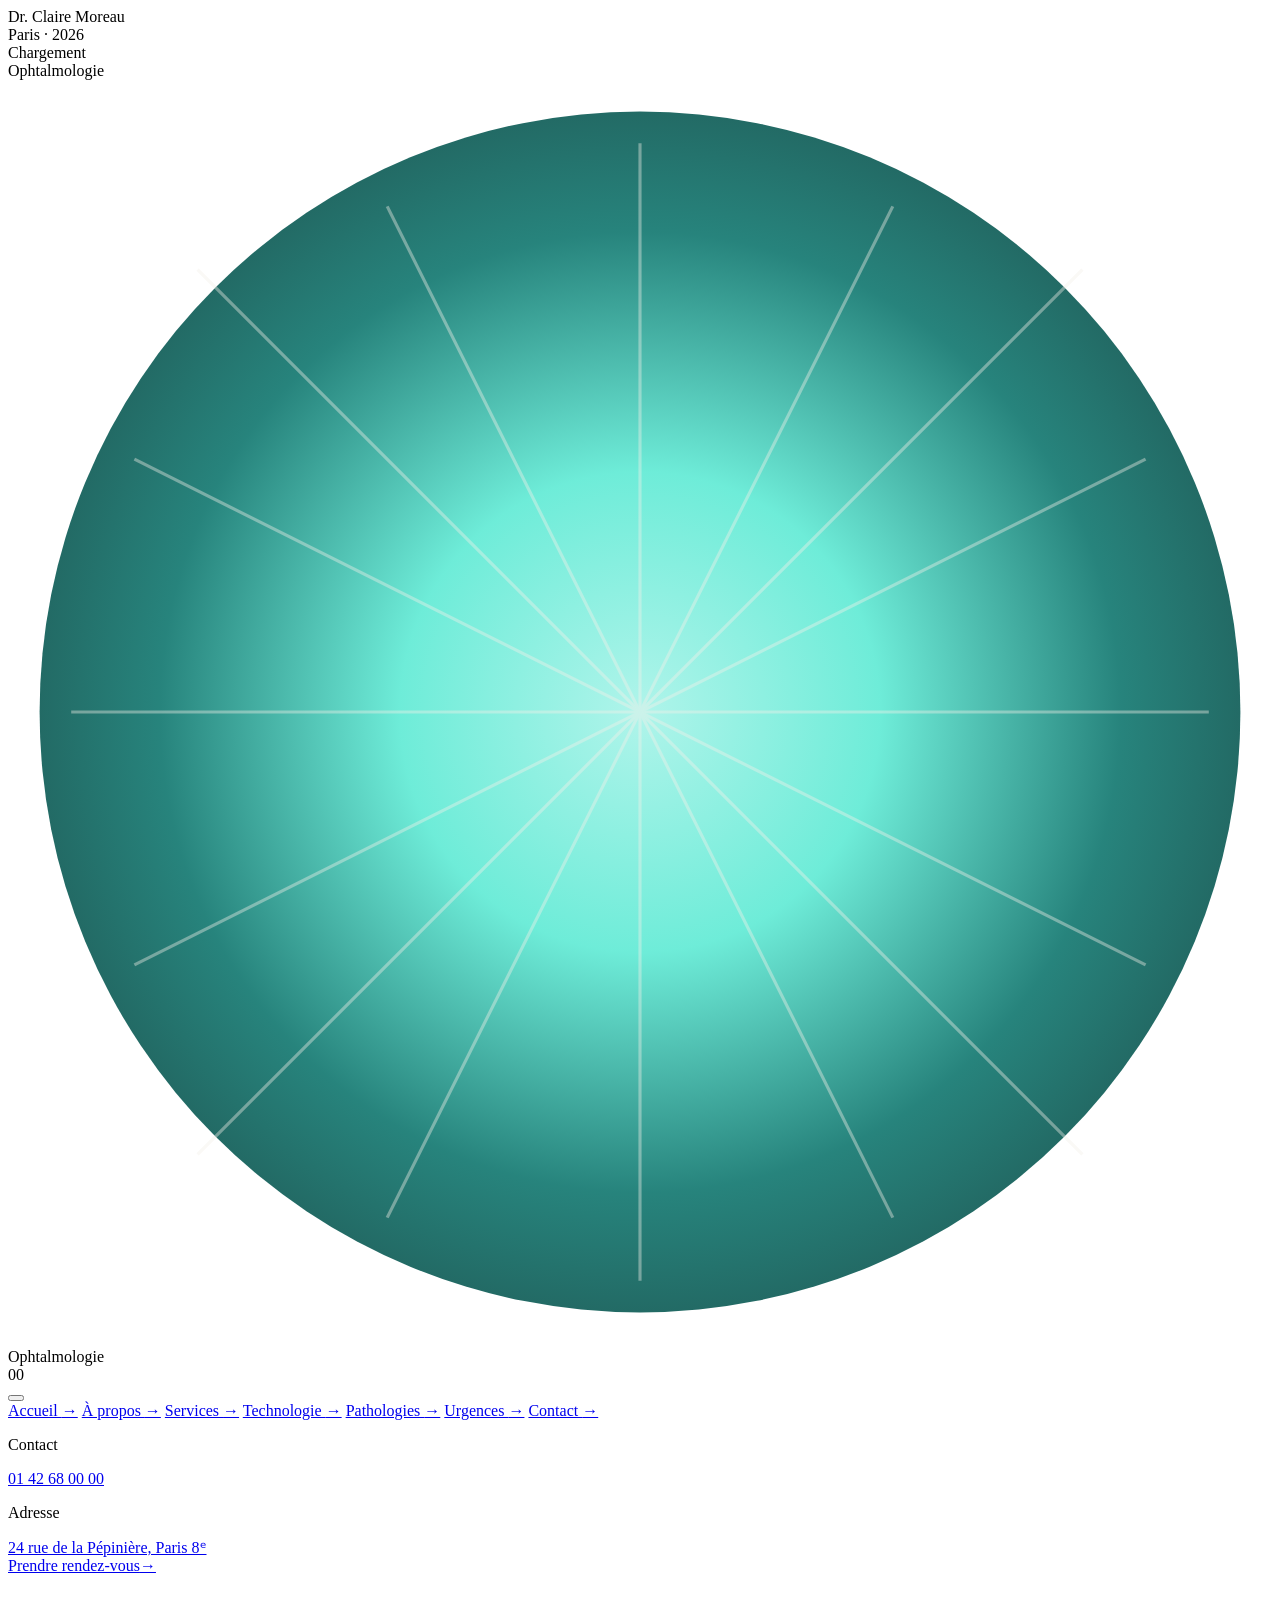
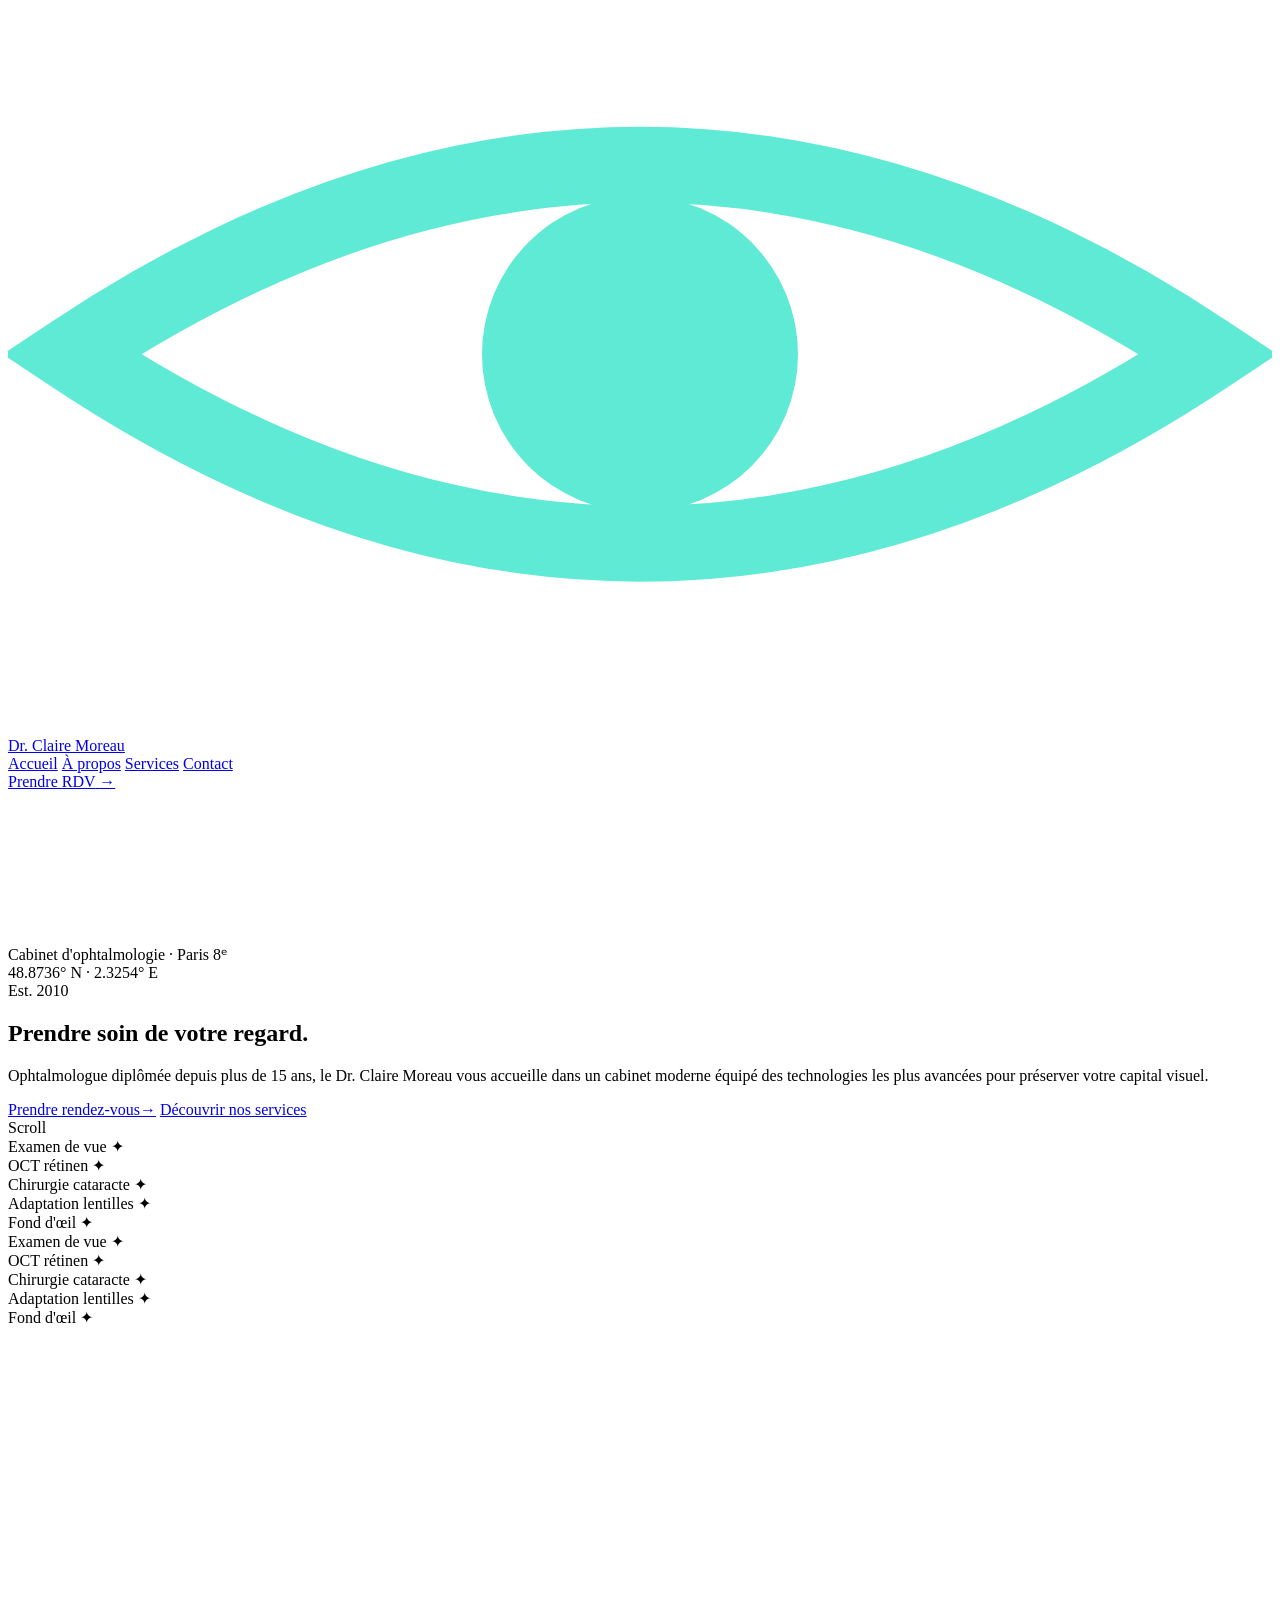
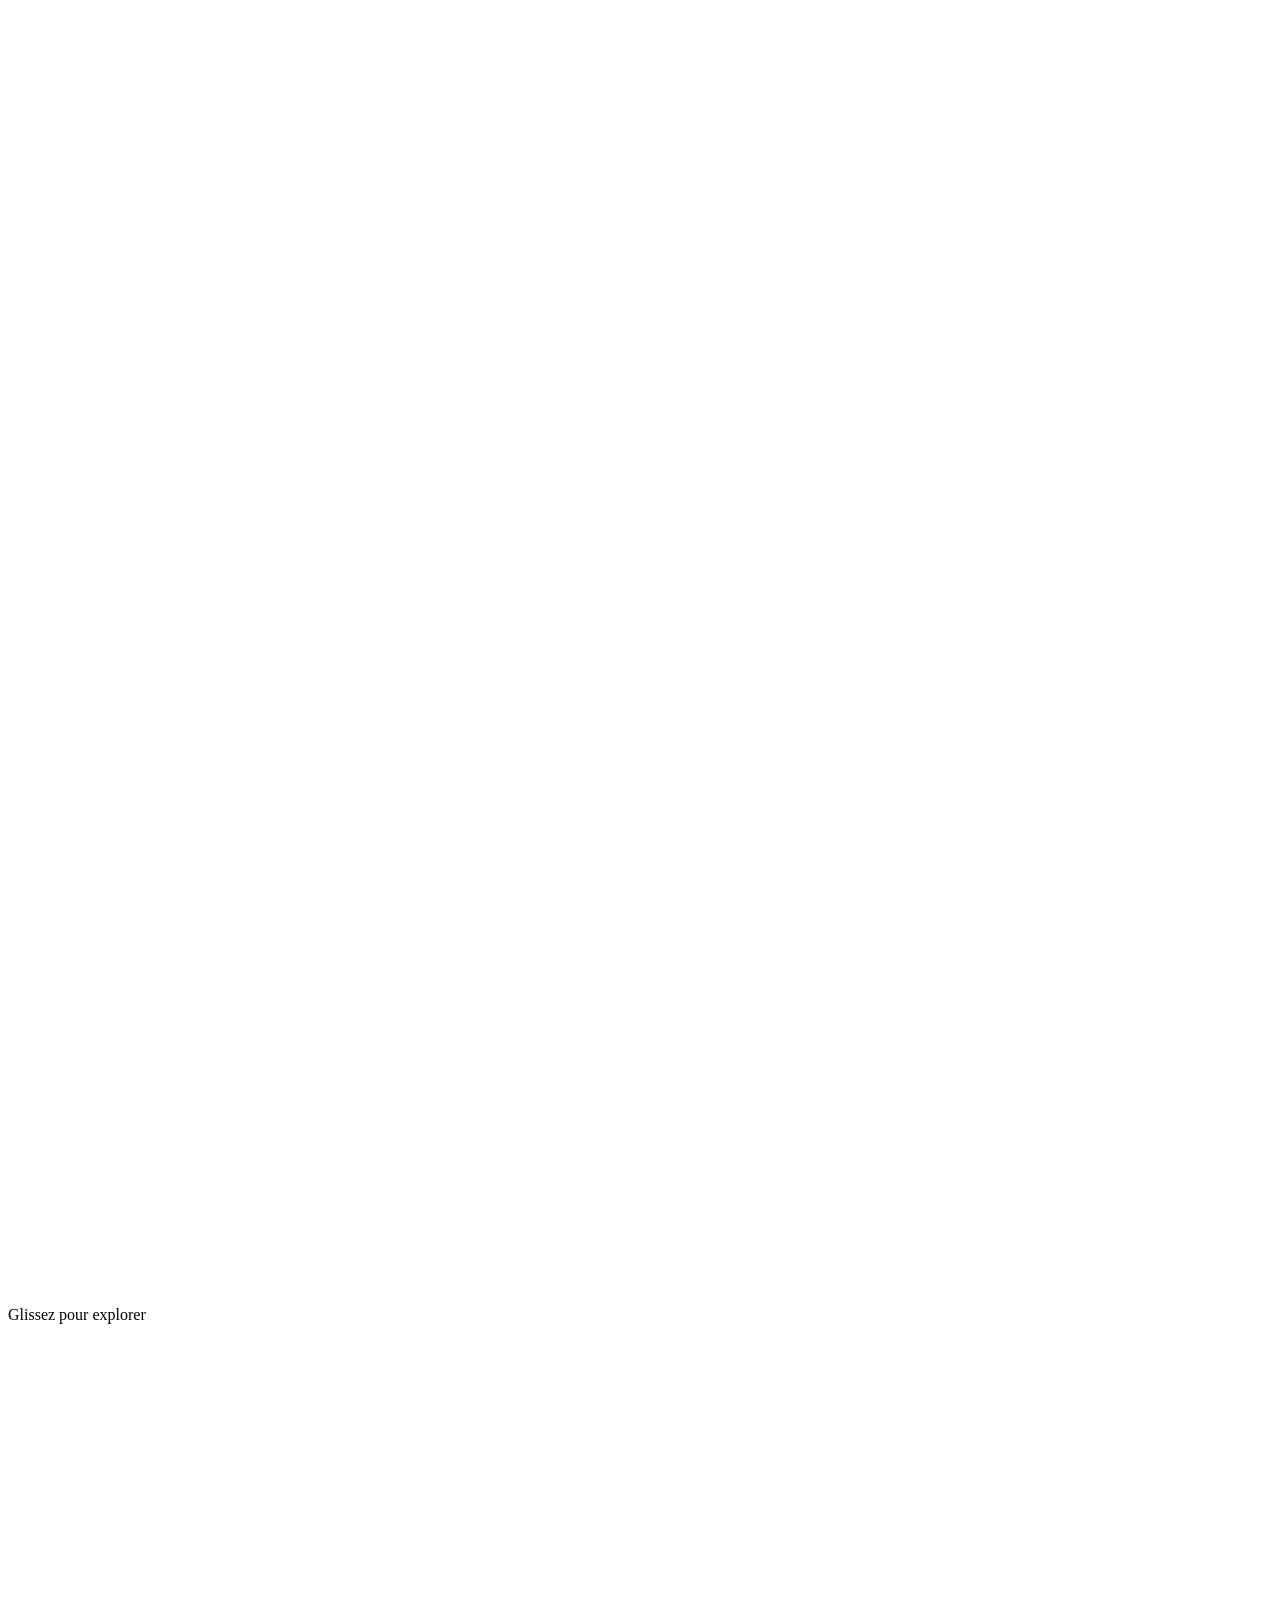
==== index.html @ ea25dba2 "refactor(pages): split index.html" ====
<!DOCTYPE html>
<html lang="fr">
<head>
<meta charset="UTF-8">
<meta name="viewport" content="width=device-width, initial-scale=1.0">
<title>Dr. Claire Moreau — Ophtalmologue à Paris</title>
<meta name="theme-color" content="#F5F1EA">
<link href="https://cdn.jsdelivr.net/fontsource/fonts/fraunces@latest/latin-400-normal.css" rel="stylesheet">
<link href="https://cdn.jsdelivr.net/fontsource/fonts/fraunces@latest/latin-500-normal.css" rel="stylesheet">
<link href="https://cdn.jsdelivr.net/fontsource/fonts/fraunces@latest/latin-600-normal.css" rel="stylesheet">
<link href="https://cdn.jsdelivr.net/fontsource/fonts/fraunces@latest/latin-700-normal.css" rel="stylesheet">
<link href="https://cdn.jsdelivr.net/fontsource/fonts/inter@latest/latin-300-normal.css" rel="stylesheet">
<link href="https://cdn.jsdelivr.net/fontsource/fonts/inter@latest/latin-400-normal.css" rel="stylesheet">
<link href="https://cdn.jsdelivr.net/fontsource/fonts/inter@latest/latin-500-normal.css" rel="stylesheet">
<link href="https://cdn.jsdelivr.net/fontsource/fonts/jetbrains-mono@latest/latin-400-normal.css" rel="stylesheet">
<title>Dr. Claire Moreau — Ophtalmologue à Paris</title>
<link rel="stylesheet" href="css/motion.css">
<link rel="stylesheet" href="css/site.css">

<link rel="stylesheet" href="css/motion.css">
</head>
<body>


<!-- LOADER -->
<div class="loader" id="loader">
  <div class="loader-corner tl">Dr. Claire Moreau</div>
  <div class="loader-corner tr">Paris · 2026</div>
  <div class="loader-corner bl">Chargement</div>
  <div class="loader-corner br">Ophtalmologie</div>
  <div class="loader-iris">
    <svg viewBox="0 0 200 200" xmlns="http://www.w3.org/2000/svg">
      <defs>
        <radialGradient id="loaderIrisGrad">
          <stop offset="0%" stop-color="#a7f3e8"/>
          <stop offset="40%" stop-color="#5EEAD4"/>
          <stop offset="80%" stop-color="#0F766E"/>
          <stop offset="100%" stop-color="#0a5a54"/>
        </radialGradient>
      </defs>
      <circle cx="100" cy="100" r="95" fill="url(#loaderIrisGrad)" opacity=".9"/>
      <g stroke="#F5F1EA" stroke-width=".5" fill="none" opacity=".4">
        <line x1="100" y1="10" x2="100" y2="190"/>
        <line x1="10" y1="100" x2="190" y2="100"/>
        <line x1="30" y1="30" x2="170" y2="170"/>
        <line x1="170" y1="30" x2="30" y2="170"/>
        <line x1="20" y1="60" x2="180" y2="140"/>
        <line x1="180" y1="60" x2="20" y2="140"/>
        <line x1="60" y1="20" x2="140" y2="180"/>
        <line x1="140" y1="20" x2="60" y2="180"/>
      </g>
    </svg>
    <div class="loader-pupil"></div>
  </div>
  <div class="loader-text">Ophtalmologie</div>
  <div class="loader-bar"></div>
  <div class="loader-percent" id="loaderPercent">00</div>
</div>

<!-- PAGE TRANSITION -->
<div class="page-transition" id="pageTransition"></div>

<!-- CURSOR -->
<div class="cursor-dot" id="cursorDot"></div>
<div class="cursor-ring" id="cursorRing"></div>
<div class="cursor-label" id="cursorLabel"></div>

<!-- PROGRESS -->
<div class="progress-bar" id="progressBar"></div>

<!-- NAV DOTS -->
<div class="nav-dots" id="navDots">
  <div class="nav-dot active" data-section="hero" data-label="Accueil"></div>
  <div class="nav-dot" data-section="about" data-label="À propos"></div>
  <div class="nav-dot" data-section="timeline" data-label="Parcours"></div>
  <div class="nav-dot" data-section="services" data-label="Services"></div>
  <div class="nav-dot" data-section="tech" data-label="Technologie"></div>
  <div class="nav-dot" data-section="pathologies" data-label="Pathologies"></div>
  <div class="nav-dot" data-section="urgence" data-label="Urgences"></div>
  <div class="nav-dot" data-section="contact" data-label="Contact"></div>
</div>

<!-- BURGER -->
<button class="burger" id="burger" aria-label="Menu">
  <span></span><span></span><span></span>
</button>

<!-- MOBILE MENU -->
<div class="mobile-menu" id="mobileMenu">
  <a href="#home" data-link>Accueil <span class="mm-arrow">→</span></a>
  <a href="#about" data-link>À propos <span class="mm-arrow">→</span></a>
  <a href="#services" data-link>Services <span class="mm-arrow">→</span></a>
  <a href="#tech" data-link>Technologie <span class="mm-arrow">→</span></a>
  <a href="#pathologies" data-link>Pathologies <span class="mm-arrow">→</span></a>
  <a href="#urgence" data-link>Urgences <span class="mm-arrow">→</span></a>
  <a href="#contact" data-link>Contact <span class="mm-arrow">→</span></a>
  <div class="mobile-menu-footer">
    <p>Contact</p>
    <a href="tel:+33142680000">01 42 68 00 00</a>
    <p style="margin-top:16px">Adresse</p>
    <a href="#contact" data-link>24 rue de la Pépinière, Paris 8ᵉ</a>
  </div>
  <div class="mobile-menu-cta">
    <a href="#rdv" class="btn-primary" data-link><span>Prendre rendez-vous</span><span class="arrow">→</span></a>
  </div>
</div>

<!-- HEADER -->
<header class="header" id="header">
  <a href="#home" class="logo" data-link>
    <div class="logo-mark">
      <svg viewBox="0 0 20 12" xmlns="http://www.w3.org/2000/svg">
        <path d="M 1 6 Q 10 0 19 6 Q 10 12 1 6 Z" fill="none" stroke="#5EEAD4" stroke-width="1.2"/>
        <circle cx="10" cy="6" r="2.5" fill="#5EEAD4"/>
      </svg>
    </div>
    <span>Dr. Claire Moreau</span>
  </a>
  <nav class="nav">
    <a href="#home" data-link>Accueil</a>
    <a href="#about" data-link>À propos</a>
    <a href="#services" data-link>Services</a>
    <a href="#contact" data-link>Contact</a>
    <div class="btn-rdv-wrapper">
      <a href="#rdv" class="btn-primary" data-link>
        <span>Prendre RDV</span>
        <span class="arrow">→</span>
      </a>
      <div class="btn-rdv-indicator"></div>
    </div>
  </nav>
</header>

<!-- PAGE HOME -->
<main id="page-home" class="page active">

  <!-- HERO -->
  <section class="hero" id="hero">
    <canvas class="hero-canvas" id="heroCanvas"></canvas>
    <div class="hero-grid-lines"></div>

    <div class="hero-top">
      <div class="hero-tag">Cabinet d'ophtalmologie · Paris 8ᵉ</div>
      <div class="hero-meta">
        <div>48.8736° N · 2.3254° E</div>
        <div>Est. 2010</div>
      </div>
    </div>

    <div class="hero-middle">
      <h1 class="hero-title">
        <span class="line"><span class="word">Prendre</span></span>
        <span class="line"><span class="word italic">soin</span> <span class="word">de</span></span>
        <span class="line"><span class="word outline">votre</span></span>
        <span class="line"><span class="word">regard.</span></span>
      </h1>
      <div class="hero-iris-wrap">
        <div class="hero-iris-ring r3"></div>
        <div class="hero-iris-ring r2"></div>
        <div class="hero-iris-ring"></div>
        <div class="hero-iris" id="heroIris">
          <div class="hero-pupil" id="heroPupil"></div>
        </div>
      </div>
    </div>

    <div class="hero-bottom">
      <p class="hero-desc">Ophtalmologue diplômée depuis plus de 15 ans, le Dr. Claire Moreau vous accueille dans un cabinet moderne équipé des technologies les plus avancées pour préserver votre capital visuel.</p>
      <div class="hero-cta">
        <a href="#rdv" class="btn-primary" data-link><span>Prendre rendez-vous</span><span class="arrow">→</span></a>
        <a href="#services" class="btn-ghost" data-link><span class="line"></span>Découvrir nos services</a>
      </div>
      <div class="hero-scroll">
        <span>Scroll</span>
        <div class="scroll-line"></div>
      </div>
    </div>
  </section>

  <!-- MARQUEE -->
  <section class="marquee">
    <div class="marquee-track">
      <div class="marquee-item">Examen de vue <span class="star">✦</span></div>
      <div class="marquee-item">OCT rétinen <span class="star">✦</span></div>
      <div class="marquee-item">Chirurgie cataracte <span class="star">✦</span></div>
      <div class="marquee-item">Adaptation lentilles <span class="star">✦</span></div>
      <div class="marquee-item">Fond d'œil <span class="star">✦</span></div>
      <div class="marquee-item">Examen de vue <span class="star">✦</span></div>
      <div class="marquee-item">OCT rétinen <span class="star">✦</span></div>
      <div class="marquee-item">Chirurgie cataracte <span class="star">✦</span></div>
      <div class="marquee-item">Adaptation lentilles <span class="star">✦</span></div>
      <div class="marquee-item">Fond d'œil <span class="star">✦</span></div>
    </div>
  </section>

  <!-- STATS -->
  <section class="stats">
    <div class="stats-wrap">
      <div class="stats-head reveal">
        <h3>Des chiffres qui<br>reflètent notre <em>engagement</em>.</h3>
        <div class="tag">— 2010 / 2026</div>
      </div>
      <div class="stats-grid reveal-stagger">
        <div class="stat-card">
          <div class="stat-ring" data-progress="75">
            <svg viewBox="0 0 80 80"><circle class="bg" cx="40" cy="40" r="35"/><circle class="fg" cx="40" cy="40" r="35" style="--offset:55"/></svg>
            <div class="stat-ring-num"><span data-count="15">0</span>+</div>
          </div>
          <div class="stat-info">
            <div class="stat-label">Années</div>
            <div class="stat-desc">D'expertise au service de vos yeux</div>
          </div>
        </div>
        <div class="stat-card">
          <div class="stat-ring" data-progress="90">
            <svg viewBox="0 0 80 80"><circle class="bg" cx="40" cy="40" r="35"/><circle class="fg" cx="40" cy="40" r="35" style="--offset:22"/></svg>
            <div class="stat-ring-num"><span data-count="12">0</span>k</div>
          </div>
          <div class="stat-info">
            <div class="stat-label">Patients</div>
            <div class="stat-desc">Suivis avec attention et rigueur</div>
          </div>
        </div>
        <div class="stat-card">
          <div class="stat-ring" data-progress="99">
            <svg viewBox="0 0 80 80"><circle class="bg" cx="40" cy="40" r="35"/><circle class="fg" cx="40" cy="40" r="35" style="--offset:2"/></svg>
            <div class="stat-ring-num"><span data-count="99">0</span>%</div>
          </div>
          <div class="stat-info">
            <div class="stat-label">Satisfaction</div>
            <div class="stat-desc">Avis vérifiés de nos patients</div>
          </div>
        </div>
        <div class="stat-card">
          <div class="stat-ring" data-progress="85">
            <svg viewBox="0 0 80 80"><circle class="bg" cx="40" cy="40" r="35"/><circle class="fg" cx="40" cy="40" r="35" style="--offset:33"/></svg>
            <div class="stat-ring-num"><span data-count="24">0</span>h</div>
          </div>
          <div class="stat-info">
            <div class="stat-label">Délai moyen</div>
            <div class="stat-desc">Pour obtenir un rendez-vous</div>
          </div>
        </div>
      </div>
    </div>
  </section>

  <!-- ABOUT -->
  <section class="section" id="about">
    <div class="about">
      <div class="about-visual reveal">
        <div class="about-img-main img-reveal">
          <img src="https://image.qwenlm.ai/public_source/860427e2-b7f1-4936-89f8-916ef7ffcfad/1d69959e1-fb62-40d4-9c3c-cf11b9788fbc.png" alt="Dr. Moreau">
        </div>
        <div class="about-img-accent img-reveal">
          <img src="https://image.qwenlm.ai/public_source/860427e2-b7f1-4936-89f8-916ef7ffcfad/1fa917272-ec1d-4524-aebf-7c05ce0dde37.png" alt="Cabinet">
        </div>
        <div class="glass-card gc1">
          <div class="glass-card-ic mint">✓</div>
          <div class="glass-card-txt"><strong>15+ ans</strong><span>D'expérience</span></div>
        </div>
        <div class="glass-card gc2">
          <div class="glass-card-ic">🎓</div>
          <div class="glass-card-txt"><strong>DU Rétine</strong><span>Paris Cité</span></div>
        </div>
        <div class="glass-card gc3">
          <div class="glass-card-ic copper">★</div>
          <div class="glass-card-txt"><strong>4.9/5</strong><span>847 avis</span></div>
        </div>
      </div>
      <div class="about-content reveal">
        <div class="section-tag">À propos</div>
        <h2 class="section-title">Une expertise<br>au service<br>de <em>votre vision</em>.</h2>
        <p class="about-text">Le Dr. Claire Moreau exerce l'ophtalmologie depuis plus de 15 ans. Formée aux Hôpitaux de Paris et spécialisée en pathologies rétiniennes, elle allie rigueur scientifique et écoute attentive.</p>
        <p class="about-text">Son cabinet, récemment rénové, intègre les équipements de dernière génération pour offrir des diagnostics précis et des soins personnalisés à chaque patient.</p>
        <div class="about-signature">
          <div class="about-signature-img">
            <img src="https://image.qwenlm.ai/public_source/860427e2-b7f1-4936-89f8-916ef7ffcfad/1d69959e1-fb62-40d4-9c3c-cf11b9788fbc.png" alt="">
          </div>
          <div>
            <div class="about-signature-name">Dr. Claire Moreau</div>
            <div class="about-signature-role">Ophtalmologue · Paris</div>
          </div>
        </div>
        <div class="about-features">
          <div class="about-feat"><div class="about-feat-num">01 — Diplôme</div><h4>DU Rétine médicale</h4><p>Université Paris Cité</p></div>
          <div class="about-feat"><div class="about-feat-num">02 — Parcours</div><h4>Ex-interne des hôpitaux</h4><p>CHU Pitié-Salpêtrière</p></div>
          <div class="about-feat"><div class="about-feat-num">03 — Équipement</div><h4>OCT haute résolution</h4><p>Imagerie de dernière génération</p></div>
          <div class="about-feat"><div class="about-feat-num">04 — Approche</div><h4>Consultation 30 min</h4><p>Écoute et temps dédié</p></div>
        </div>
      </div>
    </div>
  </section>

  <!-- TIMELINE -->
  <section class="timeline-section" id="timeline">
    <div class="timeline-wrap">
      <div class="timeline-head reveal">
        <div class="section-tag">Parcours</div>
        <h2 class="section-title">15 années<br>d'<em>excellence</em>.</h2>
        <p class="section-lead" style="margin:20px auto 0">Un parcours dédié à l'ophtalmologie, de l'internat à l'ouverture du cabinet.</p>
      </div>
      <div class="timeline">
        <div class="timeline-progress" id="timelineProgress"></div>
        <div class="timeline-item reveal">
          <div class="timeline-content">
            <div class="timeline-year">2010 — Diplôme</div>
            <h4>Doctorat en médecine</h4>
            <p>Obtention du doctorat avec spécialisation en ophtalmologie à l'Université Paris Descartes.</p>
          </div>
          <div class="timeline-dot">01</div>
        </div>
        <div class="timeline-item reveal">
          <div class="timeline-dot">02</div>
          <div class="timeline-content">
            <div class="timeline-year">2010 — 2014 — Internat</div>
            <h4>CHU Pitié-Salpêtrière</h4>
            <p>Internat des hôpitaux de Paris avec formation approfondie en pathologies rétiniennes et chirurgie.</p>
          </div>
        </div>
        <div class="timeline-item reveal">
          <div class="timeline-content">
            <div class="timeline-year">2015 — Spécialisation</div>
            <h4>DU Rétine médicale</h4>
            <p>Obtention du Diplôme Universitaire de Rétine médicale à l'Université Paris Cité.</p>
          </div>
          <div class="timeline-dot">03</div>
        </div>
        <div class="timeline-item reveal">
          <div class="timeline-dot">04</div>
          <div class="timeline-content">
            <div class="timeline-year">2016 — Ouverture</div>
            <h4>Cabinet du 8ᵉ arrondissement</h4>
            <p>Ouverture du cabinet au cœur de Paris, équipé des technologies OCT et rétinographie de dernière génération.</p>
          </div>
        </div>
        <div class="timeline-item reveal">
          <div class="timeline-content">
            <div class="timeline-year">2026 — Aujourd'hui</div>
            <h4>12 000+ patients suivis</h4>
            <p>Un cabinet reconnu pour son expertise, son écoute et son équipement de pointe. Note moyenne de 4.9/5.</p>
          </div>
          <div class="timeline-dot">05</div>
        </div>
      </div>
    </div>
  </section>

  <!-- SERVICES -->
  <section class="services-section" id="services">
    <div class="services-wrap">
      <div class="services-head">
        <div class="reveal">
          <div class="section-tag">Nos services</div>
          <h2 class="section-title">Des examens<br><em>complets</em> &<br>modernes.</h2>
        </div>
        <p class="section-lead reveal">Notre cabinet propose une gamme complète de consultations et d'examens ophtalmologiques, réalisés avec les technologies les plus récentes pour un diagnostic précis.</p>
      </div>
    </div>
    <div class="services-scroll reveal-stagger" id="servicesScroll">
      <div class="service-card">
        <div class="service-img"><span class="service-num">01 / 06</span><img src="https://image.qwenlm.ai/public_source/860427e2-b7f1-4936-89f8-916ef7ffcfad/1fa917272-ec1d-4524-aebf-7c05ce0dde37.png" alt=""></div>
        <div class="service-body">
          <h3>Examen de vue complet</h3>
          <p>Bilan visuel, mesure de la réfraction, contrôle de la pression oculaire et analyse de la santé oculaire globale.</p>
          <span class="service-link">En savoir plus →</span>
        </div>
      </div>
      <div class="service-card">
        <div class="service-img"><span class="service-num">02 / 06</span><img src="https://image.qwenlm.ai/public_source/860427e2-b7f1-4936-89f8-916ef7ffcfad/13abe39f0-f428-4d48-9979-1dbc76755d6a.png" alt=""></div>
        <div class="service-body">
          <h3>OCT & Rétinographie</h3>
          <p>Imagerie haute résolution de la rétine pour dépister précocement les pathologies maculaires et le glaucome.</p>
          <span class="service-link">En savoir plus →</span>
        </div>
      </div>
      <div class="service-card">
        <div class="service-img"><span class="service-num">03 / 06</span><img src="https://image.qwenlm.ai/public_source/860427e2-b7f1-4936-89f8-916ef7ffcfad/1fa917272-ec1d-4524-aebf-7c05ce0dde37.png" alt=""></div>
        <div class="service-body">
          <h3>Adaptation lentilles</h3>
          <p>Essai et adaptation de lentilles de contact souples, rigides ou toriques avec suivi personnalisé.</p>
          <span class="service-link">En savoir plus →</span>
        </div>
      </div>
      <div class="service-card">
        <div class="service-img"><span class="service-num">04 / 06</span><img src="https://image.qwenlm.ai/public_source/860427e2-b7f1-4936-89f8-916ef7ffcfad/13abe39f0-f428-4d48-9979-1dbc76755d6a.png" alt=""></div>
        <div class="service-body">
          <h3>Champ visuel</h3>
          <p>Examen du champ visuel pour le dépistage et le suivi du glaucome et des pathologies neurologiques.</p>
          <span class="service-link">En savoir plus →</span>
        </div>
      </div>
      <div class="service-card">
        <div class="service-img"><span class="service-num">05 / 06</span><img src="https://image.qwenlm.ai/public_source/860427e2-b7f1-4936-89f8-916ef7ffcfad/1fa917272-ec1d-4524-aebf-7c05ce0dde37.png" alt=""></div>
        <div class="service-body">
          <h3>Topographie cornéenne</h3>
          <p>Analyse détaillée de la cornée pour le diagnostic du kératocône et la préparation chirurgicale.</p>
          <span class="service-link">En savoir plus →</span>
        </div>
      </div>
      <div class="service-card">
        <div class="service-img"><span class="service-num">06 / 06</span><img src="https://image.qwenlm.ai/public_source/860427e2-b7f1-4936-89f8-916ef7ffcfad/13abe39f0-f428-4d48-9979-1dbc76755d6a.png" alt=""></div>
        <div class="service-body">
          <h3>Biométrie optique</h3>
          <p>Mesure précise de l'œil pour le calcul des implants en cas de chirurgie de la cataracte.</p>
          <span class="service-link">En savoir plus →</span>
        </div>
      </div>
    </div>
    <div class="scroll-indicator">
      <span>Glissez pour explorer</span>
      <div class="scroll-indicator-line"></div>
    </div>
  </section>

  <!-- TECH -->
  <section class="tech-section" id="tech">
    <div class="tech-wrap">
      <div class="tech-head">
        <div class="reveal">
          <div class="section-tag">Équipements</div>
          <h2 class="section-title">Technologie<br>de <em>pointe</em>.</h2>
        </div>
        <p class="section-lead reveal" style="color:rgba(245,241,234,.7)">Notre cabinet est équipé des appareils les plus récents pour garantir des diagnostics précis et des soins de qualité.</p>
      </div>
      <div class="tech-grid reveal-stagger">
        <div class="tech-card">
          <div class="tech-ic"><svg viewBox="0 0 24 24"><circle cx="12" cy="12" r="10"/><circle cx="12" cy="12" r="6"/><circle cx="12" cy="12" r="2"/></svg></div>
          <h4>OCT Spectral</h4>
          <p>Imagerie haute résolution de la rétine et du nerf optique avec une précision micrométrique.</p>
          <span class="tech-tag">Dernière génération</span>
        </div>
        <div class="tech-card">
          <div class="tech-ic"><svg viewBox="0 0 24 24"><path d="M12 2L2 7l10 5 10-5-10-5z"/><path d="M2 17l10 5 10-5M2 12l10 5 10-5"/></svg></div>
          <h4>Topographie cornéenne</h4>
          <p>Cartographie 3D de la surface cornéenne pour un diagnostic précis des irrégularités.</p>
          <span class="tech-tag">Cartographie 3D</span>
        </div>
        <div class="tech-card">
          <div class="tech-ic"><svg viewBox="0 0 24 24"><rect x="3" y="3" width="18" height="18" rx="2"/><circle cx="12" cy="12" r="4"/><path d="M3 12h4M17 12h4M12 3v4M12 17v4"/></svg></div>
          <h4>Rétinographie</h4>
          <p>Photographie haute définition du fond d'œil pour le suivi des pathologies rétiniennes.</p>
          <span class="tech-tag">HD numérique</span>
        </div>
        <div class="tech-card">
          <div class="tech-ic"><svg viewBox="0 0 24 24"><path d="M3 12h4l3-9 4 18 3-9h4"/></svg></div>
          <h4>Biométrie optique</h4>
          <p>Mesure non-contact des dimensions de l'œil pour le calcul précis des implants.</p>
          <span class="tech-tag">Sans contact</span>
        </div>
        <div class="tech-card">
          <div class="tech-ic"><svg viewBox="0 0 24 24"><circle cx="12" cy="12" r="10"/><path d="M12 6v6l4 2"/></svg></div>
          <h4>Champ visuel</h4>
          <p>Analyse computerisée du champ visuel pour le dépistage et le suivi du glaucome.</p>
          <span class="tech-tag">Computerisé</span>
        </div>
        <div class="tech-card">
          <div class="tech-ic"><svg viewBox="0 0 24 24"><path d="M12 2v4M12 18v4M4.93 4.93l2.83 2.83M16.24 16.24l2.83 2.83M2 12h4M18 12h4M4.93 19.07l2.83-2.83M16.24 7.76l2.83-2.83"/></svg></div>
          <h4>Tonométrie</h4>
          <p>Mesure de la pression intraoculaire par souffle, sans contact et sans douleur.</p>
          <span class="tech-tag">Air pulsé</span>
        </div>
        <div class="tech-card">
          <div class="tech-ic"><svg viewBox="0 0 24 24"><path d="M1 12s4-8 11-8 11 8 11 8-4 8-11 8-11-8-11-8z"/><circle cx="12" cy="12" r="3"/></svg></div>
          <h4>Lampe à fente</h4>
          <p>Examen microscopique des structures antérieures de l'œil avec grossissement jusqu'à 40x.</p>
          <span class="tech-tag">Microscopie</span>
        </div>
        <div class="tech-card">
          <div class="tech-ic"><svg viewBox="0 0 24 24"><rect x="2" y="4" width="20" height="16" rx="2"/><path d="M6 8h12M6 12h12M6 16h8"/></svg></div>
          <h4>IA d'analyse</h4>
          <p>Assistance au diagnostic par intelligence artificielle pour la détection précoce des pathologies.</p>
          <span class="tech-tag">Intelligence artificielle</span>
        </div>
      </div>
    </div>
  </section>

  <!-- PATHOLOGIES -->
  <section class="patho-section" id="pathologies">
    <div class="patho-wrap">
      <div class="services-head" style="margin-bottom:60px">
        <div class="reveal">
          <div class="section-tag">Pathologies traitées</div>
          <h2 class="section-title">Une prise<br>en charge<br><em>spécialisée</em>.</h2>
        </div>
        <p class="section-lead reveal">Diagnostic, suivi et traitement des principales pathologies oculaires avec un protocole personnalisé pour chaque patient.</p>
      </div>
      <div class="bento reveal-stagger">
        <div class="bento-item large" style="background-image:url('https://image.qwenlm.ai/public_source/860427e2-b7f1-4936-89f8-916ef7ffcfad/1fa917272-ec1d-4524-aebf-7c05ce0dde37.png')">
          <div class="bento-ic">
            <svg viewBox="0 0 24 24"><path d="M1 12s4-8 11-8 11 8 11 8-4 8-11 8-11-8-11-8z"/><circle cx="12" cy="12" r="3"/></svg>
          </div>
          <div>
            <div class="bento-tag">Pathologie majeure</div>
            <h3>Cataracte</h3>
            <p>Dépistage précoce, évaluation du cristallin et orientation vers la chirurgie si nécessaire. Suivi complet pré et post-opératoire.</p>
          </div>
        </div>
        <div class="bento-item">
          <div class="bento-ic">
            <svg viewBox="0 0 24 24"><circle cx="12" cy="12" r="10"/><circle cx="12" cy="12" r="4"/><circle cx="12" cy="12" r="1"/></svg>
          </div>
          <div><div class="bento-tag">Pression oculaire</div><h3>Glaucome</h3><p>Surveillance pression & champ visuel</p></div>
        </div>
        <div class="bento-item">
          <div class="bento-ic">
            <svg viewBox="0 0 24 24"><circle cx="12" cy="12" r="10"/><path d="M8 12h8M12 8v8"/></svg>
          </div>
          <div><div class="bento-tag">Macula</div><h3>DMLA</h3><p>Suivi dégénérescence maculaire</p></div>
        </div>
        <div class="bento-item wide">
          <div class="bento-ic">
            <svg viewBox="0 0 24 24"><path d="M12 2v6M12 22v-6M4.93 4.93l4.24 4.24M14.83 14.83l4.24 4.24M2 12h6M22 12h-6M4.93 19.07l4.24-4.24M14.83 9.17l4.24-4.24"/></svg>
          </div>
          <div><div class="bento-tag">Confort quotidien</div><h3>Sécheresse oculaire</h3><p>Traitement adapté pour un confort visuel optimal au quotidien</p></div>
        </div>
        <div class="bento-item">
          <div class="bento-ic">
            <svg viewBox="0 0 24 24"><path d="M3 12h4l3-9 4 18 3-9h4"/></svg>
          </div>
          <div><div class="bento-tag">Suivi diabète</div><h3>Rétinopathie</h3><p>Suivi régulier</p></div>
        </div>
        <div class="bento-item">
          <div class="bento-ic">
            <svg viewBox="0 0 24 24"><circle cx="6" cy="12" r="4"/><circle cx="18" cy="12" r="4"/><path d="M10 12h4"/></svg>
          </div>
          <div><div class="bento-tag">Correction</div><h3>Myopie & Presbytie</h3><p>Correction & suivi</p></div>
        </div>
      </div>
    </div>
  </section>

  <!-- JOURNEY -->
  <section class="journey-section">
    <div class="journey-wrap">
      <div class="journey-head reveal">
        <div class="section-tag">Votre parcours</div>
        <h2 class="section-title">De la prise de RDV<br>au <em>suivi</em>.</h2>
        <p class="section-lead" style="margin:20px auto 0">Un parcours patient pensé pour vous accompagner à chaque étape, avec transparence et bienveillance.</p>
      </div>
      <div class="journey reveal-stagger">
        <div class="journey-step">
          <div class="journey-num">01</div>
          <h4>Prise de RDV</h4>
          <p>Réservation en ligne en quelques clics, confirmation instantanée par SMS.</p>
        </div>
        <div class="journey-step">
          <div class="journey-num">02</div>
          <h4>Accueil</h4>
          <p>Récupération de votre dossier et pré-examen par notre orthoptiste.</p>
        </div>
        <div class="journey-step">
          <div class="journey-num">03</div>
          <h4>Consultation</h4>
          <p>Examen complet par le Dr. Moreau avec imagerie si nécessaire.</p>
        </div>
        <div class="journey-step">
          <div class="journey-num">04</div>
          <h4>Diagnostic</h4>
          <p>Explications détaillées, ordonnance et plan de traitement personnalisé.</p>
        </div>
        <div class="journey-step">
          <div class="journey-num">05</div>
          <h4>Suivi</h4>
          <p>Planification du prochain rendez-vous et suivi à long terme.</p>
        </div>
      </div>
    </div>
  </section>

  <!-- URGENCE -->
  <section class="urgence-section" id="urgence">
    <div class="urgence-wrap">
      <div class="reveal">
        <div class="section-tag">Urgences</div>
        <h2 class="section-title">Symptômes qui<br>nécessitent une<br><em>consultation rapide</em>.</h2>
        <p>Certains signes doivent vous alerter. Si vous ressentez l'un de ces symptômes, contactez-nous immédiatement pour une prise en charge rapide.</p>
        <a href="#rdv" class="btn-primary" data-link><span>Prendre RDV urgent</span><span class="arrow">→</span></a>
      </div>
      <div class="reveal">
        <div class="urgence-visual img-reveal">
          <img src="https://image.qwenlm.ai/public_source/860427e2-b7f1-4936-89f8-916ef7ffcfad/13abe39f0-f428-4d48-9979-1dbc76755d6a.png" alt="">
          <div class="urgence-visual-badge">Disponible 7j/7</div>
        </div>
      </div>
    </div>
    <div class="urgence-list reveal-stagger">
      <div class="urgence-item"><span class="urgence-num">01</span><h4>Baisse brutale de la vision</h4><div class="arrow">→</div></div>
      <div class="urgence-item"><span class="urgence-num">02</span><h4>Douleur oculaire intense</h4><div class="arrow">→</div></div>
      <div class="urgence-item"><span class="urgence-num">03</span><h4>Apparition de flashes lumineux</h4><div class="arrow">→</div></div>
      <div class="urgence-item"><span class="urgence-num">04</span><h4>Vision d'un voile noir</h4><div class="arrow">→</div></div>
      <div class="urgence-item"><span class="urgence-num">05</span><h4>Traumatisme oculaire</h4><div class="arrow">→</div></div>
      <div class="urgence-item"><span class="urgence-num">06</span><h4>Œil rouge douloureux</h4><div class="arrow">→</div></div>
    </div>
  </section>

  <!-- TESTIMONIALS -->
  <section class="testimonials">
    <div class="testi-wrap">
      <div class="testi-head">
        <div class="reveal">
          <div class="section-tag">Témoignages</div>
          <h2 class="section-title">Ce que disent<br>nos <em>patients</em>.</h2>
          <div class="testi-rating">
            <div class="testi-rating-num">4.9</div>
            <div class="testi-rating-info">
              <div class="testi-stars">★★★★★</div>
              <div class="testi-rating-text">847 avis vérifiés</div>
            </div>
          </div>
        </div>
        <p class="section-lead reveal" style="margin-left:auto">Plus de 800 avis vérifiés. Une note moyenne basée sur l'écoute, la compétence et le professionnalisme du Dr. Moreau et de son équipe.</p>
      </div>
      <div class="testi-grid reveal-stagger">
        <div class="testi">
          <div class="testi-quote">"</div>
          <p>Une praticienne à l'écoute, qui prend le temps d'expliquer chaque geste. Le cabinet est moderne et l'accueil chaleureux. Je recommande vivement.</p>
          <div class="testi-author">
            <div class="testi-avatar">SM</div>
            <div>
              <div class="testi-name">Sophie M.</div>
              <div class="testi-role">Patiente depuis 2019</div>
            </div>
          </div>
        </div>
        <div class="testi">
          <div class="testi-quote">"</div>
          <p>Examen complet, équipement de pointe, et surtout une vraie pédagogie. Le Dr. Moreau sait mettre en confiance et répondre à toutes les questions.</p>
          <div class="testi-author">
            <div class="testi-avatar">TL</div>
            <div>
              <div class="testi-name">Thomas L.</div>
              <div class="testi-role">Patient depuis 2021</div>
            </div>
          </div>
        </div>
        <div class="testi">
          <div class="testi-quote">"</div>
          <p>Prise de rendez-vous rapide, consultation minutieuse. Le Dr. Moreau a détecté un début de glaucome que personne n'avait vu. Un grand merci.</p>
          <div class="testi-author">
            <div class="testi-avatar">CB</div>
            <div>
              <div class="testi-name">Claire B.</div>
              <div class="testi-role">Patiente depuis 2022</div>
            </div>
          </div>
        </div>
      </div>
    </div>
  </section>

  <!-- FAQ -->
  <section class="faq-section">
    <div class="faq-wrap">
      <div class="faq-head reveal">
        <div class="section-tag" style="justify-content:center">Questions fréquentes</div>
        <h2 class="section-title">Tout ce que<br>vous devez <em>savoir</em>.</h2>
      </div>
      <div class="faq-list reveal-stagger">
        <div class="faq-item">
          <div class="faq-q"><h4>Combien dure une consultation ?</h4><div class="faq-toggle"></div></div>
          <div class="faq-a">Une consultation complète dure en moyenne 30 minutes. Ce temps inclut l'accueil, l'examen complet, les explications et la prescription si nécessaire.</div>
        </div>
        <div class="faq-item">
          <div class="faq-q"><h4>Dois-je apporter quelque chose ?</h4><div class="faq-toggle"></div></div>
          <div class="faq-a">Pensez à apporter vos lunettes actuelles, votre ordonnance si vous en avez une, ainsi que votre carte vitale et toute ordonnance de votre médecin traitant.</div>
        </div>
        <div class="faq-item">
          <div class="faq-q"><h4>Les examens sont-ils remboursés ?</h4><div class="faq-toggle"></div></div>
          <div class="faq-a">La consultation est prise en charge par la Sécurité Sociale et votre mutuelle. Certains examens complémentaires (OCT, champ visuel) peuvent faire l'objet d'un dépassement.</div>
        </div>
        <div class="faq-item">
          <div class="faq-q"><h4>Peut-on venir en urgence ?</h4><div class="faq-toggle"></div></div>
          <div class="faq-a">Oui, nous réservons chaque jour des créneaux pour les urgences. Appelez le cabinet au 01 42 68 00 00, nous vous accueillerons dans les meilleurs délais.</div>
        </div>
        <div class="faq-item">
          <div class="faq-q"><h4>Proposez-vous la chirurgie réfractive ?</h4><div class="faq-toggle"></div></div>
          <div class="faq-a">Nous réalisons le bilan pré-opératoire complet et vous orientons vers un chirurgien partenaire de confiance si une intervention est envisagée.</div>
        </div>
      </div>
    </div>
  </section>

  <!-- CONTACT -->
  <section class="contact-section" id="contact">
    <div class="contact-wrap">
      <div class="reveal" style="text-align:center;margin-bottom:20px">
        <div class="section-tag" style="justify-content:center">Contact</div>
        <h2 class="section-title">Nous <em>trouver</em>.</h2>
      </div>
      <div class="contact-grid">
        <div class="contact-info reveal-stagger">
          <div class="contact-row">
            <div class="contact-row-label">Adresse</div>
            <div class="contact-row-value">24 rue de la Pépinière<br>75008 Paris, France</div>
          </div>
          <div class="contact-row">
            <div class="contact-row-label">Téléphone</div>
            <div class="contact-row-value"><a href="tel:+33142680000">01 42 68 00 00</a></div>
          </div>
          <div class="contact-row">
            <div class="contact-row-label">Email</div>
            <div class="contact-row-value"><a href="mailto:contact@dr-moreau.fr">contact@dr-moreau.fr</a></div>
          </div>
          <div class="contact-row">
            <div class="contact-row-label">Horaires</div>
            <div class="contact-row-value">Lun — Ven · 9h — 19h<br>Samedi · 9h — 13h</div>
          </div>
          <div class="contact-row">
            <div class="contact-row-label">Accès</div>
            <div class="contact-row-value">Métro Saint-Lazare<br>Lignes 3, 12, 13, 14</div>
          </div>
        </div>
        <form class="contact-form reveal" onsubmit="event.preventDefault();alert('Message envoyé !');">
          <h3>Envoyer un message</h3>
          <div class="form-group"><label>Nom complet</label><input type="text" required></div>
          <div class="form-group"><label>Email</label><input type="email" required></div>
          <div class="form-group"><label>Téléphone</label><input type="tel"></div>
          <div class="form-group"><label>Message</label><textarea required></textarea></div>
          <button type="submit" class="btn-primary" style="width:100%;justify-content:center"><span>Envoyer le message</span><span class="arrow">→</span></button>
        </form>
      </div>
    </div>
  </section>

  <!-- CTA FINAL -->
  <section class="cta-final">
    <canvas class="cta-final-canvas" id="ctaCanvas"></canvas>
    <div class="section-tag">Prochaine étape</div>
    <h2>Votre vision mérite<br>une attention<br><em>exceptionnelle</em>.</h2>
    <p>Réservez votre consultation en quelques clics. Notre équipe vous accueille dans un cadre bienveillant et moderne, équipé des technologies les plus avancées.</p>
    <a href="#rdv" class="btn-primary" data-link><span>Prendre rendez-vous</span><span class="arrow">→</span></a>
  </section>

</main>

<!-- FOOTER -->
<footer class="footer">
  <div class="footer-grid">
    <div class="footer-brand">
      <div class="logo" style="color:var(--cream)"><div class="logo-mark"><svg viewBox="0 0 20 12"><path d="M 1 6 Q 10 0 19 6 Q 10 12 1 6 Z" fill="none" stroke="#5EEAD4" stroke-width="1.2"/><circle cx="10" cy="6" r="2.5" fill="#5EEAD4"/></svg></div><span>Dr. Claire Moreau</span></div>
      <p>Ophtalmologue — Cabinet moderne au cœur de Paris. Soins personnalisés et technologies de pointe pour préserver votre capital visuel.</p>
    </div>
    <div><h5>Navigation</h5><a href="#home" data-link>Accueil</a><a href="#about" data-link>À propos</a><a href="#services" data-link>Services</a><a href="#contact" data-link>Contact</a></div>
    <div><h5>Services</h5><a href="#services" data-link>Examen de vue</a><a href="#services" data-link>OCT & Rétinographie</a><a href="#services" data-link>Lentilles</a><a href="#rdv" data-link>Urgences</a></div>
    <div><h5>Contact</h5><p>24 rue de la Pépinière<br>75008 Paris</p><p>01 42 68 00 00</p></div>
  </div>
  <div class="footer-bottom">
    <span>© 2026 — Tous droits réservés</span>
    <span>Mentions légales · Confidentialité</span>
  </div>
</footer>

<script>
// ===== LOADER =====
const loaderPercent=document.getElementById('loaderPercent');
let loadProg=0;
const loadInterval=setInterval(()=>{
  loadProg+=Math.random()*8;
  if(loadProg>=100){loadProg=100;clearInterval(loadInterval)}
  loaderPercent.textContent=String(Math.floor(loadProg)).padStart(2,'0');
},60);
const finishLoader=()=>{
  const el=document.getElementById('loader');
  if(el) el.classList.add('done');
};
window.addEventListener('load',()=>setTimeout(finishLoader,450),{once:true});
setTimeout(finishLoader,1800);

// ===== BURGER MENU =====
const burger=document.getElementById('burger');
const mobileMenu=document.getElementById('mobileMenu');
burger.addEventListener('click',()=>{
  burger.classList.toggle('open');
  mobileMenu.classList.toggle('open');
  document.body.style.overflow=mobileMenu.classList.contains('open')?'hidden':'';
});

// ===== CURSOR =====
const isTouchDevice='ontouchstart' in window || navigator.maxTouchPoints>0;
const dot=document.getElementById('cursorDot'),ring=document.getElementById('cursorRing'),label=document.getElementById('cursorLabel');
let mx=0,my=0,rx=0,ry=0;

if(!isTouchDevice){
  document.addEventListener('mousemove',e=>{mx=e.clientX;my=e.clientY;dot.style.left=mx+'px';dot.style.top=my+'px'});
  function animCursor(){rx+=(mx-rx)*.18;ry+=(my-ry)*.18;ring.style.left=rx+'px';ring.style.top=ry+'px';label.style.left=(rx+60)+'px';label.style.top=ry+'px';requestAnimationFrame(animCursor)}
  animCursor();

  function setupHover(els,lbl,mode){
    els.forEach(el=>{
      el.addEventListener('mouseenter',()=>{
        ring.classList.add(mode||'hover');
        if(lbl){label.textContent=lbl;label.classList.add('show')}
      });
      el.addEventListener('mouseleave',()=>{
        ring.classList.remove('hover');ring.classList.remove('view');
        if(lbl)label.classList.remove('show');
      });
    });
  }
  setupHover(document.querySelectorAll('a:not(.btn-primary),button,.motif,.slot,.cal-day.available,.faq-item'));
  setupHover(document.querySelectorAll('.btn-primary'),'RDV');
  setupHover(document.querySelectorAll('.service-card,.bento-item,.tech-card'),'View','view');
}

// ===== PROGRESS BAR =====
const progressBar=document.getElementById('progressBar');
window.addEventListener('scroll',()=>{
  const h=document.documentElement.scrollHeight-window.innerHeight;
  progressBar.style.width=(window.scrollY/h*100)+'%';
},{passive:true});

// ===== HEADER =====
const header=document.getElementById('header');
window.addEventListener('scroll',()=>{header.classList.toggle('scrolled',window.scrollY>50)},{passive:true});

// ===== NAV DOTS =====
const navDots=document.querySelectorAll('.nav-dot');
const sectionIds=['hero','about','timeline','services','tech','pathologies','urgence','contact'];
window.addEventListener('scroll',()=>{
  let current='hero';
  sectionIds.forEach(id=>{
    const el=document.getElementById(id);
    if(el&&el.getBoundingClientRect().top<window.innerHeight/2)current=id;
  });
  navDots.forEach(d=>d.classList.toggle('active',d.dataset.section===current));
},{passive:true});
navDots.forEach(d=>{
  d.addEventListener('click',()=>{
    const target=document.getElementById(d.dataset.section);
    if(target)target.scrollIntoView({behavior:'smooth'});
  });
});

// ===== PAGE TRANSITION =====
const pageTransition=document.getElementById('pageTransition');
function showPage(hash){
  const id=hash==='#rdv'?'page-rdv':'page-home';
  const currentPage=document.querySelector('.page.active');
  if(currentPage&&currentPage.id===id)return;
  // Close mobile menu if open
  if(mobileMenu.classList.contains('open')){
    burger.classList.remove('open');
    mobileMenu.classList.remove('open');
    document.body.style.overflow='';
  }
  pageTransition.classList.add('active');
  setTimeout(()=>{
    document.querySelectorAll('.page').forEach(p=>p.classList.remove('active'));
    document.getElementById(id).classList.add('active');
    document.querySelectorAll('.nav a[data-link]').forEach(a=>a.classList.remove('active'));
    document.querySelectorAll(`.nav a[href="${hash}"]`).forEach(a=>a.classList.add('active'));
    window.scrollTo({top:0,behavior:'instant'});
    setTimeout(initReveal,50);
  },500);
  setTimeout(()=>{pageTransition.classList.remove('active')},1000);
}
window.addEventListener('hashchange',()=>showPage(location.hash||'#home'));
document.querySelectorAll('[data-link]').forEach(a=>{
  a.addEventListener('click',e=>{
    const href=a.getAttribute('href');
    if(href.startsWith('#')){
      e.preventDefault();
      location.hash=href;
      showPage(href);
    }
  });
});
showPage(location.hash||'#home');

// ===== HERO CANVAS =====
const heroCanvas=document.getElementById('heroCanvas');
if(heroCanvas){
  const ctx=heroCanvas.getContext('2d');
  let w,h,particles=[];
  function resizeCanvas(){w=heroCanvas.width=heroCanvas.offsetWidth;h=heroCanvas.height=heroCanvas.offsetHeight}
  resizeCanvas();window.addEventListener('resize',resizeCanvas);
  const particleCount=window.innerWidth<768?25:50;
  for(let i=0;i<particleCount;i++){
    particles.push({
      x:Math.random()*w,y:Math.random()*h,
      vx:(Math.random()-.5)*.3,vy:(Math.random()-.5)*.3,
      r:Math.random()*2+.5,
      o:Math.random()*.5+.2
    });
  }
  function drawParticles(){
    ctx.clearRect(0,0,w,h);
    particles.forEach(p=>{
      p.x+=p.vx;p.y+=p.vy;
      if(p.x<0||p.x>w)p.vx*=-1;
      if(p.y<0||p.y>h)p.vy*=-1;
      ctx.beginPath();
      ctx.arc(p.x,p.y,p.r,0,Math.PI*2);
      ctx.fillStyle=`rgba(15,118,110,${p.o})`;
      ctx.fill();
    });
    particles.forEach((a,i)=>{
      particles.slice(i+1).forEach(b=>{
        const d=Math.hypot(a.x-b.x,a.y-b.y);
        if(d<100){
          ctx.beginPath();
          ctx.moveTo(a.x,a.y);ctx.lineTo(b.x,b.y);
          ctx.strokeStyle=`rgba(15,118,110,${.15*(1-d/100)})`;
          ctx.lineWidth=.5;ctx.stroke();
        }
      });
    });
    requestAnimationFrame(drawParticles);
  }
  drawParticles();
}

// ===== HERO IRIS TRACKING =====
const heroIris=document.getElementById('heroIris');
const heroPupil=document.getElementById('heroPupil');
if(!isTouchDevice){
  document.addEventListener('mousemove',e=>{
    if(!heroIris||!heroPupil)return;
    const rect=heroIris.getBoundingClientRect();
    const cx=rect.left+rect.width/2,cy=rect.top+rect.height/2;
    const dx=e.clientX-cx,dy=e.clientY-cy;
    const dist=Math.hypot(dx,dy);
    const maxPupil=30;
    const factor=Math.min(dist/400,1);
    const px=(dx/(dist+1))*maxPupil*factor;
    const py=(dy/(dist+1))*maxPupil*factor;
    heroPupil.style.transform=`translate(calc(-50% + ${px}px),calc(-50% + ${py}px))`;
  });
}

// ===== CTA CANVAS =====
const ctaCanvas=document.getElementById('ctaCanvas');
if(ctaCanvas){
  const ctx=ctaCanvas.getContext('2d');
  let w,h,orbs=[];
  function resizeCta(){w=ctaCanvas.width=ctaCanvas.offsetWidth;h=ctaCanvas.height=ctaCanvas.offsetHeight}
  resizeCta();window.addEventListener('resize',resizeCta);
  const orbCount=window.innerWidth<768?3:6;
  for(let i=0;i<orbCount;i++){
    orbs.push({
      x:Math.random()*w,y:Math.random()*h,
      vx:(Math.random()-.5)*.5,vy:(Math.random()-.5)*.5,
      r:Math.random()*200+100,
      c:i%2===0?'rgba(94,234,212,.15)':'rgba(200,149,109,.1)'
    });
  }
  function drawOrbs(){
    ctx.clearRect(0,0,w,h);
    orbs.forEach(o=>{
      o.x+=o.vx;o.y+=o.vy;
      if(o.x<-o.r)o.x=w+o.r;
      if(o.x>w+o.r)o.x=-o.r;
      if(o.y<-o.r)o.y=h+o.r;
      if(o.y>h+o.r)o.y=-o.r;
      const grad=ctx.createRadialGradient(o.x,o.y,0,o.x,o.y,o.r);
      grad.addColorStop(0,o.c);
      grad.addColorStop(1,'transparent');
      ctx.fillStyle=grad;
      ctx.beginPath();ctx.arc(o.x,o.y,o.r,0,Math.PI*2);ctx.fill();
    });
    requestAnimationFrame(drawOrbs);
  }
  drawOrbs();
}

// ===== REVEAL =====
function initReveal(){
  const obs=new IntersectionObserver(entries=>{
    entries.forEach(e=>{if(e.isIntersecting){e.target.classList.add('visible');obs.unobserve(e.target)}});
  },{threshold:.1});
  document.querySelectorAll('.reveal,.reveal-stagger,.img-reveal').forEach(el=>obs.observe(el));
}
initReveal();

// ===== STATS RINGS =====
const statsObs=new IntersectionObserver(entries=>{
  entries.forEach(e=>{
    if(e.isIntersecting){
      document.querySelectorAll('.stat-ring').forEach(ring=>ring.classList.add('animate'));
      statsObs.disconnect();
    }
  });
},{threshold:.3});
const statsSection=document.querySelector('.stats');
if(statsSection)statsObs.observe(statsSection);

// ===== COUNTERS =====
const countObs=new IntersectionObserver(entries=>{
  entries.forEach(e=>{
    if(e.isIntersecting){
      const el=e.target,target=+el.dataset.count;
      let cur=0,step=target/50;
      const t=setInterval(()=>{
        cur+=step;
        if(cur>=target){cur=target;clearInterval(t)}
        el.textContent=Math.floor(cur).toLocaleString('fr-FR');
      },30);
      countObs.unobserve(el);
    }
  });
},{threshold:.5});
document.querySelectorAll('[data-count]').forEach(el=>countObs.observe(el));

// ===== TIMELINE PROGRESS =====
const timelineSection=document.getElementById('timeline');
const timelineProgress=document.getElementById('timelineProgress');
if(timelineSection&&timelineProgress){
  window.addEventListener('scroll',()=>{
    const rect=timelineSection.getBoundingClientRect();
    const sectionTop=rect.top;
    const sectionHeight=rect.height;
    const windowHeight=window.innerHeight;
    if(sectionTop<windowHeight&&sectionTop+sectionHeight>0){
      const progress=Math.min(Math.max((windowHeight-sectionTop)/(sectionHeight+windowHeight),0),1);
      timelineProgress.style.height=(progress*100)+'%';
    }
  },{passive:true});
}

// ===== FAQ =====
document.querySelectorAll('.faq-item').forEach(item=>{
  item.addEventListener('click',()=>{
    const isOpen=item.classList.contains('open');
    document.querySelectorAll('.faq-item').forEach(i=>i.classList.remove('open'));
    if(!isOpen)item.classList.add('open');
  });
});

// ===== PARALLAX IMAGES =====
window.addEventListener('scroll',()=>{
  document.querySelectorAll('.about-img-main img, .urgence-visual img').forEach(img=>{
    const rect=img.getBoundingClientRect();
    const center=rect.top+rect.height/2;
    const offset=(center-window.innerHeight/2)*0.05;
    img.style.transform=`translateY(${offset}px) scale(1.05)`;
  });
},{passive:true});

// ===== MAGNETIC BUTTONS (desktop only) =====
if(!isTouchDevice){
  document.querySelectorAll('.btn-primary').forEach(btn=>{
    btn.addEventListener('mousemove',e=>{
      const rect=btn.getBoundingClientRect();
      const x=e.clientX-rect.left-rect.width/2;
      const y=e.clientY-rect.top-rect.height/2;
      btn.style.transform=`translate(${x*0.15}px,${y*0.25}px) translateY(-3px)`;
    });
    btn.addEventListener('mouseleave',()=>{
      btn.style.transform='';
    });
  });
}

// ===== SERVICES DRAG SCROLL =====
const servicesScroll=document.getElementById('servicesScroll');
if(servicesScroll){
  let isDown=false,startX,scrollLeft;
  servicesScroll.addEventListener('mousedown',e=>{
    isDown=true;servicesScroll.style.cursor='grabbing';
    startX=e.pageX-servicesScroll.offsetLeft;
    scrollLeft=servicesScroll.scrollLeft;
  });
  servicesScroll.addEventListener('mouseleave',()=>{isDown=false;servicesScroll.style.cursor=''});
  servicesScroll.addEventListener('mouseup',()=>{isDown=false;servicesScroll.style.cursor=''});
  servicesScroll.addEventListener('mousemove',e=>{
    if(!isDown)return;
    e.preventDefault();
    const x=e.pageX-servicesScroll.offsetLeft;
    const walk=(x-startX)*1.5;
    servicesScroll.scrollLeft=scrollLeft-walk;
  });
}

// ===== RDV =====
const state={motif:null,date:null,slot:null,viewDate:new Date()};
const monthNames=['Janvier','Février','Mars','Avril','Mai','Juin','Juillet','Août','Septembre','Octobre','Novembre','Décembre'];
const dayNames=['Lun','Mar','Mer','Jeu','Ven','Sam','Dim'];

const rdvEls={
  calendar:document.getElementById('calendarSection'),
  slots:document.getElementById('slotsSection'),
  recap:document.getElementById('recapSection'),
  confirm:document.getElementById('confirmSection')
};

function rdvScrollTo(el){
  if(!el)return;
  requestAnimationFrame(()=>setTimeout(()=>el.scrollIntoView({behavior:'smooth',block:'start'}),40));
}

function setRdvPanel(el,display){
  if(!el)return;
  el.style.display=display;
  el.classList.remove('visible','is-visible');
  requestAnimationFrame(()=>el.classList.add('visible','is-visible'));
}

function resetRdvAfterMotif(){
  state.date=null;
  state.slot=null;
  rdvEls.slots.style.display='none';
  rdvEls.recap.style.display='none';
  rdvEls.confirm.style.display='none';
}

document.querySelectorAll('.motif').forEach(m=>{
  m.addEventListener('click',()=>{
    document.querySelectorAll('.motif').forEach(x=>x.classList.remove('selected'));
    m.classList.add('selected');
    state.motif=m.dataset.motif;
    resetRdvAfterMotif();
    updateSteps(2);
    renderCalendar();
    setRdvPanel(rdvEls.calendar,'block');
    rdvScrollTo(rdvEls.calendar);
  });
});

function updateSteps(n){
  document.querySelectorAll('.step').forEach(s=>{
    const sn=+s.dataset.step;
    s.classList.remove('active','done');
    if(sn<n)s.classList.add('done');
    if(sn===n)s.classList.add('active');
  });
}

function renderCalendar(){
  const calendarDays=document.getElementById('calendarDays');
  const monthTitle=document.getElementById('calMonthYear');
  if(!calendarDays||!monthTitle)return;

  const d=state.viewDate;
  const year=d.getFullYear(),month=d.getMonth();
  monthTitle.textContent=`${monthNames[month]} ${year}`;

  const first=new Date(year,month,1);
  const last=new Date(year,month+1,0);
  const startDay=(first.getDay()+6)%7;
  const today=new Date();
  today.setHours(0,0,0,0);

  let html=dayNames.map(n=>`<div class="cal-day-name">${n}</div>`).join('');
  for(let i=0;i<startDay;i++)html+='<div class="cal-day empty" aria-hidden="true"></div>';

  for(let day=1;day<=last.getDate();day++){
    const date=new Date(year,month,day);
    const dow=date.getDay();
    const isPast=date<today;
    const isWeekend=dow===0||dow===6;
    const isAvailable=!isPast&&!isWeekend;
    const isToday=date.getTime()===today.getTime();
    const isSelected=state.date&&state.date.getTime()===date.getTime();
    let cls='cal-day '+(isAvailable?'available':'disabled');
    if(isToday)cls+=' today';
    if(isSelected)cls+=' selected';
    html+=`<button type="button" class="${cls}" data-day="${day}" ${isAvailable?'':'disabled'}>${day}</button>`;
  }

  calendarDays.innerHTML=html;
  calendarDays.querySelectorAll('.cal-day.available').forEach(el=>{
    el.addEventListener('click',()=>{
      const day=Number(el.dataset.day);
      state.date=new Date(year,month,day);
      state.slot=null;
      updateSteps(3);
      renderCalendar();
      showSlots();
    });
  });

  const prev=document.getElementById('prevMonth');
  if(prev)prev.disabled=(year===today.getFullYear()&&month<=today.getMonth());
}

document.getElementById('prevMonth')?.addEventListener('click',()=>{
  state.viewDate.setMonth(state.viewDate.getMonth()-1);
  renderCalendar();
});

document.getElementById('nextMonth')?.addEventListener('click',()=>{
  state.viewDate.setMonth(state.viewDate.getMonth()+1);
  renderCalendar();
});

function showSlots(){
  if(!state.date)return;
  const slots=['09:00','09:30','10:00','10:30','11:00','11:30','14:00','14:30','15:00','15:30','16:00','16:30','17:00','17:30','18:00'];
  const seed=state.date.getDate()+state.date.getMonth();
  const available=slots.filter((_,i)=>(i+seed)%3!==0);
  const grid=document.getElementById('slotsGrid');
  const dateLabel=document.getElementById('slotDate');
  if(!grid||!dateLabel)return;

  dateLabel.textContent=state.date.toLocaleDateString('fr-FR',{weekday:'long',day:'numeric',month:'long',year:'numeric'});
  grid.innerHTML=available.map(s=>`<button type="button" class="slot" data-slot="${s}">${s}</button>`).join('');

  grid.querySelectorAll('.slot').forEach(el=>{
    el.addEventListener('click',()=>{
      grid.querySelectorAll('.slot').forEach(x=>x.classList.remove('selected'));
      el.classList.add('selected');
      state.slot=el.dataset.slot;
      updateSteps(4);
      showRecap();
    });
  });

  setRdvPanel(rdvEls.slots,'block');
  rdvScrollTo(rdvEls.slots);
}

function showRecap(){
  if(!state.date||!state.slot)return;
  document.getElementById('recapMotif').textContent=state.motif||'—';
  document.getElementById('recapDate').textContent=state.date.toLocaleDateString('fr-FR',{weekday:'long',day:'numeric',month:'long'});
  document.getElementById('recapSlot').textContent=state.slot;
  setRdvPanel(rdvEls.recap,'grid');
  rdvScrollTo(rdvEls.recap);
}

function confirmRdv(){
  const name=document.getElementById('fName').value.trim();
  const email=document.getElementById('fEmail').value.trim();
  const phone=document.getElementById('fPhone').value.trim();

  if(!name||!email||!phone){alert('Veuillez remplir tous les champs');return}
  if(!/^[\\d\\s+().-]{10,}$/.test(phone)){alert('Numéro de téléphone invalide');return}

  document.getElementById('confMotif').textContent=state.motif||'—';
  document.getElementById('confDate').textContent=state.date.toLocaleDateString('fr-FR',{weekday:'long',day:'numeric',month:'long'})+' à '+state.slot;
  rdvEls.recap.style.display='none';
  setRdvPanel(rdvEls.confirm,'block');
  updateSteps(4);
  rdvScrollTo(rdvEls.confirm);
}

renderCalendar();tml lang="fr">
<head>
<meta charset="UTF-8">
<meta name="viewport" content="width=device-width, initial-scale=1.0">
<title>Dr. Claire Moreau — Ophtalmologue à Paris</title>
<meta name="theme-color" content="#F5F1EA">
<link href="https://cdn.jsdelivr.net/fontsource/fonts/fraunces@latest/latin-400-normal.css" rel="stylesheet">
<link href="https://cdn.jsdelivr.net/fontsource/fonts/fraunces@latest/latin-500-normal.css" rel="stylesheet">
<link href="https://cdn.jsdelivr.net/fontsource/fonts/fraunces@latest/latin-600-normal.css" rel="stylesheet">
<link href="https://cdn.jsdelivr.net/fontsource/fonts/fraunces@latest/latin-700-normal.css" rel="stylesheet">
<link href="https://cdn.jsdelivr.net/fontsource/fonts/inter@latest/latin-300-normal.css" rel="stylesheet">
<link href="https://cdn.jsdelivr.net/fontsource/fonts/inter@latest/latin-400-normal.css" rel="stylesheet">
<link href="https://cdn.jsdelivr.net/fontsource/fonts/inter@latest/latin-500-normal.css" rel="stylesheet">
<link href="https://cdn.jsdelivr.net/fontsource/fonts/jetbrains-mono@latest/latin-400-normal.css" rel="stylesheet">
<style>
:root{
  --sage:#0F766E;
  --sage-dark:#0a5a54;
  --sage-light:#14908a;
  --mint:#5EEAD4;
  --cream:#F5F1EA;
  --cream-2:#EDE8DE;
  --cream-3:#E5DFD2;
  --ink:#0f0f0f;
  --ink-2:#2a2a2a;
  --muted:#7a7a7a;
  --copper:#C8956D;
  --line:rgba(15,15,15,.08);
  --line-dark:rgba(255,255,255,.08);
  --shadow:0 30px 80px -20px rgba(15,118,110,.25);
  --shadow-lg:0 40px 100px -30px rgba(0,0,0,.3);
  --radius:20px;
  --glass:rgba(255,255,255,.55);
  --glass-border:rgba(255,255,255,.6);
  --pad-x:60px;
  --section-pad:160px;
}
*{margin:0;padding:0;box-sizing:border-box}
html{scroll-behavior:smooth;-webkit-text-size-adjust:100%}
body{
  font-family:'Inter',sans-serif;
  background:var(--cream);
  color:var(--ink);
  line-height:1.6;
  overflow-x:hidden;
  cursor:none;
  font-weight:300;
}
body::before{
  content:'';position:fixed;inset:0;pointer-events:none;z-index:9998;
  opacity:.035;mix-blend-mode:multiply;
  background-image:url("data:image/svg+xml,%3Csvg viewBox='0 0 200 200' xmlns='http://www.w3.org/2000/svg'%3E%3Cfilter id='n'%3E%3CfeTurbulence type='fractalNoise' baseFrequency='0.9'/%3E%3C/filter%3E%3Crect width='100%25' height='100%25' filter='url(%23n)'/%3E%3C/svg%3E");
}
h1,h2,h3,h4{font-family:'Fraunces',serif;font-weight:400;line-height:1.02;color:var(--ink);letter-spacing:-.025em}
a{color:inherit;text-decoration:none}
img{max-width:100%;display:block}
button{font-family:inherit;cursor:none;border:none;background:none}
::selection{background:var(--sage);color:var(--cream)}

/* ====== LOADER ====== */
.loader{
  position:fixed;inset:0;z-index:10000;
  background:var(--ink);
  display:flex;align-items:center;justify-content:center;flex-direction:column;
  transition:opacity 1.2s cubic-bezier(.77,0,.18,1),visibility 1.2s;
}
.loader.done{opacity:0;visibility:hidden}
.loader-iris{
  width:200px;height:200px;position:relative;
  display:flex;align-items:center;justify-content:center;
}
.loader-iris svg{width:100%;height:100%;animation:loaderSpin 4s linear infinite}
@keyframes loaderSpin{to{transform:rotate(360deg)}}
.loader-pupil{
  position:absolute;width:40px;height:40px;border-radius:50%;
  background:var(--ink);
  animation:loaderPulse 1.4s ease-in-out infinite;
}
@keyframes loaderPulse{0%,100%{transform:scale(1)}50%{transform:scale(.6)}}
.loader-text{
  color:var(--cream);font-family:'Fraunces',serif;
  font-size:14px;letter-spacing:6px;text-transform:uppercase;
  margin-top:40px;opacity:0;animation:loaderText 1.5s .3s forwards;
  font-style:italic;
}
@keyframes loaderText{to{opacity:.7}}
.loader-bar{
  width:200px;height:1px;background:rgba(255,255,255,.1);
  margin-top:24px;overflow:hidden;position:relative;
}
.loader-bar::after{
  content:'';display:block;height:100%;width:0;
  background:var(--mint);animation:loaderFill 2.4s cubic-bezier(.77,0,.18,1) forwards;
}
@keyframes loaderFill{to{width:100%}}
.loader-percent{
  position:absolute;bottom:40px;right:60px;
  font-family:'JetBrains Mono',monospace;
  font-size:11px;letter-spacing:2px;
  color:rgba(245,241,234,.4);
}
.loader-corner{
  position:absolute;font-family:'JetBrains Mono',monospace;
  font-size:10px;letter-spacing:2px;color:rgba(245,241,234,.3);
  text-transform:uppercase;
}
.loader-corner.tl{top:40px;left:60px}
.loader-corner.tr{top:40px;right:60px}
.loader-corner.bl{bottom:40px;left:60px}
.loader-corner.br{bottom:40px;right:60px}

/* ====== CURSOR ====== */
.cursor-dot,.cursor-ring,.cursor-label{
  position:fixed;top:0;left:0;pointer-events:none;z-index:9999;
  border-radius:50%;transform:translate(-50%,-50%);
  mix-blend-mode:difference;
}
.cursor-dot{width:5px;height:5px;background:var(--cream);transition:transform .2s,opacity .3s}
.cursor-ring{width:36px;height:36px;border:1px solid var(--cream);transition:width .4s cubic-bezier(.16,1,.3,1),height .4s cubic-bezier(.16,1,.3,1),border-color .3s,background .3s}
.cursor-ring.hover{width:80px;height:80px;background:var(--cream)}
.cursor-ring.view{width:100px;height:100px;background:var(--cream)}
.cursor-label{
  width:auto;height:auto;border-radius:30px;
  background:transparent;color:var(--ink);
  padding:0;font-size:10px;font-weight:500;
  letter-spacing:2px;text-transform:uppercase;
  opacity:0;transition:opacity .3s;
  white-space:nowrap;mix-blend-mode:difference;
}
.cursor-label.show{opacity:1}

/* ====== PROGRESS ====== */
.progress-bar{
  position:fixed;top:0;left:0;height:1px;width:0;
  background:linear-gradient(90deg,var(--sage),var(--mint));z-index:200;transition:width .1s;
}

/* ====== NAV DOTS ====== */
.nav-dots{
  position:fixed;right:30px;top:50%;transform:translateY(-50%);
  z-index:90;display:flex;flex-direction:column;gap:14px;
}
.nav-dot{
  width:8px;height:8px;border-radius:50%;
  background:var(--line);cursor:none;
  transition:all .4s;position:relative;
}
.nav-dot.active{background:var(--ink);transform:scale(1.4)}
.nav-dot::before{
  content:attr(data-label);
  position:absolute;right:20px;top:50%;transform:translateY(-50%);
  font-family:'JetBrains Mono',monospace;
  font-size:10px;letter-spacing:2px;text-transform:uppercase;
  color:var(--muted);opacity:0;transition:opacity .3s;
  white-space:nowrap;pointer-events:none;
}
.nav-dot:hover::before{opacity:1}

/* ====== HEADER ====== */
.header{
  position:fixed;top:0;left:0;right:0;z-index:100;
  padding:24px var(--pad-x);
  display:flex;align-items:center;justify-content:space-between;
  transition:all .5s cubic-bezier(.16,1,.3,1);
}
.header.scrolled{
  padding:16px var(--pad-x);
  background:rgba(245,241,234,.85);
  backdrop-filter:blur(24px) saturate(180%);
  -webkit-backdrop-filter:blur(24px) saturate(180%);
  border-bottom:1px solid var(--line);
}
.logo{
  display:flex;align-items:center;gap:12px;
  font-family:'Fraunces',serif;font-weight:400;font-size:17px;
  letter-spacing:-.01em;z-index:101;
}
.logo-mark{
  width:36px;height:36px;border-radius:50%;
  background:var(--ink);
  display:flex;align-items:center;justify-content:center;
  position:relative;overflow:hidden;
  transition:transform .8s cubic-bezier(.16,1,.3,1);
}
.logo:hover .logo-mark{transform:rotate(360deg) scale(1.05)}
.logo-mark svg{width:20px;height:12px}
.nav{display:flex;gap:40px;align-items:center}
.nav a{
  font-weight:400;font-size:14px;color:var(--ink-2);
  position:relative;transition:color .3s;
  letter-spacing:-.01em;
}
.nav a:not(.btn-primary):hover{color:var(--ink)}
.nav a:not(.btn-primary)::after{
  content:'';position:absolute;left:0;bottom:-4px;
  width:0;height:1px;background:var(--ink);transition:width .5s cubic-bezier(.16,1,.3,1);
}
.nav a:not(.btn-primary):hover::after{width:100%}

/* ====== BURGER MENU ====== */
.burger{
  display:none;
  width:44px;height:44px;
  position:relative;z-index:102;
  flex-direction:column;justify-content:center;align-items:center;gap:6px;
  cursor:none;
}
.burger span{
  display:block;width:24px;height:1.5px;
  background:var(--ink);
  transition:all .4s cubic-bezier(.16,1,.3,1);
  transform-origin:center;
}
.burger.open span:nth-child(1){transform:translateY(3.75px) rotate(45deg)}
.burger.open span:nth-child(2){opacity:0;transform:scaleX(0)}
.burger.open span:nth-child(3){transform:translateY(-3.75px) rotate(-45deg)}

/* Mobile menu overlay */
.mobile-menu{
  position:fixed;inset:0;z-index:100;
  background:var(--cream);
  display:flex;flex-direction:column;
  padding:120px 30px 40px;
  transform:translateY(-100%);
  transition:transform .6s cubic-bezier(.77,0,.18,1);
  overflow-y:auto;
}
.mobile-menu.open{transform:translateY(0)}
.mobile-menu a{
  font-family:'Fraunces',serif;
  font-size:32px;font-weight:400;
  padding:18px 0;
  border-bottom:1px solid var(--line);
  display:flex;justify-content:space-between;align-items:center;
  color:var(--ink);
  transition:color .3s,padding-left .3s;
}
.mobile-menu a:hover{color:var(--sage);padding-left:10px}
.mobile-menu a .mm-arrow{
  font-size:18px;color:var(--muted);
  transition:transform .3s,color .3s;
}
.mobile-menu a:hover .mm-arrow{transform:translateX(4px);color:var(--sage)}
.mobile-menu-footer{
  margin-top:auto;padding-top:40px;
  border-top:1px solid var(--line);
}
.mobile-menu-footer p{
  font-family:'JetBrains Mono',monospace;
  font-size:11px;letter-spacing:2px;text-transform:uppercase;
  color:var(--muted);margin-bottom:8px;
}
.mobile-menu-footer a{
  font-family:'Fraunces',serif;
  font-size:18px;border:none;padding:4px 0;
}
.mobile-menu-cta{
  margin-top:30px;
}
.mobile-menu-cta .btn-primary{width:100%;justify-content:center;padding:18px}

/* ====== BOUTON RDV ====== */
.btn-rdv-wrapper{position:relative;display:inline-flex;align-items:center}
.btn-rdv-wrapper::before{
  content:'';position:absolute;inset:-6px;border-radius:46px;
  background:transparent;border:1.5px solid rgba(94,234,212,.3);
  animation:haloPulse 2.5s ease-in-out infinite;z-index:0;pointer-events:none;
}
@keyframes haloPulse{
  0%,100%{border-color:rgba(94,234,212,.25);transform:scale(1);opacity:1}
  50%{border-color:rgba(94,234,212,.55);transform:scale(1.04);opacity:.7}
}
.btn-rdv-indicator{
  position:absolute;top:-4px;right:-4px;
  width:10px;height:10px;background:#34D399;border-radius:50%;
  z-index:2;box-shadow:0 0 0 0 rgba(52,211,153,.6);
  animation:indicatorPulse 2s infinite;
}
@keyframes indicatorPulse{
  0%,100%{box-shadow:0 0 0 0 rgba(52,211,153,.6)}
  50%{box-shadow:0 0 0 8px rgba(52,211,153,0)}
}
.btn-primary{
  background:var(--ink);color:var(--cream);
  padding:15px 30px;border-radius:40px;
  font-weight:400;font-size:13px;letter-spacing:.02em;
  transition:all .5s cubic-bezier(.16,1,.3,1);
  display:inline-flex;align-items:center;gap:10px;
  position:relative;overflow:hidden;z-index:1;
}
.btn-primary::before{
  content:'';position:absolute;inset:0;
  background:var(--sage);
  transform:translateY(100%);transition:transform .5s cubic-bezier(.16,1,.3,1);
  z-index:0;
}
.btn-primary span{position:relative;z-index:1;transition:transform .5s}
.btn-primary:hover{transform:translateY(-3px);box-shadow:0 20px 40px -10px rgba(15,118,110,.45)}
.btn-primary:hover::before{transform:translateY(0)}
.btn-primary .arrow{display:inline-block;transition:transform .5s}
.btn-primary:hover .arrow{transform:translateX(4px)}
.btn-ghost{
  display:inline-flex;align-items:center;gap:10px;
  font-size:13px;color:var(--muted);transition:color .3s;
}
.btn-ghost:hover{color:var(--ink)}
.btn-ghost .line{width:30px;height:1px;background:currentColor;transition:width .4s}
.btn-ghost:hover .line{width:50px}

/* ====== PAGES ====== */
.page{display:none;opacity:0;transition:opacity .6s}
.page.active{display:block;opacity:1}

.page-transition{
  position:fixed;inset:0;z-index:9990;
  background:var(--ink);
  transform:translateY(100%);
  pointer-events:none;
}
.page-transition.active{animation:pageSlide 1s cubic-bezier(.77,0,.18,1) forwards}
@keyframes pageSlide{
  0%{transform:translateY(100%)}
  45%{transform:translateY(0)}
  55%{transform:translateY(0)}
  100%{transform:translateY(-100%)}
}

/* ====== HERO ====== */
.hero{
  min-height:100vh;
  padding:140px var(--pad-x) 60px;
  position:relative;overflow:hidden;
  display:flex;flex-direction:column;justify-content:space-between;
  background:radial-gradient(ellipse at top right,rgba(94,234,212,.15),transparent 50%),
             radial-gradient(ellipse at bottom left,rgba(200,149,109,.08),transparent 50%),
             var(--cream);
}
.hero-canvas{position:absolute;inset:0;z-index:1;pointer-events:none}
.hero-grid-lines{position:absolute;inset:0;z-index:1;pointer-events:none;opacity:.4}
.hero-grid-lines::before,.hero-grid-lines::after{
  content:'';position:absolute;background:var(--line);
}
.hero-grid-lines::before{top:0;bottom:0;left:33.33%;width:1px}
.hero-grid-lines::after{top:0;bottom:0;right:33.33%;width:1px}

.hero-top{
  display:flex;justify-content:space-between;align-items:flex-start;
  margin-bottom:40px;position:relative;z-index:3;
}
.hero-tag{
  display:inline-flex;align-items:center;gap:10px;
  font-family:'JetBrains Mono',monospace;
  font-size:11px;letter-spacing:2px;text-transform:uppercase;
  color:var(--muted);
}
.hero-tag::before{
  content:'';width:6px;height:6px;border-radius:50%;
  background:var(--sage);
  box-shadow:0 0 0 4px rgba(15,118,110,.15);
  animation:pulse 2s infinite;
}
@keyframes pulse{0%,100%{box-shadow:0 0 0 4px rgba(15,118,110,.15)}50%{box-shadow:0 0 0 10px rgba(15,118,110,.02)}}
.hero-meta{
  font-family:'JetBrains Mono',monospace;
  font-size:11px;letter-spacing:2px;text-transform:uppercase;
  color:var(--muted);text-align:right;
}
.hero-meta div{margin-bottom:4px}

.hero-middle{
  position:relative;z-index:3;
  display:grid;grid-template-columns:1.3fr auto;gap:60px;align-items:center;
  flex:1;
}
.hero-title{
  font-size:clamp(56px,10vw,160px);
  font-weight:400;line-height:.92;
  letter-spacing:-.04em;
}
.hero-title .line{display:block;overflow:hidden;padding:4px 0}
.hero-title .word{
  display:inline-block;
  transform:translateY(110%);
  animation:wordUp 1.2s cubic-bezier(.16,1,.3,1) forwards;
}
@keyframes wordUp{to{transform:translateY(0)}}
.hero-title .italic{font-style:italic;color:var(--sage);font-weight:400}
.hero-title .outline{
  -webkit-text-stroke:1.5px var(--ink);
  color:transparent;font-style:italic;
}
.hero-title .word:nth-child(1){animation-delay:.1s}
.hero-title .word:nth-child(2){animation-delay:.2s}
.hero-title .word:nth-child(3){animation-delay:.3s}
.hero-title .word:nth-child(4){animation-delay:.4s}
.hero-title .word:nth-child(5){animation-delay:.5s}

.hero-iris-wrap{
  position:relative;
  width:420px;height:420px;
  display:flex;align-items:center;justify-content:center;
}
.hero-iris{
  width:380px;height:380px;border-radius:50%;
  position:relative;
  background:radial-gradient(circle at 35% 35%,#a7f3e8,var(--mint) 25%,var(--sage) 60%,var(--sage-dark) 100%);
  box-shadow:
    0 0 80px rgba(94,234,212,.4),
    inset 0 0 60px rgba(15,118,110,.3),
    0 30px 80px -20px rgba(15,118,110,.3);
  animation:irisFloat 6s ease-in-out infinite;
}
@keyframes irisFloat{
  0%,100%{transform:translateY(0)}
  50%{transform:translateY(-15px)}
}
.hero-iris::before{
  content:'';position:absolute;inset:0;border-radius:50%;
  background:
    repeating-conic-gradient(from 0deg,transparent 0deg,rgba(255,255,255,.08) 2deg,transparent 4deg),
    radial-gradient(circle at 50% 50%,transparent 30%,rgba(15,118,110,.4) 70%);
  animation:irisRotate 20s linear infinite;
}
@keyframes irisRotate{to{transform:rotate(360deg)}}
.hero-pupil{
  position:absolute;top:50%;left:50%;
  width:140px;height:140px;border-radius:50%;
  background:radial-gradient(circle at 40% 40%,#1a2e2b,var(--ink));
  transform:translate(-50%,-50%);
  transition:transform .3s ease-out;
  box-shadow:inset 0 0 30px rgba(0,0,0,.5);
}
.hero-pupil::before{
  content:'';position:absolute;top:15%;left:20%;
  width:30%;height:30%;border-radius:50%;
  background:rgba(255,255,255,.8);
  filter:blur(2px);
}
.hero-pupil::after{
  content:'';position:absolute;bottom:25%;right:20%;
  width:15%;height:15%;border-radius:50%;
  background:rgba(255,255,255,.5);
  filter:blur(1px);
}
.hero-iris-ring{
  position:absolute;inset:-20px;border-radius:50%;
  border:1px solid rgba(94,234,212,.3);
  animation:ringPulseOuter 3s ease-in-out infinite;
}
.hero-iris-ring.r2{inset:-40px;border-color:rgba(94,234,212,.15);animation-delay:.5s}
.hero-iris-ring.r3{inset:-60px;border-color:rgba(94,234,212,.08);animation-delay:1s}
@keyframes ringPulseOuter{
  0%,100%{transform:scale(1);opacity:1}
  50%{transform:scale(1.05);opacity:.5}
}

.hero-bottom{
  display:grid;grid-template-columns:1fr 1fr 1fr;
  gap:40px;align-items:end;
  padding-top:40px;border-top:1px solid var(--line);
  position:relative;z-index:3;margin-top:60px;
}
.hero-desc{
  font-size:15px;color:var(--ink-2);max-width:380px;
  line-height:1.6;font-weight:300;
}
.hero-cta{display:flex;flex-direction:column;gap:16px;align-items:flex-end}
.hero-cta .btn-primary{padding:20px 40px;font-size:14px}
.hero-scroll{
  font-family:'JetBrains Mono',monospace;
  font-size:11px;letter-spacing:2px;text-transform:uppercase;
  color:var(--muted);
  display:flex;align-items:center;gap:12px;
}
.scroll-line{
  width:40px;height:1px;background:var(--muted);position:relative;overflow:hidden;
}
.scroll-line::after{
  content:'';position:absolute;inset:0;
  background:var(--ink);
  animation:scrollLine 2s infinite;
}
@keyframes scrollLine{0%{transform:translateX(-100%)}100%{transform:translateX(100%)}}

/* ====== MARQUEE ====== */
.marquee{
  padding:40px 0;
  border-top:1px solid var(--line);
  border-bottom:1px solid var(--line);
  overflow:hidden;
  background:var(--cream);
}
.marquee:hover .marquee-track{animation-play-state:paused}
.marquee-track{
  display:flex;gap:60px;
  animation:marquee 50s linear infinite;
  width:max-content;
}
@keyframes marquee{to{transform:translateX(-50%)}}
.marquee-item{
  font-family:'Fraunces',serif;
  font-size:clamp(32px,4vw,64px);
  font-weight:400;font-style:italic;
  color:var(--ink);
  display:flex;align-items:center;gap:60px;
  white-space:nowrap;
  transition:color .4s;
}
.marquee-item:hover{color:var(--sage)}
.marquee-item .star{color:var(--sage);font-style:normal;font-size:.5em}

/* ====== STATS ====== */
.stats{
  padding:var(--section-pad) var(--pad-x);
  background:var(--ink);color:var(--cream);
  position:relative;overflow:hidden;
}
.stats::before{
  content:'';position:absolute;top:-50%;right:-20%;
  width:900px;height:900px;border-radius:50%;
  background:radial-gradient(circle,rgba(94,234,212,.08),transparent 60%);
}
.stats-wrap{max-width:1400px;margin:0 auto;position:relative;z-index:1}
.stats-head{
  display:flex;justify-content:space-between;align-items:end;
  margin-bottom:80px;padding-bottom:40px;border-bottom:1px solid var(--line-dark);
}
.stats-head h3{
  font-family:'Fraunces',serif;
  font-size:clamp(32px,4vw,56px);
  font-weight:400;color:var(--cream);
  letter-spacing:-.02em;max-width:600px;line-height:1.1;
}
.stats-head h3 em{font-style:italic;color:var(--mint)}
.stats-head .tag{
  font-family:'JetBrains Mono',monospace;
  font-size:11px;letter-spacing:3px;text-transform:uppercase;
  color:rgba(245,241,234,.5);
}
.stats-grid{
  display:grid;grid-template-columns:repeat(4,1fr);gap:30px;
}
.stat-card{
  padding:30px;
  border:1px solid var(--line-dark);
  border-radius:16px;
  background:rgba(255,255,255,.02);
  backdrop-filter:blur(10px);
  transition:all .5s;
}
.stat-card:hover{background:rgba(255,255,255,.05);border-color:rgba(94,234,212,.3);transform:translateY(-4px)}
.stat-ring{width:80px;height:80px;margin-bottom:20px;position:relative}
.stat-ring svg{width:100%;height:100%;transform:rotate(-90deg)}
.stat-ring circle{fill:none;stroke-width:3}
.stat-ring .bg{stroke:rgba(255,255,255,.1)}
.stat-ring .fg{stroke:var(--mint);stroke-linecap:round;stroke-dasharray:220;stroke-dashoffset:220;transition:stroke-dashoffset 2s cubic-bezier(.16,1,.3,1)}
.stat-ring.animate .fg{stroke-dashoffset:var(--offset)}
.stat-ring-num{
  position:absolute;inset:0;
  display:flex;align-items:center;justify-content:center;
  font-family:'Fraunces',serif;
  font-size:20px;color:var(--cream);font-weight:400;
}
.stat-label{
  font-family:'JetBrains Mono',monospace;
  font-size:10px;letter-spacing:2px;text-transform:uppercase;
  color:rgba(245,241,234,.5);
  margin-bottom:8px;
}
.stat-desc{font-size:12px;color:rgba(245,241,234,.6);line-height:1.5}

/* ====== SECTIONS ====== */
.section{padding:var(--section-pad) var(--pad-x);max-width:1500px;margin:0 auto;position:relative}
.section-tag{
  display:inline-flex;align-items:center;gap:12px;
  font-family:'JetBrains Mono',monospace;
  font-size:11px;letter-spacing:3px;text-transform:uppercase;
  color:var(--sage);margin-bottom:28px;
}
.section-tag::before{
  content:'';width:30px;height:1px;background:var(--sage);
}
.section-title{
  font-size:clamp(40px,6vw,88px);
  font-weight:400;line-height:1;
  letter-spacing:-.03em;
  margin-bottom:30px;
}
.section-title em{font-style:italic;color:var(--sage)}
.section-lead{
  font-size:17px;color:var(--ink-2);max-width:560px;
  line-height:1.7;font-weight:300;
}

/* ====== ABOUT ====== */
.about{
  display:grid;grid-template-columns:1fr 1.2fr;
  gap:100px;align-items:center;
}
.about-visual{position:relative;height:720px}
.about-img-main{
  position:absolute;top:0;left:0;right:40px;bottom:100px;
  border-radius:var(--radius);overflow:hidden;
  background:var(--cream-2);
  box-shadow:var(--shadow-lg);
}
.about-img-main img{width:100%;height:100%;object-fit:cover;transition:transform 1.5s cubic-bezier(.16,1,.3,1)}
.about-img-main:hover img{transform:scale(1.05)}
.about-img-accent{
  position:absolute;bottom:0;right:0;
  width:260px;height:200px;border-radius:var(--radius);
  overflow:hidden;border:10px solid var(--cream);
  box-shadow:var(--shadow);
}
.about-img-accent img{width:100%;height:100%;object-fit:cover}

.glass-card{
  position:absolute;
  background:var(--glass);
  backdrop-filter:blur(20px) saturate(180%);
  -webkit-backdrop-filter:blur(20px) saturate(180%);
  border:1px solid var(--glass-border);
  border-radius:16px;
  padding:16px 20px;
  box-shadow:0 20px 40px -10px rgba(0,0,0,.15);
  z-index:3;
  display:flex;align-items:center;gap:12px;
  animation:glassFloat 5s ease-in-out infinite;
}
@keyframes glassFloat{
  0%,100%{transform:translateY(0)}
  50%{transform:translateY(-8px)}
}
.glass-card.gc1{top:40px;right:-20px;animation-delay:0s}
.glass-card.gc2{bottom:140px;left:-40px;animation-delay:1.5s}
.glass-card.gc3{bottom:20px;right:40px;animation-delay:3s}
.glass-card-ic{
  width:40px;height:40px;border-radius:12px;
  background:var(--sage);color:var(--cream);
  display:flex;align-items:center;justify-content:center;
  font-size:18px;flex-shrink:0;
}
.glass-card-ic.mint{background:var(--mint);color:var(--ink)}
.glass-card-ic.copper{background:var(--copper);color:var(--cream)}
.glass-card-txt strong{display:block;font-family:'Fraunces',serif;font-size:18px;font-weight:500;letter-spacing:-.01em}
.glass-card-txt span{font-size:11px;color:var(--muted);font-family:'JetBrains Mono',monospace;letter-spacing:1px;text-transform:uppercase}

.about-content h2{margin-bottom:30px}
.about-text{font-size:16px;color:var(--ink-2);margin-bottom:20px;line-height:1.7;font-weight:300}
.about-signature{
  margin-top:30px;padding-top:30px;border-top:1px solid var(--line);
  display:flex;align-items:center;gap:20px;
}
.about-signature-img{
  width:60px;height:60px;border-radius:50%;overflow:hidden;
  background:var(--cream-2);flex-shrink:0;
}
.about-signature-img img{width:100%;height:100%;object-fit:cover}
.about-signature-name{font-family:'Fraunces',serif;font-size:18px;font-style:italic}
.about-signature-role{font-size:12px;color:var(--muted);font-family:'JetBrains Mono',monospace;letter-spacing:1px;text-transform:uppercase}
.about-features{
  display:grid;grid-template-columns:1fr 1fr;gap:24px;
  margin-top:40px;
}
.about-feat{
  padding:24px 0;border-top:1px solid var(--line);
  transition:all .4s;
}
.about-feat:hover{padding-left:10px}
.about-feat-num{
  font-family:'JetBrains Mono',monospace;
  font-size:10px;color:var(--sage);margin-bottom:12px;
  letter-spacing:2px;
}
.about-feat h4{font-size:20px;margin-bottom:8px;font-weight:400}
.about-feat p{font-size:13px;color:var(--muted);line-height:1.5}

/* ====== TIMELINE ====== */
.timeline-section{
  padding:var(--section-pad) var(--pad-x);
  background:var(--cream-2);
  position:relative;overflow:hidden;
}
.timeline-wrap{max-width:1200px;margin:0 auto}
.timeline-head{text-align:center;margin-bottom:100px}
.timeline-head .section-tag{justify-content:center}
.timeline{position:relative;padding:40px 0}
.timeline::before{
  content:'';position:absolute;
  left:50%;top:0;bottom:0;width:1px;
  background:linear-gradient(180deg,transparent,var(--line) 10%,var(--line) 90%,transparent);
  transform:translateX(-50%);
}
.timeline-progress{
  position:absolute;
  left:50%;top:0;width:1px;height:0;
  background:var(--sage);
  transform:translateX(-50%);
  transition:height .1s linear;
  z-index:1;
}
.timeline-item{
  display:grid;grid-template-columns:1fr 80px 1fr;
  gap:0;align-items:center;
  margin-bottom:60px;
  position:relative;
}
.timeline-item:last-child{margin-bottom:0}
.timeline-content{
  padding:30px;
  background:var(--cream);
  border:1px solid var(--line);
  border-radius:16px;
  transition:all .5s;
}
.timeline-content:hover{transform:translateY(-4px);box-shadow:var(--shadow);border-color:var(--sage)}
.timeline-item:nth-child(odd) .timeline-content{grid-column:1}
.timeline-item:nth-child(even) .timeline-content{grid-column:3}
.timeline-dot{
  grid-column:2;justify-self:center;
  width:60px;height:60px;border-radius:50%;
  background:var(--cream);
  border:2px solid var(--line);
  display:flex;align-items:center;justify-content:center;
  font-family:'Fraunces',serif;
  font-size:16px;color:var(--sage);font-weight:500;
  position:relative;z-index:2;
  transition:all .5s;
}
.timeline-item.visible .timeline-dot{
  background:var(--sage);color:var(--cream);border-color:var(--sage);
  transform:scale(1.1);
}
.timeline-year{
  font-family:'JetBrains Mono',monospace;
  font-size:11px;letter-spacing:2px;color:var(--sage);
  margin-bottom:8px;text-transform:uppercase;
}
.timeline-content h4{font-size:22px;margin-bottom:8px;font-weight:400}
.timeline-content p{font-size:14px;color:var(--ink-2);line-height:1.6;font-weight:300}

/* ====== SERVICES ====== */
.services-section{
  padding:var(--section-pad) 0 var(--section-pad) var(--pad-x);
  background:var(--cream);
  position:relative;overflow:hidden;
}
.services-wrap{max-width:1500px;margin:0 auto;padding-right:var(--pad-x)}
.services-head{
  display:grid;grid-template-columns:1fr 1fr;gap:60px;
  align-items:end;margin-bottom:80px;padding-right:var(--pad-x);
}
.services-scroll{
  display:flex;gap:24px;
  overflow-x:auto;
  scroll-snap-type:x mandatory;
  scrollbar-width:none;
  padding-bottom:20px;
  padding-right:var(--pad-x);
  -webkit-overflow-scrolling:touch;
}
.services-scroll::-webkit-scrollbar{display:none}
.service-card{
  flex:0 0 420px;
  scroll-snap-align:start;
  background:var(--cream-2);
  border-radius:var(--radius);
  overflow:hidden;
  transition:all .7s cubic-bezier(.16,1,.3,1);
  position:relative;
  border:1px solid var(--line);
}
.service-card:hover{transform:translateY(-10px);box-shadow:var(--shadow-lg);border-color:transparent}
.service-img{
  height:320px;overflow:hidden;position:relative;
  background:linear-gradient(135deg,var(--sage),var(--sage-dark));
}
.service-img img{width:100%;height:100%;object-fit:cover;transition:transform 1.2s cubic-bezier(.16,1,.3,1)}
.service-card:hover .service-img img{transform:scale(1.08)}
.service-img::after{
  content:'';position:absolute;inset:0;
  background:linear-gradient(180deg,transparent 40%,rgba(0,0,0,.5));
}
.service-num{
  position:absolute;top:20px;left:20px;z-index:2;
  font-family:'JetBrains Mono',monospace;
  font-size:10px;color:var(--cream);
  letter-spacing:2px;
  background:rgba(0,0,0,.3);backdrop-filter:blur(10px);
  padding:8px 14px;border-radius:20px;
}
.service-body{padding:36px}
.service-body h3{font-size:26px;margin-bottom:14px;font-weight:400}
.service-body p{font-size:14px;color:var(--ink-2);margin-bottom:24px;line-height:1.6;font-weight:300}
.service-link{
  font-size:11px;font-weight:500;color:var(--sage);
  display:inline-flex;align-items:center;gap:8px;
  letter-spacing:2px;text-transform:uppercase;
  font-family:'JetBrains Mono',monospace;
  transition:gap .4s;
}
.service-card:hover .service-link{gap:14px}

.scroll-indicator{
  display:flex;align-items:center;gap:16px;
  margin-top:40px;padding-right:var(--pad-x);
  font-family:'JetBrains Mono',monospace;
  font-size:11px;letter-spacing:2px;text-transform:uppercase;
  color:var(--muted);
}
.scroll-indicator-line{
  flex:1;height:1px;background:var(--line);position:relative;overflow:hidden;
}
.scroll-indicator-line::after{
  content:'';position:absolute;inset:0;width:30%;
  background:var(--sage);
  animation:scrollIndicate 3s ease-in-out infinite;
}
@keyframes scrollIndicate{
  0%{transform:translateX(-100%)}
  50%{transform:translateX(230%)}
  100%{transform:translateX(230%)}
}

/* ====== TECH ====== */
.tech-section{
  padding:var(--section-pad) var(--pad-x);
  background:var(--ink);color:var(--cream);
  position:relative;overflow:hidden;
}
.tech-section::before{
  content:'';position:absolute;inset:0;
  background:
    radial-gradient(circle at 20% 30%,rgba(94,234,212,.1),transparent 40%),
    radial-gradient(circle at 80% 70%,rgba(200,149,109,.08),transparent 40%);
}
.tech-wrap{max-width:1500px;margin:0 auto;position:relative;z-index:1}
.tech-head{
  display:grid;grid-template-columns:1fr 1fr;gap:60px;
  align-items:end;margin-bottom:80px;
}
.tech-head .section-tag{color:var(--mint)}
.tech-head .section-tag::before{background:var(--mint)}
.tech-head h2{color:var(--cream)}
.tech-head h2 em{color:var(--mint)}
.tech-head p{color:rgba(245,241,234,.7)}
.tech-grid{
  display:grid;grid-template-columns:repeat(4,1fr);gap:20px;
}
.tech-card{
  padding:32px;
  background:rgba(255,255,255,.03);
  backdrop-filter:blur(10px);
  border:1px solid var(--line-dark);
  border-radius:16px;
  transition:all .5s;
  position:relative;overflow:hidden;
}
.tech-card::before{
  content:'';position:absolute;top:0;left:0;right:0;height:2px;
  background:linear-gradient(90deg,var(--mint),transparent);
  transform:scaleX(0);transform-origin:left;
  transition:transform .6s;
}
.tech-card:hover{background:rgba(255,255,255,.06);border-color:rgba(94,234,212,.3);transform:translateY(-6px)}
.tech-card:hover::before{transform:scaleX(1)}
.tech-ic{
  width:56px;height:56px;border-radius:14px;
  background:rgba(94,234,212,.1);
  border:1px solid rgba(94,234,212,.2);
  display:flex;align-items:center;justify-content:center;
  margin-bottom:20px;
  transition:all .4s;
}
.tech-ic svg{width:28px;height:28px;stroke:var(--mint);stroke-width:1.5;fill:none}
.tech-card:hover .tech-ic{background:var(--mint);border-color:var(--mint)}
.tech-card:hover .tech-ic svg{stroke:var(--ink)}
.tech-card h4{font-size:20px;color:var(--cream);margin-bottom:10px;font-weight:400}
.tech-card p{font-size:13px;color:rgba(245,241,234,.6);line-height:1.6;font-weight:300}
.tech-tag{
  display:inline-block;margin-top:16px;
  font-family:'JetBrains Mono',monospace;
  font-size:10px;letter-spacing:2px;text-transform:uppercase;
  color:var(--mint);
  padding:4px 10px;border-radius:20px;
  background:rgba(94,234,212,.1);
  border:1px solid rgba(94,234,212,.2);
}

/* ====== BENTO ====== */
.patho-section{padding:var(--section-pad) var(--pad-x)}
.patho-wrap{max-width:1500px;margin:0 auto}
.bento{
  display:grid;
  grid-template-columns:repeat(4,1fr);
  grid-template-rows:repeat(2,260px);
  gap:16px;
}
.bento-item{
  background:var(--cream-2);
  border-radius:var(--radius);
  padding:32px;
  position:relative;overflow:hidden;
  transition:all .6s cubic-bezier(.16,1,.3,1);
  border:1px solid var(--line);
  display:flex;flex-direction:column;justify-content:space-between;
}
.bento-item:hover{background:var(--ink);color:var(--cream);transform:translateY(-6px)}
.bento-item:hover h3,.bento-item:hover p{color:var(--cream)}
.bento-item:hover p{opacity:.7}
.bento-item:hover .bento-ic{background:var(--sage);color:var(--cream);border-color:var(--sage)}
.bento-item:hover .bento-ic svg{stroke:var(--cream)}
.bento-item.large{grid-column:span 2;grid-row:span 2;background-size:cover;background-position:center}
.bento-item.large::before{
  content:'';position:absolute;inset:0;
  background:linear-gradient(180deg,rgba(15,15,15,.3),rgba(15,15,15,.85));
  z-index:1;transition:background .6s;
}
.bento-item.large:hover::before{background:linear-gradient(180deg,rgba(15,118,110,.4),rgba(15,15,15,.9))}
.bento-item.large>*{position:relative;z-index:2;color:var(--cream)}
.bento-item.large h3{color:var(--cream);font-size:40px}
.bento-item.large p{color:rgba(245,241,234,.8)}
.bento-item.wide{grid-column:span 2}
.bento-ic{
  width:56px;height:56px;border-radius:14px;
  background:var(--cream);
  display:flex;align-items:center;justify-content:center;
  transition:all .4s;
  border:1px solid var(--line);
}
.bento-ic svg{width:26px;height:26px;stroke:var(--ink);stroke-width:1.5;fill:none}
.bento-item h3{font-size:24px;font-weight:400;margin-bottom:8px;transition:color .4s}
.bento-item.large h3{font-size:40px}
.bento-item p{font-size:14px;color:var(--ink-2);transition:all .4s;line-height:1.5;font-weight:300}
.bento-item.large p{font-size:16px;max-width:400px}
.bento-tag{
  font-family:'JetBrains Mono',monospace;
  font-size:10px;letter-spacing:2px;text-transform:uppercase;
  color:var(--sage);margin-bottom:12px;
}
.bento-item.large .bento-tag{color:var(--mint)}
.bento-item:hover .bento-tag{color:var(--mint)}

/* ====== JOURNEY ====== */
.journey-section{
  padding:var(--section-pad) var(--pad-x);
  background:var(--cream-2);
  position:relative;overflow:hidden;
}
.journey-wrap{max-width:1400px;margin:0 auto}
.journey-head{text-align:center;margin-bottom:100px}
.journey-head .section-tag{justify-content:center}
.journey{
  display:grid;grid-template-columns:repeat(5,1fr);gap:20px;
  position:relative;
}
.journey::before{
  content:'';position:absolute;
  top:40px;left:10%;right:10%;height:1px;
  background:linear-gradient(90deg,transparent,var(--line) 10%,var(--line) 90%,transparent);
}
.journey-step{
  text-align:center;position:relative;
  padding-top:80px;
}
.journey-num{
  position:absolute;top:0;left:50%;transform:translateX(-50%);
  width:80px;height:80px;border-radius:50%;
  background:var(--cream);
  border:1px solid var(--line);
  display:flex;align-items:center;justify-content:center;
  font-family:'Fraunces',serif;font-size:24px;color:var(--sage);
  transition:all .5s;
  z-index:1;
}
.journey-step:hover .journey-num{
  background:var(--sage);color:var(--cream);border-color:var(--sage);
  transform:translateX(-50%) scale(1.1) rotate(-5deg);
}
.journey-step h4{font-size:18px;margin-bottom:8px;font-weight:400}
.journey-step p{font-size:13px;color:var(--ink-2);line-height:1.5;font-weight:300}

/* ====== URGENCE ====== */
.urgence-section{
  padding:var(--section-pad) var(--pad-x);
  background:var(--cream);
  position:relative;overflow:hidden;
}
.urgence-wrap{
  max-width:1500px;margin:0 auto;
  display:grid;grid-template-columns:1fr 1fr;gap:100px;align-items:center;
  position:relative;z-index:1;
}
.urgence-visual{
  height:600px;border-radius:var(--radius);overflow:hidden;
  position:relative;
  box-shadow:var(--shadow-lg);
}
.urgence-visual img{width:100%;height:100%;object-fit:cover;transition:transform 1.5s}
.urgence-visual:hover img{transform:scale(1.05)}
.urgence-visual::after{
  content:'';position:absolute;inset:0;
  background:linear-gradient(135deg,transparent 40%,rgba(15,15,15,.5));
}
.urgence-visual-badge{
  position:absolute;bottom:30px;left:30px;
  background:var(--glass);
  backdrop-filter:blur(20px) saturate(180%);
  -webkit-backdrop-filter:blur(20px) saturate(180%);
  border:1px solid var(--glass-border);
  color:var(--ink);
  padding:16px 24px;border-radius:12px;
  font-family:'JetBrains Mono',monospace;
  font-size:11px;letter-spacing:2px;text-transform:uppercase;
  display:flex;align-items:center;gap:12px;z-index:2;
}
.urgence-visual-badge::before{
  content:'';width:8px;height:8px;border-radius:50%;
  background:#ef4444;animation:pulseRed 1.5s infinite;
}
@keyframes pulseRed{0%,100%{box-shadow:0 0 0 0 rgba(239,68,68,.5)}50%{box-shadow:0 0 0 8px rgba(239,68,68,0)}}
.urgence-section h2{margin-bottom:30px}
.urgence-section>p{color:var(--ink-2);margin-bottom:40px;font-size:17px;max-width:480px;font-weight:300}
.urgence-list{display:flex;flex-direction:column;max-width:1500px;margin:80px auto 0}
.urgence-item{
  padding:24px 0;
  border-bottom:1px solid var(--line);
  display:grid;grid-template-columns:60px 1fr auto;gap:24px;align-items:center;
  transition:all .4s;
}
.urgence-item:first-child{border-top:1px solid var(--line)}
.urgence-item:hover{padding-left:16px;background:linear-gradient(90deg,rgba(15,118,110,.04),transparent)}
.urgence-num{
  font-family:'JetBrains Mono',monospace;
  font-size:12px;color:var(--sage);letter-spacing:2px;
}
.urgence-item h4{font-size:22px;font-weight:400;font-style:italic}
.urgence-item .arrow{
  width:36px;height:36px;border-radius:50%;
  background:var(--cream-2);
  display:flex;align-items:center;justify-content:center;
  transition:all .4s;
}
.urgence-item:hover .arrow{background:var(--sage);color:var(--cream);transform:rotate(-45deg)}

/* ====== TESTIMONIALS ====== */
.testimonials{padding:var(--section-pad) var(--pad-x);background:var(--cream-2)}
.testi-wrap{max-width:1500px;margin:0 auto}
.testi-head{
  display:grid;grid-template-columns:1fr 1fr;gap:60px;
  align-items:end;margin-bottom:80px;
}
.testi-rating{
  display:flex;align-items:center;gap:16px;
  margin-top:20px;
}
.testi-rating-num{
  font-family:'Fraunces',serif;
  font-size:64px;line-height:1;color:var(--ink);
  letter-spacing:-.03em;
}
.testi-rating-info{display:flex;flex-direction:column;gap:4px}
.testi-stars{color:var(--copper);font-size:14px;letter-spacing:2px}
.testi-rating-text{font-size:12px;color:var(--muted);font-family:'JetBrains Mono',monospace;letter-spacing:1px;text-transform:uppercase}
.testi-grid{
  display:grid;grid-template-columns:repeat(3,1fr);gap:24px;
}
.testi{
  background:var(--cream);
  padding:40px;border-radius:var(--radius);
  border:1px solid var(--line);
  transition:all .5s cubic-bezier(.16,1,.3,1);
  display:flex;flex-direction:column;
}
.testi:hover{transform:translateY(-8px);box-shadow:var(--shadow)}
.testi-quote{
  font-family:'Fraunces',serif;
  font-size:80px;color:var(--sage);
  line-height:.8;margin-bottom:10px;
  font-style:italic;
}
.testi p{font-size:15px;color:var(--ink-2);line-height:1.7;font-style:italic;font-weight:300;flex:1}
.testi-author{
  display:flex;align-items:center;gap:14px;
  padding-top:24px;margin-top:24px;border-top:1px solid var(--line);
}
.testi-avatar{
  width:48px;height:48px;border-radius:50%;overflow:hidden;
  background:linear-gradient(135deg,var(--sage),var(--mint));
  display:flex;align-items:center;justify-content:center;
  color:var(--cream);font-weight:500;font-size:14px;flex-shrink:0;
}
.testi-name{font-weight:500;font-size:14px;font-family:'Fraunces',serif}
.testi-role{font-size:11px;color:var(--muted);font-family:'JetBrains Mono',monospace;letter-spacing:1px;text-transform:uppercase}

/* ====== FAQ ====== */
.faq-section{padding:var(--section-pad) var(--pad-x);background:var(--cream)}
.faq-wrap{max-width:1000px;margin:0 auto}
.faq-head{text-align:center;margin-bottom:80px}
.faq-list{display:flex;flex-direction:column}
.faq-item{
  border-bottom:1px solid var(--line);
  padding:28px 0;
  cursor:none;
}
.faq-q{
  display:flex;justify-content:space-between;align-items:center;gap:20px;
}
.faq-q h4{font-size:24px;font-weight:400;transition:color .3s;flex:1}
.faq-item.open .faq-q h4{color:var(--sage);font-style:italic}
.faq-toggle{
  width:44px;height:44px;border-radius:50%;
  background:var(--cream-2);
  display:flex;align-items:center;justify-content:center;
  transition:all .5s cubic-bezier(.16,1,.3,1);flex-shrink:0;
  position:relative;border:1px solid var(--line);
}
.faq-toggle::before,.faq-toggle::after{
  content:'';position:absolute;background:var(--ink);
  transition:transform .5s cubic-bezier(.16,1,.3,1);
}
.faq-toggle::before{width:14px;height:1.5px}
.faq-toggle::after{width:1.5px;height:14px}
.faq-item.open .faq-toggle{background:var(--ink);transform:rotate(135deg)}
.faq-item.open .faq-toggle::before,.faq-item.open .faq-toggle::after{background:var(--cream)}
.faq-a{
  max-height:0;overflow:hidden;
  transition:max-height .6s cubic-bezier(.16,1,.3,1),padding .6s;
  color:var(--ink-2);font-size:15px;line-height:1.7;font-weight:300;
  padding-left:64px;
}
.faq-item.open .faq-a{max-height:300px;padding-top:20px}

/* ====== CONTACT ====== */
.contact-section{padding:var(--section-pad) var(--pad-x);background:var(--cream-2)}
.contact-wrap{max-width:1500px;margin:0 auto}
.contact-grid{
  display:grid;grid-template-columns:1fr 1fr;gap:80px;
  margin-top:80px;
}
.contact-info{display:flex;flex-direction:column}
.contact-row{
  display:grid;grid-template-columns:140px 1fr;gap:30px;
  padding:32px 0;border-bottom:1px solid var(--line);
  align-items:start;
  transition:all .4s;
}
.contact-row:hover{padding-left:12px}
.contact-row:first-child{border-top:1px solid var(--line)}
.contact-row-label{
  font-family:'JetBrains Mono',monospace;
  font-size:10px;letter-spacing:2px;text-transform:uppercase;
  color:var(--muted);padding-top:6px;
}
.contact-row-value{font-size:20px;font-family:'Fraunces',serif;font-weight:400;line-height:1.4}
.contact-row-value a{border-bottom:1px solid var(--line);transition:border-color .3s}
.contact-row-value a:hover{border-color:var(--sage);color:var(--sage)}
.contact-form{
  background:var(--cream);padding:50px;border-radius:var(--radius);
  border:1px solid var(--line);
  box-shadow:var(--shadow);
}
.contact-form h3{font-size:36px;margin-bottom:30px;font-weight:400}
.form-group{margin-bottom:28px;position:relative}
.form-group label{
  display:block;font-family:'JetBrains Mono',monospace;
  font-size:10px;letter-spacing:2px;text-transform:uppercase;
  color:var(--muted);margin-bottom:10px;
}
.form-group input,.form-group textarea{
  width:100%;padding:14px 0;
  border:none;border-bottom:1px solid var(--line);
  background:transparent;
  font-family:'Fraunces',serif;font-size:18px;font-weight:400;
  color:var(--ink);
  transition:border-color .3s;
}
.form-group input:focus,.form-group textarea:focus{
  outline:none;border-color:var(--sage);
}
.form-group textarea{resize:vertical;min-height:100px;font-family:'Inter',sans-serif;font-size:15px;font-weight:300}

/* ====== CTA FINAL ====== */
.cta-final{
  padding:200px var(--pad-x);
  background:var(--ink);color:var(--cream);
  text-align:center;position:relative;overflow:hidden;
  min-height:100vh;
  display:flex;flex-direction:column;align-items:center;justify-content:center;
}
.cta-final-canvas{position:absolute;inset:0;z-index:0}
.cta-final::before{
  content:'';position:absolute;inset:0;z-index:1;
  background:
    radial-gradient(circle at 30% 50%,rgba(94,234,212,.15),transparent 50%),
    radial-gradient(circle at 70% 50%,rgba(200,149,109,.1),transparent 50%);
}
.cta-final>*:not(.cta-final-canvas){position:relative;z-index:2}
.cta-final .section-tag{color:var(--mint);justify-content:center}
.cta-final .section-tag::before{background:var(--mint)}
.cta-final h2{
  color:var(--cream);
  font-size:clamp(48px,8vw,140px);
  font-weight:400;line-height:.92;
  letter-spacing:-.03em;
  margin-bottom:40px;
}
.cta-final h2 em{font-style:italic;color:var(--mint)}
.cta-final p{
  color:rgba(245,241,234,.7);max-width:500px;margin:0 auto 50px;
  font-size:17px;font-weight:300;
}
.cta-final .btn-primary{background:var(--mint);color:var(--ink);padding:22px 44px;font-size:15px}
.cta-final .btn-primary::before{background:var(--cream)}

/* ====== FOOTER ====== */
.footer{
  background:var(--ink);color:var(--cream);
  padding:80px var(--pad-x) 30px;
  border-top:1px solid var(--line-dark);
}
.footer-grid{
  max-width:1500px;margin:0 auto;
  display:grid;grid-template-columns:2fr 1fr 1fr 1fr;gap:60px;
  padding-bottom:60px;
}
.footer-brand .logo{color:var(--cream);margin-bottom:20px}
.footer-brand p{color:rgba(245,241,234,.5);font-size:14px;max-width:320px;line-height:1.7;font-weight:300}
.footer h5{
  font-family:'JetBrains Mono',monospace;
  font-size:10px;letter-spacing:2px;text-transform:uppercase;
  color:rgba(245,241,234,.4);margin-bottom:20px;font-weight:400;
}
.footer a,.footer p{color:rgba(245,241,234,.7);font-size:14px;display:block;margin-bottom:10px;transition:color .2s;font-weight:300}
.footer a:hover{color:var(--mint)}
.footer-bottom{
  max-width:1500px;margin:0 auto;
  padding-top:30px;border-top:1px solid var(--line-dark);
  display:flex;justify-content:space-between;
  color:rgba(245,241,234,.4);font-size:11px;
  font-family:'JetBrains Mono',monospace;letter-spacing:1px;
}

/* ====== PAGE RDV ====== */
.rdv-hero{
  padding:180px var(--pad-x) 80px;
  position:relative;overflow:hidden;
}
.rdv-hero-wrap{max-width:1500px;margin:0 auto}
.rdv-hero h1{
  font-size:clamp(48px,8vw,120px);
  font-weight:400;line-height:.95;letter-spacing:-.03em;
  margin-bottom:24px;
}
.rdv-hero h1 em{font-style:italic;color:var(--sage)}
.rdv-hero p{font-size:18px;color:var(--ink-2);max-width:500px;font-weight:300}
.rdv-container{max-width:1100px;margin:0 auto;padding:0 var(--pad-x) 120px}

.steps{
  display:grid;grid-template-columns:repeat(4,1fr);gap:0;
  margin-bottom:80px;
  border-bottom:1px solid var(--line);
  padding-bottom:30px;
}
.step{
  display:flex;align-items:center;gap:16px;
  padding:0 20px;
  position:relative;
  transition:all .4s;
}
.step:not(:last-child)::after{
  content:'';position:absolute;right:0;top:50%;
  width:1px;height:20px;background:var(--line);
  transform:translateY(-50%);
}
.step-num{
  width:40px;height:40px;border-radius:50%;
  background:var(--cream-2);color:var(--muted);
  display:flex;align-items:center;justify-content:center;
  font-family:'JetBrains Mono',monospace;
  font-size:12px;font-weight:400;
  transition:all .5s cubic-bezier(.16,1,.3,1);flex-shrink:0;
  border:1px solid var(--line);
}
.step.active .step-num{background:var(--ink);color:var(--cream);border-color:var(--ink);transform:scale(1.1)}
.step.done .step-num{background:var(--sage);color:var(--cream);border-color:var(--sage)}
.step-info{display:flex;flex-direction:column}
.step-label{
  font-family:'JetBrains Mono',monospace;
  font-size:10px;letter-spacing:2px;text-transform:uppercase;
  color:var(--muted);margin-bottom:2px;
}
.step-title{font-size:16px;font-weight:400;font-family:'Fraunces',serif}
.step.active .step-title{color:var(--ink)}

.motif-head{text-align:center;margin-bottom:50px}
.motif-head h3{font-size:40px;margin-bottom:12px;font-weight:400}
.motif-head p{color:var(--ink-2);font-size:15px;font-weight:300}
.motif-grid{display:grid;grid-template-columns:repeat(4,1fr);gap:20px;margin-bottom:60px}
.motif{
  padding:36px 24px;border-radius:var(--radius);
  background:var(--cream);
  border:1px solid var(--line);
  text-align:left;transition:all .5s cubic-bezier(.16,1,.3,1);
  cursor:none;
  position:relative;overflow:hidden;
}
.motif::before{
  content:'';position:absolute;inset:0;
  background:linear-gradient(135deg,var(--sage),var(--sage-dark));
  opacity:0;transition:opacity .5s;z-index:0;
}
.motif>*{position:relative;z-index:1;transition:color .5s}
.motif:hover{transform:translateY(-8px);box-shadow:var(--shadow)}
.motif.selected{border-color:transparent}
.motif.selected::before{opacity:1}
.motif.selected h3,.motif.selected p{color:var(--cream)}
.motif.selected .motif-ic{background:rgba(255,255,255,.15);border-color:rgba(255,255,255,.2)}
.motif.selected .motif-ic svg{stroke:var(--cream)}
.motif-ic{
  width:60px;height:60px;border-radius:16px;
  background:var(--cream-2);
  display:flex;align-items:center;justify-content:center;
  margin-bottom:24px;
  transition:all .5s;
  border:1px solid var(--line);
}
.motif-ic svg{width:28px;height:28px;stroke:var(--ink);stroke-width:1.5;fill:none;transition:stroke .5s}
.motif h3{font-size:20px;margin-bottom:8px;font-weight:400}
.motif p{font-size:13px;color:var(--muted);line-height:1.5;font-weight:300}

.calendar-wrap{
  background:var(--cream);border-radius:var(--radius);
  padding:40px;
  border:1px solid var(--line);
  margin-bottom:40px;
}
.calendar-head{
  display:flex;justify-content:space-between;align-items:center;
  margin-bottom:30px;
}
.calendar-head h3{font-size:32px;font-weight:400}
.cal-nav{
  width:48px;height:48px;border-radius:50%;
  background:var(--cream-2);
  display:flex;align-items:center;justify-content:center;
  font-size:18px;transition:all .3s;
  border:1px solid var(--line);
}
.cal-nav:hover{background:var(--ink);color:var(--cream);border-color:var(--ink)}
.cal-nav:disabled{opacity:.3;cursor:not-allowed}
.cal-nav:disabled:hover{background:var(--cream-2);color:var(--ink);border-color:var(--line)}
.calendar-days{
  display:grid;grid-template-columns:repeat(7,1fr);gap:8px;
}
.cal-day-name{
  text-align:center;font-family:'JetBrains Mono',monospace;
  font-size:10px;letter-spacing:2px;text-transform:uppercase;
  color:var(--muted);padding:10px 0;
}
.cal-day{
  aspect-ratio:1;border-radius:12px;
  display:flex;align-items:center;justify-content:center;
  font-size:14px;font-weight:400;
  color:var(--ink-2);
  transition:all .3s cubic-bezier(.16,1,.3,1);
  position:relative;
  border:1px solid transparent;
}
.cal-day.empty{background:transparent}
.cal-day.disabled{color:#ccc;background:var(--cream-2);cursor:not-allowed;opacity:.4}
.cal-day.available{
  background:rgba(15,118,110,.06);color:var(--sage-dark);
  font-weight:500;border-color:rgba(15,118,110,.15);
}
.cal-day.available:hover{background:var(--sage);color:var(--cream);border-color:var(--sage);transform:scale(1.08)}
.cal-day.selected{background:var(--ink);color:var(--cream);border-color:var(--ink)}
.cal-day.today::after{
  content:'';position:absolute;bottom:6px;
  width:4px;height:4px;border-radius:50%;background:var(--sage);
}
.cal-day.selected::after{background:var(--mint)}
.cal-hint{
  text-align:center;margin-top:24px;
  font-family:'JetBrains Mono',monospace;
  font-size:11px;letter-spacing:2px;text-transform:uppercase;
  color:var(--muted);
}

.slots-wrap{
  background:var(--cream);border-radius:var(--radius);
  padding:40px;
  border:1px solid var(--line);
  margin-bottom:40px;
}
.slots-wrap h3{font-size:28px;margin-bottom:8px;font-weight:400}
.slots-sub{
  font-family:'JetBrains Mono',monospace;
  font-size:11px;letter-spacing:2px;text-transform:uppercase;
  color:var(--muted);margin-bottom:24px;
  word-break:break-word;
}
.slots-grid{display:grid;grid-template-columns:repeat(6,1fr);gap:10px}
.slot{
  padding:16px;border-radius:12px;
  background:var(--cream-2);
  text-align:center;font-weight:500;font-size:14px;
  transition:all .3s cubic-bezier(.16,1,.3,1);
  cursor:none;
  border:1px solid var(--line);
  font-family:'JetBrains Mono',monospace;
  letter-spacing:.5px;
}
.slot:hover{background:var(--sage);color:var(--cream);border-color:var(--sage);transform:translateY(-3px)}
.slot.selected{background:var(--ink);color:var(--cream);border-color:var(--ink)}

.recap-form{
  display:grid;grid-template-columns:1fr 1.2fr;gap:40px;
  background:var(--cream);border-radius:var(--radius);
  padding:50px;
  border:1px solid var(--line);
}
.recap{
  padding:36px;border-radius:16px;
  background:var(--ink);color:var(--cream);
  position:relative;overflow:hidden;
}
.recap::before{
  content:'';position:absolute;top:-50%;right:-30%;
  width:300px;height:300px;border-radius:50%;
  background:radial-gradient(circle,rgba(94,234,212,.15),transparent 60%);
}
.recap h3{color:var(--cream);font-size:24px;margin-bottom:24px;font-weight:400;position:relative}
.recap-row{
  display:flex;justify-content:space-between;gap:12px;
  padding:14px 0;border-bottom:1px solid var(--line-dark);
  font-size:14px;position:relative;
}
.recap-row:last-child{border:none}
.recap-row span:first-child{
  font-family:'JetBrains Mono',monospace;
  font-size:10px;letter-spacing:2px;text-transform:uppercase;
  color:rgba(245,241,234,.5);
  flex-shrink:0;
}
.recap-row span:last-child{font-weight:400;font-family:'Fraunces',serif;font-size:17px;text-align:right}

.confirm{
  text-align:center;padding:80px 40px;
  background:var(--cream);border-radius:var(--radius);
  border:1px solid var(--line);
}
.confirm-check{
  width:100px;height:100px;border-radius:50%;
  background:var(--sage);
  display:flex;align-items:center;justify-content:center;
  margin:0 auto 30px;color:var(--cream);
  font-size:48px;
  animation:popIn .7s cubic-bezier(.34,1.56,.64,1);
  position:relative;
}
.confirm-check::before{
  content:'';position:absolute;inset:-10px;border-radius:50%;
  border:2px solid var(--sage);opacity:.3;
  animation:ringPulse 2s infinite;
}
@keyframes ringPulse{0%{transform:scale(1);opacity:.3}100%{transform:scale(1.5);opacity:0}}
@keyframes popIn{from{transform:scale(0) rotate(-180deg)}to{transform:scale(1) rotate(0)}}
.confirm h2{font-size:44px;margin-bottom:14px;font-weight:400}
.confirm>p{color:var(--ink-2);margin-bottom:30px;font-size:16px;font-weight:300}
.confirm-recap{
  background:var(--cream-2);padding:30px;border-radius:16px;
  margin-bottom:30px;text-align:left;max-width:500px;margin-left:auto;margin-right:auto;
}
.confirm-recap .recap-row span:first-child{color:var(--muted)}
.confirm-recap .recap-row span:last-child{color:var(--ink);font-family:'Fraunces',serif;font-size:17px}

/* ====== REVEAL ====== */
.reveal{opacity:0;transform:translateY(50px);transition:all 1.1s cubic-bezier(.16,1,.3,1)}
.reveal.visible{opacity:1;transform:translateY(0)}
.reveal-stagger>*{opacity:0;transform:translateY(40px);transition:all .9s cubic-bezier(.16,1,.3,1)}
.reveal-stagger.visible>*{opacity:1;transform:translateY(0)}
.reveal-stagger.visible>*:nth-child(1){transition-delay:.05s}
.reveal-stagger.visible>*:nth-child(2){transition-delay:.12s}
.reveal-stagger.visible>*:nth-child(3){transition-delay:.19s}
.reveal-stagger.visible>*:nth-child(4){transition-delay:.26s}
.reveal-stagger.visible>*:nth-child(5){transition-delay:.33s}
.reveal-stagger.visible>*:nth-child(6){transition-delay:.4s}

.img-reveal{position:relative;overflow:hidden}
.img-reveal::after{
  content:'';position:absolute;inset:0;
  background:var(--cream);
  transform:scaleX(1);transform-origin:right;
  transition:transform 1.2s cubic-bezier(.77,0,.18,1);
}
.img-reveal.visible::after{transform:scaleX(0)}

/* ========================================
   RESPONSIVE — TABLETTE (≤ 1024px)
   ======================================== */
@media(max-width:1024px){
  :root{
    --pad-x:40px;
    --section-pad:120px;
  }
  .header,.header.scrolled{padding-left:30px;padding-right:30px}
  .nav{display:none}
  .burger{display:flex}
  .nav-dots{display:none}
  
  .loader-corner{font-size:9px;letter-spacing:1px}
  .loader-corner.tl{top:30px;left:30px}
  .loader-corner.tr{top:30px;right:30px}
  .loader-corner.bl{bottom:30px;left:30px}
  .loader-corner.br{bottom:30px;right:30px}
  .loader-percent{bottom:30px;right:30px}
  
  .hero{padding-top:120px}
  .hero-middle{grid-template-columns:1fr;gap:40px}
  .hero-iris-wrap{width:320px;height:320px;margin:0 auto}
  .hero-iris{width:280px;height:280px}
  .hero-pupil{width:110px;height:110px}
  .hero-iris-ring.r3{display:none}
  .hero-bottom{grid-template-columns:1fr;gap:30px;margin-top:40px}
  .hero-cta{align-items:flex-start}
  
  .about,.services-head,.urgence-wrap,.contact-grid,.recap-form,.testi-head,.tech-head{grid-template-columns:1fr;gap:50px}
  .about-visual{height:560px}
  .about-img-accent{width:200px;height:160px}
  .glass-card.gc1{top:20px;right:10px}
  .glass-card.gc2{bottom:120px;left:10px}
  .glass-card.gc3{bottom:20px;right:20px}
  
  .stats-grid,.footer-grid,.tech-grid{grid-template-columns:repeat(2,1fr);gap:24px}
  .services-grid,.motif-grid,.testi-grid{grid-template-columns:repeat(2,1fr)}
  
  .bento{grid-template-columns:repeat(2,1fr);grid-template-rows:auto}
  .bento-item.large,.bento-item.wide{grid-column:span 2;grid-row:auto}
  .bento-item.large h3{font-size:32px}
  
  .journey{grid-template-columns:repeat(3,1fr);gap:30px}
  .journey::before{display:none}
  
  .timeline-item{grid-template-columns:50px 1fr;gap:20px}
  .timeline::before,.timeline-progress{left:25px}
  .timeline-dot{width:50px;height:50px;font-size:14px;grid-column:1}
  .timeline-item:nth-child(odd) .timeline-content,
  .timeline-item:nth-child(even) .timeline-content{grid-column:2}
  
  .steps{grid-template-columns:repeat(2,1fr);gap:20px}
  .step:not(:last-child)::after{display:none}
  .slots-grid{grid-template-columns:repeat(4,1fr)}
  .service-card{flex:0 0 340px}
  
  .urgence-visual{height:450px}
  .faq-q h4{font-size:20px}
  .faq-a{padding-left:0}
  
  .contact-row{grid-template-columns:120px 1fr;gap:20px}
  .contact-row-value{font-size:18px}
  
  .cta-final h2{font-size:clamp(40px,7vw,100px)}
}

/* ========================================
   RESPONSIVE — MOBILE (≤ 768px)
   ======================================== */
@media(max-width:768px){
  :root{
    --pad-x:24px;
    --section-pad:100px;
  }
  .header,.header.scrolled{padding:14px 20px}
  .logo{font-size:15px;gap:10px}
  .logo-mark{width:32px;height:32px}
  .logo-mark svg{width:18px;height:10px}
  .burger{width:40px;height:40px}
  .burger span{width:22px}
  
  .mobile-menu{padding:100px 24px 30px}
  .mobile-menu a{font-size:26px;padding:16px 0}
  
  .loader-iris{width:140px;height:140px}
  .loader-pupil{width:28px;height:28px}
  .loader-text{font-size:12px;letter-spacing:4px;margin-top:30px}
  .loader-bar{width:140px}
  .loader-corner{display:none}
  .loader-percent{bottom:24px;right:24px;font-size:10px}
  
  .hero{padding:110px 20px 40px;min-height:auto}
  .hero-top{flex-direction:column;gap:10px;margin-bottom:30px}
  .hero-meta{text-align:left}
  .hero-middle{gap:30px}
  .hero-title{font-size:clamp(44px,11vw,64px)}
  .hero-iris-wrap{width:240px;height:240px;margin:20px auto}
  .hero-iris{width:200px;height:200px}
  .hero-pupil{width:80px;height:80px}
  .hero-iris-ring.r2,.hero-iris-ring.r3{display:none}
  .hero-iris-ring{inset:-10px}
  .hero-bottom{gap:24px;margin-top:30px;padding-top:30px}
  .hero-desc{font-size:14px;max-width:100%}
  .hero-cta .btn-primary{padding:16px 28px;font-size:13px;width:100%;justify-content:center}
  .hero-scroll{display:none}
  
  .marquee{padding:30px 0}
  .marquee-item{font-size:clamp(24px,6vw,36px);gap:30px}
  .marquee-track{gap:30px}
  
  .stats{padding:80px 20px}
  .stats-head{flex-direction:column;align-items:flex-start;gap:20px;margin-bottom:50px;padding-bottom:30px}
  .stats-head h3{font-size:clamp(28px,6vw,40px);max-width:100%}
  .stats-grid{grid-template-columns:1fr 1fr;gap:16px}
  .stat-card{padding:20px}
  .stat-ring{width:60px;height:60px;margin-bottom:14px}
  .stat-ring-num{font-size:16px}
  .stat-label{font-size:9px}
  .stat-desc{display:none}
  
  .section{padding:80px 20px}
  .section-title{font-size:clamp(32px,8vw,48px);margin-bottom:20px}
  .section-lead{font-size:15px}
  .section-tag{font-size:10px;margin-bottom:20px}
  
  .about{gap:40px}
  .about-visual{height:480px}
  .about-img-main{right:20px;bottom:80px}
  .about-img-accent{width:160px;height:130px;border-width:6px}
  .glass-card{padding:12px 16px;border-radius:12px}
  .glass-card.gc1{top:10px;right:0}
  .glass-card.gc2{bottom:100px;left:0}
  .glass-card.gc3{bottom:10px;right:10px}
  .glass-card-ic{width:34px;height:34px;font-size:15px;border-radius:10px}
  .glass-card-txt strong{font-size:15px}
  .glass-card-txt span{font-size:9px}
  .about-text{font-size:15px}
  .about-signature-img{width:50px;height:50px}
  .about-signature-name{font-size:16px}
  .about-features{grid-template-columns:1fr;gap:16px;margin-top:30px}
  .about-feat{padding:18px 0}
  .about-feat h4{font-size:18px}
  
  .timeline-section{padding:80px 20px}
  .timeline-head{margin-bottom:60px}
  .timeline{padding:20px 0}
  .timeline-item{grid-template-columns:40px 1fr;gap:16px;margin-bottom:40px}
  .timeline::before,.timeline-progress{left:20px}
  .timeline-dot{width:40px;height:40px;font-size:12px}
  .timeline-content{padding:20px}
  .timeline-content h4{font-size:18px}
  .timeline-content p{font-size:13px}
  .timeline-year{font-size:10px}
  
  .services-section{padding:80px 0 80px 20px}
  .services-wrap{padding-right:20px}
  .services-head{padding-right:20px;margin-bottom:50px}
  .services-scroll{padding-right:20px;gap:16px}
  .service-card{flex:0 0 85vw;max-width:340px}
  .service-img{height:240px}
  .service-body{padding:24px}
  .service-body h3{font-size:22px}
  .service-body p{font-size:13px;margin-bottom:18px}
  .scroll-indicator{padding-right:20px;margin-top:30px}
  
  .tech-section{padding:80px 20px}
  .tech-head{margin-bottom:50px}
  .tech-grid{grid-template-columns:1fr 1fr;gap:14px}
  .tech-card{padding:22px}
  .tech-ic{width:46px;height:46px;margin-bottom:14px}
  .tech-ic svg{width:22px;height:22px}
  .tech-card h4{font-size:17px;margin-bottom:8px}
  .tech-card p{font-size:12px}
  .tech-tag{font-size:9px;padding:3px 8px;margin-top:12px}
  
  .patho-section{padding:80px 20px}
  .bento{grid-template-columns:1fr;grid-template-rows:auto;gap:14px}
  .bento-item{padding:24px;min-height:180px}
  .bento-item.large,.bento-item.wide{grid-column:span 1}
  .bento-item.large{min-height:280px}
  .bento-item.large h3{font-size:28px}
  .bento-item.large p{font-size:14px}
  .bento-item h3{font-size:20px}
  .bento-item p{font-size:13px}
  .bento-ic{width:46px;height:46px}
  .bento-ic svg{width:22px;height:22px}
  
  .journey-section{padding:80px 20px}
  .journey-head{margin-bottom:60px}
  .journey{grid-template-columns:1fr;gap:24px}
  .journey-step{
    padding:20px 20px 20px 80px;
    text-align:left;
    background:var(--cream);
    border-radius:16px;
    border:1px solid var(--line);
    position:relative;
  }
  .journey-num{
    top:50%;left:20px;
    transform:translateY(-50%);
    width:48px;height:48px;font-size:18px;
  }
  .journey-step:hover .journey-num{transform:translateY(-50%) scale(1.05)}
  .journey-step h4{font-size:17px;margin-bottom:4px}
  .journey-step p{font-size:12px}
  
  .urgence-section{padding:80px 20px}
  .urgence-wrap{gap:50px}
  .urgence-visual{height:360px}
  .urgence-visual-badge{bottom:20px;left:20px;padding:12px 18px;font-size:10px}
  .urgence-section h2{font-size:clamp(32px,7vw,48px)}
  .urgence-section>p{font-size:15px;margin-bottom:30px}
  .urgence-list{margin-top:50px}
  .urgence-item{grid-template-columns:40px 1fr auto;gap:14px;padding:18px 0}
  .urgence-num{font-size:11px}
  .urgence-item h4{font-size:17px}
  .urgence-item .arrow{width:32px;height:32px}
  
  .testimonials{padding:80px 20px}
  .testi-head{margin-bottom:50px}
  .testi-rating-num{font-size:48px}
  .testi-grid{grid-template-columns:1fr;gap:16px}
  .testi{padding:28px}
  .testi-quote{font-size:56px}
  .testi p{font-size:14px}
  
  .faq-section{padding:80px 20px}
  .faq-head{margin-bottom:50px}
  .faq-item{padding:20px 0}
  .faq-q h4{font-size:18px}
  .faq-toggle{width:38px;height:38px}
  .faq-toggle::before{width:12px}
  .faq-toggle::after{height:12px}
  
  .contact-section{padding:80px 20px}
  .contact-grid{gap:50px;margin-top:50px}
  .contact-row{grid-template-columns:1fr;gap:6px;padding:20px 0}
  .contact-row-label{padding-top:0}
  .contact-row-value{font-size:18px}
  .contact-form{padding:30px 24px}
  .contact-form h3{font-size:26px;margin-bottom:24px}
  .form-group{margin-bottom:22px}
  .form-group input,.form-group textarea{font-size:16px}
  
  .cta-final{padding:100px 20px;min-height:auto}
  .cta-final h2{font-size:clamp(36px,10vw,64px);margin-bottom:24px}
  .cta-final p{font-size:15px;margin-bottom:36px}
  .cta-final .btn-primary{padding:18px 32px;font-size:14px;width:100%;max-width:320px;justify-content:center}
  
  .footer{padding:60px 20px 24px}
  .footer-grid{grid-template-columns:1fr;gap:40px;padding-bottom:40px}
  .footer-brand p{max-width:100%}
  .footer-bottom{flex-direction:column;gap:8px;text-align:center;font-size:10px}
  
  /* RDV PAGE */
  .rdv-hero{padding:120px 20px 60px}
  .rdv-hero h1{font-size:clamp(36px,9vw,60px)}
  .rdv-hero p{font-size:15px}
  .rdv-container{padding:0 20px 80px}
  
  .steps{grid-template-columns:1fr;gap:14px;margin-bottom:50px;padding-bottom:20px}
  .step{padding:8px 0}
  .step-num{width:36px;height:36px;font-size:11px}
  .step-title{font-size:15px}
  
  .motif-head h3{font-size:28px}
  .motif-head p{font-size:14px}
  .motif-grid{grid-template-columns:1fr 1fr;gap:12px;margin-bottom:40px}
  .motif{padding:24px 18px}
  .motif-ic{width:48px;height:48px;margin-bottom:16px}
  .motif-ic svg{width:22px;height:22px}
  .motif h3{font-size:16px}
  .motif p{font-size:12px}
  
  .calendar-wrap{padding:24px 18px}
  .calendar-head h3{font-size:22px}
  .cal-nav{width:40px;height:40px;font-size:16px}
  .calendar-days{gap:4px}
  .cal-day-name{font-size:9px;padding:8px 0;letter-spacing:1px}
  .cal-day{font-size:13px;border-radius:10px}
  .cal-hint{font-size:10px;margin-top:18px}
  
  .slots-wrap{padding:24px 18px}
  .slots-wrap h3{font-size:22px}
  .slots-sub{font-size:10px;margin-bottom:18px}
  .slots-grid{grid-template-columns:repeat(3,1fr);gap:8px}
  .slot{padding:12px 8px;font-size:13px}
  
  .recap-form{grid-template-columns:1fr;padding:30px 20px;gap:24px}
  .recap{padding:24px}
  .recap h3{font-size:20px;margin-bottom:18px}
  .recap-row{font-size:13px;padding:12px 0;flex-wrap:wrap}
  .recap-row span:last-child{font-size:15px}
  
  .confirm{padding:50px 24px}
  .confirm-check{width:80px;height:80px;font-size:36px}
  .confirm h2{font-size:28px}
  .confirm>p{font-size:14px}
  .confirm-recap{padding:20px}
}

/* ========================================
   RESPONSIVE — PETIT MOBILE (≤ 420px)
   ======================================== */
@media(max-width:420px){
  :root{
    --pad-x:18px;
    --section-pad:80px;
  }
  .hero-title{font-size:44px}
  .hero-iris-wrap{width:200px;height:200px}
  .hero-iris{width:170px;height:170px}
  .hero-pupil{width:68px;height:68px}
  
  .stats-grid{grid-template-columns:1fr;gap:12px}
  .stat-card{padding:18px;display:flex;align-items:center;gap:16px}
  .stat-ring{width:50px;height:50px;margin-bottom:0;flex-shrink:0}
  .stat-info{flex:1}
  
  .about-visual{height:420px}
  .about-img-main{right:10px;bottom:60px}
  .about-img-accent{width:130px;height:100px;border-width:5px}
  .glass-card.gc2{display:none}
  
  .tech-grid{grid-template-columns:1fr}
  
  .motif-grid{grid-template-columns:1fr}
  
  .journey-step{padding-left:70px}
  .journey-num{width:42px;height:42px;font-size:16px}
  
  .slots-grid{grid-template-columns:repeat(2,1fr)}
  
  .recap-form{padding:24px 18px}
  
  .cal-day{font-size:12px}
  .cal-day-name{font-size:8px}
}

/* ========================================
   RESPONSIVE — GRAND ÉCRAN (≥ 1600px)
   ======================================== */
@media(min-width:1600px){
  :root{
    --pad-x:80px;
  }
  .section-title{font-size:clamp(60px,5vw,100px)}
  .hero-title{font-size:clamp(120px,9vw,180px)}
}

/* ========================================
   ACCESSIBILITÉ & PERFORMANCE
   ======================================== */
@media(hover:none){
  .cursor-dot,.cursor-ring,.cursor-label{display:none}
  body,button,a{cursor:auto}
  .service-card:hover,.bento-item:hover,.tech-card:hover,
  .testi:hover,.journey-step:hover .journey-num{transform:none}
}

@media(prefers-reduced-motion:reduce){
  *,*::before,*::after{
    animation-duration:.01ms !important;
    animation-iteration-count:1 !important;
    transition-duration:.01ms !important;
  }
  .marquee-track{animation:none}
}

/* Touch devices optimization */
@media(pointer:coarse){
  .cal-day,.slot,.motif,.faq-item,.nav-dot,.btn-primary{
    min-height:44px;
  }
  .cal-day.available{min-height:44px}
  .slot{min-height:48px}
}
</style>
<link rel="stylesheet" href="css/motion.css">
</head>
<script src="js/motion.js" defer></script>

<script src="js/app.js" defer></script>
</body>
</html>
---- css/motion.css ----
/* =========================================================
   PRECISION IN MOTION — COMPLETE SECTION MOTION SYSTEM
   ========================================================= */

:root{
  --motion-fast:180ms;
  --motion-micro:260ms;
  --motion-normal:450ms;
  --motion-slow:700ms;
  --motion-reveal:900ms;
  --ease-standard:cubic-bezier(.16,1,.3,1);
  --ease-smooth:cubic-bezier(.22,1,.36,1);
  --ease-exit:cubic-bezier(.77,0,.18,1);
}

/* Global motion contract */
html{scroll-behavior:smooth}
body{cursor:none}
a,button,.slot,.cal-day,.motif,.faq-item{cursor:none}

/* ---------- LOADER / PAGE TRANSITION ---------- */
.loader-iris svg{animation:loaderRevealSpin 3.6s linear 1}
.loader-pupil{animation:loaderPupil 1.4s var(--ease-smooth) infinite}
.loader-bar::after{animation:loaderFill 1.9s var(--ease-exit) forwards}
@keyframes loaderRevealSpin{from{transform:rotate(-70deg) scale(.82);opacity:0}to{transform:rotate(290deg) scale(1);opacity:1}}
@keyframes loaderPupil{0%,100%{transform:scale(1)}50%{transform:scale(.72)}}

.page-transition{will-change:transform}
.page-transition.active{animation:pageSlide 850ms var(--ease-exit) forwards}

/* ---------- HEADER ---------- */
.header{will-change:padding,background-color,backdrop-filter}
.header.scrolled{box-shadow:0 10px 35px rgba(15,15,15,.035)}
.nav a:not(.btn-primary)::after{transition:width var(--motion-normal) var(--ease-standard)}
.logo-mark{transition:transform 650ms var(--ease-standard)}
.logo:hover .logo-mark{transform:rotate(180deg) scale(1.03)}

/* ---------- BUTTONS ---------- */
.btn-primary{transition:transform var(--motion-normal) var(--ease-standard),box-shadow var(--motion-normal) var(--ease-standard),color var(--motion-normal) var(--ease-standard)}
.btn-primary::before{transition:transform var(--motion-normal) var(--ease-standard)}
.btn-primary:hover{transform:translateY(-3px);box-shadow:0 20px 40px -10px rgba(15,118,110,.35)}
.btn-primary .arrow{transition:transform var(--motion-normal) var(--ease-standard)}
.btn-ghost .line{transition:width 350ms var(--ease-standard)}
.btn-rdv-wrapper::before{animation:rdvHalo 3.2s ease-in-out infinite}
.btn-rdv-indicator{animation:rdvIndicator 2.4s ease-in-out infinite}
@keyframes rdvHalo{0%,100%{transform:scale(1);opacity:.55}50%{transform:scale(1.025);opacity:.2}}
@keyframes rdvIndicator{0%,100%{box-shadow:0 0 0 0 rgba(52,211,153,.5)}50%{box-shadow:0 0 0 7px rgba(52,211,153,0)}}

/* ---------- REVEAL PRIMITIVES ---------- */
[data-motion],
.motion-reveal,
.reveal,
.reveal-up,
.reveal-left,
.reveal-right,
.reveal-stagger{
  will-change:transform,opacity;
}
[data-motion="up"],
.motion-reveal,
.reveal,
.reveal-up{
  opacity:0;
  transform:translate3d(0,38px,0);
  transition:opacity var(--motion-reveal) var(--ease-standard),transform var(--motion-reveal) var(--ease-standard);
}
[data-motion="left"],.reveal-left{opacity:0;transform:translate3d(-42px,0,0);transition:opacity var(--motion-reveal) var(--ease-standard),transform var(--motion-reveal) var(--ease-standard)}
[data-motion="right"],.reveal-right{opacity:0;transform:translate3d(42px,0,0);transition:opacity var(--motion-reveal) var(--ease-standard),transform var(--motion-reveal) var(--ease-standard)}
[data-motion="scale"]{opacity:0;transform:scale(.94);transition:opacity 800ms var(--ease-standard),transform 900ms var(--ease-standard)}
[data-motion].is-visible,.motion-reveal.is-visible,.reveal.visible,.reveal.is-visible,.reveal-up.is-visible,.reveal-left.is-visible,.reveal-right.is-visible,.reveal-stagger.visible{
  opacity:1;transform:none;
}
.reveal-stagger>*{
  opacity:0;transform:translate3d(0,24px,0);
  transition:opacity 650ms var(--ease-standard),transform 650ms var(--ease-standard);
}
.reveal-stagger.visible>*{opacity:1;transform:none}
.reveal-stagger.visible>*:nth-child(1){transition-delay:50ms}
.reveal-stagger.visible>*:nth-child(2){transition-delay:120ms}
.reveal-stagger.visible>*:nth-child(3){transition-delay:190ms}
.reveal-stagger.visible>*:nth-child(4){transition-delay:260ms}
.reveal-stagger.visible>*:nth-child(5){transition-delay:330ms}
.reveal-stagger.visible>*:nth-child(6){transition-delay:400ms}

/* ---------- HERO: signature motion ---------- */
.hero{isolation:isolate}
.hero-grid-lines{transition:opacity 1.2s var(--ease-standard)}
.hero.is-motion-ready .hero-grid-lines{opacity:.28}
.hero-tag::before{animation:heroStatus 2.8s ease-in-out infinite}
@keyframes heroStatus{0%,100%{box-shadow:0 0 0 4px rgba(15,118,110,.15)}50%{box-shadow:0 0 0 9px rgba(15,118,110,.03)}}

.hero-title .word{
  animation:heroWordIn 1050ms var(--ease-standard) both;
}
.hero-title .word:nth-child(1){animation-delay:150ms}
.hero-title .word:nth-child(2){animation-delay:230ms}
.hero-title .word:nth-child(3){animation-delay:310ms}
.hero-title .word:nth-child(4){animation-delay:390ms}
.hero-title .word:nth-child(5){animation-delay:470ms}
@keyframes heroWordIn{from{transform:translateY(110%);opacity:0}to{transform:translateY(0);opacity:1}}

.hero-iris{
  animation:heroIrisEnter 1200ms var(--ease-standard) 260ms both;
  will-change:transform;
}
.hero-iris::before{animation:heroIrisTexture 24s linear infinite}
@keyframes heroIrisEnter{from{opacity:0;transform:scale(.82);filter:blur(12px)}to{opacity:1;transform:scale(1);filter:blur(0)}}
@keyframes heroIrisTexture{to{transform:rotate(360deg)}}
.hero-pupil{transition:transform 650ms var(--ease-smooth),width 500ms var(--ease-smooth),height 500ms var(--ease-smooth)}
.hero-iris-ring{animation:heroRing 4s ease-in-out infinite}
.hero-iris-ring.r2{animation-delay:700ms}
.hero-iris-ring.r3{animation-delay:1400ms}
@keyframes heroRing{0%,100%{transform:scale(1);opacity:.9}50%{transform:scale(1.035);opacity:.4}}
.hero-scroll .scroll-line::after{animation:scrollLine 2.2s var(--ease-standard) infinite}
.hero-bottom{transition:transform 800ms var(--ease-standard),opacity 800ms var(--ease-standard)}
.hero.is-scrolling .hero-bottom{opacity:.72;transform:translateY(8px)}

/* ---------- MARQUEE ---------- */
.marquee-track{animation:marquee 55s linear infinite}
.marquee-item{transition:color 350ms var(--ease-standard)}
@media (hover:hover){.marquee:hover .marquee-track{animation-play-state:paused}}

/* ---------- STATS ---------- */
.stats::before{transition:transform 1.5s var(--ease-standard)}
.stats-card,.stat-card{transition:transform 500ms var(--ease-standard),background-color 400ms var(--ease-standard),border-color 400ms var(--ease-standard)}
.stat-card:hover{transform:translateY(-5px)}
.stat-ring .fg{transition:stroke-dashoffset 1600ms var(--ease-standard)}

/* ---------- ABOUT ---------- */
.about-img-main img,.urgence-visual img{transition:transform 1400ms var(--ease-standard)}
.about-img-main:hover img,.urgence-visual:hover img{transform:scale(1.035)}
.glass-card{animation:glassFloat 7s ease-in-out infinite}
.glass-card.gc2{animation-delay:1.7s}.glass-card.gc3{animation-delay:3.4s}
@keyframes glassFloat{0%,100%{transform:translateY(0)}50%{transform:translateY(-5px)}}
.about-feat{transition:padding-left 350ms var(--ease-standard),background-color 350ms var(--ease-standard)}
.about-feat:hover{padding-left:10px}

/* ---------- TIMELINE ---------- */
.timeline-progress{height:0;will-change:height}
.timeline-item{opacity:0;transform:translateY(30px);transition:opacity 700ms var(--ease-standard),transform 700ms var(--ease-standard)}
.timeline-item.visible{opacity:1;transform:none}
.timeline-item:nth-child(even){transition-delay:80ms}
.timeline-dot{transition:background-color 450ms var(--ease-standard),color 450ms var(--ease-standard),border-color 450ms var(--ease-standard),transform 450ms var(--ease-standard)}
.timeline-item.visible .timeline-dot{transform:scale(1.08)}
.timeline-content{transition:transform 500ms var(--ease-standard),box-shadow 500ms var(--ease-standard),border-color 400ms var(--ease-standard)}
.timeline-content:hover{transform:translateY(-4px);box-shadow:var(--shadow)}

/* ---------- SERVICES ---------- */
.service-card{transition:transform 550ms var(--ease-standard),box-shadow 550ms var(--ease-standard),border-color 450ms var(--ease-standard)}
.service-card:hover{transform:translateY(-7px);box-shadow:var(--shadow-lg)}
.service-img img{transition:transform 1100ms var(--ease-standard)}
.service-card:hover .service-img img{transform:scale(1.045)}
.service-link{transition:gap 350ms var(--ease-standard)}

/* ---------- TECHNOLOGY ---------- */
.tech-card{transition:transform 500ms var(--ease-standard),background-color 450ms var(--ease-standard),border-color 450ms var(--ease-standard)}
.tech-card:hover{transform:translateY(-5px)}
.tech-card::before{transition:transform 650ms var(--ease-standard)}
.tech-ic{transition:transform 450ms var(--ease-standard),background-color 450ms var(--ease-standard),border-color 450ms var(--ease-standard)}
.tech-card:hover .tech-ic{transform:scale(1.04)}
.tech-section.scan-active::after{
  content:"";position:absolute;top:0;bottom:0;left:-10%;width:1px;
  background:linear-gradient(180deg,transparent,var(--mint),transparent);
  animation:techScan 1200ms var(--ease-standard) both;
  pointer-events:none;
}
@keyframes techScan{from{transform:translateX(0);opacity:0}15%{opacity:1}to{transform:translateX(1200%);opacity:0}}

/* ---------- PATHOLOGIES / BENTO ---------- */
.bento-item{transition:transform 550ms var(--ease-standard),background-color 500ms var(--ease-standard),box-shadow 500ms var(--ease-standard),border-color 400ms var(--ease-standard)}
.bento-item:hover{transform:translateY(-5px)}
.bento-item.large::before{transition:background 600ms var(--ease-standard)}
.bento-ic{transition:transform 450ms var(--ease-standard),background-color 450ms var(--ease-standard)}
.bento-item:hover .bento-ic{transform:scale(1.04)}

/* ---------- PATIENT JOURNEY ---------- */
.journey-step{opacity:0;transform:translateY(24px);transition:opacity 650ms var(--ease-standard),transform 650ms var(--ease-standard)}
.journey-step.visible{opacity:1;transform:none}
.journey-step:nth-child(2){transition-delay:70ms}.journey-step:nth-child(3){transition-delay:140ms}.journey-step:nth-child(4){transition-delay:210ms}.journey-step:nth-child(5){transition-delay:280ms}
.journey-step:hover .journey-num{transform:translateX(-50%) scale(1.06)}
.journey-progress{
  position:absolute;top:40px;left:10%;height:1px;width:0;background:var(--sage);
  z-index:0;transform-origin:left center;
}

/* ---------- URGENCE ---------- */
.urgence-item{transition:padding-left 350ms var(--ease-standard),background-color 350ms var(--ease-standard)}
.urgence-item:hover{padding-left:12px}
.urgence-item .arrow{transition:transform 400ms var(--ease-standard),background-color 400ms var(--ease-standard),color 400ms var(--ease-standard)}
.urgence-visual-badge::before{animation:pulseRed 2s ease-in-out infinite}

/* ---------- TESTIMONIALS ---------- */
.testi{transition:transform 550ms var(--ease-standard),box-shadow 550ms var(--ease-standard)}
.testi:hover{transform:translateY(-6px);box-shadow:var(--shadow)}
.testi-quote{transition:transform 500ms var(--ease-standard),color 500ms var(--ease-standard)}
.testi:hover .testi-quote{transform:translateX(4px)}

/* ---------- FAQ ---------- */
.faq-item{transition:border-color 350ms var(--ease-standard)}
.faq-toggle{transition:transform 500ms var(--ease-standard),background-color 400ms var(--ease-standard)}
.faq-a{transition:max-height 600ms var(--ease-smooth),padding 600ms var(--ease-smooth),opacity 400ms var(--ease-standard)}
.faq-item:not(.open) .faq-a{opacity:0}
.faq-item.open .faq-a{opacity:1}

/* ---------- CONTACT ---------- */
.contact-row{transition:padding-left 350ms var(--ease-standard),background-color 350ms var(--ease-standard)}
.contact-form{transition:transform 600ms var(--ease-standard),box-shadow 600ms var(--ease-standard)}
.contact-form:focus-within{transform:translateY(-3px);box-shadow:0 35px 80px -30px rgba(15,118,110,.2)}
.form-group input,.form-group textarea{transition:border-color 300ms var(--ease-standard)}

/* ---------- FINAL CTA ---------- */
.cta-final{isolation:isolate}
.cta-final h2{animation:ctaBreath 7s ease-in-out infinite}
@keyframes ctaBreath{0%,100%{transform:translateY(0)}50%{transform:translateY(-3px)}}

/* ---------- FOOTER ---------- */
.footer a{transition:color 250ms var(--ease-standard),transform 250ms var(--ease-standard)}
.footer a:hover{transform:translateX(3px)}

/* ---------- BOOKING ---------- */
.rdv-hero h1{overflow:hidden}
.steps{position:relative}
.steps::after{
  content:"";position:absolute;left:0;bottom:-1px;height:2px;width:0;background:var(--sage);
  transition:width 700ms var(--ease-standard);
}
.steps.booking-progress::after{width:var(--booking-progress,25%)}
.step{transition:opacity 350ms var(--ease-standard),transform 450ms var(--ease-standard)}
.step.active{transform:translateY(-2px)}
.step-num{transition:transform 450ms var(--ease-standard),background-color 450ms var(--ease-standard),color 450ms var(--ease-standard)}
.motif{transition:transform 500ms var(--ease-standard),box-shadow 500ms var(--ease-standard),border-color 400ms var(--ease-standard)}
.motif:hover{transform:translateY(-5px);box-shadow:var(--shadow)}
.motif::before{transition:opacity 500ms var(--ease-standard)}
.calendar-wrap,.slots-wrap,.recap-form,.confirm{animation:bookingPanelIn 700ms var(--ease-standard) both}
@keyframes bookingPanelIn{from{opacity:0;transform:translateY(20px)}to{opacity:1;transform:none}}
.cal-day{transition:transform 220ms var(--ease-standard),background-color 220ms var(--ease-standard),color 220ms var(--ease-standard)}
.cal-day.available:hover{transform:scale(1.05)}
.slot{transition:transform 220ms var(--ease-standard),background-color 220ms var(--ease-standard),color 220ms var(--ease-standard)}
.slot:hover{transform:translateY(-2px)}
.confirm-check{animation:confirmCheckIn 750ms cubic-bezier(.34,1.56,.64,1) both}
@keyframes confirmCheckIn{from{opacity:0;transform:scale(.45) rotate(-20deg)}to{opacity:1;transform:scale(1) rotate(0)}}

/* ---------- IMAGE REVEAL ---------- */
.img-reveal::after{transition:transform 1100ms var(--ease-exit)}

/* ---------- MOBILE: touch-first ---------- */
@media (hover:none),(pointer:coarse){
  body{cursor:auto}
  a,button,.slot,.cal-day,.motif,.faq-item{cursor:pointer}
  .cursor-dot,.cursor-ring,.cursor-label,.nav-dots{display:none!important}
  .service-card:hover,.timeline-content:hover,.tech-card:hover,.bento-item:hover,.testi:hover{transform:none}
  .about-img-main:hover img,.urgence-visual:hover img,.service-card:hover .service-img img{transform:none}
  .btn-primary:hover{transform:none;box-shadow:none}
  .marquee-track{animation-duration:75s}
}
@media(max-width:768px){
  :root{--motion-reveal:700ms}
  .hero-iris{animation-duration:900ms}
  .hero-iris::before{animation-duration:32s}
  .hero-iris-ring{animation:none}
  .hero-title .word{animation-duration:750ms}
  .glass-card{animation:none}
  .journey-progress{display:none}
  .cta-final h2{animation:none}
  .steps::after{bottom:-1px}
}
@media(prefers-reduced-motion:reduce){
  html{scroll-behavior:auto}
  *,*::before,*::after{
    animation-duration:1ms!important;
    animation-iteration-count:1!important;
    transition-duration:1ms!important;
    scroll-behavior:auto!important;
  }
  [data-motion],.motion-reveal,.reveal,.reveal-up,.reveal-left,.reveal-right,.reveal-stagger>*,
  .timeline-item,.journey-step{opacity:1!important;transform:none!important}
  .particles,#particles,.particle-canvas,.hero-canvas,.cta-final-canvas{display:none!important}
}
---- css/motion.css ----
/* =========================================================
   PRECISION IN MOTION — COMPLETE SECTION MOTION SYSTEM
   ========================================================= */

:root{
  --motion-fast:180ms;
  --motion-micro:260ms;
  --motion-normal:450ms;
  --motion-slow:700ms;
  --motion-reveal:900ms;
  --ease-standard:cubic-bezier(.16,1,.3,1);
  --ease-smooth:cubic-bezier(.22,1,.36,1);
  --ease-exit:cubic-bezier(.77,0,.18,1);
}

/* Global motion contract */
html{scroll-behavior:smooth}
body{cursor:none}
a,button,.slot,.cal-day,.motif,.faq-item{cursor:none}

/* ---------- LOADER / PAGE TRANSITION ---------- */
.loader-iris svg{animation:loaderRevealSpin 3.6s linear 1}
.loader-pupil{animation:loaderPupil 1.4s var(--ease-smooth) infinite}
.loader-bar::after{animation:loaderFill 1.9s var(--ease-exit) forwards}
@keyframes loaderRevealSpin{from{transform:rotate(-70deg) scale(.82);opacity:0}to{transform:rotate(290deg) scale(1);opacity:1}}
@keyframes loaderPupil{0%,100%{transform:scale(1)}50%{transform:scale(.72)}}

.page-transition{will-change:transform}
.page-transition.active{animation:pageSlide 850ms var(--ease-exit) forwards}

/* ---------- HEADER ---------- */
.header{will-change:padding,background-color,backdrop-filter}
.header.scrolled{box-shadow:0 10px 35px rgba(15,15,15,.035)}
.nav a:not(.btn-primary)::after{transition:width var(--motion-normal) var(--ease-standard)}
.logo-mark{transition:transform 650ms var(--ease-standard)}
.logo:hover .logo-mark{transform:rotate(180deg) scale(1.03)}

/* ---------- BUTTONS ---------- */
.btn-primary{transition:transform var(--motion-normal) var(--ease-standard),box-shadow var(--motion-normal) var(--ease-standard),color var(--motion-normal) var(--ease-standard)}
.btn-primary::before{transition:transform var(--motion-normal) var(--ease-standard)}
.btn-primary:hover{transform:translateY(-3px);box-shadow:0 20px 40px -10px rgba(15,118,110,.35)}
.btn-primary .arrow{transition:transform var(--motion-normal) var(--ease-standard)}
.btn-ghost .line{transition:width 350ms var(--ease-standard)}
.btn-rdv-wrapper::before{animation:rdvHalo 3.2s ease-in-out infinite}
.btn-rdv-indicator{animation:rdvIndicator 2.4s ease-in-out infinite}
@keyframes rdvHalo{0%,100%{transform:scale(1);opacity:.55}50%{transform:scale(1.025);opacity:.2}}
@keyframes rdvIndicator{0%,100%{box-shadow:0 0 0 0 rgba(52,211,153,.5)}50%{box-shadow:0 0 0 7px rgba(52,211,153,0)}}

/* ---------- REVEAL PRIMITIVES ---------- */
[data-motion],
.motion-reveal,
.reveal,
.reveal-up,
.reveal-left,
.reveal-right,
.reveal-stagger{
  will-change:transform,opacity;
}
[data-motion="up"],
.motion-reveal,
.reveal,
.reveal-up{
  opacity:0;
  transform:translate3d(0,38px,0);
  transition:opacity var(--motion-reveal) var(--ease-standard),transform var(--motion-reveal) var(--ease-standard);
}
[data-motion="left"],.reveal-left{opacity:0;transform:translate3d(-42px,0,0);transition:opacity var(--motion-reveal) var(--ease-standard),transform var(--motion-reveal) var(--ease-standard)}
[data-motion="right"],.reveal-right{opacity:0;transform:translate3d(42px,0,0);transition:opacity var(--motion-reveal) var(--ease-standard),transform var(--motion-reveal) var(--ease-standard)}
[data-motion="scale"]{opacity:0;transform:scale(.94);transition:opacity 800ms var(--ease-standard),transform 900ms var(--ease-standard)}
[data-motion].is-visible,.motion-reveal.is-visible,.reveal.visible,.reveal.is-visible,.reveal-up.is-visible,.reveal-left.is-visible,.reveal-right.is-visible,.reveal-stagger.visible{
  opacity:1;transform:none;
}
.reveal-stagger>*{
  opacity:0;transform:translate3d(0,24px,0);
  transition:opacity 650ms var(--ease-standard),transform 650ms var(--ease-standard);
}
.reveal-stagger.visible>*{opacity:1;transform:none}
.reveal-stagger.visible>*:nth-child(1){transition-delay:50ms}
.reveal-stagger.visible>*:nth-child(2){transition-delay:120ms}
.reveal-stagger.visible>*:nth-child(3){transition-delay:190ms}
.reveal-stagger.visible>*:nth-child(4){transition-delay:260ms}
.reveal-stagger.visible>*:nth-child(5){transition-delay:330ms}
.reveal-stagger.visible>*:nth-child(6){transition-delay:400ms}

/* ---------- HERO: signature motion ---------- */
.hero{isolation:isolate}
.hero-grid-lines{transition:opacity 1.2s var(--ease-standard)}
.hero.is-motion-ready .hero-grid-lines{opacity:.28}
.hero-tag::before{animation:heroStatus 2.8s ease-in-out infinite}
@keyframes heroStatus{0%,100%{box-shadow:0 0 0 4px rgba(15,118,110,.15)}50%{box-shadow:0 0 0 9px rgba(15,118,110,.03)}}

.hero-title .word{
  animation:heroWordIn 1050ms var(--ease-standard) both;
}
.hero-title .word:nth-child(1){animation-delay:150ms}
.hero-title .word:nth-child(2){animation-delay:230ms}
.hero-title .word:nth-child(3){animation-delay:310ms}
.hero-title .word:nth-child(4){animation-delay:390ms}
.hero-title .word:nth-child(5){animation-delay:470ms}
@keyframes heroWordIn{from{transform:translateY(110%);opacity:0}to{transform:translateY(0);opacity:1}}

.hero-iris{
  animation:heroIrisEnter 1200ms var(--ease-standard) 260ms both;
  will-change:transform;
}
.hero-iris::before{animation:heroIrisTexture 24s linear infinite}
@keyframes heroIrisEnter{from{opacity:0;transform:scale(.82);filter:blur(12px)}to{opacity:1;transform:scale(1);filter:blur(0)}}
@keyframes heroIrisTexture{to{transform:rotate(360deg)}}
.hero-pupil{transition:transform 650ms var(--ease-smooth),width 500ms var(--ease-smooth),height 500ms var(--ease-smooth)}
.hero-iris-ring{animation:heroRing 4s ease-in-out infinite}
.hero-iris-ring.r2{animation-delay:700ms}
.hero-iris-ring.r3{animation-delay:1400ms}
@keyframes heroRing{0%,100%{transform:scale(1);opacity:.9}50%{transform:scale(1.035);opacity:.4}}
.hero-scroll .scroll-line::after{animation:scrollLine 2.2s var(--ease-standard) infinite}
.hero-bottom{transition:transform 800ms var(--ease-standard),opacity 800ms var(--ease-standard)}
.hero.is-scrolling .hero-bottom{opacity:.72;transform:translateY(8px)}

/* ---------- MARQUEE ---------- */
.marquee-track{animation:marquee 55s linear infinite}
.marquee-item{transition:color 350ms var(--ease-standard)}
@media (hover:hover){.marquee:hover .marquee-track{animation-play-state:paused}}

/* ---------- STATS ---------- */
.stats::before{transition:transform 1.5s var(--ease-standard)}
.stats-card,.stat-card{transition:transform 500ms var(--ease-standard),background-color 400ms var(--ease-standard),border-color 400ms var(--ease-standard)}
.stat-card:hover{transform:translateY(-5px)}
.stat-ring .fg{transition:stroke-dashoffset 1600ms var(--ease-standard)}

/* ---------- ABOUT ---------- */
.about-img-main img,.urgence-visual img{transition:transform 1400ms var(--ease-standard)}
.about-img-main:hover img,.urgence-visual:hover img{transform:scale(1.035)}
.glass-card{animation:glassFloat 7s ease-in-out infinite}
.glass-card.gc2{animation-delay:1.7s}.glass-card.gc3{animation-delay:3.4s}
@keyframes glassFloat{0%,100%{transform:translateY(0)}50%{transform:translateY(-5px)}}
.about-feat{transition:padding-left 350ms var(--ease-standard),background-color 350ms var(--ease-standard)}
.about-feat:hover{padding-left:10px}

/* ---------- TIMELINE ---------- */
.timeline-progress{height:0;will-change:height}
.timeline-item{opacity:0;transform:translateY(30px);transition:opacity 700ms var(--ease-standard),transform 700ms var(--ease-standard)}
.timeline-item.visible{opacity:1;transform:none}
.timeline-item:nth-child(even){transition-delay:80ms}
.timeline-dot{transition:background-color 450ms var(--ease-standard),color 450ms var(--ease-standard),border-color 450ms var(--ease-standard),transform 450ms var(--ease-standard)}
.timeline-item.visible .timeline-dot{transform:scale(1.08)}
.timeline-content{transition:transform 500ms var(--ease-standard),box-shadow 500ms var(--ease-standard),border-color 400ms var(--ease-standard)}
.timeline-content:hover{transform:translateY(-4px);box-shadow:var(--shadow)}

/* ---------- SERVICES ---------- */
.service-card{transition:transform 550ms var(--ease-standard),box-shadow 550ms var(--ease-standard),border-color 450ms var(--ease-standard)}
.service-card:hover{transform:translateY(-7px);box-shadow:var(--shadow-lg)}
.service-img img{transition:transform 1100ms var(--ease-standard)}
.service-card:hover .service-img img{transform:scale(1.045)}
.service-link{transition:gap 350ms var(--ease-standard)}

/* ---------- TECHNOLOGY ---------- */
.tech-card{transition:transform 500ms var(--ease-standard),background-color 450ms var(--ease-standard),border-color 450ms var(--ease-standard)}
.tech-card:hover{transform:translateY(-5px)}
.tech-card::before{transition:transform 650ms var(--ease-standard)}
.tech-ic{transition:transform 450ms var(--ease-standard),background-color 450ms var(--ease-standard),border-color 450ms var(--ease-standard)}
.tech-card:hover .tech-ic{transform:scale(1.04)}
.tech-section.scan-active::after{
  content:"";position:absolute;top:0;bottom:0;left:-10%;width:1px;
  background:linear-gradient(180deg,transparent,var(--mint),transparent);
  animation:techScan 1200ms var(--ease-standard) both;
  pointer-events:none;
}
@keyframes techScan{from{transform:translateX(0);opacity:0}15%{opacity:1}to{transform:translateX(1200%);opacity:0}}

/* ---------- PATHOLOGIES / BENTO ---------- */
.bento-item{transition:transform 550ms var(--ease-standard),background-color 500ms var(--ease-standard),box-shadow 500ms var(--ease-standard),border-color 400ms var(--ease-standard)}
.bento-item:hover{transform:translateY(-5px)}
.bento-item.large::before{transition:background 600ms var(--ease-standard)}
.bento-ic{transition:transform 450ms var(--ease-standard),background-color 450ms var(--ease-standard)}
.bento-item:hover .bento-ic{transform:scale(1.04)}

/* ---------- PATIENT JOURNEY ---------- */
.journey-step{opacity:0;transform:translateY(24px);transition:opacity 650ms var(--ease-standard),transform 650ms var(--ease-standard)}
.journey-step.visible{opacity:1;transform:none}
.journey-step:nth-child(2){transition-delay:70ms}.journey-step:nth-child(3){transition-delay:140ms}.journey-step:nth-child(4){transition-delay:210ms}.journey-step:nth-child(5){transition-delay:280ms}
.journey-step:hover .journey-num{transform:translateX(-50%) scale(1.06)}
.journey-progress{
  position:absolute;top:40px;left:10%;height:1px;width:0;background:var(--sage);
  z-index:0;transform-origin:left center;
}

/* ---------- URGENCE ---------- */
.urgence-item{transition:padding-left 350ms var(--ease-standard),background-color 350ms var(--ease-standard)}
.urgence-item:hover{padding-left:12px}
.urgence-item .arrow{transition:transform 400ms var(--ease-standard),background-color 400ms var(--ease-standard),color 400ms var(--ease-standard)}
.urgence-visual-badge::before{animation:pulseRed 2s ease-in-out infinite}

/* ---------- TESTIMONIALS ---------- */
.testi{transition:transform 550ms var(--ease-standard),box-shadow 550ms var(--ease-standard)}
.testi:hover{transform:translateY(-6px);box-shadow:var(--shadow)}
.testi-quote{transition:transform 500ms var(--ease-standard),color 500ms var(--ease-standard)}
.testi:hover .testi-quote{transform:translateX(4px)}

/* ---------- FAQ ---------- */
.faq-item{transition:border-color 350ms var(--ease-standard)}
.faq-toggle{transition:transform 500ms var(--ease-standard),background-color 400ms var(--ease-standard)}
.faq-a{transition:max-height 600ms var(--ease-smooth),padding 600ms var(--ease-smooth),opacity 400ms var(--ease-standard)}
.faq-item:not(.open) .faq-a{opacity:0}
.faq-item.open .faq-a{opacity:1}

/* ---------- CONTACT ---------- */
.contact-row{transition:padding-left 350ms var(--ease-standard),background-color 350ms var(--ease-standard)}
.contact-form{transition:transform 600ms var(--ease-standard),box-shadow 600ms var(--ease-standard)}
.contact-form:focus-within{transform:translateY(-3px);box-shadow:0 35px 80px -30px rgba(15,118,110,.2)}
.form-group input,.form-group textarea{transition:border-color 300ms var(--ease-standard)}

/* ---------- FINAL CTA ---------- */
.cta-final{isolation:isolate}
.cta-final h2{animation:ctaBreath 7s ease-in-out infinite}
@keyframes ctaBreath{0%,100%{transform:translateY(0)}50%{transform:translateY(-3px)}}

/* ---------- FOOTER ---------- */
.footer a{transition:color 250ms var(--ease-standard),transform 250ms var(--ease-standard)}
.footer a:hover{transform:translateX(3px)}

/* ---------- BOOKING ---------- */
.rdv-hero h1{overflow:hidden}
.steps{position:relative}
.steps::after{
  content:"";position:absolute;left:0;bottom:-1px;height:2px;width:0;background:var(--sage);
  transition:width 700ms var(--ease-standard);
}
.steps.booking-progress::after{width:var(--booking-progress,25%)}
.step{transition:opacity 350ms var(--ease-standard),transform 450ms var(--ease-standard)}
.step.active{transform:translateY(-2px)}
.step-num{transition:transform 450ms var(--ease-standard),background-color 450ms var(--ease-standard),color 450ms var(--ease-standard)}
.motif{transition:transform 500ms var(--ease-standard),box-shadow 500ms var(--ease-standard),border-color 400ms var(--ease-standard)}
.motif:hover{transform:translateY(-5px);box-shadow:var(--shadow)}
.motif::before{transition:opacity 500ms var(--ease-standard)}
.calendar-wrap,.slots-wrap,.recap-form,.confirm{animation:bookingPanelIn 700ms var(--ease-standard) both}
@keyframes bookingPanelIn{from{opacity:0;transform:translateY(20px)}to{opacity:1;transform:none}}
.cal-day{transition:transform 220ms var(--ease-standard),background-color 220ms var(--ease-standard),color 220ms var(--ease-standard)}
.cal-day.available:hover{transform:scale(1.05)}
.slot{transition:transform 220ms var(--ease-standard),background-color 220ms var(--ease-standard),color 220ms var(--ease-standard)}
.slot:hover{transform:translateY(-2px)}
.confirm-check{animation:confirmCheckIn 750ms cubic-bezier(.34,1.56,.64,1) both}
@keyframes confirmCheckIn{from{opacity:0;transform:scale(.45) rotate(-20deg)}to{opacity:1;transform:scale(1) rotate(0)}}

/* ---------- IMAGE REVEAL ---------- */
.img-reveal::after{transition:transform 1100ms var(--ease-exit)}

/* ---------- MOBILE: touch-first ---------- */
@media (hover:none),(pointer:coarse){
  body{cursor:auto}
  a,button,.slot,.cal-day,.motif,.faq-item{cursor:pointer}
  .cursor-dot,.cursor-ring,.cursor-label,.nav-dots{display:none!important}
  .service-card:hover,.timeline-content:hover,.tech-card:hover,.bento-item:hover,.testi:hover{transform:none}
  .about-img-main:hover img,.urgence-visual:hover img,.service-card:hover .service-img img{transform:none}
  .btn-primary:hover{transform:none;box-shadow:none}
  .marquee-track{animation-duration:75s}
}
@media(max-width:768px){
  :root{--motion-reveal:700ms}
  .hero-iris{animation-duration:900ms}
  .hero-iris::before{animation-duration:32s}
  .hero-iris-ring{animation:none}
  .hero-title .word{animation-duration:750ms}
  .glass-card{animation:none}
  .journey-progress{display:none}
  .cta-final h2{animation:none}
  .steps::after{bottom:-1px}
}
@media(prefers-reduced-motion:reduce){
  html{scroll-behavior:auto}
  *,*::before,*::after{
    animation-duration:1ms!important;
    animation-iteration-count:1!important;
    transition-duration:1ms!important;
    scroll-behavior:auto!important;
  }
  [data-motion],.motion-reveal,.reveal,.reveal-up,.reveal-left,.reveal-right,.reveal-stagger>*,
  .timeline-item,.journey-step{opacity:1!important;transform:none!important}
  .particles,#particles,.particle-canvas,.hero-canvas,.cta-final-canvas{display:none!important}
}
---- css/motion.css ----
/* =========================================================
   PRECISION IN MOTION — COMPLETE SECTION MOTION SYSTEM
   ========================================================= */

:root{
  --motion-fast:180ms;
  --motion-micro:260ms;
  --motion-normal:450ms;
  --motion-slow:700ms;
  --motion-reveal:900ms;
  --ease-standard:cubic-bezier(.16,1,.3,1);
  --ease-smooth:cubic-bezier(.22,1,.36,1);
  --ease-exit:cubic-bezier(.77,0,.18,1);
}

/* Global motion contract */
html{scroll-behavior:smooth}
body{cursor:none}
a,button,.slot,.cal-day,.motif,.faq-item{cursor:none}

/* ---------- LOADER / PAGE TRANSITION ---------- */
.loader-iris svg{animation:loaderRevealSpin 3.6s linear 1}
.loader-pupil{animation:loaderPupil 1.4s var(--ease-smooth) infinite}
.loader-bar::after{animation:loaderFill 1.9s var(--ease-exit) forwards}
@keyframes loaderRevealSpin{from{transform:rotate(-70deg) scale(.82);opacity:0}to{transform:rotate(290deg) scale(1);opacity:1}}
@keyframes loaderPupil{0%,100%{transform:scale(1)}50%{transform:scale(.72)}}

.page-transition{will-change:transform}
.page-transition.active{animation:pageSlide 850ms var(--ease-exit) forwards}

/* ---------- HEADER ---------- */
.header{will-change:padding,background-color,backdrop-filter}
.header.scrolled{box-shadow:0 10px 35px rgba(15,15,15,.035)}
.nav a:not(.btn-primary)::after{transition:width var(--motion-normal) var(--ease-standard)}
.logo-mark{transition:transform 650ms var(--ease-standard)}
.logo:hover .logo-mark{transform:rotate(180deg) scale(1.03)}

/* ---------- BUTTONS ---------- */
.btn-primary{transition:transform var(--motion-normal) var(--ease-standard),box-shadow var(--motion-normal) var(--ease-standard),color var(--motion-normal) var(--ease-standard)}
.btn-primary::before{transition:transform var(--motion-normal) var(--ease-standard)}
.btn-primary:hover{transform:translateY(-3px);box-shadow:0 20px 40px -10px rgba(15,118,110,.35)}
.btn-primary .arrow{transition:transform var(--motion-normal) var(--ease-standard)}
.btn-ghost .line{transition:width 350ms var(--ease-standard)}
.btn-rdv-wrapper::before{animation:rdvHalo 3.2s ease-in-out infinite}
.btn-rdv-indicator{animation:rdvIndicator 2.4s ease-in-out infinite}
@keyframes rdvHalo{0%,100%{transform:scale(1);opacity:.55}50%{transform:scale(1.025);opacity:.2}}
@keyframes rdvIndicator{0%,100%{box-shadow:0 0 0 0 rgba(52,211,153,.5)}50%{box-shadow:0 0 0 7px rgba(52,211,153,0)}}

/* ---------- REVEAL PRIMITIVES ---------- */
[data-motion],
.motion-reveal,
.reveal,
.reveal-up,
.reveal-left,
.reveal-right,
.reveal-stagger{
  will-change:transform,opacity;
}
[data-motion="up"],
.motion-reveal,
.reveal,
.reveal-up{
  opacity:0;
  transform:translate3d(0,38px,0);
  transition:opacity var(--motion-reveal) var(--ease-standard),transform var(--motion-reveal) var(--ease-standard);
}
[data-motion="left"],.reveal-left{opacity:0;transform:translate3d(-42px,0,0);transition:opacity var(--motion-reveal) var(--ease-standard),transform var(--motion-reveal) var(--ease-standard)}
[data-motion="right"],.reveal-right{opacity:0;transform:translate3d(42px,0,0);transition:opacity var(--motion-reveal) var(--ease-standard),transform var(--motion-reveal) var(--ease-standard)}
[data-motion="scale"]{opacity:0;transform:scale(.94);transition:opacity 800ms var(--ease-standard),transform 900ms var(--ease-standard)}
[data-motion].is-visible,.motion-reveal.is-visible,.reveal.visible,.reveal.is-visible,.reveal-up.is-visible,.reveal-left.is-visible,.reveal-right.is-visible,.reveal-stagger.visible{
  opacity:1;transform:none;
}
.reveal-stagger>*{
  opacity:0;transform:translate3d(0,24px,0);
  transition:opacity 650ms var(--ease-standard),transform 650ms var(--ease-standard);
}
.reveal-stagger.visible>*{opacity:1;transform:none}
.reveal-stagger.visible>*:nth-child(1){transition-delay:50ms}
.reveal-stagger.visible>*:nth-child(2){transition-delay:120ms}
.reveal-stagger.visible>*:nth-child(3){transition-delay:190ms}
.reveal-stagger.visible>*:nth-child(4){transition-delay:260ms}
.reveal-stagger.visible>*:nth-child(5){transition-delay:330ms}
.reveal-stagger.visible>*:nth-child(6){transition-delay:400ms}

/* ---------- HERO: signature motion ---------- */
.hero{isolation:isolate}
.hero-grid-lines{transition:opacity 1.2s var(--ease-standard)}
.hero.is-motion-ready .hero-grid-lines{opacity:.28}
.hero-tag::before{animation:heroStatus 2.8s ease-in-out infinite}
@keyframes heroStatus{0%,100%{box-shadow:0 0 0 4px rgba(15,118,110,.15)}50%{box-shadow:0 0 0 9px rgba(15,118,110,.03)}}

.hero-title .word{
  animation:heroWordIn 1050ms var(--ease-standard) both;
}
.hero-title .word:nth-child(1){animation-delay:150ms}
.hero-title .word:nth-child(2){animation-delay:230ms}
.hero-title .word:nth-child(3){animation-delay:310ms}
.hero-title .word:nth-child(4){animation-delay:390ms}
.hero-title .word:nth-child(5){animation-delay:470ms}
@keyframes heroWordIn{from{transform:translateY(110%);opacity:0}to{transform:translateY(0);opacity:1}}

.hero-iris{
  animation:heroIrisEnter 1200ms var(--ease-standard) 260ms both;
  will-change:transform;
}
.hero-iris::before{animation:heroIrisTexture 24s linear infinite}
@keyframes heroIrisEnter{from{opacity:0;transform:scale(.82);filter:blur(12px)}to{opacity:1;transform:scale(1);filter:blur(0)}}
@keyframes heroIrisTexture{to{transform:rotate(360deg)}}
.hero-pupil{transition:transform 650ms var(--ease-smooth),width 500ms var(--ease-smooth),height 500ms var(--ease-smooth)}
.hero-iris-ring{animation:heroRing 4s ease-in-out infinite}
.hero-iris-ring.r2{animation-delay:700ms}
.hero-iris-ring.r3{animation-delay:1400ms}
@keyframes heroRing{0%,100%{transform:scale(1);opacity:.9}50%{transform:scale(1.035);opacity:.4}}
.hero-scroll .scroll-line::after{animation:scrollLine 2.2s var(--ease-standard) infinite}
.hero-bottom{transition:transform 800ms var(--ease-standard),opacity 800ms var(--ease-standard)}
.hero.is-scrolling .hero-bottom{opacity:.72;transform:translateY(8px)}

/* ---------- MARQUEE ---------- */
.marquee-track{animation:marquee 55s linear infinite}
.marquee-item{transition:color 350ms var(--ease-standard)}
@media (hover:hover){.marquee:hover .marquee-track{animation-play-state:paused}}

/* ---------- STATS ---------- */
.stats::before{transition:transform 1.5s var(--ease-standard)}
.stats-card,.stat-card{transition:transform 500ms var(--ease-standard),background-color 400ms var(--ease-standard),border-color 400ms var(--ease-standard)}
.stat-card:hover{transform:translateY(-5px)}
.stat-ring .fg{transition:stroke-dashoffset 1600ms var(--ease-standard)}

/* ---------- ABOUT ---------- */
.about-img-main img,.urgence-visual img{transition:transform 1400ms var(--ease-standard)}
.about-img-main:hover img,.urgence-visual:hover img{transform:scale(1.035)}
.glass-card{animation:glassFloat 7s ease-in-out infinite}
.glass-card.gc2{animation-delay:1.7s}.glass-card.gc3{animation-delay:3.4s}
@keyframes glassFloat{0%,100%{transform:translateY(0)}50%{transform:translateY(-5px)}}
.about-feat{transition:padding-left 350ms var(--ease-standard),background-color 350ms var(--ease-standard)}
.about-feat:hover{padding-left:10px}

/* ---------- TIMELINE ---------- */
.timeline-progress{height:0;will-change:height}
.timeline-item{opacity:0;transform:translateY(30px);transition:opacity 700ms var(--ease-standard),transform 700ms var(--ease-standard)}
.timeline-item.visible{opacity:1;transform:none}
.timeline-item:nth-child(even){transition-delay:80ms}
.timeline-dot{transition:background-color 450ms var(--ease-standard),color 450ms var(--ease-standard),border-color 450ms var(--ease-standard),transform 450ms var(--ease-standard)}
.timeline-item.visible .timeline-dot{transform:scale(1.08)}
.timeline-content{transition:transform 500ms var(--ease-standard),box-shadow 500ms var(--ease-standard),border-color 400ms var(--ease-standard)}
.timeline-content:hover{transform:translateY(-4px);box-shadow:var(--shadow)}

/* ---------- SERVICES ---------- */
.service-card{transition:transform 550ms var(--ease-standard),box-shadow 550ms var(--ease-standard),border-color 450ms var(--ease-standard)}
.service-card:hover{transform:translateY(-7px);box-shadow:var(--shadow-lg)}
.service-img img{transition:transform 1100ms var(--ease-standard)}
.service-card:hover .service-img img{transform:scale(1.045)}
.service-link{transition:gap 350ms var(--ease-standard)}

/* ---------- TECHNOLOGY ---------- */
.tech-card{transition:transform 500ms var(--ease-standard),background-color 450ms var(--ease-standard),border-color 450ms var(--ease-standard)}
.tech-card:hover{transform:translateY(-5px)}
.tech-card::before{transition:transform 650ms var(--ease-standard)}
.tech-ic{transition:transform 450ms var(--ease-standard),background-color 450ms var(--ease-standard),border-color 450ms var(--ease-standard)}
.tech-card:hover .tech-ic{transform:scale(1.04)}
.tech-section.scan-active::after{
  content:"";position:absolute;top:0;bottom:0;left:-10%;width:1px;
  background:linear-gradient(180deg,transparent,var(--mint),transparent);
  animation:techScan 1200ms var(--ease-standard) both;
  pointer-events:none;
}
@keyframes techScan{from{transform:translateX(0);opacity:0}15%{opacity:1}to{transform:translateX(1200%);opacity:0}}

/* ---------- PATHOLOGIES / BENTO ---------- */
.bento-item{transition:transform 550ms var(--ease-standard),background-color 500ms var(--ease-standard),box-shadow 500ms var(--ease-standard),border-color 400ms var(--ease-standard)}
.bento-item:hover{transform:translateY(-5px)}
.bento-item.large::before{transition:background 600ms var(--ease-standard)}
.bento-ic{transition:transform 450ms var(--ease-standard),background-color 450ms var(--ease-standard)}
.bento-item:hover .bento-ic{transform:scale(1.04)}

/* ---------- PATIENT JOURNEY ---------- */
.journey-step{opacity:0;transform:translateY(24px);transition:opacity 650ms var(--ease-standard),transform 650ms var(--ease-standard)}
.journey-step.visible{opacity:1;transform:none}
.journey-step:nth-child(2){transition-delay:70ms}.journey-step:nth-child(3){transition-delay:140ms}.journey-step:nth-child(4){transition-delay:210ms}.journey-step:nth-child(5){transition-delay:280ms}
.journey-step:hover .journey-num{transform:translateX(-50%) scale(1.06)}
.journey-progress{
  position:absolute;top:40px;left:10%;height:1px;width:0;background:var(--sage);
  z-index:0;transform-origin:left center;
}

/* ---------- URGENCE ---------- */
.urgence-item{transition:padding-left 350ms var(--ease-standard),background-color 350ms var(--ease-standard)}
.urgence-item:hover{padding-left:12px}
.urgence-item .arrow{transition:transform 400ms var(--ease-standard),background-color 400ms var(--ease-standard),color 400ms var(--ease-standard)}
.urgence-visual-badge::before{animation:pulseRed 2s ease-in-out infinite}

/* ---------- TESTIMONIALS ---------- */
.testi{transition:transform 550ms var(--ease-standard),box-shadow 550ms var(--ease-standard)}
.testi:hover{transform:translateY(-6px);box-shadow:var(--shadow)}
.testi-quote{transition:transform 500ms var(--ease-standard),color 500ms var(--ease-standard)}
.testi:hover .testi-quote{transform:translateX(4px)}

/* ---------- FAQ ---------- */
.faq-item{transition:border-color 350ms var(--ease-standard)}
.faq-toggle{transition:transform 500ms var(--ease-standard),background-color 400ms var(--ease-standard)}
.faq-a{transition:max-height 600ms var(--ease-smooth),padding 600ms var(--ease-smooth),opacity 400ms var(--ease-standard)}
.faq-item:not(.open) .faq-a{opacity:0}
.faq-item.open .faq-a{opacity:1}

/* ---------- CONTACT ---------- */
.contact-row{transition:padding-left 350ms var(--ease-standard),background-color 350ms var(--ease-standard)}
.contact-form{transition:transform 600ms var(--ease-standard),box-shadow 600ms var(--ease-standard)}
.contact-form:focus-within{transform:translateY(-3px);box-shadow:0 35px 80px -30px rgba(15,118,110,.2)}
.form-group input,.form-group textarea{transition:border-color 300ms var(--ease-standard)}

/* ---------- FINAL CTA ---------- */
.cta-final{isolation:isolate}
.cta-final h2{animation:ctaBreath 7s ease-in-out infinite}
@keyframes ctaBreath{0%,100%{transform:translateY(0)}50%{transform:translateY(-3px)}}

/* ---------- FOOTER ---------- */
.footer a{transition:color 250ms var(--ease-standard),transform 250ms var(--ease-standard)}
.footer a:hover{transform:translateX(3px)}

/* ---------- BOOKING ---------- */
.rdv-hero h1{overflow:hidden}
.steps{position:relative}
.steps::after{
  content:"";position:absolute;left:0;bottom:-1px;height:2px;width:0;background:var(--sage);
  transition:width 700ms var(--ease-standard);
}
.steps.booking-progress::after{width:var(--booking-progress,25%)}
.step{transition:opacity 350ms var(--ease-standard),transform 450ms var(--ease-standard)}
.step.active{transform:translateY(-2px)}
.step-num{transition:transform 450ms var(--ease-standard),background-color 450ms var(--ease-standard),color 450ms var(--ease-standard)}
.motif{transition:transform 500ms var(--ease-standard),box-shadow 500ms var(--ease-standard),border-color 400ms var(--ease-standard)}
.motif:hover{transform:translateY(-5px);box-shadow:var(--shadow)}
.motif::before{transition:opacity 500ms var(--ease-standard)}
.calendar-wrap,.slots-wrap,.recap-form,.confirm{animation:bookingPanelIn 700ms var(--ease-standard) both}
@keyframes bookingPanelIn{from{opacity:0;transform:translateY(20px)}to{opacity:1;transform:none}}
.cal-day{transition:transform 220ms var(--ease-standard),background-color 220ms var(--ease-standard),color 220ms var(--ease-standard)}
.cal-day.available:hover{transform:scale(1.05)}
.slot{transition:transform 220ms var(--ease-standard),background-color 220ms var(--ease-standard),color 220ms var(--ease-standard)}
.slot:hover{transform:translateY(-2px)}
.confirm-check{animation:confirmCheckIn 750ms cubic-bezier(.34,1.56,.64,1) both}
@keyframes confirmCheckIn{from{opacity:0;transform:scale(.45) rotate(-20deg)}to{opacity:1;transform:scale(1) rotate(0)}}

/* ---------- IMAGE REVEAL ---------- */
.img-reveal::after{transition:transform 1100ms var(--ease-exit)}

/* ---------- MOBILE: touch-first ---------- */
@media (hover:none),(pointer:coarse){
  body{cursor:auto}
  a,button,.slot,.cal-day,.motif,.faq-item{cursor:pointer}
  .cursor-dot,.cursor-ring,.cursor-label,.nav-dots{display:none!important}
  .service-card:hover,.timeline-content:hover,.tech-card:hover,.bento-item:hover,.testi:hover{transform:none}
  .about-img-main:hover img,.urgence-visual:hover img,.service-card:hover .service-img img{transform:none}
  .btn-primary:hover{transform:none;box-shadow:none}
  .marquee-track{animation-duration:75s}
}
@media(max-width:768px){
  :root{--motion-reveal:700ms}
  .hero-iris{animation-duration:900ms}
  .hero-iris::before{animation-duration:32s}
  .hero-iris-ring{animation:none}
  .hero-title .word{animation-duration:750ms}
  .glass-card{animation:none}
  .journey-progress{display:none}
  .cta-final h2{animation:none}
  .steps::after{bottom:-1px}
}
@media(prefers-reduced-motion:reduce){
  html{scroll-behavior:auto}
  *,*::before,*::after{
    animation-duration:1ms!important;
    animation-iteration-count:1!important;
    transition-duration:1ms!important;
    scroll-behavior:auto!important;
  }
  [data-motion],.motion-reveal,.reveal,.reveal-up,.reveal-left,.reveal-right,.reveal-stagger>*,
  .timeline-item,.journey-step{opacity:1!important;transform:none!important}
  .particles,#particles,.particle-canvas,.hero-canvas,.cta-final-canvas{display:none!important}
}
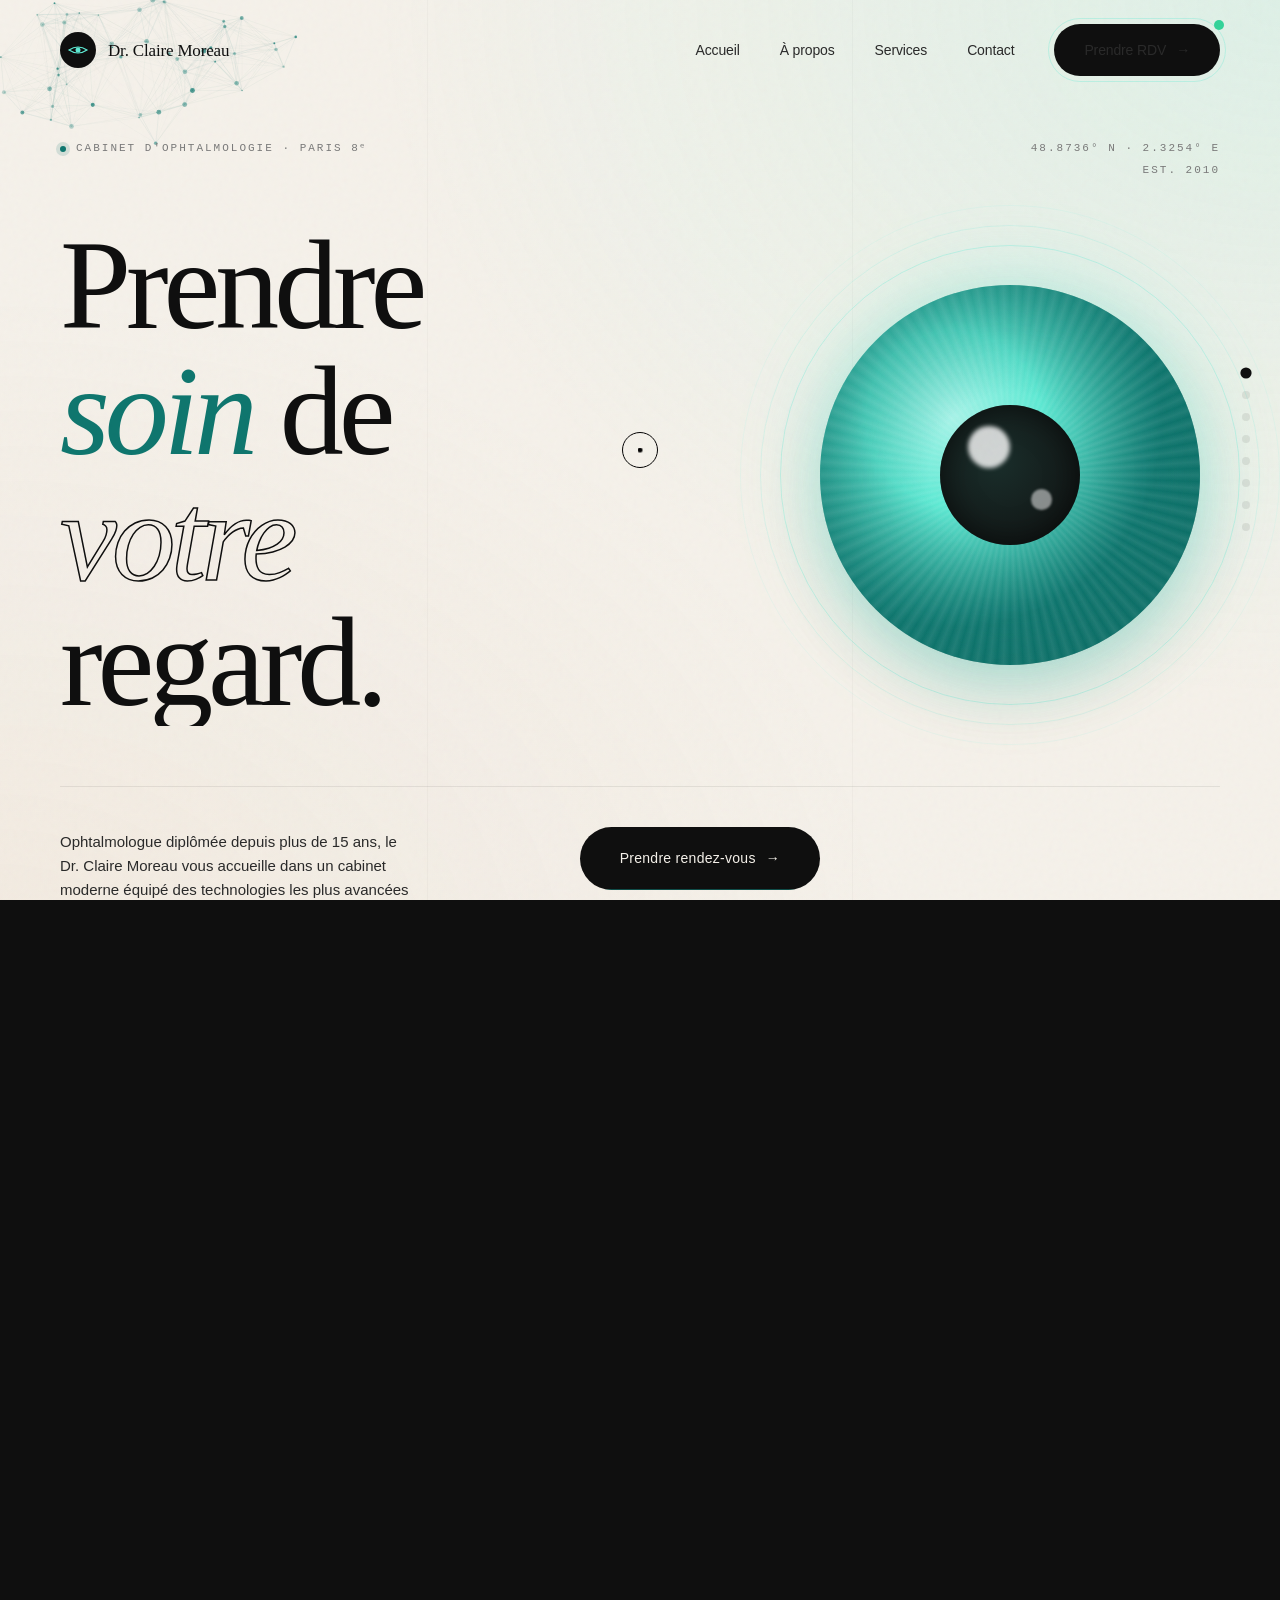
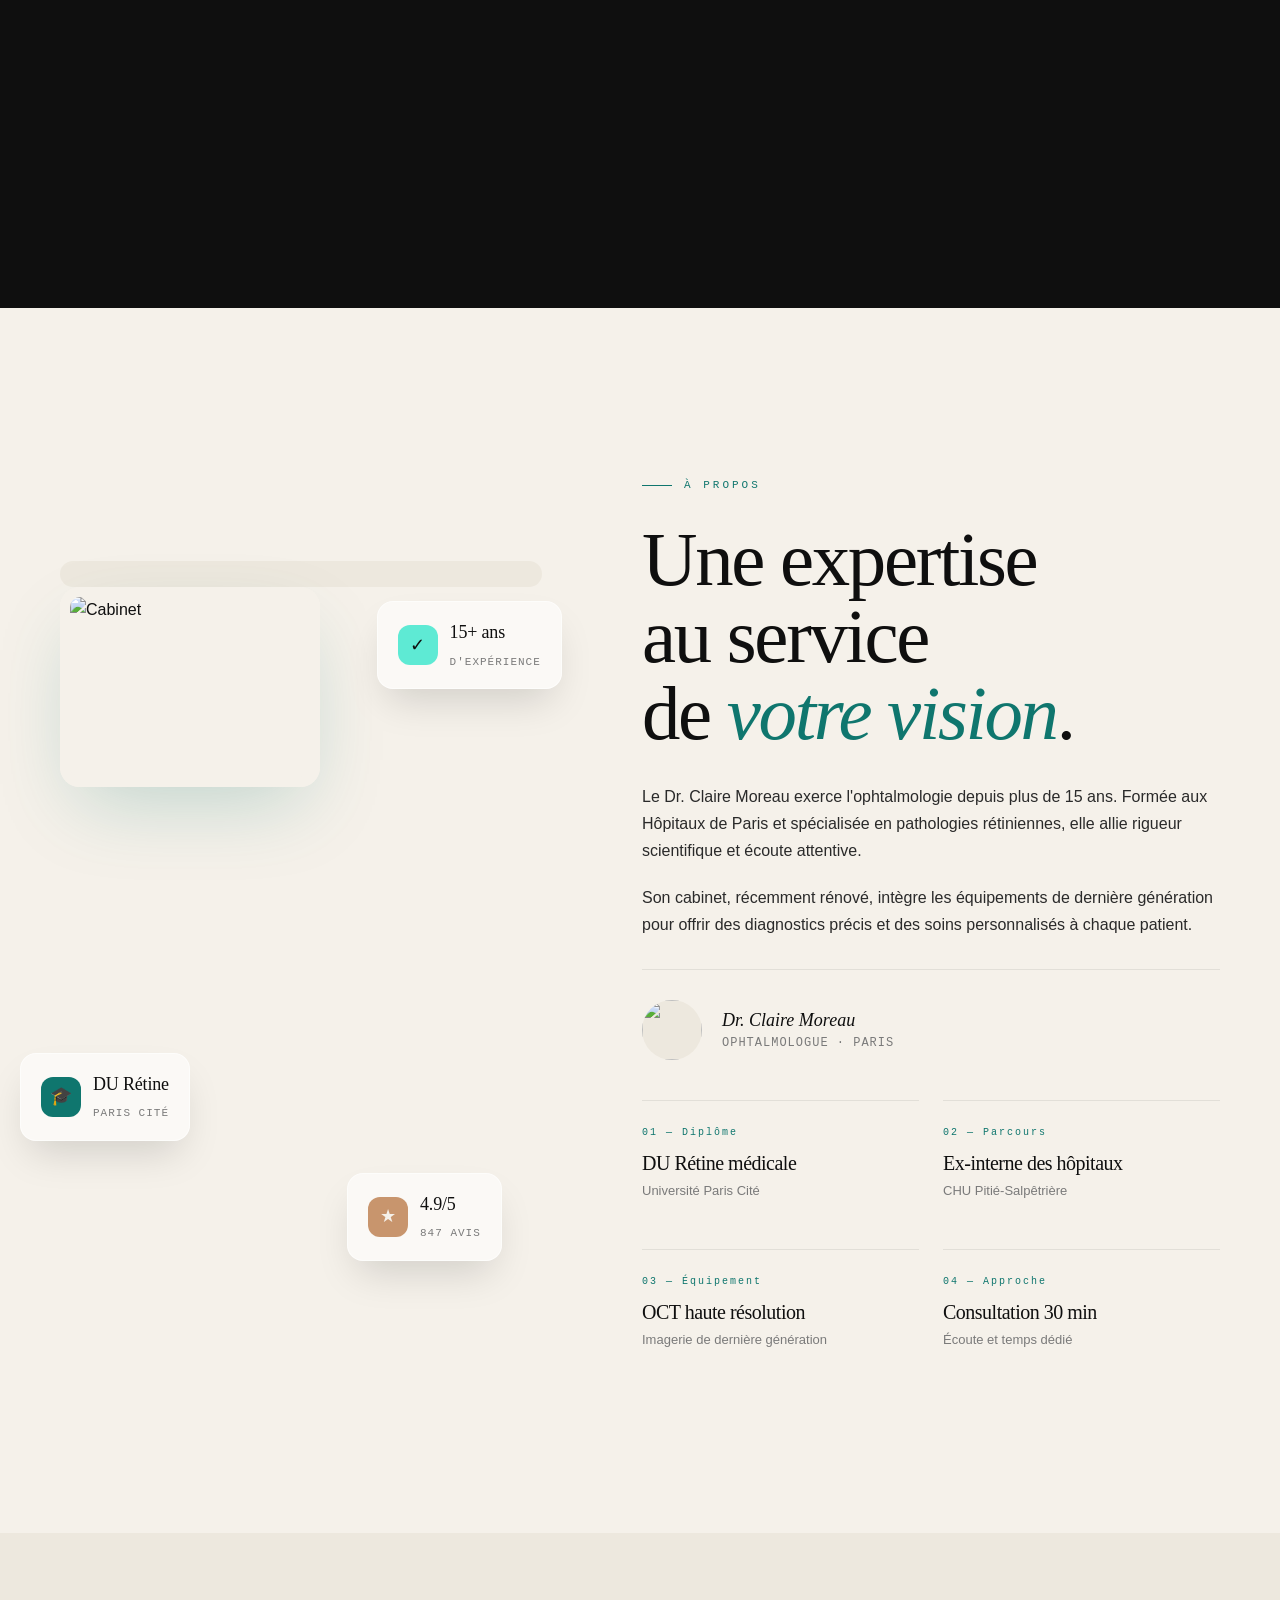
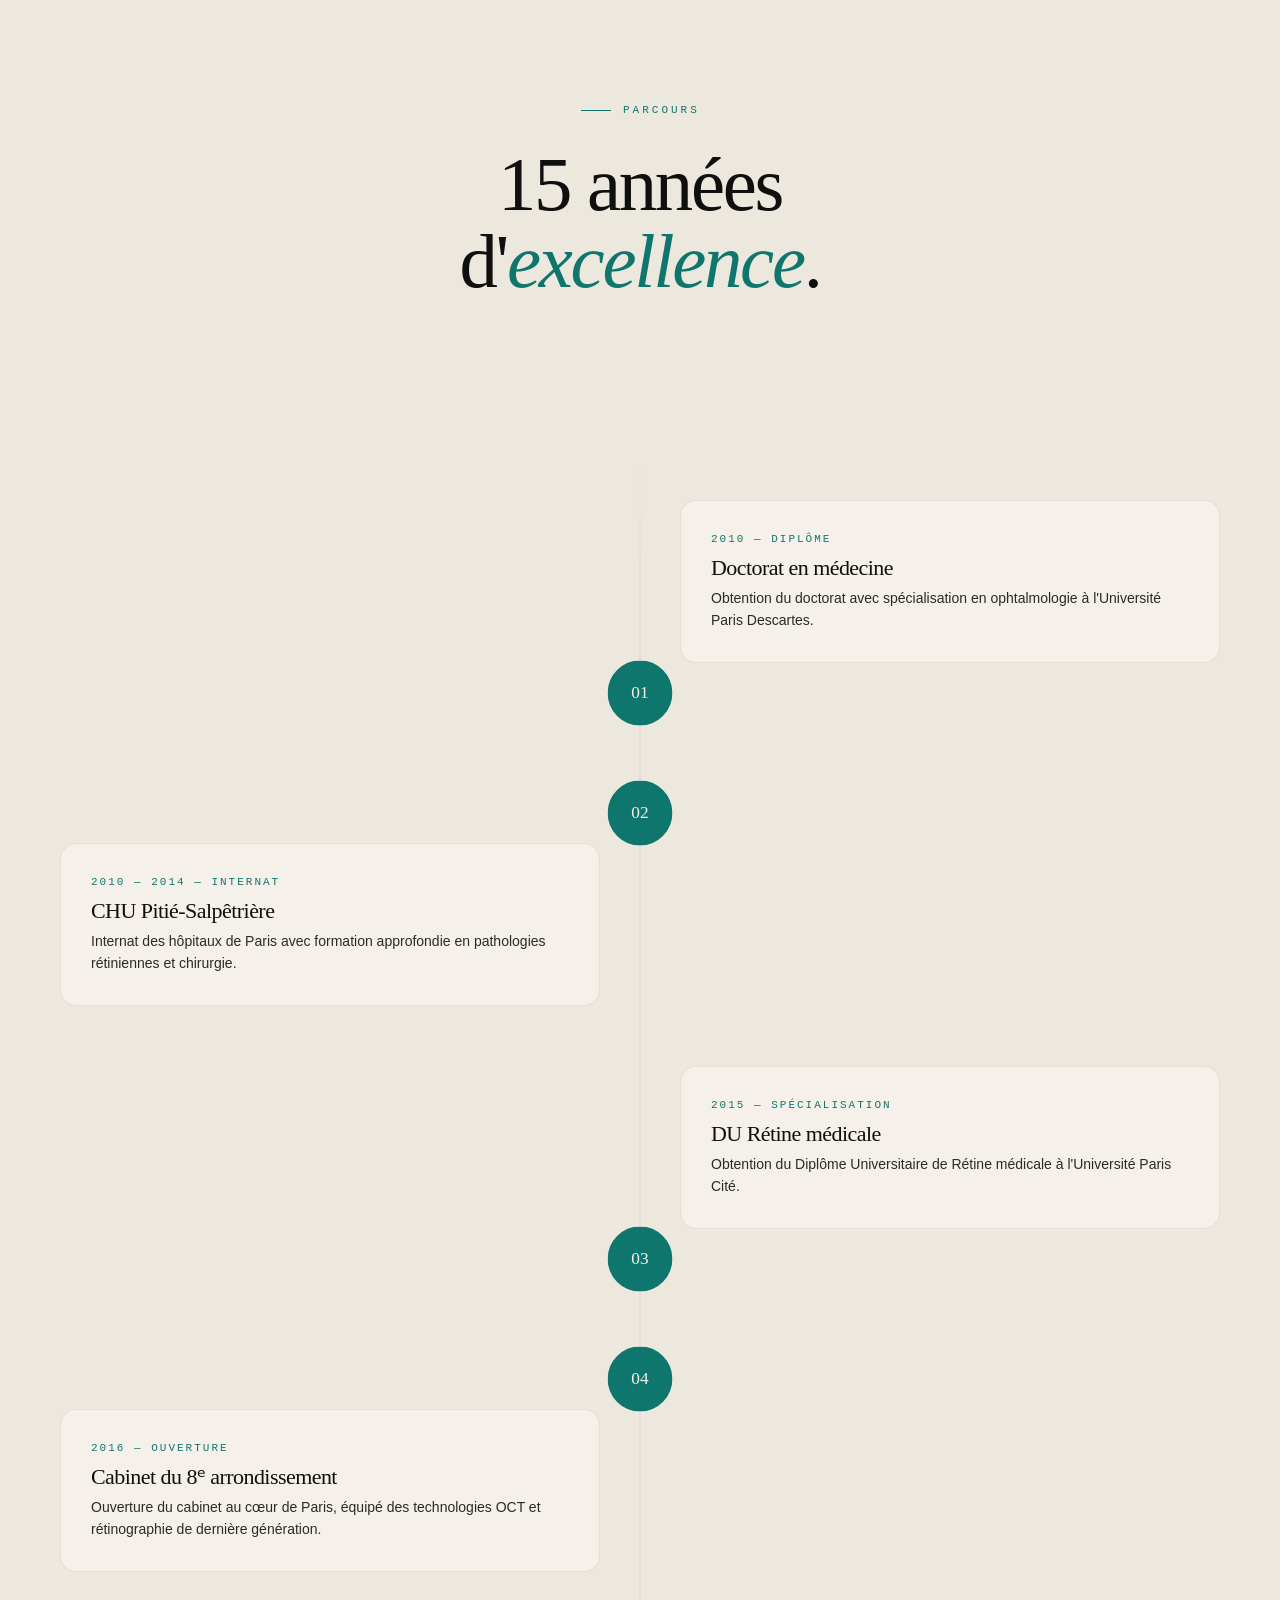
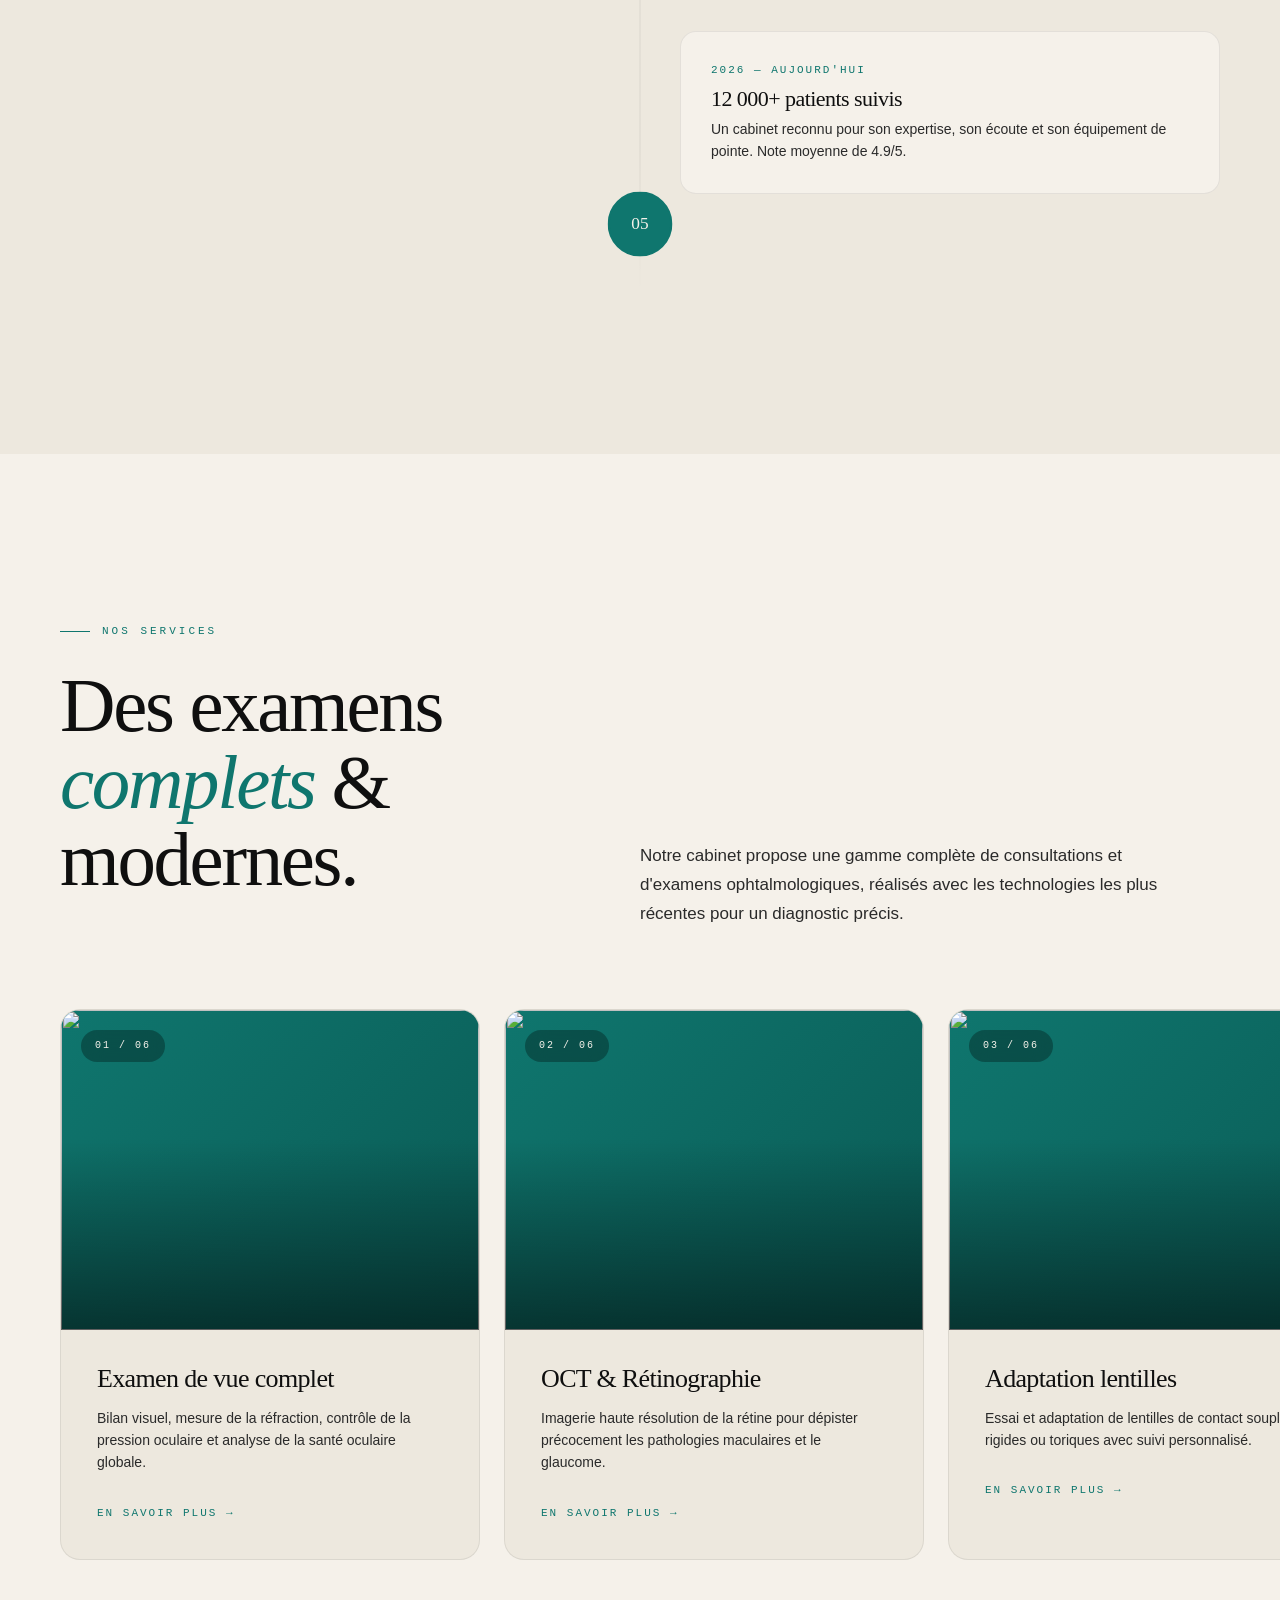
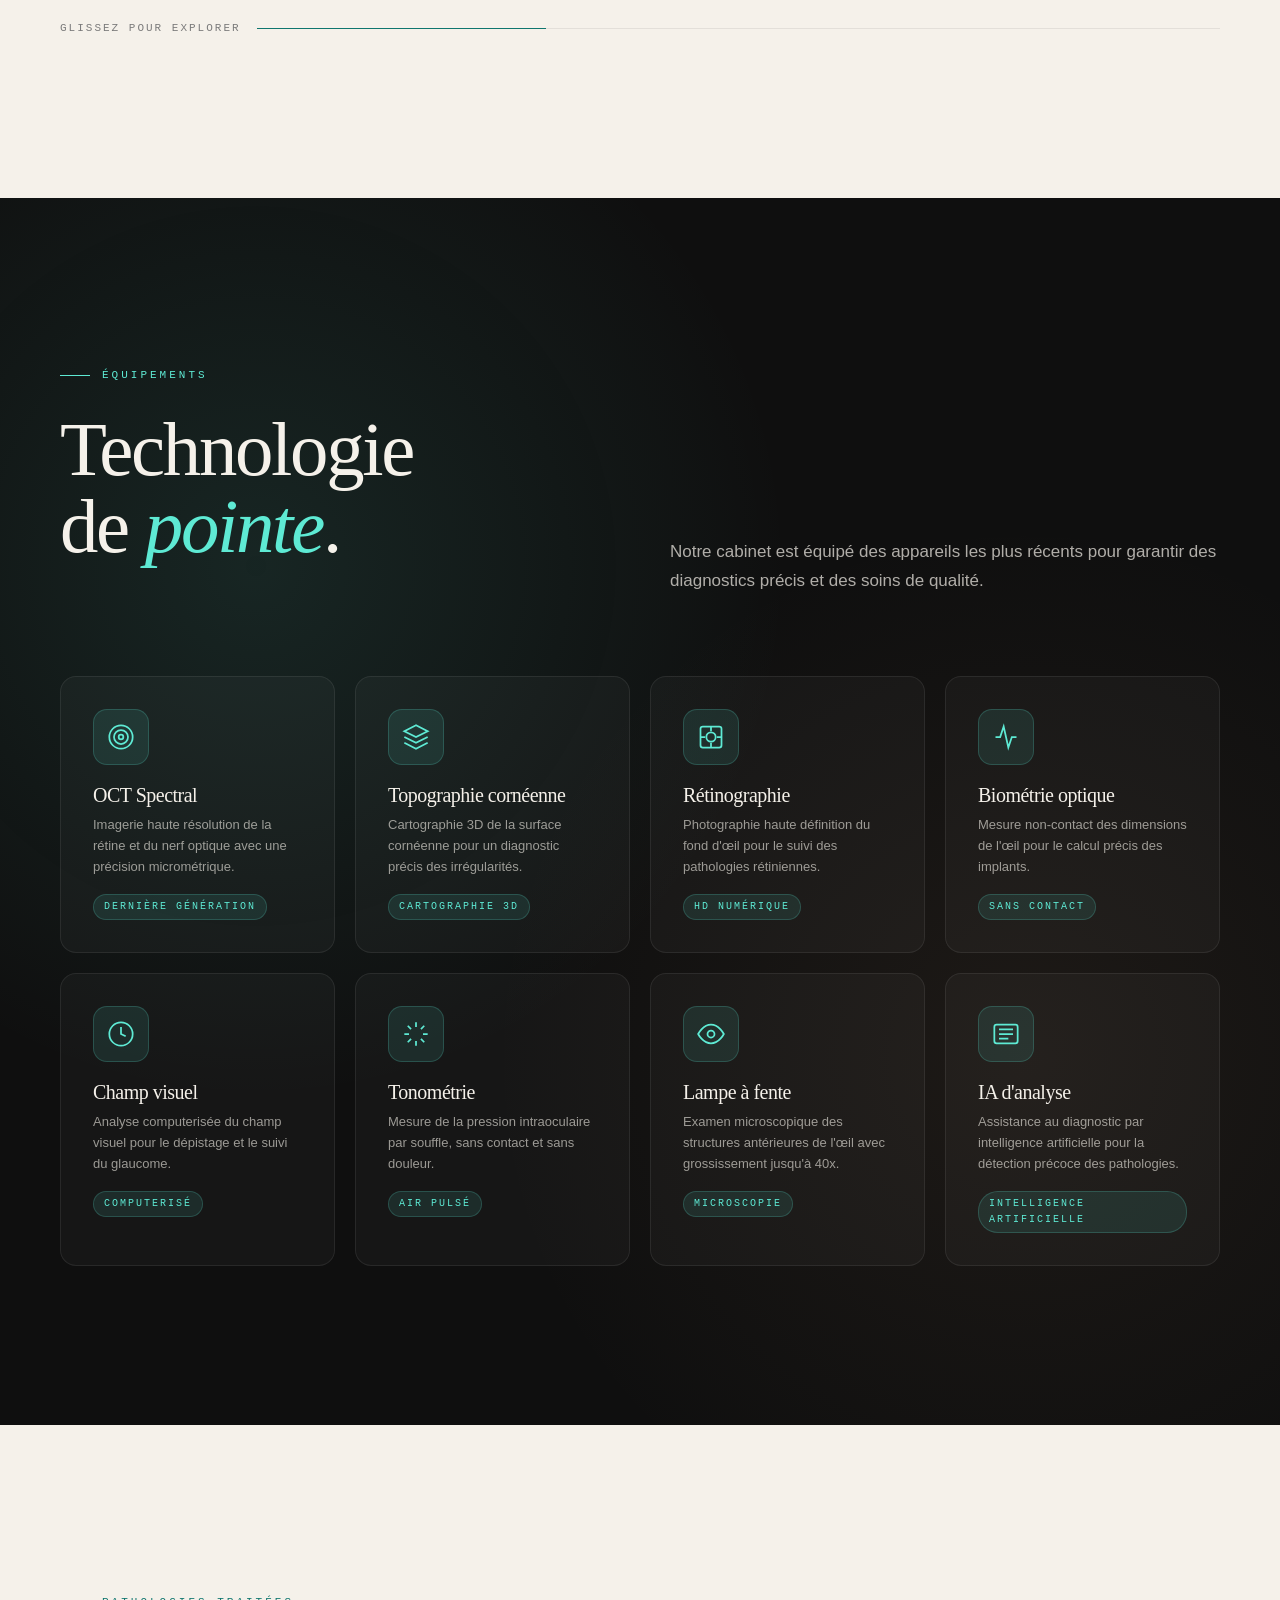
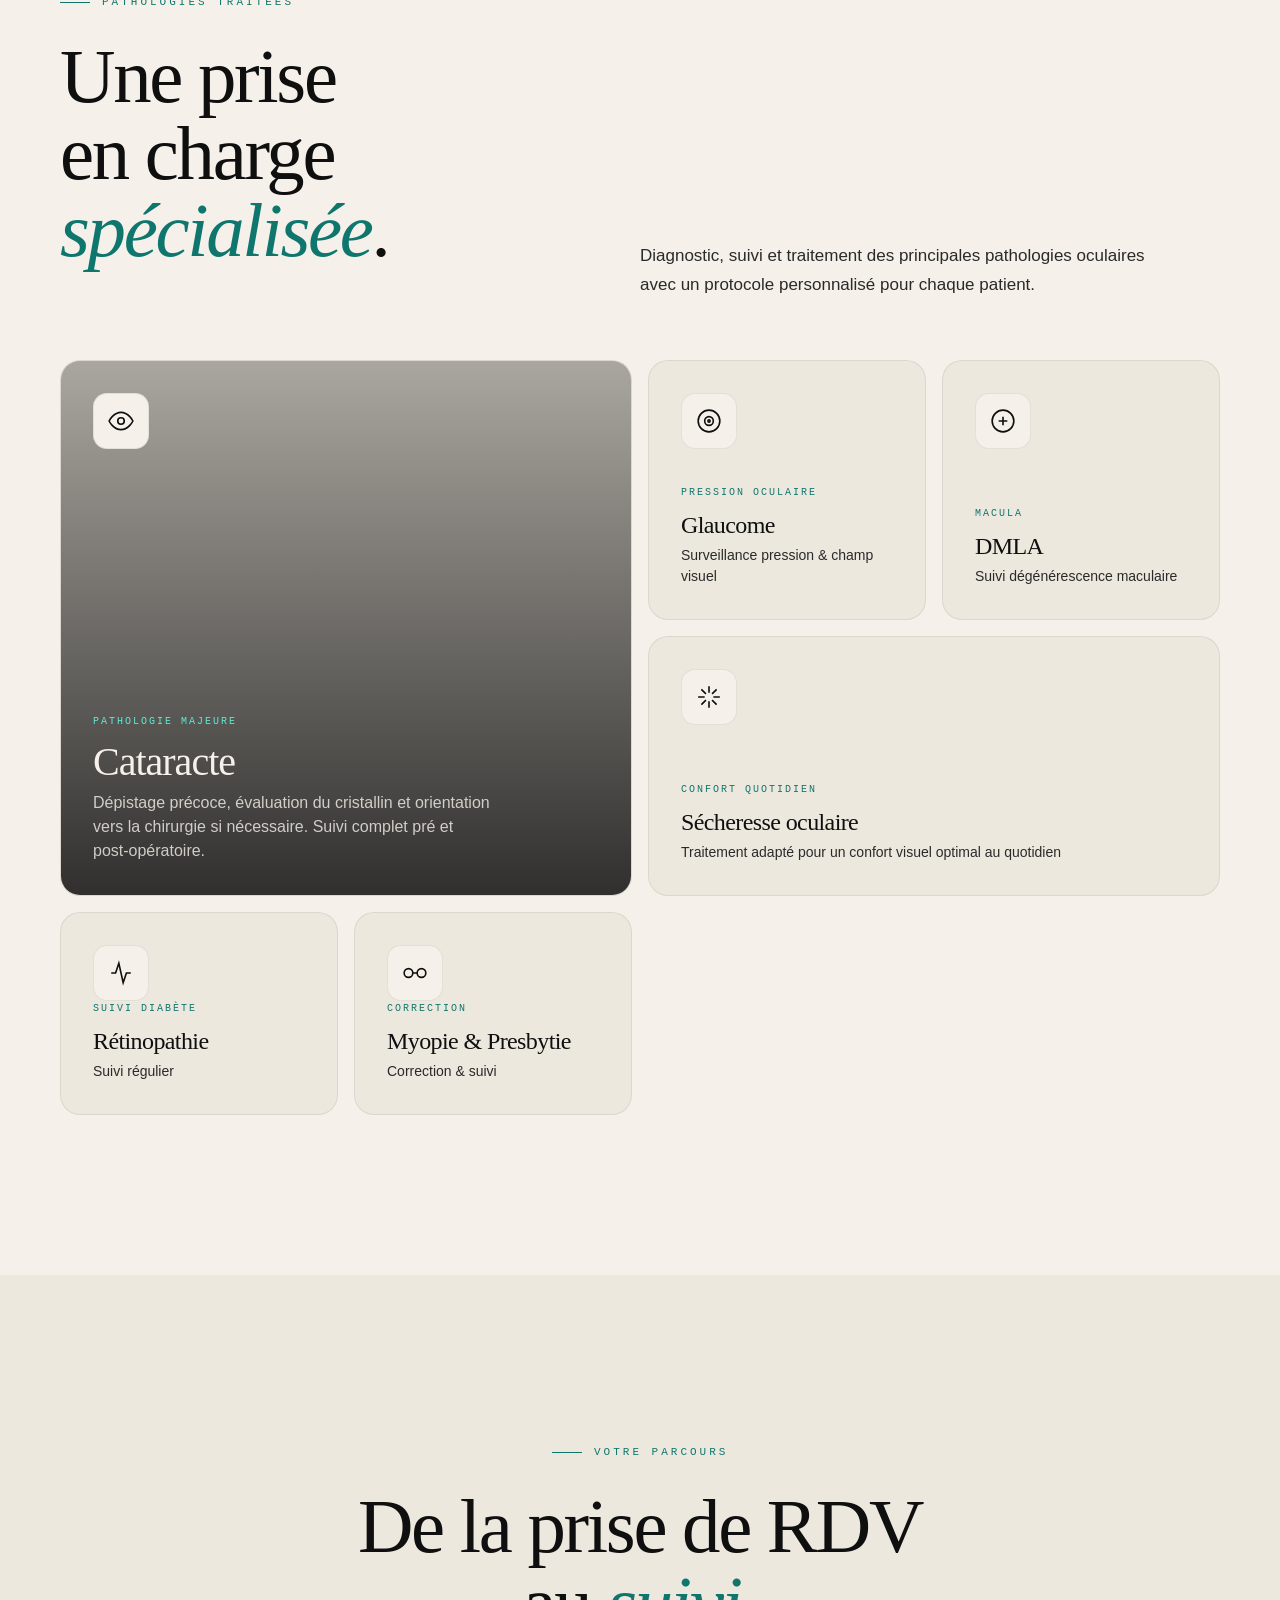
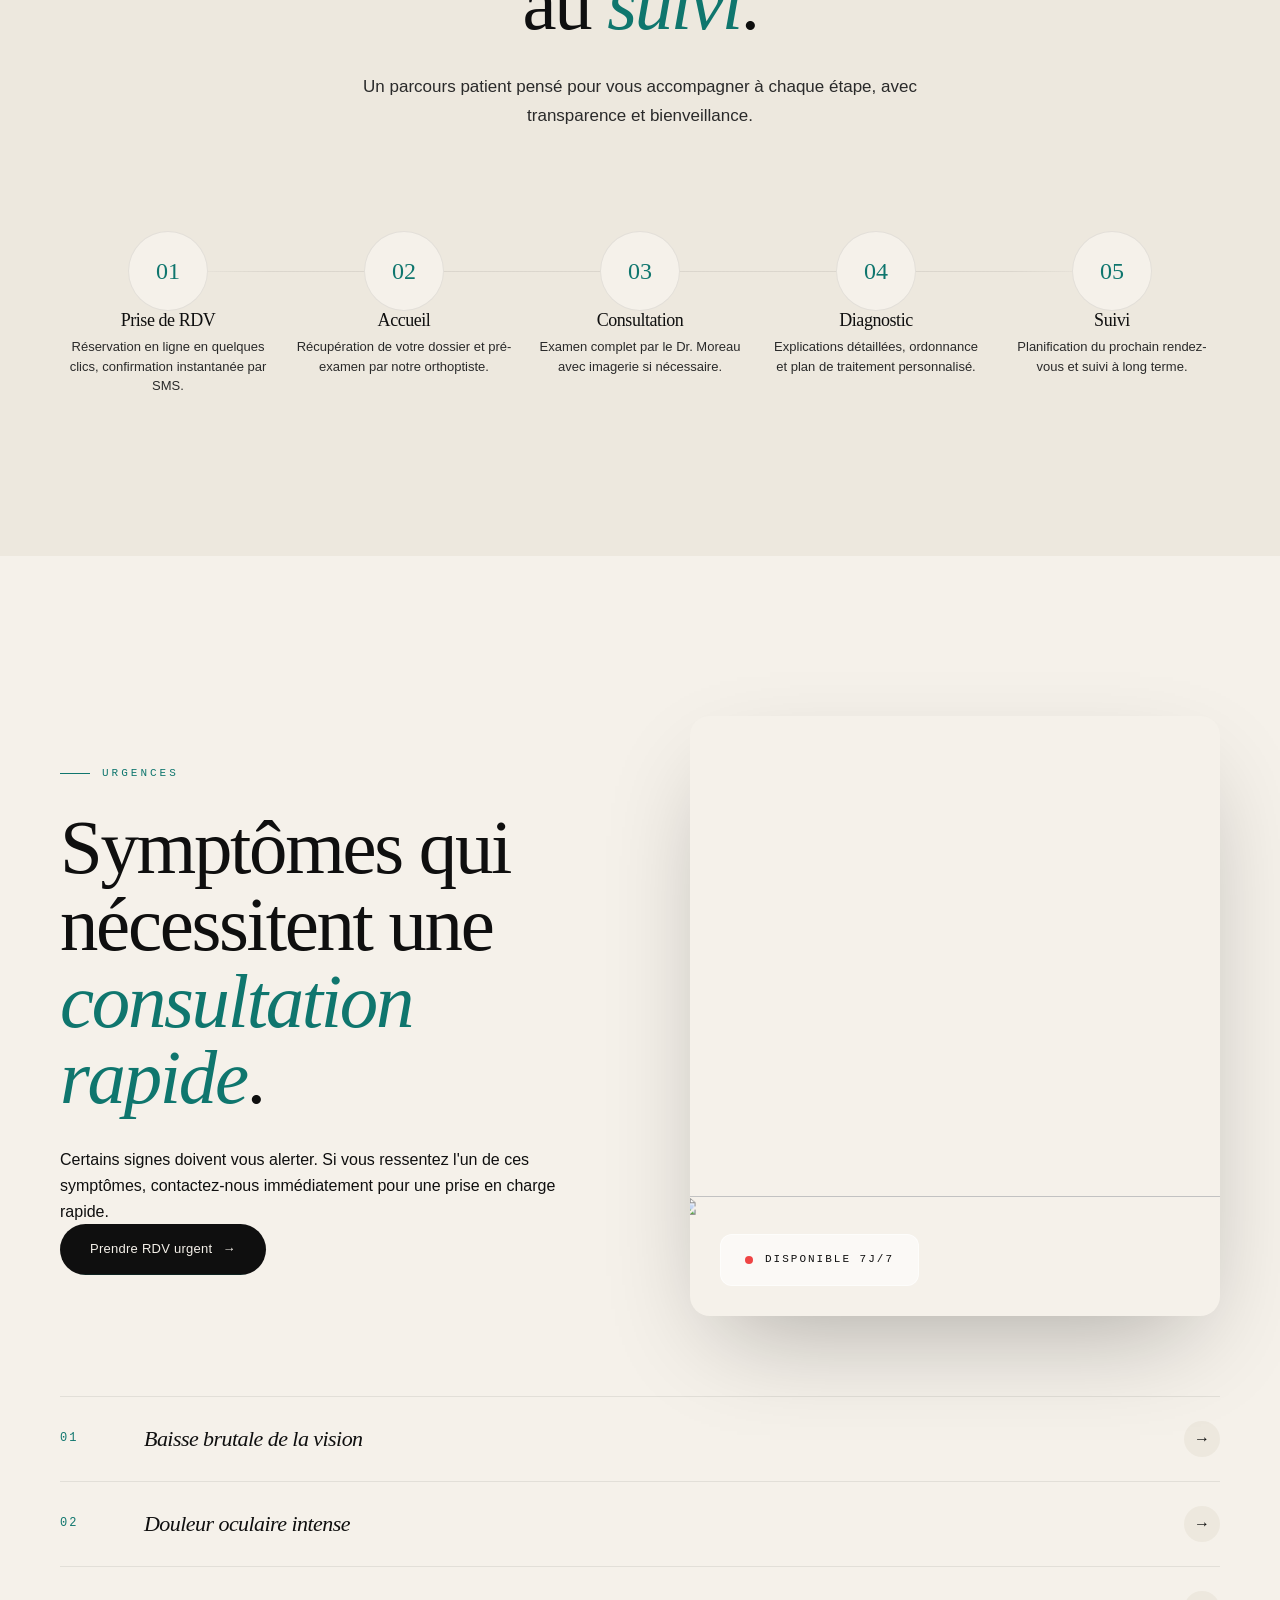
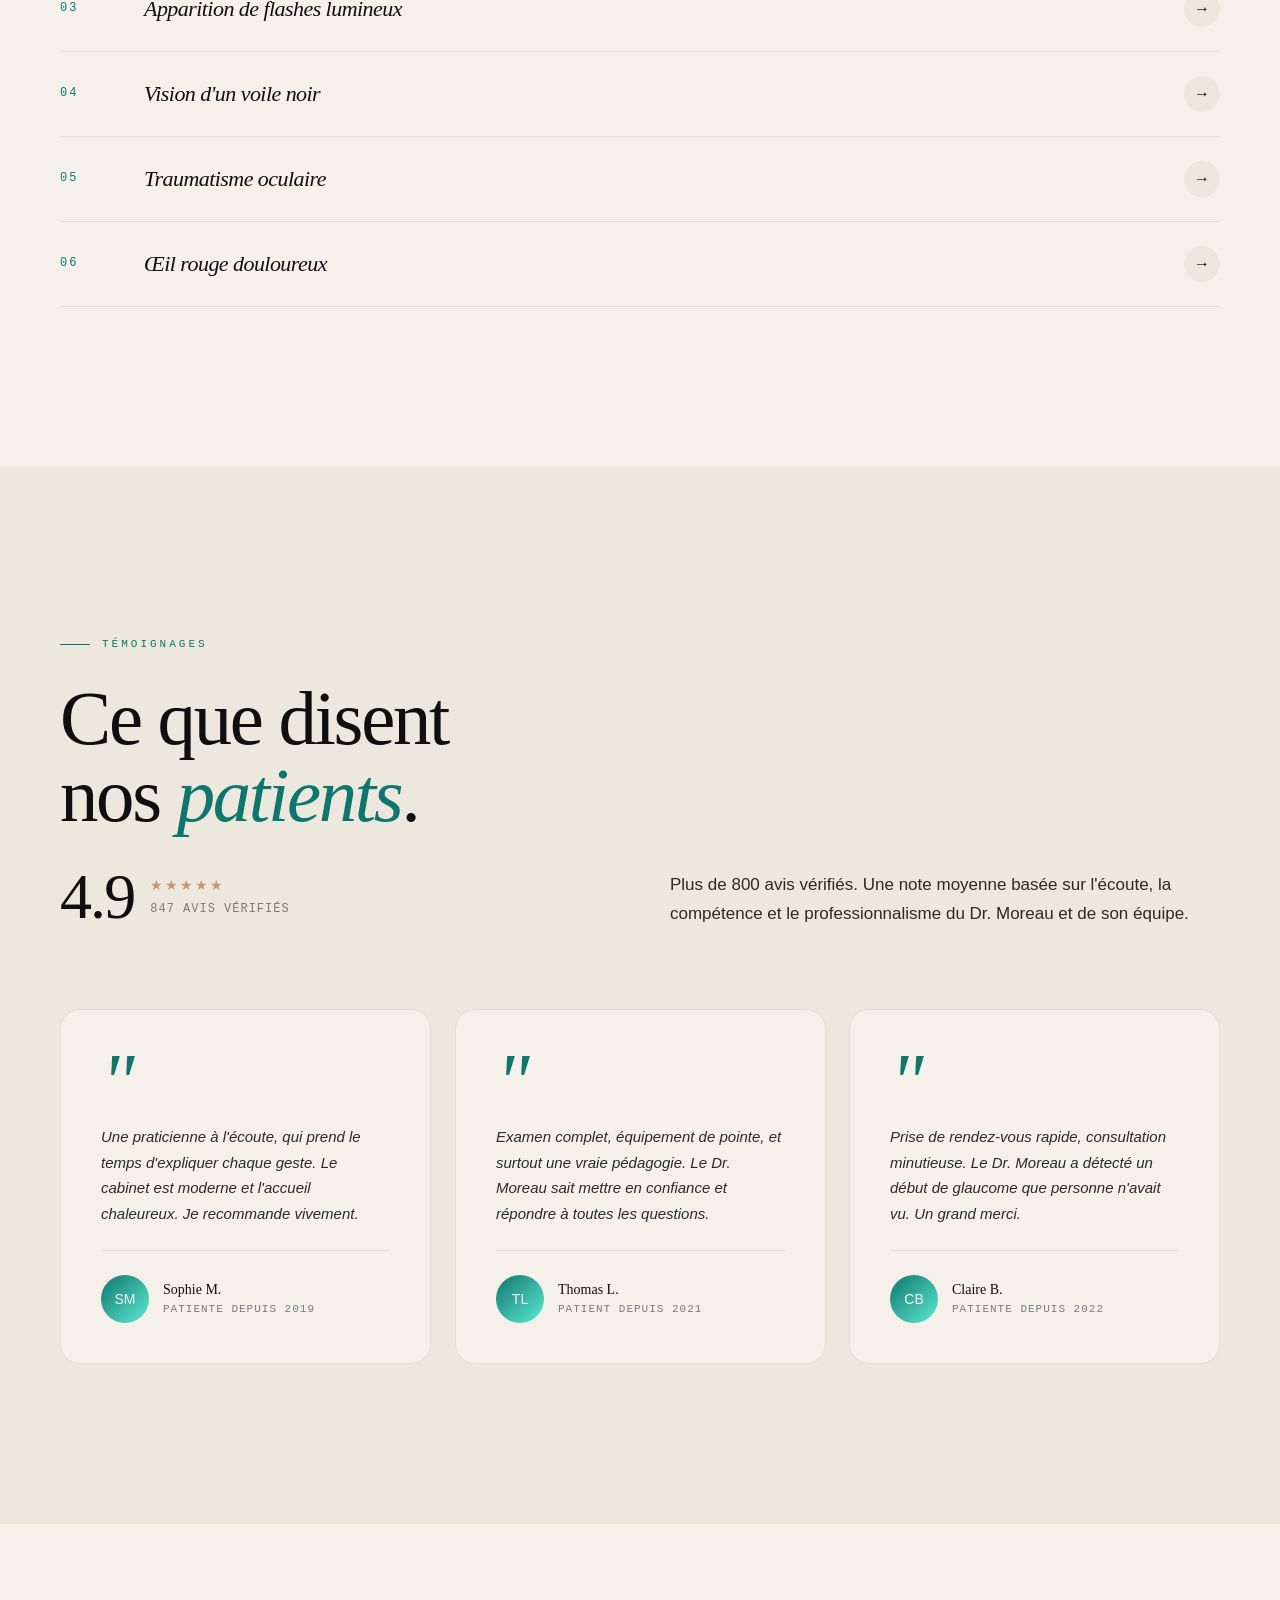
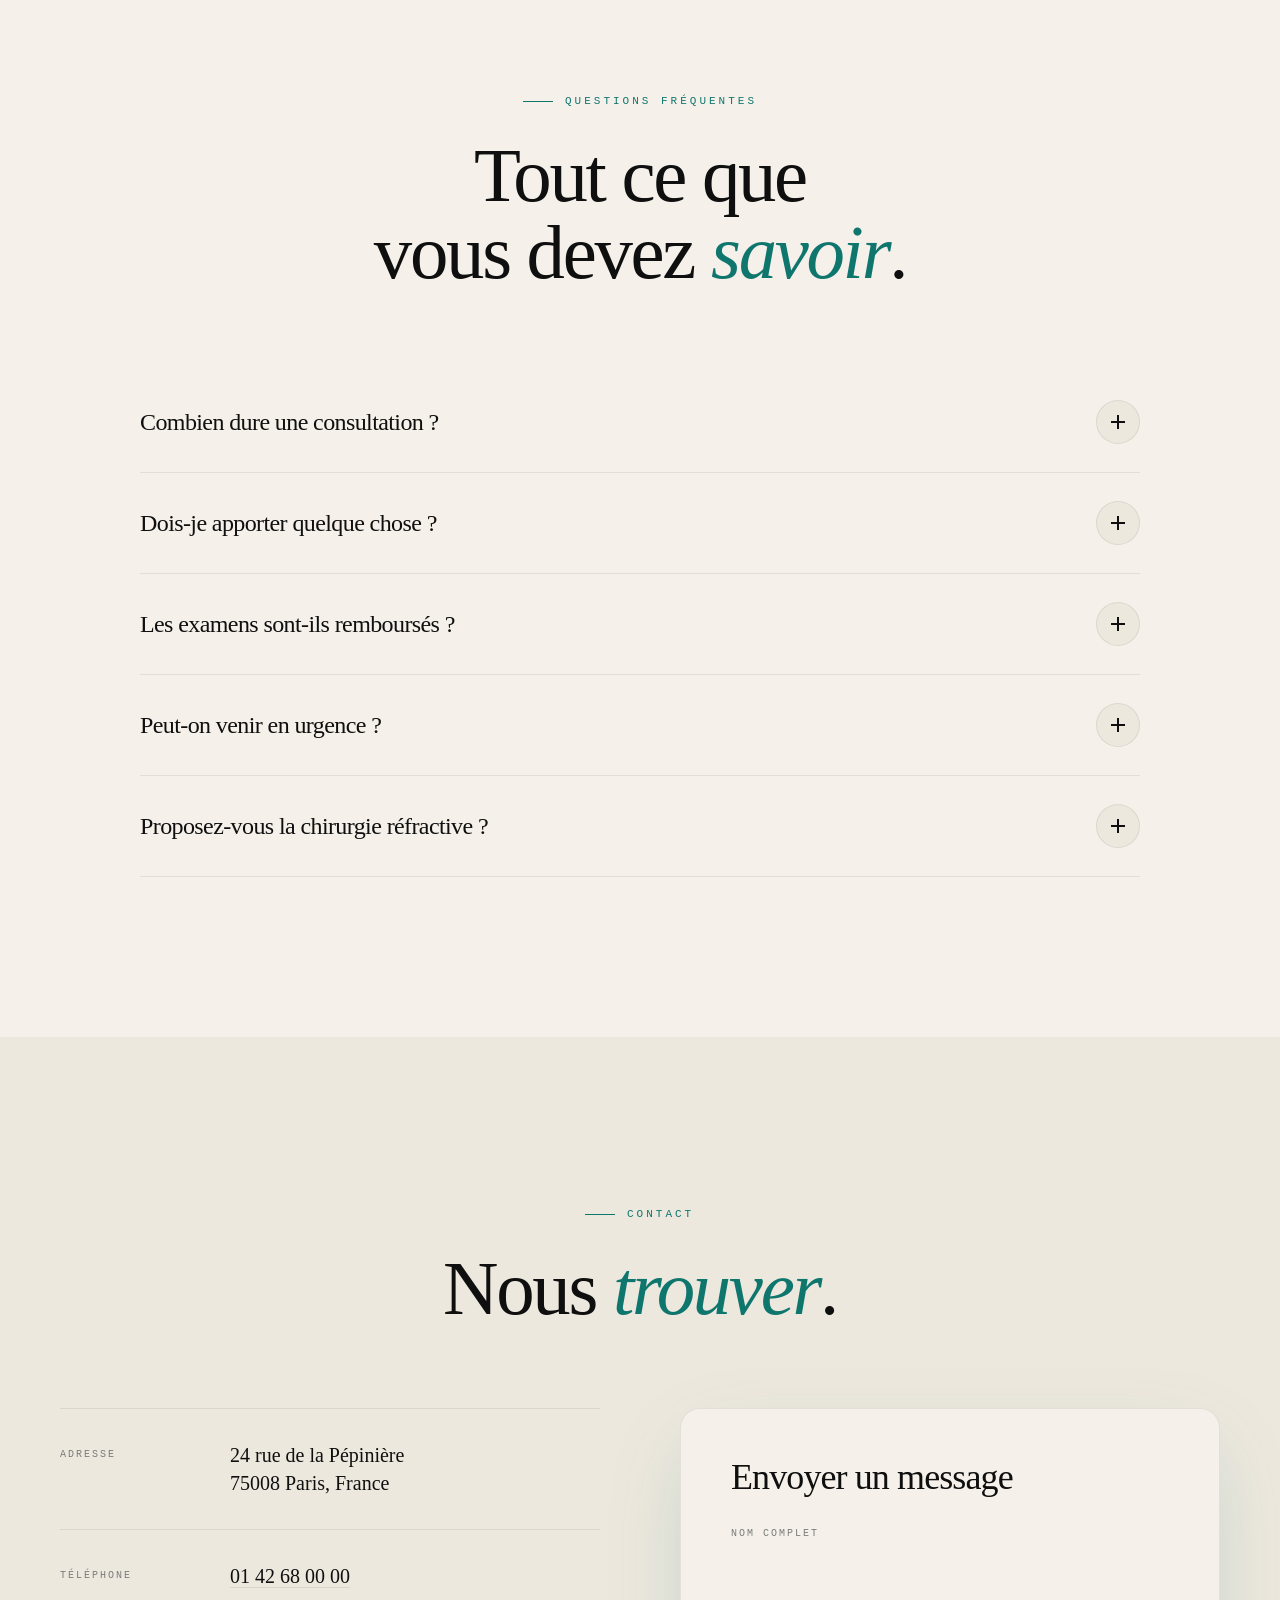
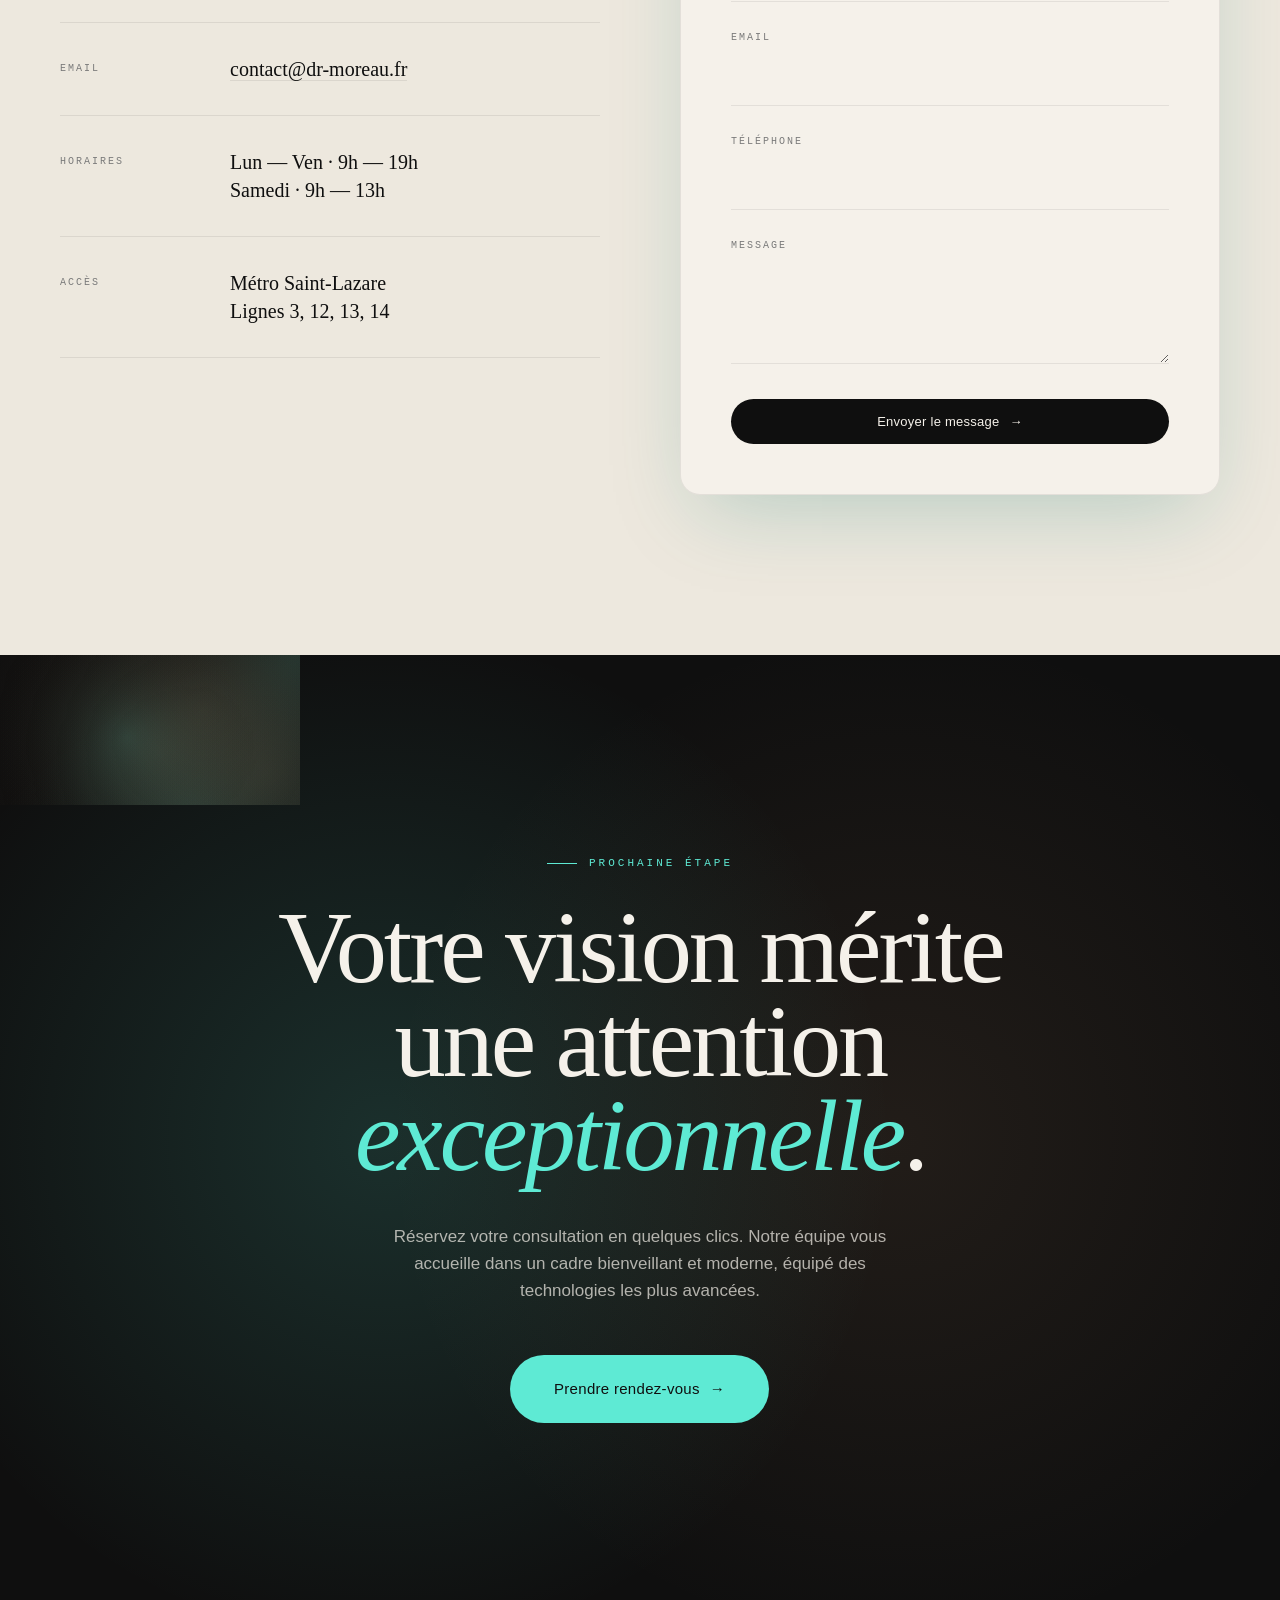
==== commit b3a9bea1: "refactor(pages): split home and RDV into dedicated documents" ====
--- a/index.html
+++ b/index.html
@@ -1,9 +1,9 @@
 <!DOCTYPE html>
 <html lang="fr">
 <head>
+<title>Dr. Claire Moreau — Ophtalmologue à Paris</title>
 <meta charset="UTF-8">
 <meta name="viewport" content="width=device-width, initial-scale=1.0">
-<title>Dr. Claire Moreau — Ophtalmologue à Paris</title>
 <meta name="theme-color" content="#F5F1EA">
 <link href="https://cdn.jsdelivr.net/fontsource/fonts/fraunces@latest/latin-400-normal.css" rel="stylesheet">
 <link href="https://cdn.jsdelivr.net/fontsource/fonts/fraunces@latest/latin-500-normal.css" rel="stylesheet">
@@ -13,10 +13,7 @@
 <link href="https://cdn.jsdelivr.net/fontsource/fonts/inter@latest/latin-400-normal.css" rel="stylesheet">
 <link href="https://cdn.jsdelivr.net/fontsource/fonts/inter@latest/latin-500-normal.css" rel="stylesheet">
 <link href="https://cdn.jsdelivr.net/fontsource/fonts/jetbrains-mono@latest/latin-400-normal.css" rel="stylesheet">
-<title>Dr. Claire Moreau — Ophtalmologue à Paris</title>
-<link rel="stylesheet" href="css/motion.css">
 <link rel="stylesheet" href="css/site.css">
-
 <link rel="stylesheet" href="css/motion.css">
 </head>
 <body>
@@ -101,7 +98,7 @@
     <a href="#contact" data-link>24 rue de la Pépinière, Paris 8ᵉ</a>
   </div>
   <div class="mobile-menu-cta">
-    <a href="#rdv" class="btn-primary" data-link><span>Prendre rendez-vous</span><span class="arrow">→</span></a>
+    <a href="rdv.html" class="btn-primary" data-link><span>Prendre rendez-vous</span><span class="arrow">→</span></a>
   </div>
 </div>
 
@@ -122,7 +119,7 @@
     <a href="#services" data-link>Services</a>
     <a href="#contact" data-link>Contact</a>
     <div class="btn-rdv-wrapper">
-      <a href="#rdv" class="btn-primary" data-link>
+      <a href="rdv.html" class="btn-primary" data-link>
         <span>Prendre RDV</span>
         <span class="arrow">→</span>
       </a>
@@ -167,7 +164,7 @@
     <div class="hero-bottom">
       <p class="hero-desc">Ophtalmologue diplômée depuis plus de 15 ans, le Dr. Claire Moreau vous accueille dans un cabinet moderne équipé des technologies les plus avancées pour préserver votre capital visuel.</p>
       <div class="hero-cta">
-        <a href="#rdv" class="btn-primary" data-link><span>Prendre rendez-vous</span><span class="arrow">→</span></a>
+        <a href="rdv.html" class="btn-primary" data-link><span>Prendre rendez-vous</span><span class="arrow">→</span></a>
         <a href="#services" class="btn-ghost" data-link><span class="line"></span>Découvrir nos services</a>
       </div>
       <div class="hero-scroll">
@@ -576,7 +573,7 @@
         <div class="section-tag">Urgences</div>
         <h2 class="section-title">Symptômes qui<br>nécessitent une<br><em>consultation rapide</em>.</h2>
         <p>Certains signes doivent vous alerter. Si vous ressentez l'un de ces symptômes, contactez-nous immédiatement pour une prise en charge rapide.</p>
-        <a href="#rdv" class="btn-primary" data-link><span>Prendre RDV urgent</span><span class="arrow">→</span></a>
+        <a href="rdv.html" class="btn-primary" data-link><span>Prendre RDV urgent</span><span class="arrow">→</span></a>
       </div>
       <div class="reveal">
         <div class="urgence-visual img-reveal">
@@ -730,7 +727,7 @@
     <div class="section-tag">Prochaine étape</div>
     <h2>Votre vision mérite<br>une attention<br><em>exceptionnelle</em>.</h2>
     <p>Réservez votre consultation en quelques clics. Notre équipe vous accueille dans un cadre bienveillant et moderne, équipé des technologies les plus avancées.</p>
-    <a href="#rdv" class="btn-primary" data-link><span>Prendre rendez-vous</span><span class="arrow">→</span></a>
+    <a href="rdv.html" class="btn-primary" data-link><span>Prendre rendez-vous</span><span class="arrow">→</span></a>
   </section>
 
 </main>
@@ -743,7 +740,7 @@
       <p>Ophtalmologue — Cabinet moderne au cœur de Paris. Soins personnalisés et technologies de pointe pour préserver votre capital visuel.</p>
     </div>
     <div><h5>Navigation</h5><a href="#home" data-link>Accueil</a><a href="#about" data-link>À propos</a><a href="#services" data-link>Services</a><a href="#contact" data-link>Contact</a></div>
-    <div><h5>Services</h5><a href="#services" data-link>Examen de vue</a><a href="#services" data-link>OCT & Rétinographie</a><a href="#services" data-link>Lentilles</a><a href="#rdv" data-link>Urgences</a></div>
+    <div><h5>Services</h5><a href="#services" data-link>Examen de vue</a><a href="#services" data-link>OCT & Rétinographie</a><a href="#services" data-link>Lentilles</a><a href="rdv.html" data-link>Urgences</a></div>
     <div><h5>Contact</h5><p>24 rue de la Pépinière<br>75008 Paris</p><p>01 42 68 00 00</p></div>
   </div>
   <div class="footer-bottom">
@@ -3118,6 +3115,7 @@
 </head>
 <script src="js/motion.js" defer></script>
 
-<script src="js/app.js" defer></script>
+<script src="js/home.js" defer></script>
+<script src="js/motion.js" defer></script>
 </body>
 </html>
--- a/css/site.css
+++ b/css/site.css
@@ -0,0 +1,1863 @@
+
+:root{
+  --sage:#0F766E;
+  --sage-dark:#0a5a54;
+  --sage-light:#14908a;
+  --mint:#5EEAD4;
+  --cream:#F5F1EA;
+  --cream-2:#EDE8DE;
+  --cream-3:#E5DFD2;
+  --ink:#0f0f0f;
+  --ink-2:#2a2a2a;
+  --muted:#7a7a7a;
+  --copper:#C8956D;
+  --line:rgba(15,15,15,.08);
+  --line-dark:rgba(255,255,255,.08);
+  --shadow:0 30px 80px -20px rgba(15,118,110,.25);
+  --shadow-lg:0 40px 100px -30px rgba(0,0,0,.3);
+  --radius:20px;
+  --glass:rgba(255,255,255,.55);
+  --glass-border:rgba(255,255,255,.6);
+  --pad-x:60px;
+  --section-pad:160px;
+}
+*{margin:0;padding:0;box-sizing:border-box}
+html{scroll-behavior:smooth;-webkit-text-size-adjust:100%}
+body{
+  font-family:'Inter',sans-serif;
+  background:var(--cream);
+  color:var(--ink);
+  line-height:1.6;
+  overflow-x:hidden;
+  cursor:none;
+  font-weight:300;
+}
+body::before{
+  content:'';position:fixed;inset:0;pointer-events:none;z-index:9998;
+  opacity:.035;mix-blend-mode:multiply;
+  background-image:url("data:image/svg+xml,%3Csvg viewBox='0 0 200 200' xmlns='http://www.w3.org/2000/svg'%3E%3Cfilter id='n'%3E%3CfeTurbulence type='fractalNoise' baseFrequency='0.9'/%3E%3C/filter%3E%3Crect width='100%25' height='100%25' filter='url(%23n)'/%3E%3C/svg%3E");
+}
+h1,h2,h3,h4{font-family:'Fraunces',serif;font-weight:400;line-height:1.02;color:var(--ink);letter-spacing:-.025em}
+a{color:inherit;text-decoration:none}
+img{max-width:100%;display:block}
+button{font-family:inherit;cursor:none;border:none;background:none}
+::selection{background:var(--sage);color:var(--cream)}
+
+/* ====== LOADER ====== */
+.loader{
+  position:fixed;inset:0;z-index:10000;
+  background:var(--ink);
+  display:flex;align-items:center;justify-content:center;flex-direction:column;
+  transition:opacity 1.2s cubic-bezier(.77,0,.18,1),visibility 1.2s;
+}
+.loader.done{opacity:0;visibility:hidden}
+.loader-iris{
+  width:200px;height:200px;position:relative;
+  display:flex;align-items:center;justify-content:center;
+}
+.loader-iris svg{width:100%;height:100%;animation:loaderSpin 4s linear infinite}
+@keyframes loaderSpin{to{transform:rotate(360deg)}}
+.loader-pupil{
+  position:absolute;width:40px;height:40px;border-radius:50%;
+  background:var(--ink);
+  animation:loaderPulse 1.4s ease-in-out infinite;
+}
+@keyframes loaderPulse{0%,100%{transform:scale(1)}50%{transform:scale(.6)}}
+.loader-text{
+  color:var(--cream);font-family:'Fraunces',serif;
+  font-size:14px;letter-spacing:6px;text-transform:uppercase;
+  margin-top:40px;opacity:0;animation:loaderText 1.5s .3s forwards;
+  font-style:italic;
+}
+@keyframes loaderText{to{opacity:.7}}
+.loader-bar{
+  width:200px;height:1px;background:rgba(255,255,255,.1);
+  margin-top:24px;overflow:hidden;position:relative;
+}
+.loader-bar::after{
+  content:'';display:block;height:100%;width:0;
+  background:var(--mint);animation:loaderFill 2.4s cubic-bezier(.77,0,.18,1) forwards;
+}
+@keyframes loaderFill{to{width:100%}}
+.loader-percent{
+  position:absolute;bottom:40px;right:60px;
+  font-family:'JetBrains Mono',monospace;
+  font-size:11px;letter-spacing:2px;
+  color:rgba(245,241,234,.4);
+}
+.loader-corner{
+  position:absolute;font-family:'JetBrains Mono',monospace;
+  font-size:10px;letter-spacing:2px;color:rgba(245,241,234,.3);
+  text-transform:uppercase;
+}
+.loader-corner.tl{top:40px;left:60px}
+.loader-corner.tr{top:40px;right:60px}
+.loader-corner.bl{bottom:40px;left:60px}
+.loader-corner.br{bottom:40px;right:60px}
+
+/* ====== CURSOR ====== */
+.cursor-dot,.cursor-ring,.cursor-label{
+  position:fixed;top:0;left:0;pointer-events:none;z-index:9999;
+  border-radius:50%;transform:translate(-50%,-50%);
+  mix-blend-mode:difference;
+}
+.cursor-dot{width:5px;height:5px;background:var(--cream);transition:transform .2s,opacity .3s}
+.cursor-ring{width:36px;height:36px;border:1px solid var(--cream);transition:width .4s cubic-bezier(.16,1,.3,1),height .4s cubic-bezier(.16,1,.3,1),border-color .3s,background .3s}
+.cursor-ring.hover{width:80px;height:80px;background:var(--cream)}
+.cursor-ring.view{width:100px;height:100px;background:var(--cream)}
+.cursor-label{
+  width:auto;height:auto;border-radius:30px;
+  background:transparent;color:var(--ink);
+  padding:0;font-size:10px;font-weight:500;
+  letter-spacing:2px;text-transform:uppercase;
+  opacity:0;transition:opacity .3s;
+  white-space:nowrap;mix-blend-mode:difference;
+}
+.cursor-label.show{opacity:1}
+
+/* ====== PROGRESS ====== */
+.progress-bar{
+  position:fixed;top:0;left:0;height:1px;width:0;
+  background:linear-gradient(90deg,var(--sage),var(--mint));z-index:200;transition:width .1s;
+}
+
+/* ====== NAV DOTS ====== */
+.nav-dots{
+  position:fixed;right:30px;top:50%;transform:translateY(-50%);
+  z-index:90;display:flex;flex-direction:column;gap:14px;
+}
+.nav-dot{
+  width:8px;height:8px;border-radius:50%;
+  background:var(--line);cursor:none;
+  transition:all .4s;position:relative;
+}
+.nav-dot.active{background:var(--ink);transform:scale(1.4)}
+.nav-dot::before{
+  content:attr(data-label);
+  position:absolute;right:20px;top:50%;transform:translateY(-50%);
+  font-family:'JetBrains Mono',monospace;
+  font-size:10px;letter-spacing:2px;text-transform:uppercase;
+  color:var(--muted);opacity:0;transition:opacity .3s;
+  white-space:nowrap;pointer-events:none;
+}
+.nav-dot:hover::before{opacity:1}
+
+/* ====== HEADER ====== */
+.header{
+  position:fixed;top:0;left:0;right:0;z-index:100;
+  padding:24px var(--pad-x);
+  display:flex;align-items:center;justify-content:space-between;
+  transition:all .5s cubic-bezier(.16,1,.3,1);
+}
+.header.scrolled{
+  padding:16px var(--pad-x);
+  background:rgba(245,241,234,.85);
+  backdrop-filter:blur(24px) saturate(180%);
+  -webkit-backdrop-filter:blur(24px) saturate(180%);
+  border-bottom:1px solid var(--line);
+}
+.logo{
+  display:flex;align-items:center;gap:12px;
+  font-family:'Fraunces',serif;font-weight:400;font-size:17px;
+  letter-spacing:-.01em;z-index:101;
+}
+.logo-mark{
+  width:36px;height:36px;border-radius:50%;
+  background:var(--ink);
+  display:flex;align-items:center;justify-content:center;
+  position:relative;overflow:hidden;
+  transition:transform .8s cubic-bezier(.16,1,.3,1);
+}
+.logo:hover .logo-mark{transform:rotate(360deg) scale(1.05)}
+.logo-mark svg{width:20px;height:12px}
+.nav{display:flex;gap:40px;align-items:center}
+.nav a{
+  font-weight:400;font-size:14px;color:var(--ink-2);
+  position:relative;transition:color .3s;
+  letter-spacing:-.01em;
+}
+.nav a:not(.btn-primary):hover{color:var(--ink)}
+.nav a:not(.btn-primary)::after{
+  content:'';position:absolute;left:0;bottom:-4px;
+  width:0;height:1px;background:var(--ink);transition:width .5s cubic-bezier(.16,1,.3,1);
+}
+.nav a:not(.btn-primary):hover::after{width:100%}
+
+/* ====== BURGER MENU ====== */
+.burger{
+  display:none;
+  width:44px;height:44px;
+  position:relative;z-index:102;
+  flex-direction:column;justify-content:center;align-items:center;gap:6px;
+  cursor:none;
+}
+.burger span{
+  display:block;width:24px;height:1.5px;
+  background:var(--ink);
+  transition:all .4s cubic-bezier(.16,1,.3,1);
+  transform-origin:center;
+}
+.burger.open span:nth-child(1){transform:translateY(3.75px) rotate(45deg)}
+.burger.open span:nth-child(2){opacity:0;transform:scaleX(0)}
+.burger.open span:nth-child(3){transform:translateY(-3.75px) rotate(-45deg)}
+
+/* Mobile menu overlay */
+.mobile-menu{
+  position:fixed;inset:0;z-index:100;
+  background:var(--cream);
+  display:flex;flex-direction:column;
+  padding:120px 30px 40px;
+  transform:translateY(-100%);
+  transition:transform .6s cubic-bezier(.77,0,.18,1);
+  overflow-y:auto;
+}
+.mobile-menu.open{transform:translateY(0)}
+.mobile-menu a{
+  font-family:'Fraunces',serif;
+  font-size:32px;font-weight:400;
+  padding:18px 0;
+  border-bottom:1px solid var(--line);
+  display:flex;justify-content:space-between;align-items:center;
+  color:var(--ink);
+  transition:color .3s,padding-left .3s;
+}
+.mobile-menu a:hover{color:var(--sage);padding-left:10px}
+.mobile-menu a .mm-arrow{
+  font-size:18px;color:var(--muted);
+  transition:transform .3s,color .3s;
+}
+.mobile-menu a:hover .mm-arrow{transform:translateX(4px);color:var(--sage)}
+.mobile-menu-footer{
+  margin-top:auto;padding-top:40px;
+  border-top:1px solid var(--line);
+}
+.mobile-menu-footer p{
+  font-family:'JetBrains Mono',monospace;
+  font-size:11px;letter-spacing:2px;text-transform:uppercase;
+  color:var(--muted);margin-bottom:8px;
+}
+.mobile-menu-footer a{
+  font-family:'Fraunces',serif;
+  font-size:18px;border:none;padding:4px 0;
+}
+.mobile-menu-cta{
+  margin-top:30px;
+}
+.mobile-menu-cta .btn-primary{width:100%;justify-content:center;padding:18px}
+
+/* ====== BOUTON RDV ====== */
+.btn-rdv-wrapper{position:relative;display:inline-flex;align-items:center}
+.btn-rdv-wrapper::before{
+  content:'';position:absolute;inset:-6px;border-radius:46px;
+  background:transparent;border:1.5px solid rgba(94,234,212,.3);
+  animation:haloPulse 2.5s ease-in-out infinite;z-index:0;pointer-events:none;
+}
+@keyframes haloPulse{
+  0%,100%{border-color:rgba(94,234,212,.25);transform:scale(1);opacity:1}
+  50%{border-color:rgba(94,234,212,.55);transform:scale(1.04);opacity:.7}
+}
+.btn-rdv-indicator{
+  position:absolute;top:-4px;right:-4px;
+  width:10px;height:10px;background:#34D399;border-radius:50%;
+  z-index:2;box-shadow:0 0 0 0 rgba(52,211,153,.6);
+  animation:indicatorPulse 2s infinite;
+}
+@keyframes indicatorPulse{
+  0%,100%{box-shadow:0 0 0 0 rgba(52,211,153,.6)}
+  50%{box-shadow:0 0 0 8px rgba(52,211,153,0)}
+}
+.btn-primary{
+  background:var(--ink);color:var(--cream);
+  padding:15px 30px;border-radius:40px;
+  font-weight:400;font-size:13px;letter-spacing:.02em;
+  transition:all .5s cubic-bezier(.16,1,.3,1);
+  display:inline-flex;align-items:center;gap:10px;
+  position:relative;overflow:hidden;z-index:1;
+}
+.btn-primary::before{
+  content:'';position:absolute;inset:0;
+  background:var(--sage);
+  transform:translateY(100%);transition:transform .5s cubic-bezier(.16,1,.3,1);
+  z-index:0;
+}
+.btn-primary span{position:relative;z-index:1;transition:transform .5s}
+.btn-primary:hover{transform:translateY(-3px);box-shadow:0 20px 40px -10px rgba(15,118,110,.45)}
+.btn-primary:hover::before{transform:translateY(0)}
+.btn-primary .arrow{display:inline-block;transition:transform .5s}
+.btn-primary:hover .arrow{transform:translateX(4px)}
+.btn-ghost{
+  display:inline-flex;align-items:center;gap:10px;
+  font-size:13px;color:var(--muted);transition:color .3s;
+}
+.btn-ghost:hover{color:var(--ink)}
+.btn-ghost .line{width:30px;height:1px;background:currentColor;transition:width .4s}
+.btn-ghost:hover .line{width:50px}
+
+/* ====== PAGES ====== */
+.page{display:none;opacity:0;transition:opacity .6s}
+.page.active{display:block;opacity:1}
+
+.page-transition{
+  position:fixed;inset:0;z-index:9990;
+  background:var(--ink);
+  transform:translateY(100%);
+  pointer-events:none;
+}
+.page-transition.active{animation:pageSlide 1s cubic-bezier(.77,0,.18,1) forwards}
+@keyframes pageSlide{
+  0%{transform:translateY(100%)}
+  45%{transform:translateY(0)}
+  55%{transform:translateY(0)}
+  100%{transform:translateY(-100%)}
+}
+
+/* ====== HERO ====== */
+.hero{
+  min-height:100vh;
+  padding:140px var(--pad-x) 60px;
+  position:relative;overflow:hidden;
+  display:flex;flex-direction:column;justify-content:space-between;
+  background:radial-gradient(ellipse at top right,rgba(94,234,212,.15),transparent 50%),
+             radial-gradient(ellipse at bottom left,rgba(200,149,109,.08),transparent 50%),
+             var(--cream);
+}
+.hero-canvas{position:absolute;inset:0;z-index:1;pointer-events:none}
+.hero-grid-lines{position:absolute;inset:0;z-index:1;pointer-events:none;opacity:.4}
+.hero-grid-lines::before,.hero-grid-lines::after{
+  content:'';position:absolute;background:var(--line);
+}
+.hero-grid-lines::before{top:0;bottom:0;left:33.33%;width:1px}
+.hero-grid-lines::after{top:0;bottom:0;right:33.33%;width:1px}
+
+.hero-top{
+  display:flex;justify-content:space-between;align-items:flex-start;
+  margin-bottom:40px;position:relative;z-index:3;
+}
+.hero-tag{
+  display:inline-flex;align-items:center;gap:10px;
+  font-family:'JetBrains Mono',monospace;
+  font-size:11px;letter-spacing:2px;text-transform:uppercase;
+  color:var(--muted);
+}
+.hero-tag::before{
+  content:'';width:6px;height:6px;border-radius:50%;
+  background:var(--sage);
+  box-shadow:0 0 0 4px rgba(15,118,110,.15);
+  animation:pulse 2s infinite;
+}
+@keyframes pulse{0%,100%{box-shadow:0 0 0 4px rgba(15,118,110,.15)}50%{box-shadow:0 0 0 10px rgba(15,118,110,.02)}}
+.hero-meta{
+  font-family:'JetBrains Mono',monospace;
+  font-size:11px;letter-spacing:2px;text-transform:uppercase;
+  color:var(--muted);text-align:right;
+}
+.hero-meta div{margin-bottom:4px}
+
+.hero-middle{
+  position:relative;z-index:3;
+  display:grid;grid-template-columns:1.3fr auto;gap:60px;align-items:center;
+  flex:1;
+}
+.hero-title{
+  font-size:clamp(56px,10vw,160px);
+  font-weight:400;line-height:.92;
+  letter-spacing:-.04em;
+}
+.hero-title .line{display:block;overflow:hidden;padding:4px 0}
+.hero-title .word{
+  display:inline-block;
+  transform:translateY(110%);
+  animation:wordUp 1.2s cubic-bezier(.16,1,.3,1) forwards;
+}
+@keyframes wordUp{to{transform:translateY(0)}}
+.hero-title .italic{font-style:italic;color:var(--sage);font-weight:400}
+.hero-title .outline{
+  -webkit-text-stroke:1.5px var(--ink);
+  color:transparent;font-style:italic;
+}
+.hero-title .word:nth-child(1){animation-delay:.1s}
+.hero-title .word:nth-child(2){animation-delay:.2s}
+.hero-title .word:nth-child(3){animation-delay:.3s}
+.hero-title .word:nth-child(4){animation-delay:.4s}
+.hero-title .word:nth-child(5){animation-delay:.5s}
+
+.hero-iris-wrap{
+  position:relative;
+  width:420px;height:420px;
+  display:flex;align-items:center;justify-content:center;
+}
+.hero-iris{
+  width:380px;height:380px;border-radius:50%;
+  position:relative;
+  background:radial-gradient(circle at 35% 35%,#a7f3e8,var(--mint) 25%,var(--sage) 60%,var(--sage-dark) 100%);
+  box-shadow:
+    0 0 80px rgba(94,234,212,.4),
+    inset 0 0 60px rgba(15,118,110,.3),
+    0 30px 80px -20px rgba(15,118,110,.3);
+  animation:irisFloat 6s ease-in-out infinite;
+}
+@keyframes irisFloat{
+  0%,100%{transform:translateY(0)}
+  50%{transform:translateY(-15px)}
+}
+.hero-iris::before{
+  content:'';position:absolute;inset:0;border-radius:50%;
+  background:
+    repeating-conic-gradient(from 0deg,transparent 0deg,rgba(255,255,255,.08) 2deg,transparent 4deg),
+    radial-gradient(circle at 50% 50%,transparent 30%,rgba(15,118,110,.4) 70%);
+  animation:irisRotate 20s linear infinite;
+}
+@keyframes irisRotate{to{transform:rotate(360deg)}}
+.hero-pupil{
+  position:absolute;top:50%;left:50%;
+  width:140px;height:140px;border-radius:50%;
+  background:radial-gradient(circle at 40% 40%,#1a2e2b,var(--ink));
+  transform:translate(-50%,-50%);
+  transition:transform .3s ease-out;
+  box-shadow:inset 0 0 30px rgba(0,0,0,.5);
+}
+.hero-pupil::before{
+  content:'';position:absolute;top:15%;left:20%;
+  width:30%;height:30%;border-radius:50%;
+  background:rgba(255,255,255,.8);
+  filter:blur(2px);
+}
+.hero-pupil::after{
+  content:'';position:absolute;bottom:25%;right:20%;
+  width:15%;height:15%;border-radius:50%;
+  background:rgba(255,255,255,.5);
+  filter:blur(1px);
+}
+.hero-iris-ring{
+  position:absolute;inset:-20px;border-radius:50%;
+  border:1px solid rgba(94,234,212,.3);
+  animation:ringPulseOuter 3s ease-in-out infinite;
+}
+.hero-iris-ring.r2{inset:-40px;border-color:rgba(94,234,212,.15);animation-delay:.5s}
+.hero-iris-ring.r3{inset:-60px;border-color:rgba(94,234,212,.08);animation-delay:1s}
+@keyframes ringPulseOuter{
+  0%,100%{transform:scale(1);opacity:1}
+  50%{transform:scale(1.05);opacity:.5}
+}
+
+.hero-bottom{
+  display:grid;grid-template-columns:1fr 1fr 1fr;
+  gap:40px;align-items:end;
+  padding-top:40px;border-top:1px solid var(--line);
+  position:relative;z-index:3;margin-top:60px;
+}
+.hero-desc{
+  font-size:15px;color:var(--ink-2);max-width:380px;
+  line-height:1.6;font-weight:300;
+}
+.hero-cta{display:flex;flex-direction:column;gap:16px;align-items:flex-end}
+.hero-cta .btn-primary{padding:20px 40px;font-size:14px}
+.hero-scroll{
+  font-family:'JetBrains Mono',monospace;
+  font-size:11px;letter-spacing:2px;text-transform:uppercase;
+  color:var(--muted);
+  display:flex;align-items:center;gap:12px;
+}
+.scroll-line{
+  width:40px;height:1px;background:var(--muted);position:relative;overflow:hidden;
+}
+.scroll-line::after{
+  content:'';position:absolute;inset:0;
+  background:var(--ink);
+  animation:scrollLine 2s infinite;
+}
+@keyframes scrollLine{0%{transform:translateX(-100%)}100%{transform:translateX(100%)}}
+
+/* ====== MARQUEE ====== */
+.marquee{
+  padding:40px 0;
+  border-top:1px solid var(--line);
+  border-bottom:1px solid var(--line);
+  overflow:hidden;
+  background:var(--cream);
+}
+.marquee:hover .marquee-track{animation-play-state:paused}
+.marquee-track{
+  display:flex;gap:60px;
+  animation:marquee 50s linear infinite;
+  width:max-content;
+}
+@keyframes marquee{to{transform:translateX(-50%)}}
+.marquee-item{
+  font-family:'Fraunces',serif;
+  font-size:clamp(32px,4vw,64px);
+  font-weight:400;font-style:italic;
+  color:var(--ink);
+  display:flex;align-items:center;gap:60px;
+  white-space:nowrap;
+  transition:color .4s;
+}
+.marquee-item:hover{color:var(--sage)}
+.marquee-item .star{color:var(--sage);font-style:normal;font-size:.5em}
+
+/* ====== STATS ====== */
+.stats{
+  padding:var(--section-pad) var(--pad-x);
+  background:var(--ink);color:var(--cream);
+  position:relative;overflow:hidden;
+}
+.stats::before{
+  content:'';position:absolute;top:-50%;right:-20%;
+  width:900px;height:900px;border-radius:50%;
+  background:radial-gradient(circle,rgba(94,234,212,.08),transparent 60%);
+}
+.stats-wrap{max-width:1400px;margin:0 auto;position:relative;z-index:1}
+.stats-head{
+  display:flex;justify-content:space-between;align-items:end;
+  margin-bottom:80px;padding-bottom:40px;border-bottom:1px solid var(--line-dark);
+}
+.stats-head h3{
+  font-family:'Fraunces',serif;
+  font-size:clamp(32px,4vw,56px);
+  font-weight:400;color:var(--cream);
+  letter-spacing:-.02em;max-width:600px;line-height:1.1;
+}
+.stats-head h3 em{font-style:italic;color:var(--mint)}
+.stats-head .tag{
+  font-family:'JetBrains Mono',monospace;
+  font-size:11px;letter-spacing:3px;text-transform:uppercase;
+  color:rgba(245,241,234,.5);
+}
+.stats-grid{
+  display:grid;grid-template-columns:repeat(4,1fr);gap:30px;
+}
+.stat-card{
+  padding:30px;
+  border:1px solid var(--line-dark);
+  border-radius:16px;
+  background:rgba(255,255,255,.02);
+  backdrop-filter:blur(10px);
+  transition:all .5s;
+}
+.stat-card:hover{background:rgba(255,255,255,.05);border-color:rgba(94,234,212,.3);transform:translateY(-4px)}
+.stat-ring{width:80px;height:80px;margin-bottom:20px;position:relative}
+.stat-ring svg{width:100%;height:100%;transform:rotate(-90deg)}
+.stat-ring circle{fill:none;stroke-width:3}
+.stat-ring .bg{stroke:rgba(255,255,255,.1)}
+.stat-ring .fg{stroke:var(--mint);stroke-linecap:round;stroke-dasharray:220;stroke-dashoffset:220;transition:stroke-dashoffset 2s cubic-bezier(.16,1,.3,1)}
+.stat-ring.animate .fg{stroke-dashoffset:var(--offset)}
+.stat-ring-num{
+  position:absolute;inset:0;
+  display:flex;align-items:center;justify-content:center;
+  font-family:'Fraunces',serif;
+  font-size:20px;color:var(--cream);font-weight:400;
+}
+.stat-label{
+  font-family:'JetBrains Mono',monospace;
+  font-size:10px;letter-spacing:2px;text-transform:uppercase;
+  color:rgba(245,241,234,.5);
+  margin-bottom:8px;
+}
+.stat-desc{font-size:12px;color:rgba(245,241,234,.6);line-height:1.5}
+
+/* ====== SECTIONS ====== */
+.section{padding:var(--section-pad) var(--pad-x);max-width:1500px;margin:0 auto;position:relative}
+.section-tag{
+  display:inline-flex;align-items:center;gap:12px;
+  font-family:'JetBrains Mono',monospace;
+  font-size:11px;letter-spacing:3px;text-transform:uppercase;
+  color:var(--sage);margin-bottom:28px;
+}
+.section-tag::before{
+  content:'';width:30px;height:1px;background:var(--sage);
+}
+.section-title{
+  font-size:clamp(40px,6vw,88px);
+  font-weight:400;line-height:1;
+  letter-spacing:-.03em;
+  margin-bottom:30px;
+}
+.section-title em{font-style:italic;color:var(--sage)}
+.section-lead{
+  font-size:17px;color:var(--ink-2);max-width:560px;
+  line-height:1.7;font-weight:300;
+}
+
+/* ====== ABOUT ====== */
+.about{
+  display:grid;grid-template-columns:1fr 1.2fr;
+  gap:100px;align-items:center;
+}
+.about-visual{position:relative;height:720px}
+.about-img-main{
+  position:absolute;top:0;left:0;right:40px;bottom:100px;
+  border-radius:var(--radius);overflow:hidden;
+  background:var(--cream-2);
+  box-shadow:var(--shadow-lg);
+}
+.about-img-main img{width:100%;height:100%;object-fit:cover;transition:transform 1.5s cubic-bezier(.16,1,.3,1)}
+.about-img-main:hover img{transform:scale(1.05)}
+.about-img-accent{
+  position:absolute;bottom:0;right:0;
+  width:260px;height:200px;border-radius:var(--radius);
+  overflow:hidden;border:10px solid var(--cream);
+  box-shadow:var(--shadow);
+}
+.about-img-accent img{width:100%;height:100%;object-fit:cover}
+
+.glass-card{
+  position:absolute;
+  background:var(--glass);
+  backdrop-filter:blur(20px) saturate(180%);
+  -webkit-backdrop-filter:blur(20px) saturate(180%);
+  border:1px solid var(--glass-border);
+  border-radius:16px;
+  padding:16px 20px;
+  box-shadow:0 20px 40px -10px rgba(0,0,0,.15);
+  z-index:3;
+  display:flex;align-items:center;gap:12px;
+  animation:glassFloat 5s ease-in-out infinite;
+}
+@keyframes glassFloat{
+  0%,100%{transform:translateY(0)}
+  50%{transform:translateY(-8px)}
+}
+.glass-card.gc1{top:40px;right:-20px;animation-delay:0s}
+.glass-card.gc2{bottom:140px;left:-40px;animation-delay:1.5s}
+.glass-card.gc3{bottom:20px;right:40px;animation-delay:3s}
+.glass-card-ic{
+  width:40px;height:40px;border-radius:12px;
+  background:var(--sage);color:var(--cream);
+  display:flex;align-items:center;justify-content:center;
+  font-size:18px;flex-shrink:0;
+}
+.glass-card-ic.mint{background:var(--mint);color:var(--ink)}
+.glass-card-ic.copper{background:var(--copper);color:var(--cream)}
+.glass-card-txt strong{display:block;font-family:'Fraunces',serif;font-size:18px;font-weight:500;letter-spacing:-.01em}
+.glass-card-txt span{font-size:11px;color:var(--muted);font-family:'JetBrains Mono',monospace;letter-spacing:1px;text-transform:uppercase}
+
+.about-content h2{margin-bottom:30px}
+.about-text{font-size:16px;color:var(--ink-2);margin-bottom:20px;line-height:1.7;font-weight:300}
+.about-signature{
+  margin-top:30px;padding-top:30px;border-top:1px solid var(--line);
+  display:flex;align-items:center;gap:20px;
+}
+.about-signature-img{
+  width:60px;height:60px;border-radius:50%;overflow:hidden;
+  background:var(--cream-2);flex-shrink:0;
+}
+.about-signature-img img{width:100%;height:100%;object-fit:cover}
+.about-signature-name{font-family:'Fraunces',serif;font-size:18px;font-style:italic}
+.about-signature-role{font-size:12px;color:var(--muted);font-family:'JetBrains Mono',monospace;letter-spacing:1px;text-transform:uppercase}
+.about-features{
+  display:grid;grid-template-columns:1fr 1fr;gap:24px;
+  margin-top:40px;
+}
+.about-feat{
+  padding:24px 0;border-top:1px solid var(--line);
+  transition:all .4s;
+}
+.about-feat:hover{padding-left:10px}
+.about-feat-num{
+  font-family:'JetBrains Mono',monospace;
+  font-size:10px;color:var(--sage);margin-bottom:12px;
+  letter-spacing:2px;
+}
+.about-feat h4{font-size:20px;margin-bottom:8px;font-weight:400}
+.about-feat p{font-size:13px;color:var(--muted);line-height:1.5}
+
+/* ====== TIMELINE ====== */
+.timeline-section{
+  padding:var(--section-pad) var(--pad-x);
+  background:var(--cream-2);
+  position:relative;overflow:hidden;
+}
+.timeline-wrap{max-width:1200px;margin:0 auto}
+.timeline-head{text-align:center;margin-bottom:100px}
+.timeline-head .section-tag{justify-content:center}
+.timeline{position:relative;padding:40px 0}
+.timeline::before{
+  content:'';position:absolute;
+  left:50%;top:0;bottom:0;width:1px;
+  background:linear-gradient(180deg,transparent,var(--line) 10%,var(--line) 90%,transparent);
+  transform:translateX(-50%);
+}
+.timeline-progress{
+  position:absolute;
+  left:50%;top:0;width:1px;height:0;
+  background:var(--sage);
+  transform:translateX(-50%);
+  transition:height .1s linear;
+  z-index:1;
+}
+.timeline-item{
+  display:grid;grid-template-columns:1fr 80px 1fr;
+  gap:0;align-items:center;
+  margin-bottom:60px;
+  position:relative;
+}
+.timeline-item:last-child{margin-bottom:0}
+.timeline-content{
+  padding:30px;
+  background:var(--cream);
+  border:1px solid var(--line);
+  border-radius:16px;
+  transition:all .5s;
+}
+.timeline-content:hover{transform:translateY(-4px);box-shadow:var(--shadow);border-color:var(--sage)}
+.timeline-item:nth-child(odd) .timeline-content{grid-column:1}
+.timeline-item:nth-child(even) .timeline-content{grid-column:3}
+.timeline-dot{
+  grid-column:2;justify-self:center;
+  width:60px;height:60px;border-radius:50%;
+  background:var(--cream);
+  border:2px solid var(--line);
+  display:flex;align-items:center;justify-content:center;
+  font-family:'Fraunces',serif;
+  font-size:16px;color:var(--sage);font-weight:500;
+  position:relative;z-index:2;
+  transition:all .5s;
+}
+.timeline-item.visible .timeline-dot{
+  background:var(--sage);color:var(--cream);border-color:var(--sage);
+  transform:scale(1.1);
+}
+.timeline-year{
+  font-family:'JetBrains Mono',monospace;
+  font-size:11px;letter-spacing:2px;color:var(--sage);
+  margin-bottom:8px;text-transform:uppercase;
+}
+.timeline-content h4{font-size:22px;margin-bottom:8px;font-weight:400}
+.timeline-content p{font-size:14px;color:var(--ink-2);line-height:1.6;font-weight:300}
+
+/* ====== SERVICES ====== */
+.services-section{
+  padding:var(--section-pad) 0 var(--section-pad) var(--pad-x);
+  background:var(--cream);
+  position:relative;overflow:hidden;
+}
+.services-wrap{max-width:1500px;margin:0 auto;padding-right:var(--pad-x)}
+.services-head{
+  display:grid;grid-template-columns:1fr 1fr;gap:60px;
+  align-items:end;margin-bottom:80px;padding-right:var(--pad-x);
+}
+.services-scroll{
+  display:flex;gap:24px;
+  overflow-x:auto;
+  scroll-snap-type:x mandatory;
+  scrollbar-width:none;
+  padding-bottom:20px;
+  padding-right:var(--pad-x);
+  -webkit-overflow-scrolling:touch;
+}
+.services-scroll::-webkit-scrollbar{display:none}
+.service-card{
+  flex:0 0 420px;
+  scroll-snap-align:start;
+  background:var(--cream-2);
+  border-radius:var(--radius);
+  overflow:hidden;
+  transition:all .7s cubic-bezier(.16,1,.3,1);
+  position:relative;
+  border:1px solid var(--line);
+}
+.service-card:hover{transform:translateY(-10px);box-shadow:var(--shadow-lg);border-color:transparent}
+.service-img{
+  height:320px;overflow:hidden;position:relative;
+  background:linear-gradient(135deg,var(--sage),var(--sage-dark));
+}
+.service-img img{width:100%;height:100%;object-fit:cover;transition:transform 1.2s cubic-bezier(.16,1,.3,1)}
+.service-card:hover .service-img img{transform:scale(1.08)}
+.service-img::after{
+  content:'';position:absolute;inset:0;
+  background:linear-gradient(180deg,transparent 40%,rgba(0,0,0,.5));
+}
+.service-num{
+  position:absolute;top:20px;left:20px;z-index:2;
+  font-family:'JetBrains Mono',monospace;
+  font-size:10px;color:var(--cream);
+  letter-spacing:2px;
+  background:rgba(0,0,0,.3);backdrop-filter:blur(10px);
+  padding:8px 14px;border-radius:20px;
+}
+.service-body{padding:36px}
+.service-body h3{font-size:26px;margin-bottom:14px;font-weight:400}
+.service-body p{font-size:14px;color:var(--ink-2);margin-bottom:24px;line-height:1.6;font-weight:300}
+.service-link{
+  font-size:11px;font-weight:500;color:var(--sage);
+  display:inline-flex;align-items:center;gap:8px;
+  letter-spacing:2px;text-transform:uppercase;
+  font-family:'JetBrains Mono',monospace;
+  transition:gap .4s;
+}
+.service-card:hover .service-link{gap:14px}
+
+.scroll-indicator{
+  display:flex;align-items:center;gap:16px;
+  margin-top:40px;padding-right:var(--pad-x);
+  font-family:'JetBrains Mono',monospace;
+  font-size:11px;letter-spacing:2px;text-transform:uppercase;
+  color:var(--muted);
+}
+.scroll-indicator-line{
+  flex:1;height:1px;background:var(--line);position:relative;overflow:hidden;
+}
+.scroll-indicator-line::after{
+  content:'';position:absolute;inset:0;width:30%;
+  background:var(--sage);
+  animation:scrollIndicate 3s ease-in-out infinite;
+}
+@keyframes scrollIndicate{
+  0%{transform:translateX(-100%)}
+  50%{transform:translateX(230%)}
+  100%{transform:translateX(230%)}
+}
+
+/* ====== TECH ====== */
+.tech-section{
+  padding:var(--section-pad) var(--pad-x);
+  background:var(--ink);color:var(--cream);
+  position:relative;overflow:hidden;
+}
+.tech-section::before{
+  content:'';position:absolute;inset:0;
+  background:
+    radial-gradient(circle at 20% 30%,rgba(94,234,212,.1),transparent 40%),
+    radial-gradient(circle at 80% 70%,rgba(200,149,109,.08),transparent 40%);
+}
+.tech-wrap{max-width:1500px;margin:0 auto;position:relative;z-index:1}
+.tech-head{
+  display:grid;grid-template-columns:1fr 1fr;gap:60px;
+  align-items:end;margin-bottom:80px;
+}
+.tech-head .section-tag{color:var(--mint)}
+.tech-head .section-tag::before{background:var(--mint)}
+.tech-head h2{color:var(--cream)}
+.tech-head h2 em{color:var(--mint)}
+.tech-head p{color:rgba(245,241,234,.7)}
+.tech-grid{
+  display:grid;grid-template-columns:repeat(4,1fr);gap:20px;
+}
+.tech-card{
+  padding:32px;
+  background:rgba(255,255,255,.03);
+  backdrop-filter:blur(10px);
+  border:1px solid var(--line-dark);
+  border-radius:16px;
+  transition:all .5s;
+  position:relative;overflow:hidden;
+}
+.tech-card::before{
+  content:'';position:absolute;top:0;left:0;right:0;height:2px;
+  background:linear-gradient(90deg,var(--mint),transparent);
+  transform:scaleX(0);transform-origin:left;
+  transition:transform .6s;
+}
+.tech-card:hover{background:rgba(255,255,255,.06);border-color:rgba(94,234,212,.3);transform:translateY(-6px)}
+.tech-card:hover::before{transform:scaleX(1)}
+.tech-ic{
+  width:56px;height:56px;border-radius:14px;
+  background:rgba(94,234,212,.1);
+  border:1px solid rgba(94,234,212,.2);
+  display:flex;align-items:center;justify-content:center;
+  margin-bottom:20px;
+  transition:all .4s;
+}
+.tech-ic svg{width:28px;height:28px;stroke:var(--mint);stroke-width:1.5;fill:none}
+.tech-card:hover .tech-ic{background:var(--mint);border-color:var(--mint)}
+.tech-card:hover .tech-ic svg{stroke:var(--ink)}
+.tech-card h4{font-size:20px;color:var(--cream);margin-bottom:10px;font-weight:400}
+.tech-card p{font-size:13px;color:rgba(245,241,234,.6);line-height:1.6;font-weight:300}
+.tech-tag{
+  display:inline-block;margin-top:16px;
+  font-family:'JetBrains Mono',monospace;
+  font-size:10px;letter-spacing:2px;text-transform:uppercase;
+  color:var(--mint);
+  padding:4px 10px;border-radius:20px;
+  background:rgba(94,234,212,.1);
+  border:1px solid rgba(94,234,212,.2);
+}
+
+/* ====== BENTO ====== */
+.patho-section{padding:var(--section-pad) var(--pad-x)}
+.patho-wrap{max-width:1500px;margin:0 auto}
+.bento{
+  display:grid;
+  grid-template-columns:repeat(4,1fr);
+  grid-template-rows:repeat(2,260px);
+  gap:16px;
+}
+.bento-item{
+  background:var(--cream-2);
+  border-radius:var(--radius);
+  padding:32px;
+  position:relative;overflow:hidden;
+  transition:all .6s cubic-bezier(.16,1,.3,1);
+  border:1px solid var(--line);
+  display:flex;flex-direction:column;justify-content:space-between;
+}
+.bento-item:hover{background:var(--ink);color:var(--cream);transform:translateY(-6px)}
+.bento-item:hover h3,.bento-item:hover p{color:var(--cream)}
+.bento-item:hover p{opacity:.7}
+.bento-item:hover .bento-ic{background:var(--sage);color:var(--cream);border-color:var(--sage)}
+.bento-item:hover .bento-ic svg{stroke:var(--cream)}
+.bento-item.large{grid-column:span 2;grid-row:span 2;background-size:cover;background-position:center}
+.bento-item.large::before{
+  content:'';position:absolute;inset:0;
+  background:linear-gradient(180deg,rgba(15,15,15,.3),rgba(15,15,15,.85));
+  z-index:1;transition:background .6s;
+}
+.bento-item.large:hover::before{background:linear-gradient(180deg,rgba(15,118,110,.4),rgba(15,15,15,.9))}
+.bento-item.large>*{position:relative;z-index:2;color:var(--cream)}
+.bento-item.large h3{color:var(--cream);font-size:40px}
+.bento-item.large p{color:rgba(245,241,234,.8)}
+.bento-item.wide{grid-column:span 2}
+.bento-ic{
+  width:56px;height:56px;border-radius:14px;
+  background:var(--cream);
+  display:flex;align-items:center;justify-content:center;
+  transition:all .4s;
+  border:1px solid var(--line);
+}
+.bento-ic svg{width:26px;height:26px;stroke:var(--ink);stroke-width:1.5;fill:none}
+.bento-item h3{font-size:24px;font-weight:400;margin-bottom:8px;transition:color .4s}
+.bento-item.large h3{font-size:40px}
+.bento-item p{font-size:14px;color:var(--ink-2);transition:all .4s;line-height:1.5;font-weight:300}
+.bento-item.large p{font-size:16px;max-width:400px}
+.bento-tag{
+  font-family:'JetBrains Mono',monospace;
+  font-size:10px;letter-spacing:2px;text-transform:uppercase;
+  color:var(--sage);margin-bottom:12px;
+}
+.bento-item.large .bento-tag{color:var(--mint)}
+.bento-item:hover .bento-tag{color:var(--mint)}
+
+/* ====== JOURNEY ====== */
+.journey-section{
+  padding:var(--section-pad) var(--pad-x);
+  background:var(--cream-2);
+  position:relative;overflow:hidden;
+}
+.journey-wrap{max-width:1400px;margin:0 auto}
+.journey-head{text-align:center;margin-bottom:100px}
+.journey-head .section-tag{justify-content:center}
+.journey{
+  display:grid;grid-template-columns:repeat(5,1fr);gap:20px;
+  position:relative;
+}
+.journey::before{
+  content:'';position:absolute;
+  top:40px;left:10%;right:10%;height:1px;
+  background:linear-gradient(90deg,transparent,var(--line) 10%,var(--line) 90%,transparent);
+}
+.journey-step{
+  text-align:center;position:relative;
+  padding-top:80px;
+}
+.journey-num{
+  position:absolute;top:0;left:50%;transform:translateX(-50%);
+  width:80px;height:80px;border-radius:50%;
+  background:var(--cream);
+  border:1px solid var(--line);
+  display:flex;align-items:center;justify-content:center;
+  font-family:'Fraunces',serif;font-size:24px;color:var(--sage);
+  transition:all .5s;
+  z-index:1;
+}
+.journey-step:hover .journey-num{
+  background:var(--sage);color:var(--cream);border-color:var(--sage);
+  transform:translateX(-50%) scale(1.1) rotate(-5deg);
+}
+.journey-step h4{font-size:18px;margin-bottom:8px;font-weight:400}
+.journey-step p{font-size:13px;color:var(--ink-2);line-height:1.5;font-weight:300}
+
+/* ====== URGENCE ====== */
+.urgence-section{
+  padding:var(--section-pad) var(--pad-x);
+  background:var(--cream);
+  position:relative;overflow:hidden;
+}
+.urgence-wrap{
+  max-width:1500px;margin:0 auto;
+  display:grid;grid-template-columns:1fr 1fr;gap:100px;align-items:center;
+  position:relative;z-index:1;
+}
+.urgence-visual{
+  height:600px;border-radius:var(--radius);overflow:hidden;
+  position:relative;
+  box-shadow:var(--shadow-lg);
+}
+.urgence-visual img{width:100%;height:100%;object-fit:cover;transition:transform 1.5s}
+.urgence-visual:hover img{transform:scale(1.05)}
+.urgence-visual::after{
+  content:'';position:absolute;inset:0;
+  background:linear-gradient(135deg,transparent 40%,rgba(15,15,15,.5));
+}
+.urgence-visual-badge{
+  position:absolute;bottom:30px;left:30px;
+  background:var(--glass);
+  backdrop-filter:blur(20px) saturate(180%);
+  -webkit-backdrop-filter:blur(20px) saturate(180%);
+  border:1px solid var(--glass-border);
+  color:var(--ink);
+  padding:16px 24px;border-radius:12px;
+  font-family:'JetBrains Mono',monospace;
+  font-size:11px;letter-spacing:2px;text-transform:uppercase;
+  display:flex;align-items:center;gap:12px;z-index:2;
+}
+.urgence-visual-badge::before{
+  content:'';width:8px;height:8px;border-radius:50%;
+  background:#ef4444;animation:pulseRed 1.5s infinite;
+}
+@keyframes pulseRed{0%,100%{box-shadow:0 0 0 0 rgba(239,68,68,.5)}50%{box-shadow:0 0 0 8px rgba(239,68,68,0)}}
+.urgence-section h2{margin-bottom:30px}
+.urgence-section>p{color:var(--ink-2);margin-bottom:40px;font-size:17px;max-width:480px;font-weight:300}
+.urgence-list{display:flex;flex-direction:column;max-width:1500px;margin:80px auto 0}
+.urgence-item{
+  padding:24px 0;
+  border-bottom:1px solid var(--line);
+  display:grid;grid-template-columns:60px 1fr auto;gap:24px;align-items:center;
+  transition:all .4s;
+}
+.urgence-item:first-child{border-top:1px solid var(--line)}
+.urgence-item:hover{padding-left:16px;background:linear-gradient(90deg,rgba(15,118,110,.04),transparent)}
+.urgence-num{
+  font-family:'JetBrains Mono',monospace;
+  font-size:12px;color:var(--sage);letter-spacing:2px;
+}
+.urgence-item h4{font-size:22px;font-weight:400;font-style:italic}
+.urgence-item .arrow{
+  width:36px;height:36px;border-radius:50%;
+  background:var(--cream-2);
+  display:flex;align-items:center;justify-content:center;
+  transition:all .4s;
+}
+.urgence-item:hover .arrow{background:var(--sage);color:var(--cream);transform:rotate(-45deg)}
+
+/* ====== TESTIMONIALS ====== */
+.testimonials{padding:var(--section-pad) var(--pad-x);background:var(--cream-2)}
+.testi-wrap{max-width:1500px;margin:0 auto}
+.testi-head{
+  display:grid;grid-template-columns:1fr 1fr;gap:60px;
+  align-items:end;margin-bottom:80px;
+}
+.testi-rating{
+  display:flex;align-items:center;gap:16px;
+  margin-top:20px;
+}
+.testi-rating-num{
+  font-family:'Fraunces',serif;
+  font-size:64px;line-height:1;color:var(--ink);
+  letter-spacing:-.03em;
+}
+.testi-rating-info{display:flex;flex-direction:column;gap:4px}
+.testi-stars{color:var(--copper);font-size:14px;letter-spacing:2px}
+.testi-rating-text{font-size:12px;color:var(--muted);font-family:'JetBrains Mono',monospace;letter-spacing:1px;text-transform:uppercase}
+.testi-grid{
+  display:grid;grid-template-columns:repeat(3,1fr);gap:24px;
+}
+.testi{
+  background:var(--cream);
+  padding:40px;border-radius:var(--radius);
+  border:1px solid var(--line);
+  transition:all .5s cubic-bezier(.16,1,.3,1);
+  display:flex;flex-direction:column;
+}
+.testi:hover{transform:translateY(-8px);box-shadow:var(--shadow)}
+.testi-quote{
+  font-family:'Fraunces',serif;
+  font-size:80px;color:var(--sage);
+  line-height:.8;margin-bottom:10px;
+  font-style:italic;
+}
+.testi p{font-size:15px;color:var(--ink-2);line-height:1.7;font-style:italic;font-weight:300;flex:1}
+.testi-author{
+  display:flex;align-items:center;gap:14px;
+  padding-top:24px;margin-top:24px;border-top:1px solid var(--line);
+}
+.testi-avatar{
+  width:48px;height:48px;border-radius:50%;overflow:hidden;
+  background:linear-gradient(135deg,var(--sage),var(--mint));
+  display:flex;align-items:center;justify-content:center;
+  color:var(--cream);font-weight:500;font-size:14px;flex-shrink:0;
+}
+.testi-name{font-weight:500;font-size:14px;font-family:'Fraunces',serif}
+.testi-role{font-size:11px;color:var(--muted);font-family:'JetBrains Mono',monospace;letter-spacing:1px;text-transform:uppercase}
+
+/* ====== FAQ ====== */
+.faq-section{padding:var(--section-pad) var(--pad-x);background:var(--cream)}
+.faq-wrap{max-width:1000px;margin:0 auto}
+.faq-head{text-align:center;margin-bottom:80px}
+.faq-list{display:flex;flex-direction:column}
+.faq-item{
+  border-bottom:1px solid var(--line);
+  padding:28px 0;
+  cursor:none;
+}
+.faq-q{
+  display:flex;justify-content:space-between;align-items:center;gap:20px;
+}
+.faq-q h4{font-size:24px;font-weight:400;transition:color .3s;flex:1}
+.faq-item.open .faq-q h4{color:var(--sage);font-style:italic}
+.faq-toggle{
+  width:44px;height:44px;border-radius:50%;
+  background:var(--cream-2);
+  display:flex;align-items:center;justify-content:center;
+  transition:all .5s cubic-bezier(.16,1,.3,1);flex-shrink:0;
+  position:relative;border:1px solid var(--line);
+}
+.faq-toggle::before,.faq-toggle::after{
+  content:'';position:absolute;background:var(--ink);
+  transition:transform .5s cubic-bezier(.16,1,.3,1);
+}
+.faq-toggle::before{width:14px;height:1.5px}
+.faq-toggle::after{width:1.5px;height:14px}
+.faq-item.open .faq-toggle{background:var(--ink);transform:rotate(135deg)}
+.faq-item.open .faq-toggle::before,.faq-item.open .faq-toggle::after{background:var(--cream)}
+.faq-a{
+  max-height:0;overflow:hidden;
+  transition:max-height .6s cubic-bezier(.16,1,.3,1),padding .6s;
+  color:var(--ink-2);font-size:15px;line-height:1.7;font-weight:300;
+  padding-left:64px;
+}
+.faq-item.open .faq-a{max-height:300px;padding-top:20px}
+
+/* ====== CONTACT ====== */
+.contact-section{padding:var(--section-pad) var(--pad-x);background:var(--cream-2)}
+.contact-wrap{max-width:1500px;margin:0 auto}
+.contact-grid{
+  display:grid;grid-template-columns:1fr 1fr;gap:80px;
+  margin-top:80px;
+}
+.contact-info{display:flex;flex-direction:column}
+.contact-row{
+  display:grid;grid-template-columns:140px 1fr;gap:30px;
+  padding:32px 0;border-bottom:1px solid var(--line);
+  align-items:start;
+  transition:all .4s;
+}
+.contact-row:hover{padding-left:12px}
+.contact-row:first-child{border-top:1px solid var(--line)}
+.contact-row-label{
+  font-family:'JetBrains Mono',monospace;
+  font-size:10px;letter-spacing:2px;text-transform:uppercase;
+  color:var(--muted);padding-top:6px;
+}
+.contact-row-value{font-size:20px;font-family:'Fraunces',serif;font-weight:400;line-height:1.4}
+.contact-row-value a{border-bottom:1px solid var(--line);transition:border-color .3s}
+.contact-row-value a:hover{border-color:var(--sage);color:var(--sage)}
+.contact-form{
+  background:var(--cream);padding:50px;border-radius:var(--radius);
+  border:1px solid var(--line);
+  box-shadow:var(--shadow);
+}
+.contact-form h3{font-size:36px;margin-bottom:30px;font-weight:400}
+.form-group{margin-bottom:28px;position:relative}
+.form-group label{
+  display:block;font-family:'JetBrains Mono',monospace;
+  font-size:10px;letter-spacing:2px;text-transform:uppercase;
+  color:var(--muted);margin-bottom:10px;
+}
+.form-group input,.form-group textarea{
+  width:100%;padding:14px 0;
+  border:none;border-bottom:1px solid var(--line);
+  background:transparent;
+  font-family:'Fraunces',serif;font-size:18px;font-weight:400;
+  color:var(--ink);
+  transition:border-color .3s;
+}
+.form-group input:focus,.form-group textarea:focus{
+  outline:none;border-color:var(--sage);
+}
+.form-group textarea{resize:vertical;min-height:100px;font-family:'Inter',sans-serif;font-size:15px;font-weight:300}
+
+/* ====== CTA FINAL ====== */
+.cta-final{
+  padding:200px var(--pad-x);
+  background:var(--ink);color:var(--cream);
+  text-align:center;position:relative;overflow:hidden;
+  min-height:100vh;
+  display:flex;flex-direction:column;align-items:center;justify-content:center;
+}
+.cta-final-canvas{position:absolute;inset:0;z-index:0}
+.cta-final::before{
+  content:'';position:absolute;inset:0;z-index:1;
+  background:
+    radial-gradient(circle at 30% 50%,rgba(94,234,212,.15),transparent 50%),
+    radial-gradient(circle at 70% 50%,rgba(200,149,109,.1),transparent 50%);
+}
+.cta-final>*:not(.cta-final-canvas){position:relative;z-index:2}
+.cta-final .section-tag{color:var(--mint);justify-content:center}
+.cta-final .section-tag::before{background:var(--mint)}
+.cta-final h2{
+  color:var(--cream);
+  font-size:clamp(48px,8vw,140px);
+  font-weight:400;line-height:.92;
+  letter-spacing:-.03em;
+  margin-bottom:40px;
+}
+.cta-final h2 em{font-style:italic;color:var(--mint)}
+.cta-final p{
+  color:rgba(245,241,234,.7);max-width:500px;margin:0 auto 50px;
+  font-size:17px;font-weight:300;
+}
+.cta-final .btn-primary{background:var(--mint);color:var(--ink);padding:22px 44px;font-size:15px}
+.cta-final .btn-primary::before{background:var(--cream)}
+
+/* ====== FOOTER ====== */
+.footer{
+  background:var(--ink);color:var(--cream);
+  padding:80px var(--pad-x) 30px;
+  border-top:1px solid var(--line-dark);
+}
+.footer-grid{
+  max-width:1500px;margin:0 auto;
+  display:grid;grid-template-columns:2fr 1fr 1fr 1fr;gap:60px;
+  padding-bottom:60px;
+}
+.footer-brand .logo{color:var(--cream);margin-bottom:20px}
+.footer-brand p{color:rgba(245,241,234,.5);font-size:14px;max-width:320px;line-height:1.7;font-weight:300}
+.footer h5{
+  font-family:'JetBrains Mono',monospace;
+  font-size:10px;letter-spacing:2px;text-transform:uppercase;
+  color:rgba(245,241,234,.4);margin-bottom:20px;font-weight:400;
+}
+.footer a,.footer p{color:rgba(245,241,234,.7);font-size:14px;display:block;margin-bottom:10px;transition:color .2s;font-weight:300}
+.footer a:hover{color:var(--mint)}
+.footer-bottom{
+  max-width:1500px;margin:0 auto;
+  padding-top:30px;border-top:1px solid var(--line-dark);
+  display:flex;justify-content:space-between;
+  color:rgba(245,241,234,.4);font-size:11px;
+  font-family:'JetBrains Mono',monospace;letter-spacing:1px;
+}
+
+/* ====== PAGE RDV ====== */
+.rdv-hero{
+  padding:180px var(--pad-x) 80px;
+  position:relative;overflow:hidden;
+}
+.rdv-hero-wrap{max-width:1500px;margin:0 auto}
+.rdv-hero h1{
+  font-size:clamp(48px,8vw,120px);
+  font-weight:400;line-height:.95;letter-spacing:-.03em;
+  margin-bottom:24px;
+}
+.rdv-hero h1 em{font-style:italic;color:var(--sage)}
+.rdv-hero p{font-size:18px;color:var(--ink-2);max-width:500px;font-weight:300}
+.rdv-container{max-width:1100px;margin:0 auto;padding:0 var(--pad-x) 120px}
+
+.steps{
+  display:grid;grid-template-columns:repeat(4,1fr);gap:0;
+  margin-bottom:80px;
+  border-bottom:1px solid var(--line);
+  padding-bottom:30px;
+}
+.step{
+  display:flex;align-items:center;gap:16px;
+  padding:0 20px;
+  position:relative;
+  transition:all .4s;
+}
+.step:not(:last-child)::after{
+  content:'';position:absolute;right:0;top:50%;
+  width:1px;height:20px;background:var(--line);
+  transform:translateY(-50%);
+}
+.step-num{
+  width:40px;height:40px;border-radius:50%;
+  background:var(--cream-2);color:var(--muted);
+  display:flex;align-items:center;justify-content:center;
+  font-family:'JetBrains Mono',monospace;
+  font-size:12px;font-weight:400;
+  transition:all .5s cubic-bezier(.16,1,.3,1);flex-shrink:0;
+  border:1px solid var(--line);
+}
+.step.active .step-num{background:var(--ink);color:var(--cream);border-color:var(--ink);transform:scale(1.1)}
+.step.done .step-num{background:var(--sage);color:var(--cream);border-color:var(--sage)}
+.step-info{display:flex;flex-direction:column}
+.step-label{
+  font-family:'JetBrains Mono',monospace;
+  font-size:10px;letter-spacing:2px;text-transform:uppercase;
+  color:var(--muted);margin-bottom:2px;
+}
+.step-title{font-size:16px;font-weight:400;font-family:'Fraunces',serif}
+.step.active .step-title{color:var(--ink)}
+
+.motif-head{text-align:center;margin-bottom:50px}
+.motif-head h3{font-size:40px;margin-bottom:12px;font-weight:400}
+.motif-head p{color:var(--ink-2);font-size:15px;font-weight:300}
+.motif-grid{display:grid;grid-template-columns:repeat(4,1fr);gap:20px;margin-bottom:60px}
+.motif{
+  padding:36px 24px;border-radius:var(--radius);
+  background:var(--cream);
+  border:1px solid var(--line);
+  text-align:left;transition:all .5s cubic-bezier(.16,1,.3,1);
+  cursor:none;
+  position:relative;overflow:hidden;
+}
+.motif::before{
+  content:'';position:absolute;inset:0;
+  background:linear-gradient(135deg,var(--sage),var(--sage-dark));
+  opacity:0;transition:opacity .5s;z-index:0;
+}
+.motif>*{position:relative;z-index:1;transition:color .5s}
+.motif:hover{transform:translateY(-8px);box-shadow:var(--shadow)}
+.motif.selected{border-color:transparent}
+.motif.selected::before{opacity:1}
+.motif.selected h3,.motif.selected p{color:var(--cream)}
+.motif.selected .motif-ic{background:rgba(255,255,255,.15);border-color:rgba(255,255,255,.2)}
+.motif.selected .motif-ic svg{stroke:var(--cream)}
+.motif-ic{
+  width:60px;height:60px;border-radius:16px;
+  background:var(--cream-2);
+  display:flex;align-items:center;justify-content:center;
+  margin-bottom:24px;
+  transition:all .5s;
+  border:1px solid var(--line);
+}
+.motif-ic svg{width:28px;height:28px;stroke:var(--ink);stroke-width:1.5;fill:none;transition:stroke .5s}
+.motif h3{font-size:20px;margin-bottom:8px;font-weight:400}
+.motif p{font-size:13px;color:var(--muted);line-height:1.5;font-weight:300}
+
+.calendar-wrap{
+  background:var(--cream);border-radius:var(--radius);
+  padding:40px;
+  border:1px solid var(--line);
+  margin-bottom:40px;
+}
+.calendar-head{
+  display:flex;justify-content:space-between;align-items:center;
+  margin-bottom:30px;
+}
+.calendar-head h3{font-size:32px;font-weight:400}
+.cal-nav{
+  width:48px;height:48px;border-radius:50%;
+  background:var(--cream-2);
+  display:flex;align-items:center;justify-content:center;
+  font-size:18px;transition:all .3s;
+  border:1px solid var(--line);
+}
+.cal-nav:hover{background:var(--ink);color:var(--cream);border-color:var(--ink)}
+.cal-nav:disabled{opacity:.3;cursor:not-allowed}
+.cal-nav:disabled:hover{background:var(--cream-2);color:var(--ink);border-color:var(--line)}
+.calendar-days{
+  display:grid;grid-template-columns:repeat(7,1fr);gap:8px;
+}
+.cal-day-name{
+  text-align:center;font-family:'JetBrains Mono',monospace;
+  font-size:10px;letter-spacing:2px;text-transform:uppercase;
+  color:var(--muted);padding:10px 0;
+}
+.cal-day{
+  aspect-ratio:1;border-radius:12px;
+  display:flex;align-items:center;justify-content:center;
+  font-size:14px;font-weight:400;
+  color:var(--ink-2);
+  transition:all .3s cubic-bezier(.16,1,.3,1);
+  position:relative;
+  border:1px solid transparent;
+}
+.cal-day.empty{background:transparent}
+.cal-day.disabled{color:#ccc;background:var(--cream-2);cursor:not-allowed;opacity:.4}
+.cal-day.available{
+  background:rgba(15,118,110,.06);color:var(--sage-dark);
+  font-weight:500;border-color:rgba(15,118,110,.15);
+}
+.cal-day.available:hover{background:var(--sage);color:var(--cream);border-color:var(--sage);transform:scale(1.08)}
+.cal-day.selected{background:var(--ink);color:var(--cream);border-color:var(--ink)}
+.cal-day.today::after{
+  content:'';position:absolute;bottom:6px;
+  width:4px;height:4px;border-radius:50%;background:var(--sage);
+}
+.cal-day.selected::after{background:var(--mint)}
+.cal-hint{
+  text-align:center;margin-top:24px;
+  font-family:'JetBrains Mono',monospace;
+  font-size:11px;letter-spacing:2px;text-transform:uppercase;
+  color:var(--muted);
+}
+
+.slots-wrap{
+  background:var(--cream);border-radius:var(--radius);
+  padding:40px;
+  border:1px solid var(--line);
+  margin-bottom:40px;
+}
+.slots-wrap h3{font-size:28px;margin-bottom:8px;font-weight:400}
+.slots-sub{
+  font-family:'JetBrains Mono',monospace;
+  font-size:11px;letter-spacing:2px;text-transform:uppercase;
+  color:var(--muted);margin-bottom:24px;
+  word-break:break-word;
+}
+.slots-grid{display:grid;grid-template-columns:repeat(6,1fr);gap:10px}
+.slot{
+  padding:16px;border-radius:12px;
+  background:var(--cream-2);
+  text-align:center;font-weight:500;font-size:14px;
+  transition:all .3s cubic-bezier(.16,1,.3,1);
+  cursor:none;
+  border:1px solid var(--line);
+  font-family:'JetBrains Mono',monospace;
+  letter-spacing:.5px;
+}
+.slot:hover{background:var(--sage);color:var(--cream);border-color:var(--sage);transform:translateY(-3px)}
+.slot.selected{background:var(--ink);color:var(--cream);border-color:var(--ink)}
+
+.recap-form{
+  display:grid;grid-template-columns:1fr 1.2fr;gap:40px;
+  background:var(--cream);border-radius:var(--radius);
+  padding:50px;
+  border:1px solid var(--line);
+}
+.recap{
+  padding:36px;border-radius:16px;
+  background:var(--ink);color:var(--cream);
+  position:relative;overflow:hidden;
+}
+.recap::before{
+  content:'';position:absolute;top:-50%;right:-30%;
+  width:300px;height:300px;border-radius:50%;
+  background:radial-gradient(circle,rgba(94,234,212,.15),transparent 60%);
+}
+.recap h3{color:var(--cream);font-size:24px;margin-bottom:24px;font-weight:400;position:relative}
+.recap-row{
+  display:flex;justify-content:space-between;gap:12px;
+  padding:14px 0;border-bottom:1px solid var(--line-dark);
+  font-size:14px;position:relative;
+}
+.recap-row:last-child{border:none}
+.recap-row span:first-child{
+  font-family:'JetBrains Mono',monospace;
+  font-size:10px;letter-spacing:2px;text-transform:uppercase;
+  color:rgba(245,241,234,.5);
+  flex-shrink:0;
+}
+.recap-row span:last-child{font-weight:400;font-family:'Fraunces',serif;font-size:17px;text-align:right}
+
+.confirm{
+  text-align:center;padding:80px 40px;
+  background:var(--cream);border-radius:var(--radius);
+  border:1px solid var(--line);
+}
+.confirm-check{
+  width:100px;height:100px;border-radius:50%;
+  background:var(--sage);
+  display:flex;align-items:center;justify-content:center;
+  margin:0 auto 30px;color:var(--cream);
+  font-size:48px;
+  animation:popIn .7s cubic-bezier(.34,1.56,.64,1);
+  position:relative;
+}
+.confirm-check::before{
+  content:'';position:absolute;inset:-10px;border-radius:50%;
+  border:2px solid var(--sage);opacity:.3;
+  animation:ringPulse 2s infinite;
+}
+@keyframes ringPulse{0%{transform:scale(1);opacity:.3}100%{transform:scale(1.5);opacity:0}}
+@keyframes popIn{from{transform:scale(0) rotate(-180deg)}to{transform:scale(1) rotate(0)}}
+.confirm h2{font-size:44px;margin-bottom:14px;font-weight:400}
+.confirm>p{color:var(--ink-2);margin-bottom:30px;font-size:16px;font-weight:300}
+.confirm-recap{
+  background:var(--cream-2);padding:30px;border-radius:16px;
+  margin-bottom:30px;text-align:left;max-width:500px;margin-left:auto;margin-right:auto;
+}
+.confirm-recap .recap-row span:first-child{color:var(--muted)}
+.confirm-recap .recap-row span:last-child{color:var(--ink);font-family:'Fraunces',serif;font-size:17px}
+
+/* ====== REVEAL ====== */
+.reveal{opacity:0;transform:translateY(50px);transition:all 1.1s cubic-bezier(.16,1,.3,1)}
+.reveal.visible{opacity:1;transform:translateY(0)}
+.reveal-stagger>*{opacity:0;transform:translateY(40px);transition:all .9s cubic-bezier(.16,1,.3,1)}
+.reveal-stagger.visible>*{opacity:1;transform:translateY(0)}
+.reveal-stagger.visible>*:nth-child(1){transition-delay:.05s}
+.reveal-stagger.visible>*:nth-child(2){transition-delay:.12s}
+.reveal-stagger.visible>*:nth-child(3){transition-delay:.19s}
+.reveal-stagger.visible>*:nth-child(4){transition-delay:.26s}
+.reveal-stagger.visible>*:nth-child(5){transition-delay:.33s}
+.reveal-stagger.visible>*:nth-child(6){transition-delay:.4s}
+
+.img-reveal{position:relative;overflow:hidden}
+.img-reveal::after{
+  content:'';position:absolute;inset:0;
+  background:var(--cream);
+  transform:scaleX(1);transform-origin:right;
+  transition:transform 1.2s cubic-bezier(.77,0,.18,1);
+}
+.img-reveal.visible::after{transform:scaleX(0)}
+
+/* ========================================
+   RESPONSIVE — TABLETTE (≤ 1024px)
+   ======================================== */
+@media(max-width:1024px){
+  :root{
+    --pad-x:40px;
+    --section-pad:120px;
+  }
+  .header,.header.scrolled{padding-left:30px;padding-right:30px}
+  .nav{display:none}
+  .burger{display:flex}
+  .nav-dots{display:none}
+  
+  .loader-corner{font-size:9px;letter-spacing:1px}
+  .loader-corner.tl{top:30px;left:30px}
+  .loader-corner.tr{top:30px;right:30px}
+  .loader-corner.bl{bottom:30px;left:30px}
+  .loader-corner.br{bottom:30px;right:30px}
+  .loader-percent{bottom:30px;right:30px}
+  
+  .hero{padding-top:120px}
+  .hero-middle{grid-template-columns:1fr;gap:40px}
+  .hero-iris-wrap{width:320px;height:320px;margin:0 auto}
+  .hero-iris{width:280px;height:280px}
+  .hero-pupil{width:110px;height:110px}
+  .hero-iris-ring.r3{display:none}
+  .hero-bottom{grid-template-columns:1fr;gap:30px;margin-top:40px}
+  .hero-cta{align-items:flex-start}
+  
+  .about,.services-head,.urgence-wrap,.contact-grid,.recap-form,.testi-head,.tech-head{grid-template-columns:1fr;gap:50px}
+  .about-visual{height:560px}
+  .about-img-accent{width:200px;height:160px}
+  .glass-card.gc1{top:20px;right:10px}
+  .glass-card.gc2{bottom:120px;left:10px}
+  .glass-card.gc3{bottom:20px;right:20px}
+  
+  .stats-grid,.footer-grid,.tech-grid{grid-template-columns:repeat(2,1fr);gap:24px}
+  .services-grid,.motif-grid,.testi-grid{grid-template-columns:repeat(2,1fr)}
+  
+  .bento{grid-template-columns:repeat(2,1fr);grid-template-rows:auto}
+  .bento-item.large,.bento-item.wide{grid-column:span 2;grid-row:auto}
+  .bento-item.large h3{font-size:32px}
+  
+  .journey{grid-template-columns:repeat(3,1fr);gap:30px}
+  .journey::before{display:none}
+  
+  .timeline-item{grid-template-columns:50px 1fr;gap:20px}
+  .timeline::before,.timeline-progress{left:25px}
+  .timeline-dot{width:50px;height:50px;font-size:14px;grid-column:1}
+  .timeline-item:nth-child(odd) .timeline-content,
+  .timeline-item:nth-child(even) .timeline-content{grid-column:2}
+  
+  .steps{grid-template-columns:repeat(2,1fr);gap:20px}
+  .step:not(:last-child)::after{display:none}
+  .slots-grid{grid-template-columns:repeat(4,1fr)}
+  .service-card{flex:0 0 340px}
+  
+  .urgence-visual{height:450px}
+  .faq-q h4{font-size:20px}
+  .faq-a{padding-left:0}
+  
+  .contact-row{grid-template-columns:120px 1fr;gap:20px}
+  .contact-row-value{font-size:18px}
+  
+  .cta-final h2{font-size:clamp(40px,7vw,100px)}
+}
+
+/* ========================================
+   RESPONSIVE — MOBILE (≤ 768px)
+   ======================================== */
+@media(max-width:768px){
+  :root{
+    --pad-x:24px;
+    --section-pad:100px;
+  }
+  .header,.header.scrolled{padding:14px 20px}
+  .logo{font-size:15px;gap:10px}
+  .logo-mark{width:32px;height:32px}
+  .logo-mark svg{width:18px;height:10px}
+  .burger{width:40px;height:40px}
+  .burger span{width:22px}
+  
+  .mobile-menu{padding:100px 24px 30px}
+  .mobile-menu a{font-size:26px;padding:16px 0}
+  
+  .loader-iris{width:140px;height:140px}
+  .loader-pupil{width:28px;height:28px}
+  .loader-text{font-size:12px;letter-spacing:4px;margin-top:30px}
+  .loader-bar{width:140px}
+  .loader-corner{display:none}
+  .loader-percent{bottom:24px;right:24px;font-size:10px}
+  
+  .hero{padding:110px 20px 40px;min-height:auto}
+  .hero-top{flex-direction:column;gap:10px;margin-bottom:30px}
+  .hero-meta{text-align:left}
+  .hero-middle{gap:30px}
+  .hero-title{font-size:clamp(44px,11vw,64px)}
+  .hero-iris-wrap{width:240px;height:240px;margin:20px auto}
+  .hero-iris{width:200px;height:200px}
+  .hero-pupil{width:80px;height:80px}
+  .hero-iris-ring.r2,.hero-iris-ring.r3{display:none}
+  .hero-iris-ring{inset:-10px}
+  .hero-bottom{gap:24px;margin-top:30px;padding-top:30px}
+  .hero-desc{font-size:14px;max-width:100%}
+  .hero-cta .btn-primary{padding:16px 28px;font-size:13px;width:100%;justify-content:center}
+  .hero-scroll{display:none}
+  
+  .marquee{padding:30px 0}
+  .marquee-item{font-size:clamp(24px,6vw,36px);gap:30px}
+  .marquee-track{gap:30px}
+  
+  .stats{padding:80px 20px}
+  .stats-head{flex-direction:column;align-items:flex-start;gap:20px;margin-bottom:50px;padding-bottom:30px}
+  .stats-head h3{font-size:clamp(28px,6vw,40px);max-width:100%}
+  .stats-grid{grid-template-columns:1fr 1fr;gap:16px}
+  .stat-card{padding:20px}
+  .stat-ring{width:60px;height:60px;margin-bottom:14px}
+  .stat-ring-num{font-size:16px}
+  .stat-label{font-size:9px}
+  .stat-desc{display:none}
+  
+  .section{padding:80px 20px}
+  .section-title{font-size:clamp(32px,8vw,48px);margin-bottom:20px}
+  .section-lead{font-size:15px}
+  .section-tag{font-size:10px;margin-bottom:20px}
+  
+  .about{gap:40px}
+  .about-visual{height:480px}
+  .about-img-main{right:20px;bottom:80px}
+  .about-img-accent{width:160px;height:130px;border-width:6px}
+  .glass-card{padding:12px 16px;border-radius:12px}
+  .glass-card.gc1{top:10px;right:0}
+  .glass-card.gc2{bottom:100px;left:0}
+  .glass-card.gc3{bottom:10px;right:10px}
+  .glass-card-ic{width:34px;height:34px;font-size:15px;border-radius:10px}
+  .glass-card-txt strong{font-size:15px}
+  .glass-card-txt span{font-size:9px}
+  .about-text{font-size:15px}
+  .about-signature-img{width:50px;height:50px}
+  .about-signature-name{font-size:16px}
+  .about-features{grid-template-columns:1fr;gap:16px;margin-top:30px}
+  .about-feat{padding:18px 0}
+  .about-feat h4{font-size:18px}
+  
+  .timeline-section{padding:80px 20px}
+  .timeline-head{margin-bottom:60px}
+  .timeline{padding:20px 0}
+  .timeline-item{grid-template-columns:40px 1fr;gap:16px;margin-bottom:40px}
+  .timeline::before,.timeline-progress{left:20px}
+  .timeline-dot{width:40px;height:40px;font-size:12px}
+  .timeline-content{padding:20px}
+  .timeline-content h4{font-size:18px}
+  .timeline-content p{font-size:13px}
+  .timeline-year{font-size:10px}
+  
+  .services-section{padding:80px 0 80px 20px}
+  .services-wrap{padding-right:20px}
+  .services-head{padding-right:20px;margin-bottom:50px}
+  .services-scroll{padding-right:20px;gap:16px}
+  .service-card{flex:0 0 85vw;max-width:340px}
+  .service-img{height:240px}
+  .service-body{padding:24px}
+  .service-body h3{font-size:22px}
+  .service-body p{font-size:13px;margin-bottom:18px}
+  .scroll-indicator{padding-right:20px;margin-top:30px}
+  
+  .tech-section{padding:80px 20px}
+  .tech-head{margin-bottom:50px}
+  .tech-grid{grid-template-columns:1fr 1fr;gap:14px}
+  .tech-card{padding:22px}
+  .tech-ic{width:46px;height:46px;margin-bottom:14px}
+  .tech-ic svg{width:22px;height:22px}
+  .tech-card h4{font-size:17px;margin-bottom:8px}
+  .tech-card p{font-size:12px}
+  .tech-tag{font-size:9px;padding:3px 8px;margin-top:12px}
+  
+  .patho-section{padding:80px 20px}
+  .bento{grid-template-columns:1fr;grid-template-rows:auto;gap:14px}
+  .bento-item{padding:24px;min-height:180px}
+  .bento-item.large,.bento-item.wide{grid-column:span 1}
+  .bento-item.large{min-height:280px}
+  .bento-item.large h3{font-size:28px}
+  .bento-item.large p{font-size:14px}
+  .bento-item h3{font-size:20px}
+  .bento-item p{font-size:13px}
+  .bento-ic{width:46px;height:46px}
+  .bento-ic svg{width:22px;height:22px}
+  
+  .journey-section{padding:80px 20px}
+  .journey-head{margin-bottom:60px}
+  .journey{grid-template-columns:1fr;gap:24px}
+  .journey-step{
+    padding:20px 20px 20px 80px;
+    text-align:left;
+    background:var(--cream);
+    border-radius:16px;
+    border:1px solid var(--line);
+    position:relative;
+  }
+  .journey-num{
+    top:50%;left:20px;
+    transform:translateY(-50%);
+    width:48px;height:48px;font-size:18px;
+  }
+  .journey-step:hover .journey-num{transform:translateY(-50%) scale(1.05)}
+  .journey-step h4{font-size:17px;margin-bottom:4px}
+  .journey-step p{font-size:12px}
+  
+  .urgence-section{padding:80px 20px}
+  .urgence-wrap{gap:50px}
+  .urgence-visual{height:360px}
+  .urgence-visual-badge{bottom:20px;left:20px;padding:12px 18px;font-size:10px}
+  .urgence-section h2{font-size:clamp(32px,7vw,48px)}
+  .urgence-section>p{font-size:15px;margin-bottom:30px}
+  .urgence-list{margin-top:50px}
+  .urgence-item{grid-template-columns:40px 1fr auto;gap:14px;padding:18px 0}
+  .urgence-num{font-size:11px}
+  .urgence-item h4{font-size:17px}
+  .urgence-item .arrow{width:32px;height:32px}
+  
+  .testimonials{padding:80px 20px}
+  .testi-head{margin-bottom:50px}
+  .testi-rating-num{font-size:48px}
+  .testi-grid{grid-template-columns:1fr;gap:16px}
+  .testi{padding:28px}
+  .testi-quote{font-size:56px}
+  .testi p{font-size:14px}
+  
+  .faq-section{padding:80px 20px}
+  .faq-head{margin-bottom:50px}
+  .faq-item{padding:20px 0}
+  .faq-q h4{font-size:18px}
+  .faq-toggle{width:38px;height:38px}
+  .faq-toggle::before{width:12px}
+  .faq-toggle::after{height:12px}
+  
+  .contact-section{padding:80px 20px}
+  .contact-grid{gap:50px;margin-top:50px}
+  .contact-row{grid-template-columns:1fr;gap:6px;padding:20px 0}
+  .contact-row-label{padding-top:0}
+  .contact-row-value{font-size:18px}
+  .contact-form{padding:30px 24px}
+  .contact-form h3{font-size:26px;margin-bottom:24px}
+  .form-group{margin-bottom:22px}
+  .form-group input,.form-group textarea{font-size:16px}
+  
+  .cta-final{padding:100px 20px;min-height:auto}
+  .cta-final h2{font-size:clamp(36px,10vw,64px);margin-bottom:24px}
+  .cta-final p{font-size:15px;margin-bottom:36px}
+  .cta-final .btn-primary{padding:18px 32px;font-size:14px;width:100%;max-width:320px;justify-content:center}
+  
+  .footer{padding:60px 20px 24px}
+  .footer-grid{grid-template-columns:1fr;gap:40px;padding-bottom:40px}
+  .footer-brand p{max-width:100%}
+  .footer-bottom{flex-direction:column;gap:8px;text-align:center;font-size:10px}
+  
+  /* RDV PAGE */
+  .rdv-hero{padding:120px 20px 60px}
+  .rdv-hero h1{font-size:clamp(36px,9vw,60px)}
+  .rdv-hero p{font-size:15px}
+  .rdv-container{padding:0 20px 80px}
+  
+  .steps{grid-template-columns:1fr;gap:14px;margin-bottom:50px;padding-bottom:20px}
+  .step{padding:8px 0}
+  .step-num{width:36px;height:36px;font-size:11px}
+  .step-title{font-size:15px}
+  
+  .motif-head h3{font-size:28px}
+  .motif-head p{font-size:14px}
+  .motif-grid{grid-template-columns:1fr 1fr;gap:12px;margin-bottom:40px}
+  .motif{padding:24px 18px}
+  .motif-ic{width:48px;height:48px;margin-bottom:16px}
+  .motif-ic svg{width:22px;height:22px}
+  .motif h3{font-size:16px}
+  .motif p{font-size:12px}
+  
+  .calendar-wrap{padding:24px 18px}
+  .calendar-head h3{font-size:22px}
+  .cal-nav{width:40px;height:40px;font-size:16px}
+  .calendar-days{gap:4px}
+  .cal-day-name{font-size:9px;padding:8px 0;letter-spacing:1px}
+  .cal-day{font-size:13px;border-radius:10px}
+  .cal-hint{font-size:10px;margin-top:18px}
+  
+  .slots-wrap{padding:24px 18px}
+  .slots-wrap h3{font-size:22px}
+  .slots-sub{font-size:10px;margin-bottom:18px}
+  .slots-grid{grid-template-columns:repeat(3,1fr);gap:8px}
+  .slot{padding:12px 8px;font-size:13px}
+  
+  .recap-form{grid-template-columns:1fr;padding:30px 20px;gap:24px}
+  .recap{padding:24px}
+  .recap h3{font-size:20px;margin-bottom:18px}
+  .recap-row{font-size:13px;padding:12px 0;flex-wrap:wrap}
+  .recap-row span:last-child{font-size:15px}
+  
+  .confirm{padding:50px 24px}
+  .confirm-check{width:80px;height:80px;font-size:36px}
+  .confirm h2{font-size:28px}
+  .confirm>p{font-size:14px}
+  .confirm-recap{padding:20px}
+}
+
+/* ========================================
+   RESPONSIVE — PETIT MOBILE (≤ 420px)
+   ======================================== */
+@media(max-width:420px){
+  :root{
+    --pad-x:18px;
+    --section-pad:80px;
+  }
+  .hero-title{font-size:44px}
+  .hero-iris-wrap{width:200px;height:200px}
+  .hero-iris{width:170px;height:170px}
+  .hero-pupil{width:68px;height:68px}
+  
+  .stats-grid{grid-template-columns:1fr;gap:12px}
+  .stat-card{padding:18px;display:flex;align-items:center;gap:16px}
+  .stat-ring{width:50px;height:50px;margin-bottom:0;flex-shrink:0}
+  .stat-info{flex:1}
+  
+  .about-visual{height:420px}
+  .about-img-main{right:10px;bottom:60px}
+  .about-img-accent{width:130px;height:100px;border-width:5px}
+  .glass-card.gc2{display:none}
+  
+  .tech-grid{grid-template-columns:1fr}
+  
+  .motif-grid{grid-template-columns:1fr}
+  
+  .journey-step{padding-left:70px}
+  .journey-num{width:42px;height:42px;font-size:16px}
+  
+  .slots-grid{grid-template-columns:repeat(2,1fr)}
+  
+  .recap-form{padding:24px 18px}
+  
+  .cal-day{font-size:12px}
+  .cal-day-name{font-size:8px}
+}
+
+/* ========================================
+   RESPONSIVE — GRAND ÉCRAN (≥ 1600px)
+   ======================================== */
+@media(min-width:1600px){
+  :root{
+    --pad-x:80px;
+  }
+  .section-title{font-size:clamp(60px,5vw,100px)}
+  .hero-title{font-size:clamp(120px,9vw,180px)}
+}
+
+/* ========================================
+   ACCESSIBILITÉ & PERFORMANCE
+   ======================================== */
+@media(hover:none){
+  .cursor-dot,.cursor-ring,.cursor-label{display:none}
+  body,button,a{cursor:auto}
+  .service-card:hover,.bento-item:hover,.tech-card:hover,
+  .testi:hover,.journey-step:hover .journey-num{transform:none}
+}
+
+@media(prefers-reduced-motion:reduce){
+  *,*::before,*::after{
+    animation-duration:.01ms !important;
+    animation-iteration-count:1 !important;
+    transition-duration:.01ms !important;
+  }
+  .marquee-track{animation:none}
+}
+
+/* Touch devices optimization */
+@media(pointer:coarse){
+  .cal-day,.slot,.motif,.faq-item,.nav-dot,.btn-primary{
+    min-height:44px;
+  }
+  .cal-day.available{min-height:44px}
+  .slot{min-height:48px}
+}
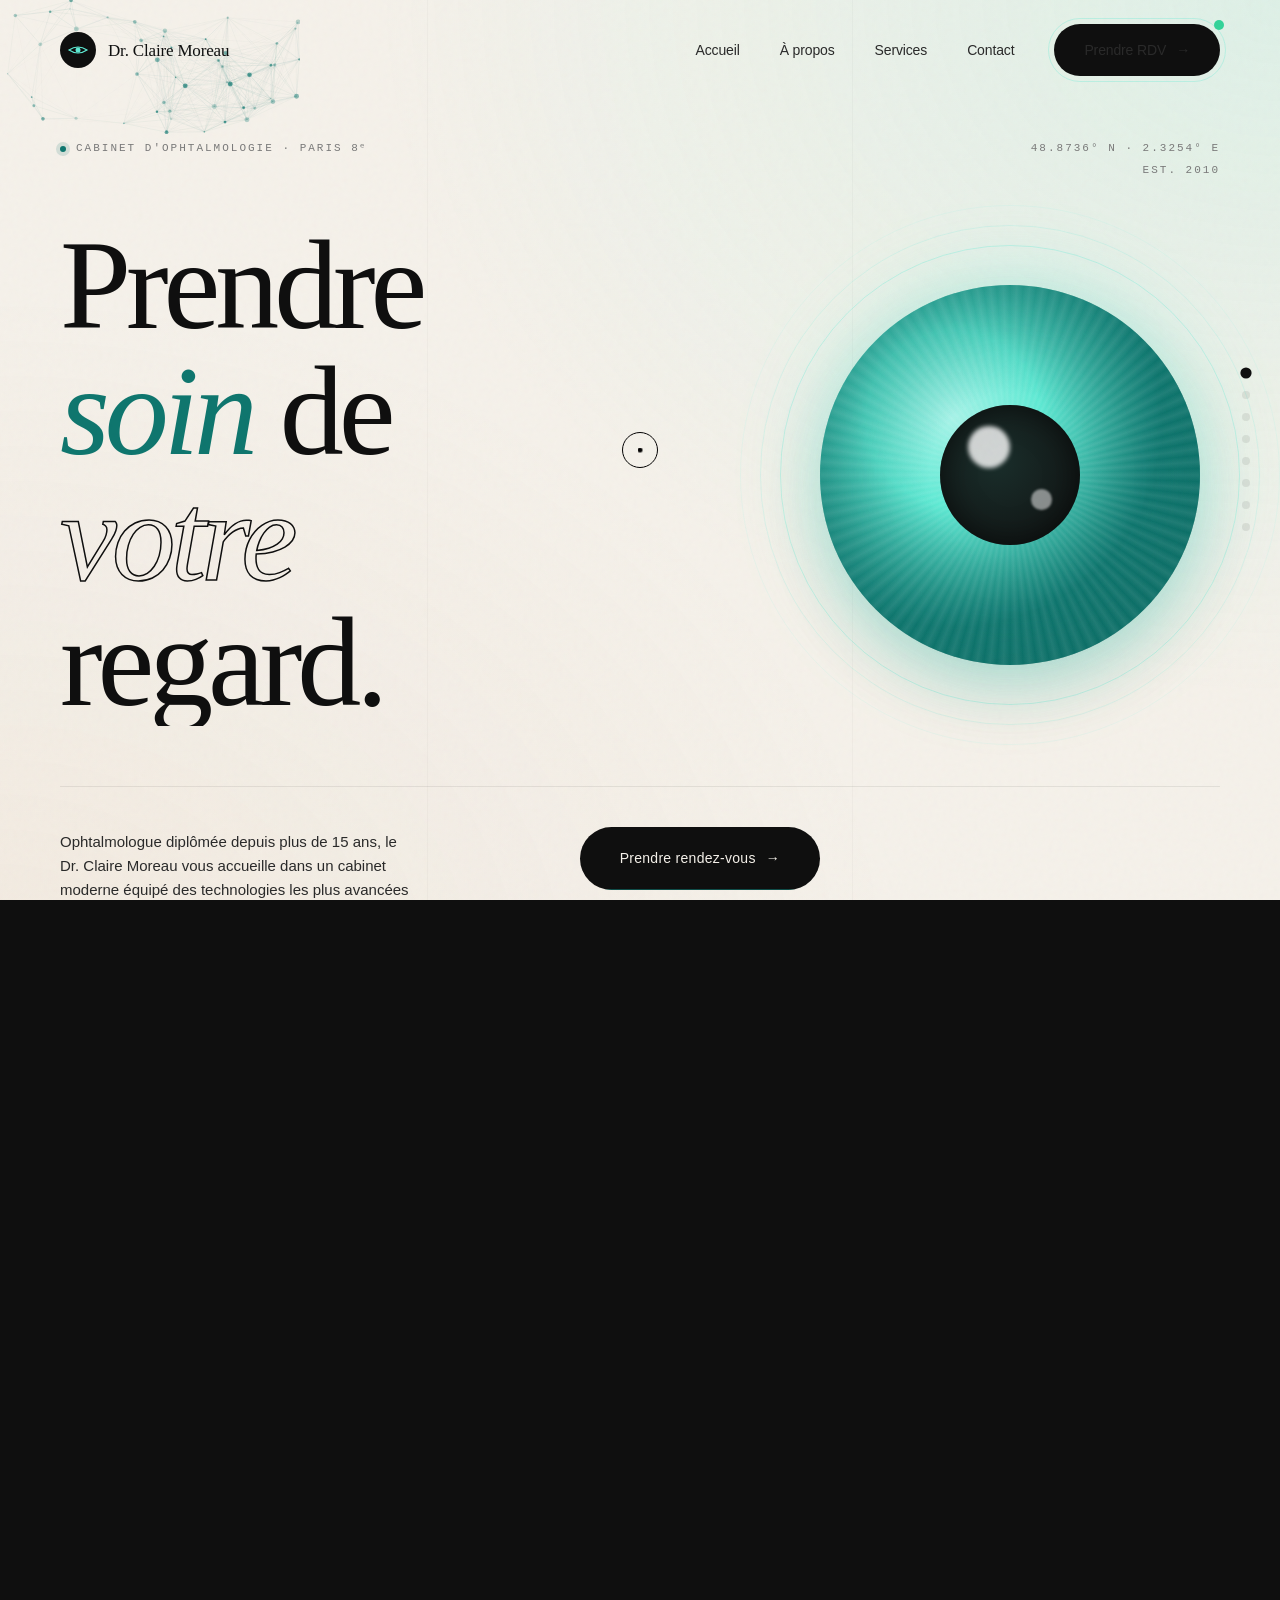
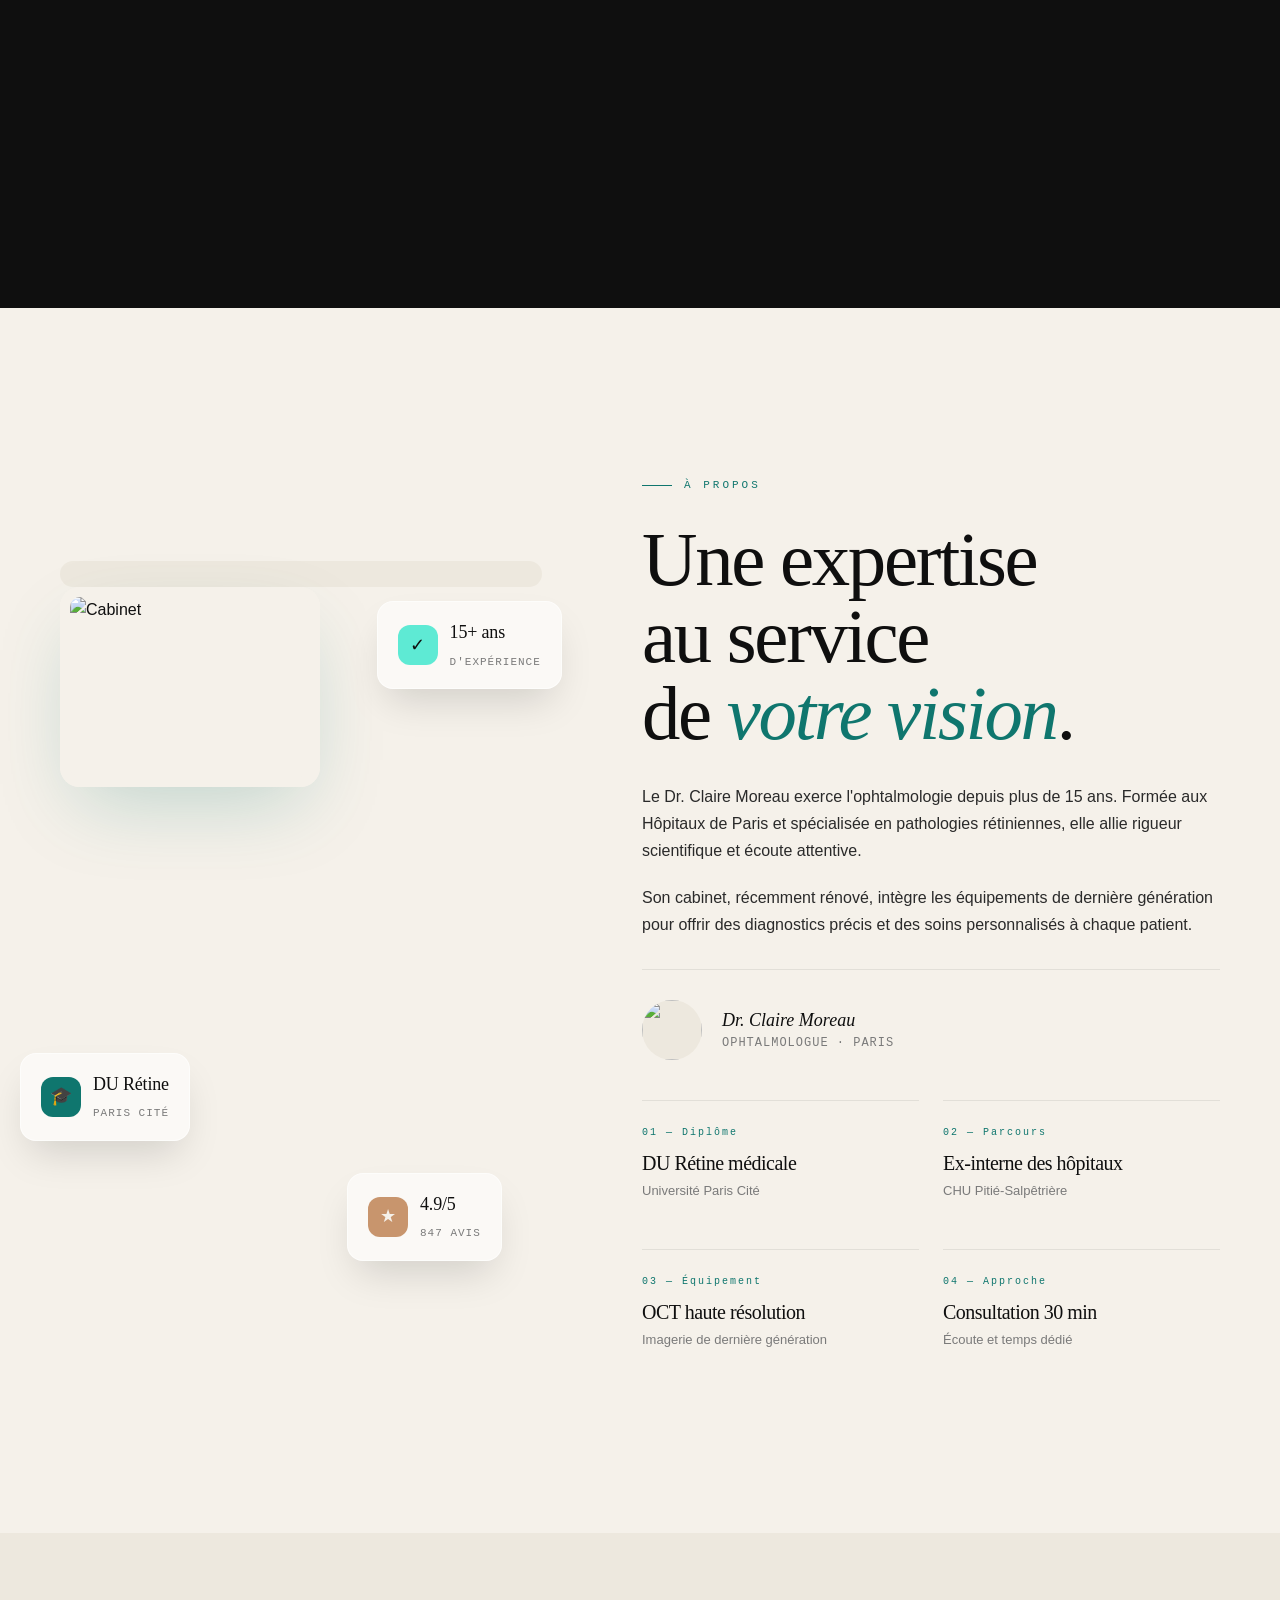
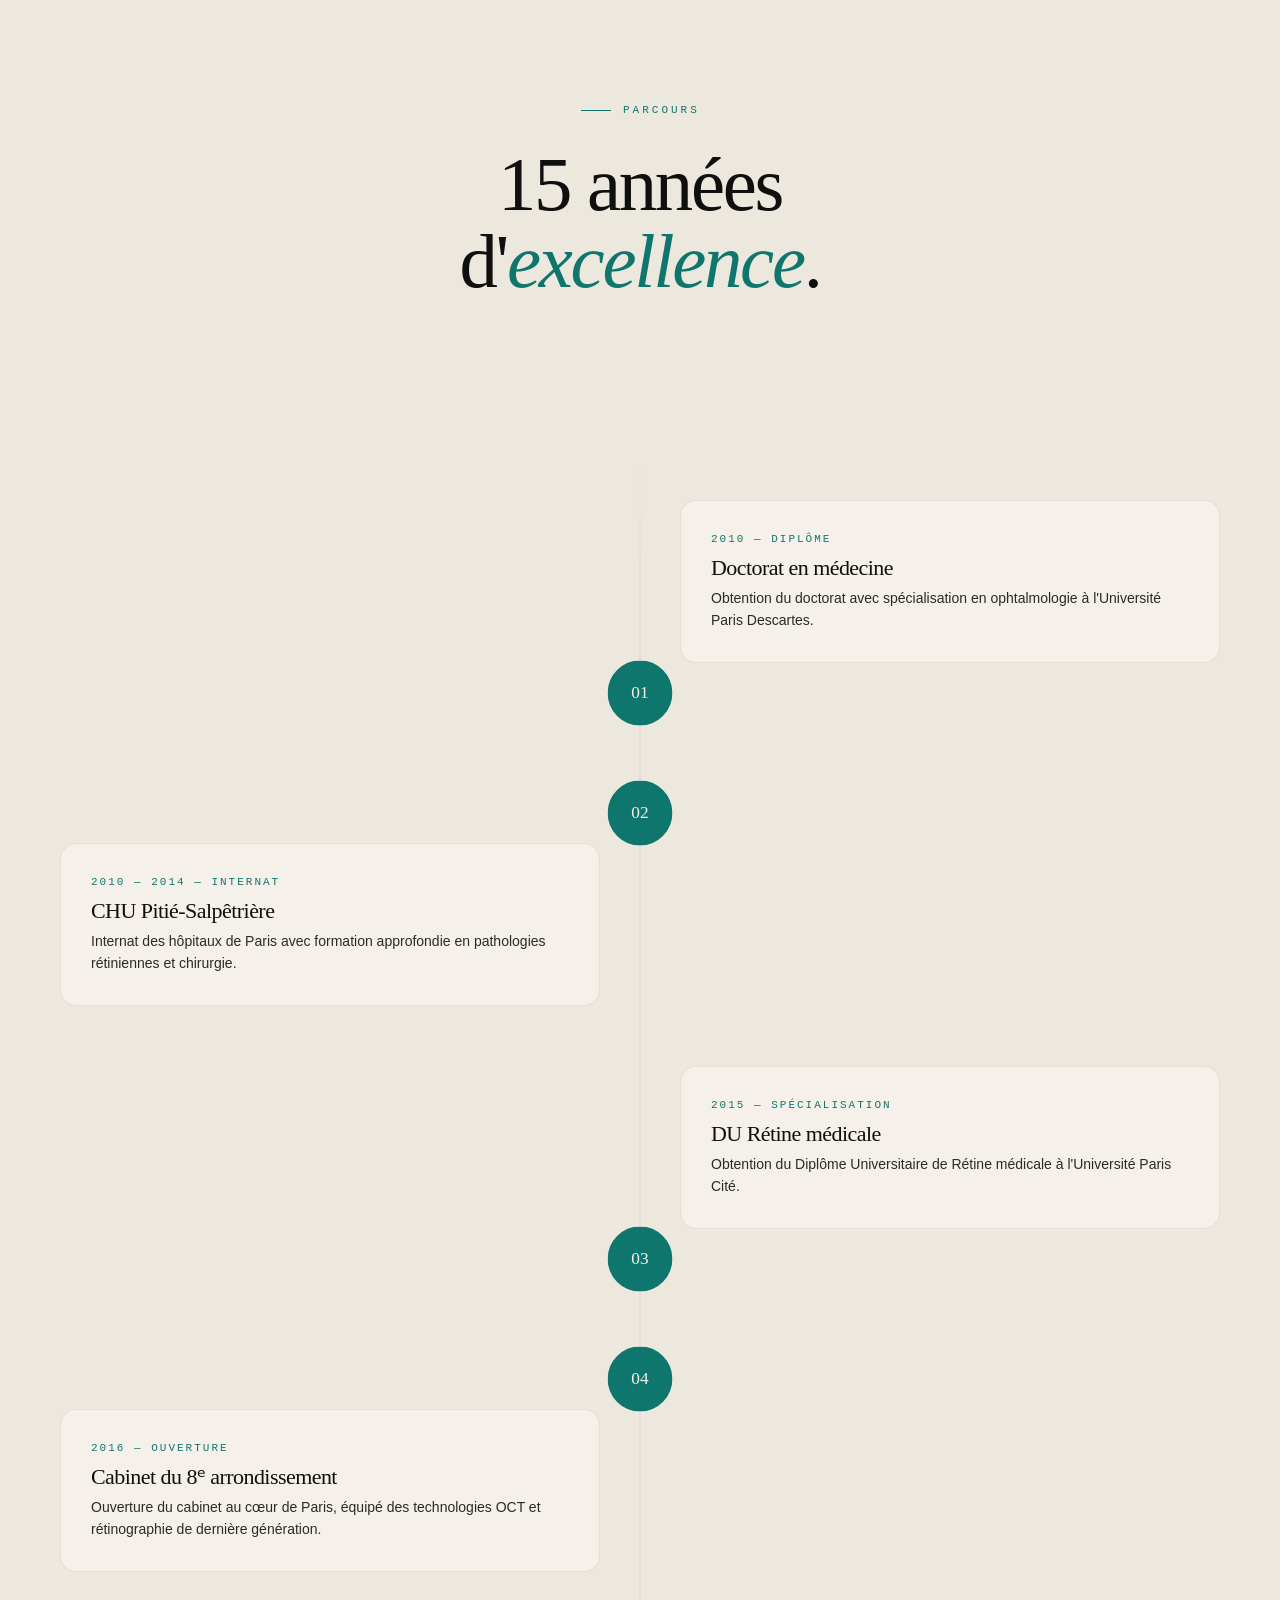
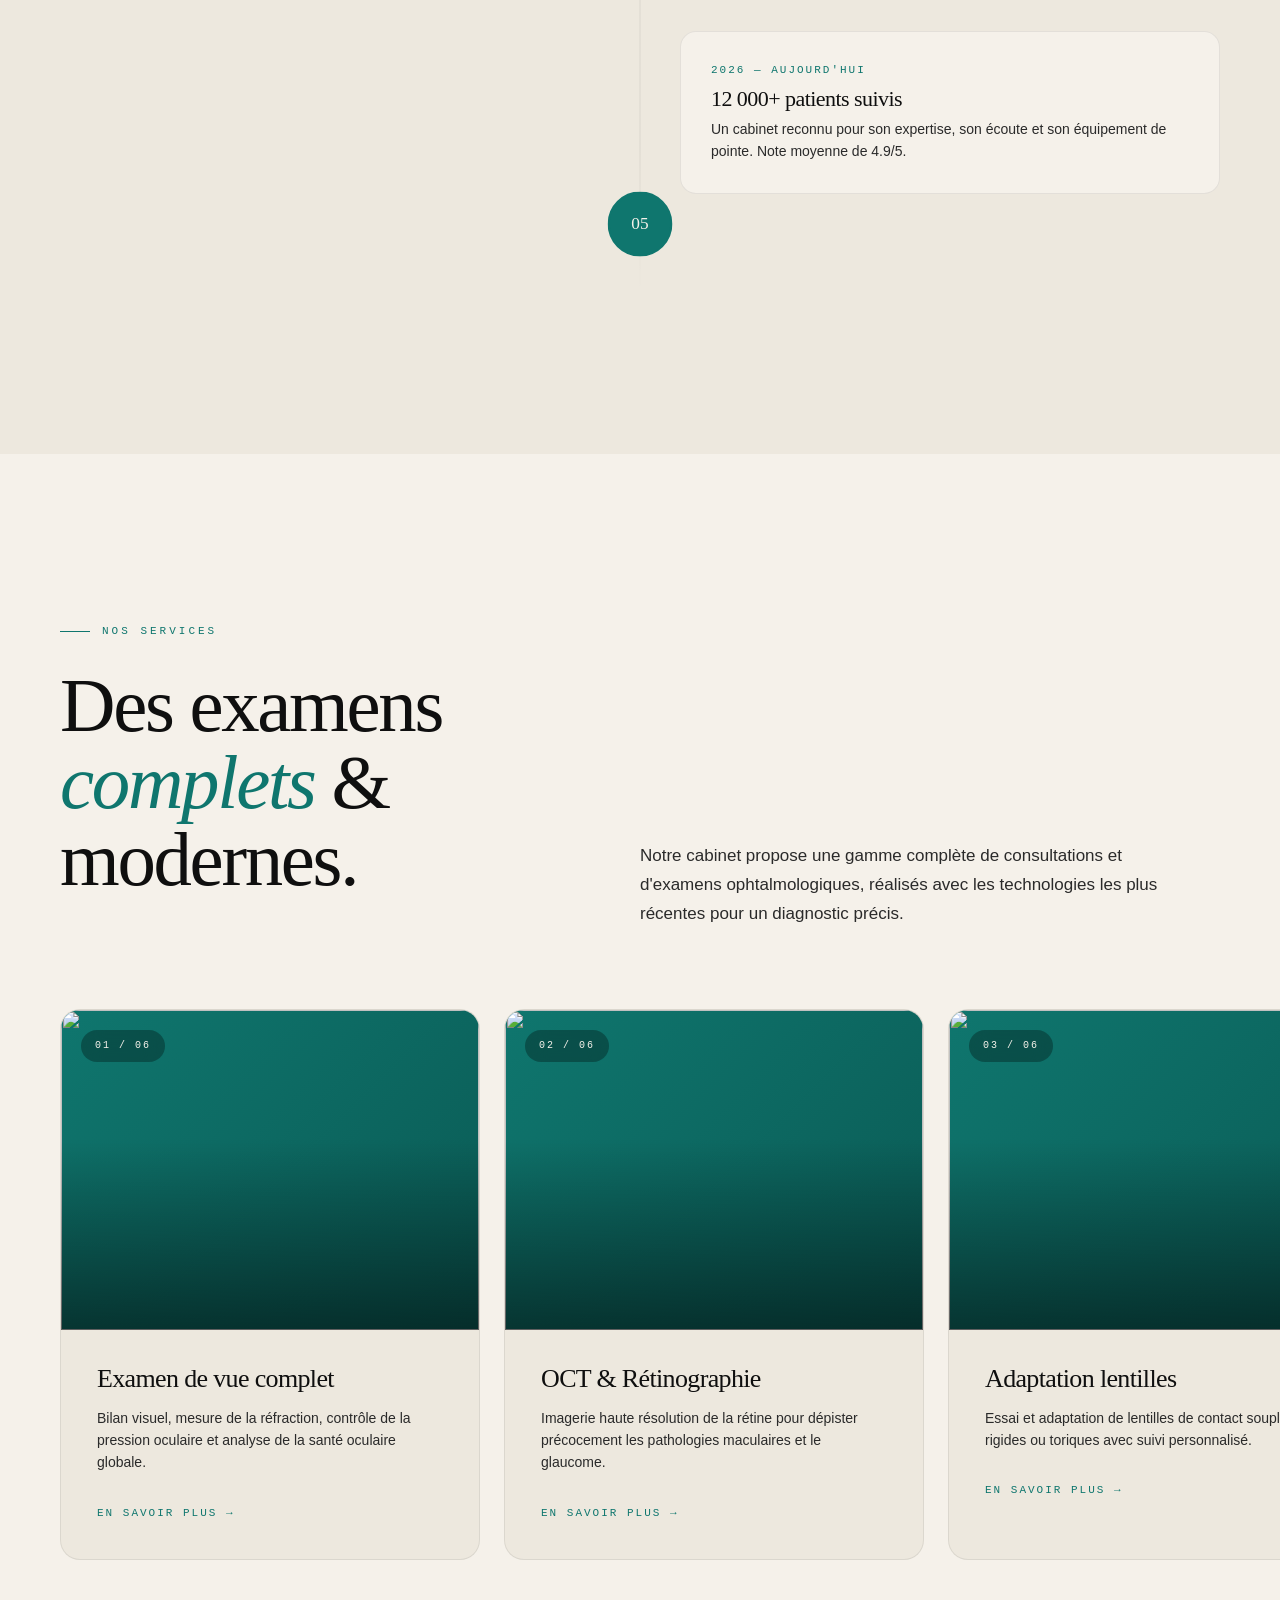
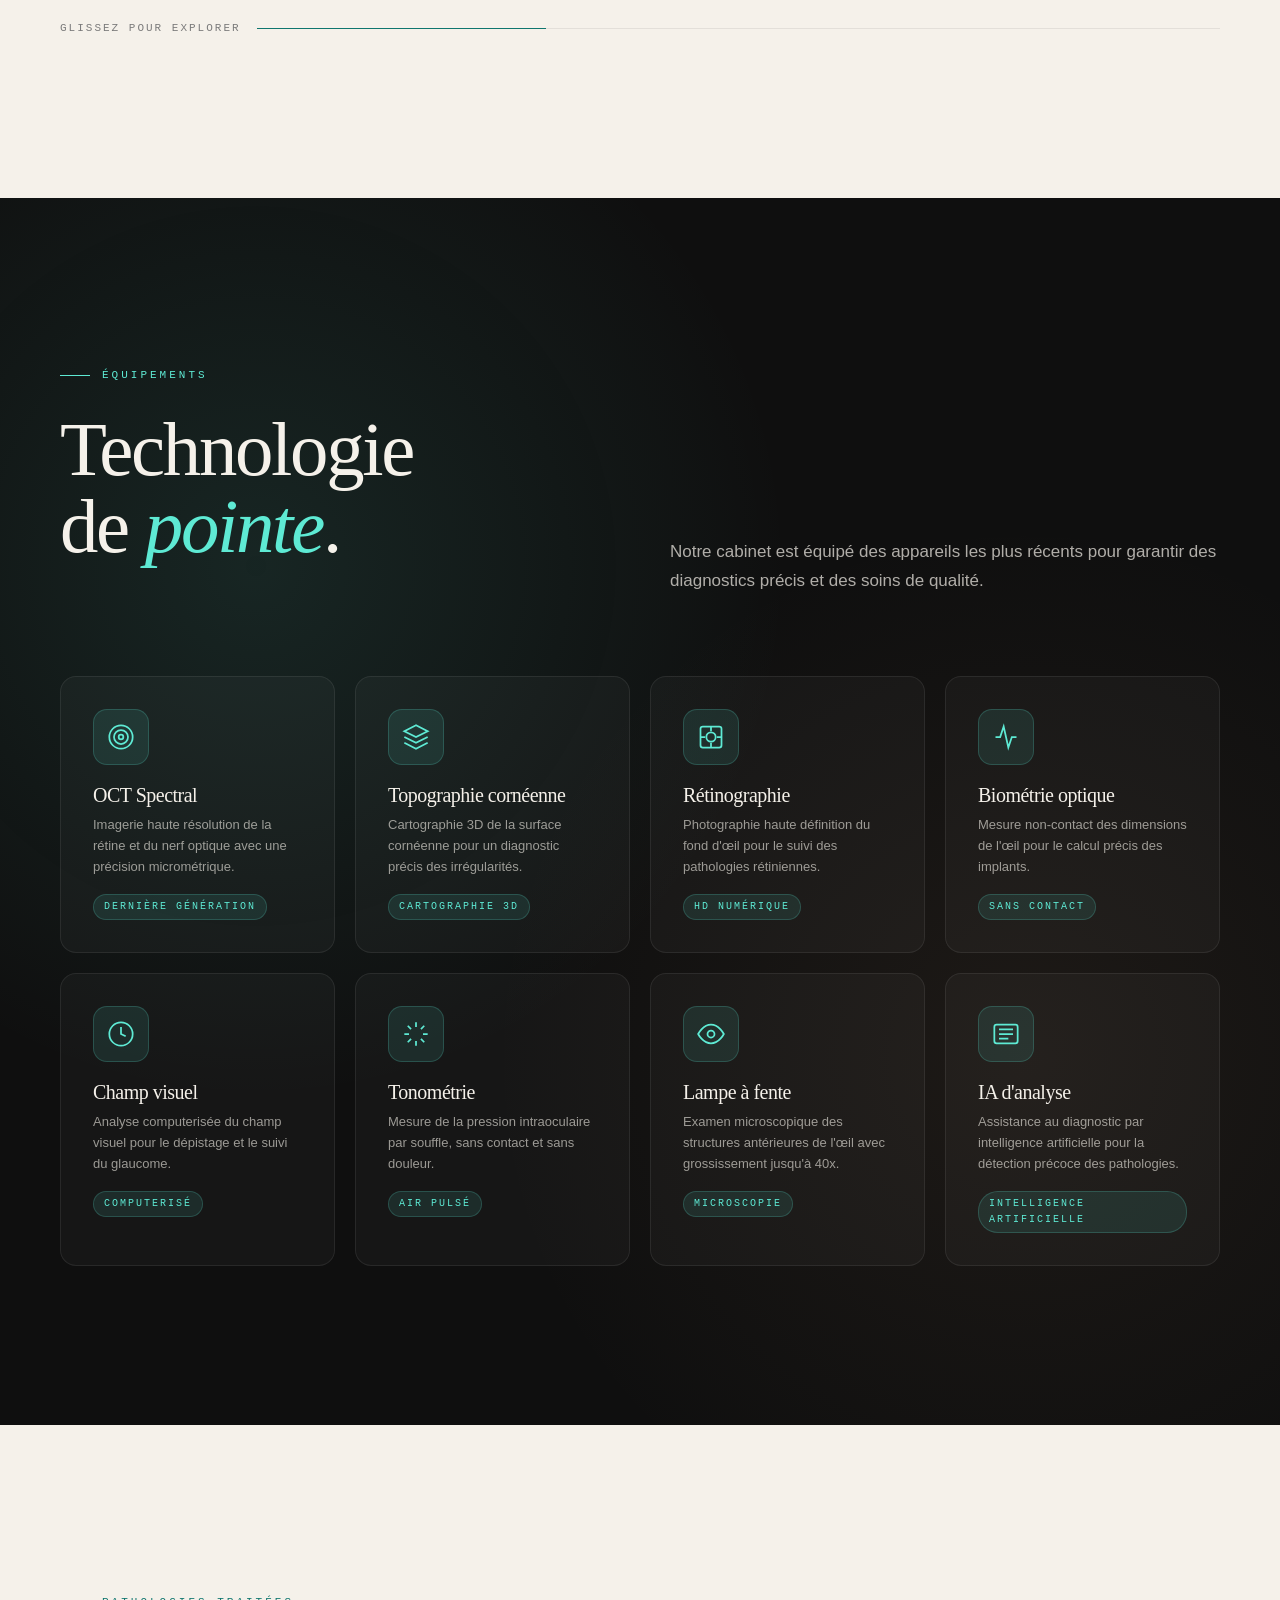
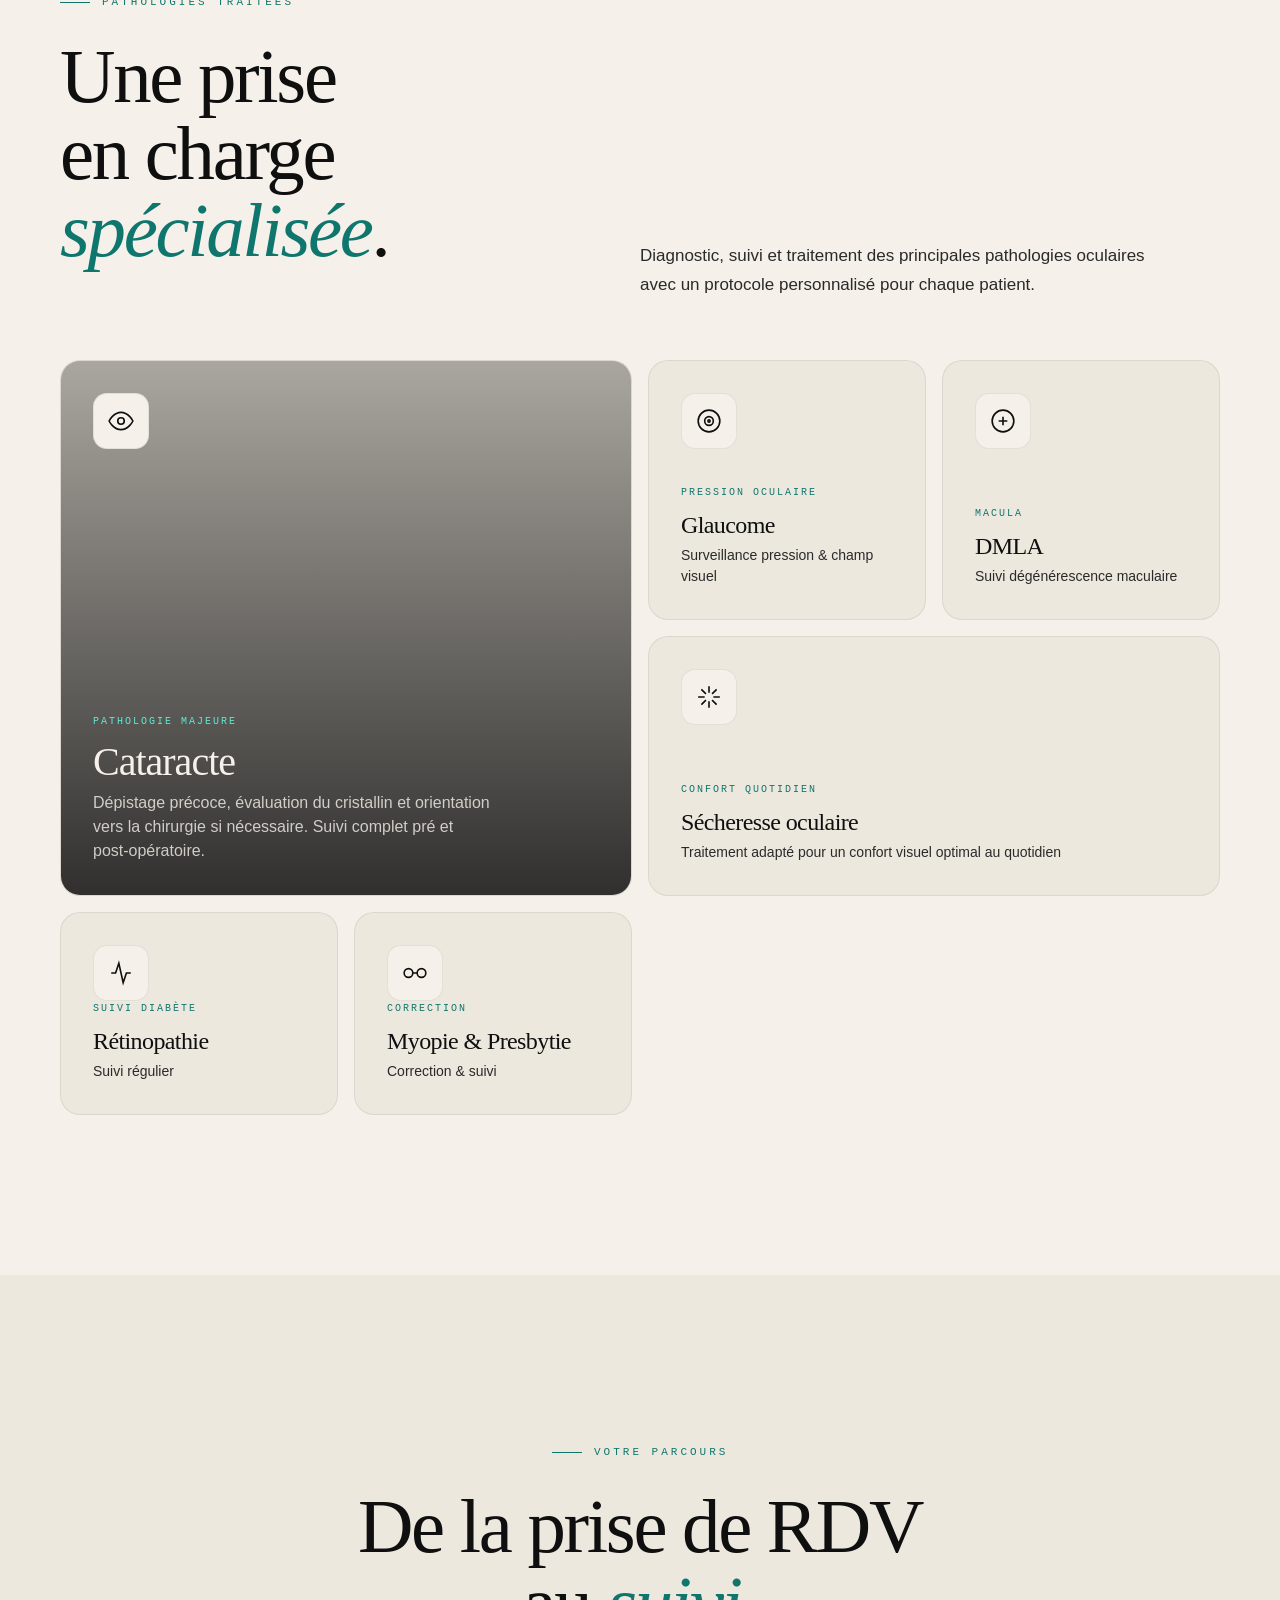
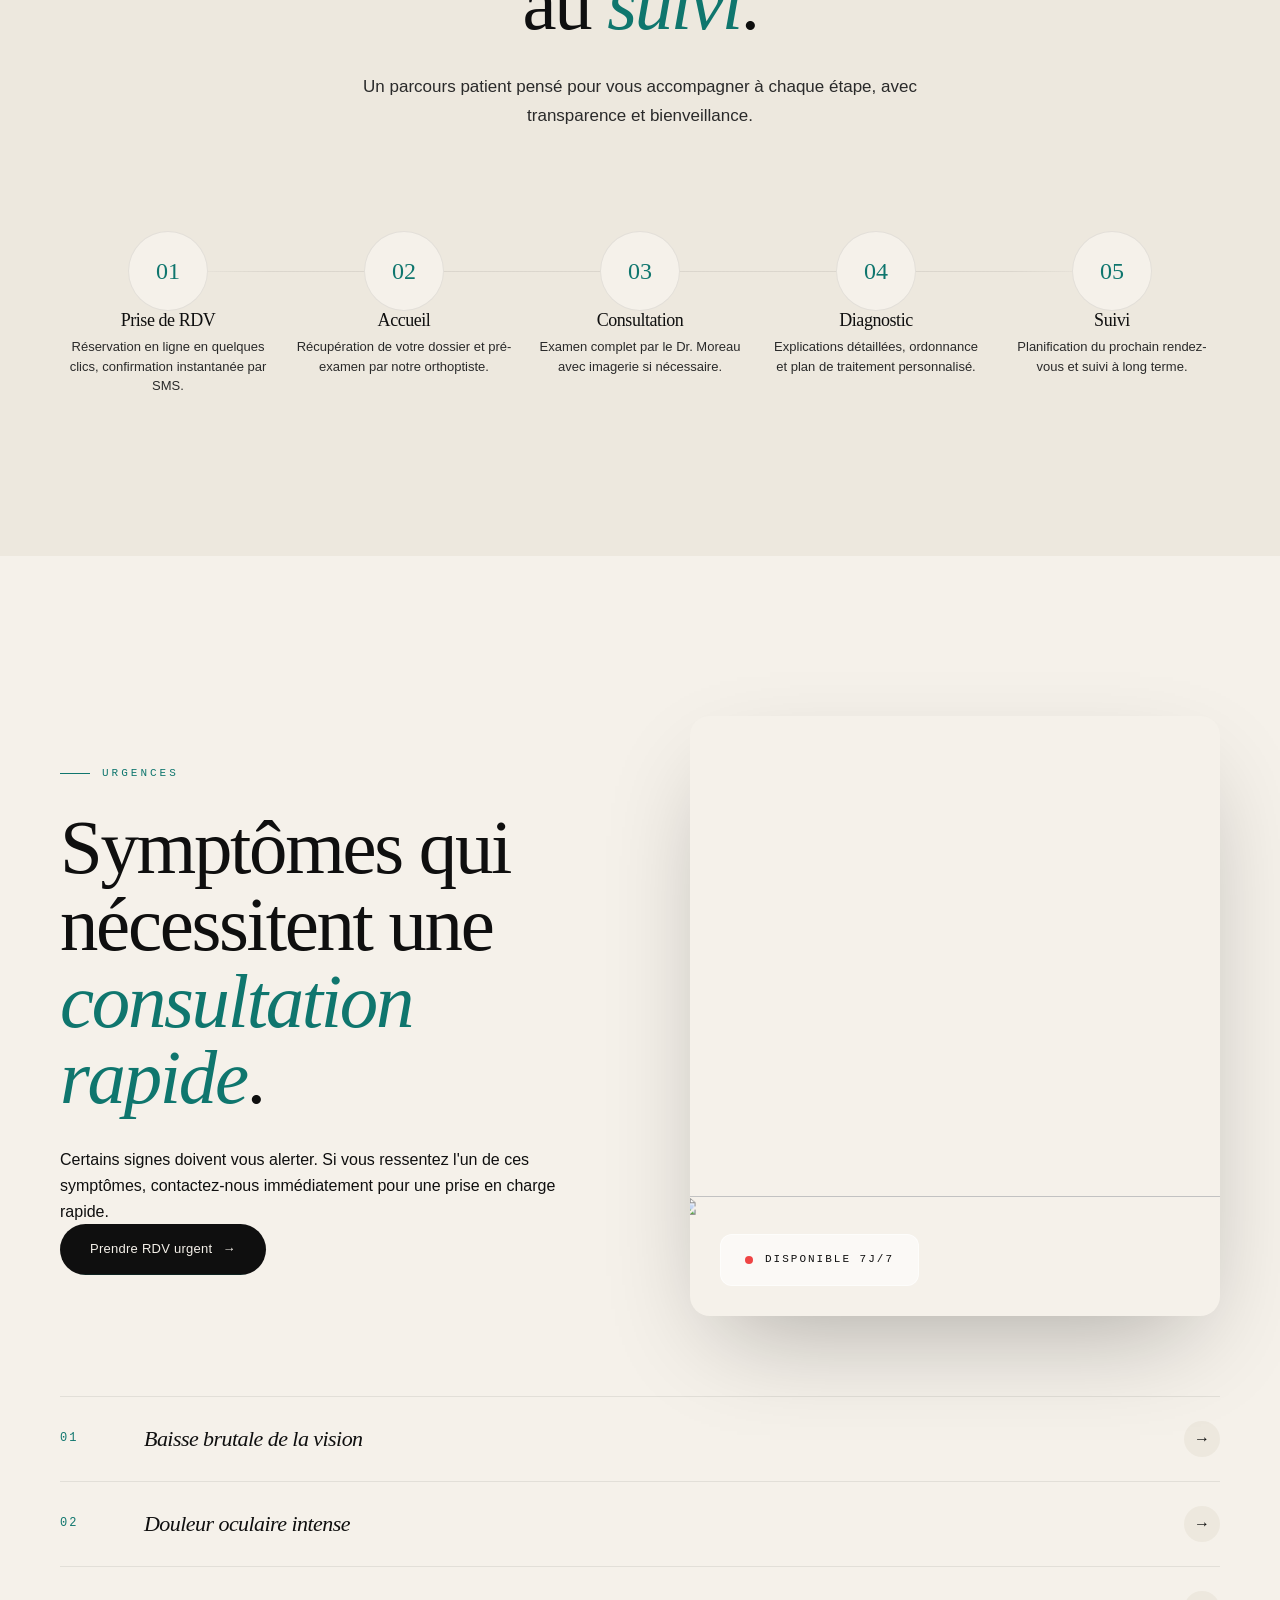
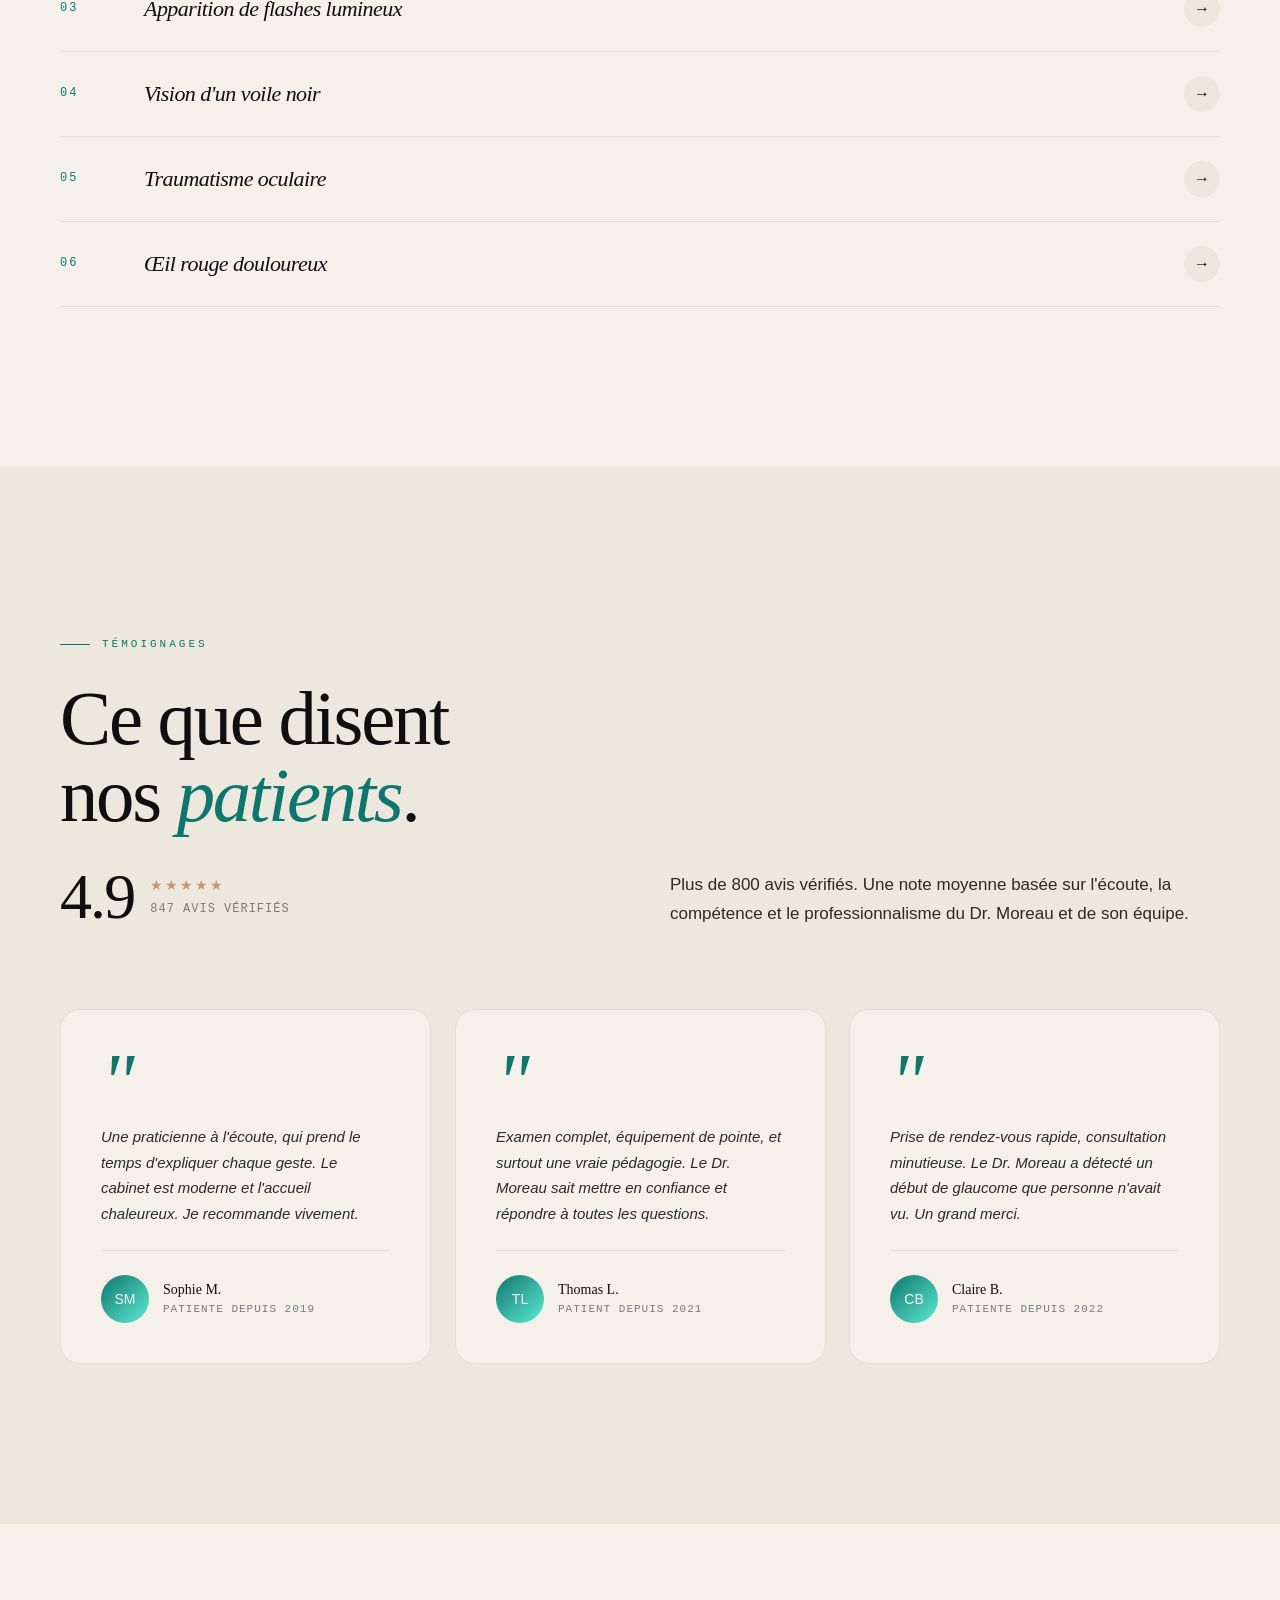
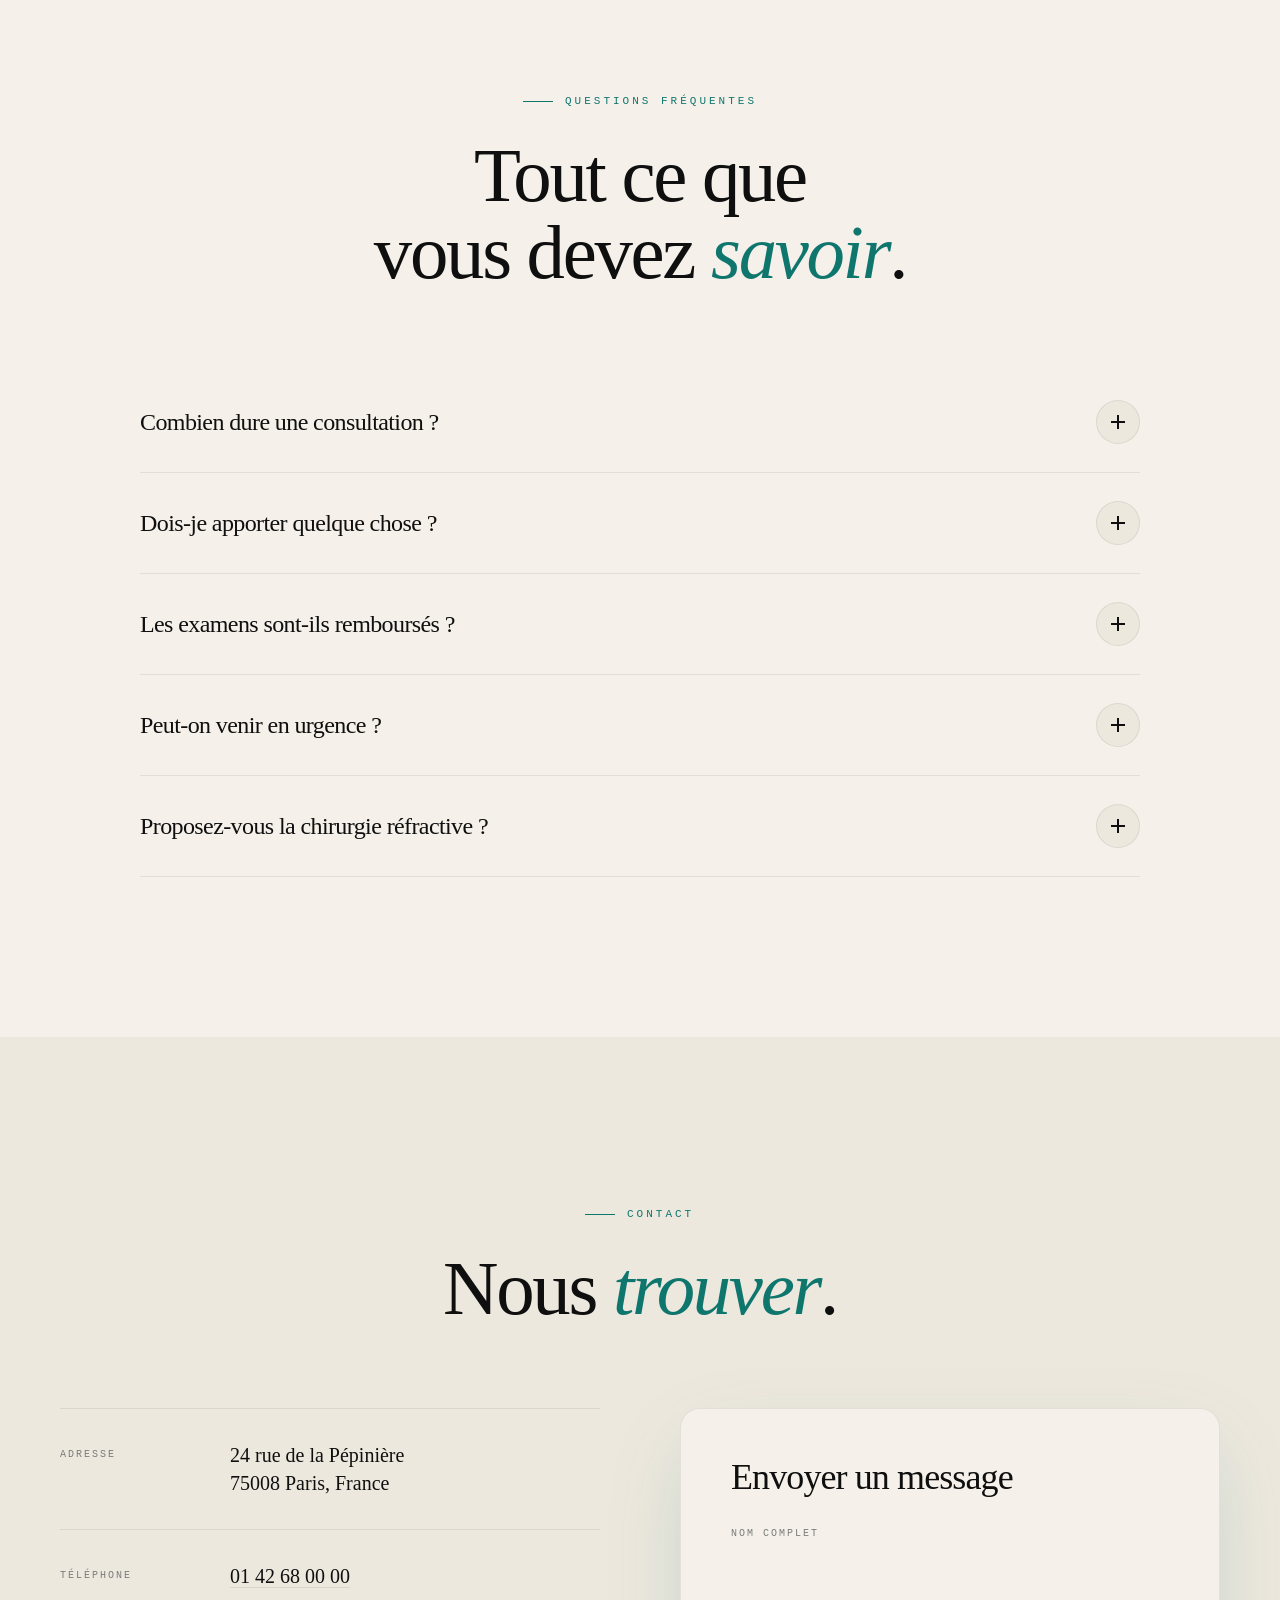
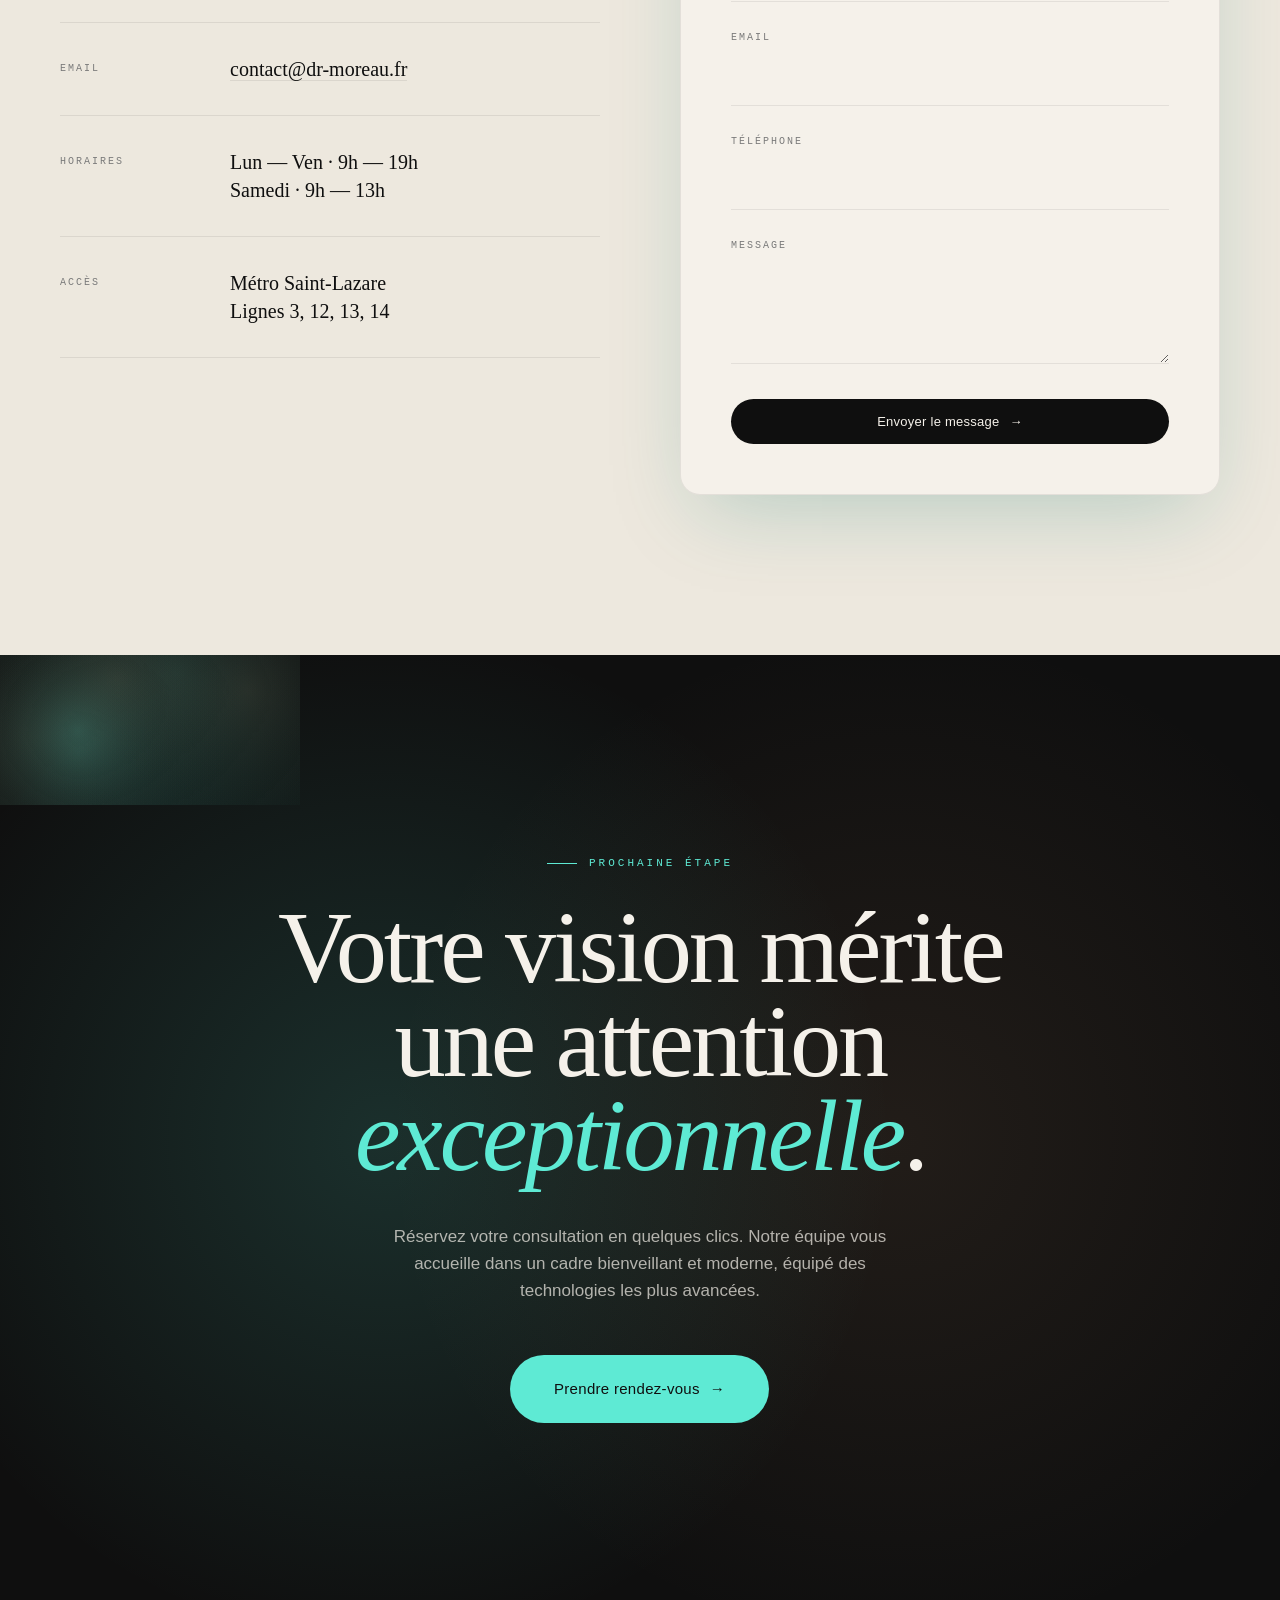
==== commit 12559bb8: "fix(pages): rebuild clean home document after page split" ====
--- a/index.html
+++ b/index.html
@@ -1,9 +1,9 @@
 <!DOCTYPE html>
 <html lang="fr">
 <head>
-<title>Dr. Claire Moreau — Ophtalmologue à Paris</title>
 <meta charset="UTF-8">
 <meta name="viewport" content="width=device-width, initial-scale=1.0">
+<title>Dr. Claire Moreau — Ophtalmologue à Paris</title>
 <meta name="theme-color" content="#F5F1EA">
 <link href="https://cdn.jsdelivr.net/fontsource/fonts/fraunces@latest/latin-400-normal.css" rel="stylesheet">
 <link href="https://cdn.jsdelivr.net/fontsource/fonts/fraunces@latest/latin-500-normal.css" rel="stylesheet">
@@ -730,9 +730,7 @@
     <a href="rdv.html" class="btn-primary" data-link><span>Prendre rendez-vous</span><span class="arrow">→</span></a>
   </section>
 
-</main>
-
-<!-- FOOTER -->
+</main><!-- FOOTER -->
 <footer class="footer">
   <div class="footer-grid">
     <div class="footer-brand">
@@ -748,2373 +746,6 @@
     <span>Mentions légales · Confidentialité</span>
   </div>
 </footer>
-
-<script>
-// ===== LOADER =====
-const loaderPercent=document.getElementById('loaderPercent');
-let loadProg=0;
-const loadInterval=setInterval(()=>{
-  loadProg+=Math.random()*8;
-  if(loadProg>=100){loadProg=100;clearInterval(loadInterval)}
-  loaderPercent.textContent=String(Math.floor(loadProg)).padStart(2,'0');
-},60);
-const finishLoader=()=>{
-  const el=document.getElementById('loader');
-  if(el) el.classList.add('done');
-};
-window.addEventListener('load',()=>setTimeout(finishLoader,450),{once:true});
-setTimeout(finishLoader,1800);
-
-// ===== BURGER MENU =====
-const burger=document.getElementById('burger');
-const mobileMenu=document.getElementById('mobileMenu');
-burger.addEventListener('click',()=>{
-  burger.classList.toggle('open');
-  mobileMenu.classList.toggle('open');
-  document.body.style.overflow=mobileMenu.classList.contains('open')?'hidden':'';
-});
-
-// ===== CURSOR =====
-const isTouchDevice='ontouchstart' in window || navigator.maxTouchPoints>0;
-const dot=document.getElementById('cursorDot'),ring=document.getElementById('cursorRing'),label=document.getElementById('cursorLabel');
-let mx=0,my=0,rx=0,ry=0;
-
-if(!isTouchDevice){
-  document.addEventListener('mousemove',e=>{mx=e.clientX;my=e.clientY;dot.style.left=mx+'px';dot.style.top=my+'px'});
-  function animCursor(){rx+=(mx-rx)*.18;ry+=(my-ry)*.18;ring.style.left=rx+'px';ring.style.top=ry+'px';label.style.left=(rx+60)+'px';label.style.top=ry+'px';requestAnimationFrame(animCursor)}
-  animCursor();
-
-  function setupHover(els,lbl,mode){
-    els.forEach(el=>{
-      el.addEventListener('mouseenter',()=>{
-        ring.classList.add(mode||'hover');
-        if(lbl){label.textContent=lbl;label.classList.add('show')}
-      });
-      el.addEventListener('mouseleave',()=>{
-        ring.classList.remove('hover');ring.classList.remove('view');
-        if(lbl)label.classList.remove('show');
-      });
-    });
-  }
-  setupHover(document.querySelectorAll('a:not(.btn-primary),button,.motif,.slot,.cal-day.available,.faq-item'));
-  setupHover(document.querySelectorAll('.btn-primary'),'RDV');
-  setupHover(document.querySelectorAll('.service-card,.bento-item,.tech-card'),'View','view');
-}
-
-// ===== PROGRESS BAR =====
-const progressBar=document.getElementById('progressBar');
-window.addEventListener('scroll',()=>{
-  const h=document.documentElement.scrollHeight-window.innerHeight;
-  progressBar.style.width=(window.scrollY/h*100)+'%';
-},{passive:true});
-
-// ===== HEADER =====
-const header=document.getElementById('header');
-window.addEventListener('scroll',()=>{header.classList.toggle('scrolled',window.scrollY>50)},{passive:true});
-
-// ===== NAV DOTS =====
-const navDots=document.querySelectorAll('.nav-dot');
-const sectionIds=['hero','about','timeline','services','tech','pathologies','urgence','contact'];
-window.addEventListener('scroll',()=>{
-  let current='hero';
-  sectionIds.forEach(id=>{
-    const el=document.getElementById(id);
-    if(el&&el.getBoundingClientRect().top<window.innerHeight/2)current=id;
-  });
-  navDots.forEach(d=>d.classList.toggle('active',d.dataset.section===current));
-},{passive:true});
-navDots.forEach(d=>{
-  d.addEventListener('click',()=>{
-    const target=document.getElementById(d.dataset.section);
-    if(target)target.scrollIntoView({behavior:'smooth'});
-  });
-});
-
-// ===== PAGE TRANSITION =====
-const pageTransition=document.getElementById('pageTransition');
-function showPage(hash){
-  const id=hash==='#rdv'?'page-rdv':'page-home';
-  const currentPage=document.querySelector('.page.active');
-  if(currentPage&&currentPage.id===id)return;
-  // Close mobile menu if open
-  if(mobileMenu.classList.contains('open')){
-    burger.classList.remove('open');
-    mobileMenu.classList.remove('open');
-    document.body.style.overflow='';
-  }
-  pageTransition.classList.add('active');
-  setTimeout(()=>{
-    document.querySelectorAll('.page').forEach(p=>p.classList.remove('active'));
-    document.getElementById(id).classList.add('active');
-    document.querySelectorAll('.nav a[data-link]').forEach(a=>a.classList.remove('active'));
-    document.querySelectorAll(`.nav a[href="${hash}"]`).forEach(a=>a.classList.add('active'));
-    window.scrollTo({top:0,behavior:'instant'});
-    setTimeout(initReveal,50);
-  },500);
-  setTimeout(()=>{pageTransition.classList.remove('active')},1000);
-}
-window.addEventListener('hashchange',()=>showPage(location.hash||'#home'));
-document.querySelectorAll('[data-link]').forEach(a=>{
-  a.addEventListener('click',e=>{
-    const href=a.getAttribute('href');
-    if(href.startsWith('#')){
-      e.preventDefault();
-      location.hash=href;
-      showPage(href);
-    }
-  });
-});
-showPage(location.hash||'#home');
-
-// ===== HERO CANVAS =====
-const heroCanvas=document.getElementById('heroCanvas');
-if(heroCanvas){
-  const ctx=heroCanvas.getContext('2d');
-  let w,h,particles=[];
-  function resizeCanvas(){w=heroCanvas.width=heroCanvas.offsetWidth;h=heroCanvas.height=heroCanvas.offsetHeight}
-  resizeCanvas();window.addEventListener('resize',resizeCanvas);
-  const particleCount=window.innerWidth<768?25:50;
-  for(let i=0;i<particleCount;i++){
-    particles.push({
-      x:Math.random()*w,y:Math.random()*h,
-      vx:(Math.random()-.5)*.3,vy:(Math.random()-.5)*.3,
-      r:Math.random()*2+.5,
-      o:Math.random()*.5+.2
-    });
-  }
-  function drawParticles(){
-    ctx.clearRect(0,0,w,h);
-    particles.forEach(p=>{
-      p.x+=p.vx;p.y+=p.vy;
-      if(p.x<0||p.x>w)p.vx*=-1;
-      if(p.y<0||p.y>h)p.vy*=-1;
-      ctx.beginPath();
-      ctx.arc(p.x,p.y,p.r,0,Math.PI*2);
-      ctx.fillStyle=`rgba(15,118,110,${p.o})`;
-      ctx.fill();
-    });
-    particles.forEach((a,i)=>{
-      particles.slice(i+1).forEach(b=>{
-        const d=Math.hypot(a.x-b.x,a.y-b.y);
-        if(d<100){
-          ctx.beginPath();
-          ctx.moveTo(a.x,a.y);ctx.lineTo(b.x,b.y);
-          ctx.strokeStyle=`rgba(15,118,110,${.15*(1-d/100)})`;
-          ctx.lineWidth=.5;ctx.stroke();
-        }
-      });
-    });
-    requestAnimationFrame(drawParticles);
-  }
-  drawParticles();
-}
-
-// ===== HERO IRIS TRACKING =====
-const heroIris=document.getElementById('heroIris');
-const heroPupil=document.getElementById('heroPupil');
-if(!isTouchDevice){
-  document.addEventListener('mousemove',e=>{
-    if(!heroIris||!heroPupil)return;
-    const rect=heroIris.getBoundingClientRect();
-    const cx=rect.left+rect.width/2,cy=rect.top+rect.height/2;
-    const dx=e.clientX-cx,dy=e.clientY-cy;
-    const dist=Math.hypot(dx,dy);
-    const maxPupil=30;
-    const factor=Math.min(dist/400,1);
-    const px=(dx/(dist+1))*maxPupil*factor;
-    const py=(dy/(dist+1))*maxPupil*factor;
-    heroPupil.style.transform=`translate(calc(-50% + ${px}px),calc(-50% + ${py}px))`;
-  });
-}
-
-// ===== CTA CANVAS =====
-const ctaCanvas=document.getElementById('ctaCanvas');
-if(ctaCanvas){
-  const ctx=ctaCanvas.getContext('2d');
-  let w,h,orbs=[];
-  function resizeCta(){w=ctaCanvas.width=ctaCanvas.offsetWidth;h=ctaCanvas.height=ctaCanvas.offsetHeight}
-  resizeCta();window.addEventListener('resize',resizeCta);
-  const orbCount=window.innerWidth<768?3:6;
-  for(let i=0;i<orbCount;i++){
-    orbs.push({
-      x:Math.random()*w,y:Math.random()*h,
-      vx:(Math.random()-.5)*.5,vy:(Math.random()-.5)*.5,
-      r:Math.random()*200+100,
-      c:i%2===0?'rgba(94,234,212,.15)':'rgba(200,149,109,.1)'
-    });
-  }
-  function drawOrbs(){
-    ctx.clearRect(0,0,w,h);
-    orbs.forEach(o=>{
-      o.x+=o.vx;o.y+=o.vy;
-      if(o.x<-o.r)o.x=w+o.r;
-      if(o.x>w+o.r)o.x=-o.r;
-      if(o.y<-o.r)o.y=h+o.r;
-      if(o.y>h+o.r)o.y=-o.r;
-      const grad=ctx.createRadialGradient(o.x,o.y,0,o.x,o.y,o.r);
-      grad.addColorStop(0,o.c);
-      grad.addColorStop(1,'transparent');
-      ctx.fillStyle=grad;
-      ctx.beginPath();ctx.arc(o.x,o.y,o.r,0,Math.PI*2);ctx.fill();
-    });
-    requestAnimationFrame(drawOrbs);
-  }
-  drawOrbs();
-}
-
-// ===== REVEAL =====
-function initReveal(){
-  const obs=new IntersectionObserver(entries=>{
-    entries.forEach(e=>{if(e.isIntersecting){e.target.classList.add('visible');obs.unobserve(e.target)}});
-  },{threshold:.1});
-  document.querySelectorAll('.reveal,.reveal-stagger,.img-reveal').forEach(el=>obs.observe(el));
-}
-initReveal();
-
-// ===== STATS RINGS =====
-const statsObs=new IntersectionObserver(entries=>{
-  entries.forEach(e=>{
-    if(e.isIntersecting){
-      document.querySelectorAll('.stat-ring').forEach(ring=>ring.classList.add('animate'));
-      statsObs.disconnect();
-    }
-  });
-},{threshold:.3});
-const statsSection=document.querySelector('.stats');
-if(statsSection)statsObs.observe(statsSection);
-
-// ===== COUNTERS =====
-const countObs=new IntersectionObserver(entries=>{
-  entries.forEach(e=>{
-    if(e.isIntersecting){
-      const el=e.target,target=+el.dataset.count;
-      let cur=0,step=target/50;
-      const t=setInterval(()=>{
-        cur+=step;
-        if(cur>=target){cur=target;clearInterval(t)}
-        el.textContent=Math.floor(cur).toLocaleString('fr-FR');
-      },30);
-      countObs.unobserve(el);
-    }
-  });
-},{threshold:.5});
-document.querySelectorAll('[data-count]').forEach(el=>countObs.observe(el));
-
-// ===== TIMELINE PROGRESS =====
-const timelineSection=document.getElementById('timeline');
-const timelineProgress=document.getElementById('timelineProgress');
-if(timelineSection&&timelineProgress){
-  window.addEventListener('scroll',()=>{
-    const rect=timelineSection.getBoundingClientRect();
-    const sectionTop=rect.top;
-    const sectionHeight=rect.height;
-    const windowHeight=window.innerHeight;
-    if(sectionTop<windowHeight&&sectionTop+sectionHeight>0){
-      const progress=Math.min(Math.max((windowHeight-sectionTop)/(sectionHeight+windowHeight),0),1);
-      timelineProgress.style.height=(progress*100)+'%';
-    }
-  },{passive:true});
-}
-
-// ===== FAQ =====
-document.querySelectorAll('.faq-item').forEach(item=>{
-  item.addEventListener('click',()=>{
-    const isOpen=item.classList.contains('open');
-    document.querySelectorAll('.faq-item').forEach(i=>i.classList.remove('open'));
-    if(!isOpen)item.classList.add('open');
-  });
-});
-
-// ===== PARALLAX IMAGES =====
-window.addEventListener('scroll',()=>{
-  document.querySelectorAll('.about-img-main img, .urgence-visual img').forEach(img=>{
-    const rect=img.getBoundingClientRect();
-    const center=rect.top+rect.height/2;
-    const offset=(center-window.innerHeight/2)*0.05;
-    img.style.transform=`translateY(${offset}px) scale(1.05)`;
-  });
-},{passive:true});
-
-// ===== MAGNETIC BUTTONS (desktop only) =====
-if(!isTouchDevice){
-  document.querySelectorAll('.btn-primary').forEach(btn=>{
-    btn.addEventListener('mousemove',e=>{
-      const rect=btn.getBoundingClientRect();
-      const x=e.clientX-rect.left-rect.width/2;
-      const y=e.clientY-rect.top-rect.height/2;
-      btn.style.transform=`translate(${x*0.15}px,${y*0.25}px) translateY(-3px)`;
-    });
-    btn.addEventListener('mouseleave',()=>{
-      btn.style.transform='';
-    });
-  });
-}
-
-// ===== SERVICES DRAG SCROLL =====
-const servicesScroll=document.getElementById('servicesScroll');
-if(servicesScroll){
-  let isDown=false,startX,scrollLeft;
-  servicesScroll.addEventListener('mousedown',e=>{
-    isDown=true;servicesScroll.style.cursor='grabbing';
-    startX=e.pageX-servicesScroll.offsetLeft;
-    scrollLeft=servicesScroll.scrollLeft;
-  });
-  servicesScroll.addEventListener('mouseleave',()=>{isDown=false;servicesScroll.style.cursor=''});
-  servicesScroll.addEventListener('mouseup',()=>{isDown=false;servicesScroll.style.cursor=''});
-  servicesScroll.addEventListener('mousemove',e=>{
-    if(!isDown)return;
-    e.preventDefault();
-    const x=e.pageX-servicesScroll.offsetLeft;
-    const walk=(x-startX)*1.5;
-    servicesScroll.scrollLeft=scrollLeft-walk;
-  });
-}
-
-// ===== RDV =====
-const state={motif:null,date:null,slot:null,viewDate:new Date()};
-const monthNames=['Janvier','Février','Mars','Avril','Mai','Juin','Juillet','Août','Septembre','Octobre','Novembre','Décembre'];
-const dayNames=['Lun','Mar','Mer','Jeu','Ven','Sam','Dim'];
-
-const rdvEls={
-  calendar:document.getElementById('calendarSection'),
-  slots:document.getElementById('slotsSection'),
-  recap:document.getElementById('recapSection'),
-  confirm:document.getElementById('confirmSection')
-};
-
-function rdvScrollTo(el){
-  if(!el)return;
-  requestAnimationFrame(()=>setTimeout(()=>el.scrollIntoView({behavior:'smooth',block:'start'}),40));
-}
-
-function setRdvPanel(el,display){
-  if(!el)return;
-  el.style.display=display;
-  el.classList.remove('visible','is-visible');
-  requestAnimationFrame(()=>el.classList.add('visible','is-visible'));
-}
-
-function resetRdvAfterMotif(){
-  state.date=null;
-  state.slot=null;
-  rdvEls.slots.style.display='none';
-  rdvEls.recap.style.display='none';
-  rdvEls.confirm.style.display='none';
-}
-
-document.querySelectorAll('.motif').forEach(m=>{
-  m.addEventListener('click',()=>{
-    document.querySelectorAll('.motif').forEach(x=>x.classList.remove('selected'));
-    m.classList.add('selected');
-    state.motif=m.dataset.motif;
-    resetRdvAfterMotif();
-    updateSteps(2);
-    renderCalendar();
-    setRdvPanel(rdvEls.calendar,'block');
-    rdvScrollTo(rdvEls.calendar);
-  });
-});
-
-function updateSteps(n){
-  document.querySelectorAll('.step').forEach(s=>{
-    const sn=+s.dataset.step;
-    s.classList.remove('active','done');
-    if(sn<n)s.classList.add('done');
-    if(sn===n)s.classList.add('active');
-  });
-}
-
-function renderCalendar(){
-  const calendarDays=document.getElementById('calendarDays');
-  const monthTitle=document.getElementById('calMonthYear');
-  if(!calendarDays||!monthTitle)return;
-
-  const d=state.viewDate;
-  const year=d.getFullYear(),month=d.getMonth();
-  monthTitle.textContent=`${monthNames[month]} ${year}`;
-
-  const first=new Date(year,month,1);
-  const last=new Date(year,month+1,0);
-  const startDay=(first.getDay()+6)%7;
-  const today=new Date();
-  today.setHours(0,0,0,0);
-
-  let html=dayNames.map(n=>`<div class="cal-day-name">${n}</div>`).join('');
-  for(let i=0;i<startDay;i++)html+='<div class="cal-day empty" aria-hidden="true"></div>';
-
-  for(let day=1;day<=last.getDate();day++){
-    const date=new Date(year,month,day);
-    const dow=date.getDay();
-    const isPast=date<today;
-    const isWeekend=dow===0||dow===6;
-    const isAvailable=!isPast&&!isWeekend;
-    const isToday=date.getTime()===today.getTime();
-    const isSelected=state.date&&state.date.getTime()===date.getTime();
-    let cls='cal-day '+(isAvailable?'available':'disabled');
-    if(isToday)cls+=' today';
-    if(isSelected)cls+=' selected';
-    html+=`<button type="button" class="${cls}" data-day="${day}" ${isAvailable?'':'disabled'}>${day}</button>`;
-  }
-
-  calendarDays.innerHTML=html;
-  calendarDays.querySelectorAll('.cal-day.available').forEach(el=>{
-    el.addEventListener('click',()=>{
-      const day=Number(el.dataset.day);
-      state.date=new Date(year,month,day);
-      state.slot=null;
-      updateSteps(3);
-      renderCalendar();
-      showSlots();
-    });
-  });
-
-  const prev=document.getElementById('prevMonth');
-  if(prev)prev.disabled=(year===today.getFullYear()&&month<=today.getMonth());
-}
-
-document.getElementById('prevMonth')?.addEventListener('click',()=>{
-  state.viewDate.setMonth(state.viewDate.getMonth()-1);
-  renderCalendar();
-});
-
-document.getElementById('nextMonth')?.addEventListener('click',()=>{
-  state.viewDate.setMonth(state.viewDate.getMonth()+1);
-  renderCalendar();
-});
-
-function showSlots(){
-  if(!state.date)return;
-  const slots=['09:00','09:30','10:00','10:30','11:00','11:30','14:00','14:30','15:00','15:30','16:00','16:30','17:00','17:30','18:00'];
-  const seed=state.date.getDate()+state.date.getMonth();
-  const available=slots.filter((_,i)=>(i+seed)%3!==0);
-  const grid=document.getElementById('slotsGrid');
-  const dateLabel=document.getElementById('slotDate');
-  if(!grid||!dateLabel)return;
-
-  dateLabel.textContent=state.date.toLocaleDateString('fr-FR',{weekday:'long',day:'numeric',month:'long',year:'numeric'});
-  grid.innerHTML=available.map(s=>`<button type="button" class="slot" data-slot="${s}">${s}</button>`).join('');
-
-  grid.querySelectorAll('.slot').forEach(el=>{
-    el.addEventListener('click',()=>{
-      grid.querySelectorAll('.slot').forEach(x=>x.classList.remove('selected'));
-      el.classList.add('selected');
-      state.slot=el.dataset.slot;
-      updateSteps(4);
-      showRecap();
-    });
-  });
-
-  setRdvPanel(rdvEls.slots,'block');
-  rdvScrollTo(rdvEls.slots);
-}
-
-function showRecap(){
-  if(!state.date||!state.slot)return;
-  document.getElementById('recapMotif').textContent=state.motif||'—';
-  document.getElementById('recapDate').textContent=state.date.toLocaleDateString('fr-FR',{weekday:'long',day:'numeric',month:'long'});
-  document.getElementById('recapSlot').textContent=state.slot;
-  setRdvPanel(rdvEls.recap,'grid');
-  rdvScrollTo(rdvEls.recap);
-}
-
-function confirmRdv(){
-  const name=document.getElementById('fName').value.trim();
-  const email=document.getElementById('fEmail').value.trim();
-  const phone=document.getElementById('fPhone').value.trim();
-
-  if(!name||!email||!phone){alert('Veuillez remplir tous les champs');return}
-  if(!/^[\\d\\s+().-]{10,}$/.test(phone)){alert('Numéro de téléphone invalide');return}
-
-  document.getElementById('confMotif').textContent=state.motif||'—';
-  document.getElementById('confDate').textContent=state.date.toLocaleDateString('fr-FR',{weekday:'long',day:'numeric',month:'long'})+' à '+state.slot;
-  rdvEls.recap.style.display='none';
-  setRdvPanel(rdvEls.confirm,'block');
-  updateSteps(4);
-  rdvScrollTo(rdvEls.confirm);
-}
-
-renderCalendar();tml lang="fr">
-<head>
-<meta charset="UTF-8">
-<meta name="viewport" content="width=device-width, initial-scale=1.0">
-<title>Dr. Claire Moreau — Ophtalmologue à Paris</title>
-<meta name="theme-color" content="#F5F1EA">
-<link href="https://cdn.jsdelivr.net/fontsource/fonts/fraunces@latest/latin-400-normal.css" rel="stylesheet">
-<link href="https://cdn.jsdelivr.net/fontsource/fonts/fraunces@latest/latin-500-normal.css" rel="stylesheet">
-<link href="https://cdn.jsdelivr.net/fontsource/fonts/fraunces@latest/latin-600-normal.css" rel="stylesheet">
-<link href="https://cdn.jsdelivr.net/fontsource/fonts/fraunces@latest/latin-700-normal.css" rel="stylesheet">
-<link href="https://cdn.jsdelivr.net/fontsource/fonts/inter@latest/latin-300-normal.css" rel="stylesheet">
-<link href="https://cdn.jsdelivr.net/fontsource/fonts/inter@latest/latin-400-normal.css" rel="stylesheet">
-<link href="https://cdn.jsdelivr.net/fontsource/fonts/inter@latest/latin-500-normal.css" rel="stylesheet">
-<link href="https://cdn.jsdelivr.net/fontsource/fonts/jetbrains-mono@latest/latin-400-normal.css" rel="stylesheet">
-<style>
-:root{
-  --sage:#0F766E;
-  --sage-dark:#0a5a54;
-  --sage-light:#14908a;
-  --mint:#5EEAD4;
-  --cream:#F5F1EA;
-  --cream-2:#EDE8DE;
-  --cream-3:#E5DFD2;
-  --ink:#0f0f0f;
-  --ink-2:#2a2a2a;
-  --muted:#7a7a7a;
-  --copper:#C8956D;
-  --line:rgba(15,15,15,.08);
-  --line-dark:rgba(255,255,255,.08);
-  --shadow:0 30px 80px -20px rgba(15,118,110,.25);
-  --shadow-lg:0 40px 100px -30px rgba(0,0,0,.3);
-  --radius:20px;
-  --glass:rgba(255,255,255,.55);
-  --glass-border:rgba(255,255,255,.6);
-  --pad-x:60px;
-  --section-pad:160px;
-}
-*{margin:0;padding:0;box-sizing:border-box}
-html{scroll-behavior:smooth;-webkit-text-size-adjust:100%}
-body{
-  font-family:'Inter',sans-serif;
-  background:var(--cream);
-  color:var(--ink);
-  line-height:1.6;
-  overflow-x:hidden;
-  cursor:none;
-  font-weight:300;
-}
-body::before{
-  content:'';position:fixed;inset:0;pointer-events:none;z-index:9998;
-  opacity:.035;mix-blend-mode:multiply;
-  background-image:url("data:image/svg+xml,%3Csvg viewBox='0 0 200 200' xmlns='http://www.w3.org/2000/svg'%3E%3Cfilter id='n'%3E%3CfeTurbulence type='fractalNoise' baseFrequency='0.9'/%3E%3C/filter%3E%3Crect width='100%25' height='100%25' filter='url(%23n)'/%3E%3C/svg%3E");
-}
-h1,h2,h3,h4{font-family:'Fraunces',serif;font-weight:400;line-height:1.02;color:var(--ink);letter-spacing:-.025em}
-a{color:inherit;text-decoration:none}
-img{max-width:100%;display:block}
-button{font-family:inherit;cursor:none;border:none;background:none}
-::selection{background:var(--sage);color:var(--cream)}
-
-/* ====== LOADER ====== */
-.loader{
-  position:fixed;inset:0;z-index:10000;
-  background:var(--ink);
-  display:flex;align-items:center;justify-content:center;flex-direction:column;
-  transition:opacity 1.2s cubic-bezier(.77,0,.18,1),visibility 1.2s;
-}
-.loader.done{opacity:0;visibility:hidden}
-.loader-iris{
-  width:200px;height:200px;position:relative;
-  display:flex;align-items:center;justify-content:center;
-}
-.loader-iris svg{width:100%;height:100%;animation:loaderSpin 4s linear infinite}
-@keyframes loaderSpin{to{transform:rotate(360deg)}}
-.loader-pupil{
-  position:absolute;width:40px;height:40px;border-radius:50%;
-  background:var(--ink);
-  animation:loaderPulse 1.4s ease-in-out infinite;
-}
-@keyframes loaderPulse{0%,100%{transform:scale(1)}50%{transform:scale(.6)}}
-.loader-text{
-  color:var(--cream);font-family:'Fraunces',serif;
-  font-size:14px;letter-spacing:6px;text-transform:uppercase;
-  margin-top:40px;opacity:0;animation:loaderText 1.5s .3s forwards;
-  font-style:italic;
-}
-@keyframes loaderText{to{opacity:.7}}
-.loader-bar{
-  width:200px;height:1px;background:rgba(255,255,255,.1);
-  margin-top:24px;overflow:hidden;position:relative;
-}
-.loader-bar::after{
-  content:'';display:block;height:100%;width:0;
-  background:var(--mint);animation:loaderFill 2.4s cubic-bezier(.77,0,.18,1) forwards;
-}
-@keyframes loaderFill{to{width:100%}}
-.loader-percent{
-  position:absolute;bottom:40px;right:60px;
-  font-family:'JetBrains Mono',monospace;
-  font-size:11px;letter-spacing:2px;
-  color:rgba(245,241,234,.4);
-}
-.loader-corner{
-  position:absolute;font-family:'JetBrains Mono',monospace;
-  font-size:10px;letter-spacing:2px;color:rgba(245,241,234,.3);
-  text-transform:uppercase;
-}
-.loader-corner.tl{top:40px;left:60px}
-.loader-corner.tr{top:40px;right:60px}
-.loader-corner.bl{bottom:40px;left:60px}
-.loader-corner.br{bottom:40px;right:60px}
-
-/* ====== CURSOR ====== */
-.cursor-dot,.cursor-ring,.cursor-label{
-  position:fixed;top:0;left:0;pointer-events:none;z-index:9999;
-  border-radius:50%;transform:translate(-50%,-50%);
-  mix-blend-mode:difference;
-}
-.cursor-dot{width:5px;height:5px;background:var(--cream);transition:transform .2s,opacity .3s}
-.cursor-ring{width:36px;height:36px;border:1px solid var(--cream);transition:width .4s cubic-bezier(.16,1,.3,1),height .4s cubic-bezier(.16,1,.3,1),border-color .3s,background .3s}
-.cursor-ring.hover{width:80px;height:80px;background:var(--cream)}
-.cursor-ring.view{width:100px;height:100px;background:var(--cream)}
-.cursor-label{
-  width:auto;height:auto;border-radius:30px;
-  background:transparent;color:var(--ink);
-  padding:0;font-size:10px;font-weight:500;
-  letter-spacing:2px;text-transform:uppercase;
-  opacity:0;transition:opacity .3s;
-  white-space:nowrap;mix-blend-mode:difference;
-}
-.cursor-label.show{opacity:1}
-
-/* ====== PROGRESS ====== */
-.progress-bar{
-  position:fixed;top:0;left:0;height:1px;width:0;
-  background:linear-gradient(90deg,var(--sage),var(--mint));z-index:200;transition:width .1s;
-}
-
-/* ====== NAV DOTS ====== */
-.nav-dots{
-  position:fixed;right:30px;top:50%;transform:translateY(-50%);
-  z-index:90;display:flex;flex-direction:column;gap:14px;
-}
-.nav-dot{
-  width:8px;height:8px;border-radius:50%;
-  background:var(--line);cursor:none;
-  transition:all .4s;position:relative;
-}
-.nav-dot.active{background:var(--ink);transform:scale(1.4)}
-.nav-dot::before{
-  content:attr(data-label);
-  position:absolute;right:20px;top:50%;transform:translateY(-50%);
-  font-family:'JetBrains Mono',monospace;
-  font-size:10px;letter-spacing:2px;text-transform:uppercase;
-  color:var(--muted);opacity:0;transition:opacity .3s;
-  white-space:nowrap;pointer-events:none;
-}
-.nav-dot:hover::before{opacity:1}
-
-/* ====== HEADER ====== */
-.header{
-  position:fixed;top:0;left:0;right:0;z-index:100;
-  padding:24px var(--pad-x);
-  display:flex;align-items:center;justify-content:space-between;
-  transition:all .5s cubic-bezier(.16,1,.3,1);
-}
-.header.scrolled{
-  padding:16px var(--pad-x);
-  background:rgba(245,241,234,.85);
-  backdrop-filter:blur(24px) saturate(180%);
-  -webkit-backdrop-filter:blur(24px) saturate(180%);
-  border-bottom:1px solid var(--line);
-}
-.logo{
-  display:flex;align-items:center;gap:12px;
-  font-family:'Fraunces',serif;font-weight:400;font-size:17px;
-  letter-spacing:-.01em;z-index:101;
-}
-.logo-mark{
-  width:36px;height:36px;border-radius:50%;
-  background:var(--ink);
-  display:flex;align-items:center;justify-content:center;
-  position:relative;overflow:hidden;
-  transition:transform .8s cubic-bezier(.16,1,.3,1);
-}
-.logo:hover .logo-mark{transform:rotate(360deg) scale(1.05)}
-.logo-mark svg{width:20px;height:12px}
-.nav{display:flex;gap:40px;align-items:center}
-.nav a{
-  font-weight:400;font-size:14px;color:var(--ink-2);
-  position:relative;transition:color .3s;
-  letter-spacing:-.01em;
-}
-.nav a:not(.btn-primary):hover{color:var(--ink)}
-.nav a:not(.btn-primary)::after{
-  content:'';position:absolute;left:0;bottom:-4px;
-  width:0;height:1px;background:var(--ink);transition:width .5s cubic-bezier(.16,1,.3,1);
-}
-.nav a:not(.btn-primary):hover::after{width:100%}
-
-/* ====== BURGER MENU ====== */
-.burger{
-  display:none;
-  width:44px;height:44px;
-  position:relative;z-index:102;
-  flex-direction:column;justify-content:center;align-items:center;gap:6px;
-  cursor:none;
-}
-.burger span{
-  display:block;width:24px;height:1.5px;
-  background:var(--ink);
-  transition:all .4s cubic-bezier(.16,1,.3,1);
-  transform-origin:center;
-}
-.burger.open span:nth-child(1){transform:translateY(3.75px) rotate(45deg)}
-.burger.open span:nth-child(2){opacity:0;transform:scaleX(0)}
-.burger.open span:nth-child(3){transform:translateY(-3.75px) rotate(-45deg)}
-
-/* Mobile menu overlay */
-.mobile-menu{
-  position:fixed;inset:0;z-index:100;
-  background:var(--cream);
-  display:flex;flex-direction:column;
-  padding:120px 30px 40px;
-  transform:translateY(-100%);
-  transition:transform .6s cubic-bezier(.77,0,.18,1);
-  overflow-y:auto;
-}
-.mobile-menu.open{transform:translateY(0)}
-.mobile-menu a{
-  font-family:'Fraunces',serif;
-  font-size:32px;font-weight:400;
-  padding:18px 0;
-  border-bottom:1px solid var(--line);
-  display:flex;justify-content:space-between;align-items:center;
-  color:var(--ink);
-  transition:color .3s,padding-left .3s;
-}
-.mobile-menu a:hover{color:var(--sage);padding-left:10px}
-.mobile-menu a .mm-arrow{
-  font-size:18px;color:var(--muted);
-  transition:transform .3s,color .3s;
-}
-.mobile-menu a:hover .mm-arrow{transform:translateX(4px);color:var(--sage)}
-.mobile-menu-footer{
-  margin-top:auto;padding-top:40px;
-  border-top:1px solid var(--line);
-}
-.mobile-menu-footer p{
-  font-family:'JetBrains Mono',monospace;
-  font-size:11px;letter-spacing:2px;text-transform:uppercase;
-  color:var(--muted);margin-bottom:8px;
-}
-.mobile-menu-footer a{
-  font-family:'Fraunces',serif;
-  font-size:18px;border:none;padding:4px 0;
-}
-.mobile-menu-cta{
-  margin-top:30px;
-}
-.mobile-menu-cta .btn-primary{width:100%;justify-content:center;padding:18px}
-
-/* ====== BOUTON RDV ====== */
-.btn-rdv-wrapper{position:relative;display:inline-flex;align-items:center}
-.btn-rdv-wrapper::before{
-  content:'';position:absolute;inset:-6px;border-radius:46px;
-  background:transparent;border:1.5px solid rgba(94,234,212,.3);
-  animation:haloPulse 2.5s ease-in-out infinite;z-index:0;pointer-events:none;
-}
-@keyframes haloPulse{
-  0%,100%{border-color:rgba(94,234,212,.25);transform:scale(1);opacity:1}
-  50%{border-color:rgba(94,234,212,.55);transform:scale(1.04);opacity:.7}
-}
-.btn-rdv-indicator{
-  position:absolute;top:-4px;right:-4px;
-  width:10px;height:10px;background:#34D399;border-radius:50%;
-  z-index:2;box-shadow:0 0 0 0 rgba(52,211,153,.6);
-  animation:indicatorPulse 2s infinite;
-}
-@keyframes indicatorPulse{
-  0%,100%{box-shadow:0 0 0 0 rgba(52,211,153,.6)}
-  50%{box-shadow:0 0 0 8px rgba(52,211,153,0)}
-}
-.btn-primary{
-  background:var(--ink);color:var(--cream);
-  padding:15px 30px;border-radius:40px;
-  font-weight:400;font-size:13px;letter-spacing:.02em;
-  transition:all .5s cubic-bezier(.16,1,.3,1);
-  display:inline-flex;align-items:center;gap:10px;
-  position:relative;overflow:hidden;z-index:1;
-}
-.btn-primary::before{
-  content:'';position:absolute;inset:0;
-  background:var(--sage);
-  transform:translateY(100%);transition:transform .5s cubic-bezier(.16,1,.3,1);
-  z-index:0;
-}
-.btn-primary span{position:relative;z-index:1;transition:transform .5s}
-.btn-primary:hover{transform:translateY(-3px);box-shadow:0 20px 40px -10px rgba(15,118,110,.45)}
-.btn-primary:hover::before{transform:translateY(0)}
-.btn-primary .arrow{display:inline-block;transition:transform .5s}
-.btn-primary:hover .arrow{transform:translateX(4px)}
-.btn-ghost{
-  display:inline-flex;align-items:center;gap:10px;
-  font-size:13px;color:var(--muted);transition:color .3s;
-}
-.btn-ghost:hover{color:var(--ink)}
-.btn-ghost .line{width:30px;height:1px;background:currentColor;transition:width .4s}
-.btn-ghost:hover .line{width:50px}
-
-/* ====== PAGES ====== */
-.page{display:none;opacity:0;transition:opacity .6s}
-.page.active{display:block;opacity:1}
-
-.page-transition{
-  position:fixed;inset:0;z-index:9990;
-  background:var(--ink);
-  transform:translateY(100%);
-  pointer-events:none;
-}
-.page-transition.active{animation:pageSlide 1s cubic-bezier(.77,0,.18,1) forwards}
-@keyframes pageSlide{
-  0%{transform:translateY(100%)}
-  45%{transform:translateY(0)}
-  55%{transform:translateY(0)}
-  100%{transform:translateY(-100%)}
-}
-
-/* ====== HERO ====== */
-.hero{
-  min-height:100vh;
-  padding:140px var(--pad-x) 60px;
-  position:relative;overflow:hidden;
-  display:flex;flex-direction:column;justify-content:space-between;
-  background:radial-gradient(ellipse at top right,rgba(94,234,212,.15),transparent 50%),
-             radial-gradient(ellipse at bottom left,rgba(200,149,109,.08),transparent 50%),
-             var(--cream);
-}
-.hero-canvas{position:absolute;inset:0;z-index:1;pointer-events:none}
-.hero-grid-lines{position:absolute;inset:0;z-index:1;pointer-events:none;opacity:.4}
-.hero-grid-lines::before,.hero-grid-lines::after{
-  content:'';position:absolute;background:var(--line);
-}
-.hero-grid-lines::before{top:0;bottom:0;left:33.33%;width:1px}
-.hero-grid-lines::after{top:0;bottom:0;right:33.33%;width:1px}
-
-.hero-top{
-  display:flex;justify-content:space-between;align-items:flex-start;
-  margin-bottom:40px;position:relative;z-index:3;
-}
-.hero-tag{
-  display:inline-flex;align-items:center;gap:10px;
-  font-family:'JetBrains Mono',monospace;
-  font-size:11px;letter-spacing:2px;text-transform:uppercase;
-  color:var(--muted);
-}
-.hero-tag::before{
-  content:'';width:6px;height:6px;border-radius:50%;
-  background:var(--sage);
-  box-shadow:0 0 0 4px rgba(15,118,110,.15);
-  animation:pulse 2s infinite;
-}
-@keyframes pulse{0%,100%{box-shadow:0 0 0 4px rgba(15,118,110,.15)}50%{box-shadow:0 0 0 10px rgba(15,118,110,.02)}}
-.hero-meta{
-  font-family:'JetBrains Mono',monospace;
-  font-size:11px;letter-spacing:2px;text-transform:uppercase;
-  color:var(--muted);text-align:right;
-}
-.hero-meta div{margin-bottom:4px}
-
-.hero-middle{
-  position:relative;z-index:3;
-  display:grid;grid-template-columns:1.3fr auto;gap:60px;align-items:center;
-  flex:1;
-}
-.hero-title{
-  font-size:clamp(56px,10vw,160px);
-  font-weight:400;line-height:.92;
-  letter-spacing:-.04em;
-}
-.hero-title .line{display:block;overflow:hidden;padding:4px 0}
-.hero-title .word{
-  display:inline-block;
-  transform:translateY(110%);
-  animation:wordUp 1.2s cubic-bezier(.16,1,.3,1) forwards;
-}
-@keyframes wordUp{to{transform:translateY(0)}}
-.hero-title .italic{font-style:italic;color:var(--sage);font-weight:400}
-.hero-title .outline{
-  -webkit-text-stroke:1.5px var(--ink);
-  color:transparent;font-style:italic;
-}
-.hero-title .word:nth-child(1){animation-delay:.1s}
-.hero-title .word:nth-child(2){animation-delay:.2s}
-.hero-title .word:nth-child(3){animation-delay:.3s}
-.hero-title .word:nth-child(4){animation-delay:.4s}
-.hero-title .word:nth-child(5){animation-delay:.5s}
-
-.hero-iris-wrap{
-  position:relative;
-  width:420px;height:420px;
-  display:flex;align-items:center;justify-content:center;
-}
-.hero-iris{
-  width:380px;height:380px;border-radius:50%;
-  position:relative;
-  background:radial-gradient(circle at 35% 35%,#a7f3e8,var(--mint) 25%,var(--sage) 60%,var(--sage-dark) 100%);
-  box-shadow:
-    0 0 80px rgba(94,234,212,.4),
-    inset 0 0 60px rgba(15,118,110,.3),
-    0 30px 80px -20px rgba(15,118,110,.3);
-  animation:irisFloat 6s ease-in-out infinite;
-}
-@keyframes irisFloat{
-  0%,100%{transform:translateY(0)}
-  50%{transform:translateY(-15px)}
-}
-.hero-iris::before{
-  content:'';position:absolute;inset:0;border-radius:50%;
-  background:
-    repeating-conic-gradient(from 0deg,transparent 0deg,rgba(255,255,255,.08) 2deg,transparent 4deg),
-    radial-gradient(circle at 50% 50%,transparent 30%,rgba(15,118,110,.4) 70%);
-  animation:irisRotate 20s linear infinite;
-}
-@keyframes irisRotate{to{transform:rotate(360deg)}}
-.hero-pupil{
-  position:absolute;top:50%;left:50%;
-  width:140px;height:140px;border-radius:50%;
-  background:radial-gradient(circle at 40% 40%,#1a2e2b,var(--ink));
-  transform:translate(-50%,-50%);
-  transition:transform .3s ease-out;
-  box-shadow:inset 0 0 30px rgba(0,0,0,.5);
-}
-.hero-pupil::before{
-  content:'';position:absolute;top:15%;left:20%;
-  width:30%;height:30%;border-radius:50%;
-  background:rgba(255,255,255,.8);
-  filter:blur(2px);
-}
-.hero-pupil::after{
-  content:'';position:absolute;bottom:25%;right:20%;
-  width:15%;height:15%;border-radius:50%;
-  background:rgba(255,255,255,.5);
-  filter:blur(1px);
-}
-.hero-iris-ring{
-  position:absolute;inset:-20px;border-radius:50%;
-  border:1px solid rgba(94,234,212,.3);
-  animation:ringPulseOuter 3s ease-in-out infinite;
-}
-.hero-iris-ring.r2{inset:-40px;border-color:rgba(94,234,212,.15);animation-delay:.5s}
-.hero-iris-ring.r3{inset:-60px;border-color:rgba(94,234,212,.08);animation-delay:1s}
-@keyframes ringPulseOuter{
-  0%,100%{transform:scale(1);opacity:1}
-  50%{transform:scale(1.05);opacity:.5}
-}
-
-.hero-bottom{
-  display:grid;grid-template-columns:1fr 1fr 1fr;
-  gap:40px;align-items:end;
-  padding-top:40px;border-top:1px solid var(--line);
-  position:relative;z-index:3;margin-top:60px;
-}
-.hero-desc{
-  font-size:15px;color:var(--ink-2);max-width:380px;
-  line-height:1.6;font-weight:300;
-}
-.hero-cta{display:flex;flex-direction:column;gap:16px;align-items:flex-end}
-.hero-cta .btn-primary{padding:20px 40px;font-size:14px}
-.hero-scroll{
-  font-family:'JetBrains Mono',monospace;
-  font-size:11px;letter-spacing:2px;text-transform:uppercase;
-  color:var(--muted);
-  display:flex;align-items:center;gap:12px;
-}
-.scroll-line{
-  width:40px;height:1px;background:var(--muted);position:relative;overflow:hidden;
-}
-.scroll-line::after{
-  content:'';position:absolute;inset:0;
-  background:var(--ink);
-  animation:scrollLine 2s infinite;
-}
-@keyframes scrollLine{0%{transform:translateX(-100%)}100%{transform:translateX(100%)}}
-
-/* ====== MARQUEE ====== */
-.marquee{
-  padding:40px 0;
-  border-top:1px solid var(--line);
-  border-bottom:1px solid var(--line);
-  overflow:hidden;
-  background:var(--cream);
-}
-.marquee:hover .marquee-track{animation-play-state:paused}
-.marquee-track{
-  display:flex;gap:60px;
-  animation:marquee 50s linear infinite;
-  width:max-content;
-}
-@keyframes marquee{to{transform:translateX(-50%)}}
-.marquee-item{
-  font-family:'Fraunces',serif;
-  font-size:clamp(32px,4vw,64px);
-  font-weight:400;font-style:italic;
-  color:var(--ink);
-  display:flex;align-items:center;gap:60px;
-  white-space:nowrap;
-  transition:color .4s;
-}
-.marquee-item:hover{color:var(--sage)}
-.marquee-item .star{color:var(--sage);font-style:normal;font-size:.5em}
-
-/* ====== STATS ====== */
-.stats{
-  padding:var(--section-pad) var(--pad-x);
-  background:var(--ink);color:var(--cream);
-  position:relative;overflow:hidden;
-}
-.stats::before{
-  content:'';position:absolute;top:-50%;right:-20%;
-  width:900px;height:900px;border-radius:50%;
-  background:radial-gradient(circle,rgba(94,234,212,.08),transparent 60%);
-}
-.stats-wrap{max-width:1400px;margin:0 auto;position:relative;z-index:1}
-.stats-head{
-  display:flex;justify-content:space-between;align-items:end;
-  margin-bottom:80px;padding-bottom:40px;border-bottom:1px solid var(--line-dark);
-}
-.stats-head h3{
-  font-family:'Fraunces',serif;
-  font-size:clamp(32px,4vw,56px);
-  font-weight:400;color:var(--cream);
-  letter-spacing:-.02em;max-width:600px;line-height:1.1;
-}
-.stats-head h3 em{font-style:italic;color:var(--mint)}
-.stats-head .tag{
-  font-family:'JetBrains Mono',monospace;
-  font-size:11px;letter-spacing:3px;text-transform:uppercase;
-  color:rgba(245,241,234,.5);
-}
-.stats-grid{
-  display:grid;grid-template-columns:repeat(4,1fr);gap:30px;
-}
-.stat-card{
-  padding:30px;
-  border:1px solid var(--line-dark);
-  border-radius:16px;
-  background:rgba(255,255,255,.02);
-  backdrop-filter:blur(10px);
-  transition:all .5s;
-}
-.stat-card:hover{background:rgba(255,255,255,.05);border-color:rgba(94,234,212,.3);transform:translateY(-4px)}
-.stat-ring{width:80px;height:80px;margin-bottom:20px;position:relative}
-.stat-ring svg{width:100%;height:100%;transform:rotate(-90deg)}
-.stat-ring circle{fill:none;stroke-width:3}
-.stat-ring .bg{stroke:rgba(255,255,255,.1)}
-.stat-ring .fg{stroke:var(--mint);stroke-linecap:round;stroke-dasharray:220;stroke-dashoffset:220;transition:stroke-dashoffset 2s cubic-bezier(.16,1,.3,1)}
-.stat-ring.animate .fg{stroke-dashoffset:var(--offset)}
-.stat-ring-num{
-  position:absolute;inset:0;
-  display:flex;align-items:center;justify-content:center;
-  font-family:'Fraunces',serif;
-  font-size:20px;color:var(--cream);font-weight:400;
-}
-.stat-label{
-  font-family:'JetBrains Mono',monospace;
-  font-size:10px;letter-spacing:2px;text-transform:uppercase;
-  color:rgba(245,241,234,.5);
-  margin-bottom:8px;
-}
-.stat-desc{font-size:12px;color:rgba(245,241,234,.6);line-height:1.5}
-
-/* ====== SECTIONS ====== */
-.section{padding:var(--section-pad) var(--pad-x);max-width:1500px;margin:0 auto;position:relative}
-.section-tag{
-  display:inline-flex;align-items:center;gap:12px;
-  font-family:'JetBrains Mono',monospace;
-  font-size:11px;letter-spacing:3px;text-transform:uppercase;
-  color:var(--sage);margin-bottom:28px;
-}
-.section-tag::before{
-  content:'';width:30px;height:1px;background:var(--sage);
-}
-.section-title{
-  font-size:clamp(40px,6vw,88px);
-  font-weight:400;line-height:1;
-  letter-spacing:-.03em;
-  margin-bottom:30px;
-}
-.section-title em{font-style:italic;color:var(--sage)}
-.section-lead{
-  font-size:17px;color:var(--ink-2);max-width:560px;
-  line-height:1.7;font-weight:300;
-}
-
-/* ====== ABOUT ====== */
-.about{
-  display:grid;grid-template-columns:1fr 1.2fr;
-  gap:100px;align-items:center;
-}
-.about-visual{position:relative;height:720px}
-.about-img-main{
-  position:absolute;top:0;left:0;right:40px;bottom:100px;
-  border-radius:var(--radius);overflow:hidden;
-  background:var(--cream-2);
-  box-shadow:var(--shadow-lg);
-}
-.about-img-main img{width:100%;height:100%;object-fit:cover;transition:transform 1.5s cubic-bezier(.16,1,.3,1)}
-.about-img-main:hover img{transform:scale(1.05)}
-.about-img-accent{
-  position:absolute;bottom:0;right:0;
-  width:260px;height:200px;border-radius:var(--radius);
-  overflow:hidden;border:10px solid var(--cream);
-  box-shadow:var(--shadow);
-}
-.about-img-accent img{width:100%;height:100%;object-fit:cover}
-
-.glass-card{
-  position:absolute;
-  background:var(--glass);
-  backdrop-filter:blur(20px) saturate(180%);
-  -webkit-backdrop-filter:blur(20px) saturate(180%);
-  border:1px solid var(--glass-border);
-  border-radius:16px;
-  padding:16px 20px;
-  box-shadow:0 20px 40px -10px rgba(0,0,0,.15);
-  z-index:3;
-  display:flex;align-items:center;gap:12px;
-  animation:glassFloat 5s ease-in-out infinite;
-}
-@keyframes glassFloat{
-  0%,100%{transform:translateY(0)}
-  50%{transform:translateY(-8px)}
-}
-.glass-card.gc1{top:40px;right:-20px;animation-delay:0s}
-.glass-card.gc2{bottom:140px;left:-40px;animation-delay:1.5s}
-.glass-card.gc3{bottom:20px;right:40px;animation-delay:3s}
-.glass-card-ic{
-  width:40px;height:40px;border-radius:12px;
-  background:var(--sage);color:var(--cream);
-  display:flex;align-items:center;justify-content:center;
-  font-size:18px;flex-shrink:0;
-}
-.glass-card-ic.mint{background:var(--mint);color:var(--ink)}
-.glass-card-ic.copper{background:var(--copper);color:var(--cream)}
-.glass-card-txt strong{display:block;font-family:'Fraunces',serif;font-size:18px;font-weight:500;letter-spacing:-.01em}
-.glass-card-txt span{font-size:11px;color:var(--muted);font-family:'JetBrains Mono',monospace;letter-spacing:1px;text-transform:uppercase}
-
-.about-content h2{margin-bottom:30px}
-.about-text{font-size:16px;color:var(--ink-2);margin-bottom:20px;line-height:1.7;font-weight:300}
-.about-signature{
-  margin-top:30px;padding-top:30px;border-top:1px solid var(--line);
-  display:flex;align-items:center;gap:20px;
-}
-.about-signature-img{
-  width:60px;height:60px;border-radius:50%;overflow:hidden;
-  background:var(--cream-2);flex-shrink:0;
-}
-.about-signature-img img{width:100%;height:100%;object-fit:cover}
-.about-signature-name{font-family:'Fraunces',serif;font-size:18px;font-style:italic}
-.about-signature-role{font-size:12px;color:var(--muted);font-family:'JetBrains Mono',monospace;letter-spacing:1px;text-transform:uppercase}
-.about-features{
-  display:grid;grid-template-columns:1fr 1fr;gap:24px;
-  margin-top:40px;
-}
-.about-feat{
-  padding:24px 0;border-top:1px solid var(--line);
-  transition:all .4s;
-}
-.about-feat:hover{padding-left:10px}
-.about-feat-num{
-  font-family:'JetBrains Mono',monospace;
-  font-size:10px;color:var(--sage);margin-bottom:12px;
-  letter-spacing:2px;
-}
-.about-feat h4{font-size:20px;margin-bottom:8px;font-weight:400}
-.about-feat p{font-size:13px;color:var(--muted);line-height:1.5}
-
-/* ====== TIMELINE ====== */
-.timeline-section{
-  padding:var(--section-pad) var(--pad-x);
-  background:var(--cream-2);
-  position:relative;overflow:hidden;
-}
-.timeline-wrap{max-width:1200px;margin:0 auto}
-.timeline-head{text-align:center;margin-bottom:100px}
-.timeline-head .section-tag{justify-content:center}
-.timeline{position:relative;padding:40px 0}
-.timeline::before{
-  content:'';position:absolute;
-  left:50%;top:0;bottom:0;width:1px;
-  background:linear-gradient(180deg,transparent,var(--line) 10%,var(--line) 90%,transparent);
-  transform:translateX(-50%);
-}
-.timeline-progress{
-  position:absolute;
-  left:50%;top:0;width:1px;height:0;
-  background:var(--sage);
-  transform:translateX(-50%);
-  transition:height .1s linear;
-  z-index:1;
-}
-.timeline-item{
-  display:grid;grid-template-columns:1fr 80px 1fr;
-  gap:0;align-items:center;
-  margin-bottom:60px;
-  position:relative;
-}
-.timeline-item:last-child{margin-bottom:0}
-.timeline-content{
-  padding:30px;
-  background:var(--cream);
-  border:1px solid var(--line);
-  border-radius:16px;
-  transition:all .5s;
-}
-.timeline-content:hover{transform:translateY(-4px);box-shadow:var(--shadow);border-color:var(--sage)}
-.timeline-item:nth-child(odd) .timeline-content{grid-column:1}
-.timeline-item:nth-child(even) .timeline-content{grid-column:3}
-.timeline-dot{
-  grid-column:2;justify-self:center;
-  width:60px;height:60px;border-radius:50%;
-  background:var(--cream);
-  border:2px solid var(--line);
-  display:flex;align-items:center;justify-content:center;
-  font-family:'Fraunces',serif;
-  font-size:16px;color:var(--sage);font-weight:500;
-  position:relative;z-index:2;
-  transition:all .5s;
-}
-.timeline-item.visible .timeline-dot{
-  background:var(--sage);color:var(--cream);border-color:var(--sage);
-  transform:scale(1.1);
-}
-.timeline-year{
-  font-family:'JetBrains Mono',monospace;
-  font-size:11px;letter-spacing:2px;color:var(--sage);
-  margin-bottom:8px;text-transform:uppercase;
-}
-.timeline-content h4{font-size:22px;margin-bottom:8px;font-weight:400}
-.timeline-content p{font-size:14px;color:var(--ink-2);line-height:1.6;font-weight:300}
-
-/* ====== SERVICES ====== */
-.services-section{
-  padding:var(--section-pad) 0 var(--section-pad) var(--pad-x);
-  background:var(--cream);
-  position:relative;overflow:hidden;
-}
-.services-wrap{max-width:1500px;margin:0 auto;padding-right:var(--pad-x)}
-.services-head{
-  display:grid;grid-template-columns:1fr 1fr;gap:60px;
-  align-items:end;margin-bottom:80px;padding-right:var(--pad-x);
-}
-.services-scroll{
-  display:flex;gap:24px;
-  overflow-x:auto;
-  scroll-snap-type:x mandatory;
-  scrollbar-width:none;
-  padding-bottom:20px;
-  padding-right:var(--pad-x);
-  -webkit-overflow-scrolling:touch;
-}
-.services-scroll::-webkit-scrollbar{display:none}
-.service-card{
-  flex:0 0 420px;
-  scroll-snap-align:start;
-  background:var(--cream-2);
-  border-radius:var(--radius);
-  overflow:hidden;
-  transition:all .7s cubic-bezier(.16,1,.3,1);
-  position:relative;
-  border:1px solid var(--line);
-}
-.service-card:hover{transform:translateY(-10px);box-shadow:var(--shadow-lg);border-color:transparent}
-.service-img{
-  height:320px;overflow:hidden;position:relative;
-  background:linear-gradient(135deg,var(--sage),var(--sage-dark));
-}
-.service-img img{width:100%;height:100%;object-fit:cover;transition:transform 1.2s cubic-bezier(.16,1,.3,1)}
-.service-card:hover .service-img img{transform:scale(1.08)}
-.service-img::after{
-  content:'';position:absolute;inset:0;
-  background:linear-gradient(180deg,transparent 40%,rgba(0,0,0,.5));
-}
-.service-num{
-  position:absolute;top:20px;left:20px;z-index:2;
-  font-family:'JetBrains Mono',monospace;
-  font-size:10px;color:var(--cream);
-  letter-spacing:2px;
-  background:rgba(0,0,0,.3);backdrop-filter:blur(10px);
-  padding:8px 14px;border-radius:20px;
-}
-.service-body{padding:36px}
-.service-body h3{font-size:26px;margin-bottom:14px;font-weight:400}
-.service-body p{font-size:14px;color:var(--ink-2);margin-bottom:24px;line-height:1.6;font-weight:300}
-.service-link{
-  font-size:11px;font-weight:500;color:var(--sage);
-  display:inline-flex;align-items:center;gap:8px;
-  letter-spacing:2px;text-transform:uppercase;
-  font-family:'JetBrains Mono',monospace;
-  transition:gap .4s;
-}
-.service-card:hover .service-link{gap:14px}
-
-.scroll-indicator{
-  display:flex;align-items:center;gap:16px;
-  margin-top:40px;padding-right:var(--pad-x);
-  font-family:'JetBrains Mono',monospace;
-  font-size:11px;letter-spacing:2px;text-transform:uppercase;
-  color:var(--muted);
-}
-.scroll-indicator-line{
-  flex:1;height:1px;background:var(--line);position:relative;overflow:hidden;
-}
-.scroll-indicator-line::after{
-  content:'';position:absolute;inset:0;width:30%;
-  background:var(--sage);
-  animation:scrollIndicate 3s ease-in-out infinite;
-}
-@keyframes scrollIndicate{
-  0%{transform:translateX(-100%)}
-  50%{transform:translateX(230%)}
-  100%{transform:translateX(230%)}
-}
-
-/* ====== TECH ====== */
-.tech-section{
-  padding:var(--section-pad) var(--pad-x);
-  background:var(--ink);color:var(--cream);
-  position:relative;overflow:hidden;
-}
-.tech-section::before{
-  content:'';position:absolute;inset:0;
-  background:
-    radial-gradient(circle at 20% 30%,rgba(94,234,212,.1),transparent 40%),
-    radial-gradient(circle at 80% 70%,rgba(200,149,109,.08),transparent 40%);
-}
-.tech-wrap{max-width:1500px;margin:0 auto;position:relative;z-index:1}
-.tech-head{
-  display:grid;grid-template-columns:1fr 1fr;gap:60px;
-  align-items:end;margin-bottom:80px;
-}
-.tech-head .section-tag{color:var(--mint)}
-.tech-head .section-tag::before{background:var(--mint)}
-.tech-head h2{color:var(--cream)}
-.tech-head h2 em{color:var(--mint)}
-.tech-head p{color:rgba(245,241,234,.7)}
-.tech-grid{
-  display:grid;grid-template-columns:repeat(4,1fr);gap:20px;
-}
-.tech-card{
-  padding:32px;
-  background:rgba(255,255,255,.03);
-  backdrop-filter:blur(10px);
-  border:1px solid var(--line-dark);
-  border-radius:16px;
-  transition:all .5s;
-  position:relative;overflow:hidden;
-}
-.tech-card::before{
-  content:'';position:absolute;top:0;left:0;right:0;height:2px;
-  background:linear-gradient(90deg,var(--mint),transparent);
-  transform:scaleX(0);transform-origin:left;
-  transition:transform .6s;
-}
-.tech-card:hover{background:rgba(255,255,255,.06);border-color:rgba(94,234,212,.3);transform:translateY(-6px)}
-.tech-card:hover::before{transform:scaleX(1)}
-.tech-ic{
-  width:56px;height:56px;border-radius:14px;
-  background:rgba(94,234,212,.1);
-  border:1px solid rgba(94,234,212,.2);
-  display:flex;align-items:center;justify-content:center;
-  margin-bottom:20px;
-  transition:all .4s;
-}
-.tech-ic svg{width:28px;height:28px;stroke:var(--mint);stroke-width:1.5;fill:none}
-.tech-card:hover .tech-ic{background:var(--mint);border-color:var(--mint)}
-.tech-card:hover .tech-ic svg{stroke:var(--ink)}
-.tech-card h4{font-size:20px;color:var(--cream);margin-bottom:10px;font-weight:400}
-.tech-card p{font-size:13px;color:rgba(245,241,234,.6);line-height:1.6;font-weight:300}
-.tech-tag{
-  display:inline-block;margin-top:16px;
-  font-family:'JetBrains Mono',monospace;
-  font-size:10px;letter-spacing:2px;text-transform:uppercase;
-  color:var(--mint);
-  padding:4px 10px;border-radius:20px;
-  background:rgba(94,234,212,.1);
-  border:1px solid rgba(94,234,212,.2);
-}
-
-/* ====== BENTO ====== */
-.patho-section{padding:var(--section-pad) var(--pad-x)}
-.patho-wrap{max-width:1500px;margin:0 auto}
-.bento{
-  display:grid;
-  grid-template-columns:repeat(4,1fr);
-  grid-template-rows:repeat(2,260px);
-  gap:16px;
-}
-.bento-item{
-  background:var(--cream-2);
-  border-radius:var(--radius);
-  padding:32px;
-  position:relative;overflow:hidden;
-  transition:all .6s cubic-bezier(.16,1,.3,1);
-  border:1px solid var(--line);
-  display:flex;flex-direction:column;justify-content:space-between;
-}
-.bento-item:hover{background:var(--ink);color:var(--cream);transform:translateY(-6px)}
-.bento-item:hover h3,.bento-item:hover p{color:var(--cream)}
-.bento-item:hover p{opacity:.7}
-.bento-item:hover .bento-ic{background:var(--sage);color:var(--cream);border-color:var(--sage)}
-.bento-item:hover .bento-ic svg{stroke:var(--cream)}
-.bento-item.large{grid-column:span 2;grid-row:span 2;background-size:cover;background-position:center}
-.bento-item.large::before{
-  content:'';position:absolute;inset:0;
-  background:linear-gradient(180deg,rgba(15,15,15,.3),rgba(15,15,15,.85));
-  z-index:1;transition:background .6s;
-}
-.bento-item.large:hover::before{background:linear-gradient(180deg,rgba(15,118,110,.4),rgba(15,15,15,.9))}
-.bento-item.large>*{position:relative;z-index:2;color:var(--cream)}
-.bento-item.large h3{color:var(--cream);font-size:40px}
-.bento-item.large p{color:rgba(245,241,234,.8)}
-.bento-item.wide{grid-column:span 2}
-.bento-ic{
-  width:56px;height:56px;border-radius:14px;
-  background:var(--cream);
-  display:flex;align-items:center;justify-content:center;
-  transition:all .4s;
-  border:1px solid var(--line);
-}
-.bento-ic svg{width:26px;height:26px;stroke:var(--ink);stroke-width:1.5;fill:none}
-.bento-item h3{font-size:24px;font-weight:400;margin-bottom:8px;transition:color .4s}
-.bento-item.large h3{font-size:40px}
-.bento-item p{font-size:14px;color:var(--ink-2);transition:all .4s;line-height:1.5;font-weight:300}
-.bento-item.large p{font-size:16px;max-width:400px}
-.bento-tag{
-  font-family:'JetBrains Mono',monospace;
-  font-size:10px;letter-spacing:2px;text-transform:uppercase;
-  color:var(--sage);margin-bottom:12px;
-}
-.bento-item.large .bento-tag{color:var(--mint)}
-.bento-item:hover .bento-tag{color:var(--mint)}
-
-/* ====== JOURNEY ====== */
-.journey-section{
-  padding:var(--section-pad) var(--pad-x);
-  background:var(--cream-2);
-  position:relative;overflow:hidden;
-}
-.journey-wrap{max-width:1400px;margin:0 auto}
-.journey-head{text-align:center;margin-bottom:100px}
-.journey-head .section-tag{justify-content:center}
-.journey{
-  display:grid;grid-template-columns:repeat(5,1fr);gap:20px;
-  position:relative;
-}
-.journey::before{
-  content:'';position:absolute;
-  top:40px;left:10%;right:10%;height:1px;
-  background:linear-gradient(90deg,transparent,var(--line) 10%,var(--line) 90%,transparent);
-}
-.journey-step{
-  text-align:center;position:relative;
-  padding-top:80px;
-}
-.journey-num{
-  position:absolute;top:0;left:50%;transform:translateX(-50%);
-  width:80px;height:80px;border-radius:50%;
-  background:var(--cream);
-  border:1px solid var(--line);
-  display:flex;align-items:center;justify-content:center;
-  font-family:'Fraunces',serif;font-size:24px;color:var(--sage);
-  transition:all .5s;
-  z-index:1;
-}
-.journey-step:hover .journey-num{
-  background:var(--sage);color:var(--cream);border-color:var(--sage);
-  transform:translateX(-50%) scale(1.1) rotate(-5deg);
-}
-.journey-step h4{font-size:18px;margin-bottom:8px;font-weight:400}
-.journey-step p{font-size:13px;color:var(--ink-2);line-height:1.5;font-weight:300}
-
-/* ====== URGENCE ====== */
-.urgence-section{
-  padding:var(--section-pad) var(--pad-x);
-  background:var(--cream);
-  position:relative;overflow:hidden;
-}
-.urgence-wrap{
-  max-width:1500px;margin:0 auto;
-  display:grid;grid-template-columns:1fr 1fr;gap:100px;align-items:center;
-  position:relative;z-index:1;
-}
-.urgence-visual{
-  height:600px;border-radius:var(--radius);overflow:hidden;
-  position:relative;
-  box-shadow:var(--shadow-lg);
-}
-.urgence-visual img{width:100%;height:100%;object-fit:cover;transition:transform 1.5s}
-.urgence-visual:hover img{transform:scale(1.05)}
-.urgence-visual::after{
-  content:'';position:absolute;inset:0;
-  background:linear-gradient(135deg,transparent 40%,rgba(15,15,15,.5));
-}
-.urgence-visual-badge{
-  position:absolute;bottom:30px;left:30px;
-  background:var(--glass);
-  backdrop-filter:blur(20px) saturate(180%);
-  -webkit-backdrop-filter:blur(20px) saturate(180%);
-  border:1px solid var(--glass-border);
-  color:var(--ink);
-  padding:16px 24px;border-radius:12px;
-  font-family:'JetBrains Mono',monospace;
-  font-size:11px;letter-spacing:2px;text-transform:uppercase;
-  display:flex;align-items:center;gap:12px;z-index:2;
-}
-.urgence-visual-badge::before{
-  content:'';width:8px;height:8px;border-radius:50%;
-  background:#ef4444;animation:pulseRed 1.5s infinite;
-}
-@keyframes pulseRed{0%,100%{box-shadow:0 0 0 0 rgba(239,68,68,.5)}50%{box-shadow:0 0 0 8px rgba(239,68,68,0)}}
-.urgence-section h2{margin-bottom:30px}
-.urgence-section>p{color:var(--ink-2);margin-bottom:40px;font-size:17px;max-width:480px;font-weight:300}
-.urgence-list{display:flex;flex-direction:column;max-width:1500px;margin:80px auto 0}
-.urgence-item{
-  padding:24px 0;
-  border-bottom:1px solid var(--line);
-  display:grid;grid-template-columns:60px 1fr auto;gap:24px;align-items:center;
-  transition:all .4s;
-}
-.urgence-item:first-child{border-top:1px solid var(--line)}
-.urgence-item:hover{padding-left:16px;background:linear-gradient(90deg,rgba(15,118,110,.04),transparent)}
-.urgence-num{
-  font-family:'JetBrains Mono',monospace;
-  font-size:12px;color:var(--sage);letter-spacing:2px;
-}
-.urgence-item h4{font-size:22px;font-weight:400;font-style:italic}
-.urgence-item .arrow{
-  width:36px;height:36px;border-radius:50%;
-  background:var(--cream-2);
-  display:flex;align-items:center;justify-content:center;
-  transition:all .4s;
-}
-.urgence-item:hover .arrow{background:var(--sage);color:var(--cream);transform:rotate(-45deg)}
-
-/* ====== TESTIMONIALS ====== */
-.testimonials{padding:var(--section-pad) var(--pad-x);background:var(--cream-2)}
-.testi-wrap{max-width:1500px;margin:0 auto}
-.testi-head{
-  display:grid;grid-template-columns:1fr 1fr;gap:60px;
-  align-items:end;margin-bottom:80px;
-}
-.testi-rating{
-  display:flex;align-items:center;gap:16px;
-  margin-top:20px;
-}
-.testi-rating-num{
-  font-family:'Fraunces',serif;
-  font-size:64px;line-height:1;color:var(--ink);
-  letter-spacing:-.03em;
-}
-.testi-rating-info{display:flex;flex-direction:column;gap:4px}
-.testi-stars{color:var(--copper);font-size:14px;letter-spacing:2px}
-.testi-rating-text{font-size:12px;color:var(--muted);font-family:'JetBrains Mono',monospace;letter-spacing:1px;text-transform:uppercase}
-.testi-grid{
-  display:grid;grid-template-columns:repeat(3,1fr);gap:24px;
-}
-.testi{
-  background:var(--cream);
-  padding:40px;border-radius:var(--radius);
-  border:1px solid var(--line);
-  transition:all .5s cubic-bezier(.16,1,.3,1);
-  display:flex;flex-direction:column;
-}
-.testi:hover{transform:translateY(-8px);box-shadow:var(--shadow)}
-.testi-quote{
-  font-family:'Fraunces',serif;
-  font-size:80px;color:var(--sage);
-  line-height:.8;margin-bottom:10px;
-  font-style:italic;
-}
-.testi p{font-size:15px;color:var(--ink-2);line-height:1.7;font-style:italic;font-weight:300;flex:1}
-.testi-author{
-  display:flex;align-items:center;gap:14px;
-  padding-top:24px;margin-top:24px;border-top:1px solid var(--line);
-}
-.testi-avatar{
-  width:48px;height:48px;border-radius:50%;overflow:hidden;
-  background:linear-gradient(135deg,var(--sage),var(--mint));
-  display:flex;align-items:center;justify-content:center;
-  color:var(--cream);font-weight:500;font-size:14px;flex-shrink:0;
-}
-.testi-name{font-weight:500;font-size:14px;font-family:'Fraunces',serif}
-.testi-role{font-size:11px;color:var(--muted);font-family:'JetBrains Mono',monospace;letter-spacing:1px;text-transform:uppercase}
-
-/* ====== FAQ ====== */
-.faq-section{padding:var(--section-pad) var(--pad-x);background:var(--cream)}
-.faq-wrap{max-width:1000px;margin:0 auto}
-.faq-head{text-align:center;margin-bottom:80px}
-.faq-list{display:flex;flex-direction:column}
-.faq-item{
-  border-bottom:1px solid var(--line);
-  padding:28px 0;
-  cursor:none;
-}
-.faq-q{
-  display:flex;justify-content:space-between;align-items:center;gap:20px;
-}
-.faq-q h4{font-size:24px;font-weight:400;transition:color .3s;flex:1}
-.faq-item.open .faq-q h4{color:var(--sage);font-style:italic}
-.faq-toggle{
-  width:44px;height:44px;border-radius:50%;
-  background:var(--cream-2);
-  display:flex;align-items:center;justify-content:center;
-  transition:all .5s cubic-bezier(.16,1,.3,1);flex-shrink:0;
-  position:relative;border:1px solid var(--line);
-}
-.faq-toggle::before,.faq-toggle::after{
-  content:'';position:absolute;background:var(--ink);
-  transition:transform .5s cubic-bezier(.16,1,.3,1);
-}
-.faq-toggle::before{width:14px;height:1.5px}
-.faq-toggle::after{width:1.5px;height:14px}
-.faq-item.open .faq-toggle{background:var(--ink);transform:rotate(135deg)}
-.faq-item.open .faq-toggle::before,.faq-item.open .faq-toggle::after{background:var(--cream)}
-.faq-a{
-  max-height:0;overflow:hidden;
-  transition:max-height .6s cubic-bezier(.16,1,.3,1),padding .6s;
-  color:var(--ink-2);font-size:15px;line-height:1.7;font-weight:300;
-  padding-left:64px;
-}
-.faq-item.open .faq-a{max-height:300px;padding-top:20px}
-
-/* ====== CONTACT ====== */
-.contact-section{padding:var(--section-pad) var(--pad-x);background:var(--cream-2)}
-.contact-wrap{max-width:1500px;margin:0 auto}
-.contact-grid{
-  display:grid;grid-template-columns:1fr 1fr;gap:80px;
-  margin-top:80px;
-}
-.contact-info{display:flex;flex-direction:column}
-.contact-row{
-  display:grid;grid-template-columns:140px 1fr;gap:30px;
-  padding:32px 0;border-bottom:1px solid var(--line);
-  align-items:start;
-  transition:all .4s;
-}
-.contact-row:hover{padding-left:12px}
-.contact-row:first-child{border-top:1px solid var(--line)}
-.contact-row-label{
-  font-family:'JetBrains Mono',monospace;
-  font-size:10px;letter-spacing:2px;text-transform:uppercase;
-  color:var(--muted);padding-top:6px;
-}
-.contact-row-value{font-size:20px;font-family:'Fraunces',serif;font-weight:400;line-height:1.4}
-.contact-row-value a{border-bottom:1px solid var(--line);transition:border-color .3s}
-.contact-row-value a:hover{border-color:var(--sage);color:var(--sage)}
-.contact-form{
-  background:var(--cream);padding:50px;border-radius:var(--radius);
-  border:1px solid var(--line);
-  box-shadow:var(--shadow);
-}
-.contact-form h3{font-size:36px;margin-bottom:30px;font-weight:400}
-.form-group{margin-bottom:28px;position:relative}
-.form-group label{
-  display:block;font-family:'JetBrains Mono',monospace;
-  font-size:10px;letter-spacing:2px;text-transform:uppercase;
-  color:var(--muted);margin-bottom:10px;
-}
-.form-group input,.form-group textarea{
-  width:100%;padding:14px 0;
-  border:none;border-bottom:1px solid var(--line);
-  background:transparent;
-  font-family:'Fraunces',serif;font-size:18px;font-weight:400;
-  color:var(--ink);
-  transition:border-color .3s;
-}
-.form-group input:focus,.form-group textarea:focus{
-  outline:none;border-color:var(--sage);
-}
-.form-group textarea{resize:vertical;min-height:100px;font-family:'Inter',sans-serif;font-size:15px;font-weight:300}
-
-/* ====== CTA FINAL ====== */
-.cta-final{
-  padding:200px var(--pad-x);
-  background:var(--ink);color:var(--cream);
-  text-align:center;position:relative;overflow:hidden;
-  min-height:100vh;
-  display:flex;flex-direction:column;align-items:center;justify-content:center;
-}
-.cta-final-canvas{position:absolute;inset:0;z-index:0}
-.cta-final::before{
-  content:'';position:absolute;inset:0;z-index:1;
-  background:
-    radial-gradient(circle at 30% 50%,rgba(94,234,212,.15),transparent 50%),
-    radial-gradient(circle at 70% 50%,rgba(200,149,109,.1),transparent 50%);
-}
-.cta-final>*:not(.cta-final-canvas){position:relative;z-index:2}
-.cta-final .section-tag{color:var(--mint);justify-content:center}
-.cta-final .section-tag::before{background:var(--mint)}
-.cta-final h2{
-  color:var(--cream);
-  font-size:clamp(48px,8vw,140px);
-  font-weight:400;line-height:.92;
-  letter-spacing:-.03em;
-  margin-bottom:40px;
-}
-.cta-final h2 em{font-style:italic;color:var(--mint)}
-.cta-final p{
-  color:rgba(245,241,234,.7);max-width:500px;margin:0 auto 50px;
-  font-size:17px;font-weight:300;
-}
-.cta-final .btn-primary{background:var(--mint);color:var(--ink);padding:22px 44px;font-size:15px}
-.cta-final .btn-primary::before{background:var(--cream)}
-
-/* ====== FOOTER ====== */
-.footer{
-  background:var(--ink);color:var(--cream);
-  padding:80px var(--pad-x) 30px;
-  border-top:1px solid var(--line-dark);
-}
-.footer-grid{
-  max-width:1500px;margin:0 auto;
-  display:grid;grid-template-columns:2fr 1fr 1fr 1fr;gap:60px;
-  padding-bottom:60px;
-}
-.footer-brand .logo{color:var(--cream);margin-bottom:20px}
-.footer-brand p{color:rgba(245,241,234,.5);font-size:14px;max-width:320px;line-height:1.7;font-weight:300}
-.footer h5{
-  font-family:'JetBrains Mono',monospace;
-  font-size:10px;letter-spacing:2px;text-transform:uppercase;
-  color:rgba(245,241,234,.4);margin-bottom:20px;font-weight:400;
-}
-.footer a,.footer p{color:rgba(245,241,234,.7);font-size:14px;display:block;margin-bottom:10px;transition:color .2s;font-weight:300}
-.footer a:hover{color:var(--mint)}
-.footer-bottom{
-  max-width:1500px;margin:0 auto;
-  padding-top:30px;border-top:1px solid var(--line-dark);
-  display:flex;justify-content:space-between;
-  color:rgba(245,241,234,.4);font-size:11px;
-  font-family:'JetBrains Mono',monospace;letter-spacing:1px;
-}
-
-/* ====== PAGE RDV ====== */
-.rdv-hero{
-  padding:180px var(--pad-x) 80px;
-  position:relative;overflow:hidden;
-}
-.rdv-hero-wrap{max-width:1500px;margin:0 auto}
-.rdv-hero h1{
-  font-size:clamp(48px,8vw,120px);
-  font-weight:400;line-height:.95;letter-spacing:-.03em;
-  margin-bottom:24px;
-}
-.rdv-hero h1 em{font-style:italic;color:var(--sage)}
-.rdv-hero p{font-size:18px;color:var(--ink-2);max-width:500px;font-weight:300}
-.rdv-container{max-width:1100px;margin:0 auto;padding:0 var(--pad-x) 120px}
-
-.steps{
-  display:grid;grid-template-columns:repeat(4,1fr);gap:0;
-  margin-bottom:80px;
-  border-bottom:1px solid var(--line);
-  padding-bottom:30px;
-}
-.step{
-  display:flex;align-items:center;gap:16px;
-  padding:0 20px;
-  position:relative;
-  transition:all .4s;
-}
-.step:not(:last-child)::after{
-  content:'';position:absolute;right:0;top:50%;
-  width:1px;height:20px;background:var(--line);
-  transform:translateY(-50%);
-}
-.step-num{
-  width:40px;height:40px;border-radius:50%;
-  background:var(--cream-2);color:var(--muted);
-  display:flex;align-items:center;justify-content:center;
-  font-family:'JetBrains Mono',monospace;
-  font-size:12px;font-weight:400;
-  transition:all .5s cubic-bezier(.16,1,.3,1);flex-shrink:0;
-  border:1px solid var(--line);
-}
-.step.active .step-num{background:var(--ink);color:var(--cream);border-color:var(--ink);transform:scale(1.1)}
-.step.done .step-num{background:var(--sage);color:var(--cream);border-color:var(--sage)}
-.step-info{display:flex;flex-direction:column}
-.step-label{
-  font-family:'JetBrains Mono',monospace;
-  font-size:10px;letter-spacing:2px;text-transform:uppercase;
-  color:var(--muted);margin-bottom:2px;
-}
-.step-title{font-size:16px;font-weight:400;font-family:'Fraunces',serif}
-.step.active .step-title{color:var(--ink)}
-
-.motif-head{text-align:center;margin-bottom:50px}
-.motif-head h3{font-size:40px;margin-bottom:12px;font-weight:400}
-.motif-head p{color:var(--ink-2);font-size:15px;font-weight:300}
-.motif-grid{display:grid;grid-template-columns:repeat(4,1fr);gap:20px;margin-bottom:60px}
-.motif{
-  padding:36px 24px;border-radius:var(--radius);
-  background:var(--cream);
-  border:1px solid var(--line);
-  text-align:left;transition:all .5s cubic-bezier(.16,1,.3,1);
-  cursor:none;
-  position:relative;overflow:hidden;
-}
-.motif::before{
-  content:'';position:absolute;inset:0;
-  background:linear-gradient(135deg,var(--sage),var(--sage-dark));
-  opacity:0;transition:opacity .5s;z-index:0;
-}
-.motif>*{position:relative;z-index:1;transition:color .5s}
-.motif:hover{transform:translateY(-8px);box-shadow:var(--shadow)}
-.motif.selected{border-color:transparent}
-.motif.selected::before{opacity:1}
-.motif.selected h3,.motif.selected p{color:var(--cream)}
-.motif.selected .motif-ic{background:rgba(255,255,255,.15);border-color:rgba(255,255,255,.2)}
-.motif.selected .motif-ic svg{stroke:var(--cream)}
-.motif-ic{
-  width:60px;height:60px;border-radius:16px;
-  background:var(--cream-2);
-  display:flex;align-items:center;justify-content:center;
-  margin-bottom:24px;
-  transition:all .5s;
-  border:1px solid var(--line);
-}
-.motif-ic svg{width:28px;height:28px;stroke:var(--ink);stroke-width:1.5;fill:none;transition:stroke .5s}
-.motif h3{font-size:20px;margin-bottom:8px;font-weight:400}
-.motif p{font-size:13px;color:var(--muted);line-height:1.5;font-weight:300}
-
-.calendar-wrap{
-  background:var(--cream);border-radius:var(--radius);
-  padding:40px;
-  border:1px solid var(--line);
-  margin-bottom:40px;
-}
-.calendar-head{
-  display:flex;justify-content:space-between;align-items:center;
-  margin-bottom:30px;
-}
-.calendar-head h3{font-size:32px;font-weight:400}
-.cal-nav{
-  width:48px;height:48px;border-radius:50%;
-  background:var(--cream-2);
-  display:flex;align-items:center;justify-content:center;
-  font-size:18px;transition:all .3s;
-  border:1px solid var(--line);
-}
-.cal-nav:hover{background:var(--ink);color:var(--cream);border-color:var(--ink)}
-.cal-nav:disabled{opacity:.3;cursor:not-allowed}
-.cal-nav:disabled:hover{background:var(--cream-2);color:var(--ink);border-color:var(--line)}
-.calendar-days{
-  display:grid;grid-template-columns:repeat(7,1fr);gap:8px;
-}
-.cal-day-name{
-  text-align:center;font-family:'JetBrains Mono',monospace;
-  font-size:10px;letter-spacing:2px;text-transform:uppercase;
-  color:var(--muted);padding:10px 0;
-}
-.cal-day{
-  aspect-ratio:1;border-radius:12px;
-  display:flex;align-items:center;justify-content:center;
-  font-size:14px;font-weight:400;
-  color:var(--ink-2);
-  transition:all .3s cubic-bezier(.16,1,.3,1);
-  position:relative;
-  border:1px solid transparent;
-}
-.cal-day.empty{background:transparent}
-.cal-day.disabled{color:#ccc;background:var(--cream-2);cursor:not-allowed;opacity:.4}
-.cal-day.available{
-  background:rgba(15,118,110,.06);color:var(--sage-dark);
-  font-weight:500;border-color:rgba(15,118,110,.15);
-}
-.cal-day.available:hover{background:var(--sage);color:var(--cream);border-color:var(--sage);transform:scale(1.08)}
-.cal-day.selected{background:var(--ink);color:var(--cream);border-color:var(--ink)}
-.cal-day.today::after{
-  content:'';position:absolute;bottom:6px;
-  width:4px;height:4px;border-radius:50%;background:var(--sage);
-}
-.cal-day.selected::after{background:var(--mint)}
-.cal-hint{
-  text-align:center;margin-top:24px;
-  font-family:'JetBrains Mono',monospace;
-  font-size:11px;letter-spacing:2px;text-transform:uppercase;
-  color:var(--muted);
-}
-
-.slots-wrap{
-  background:var(--cream);border-radius:var(--radius);
-  padding:40px;
-  border:1px solid var(--line);
-  margin-bottom:40px;
-}
-.slots-wrap h3{font-size:28px;margin-bottom:8px;font-weight:400}
-.slots-sub{
-  font-family:'JetBrains Mono',monospace;
-  font-size:11px;letter-spacing:2px;text-transform:uppercase;
-  color:var(--muted);margin-bottom:24px;
-  word-break:break-word;
-}
-.slots-grid{display:grid;grid-template-columns:repeat(6,1fr);gap:10px}
-.slot{
-  padding:16px;border-radius:12px;
-  background:var(--cream-2);
-  text-align:center;font-weight:500;font-size:14px;
-  transition:all .3s cubic-bezier(.16,1,.3,1);
-  cursor:none;
-  border:1px solid var(--line);
-  font-family:'JetBrains Mono',monospace;
-  letter-spacing:.5px;
-}
-.slot:hover{background:var(--sage);color:var(--cream);border-color:var(--sage);transform:translateY(-3px)}
-.slot.selected{background:var(--ink);color:var(--cream);border-color:var(--ink)}
-
-.recap-form{
-  display:grid;grid-template-columns:1fr 1.2fr;gap:40px;
-  background:var(--cream);border-radius:var(--radius);
-  padding:50px;
-  border:1px solid var(--line);
-}
-.recap{
-  padding:36px;border-radius:16px;
-  background:var(--ink);color:var(--cream);
-  position:relative;overflow:hidden;
-}
-.recap::before{
-  content:'';position:absolute;top:-50%;right:-30%;
-  width:300px;height:300px;border-radius:50%;
-  background:radial-gradient(circle,rgba(94,234,212,.15),transparent 60%);
-}
-.recap h3{color:var(--cream);font-size:24px;margin-bottom:24px;font-weight:400;position:relative}
-.recap-row{
-  display:flex;justify-content:space-between;gap:12px;
-  padding:14px 0;border-bottom:1px solid var(--line-dark);
-  font-size:14px;position:relative;
-}
-.recap-row:last-child{border:none}
-.recap-row span:first-child{
-  font-family:'JetBrains Mono',monospace;
-  font-size:10px;letter-spacing:2px;text-transform:uppercase;
-  color:rgba(245,241,234,.5);
-  flex-shrink:0;
-}
-.recap-row span:last-child{font-weight:400;font-family:'Fraunces',serif;font-size:17px;text-align:right}
-
-.confirm{
-  text-align:center;padding:80px 40px;
-  background:var(--cream);border-radius:var(--radius);
-  border:1px solid var(--line);
-}
-.confirm-check{
-  width:100px;height:100px;border-radius:50%;
-  background:var(--sage);
-  display:flex;align-items:center;justify-content:center;
-  margin:0 auto 30px;color:var(--cream);
-  font-size:48px;
-  animation:popIn .7s cubic-bezier(.34,1.56,.64,1);
-  position:relative;
-}
-.confirm-check::before{
-  content:'';position:absolute;inset:-10px;border-radius:50%;
-  border:2px solid var(--sage);opacity:.3;
-  animation:ringPulse 2s infinite;
-}
-@keyframes ringPulse{0%{transform:scale(1);opacity:.3}100%{transform:scale(1.5);opacity:0}}
-@keyframes popIn{from{transform:scale(0) rotate(-180deg)}to{transform:scale(1) rotate(0)}}
-.confirm h2{font-size:44px;margin-bottom:14px;font-weight:400}
-.confirm>p{color:var(--ink-2);margin-bottom:30px;font-size:16px;font-weight:300}
-.confirm-recap{
-  background:var(--cream-2);padding:30px;border-radius:16px;
-  margin-bottom:30px;text-align:left;max-width:500px;margin-left:auto;margin-right:auto;
-}
-.confirm-recap .recap-row span:first-child{color:var(--muted)}
-.confirm-recap .recap-row span:last-child{color:var(--ink);font-family:'Fraunces',serif;font-size:17px}
-
-/* ====== REVEAL ====== */
-.reveal{opacity:0;transform:translateY(50px);transition:all 1.1s cubic-bezier(.16,1,.3,1)}
-.reveal.visible{opacity:1;transform:translateY(0)}
-.reveal-stagger>*{opacity:0;transform:translateY(40px);transition:all .9s cubic-bezier(.16,1,.3,1)}
-.reveal-stagger.visible>*{opacity:1;transform:translateY(0)}
-.reveal-stagger.visible>*:nth-child(1){transition-delay:.05s}
-.reveal-stagger.visible>*:nth-child(2){transition-delay:.12s}
-.reveal-stagger.visible>*:nth-child(3){transition-delay:.19s}
-.reveal-stagger.visible>*:nth-child(4){transition-delay:.26s}
-.reveal-stagger.visible>*:nth-child(5){transition-delay:.33s}
-.reveal-stagger.visible>*:nth-child(6){transition-delay:.4s}
-
-.img-reveal{position:relative;overflow:hidden}
-.img-reveal::after{
-  content:'';position:absolute;inset:0;
-  background:var(--cream);
-  transform:scaleX(1);transform-origin:right;
-  transition:transform 1.2s cubic-bezier(.77,0,.18,1);
-}
-.img-reveal.visible::after{transform:scaleX(0)}
-
-/* ========================================
-   RESPONSIVE — TABLETTE (≤ 1024px)
-   ======================================== */
-@media(max-width:1024px){
-  :root{
-    --pad-x:40px;
-    --section-pad:120px;
-  }
-  .header,.header.scrolled{padding-left:30px;padding-right:30px}
-  .nav{display:none}
-  .burger{display:flex}
-  .nav-dots{display:none}
-  
-  .loader-corner{font-size:9px;letter-spacing:1px}
-  .loader-corner.tl{top:30px;left:30px}
-  .loader-corner.tr{top:30px;right:30px}
-  .loader-corner.bl{bottom:30px;left:30px}
-  .loader-corner.br{bottom:30px;right:30px}
-  .loader-percent{bottom:30px;right:30px}
-  
-  .hero{padding-top:120px}
-  .hero-middle{grid-template-columns:1fr;gap:40px}
-  .hero-iris-wrap{width:320px;height:320px;margin:0 auto}
-  .hero-iris{width:280px;height:280px}
-  .hero-pupil{width:110px;height:110px}
-  .hero-iris-ring.r3{display:none}
-  .hero-bottom{grid-template-columns:1fr;gap:30px;margin-top:40px}
-  .hero-cta{align-items:flex-start}
-  
-  .about,.services-head,.urgence-wrap,.contact-grid,.recap-form,.testi-head,.tech-head{grid-template-columns:1fr;gap:50px}
-  .about-visual{height:560px}
-  .about-img-accent{width:200px;height:160px}
-  .glass-card.gc1{top:20px;right:10px}
-  .glass-card.gc2{bottom:120px;left:10px}
-  .glass-card.gc3{bottom:20px;right:20px}
-  
-  .stats-grid,.footer-grid,.tech-grid{grid-template-columns:repeat(2,1fr);gap:24px}
-  .services-grid,.motif-grid,.testi-grid{grid-template-columns:repeat(2,1fr)}
-  
-  .bento{grid-template-columns:repeat(2,1fr);grid-template-rows:auto}
-  .bento-item.large,.bento-item.wide{grid-column:span 2;grid-row:auto}
-  .bento-item.large h3{font-size:32px}
-  
-  .journey{grid-template-columns:repeat(3,1fr);gap:30px}
-  .journey::before{display:none}
-  
-  .timeline-item{grid-template-columns:50px 1fr;gap:20px}
-  .timeline::before,.timeline-progress{left:25px}
-  .timeline-dot{width:50px;height:50px;font-size:14px;grid-column:1}
-  .timeline-item:nth-child(odd) .timeline-content,
-  .timeline-item:nth-child(even) .timeline-content{grid-column:2}
-  
-  .steps{grid-template-columns:repeat(2,1fr);gap:20px}
-  .step:not(:last-child)::after{display:none}
-  .slots-grid{grid-template-columns:repeat(4,1fr)}
-  .service-card{flex:0 0 340px}
-  
-  .urgence-visual{height:450px}
-  .faq-q h4{font-size:20px}
-  .faq-a{padding-left:0}
-  
-  .contact-row{grid-template-columns:120px 1fr;gap:20px}
-  .contact-row-value{font-size:18px}
-  
-  .cta-final h2{font-size:clamp(40px,7vw,100px)}
-}
-
-/* ========================================
-   RESPONSIVE — MOBILE (≤ 768px)
-   ======================================== */
-@media(max-width:768px){
-  :root{
-    --pad-x:24px;
-    --section-pad:100px;
-  }
-  .header,.header.scrolled{padding:14px 20px}
-  .logo{font-size:15px;gap:10px}
-  .logo-mark{width:32px;height:32px}
-  .logo-mark svg{width:18px;height:10px}
-  .burger{width:40px;height:40px}
-  .burger span{width:22px}
-  
-  .mobile-menu{padding:100px 24px 30px}
-  .mobile-menu a{font-size:26px;padding:16px 0}
-  
-  .loader-iris{width:140px;height:140px}
-  .loader-pupil{width:28px;height:28px}
-  .loader-text{font-size:12px;letter-spacing:4px;margin-top:30px}
-  .loader-bar{width:140px}
-  .loader-corner{display:none}
-  .loader-percent{bottom:24px;right:24px;font-size:10px}
-  
-  .hero{padding:110px 20px 40px;min-height:auto}
-  .hero-top{flex-direction:column;gap:10px;margin-bottom:30px}
-  .hero-meta{text-align:left}
-  .hero-middle{gap:30px}
-  .hero-title{font-size:clamp(44px,11vw,64px)}
-  .hero-iris-wrap{width:240px;height:240px;margin:20px auto}
-  .hero-iris{width:200px;height:200px}
-  .hero-pupil{width:80px;height:80px}
-  .hero-iris-ring.r2,.hero-iris-ring.r3{display:none}
-  .hero-iris-ring{inset:-10px}
-  .hero-bottom{gap:24px;margin-top:30px;padding-top:30px}
-  .hero-desc{font-size:14px;max-width:100%}
-  .hero-cta .btn-primary{padding:16px 28px;font-size:13px;width:100%;justify-content:center}
-  .hero-scroll{display:none}
-  
-  .marquee{padding:30px 0}
-  .marquee-item{font-size:clamp(24px,6vw,36px);gap:30px}
-  .marquee-track{gap:30px}
-  
-  .stats{padding:80px 20px}
-  .stats-head{flex-direction:column;align-items:flex-start;gap:20px;margin-bottom:50px;padding-bottom:30px}
-  .stats-head h3{font-size:clamp(28px,6vw,40px);max-width:100%}
-  .stats-grid{grid-template-columns:1fr 1fr;gap:16px}
-  .stat-card{padding:20px}
-  .stat-ring{width:60px;height:60px;margin-bottom:14px}
-  .stat-ring-num{font-size:16px}
-  .stat-label{font-size:9px}
-  .stat-desc{display:none}
-  
-  .section{padding:80px 20px}
-  .section-title{font-size:clamp(32px,8vw,48px);margin-bottom:20px}
-  .section-lead{font-size:15px}
-  .section-tag{font-size:10px;margin-bottom:20px}
-  
-  .about{gap:40px}
-  .about-visual{height:480px}
-  .about-img-main{right:20px;bottom:80px}
-  .about-img-accent{width:160px;height:130px;border-width:6px}
-  .glass-card{padding:12px 16px;border-radius:12px}
-  .glass-card.gc1{top:10px;right:0}
-  .glass-card.gc2{bottom:100px;left:0}
-  .glass-card.gc3{bottom:10px;right:10px}
-  .glass-card-ic{width:34px;height:34px;font-size:15px;border-radius:10px}
-  .glass-card-txt strong{font-size:15px}
-  .glass-card-txt span{font-size:9px}
-  .about-text{font-size:15px}
-  .about-signature-img{width:50px;height:50px}
-  .about-signature-name{font-size:16px}
-  .about-features{grid-template-columns:1fr;gap:16px;margin-top:30px}
-  .about-feat{padding:18px 0}
-  .about-feat h4{font-size:18px}
-  
-  .timeline-section{padding:80px 20px}
-  .timeline-head{margin-bottom:60px}
-  .timeline{padding:20px 0}
-  .timeline-item{grid-template-columns:40px 1fr;gap:16px;margin-bottom:40px}
-  .timeline::before,.timeline-progress{left:20px}
-  .timeline-dot{width:40px;height:40px;font-size:12px}
-  .timeline-content{padding:20px}
-  .timeline-content h4{font-size:18px}
-  .timeline-content p{font-size:13px}
-  .timeline-year{font-size:10px}
-  
-  .services-section{padding:80px 0 80px 20px}
-  .services-wrap{padding-right:20px}
-  .services-head{padding-right:20px;margin-bottom:50px}
-  .services-scroll{padding-right:20px;gap:16px}
-  .service-card{flex:0 0 85vw;max-width:340px}
-  .service-img{height:240px}
-  .service-body{padding:24px}
-  .service-body h3{font-size:22px}
-  .service-body p{font-size:13px;margin-bottom:18px}
-  .scroll-indicator{padding-right:20px;margin-top:30px}
-  
-  .tech-section{padding:80px 20px}
-  .tech-head{margin-bottom:50px}
-  .tech-grid{grid-template-columns:1fr 1fr;gap:14px}
-  .tech-card{padding:22px}
-  .tech-ic{width:46px;height:46px;margin-bottom:14px}
-  .tech-ic svg{width:22px;height:22px}
-  .tech-card h4{font-size:17px;margin-bottom:8px}
-  .tech-card p{font-size:12px}
-  .tech-tag{font-size:9px;padding:3px 8px;margin-top:12px}
-  
-  .patho-section{padding:80px 20px}
-  .bento{grid-template-columns:1fr;grid-template-rows:auto;gap:14px}
-  .bento-item{padding:24px;min-height:180px}
-  .bento-item.large,.bento-item.wide{grid-column:span 1}
-  .bento-item.large{min-height:280px}
-  .bento-item.large h3{font-size:28px}
-  .bento-item.large p{font-size:14px}
-  .bento-item h3{font-size:20px}
-  .bento-item p{font-size:13px}
-  .bento-ic{width:46px;height:46px}
-  .bento-ic svg{width:22px;height:22px}
-  
-  .journey-section{padding:80px 20px}
-  .journey-head{margin-bottom:60px}
-  .journey{grid-template-columns:1fr;gap:24px}
-  .journey-step{
-    padding:20px 20px 20px 80px;
-    text-align:left;
-    background:var(--cream);
-    border-radius:16px;
-    border:1px solid var(--line);
-    position:relative;
-  }
-  .journey-num{
-    top:50%;left:20px;
-    transform:translateY(-50%);
-    width:48px;height:48px;font-size:18px;
-  }
-  .journey-step:hover .journey-num{transform:translateY(-50%) scale(1.05)}
-  .journey-step h4{font-size:17px;margin-bottom:4px}
-  .journey-step p{font-size:12px}
-  
-  .urgence-section{padding:80px 20px}
-  .urgence-wrap{gap:50px}
-  .urgence-visual{height:360px}
-  .urgence-visual-badge{bottom:20px;left:20px;padding:12px 18px;font-size:10px}
-  .urgence-section h2{font-size:clamp(32px,7vw,48px)}
-  .urgence-section>p{font-size:15px;margin-bottom:30px}
-  .urgence-list{margin-top:50px}
-  .urgence-item{grid-template-columns:40px 1fr auto;gap:14px;padding:18px 0}
-  .urgence-num{font-size:11px}
-  .urgence-item h4{font-size:17px}
-  .urgence-item .arrow{width:32px;height:32px}
-  
-  .testimonials{padding:80px 20px}
-  .testi-head{margin-bottom:50px}
-  .testi-rating-num{font-size:48px}
-  .testi-grid{grid-template-columns:1fr;gap:16px}
-  .testi{padding:28px}
-  .testi-quote{font-size:56px}
-  .testi p{font-size:14px}
-  
-  .faq-section{padding:80px 20px}
-  .faq-head{margin-bottom:50px}
-  .faq-item{padding:20px 0}
-  .faq-q h4{font-size:18px}
-  .faq-toggle{width:38px;height:38px}
-  .faq-toggle::before{width:12px}
-  .faq-toggle::after{height:12px}
-  
-  .contact-section{padding:80px 20px}
-  .contact-grid{gap:50px;margin-top:50px}
-  .contact-row{grid-template-columns:1fr;gap:6px;padding:20px 0}
-  .contact-row-label{padding-top:0}
-  .contact-row-value{font-size:18px}
-  .contact-form{padding:30px 24px}
-  .contact-form h3{font-size:26px;margin-bottom:24px}
-  .form-group{margin-bottom:22px}
-  .form-group input,.form-group textarea{font-size:16px}
-  
-  .cta-final{padding:100px 20px;min-height:auto}
-  .cta-final h2{font-size:clamp(36px,10vw,64px);margin-bottom:24px}
-  .cta-final p{font-size:15px;margin-bottom:36px}
-  .cta-final .btn-primary{padding:18px 32px;font-size:14px;width:100%;max-width:320px;justify-content:center}
-  
-  .footer{padding:60px 20px 24px}
-  .footer-grid{grid-template-columns:1fr;gap:40px;padding-bottom:40px}
-  .footer-brand p{max-width:100%}
-  .footer-bottom{flex-direction:column;gap:8px;text-align:center;font-size:10px}
-  
-  /* RDV PAGE */
-  .rdv-hero{padding:120px 20px 60px}
-  .rdv-hero h1{font-size:clamp(36px,9vw,60px)}
-  .rdv-hero p{font-size:15px}
-  .rdv-container{padding:0 20px 80px}
-  
-  .steps{grid-template-columns:1fr;gap:14px;margin-bottom:50px;padding-bottom:20px}
-  .step{padding:8px 0}
-  .step-num{width:36px;height:36px;font-size:11px}
-  .step-title{font-size:15px}
-  
-  .motif-head h3{font-size:28px}
-  .motif-head p{font-size:14px}
-  .motif-grid{grid-template-columns:1fr 1fr;gap:12px;margin-bottom:40px}
-  .motif{padding:24px 18px}
-  .motif-ic{width:48px;height:48px;margin-bottom:16px}
-  .motif-ic svg{width:22px;height:22px}
-  .motif h3{font-size:16px}
-  .motif p{font-size:12px}
-  
-  .calendar-wrap{padding:24px 18px}
-  .calendar-head h3{font-size:22px}
-  .cal-nav{width:40px;height:40px;font-size:16px}
-  .calendar-days{gap:4px}
-  .cal-day-name{font-size:9px;padding:8px 0;letter-spacing:1px}
-  .cal-day{font-size:13px;border-radius:10px}
-  .cal-hint{font-size:10px;margin-top:18px}
-  
-  .slots-wrap{padding:24px 18px}
-  .slots-wrap h3{font-size:22px}
-  .slots-sub{font-size:10px;margin-bottom:18px}
-  .slots-grid{grid-template-columns:repeat(3,1fr);gap:8px}
-  .slot{padding:12px 8px;font-size:13px}
-  
-  .recap-form{grid-template-columns:1fr;padding:30px 20px;gap:24px}
-  .recap{padding:24px}
-  .recap h3{font-size:20px;margin-bottom:18px}
-  .recap-row{font-size:13px;padding:12px 0;flex-wrap:wrap}
-  .recap-row span:last-child{font-size:15px}
-  
-  .confirm{padding:50px 24px}
-  .confirm-check{width:80px;height:80px;font-size:36px}
-  .confirm h2{font-size:28px}
-  .confirm>p{font-size:14px}
-  .confirm-recap{padding:20px}
-}
-
-/* ========================================
-   RESPONSIVE — PETIT MOBILE (≤ 420px)
-   ======================================== */
-@media(max-width:420px){
-  :root{
-    --pad-x:18px;
-    --section-pad:80px;
-  }
-  .hero-title{font-size:44px}
-  .hero-iris-wrap{width:200px;height:200px}
-  .hero-iris{width:170px;height:170px}
-  .hero-pupil{width:68px;height:68px}
-  
-  .stats-grid{grid-template-columns:1fr;gap:12px}
-  .stat-card{padding:18px;display:flex;align-items:center;gap:16px}
-  .stat-ring{width:50px;height:50px;margin-bottom:0;flex-shrink:0}
-  .stat-info{flex:1}
-  
-  .about-visual{height:420px}
-  .about-img-main{right:10px;bottom:60px}
-  .about-img-accent{width:130px;height:100px;border-width:5px}
-  .glass-card.gc2{display:none}
-  
-  .tech-grid{grid-template-columns:1fr}
-  
-  .motif-grid{grid-template-columns:1fr}
-  
-  .journey-step{padding-left:70px}
-  .journey-num{width:42px;height:42px;font-size:16px}
-  
-  .slots-grid{grid-template-columns:repeat(2,1fr)}
-  
-  .recap-form{padding:24px 18px}
-  
-  .cal-day{font-size:12px}
-  .cal-day-name{font-size:8px}
-}
-
-/* ========================================
-   RESPONSIVE — GRAND ÉCRAN (≥ 1600px)
-   ======================================== */
-@media(min-width:1600px){
-  :root{
-    --pad-x:80px;
-  }
-  .section-title{font-size:clamp(60px,5vw,100px)}
-  .hero-title{font-size:clamp(120px,9vw,180px)}
-}
-
-/* ========================================
-   ACCESSIBILITÉ & PERFORMANCE
-   ======================================== */
-@media(hover:none){
-  .cursor-dot,.cursor-ring,.cursor-label{display:none}
-  body,button,a{cursor:auto}
-  .service-card:hover,.bento-item:hover,.tech-card:hover,
-  .testi:hover,.journey-step:hover .journey-num{transform:none}
-}
-
-@media(prefers-reduced-motion:reduce){
-  *,*::before,*::after{
-    animation-duration:.01ms !important;
-    animation-iteration-count:1 !important;
-    transition-duration:.01ms !important;
-  }
-  .marquee-track{animation:none}
-}
-
-/* Touch devices optimization */
-@media(pointer:coarse){
-  .cal-day,.slot,.motif,.faq-item,.nav-dot,.btn-primary{
-    min-height:44px;
-  }
-  .cal-day.available{min-height:44px}
-  .slot{min-height:48px}
-}
-</style>
-<link rel="stylesheet" href="css/motion.css">
-</head>
-<script src="js/motion.js" defer></script>
-
 <script src="js/home.js" defer></script>
 <script src="js/motion.js" defer></script>
 </body>
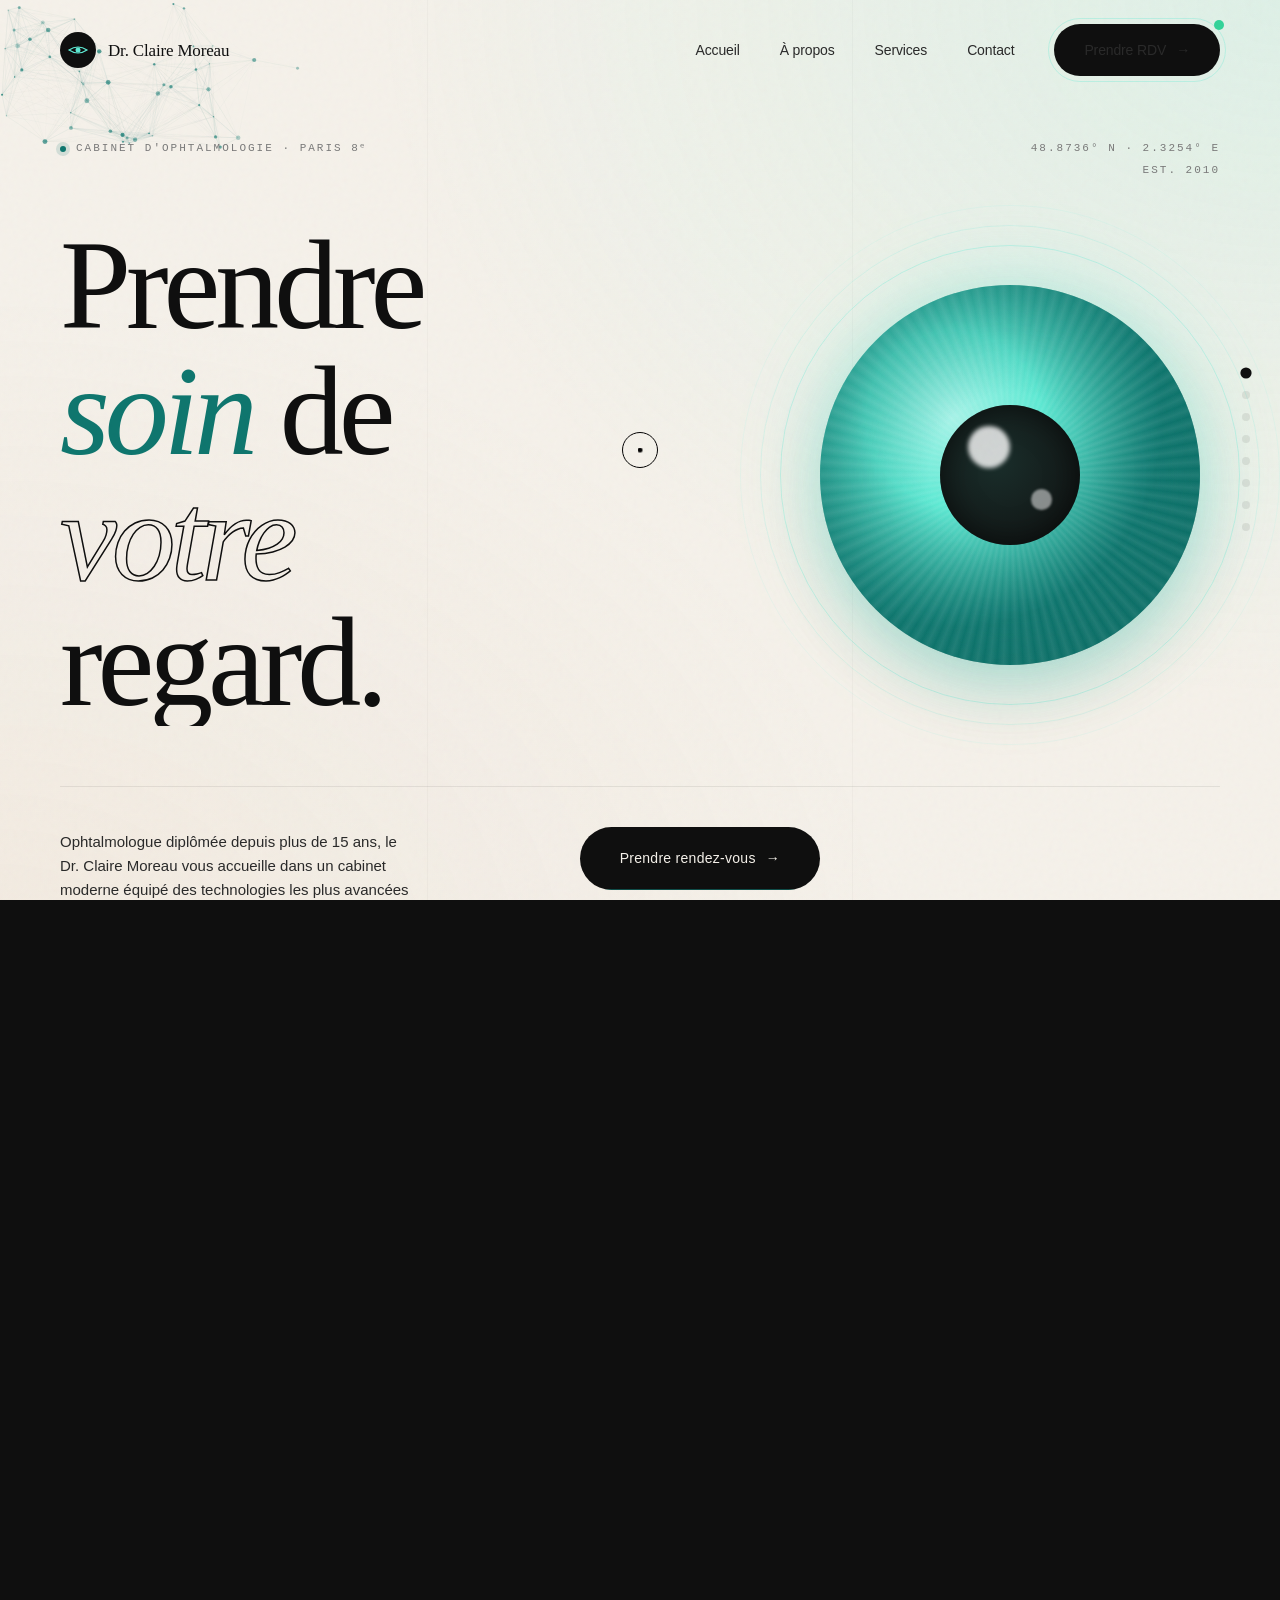
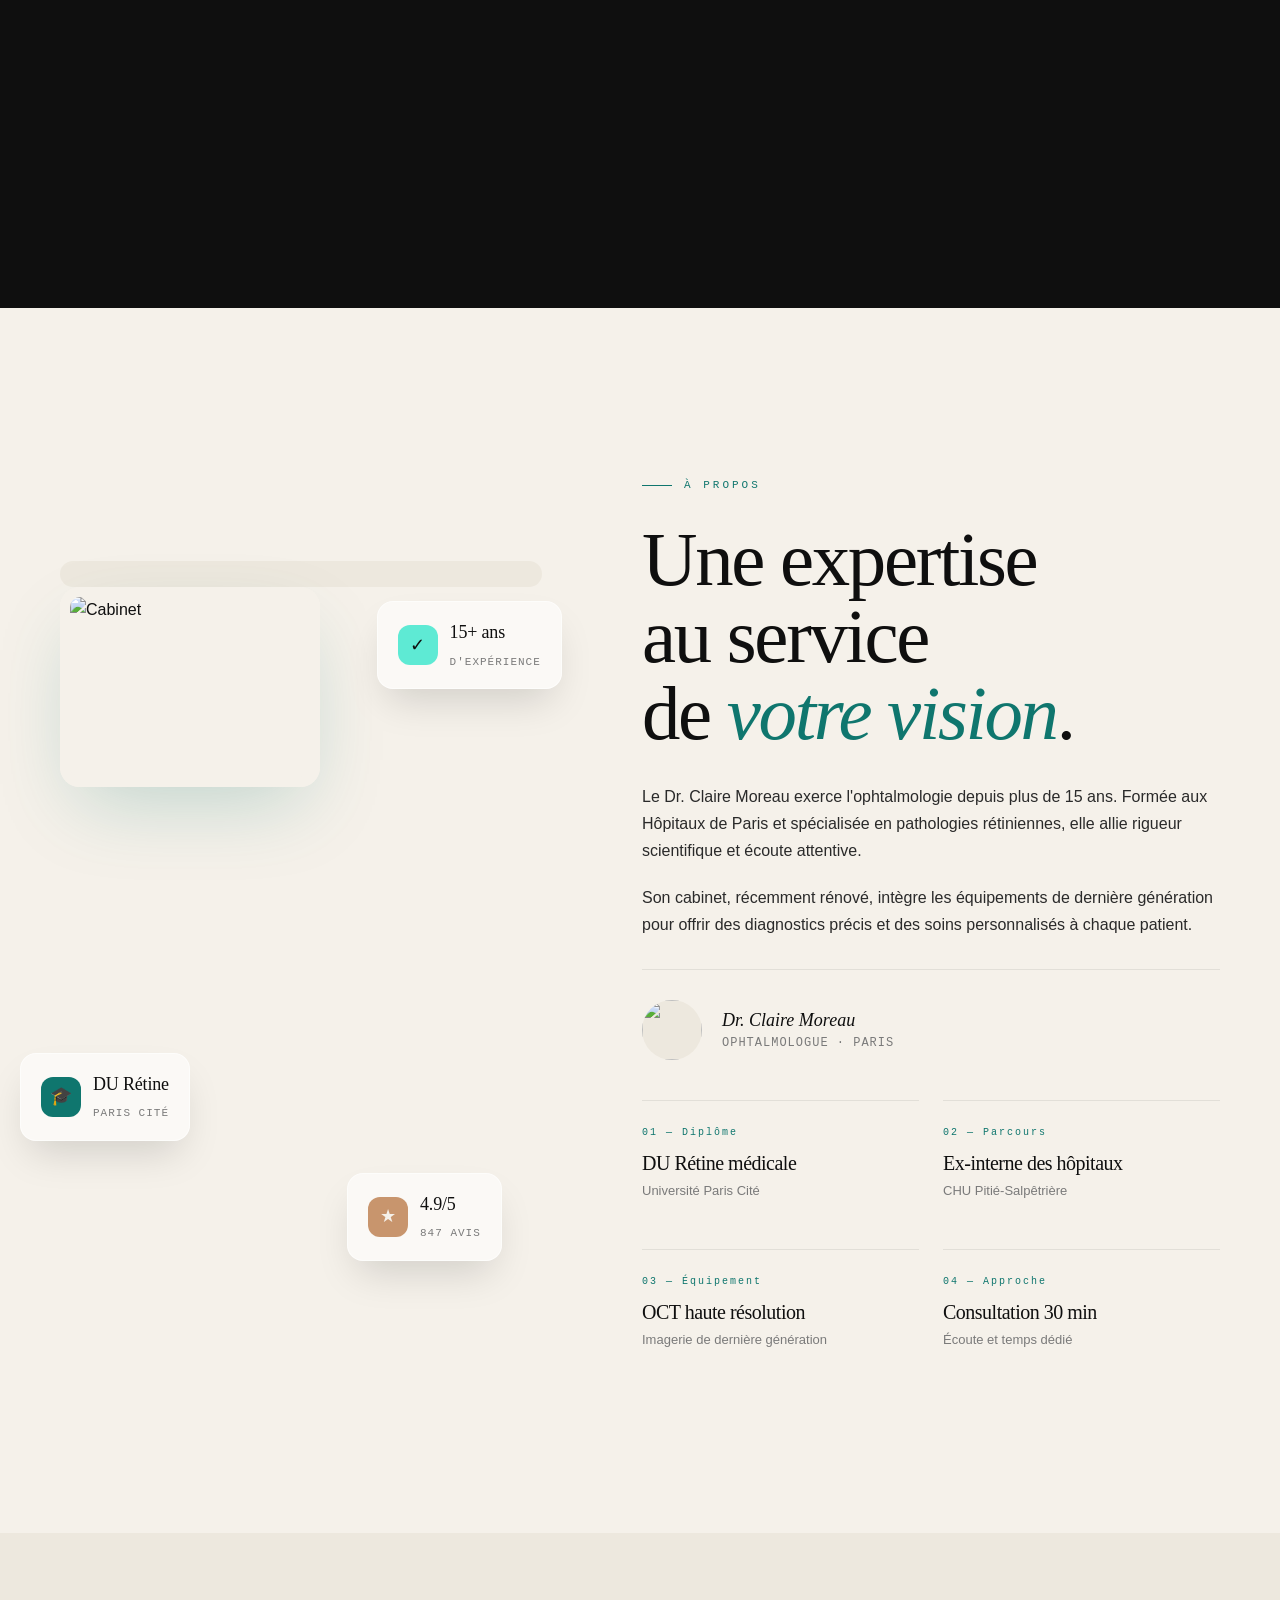
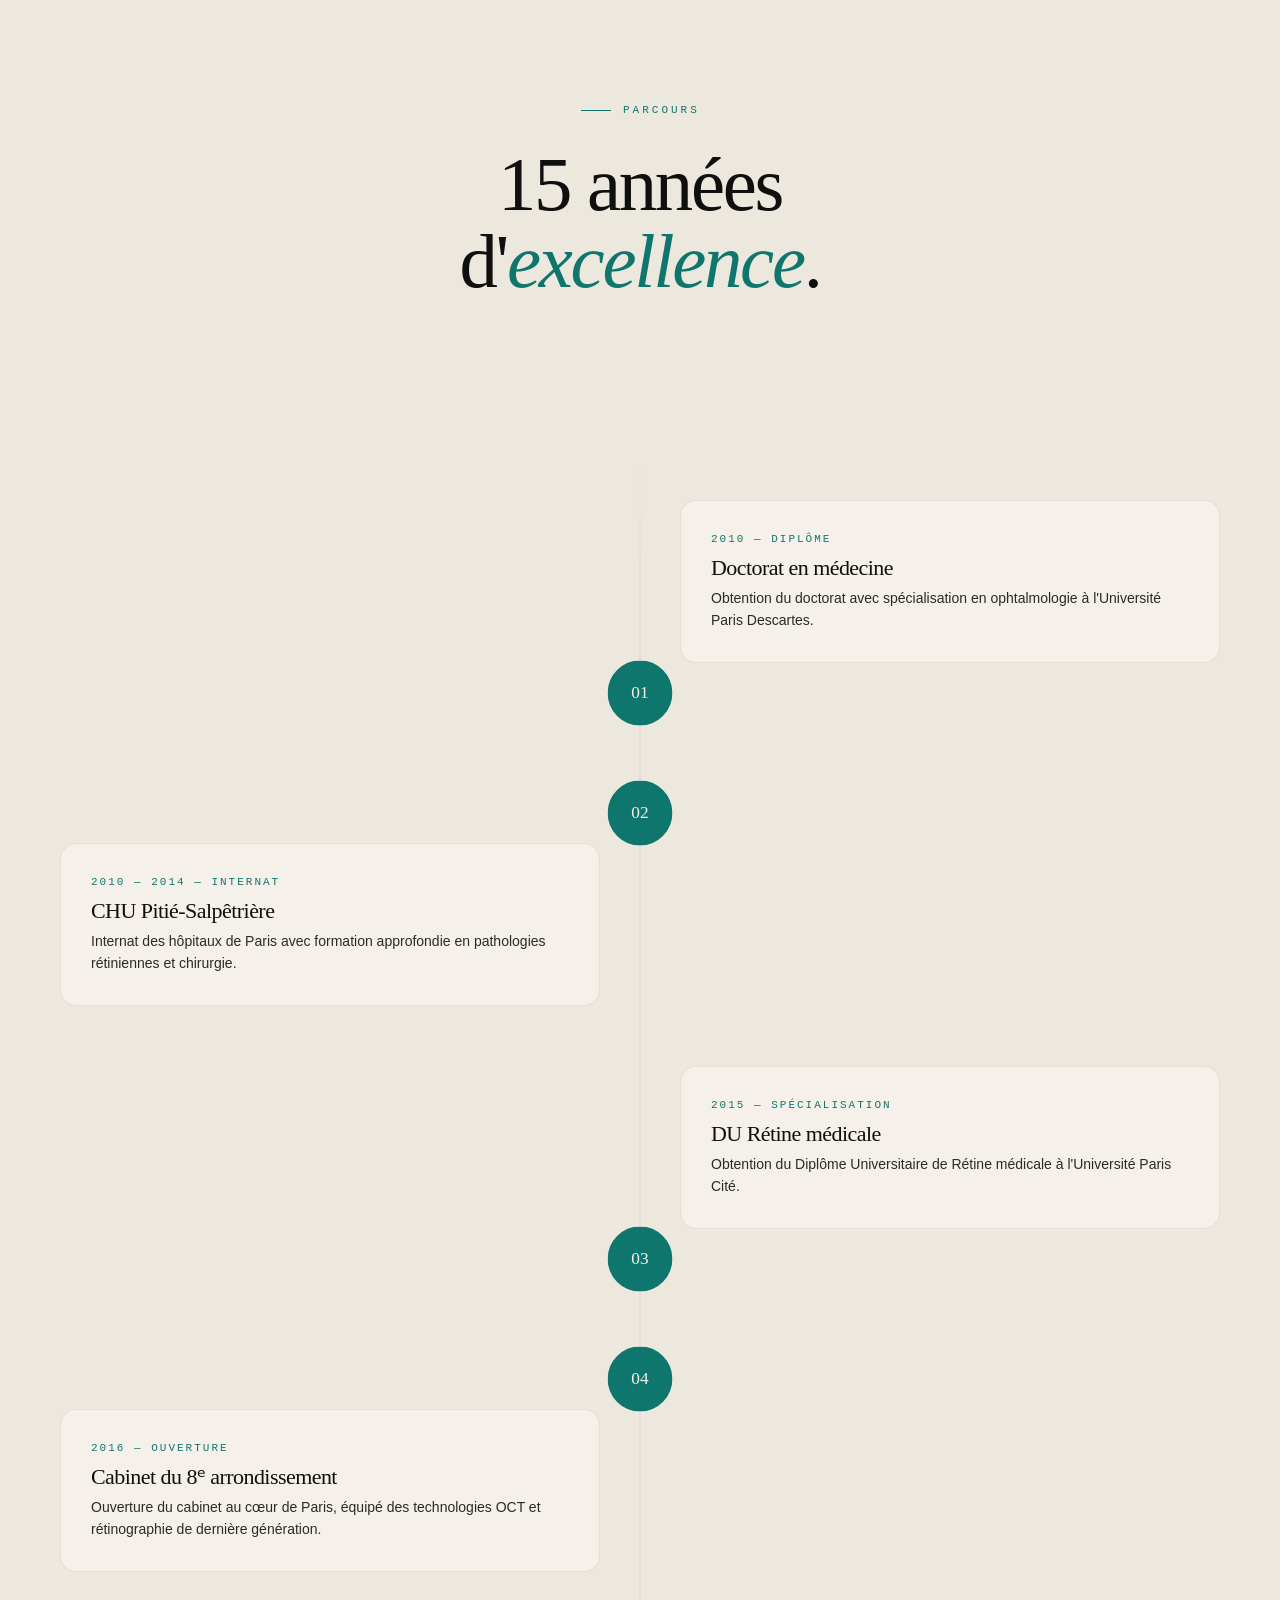
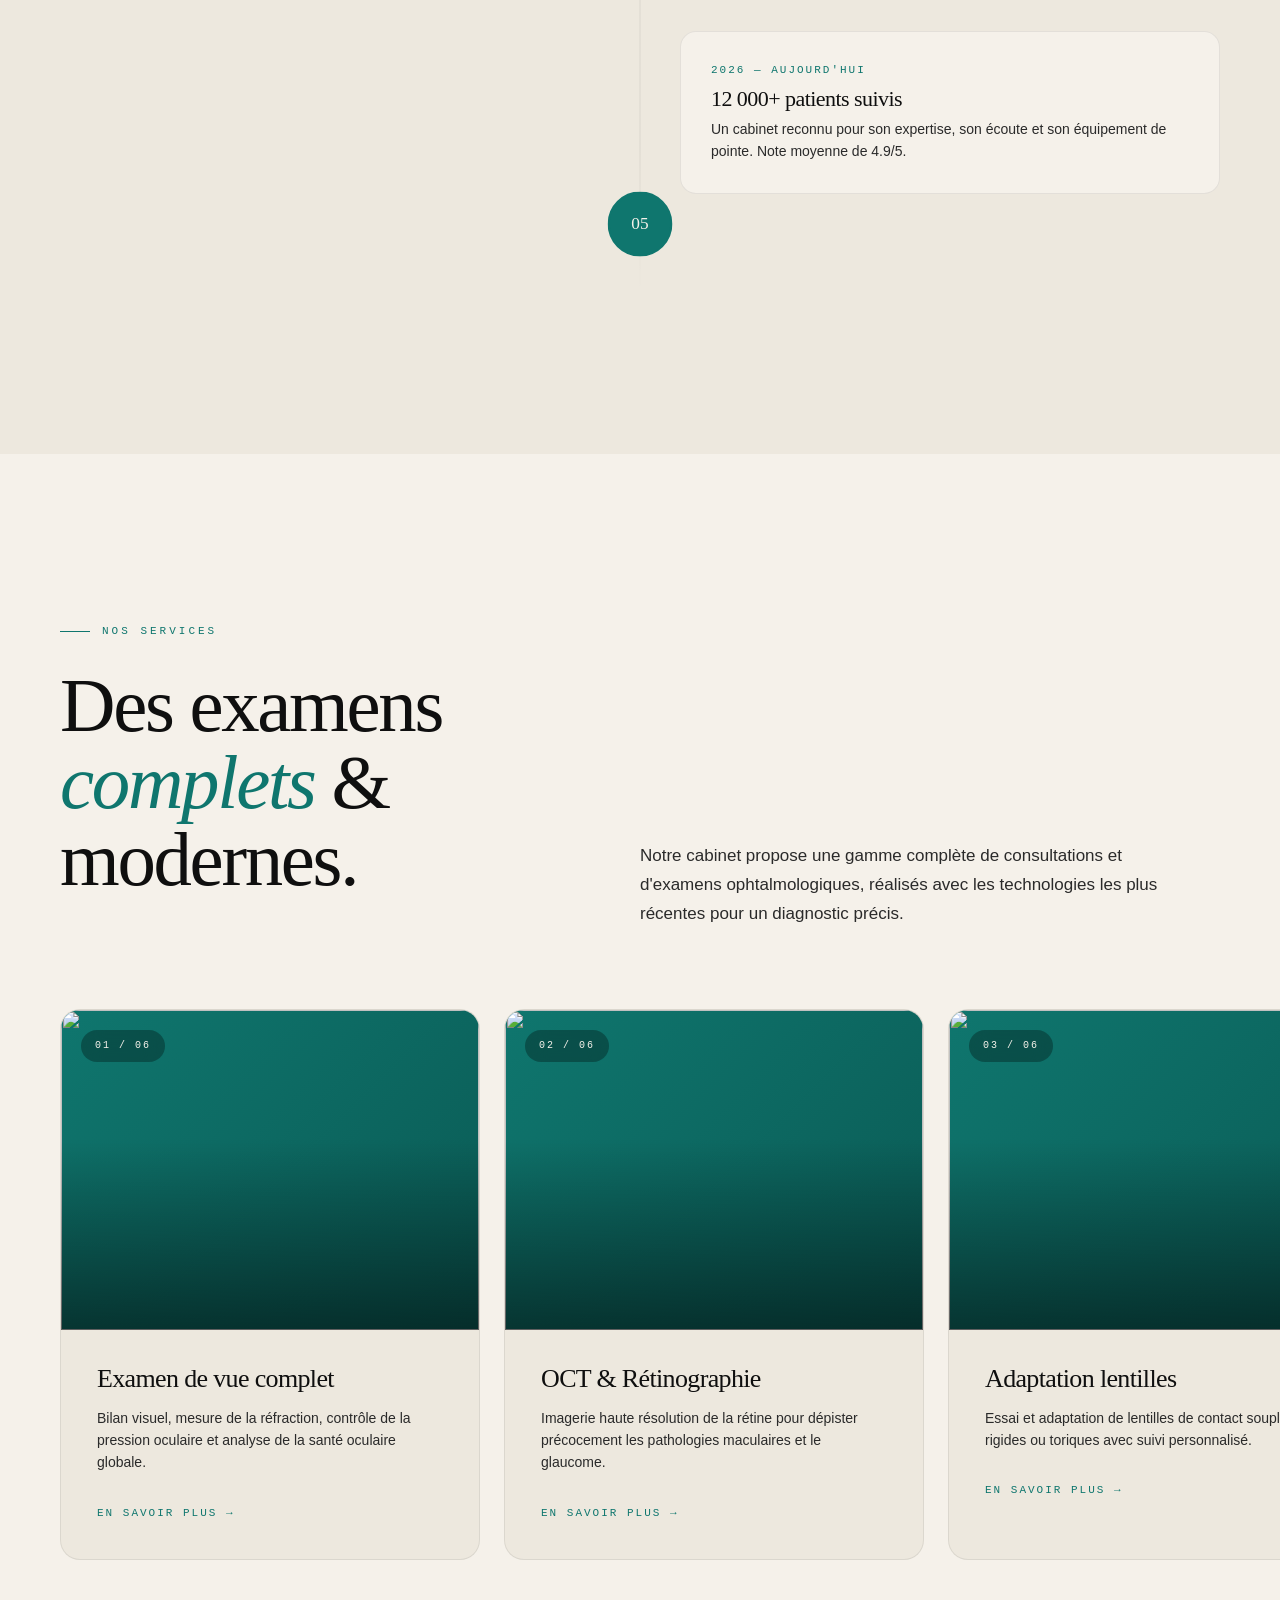
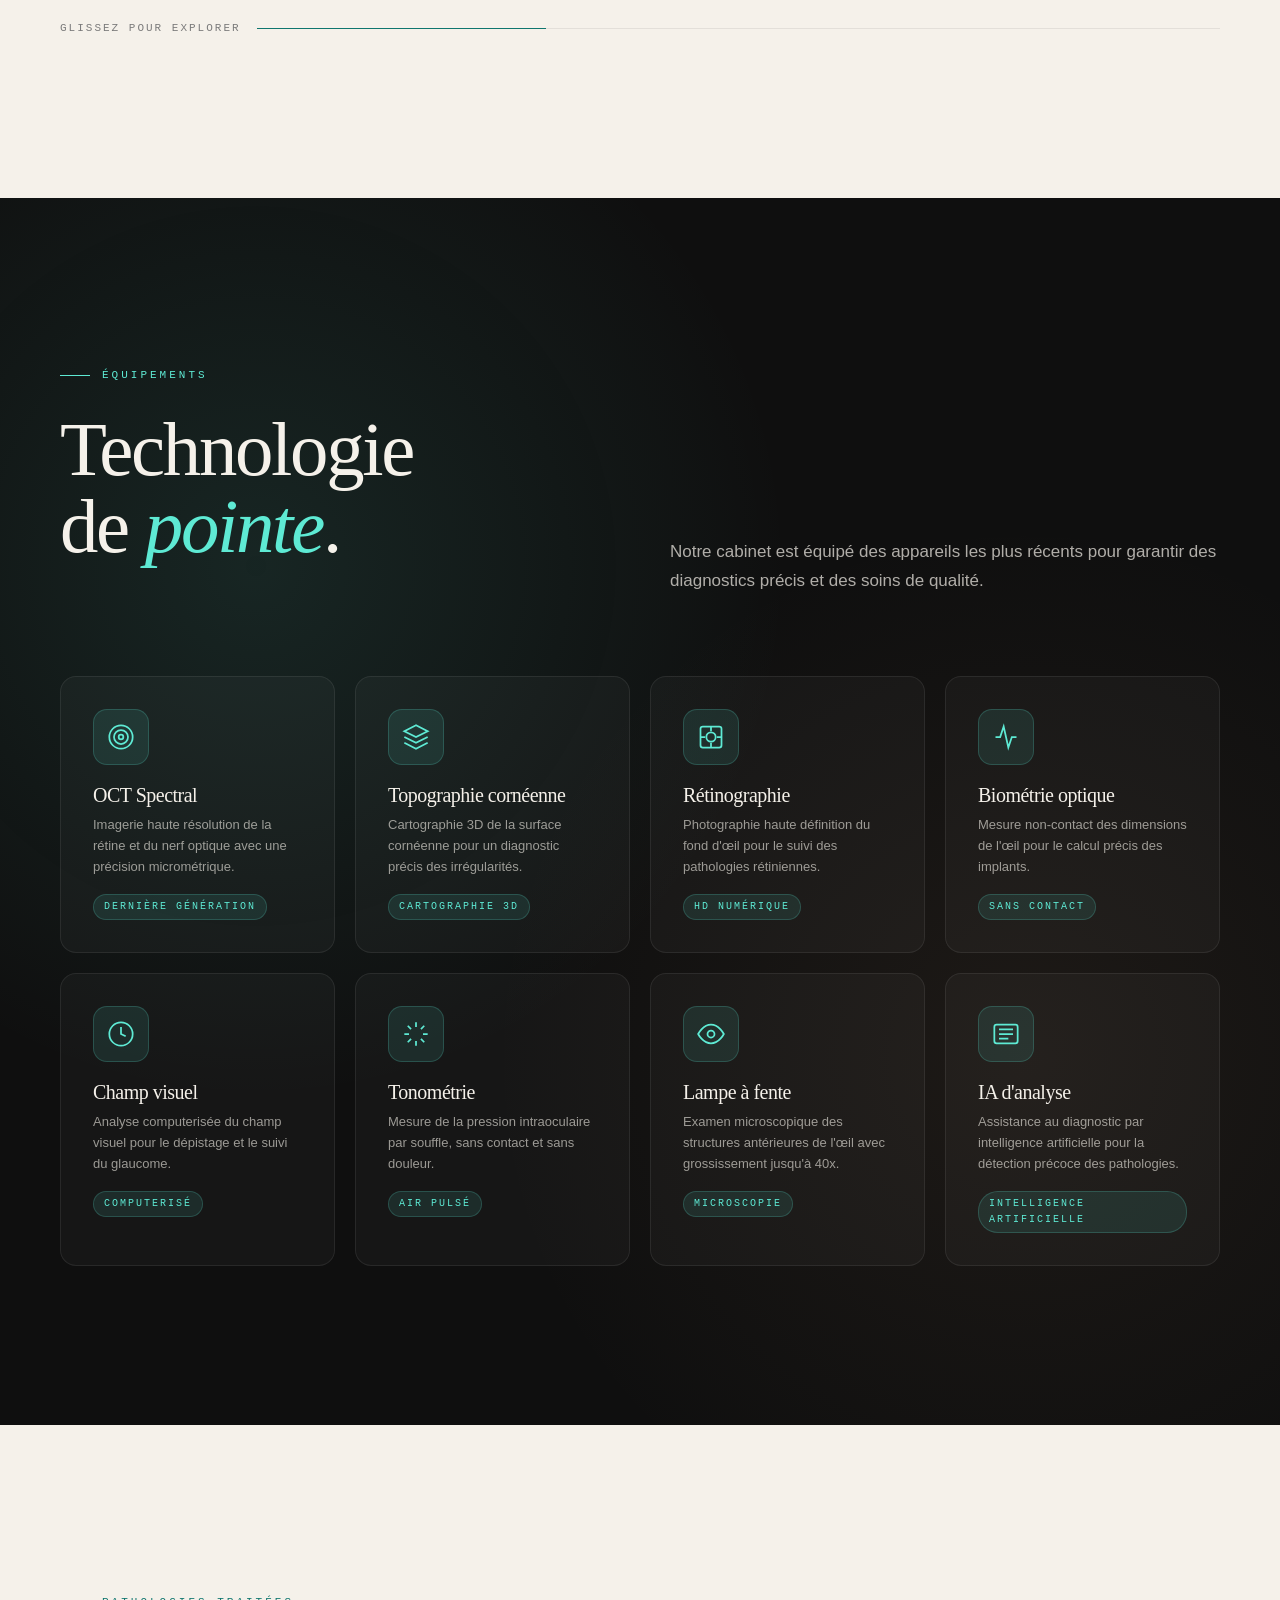
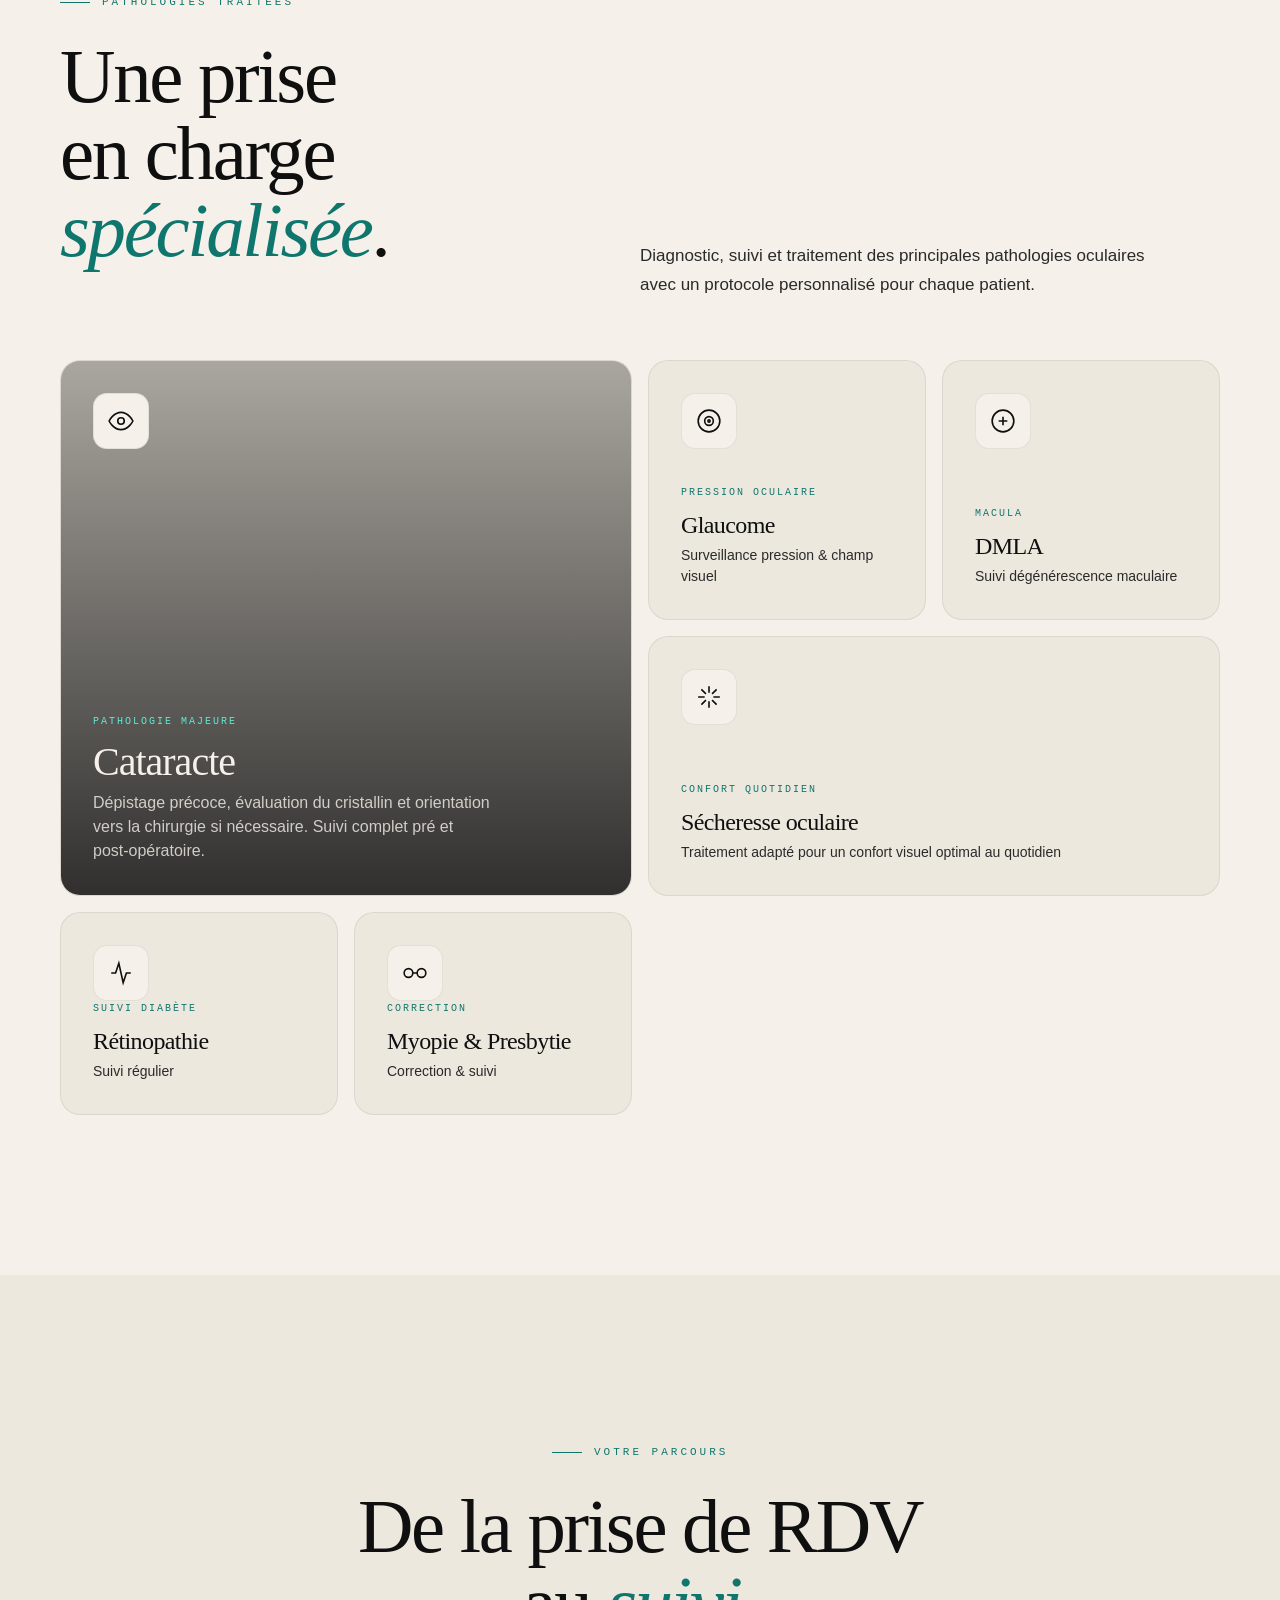
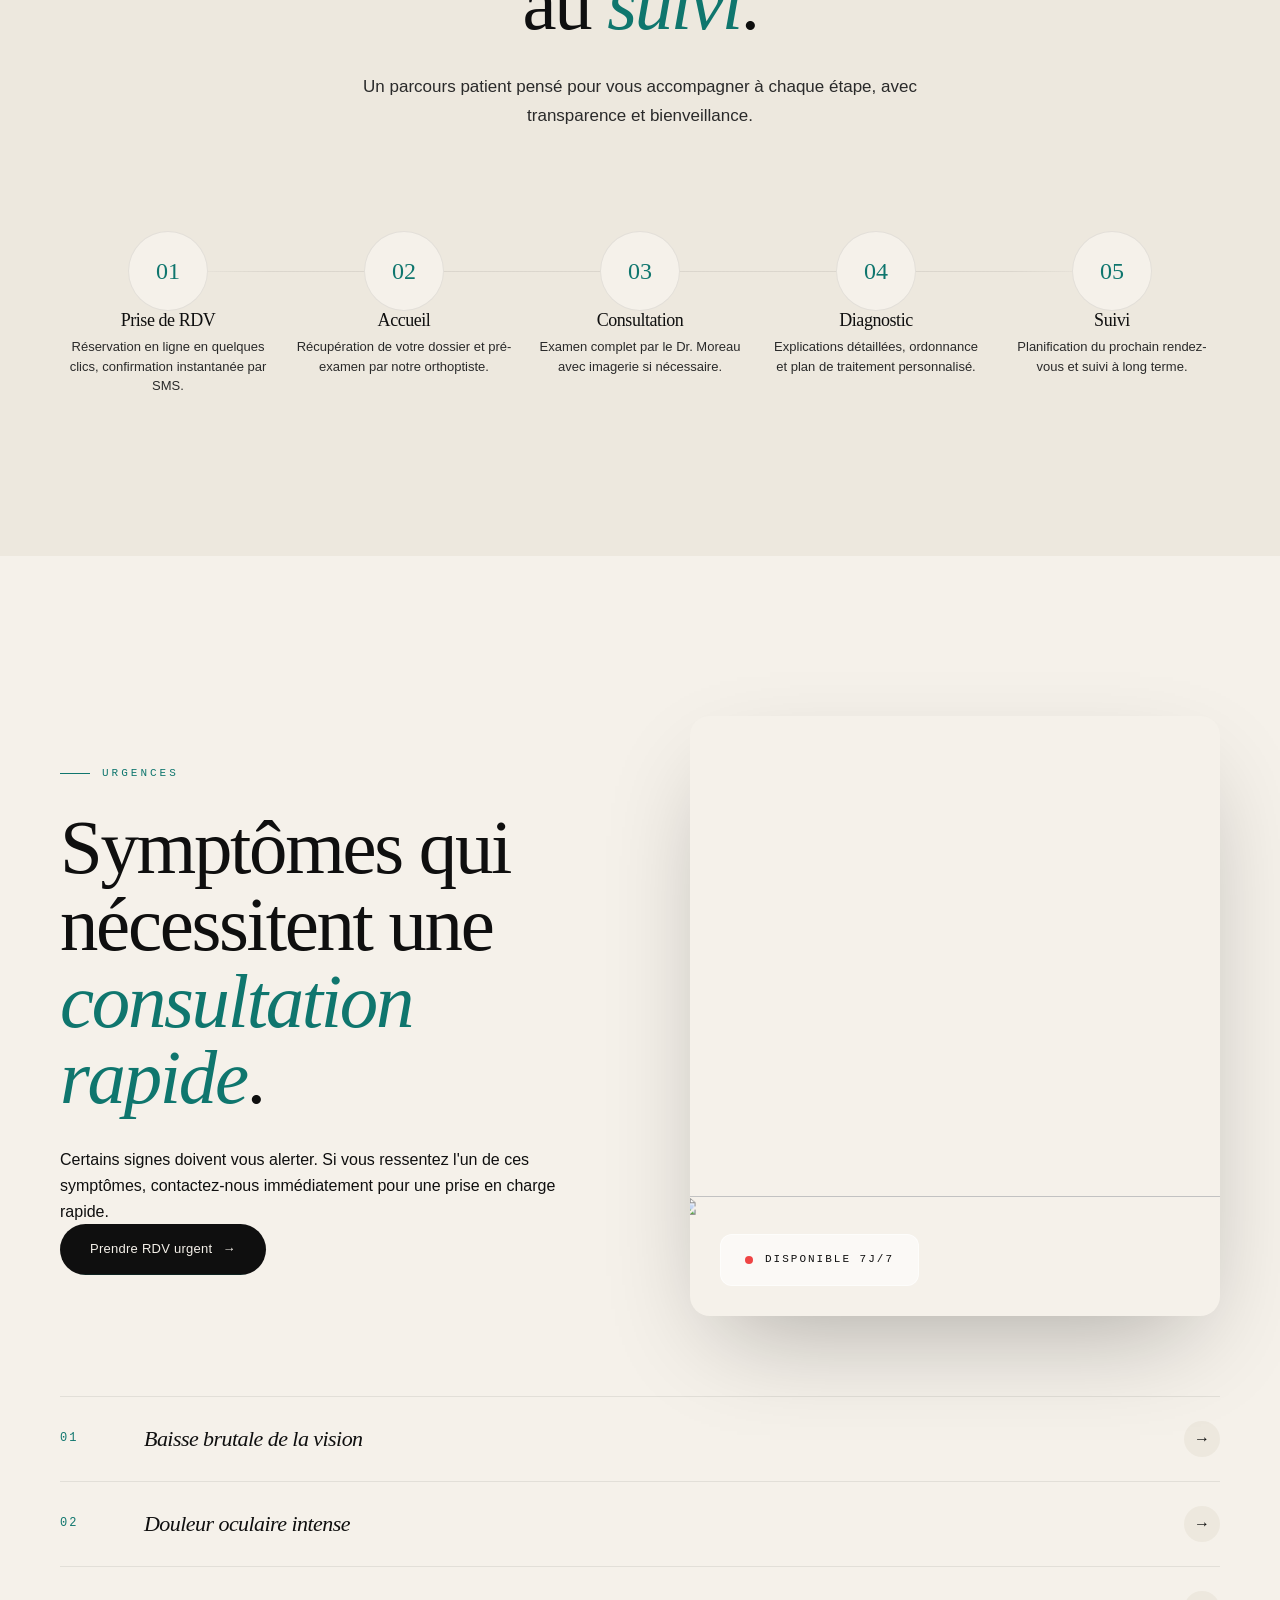
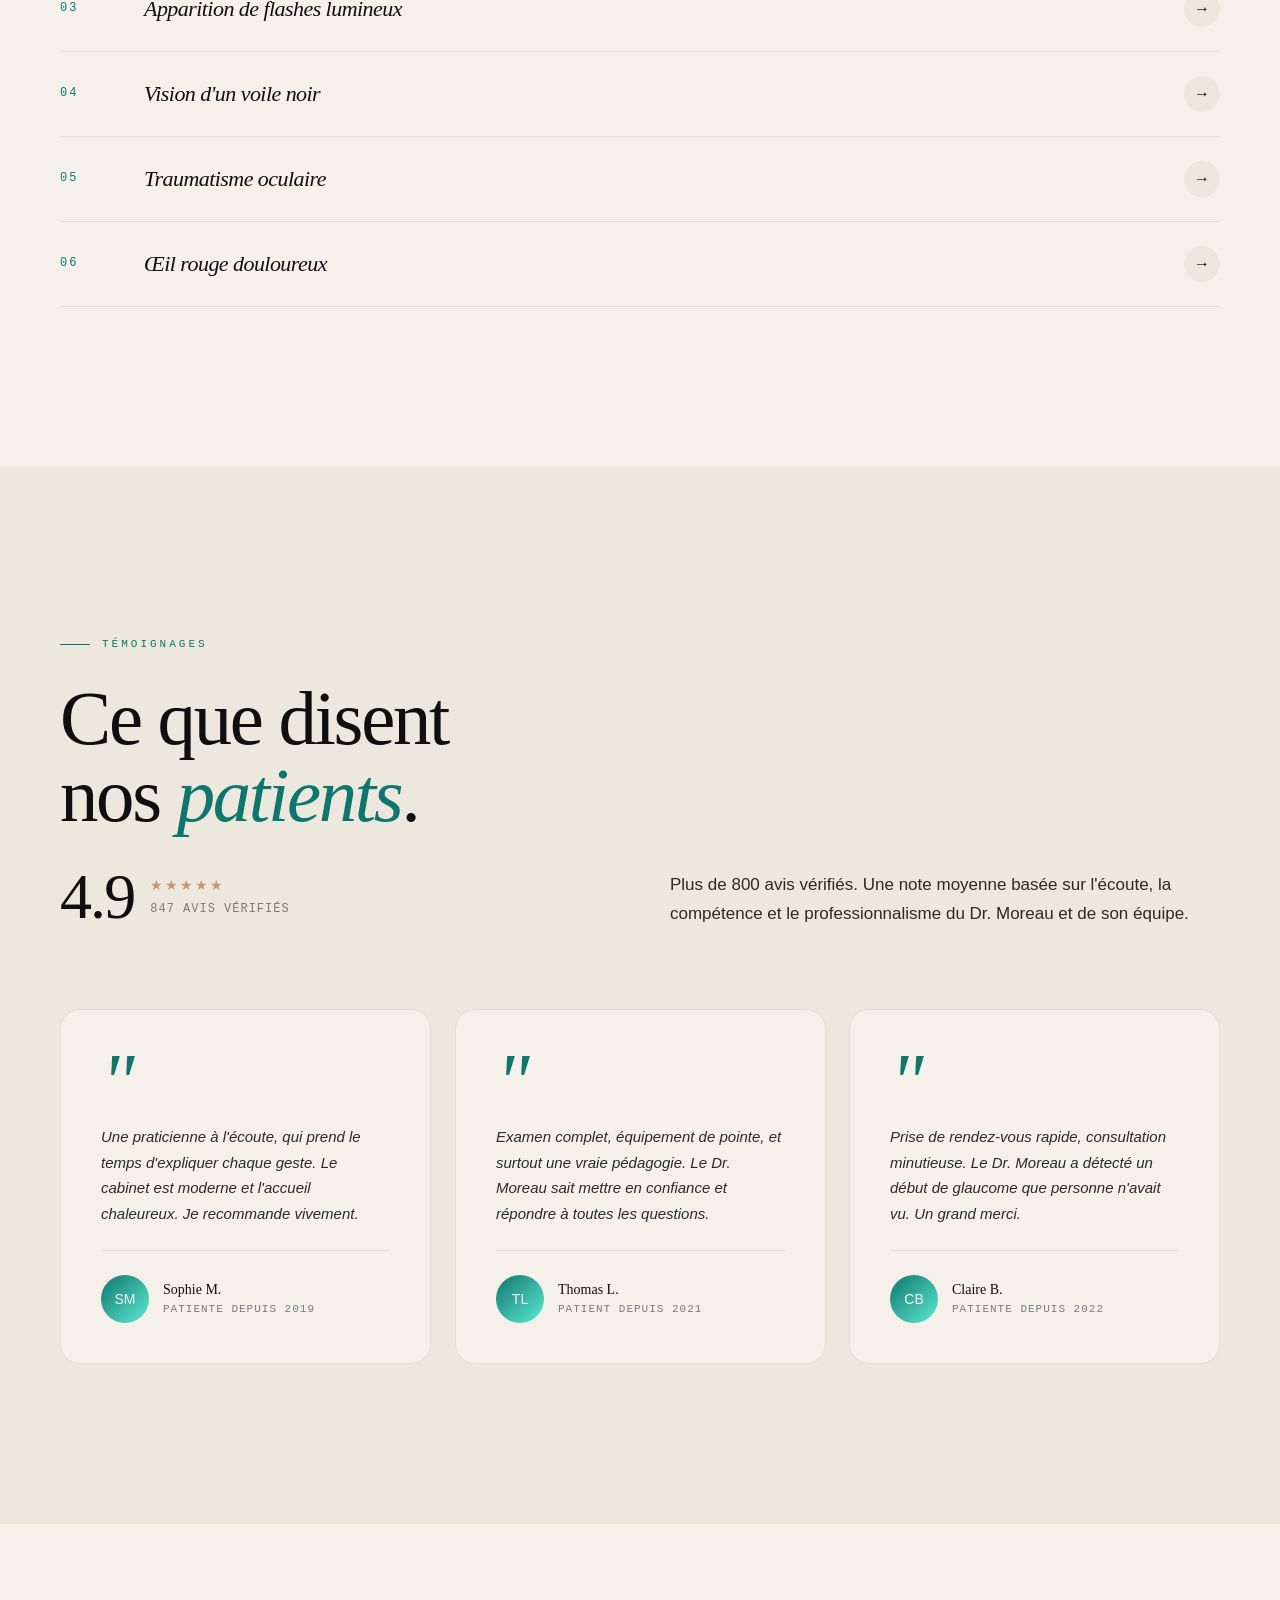
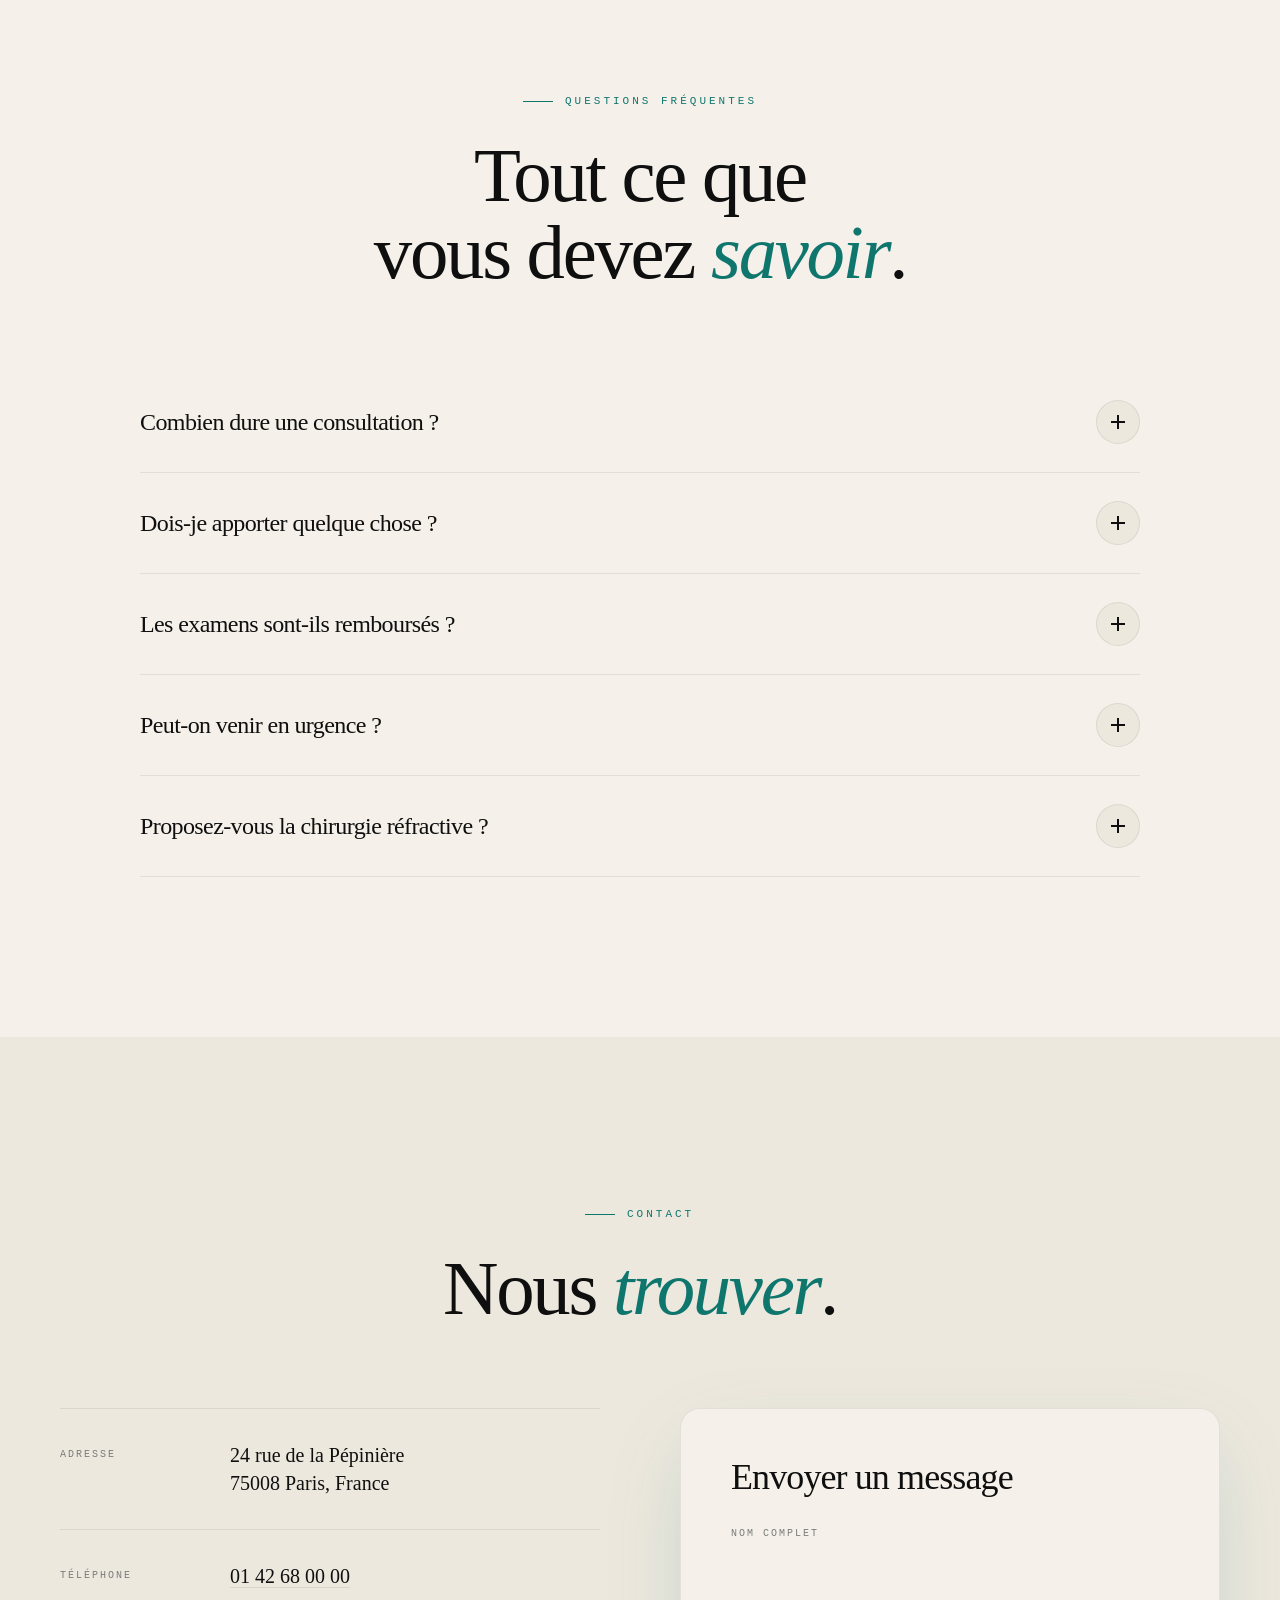
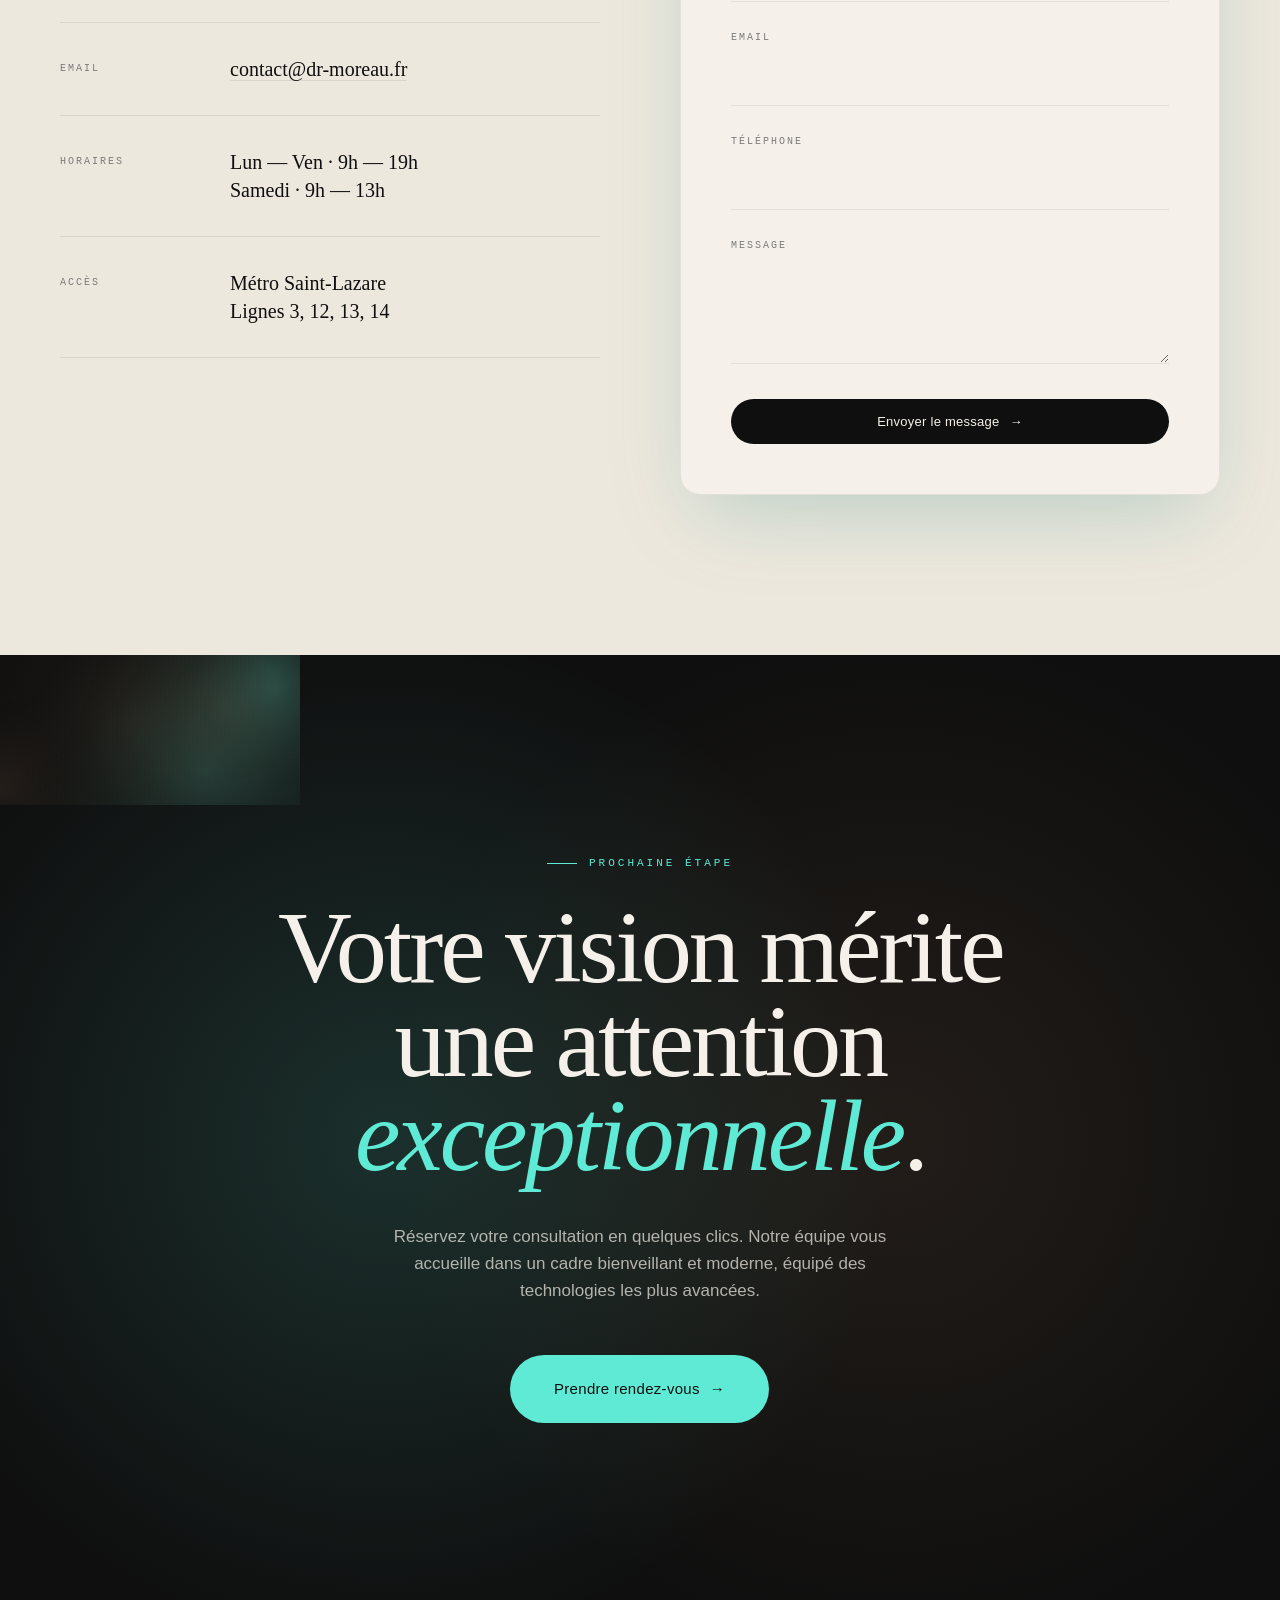
==== commit fd12b006: "refactor(core): load shared app bootstrap on pages" ====
--- a/index.html
+++ b/index.html
@@ -746,6 +746,7 @@
     <span>Mentions légales · Confidentialité</span>
   </div>
 </footer>
+<script src="js/app.js" defer></script>
 <script src="js/home.js" defer></script>
 <script src="js/motion.js" defer></script>
 </body>
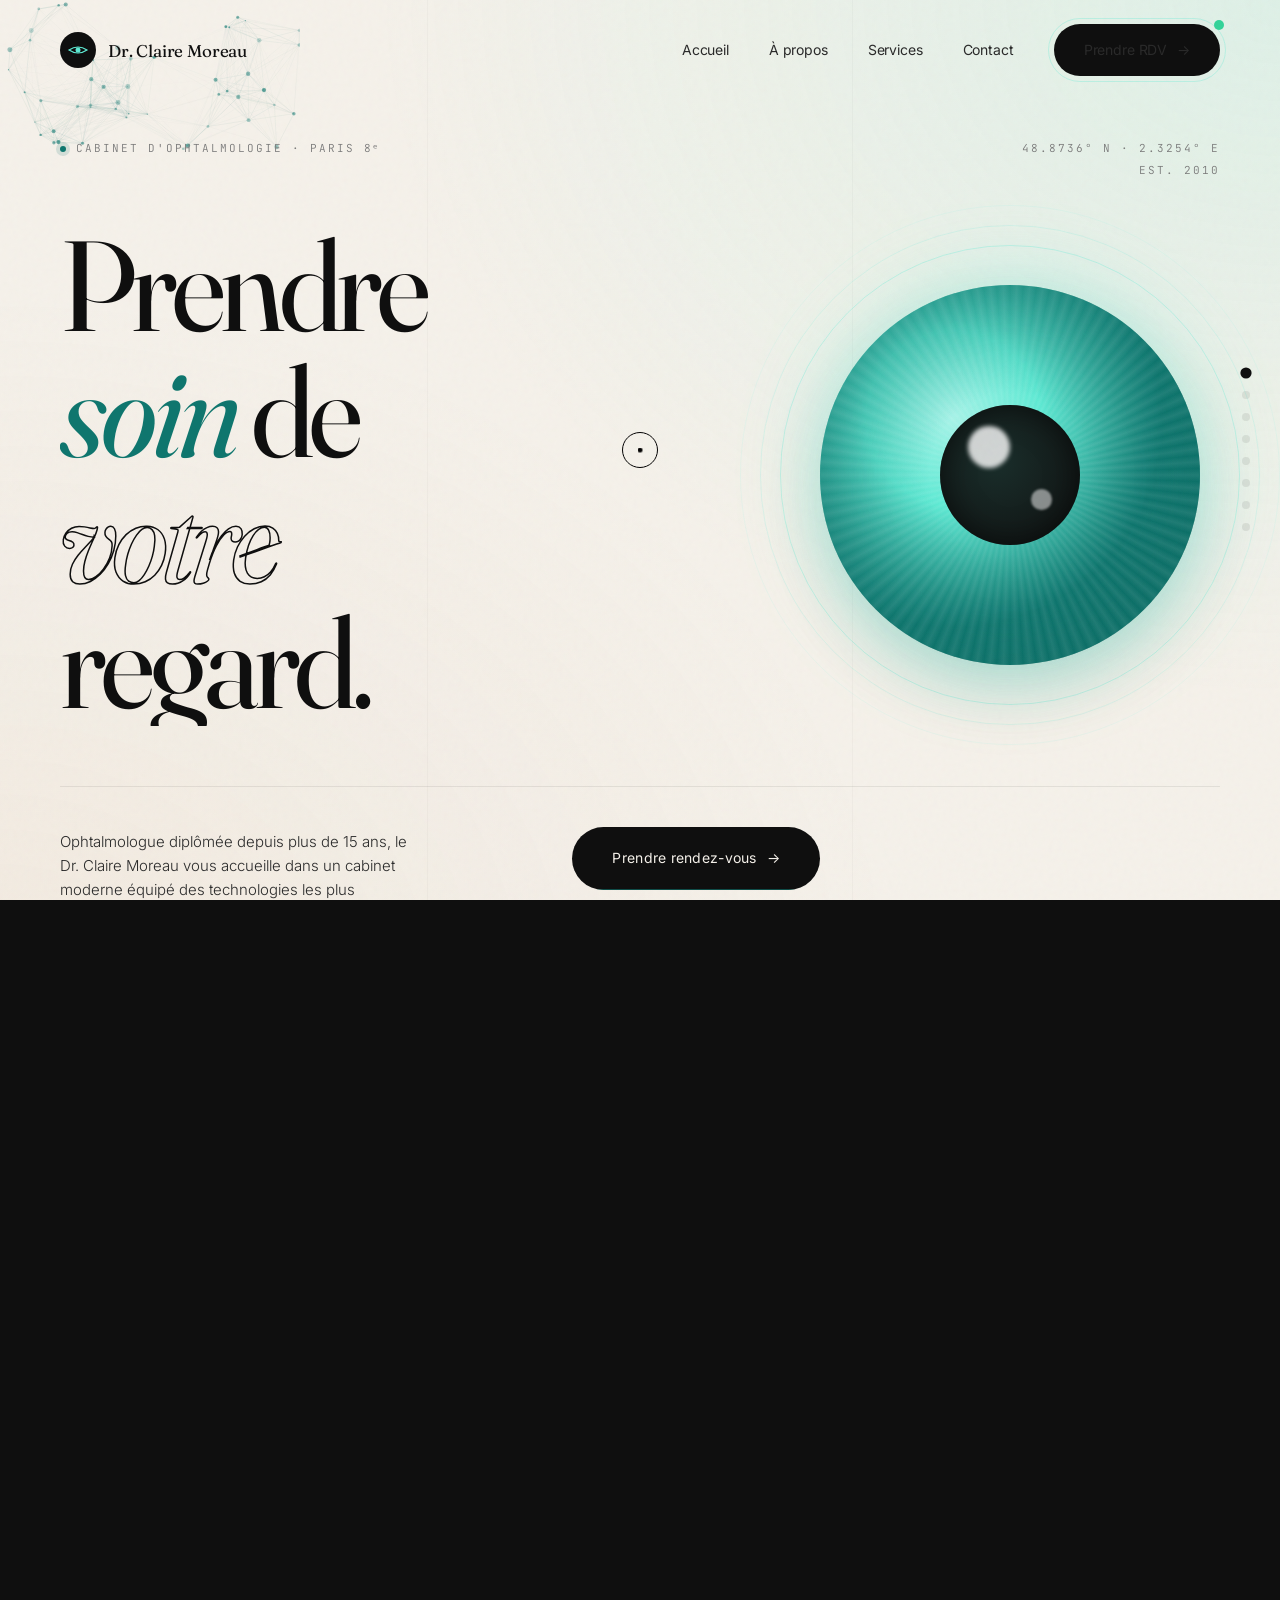
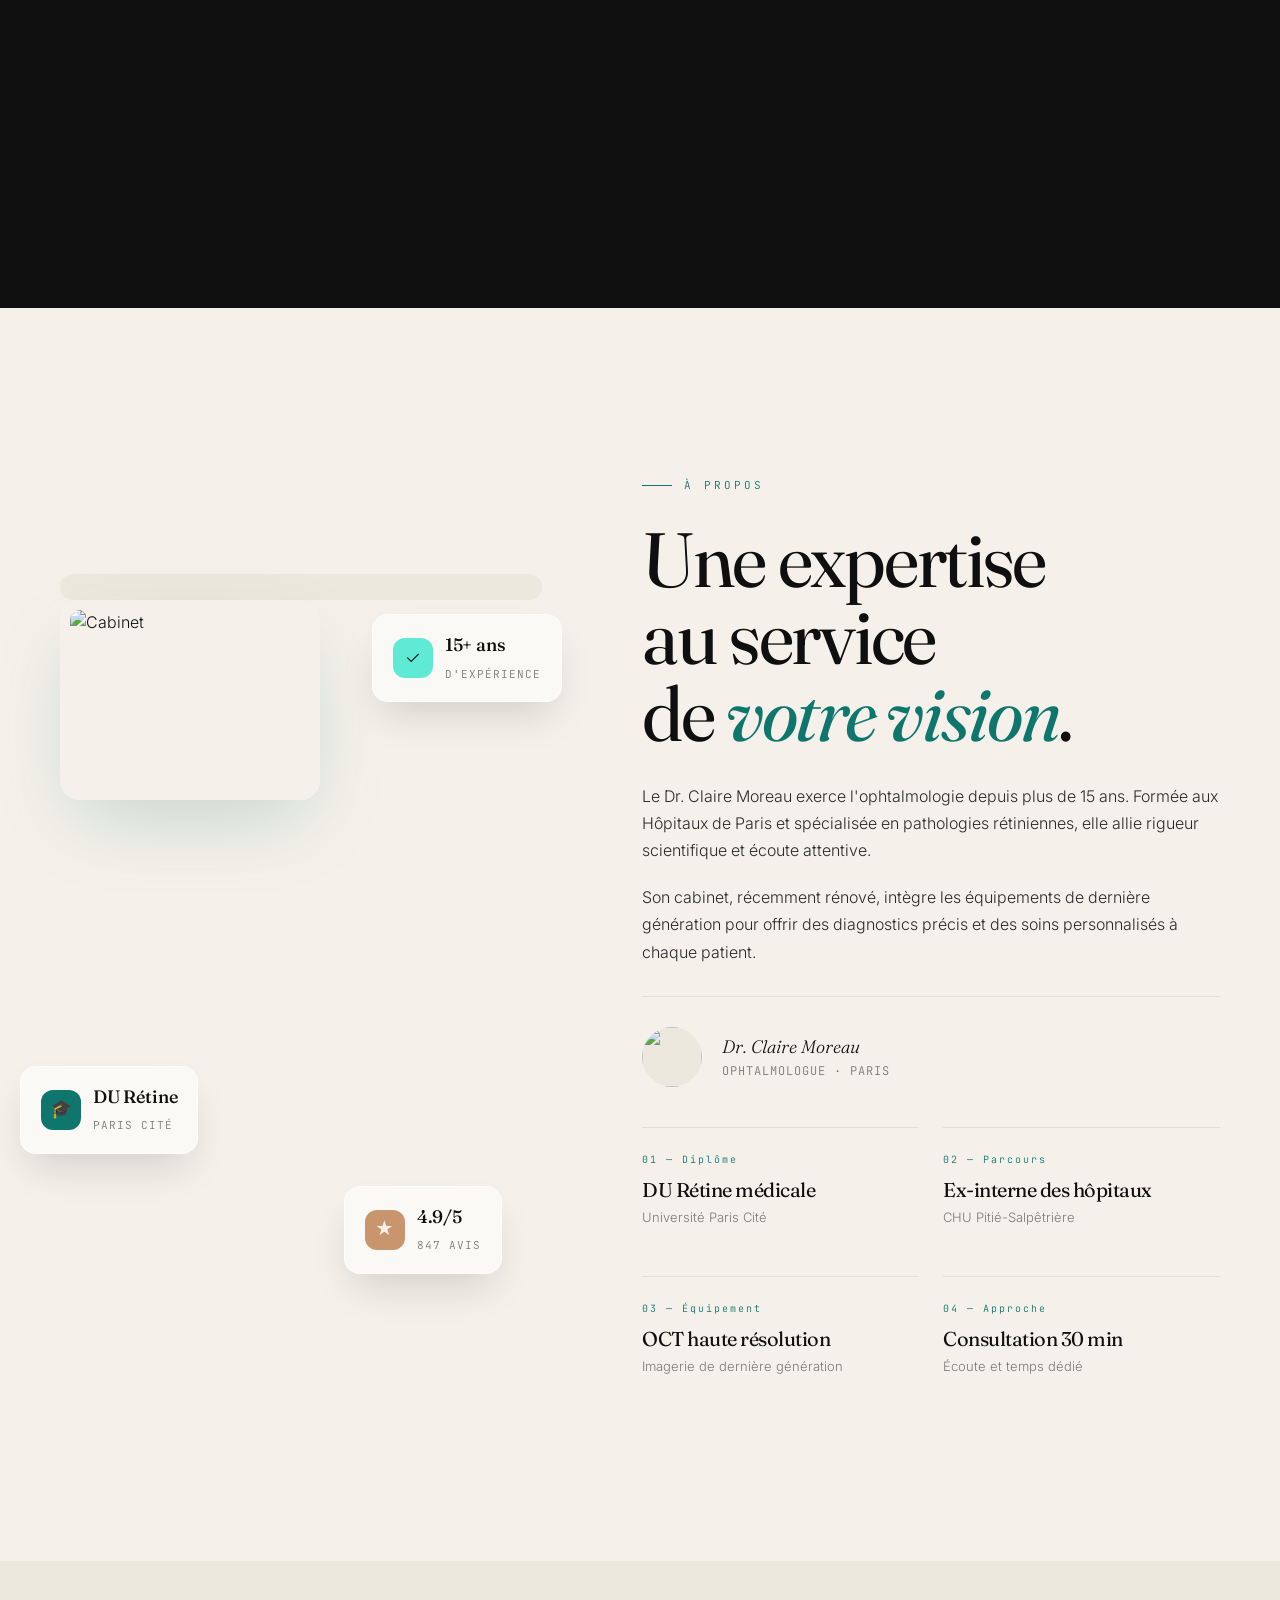
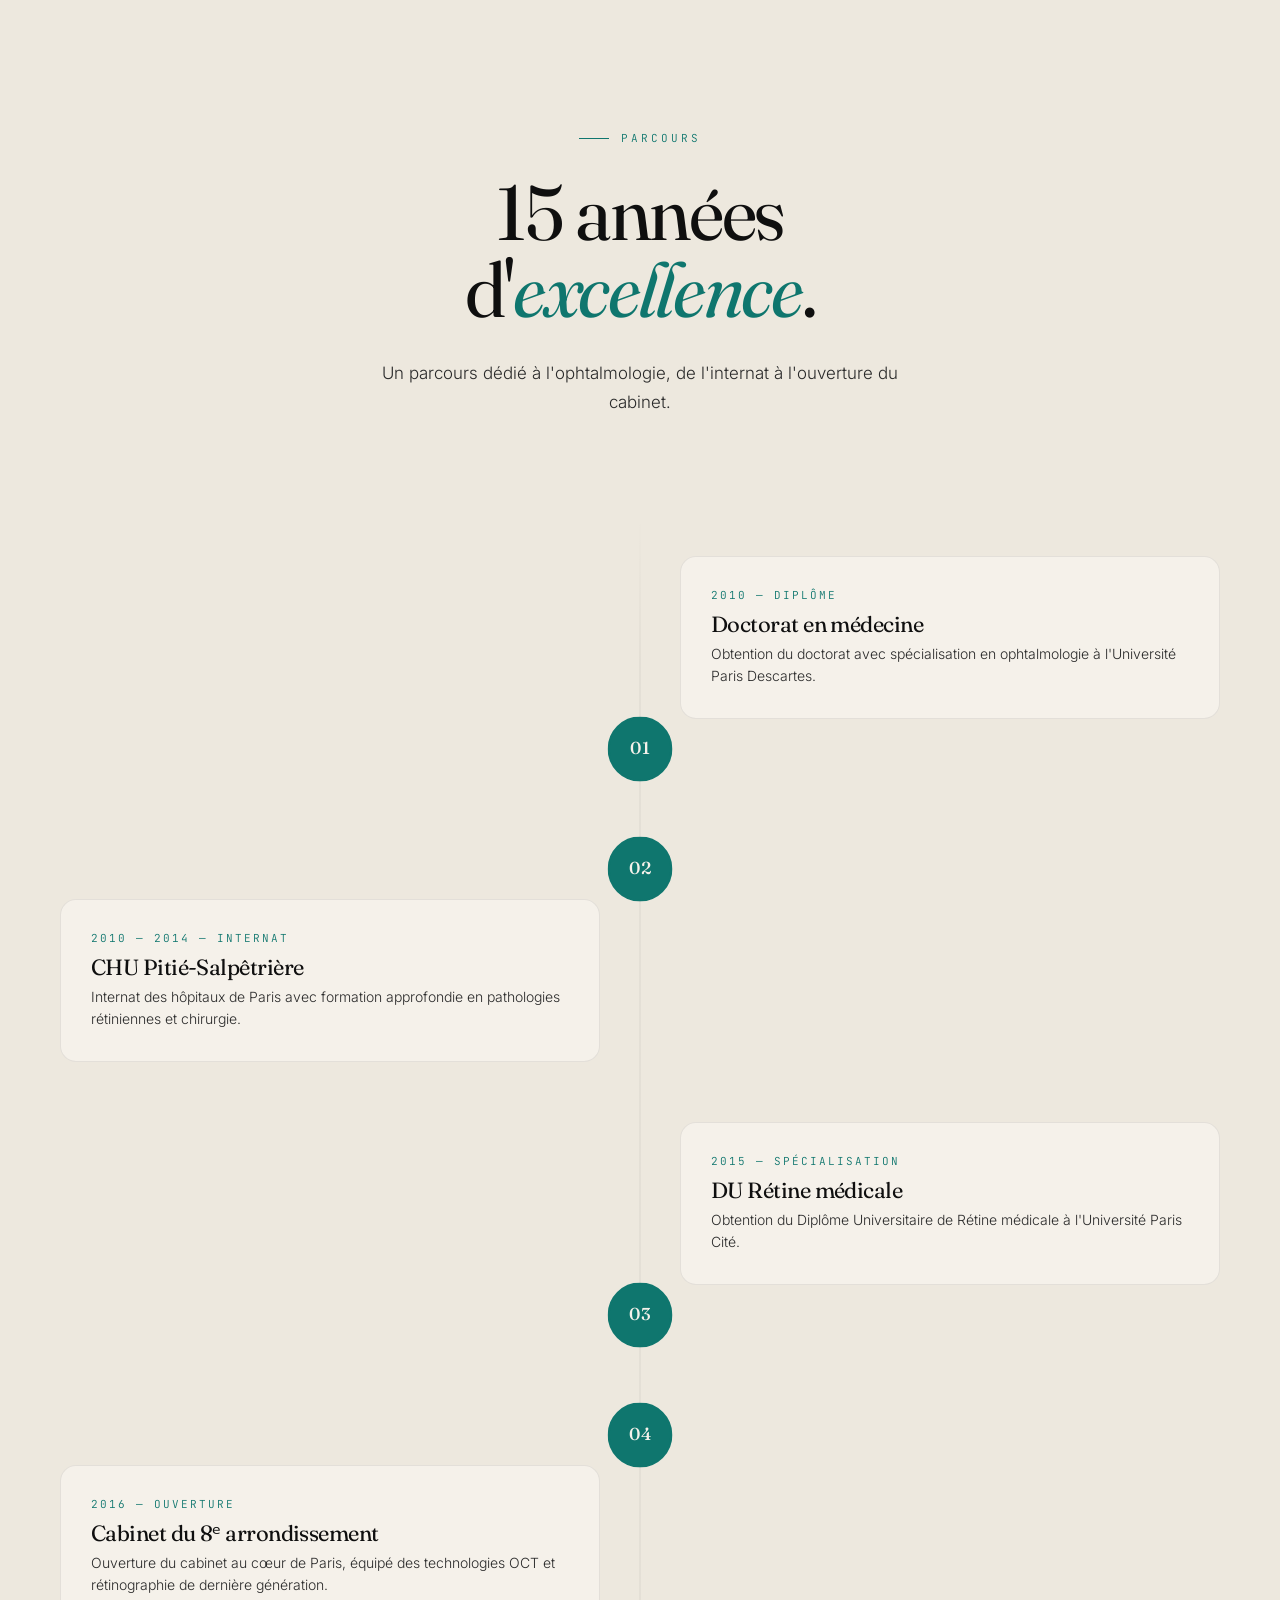
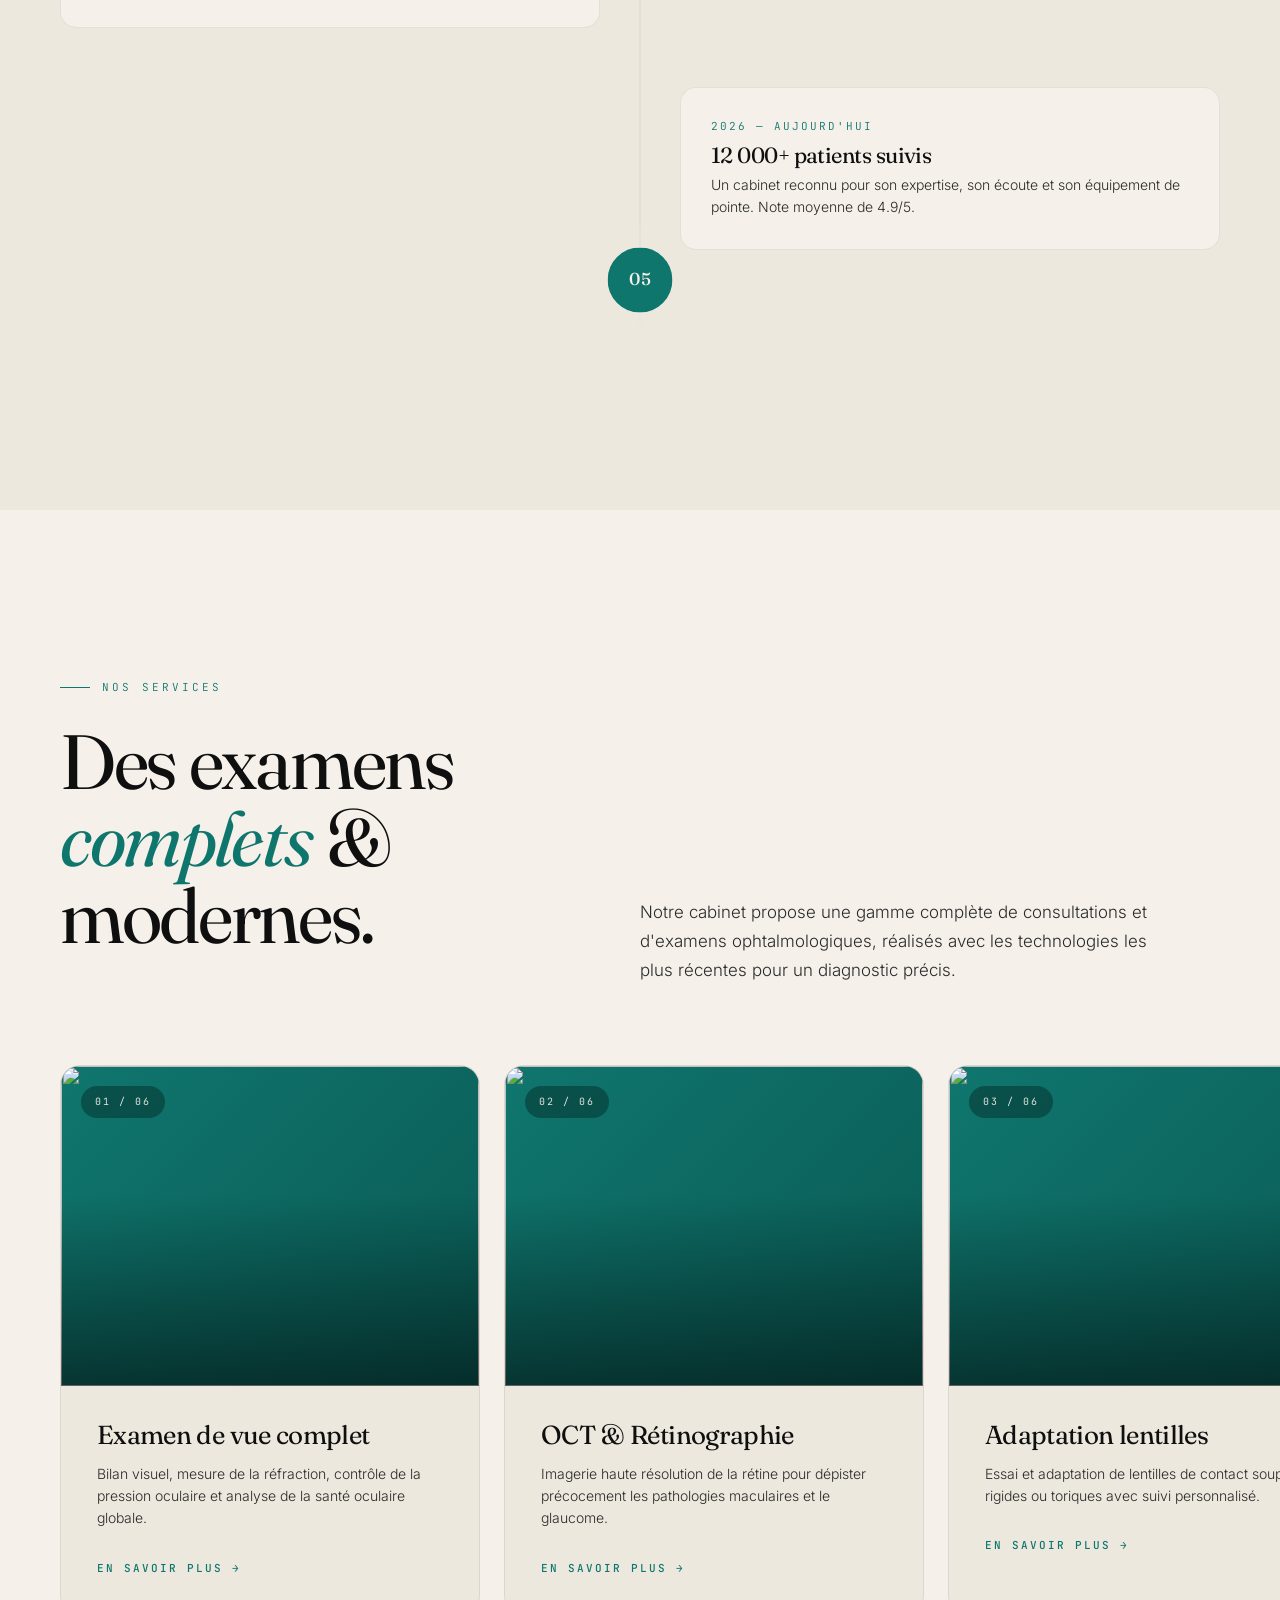
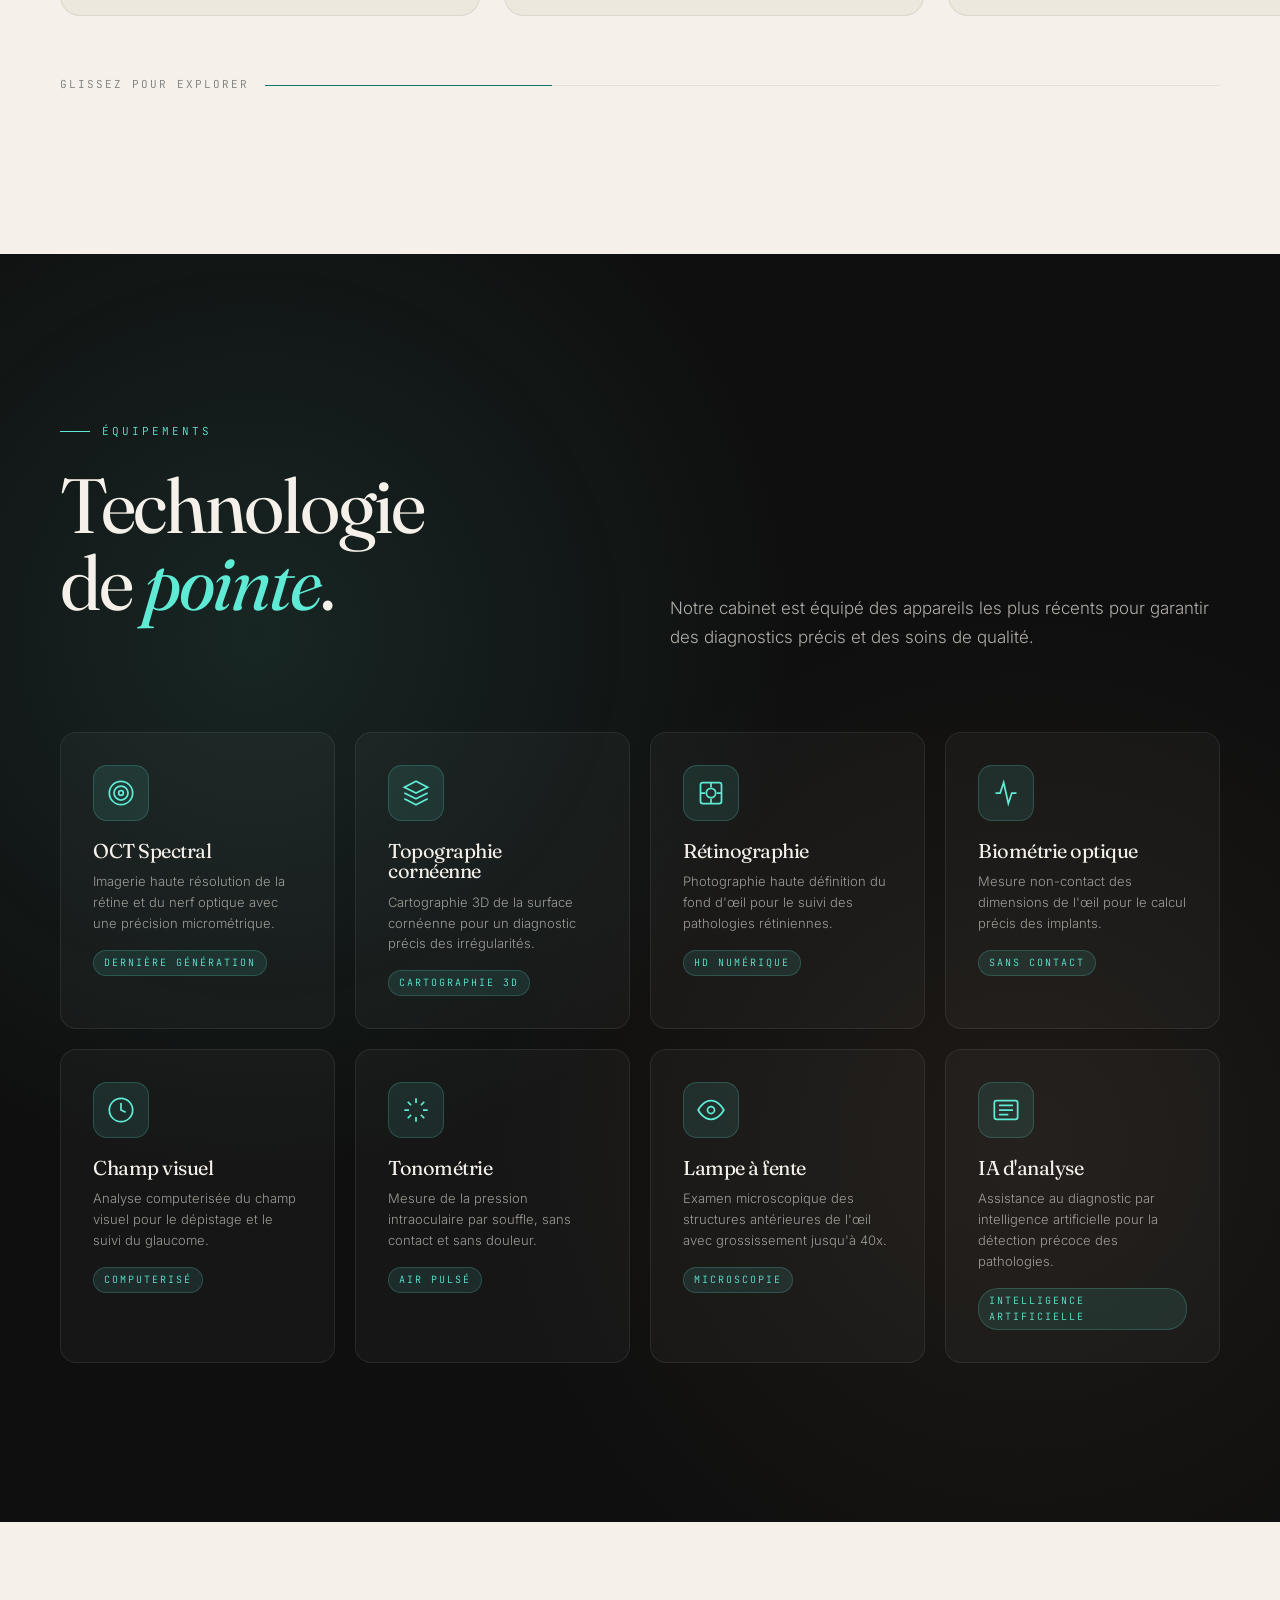
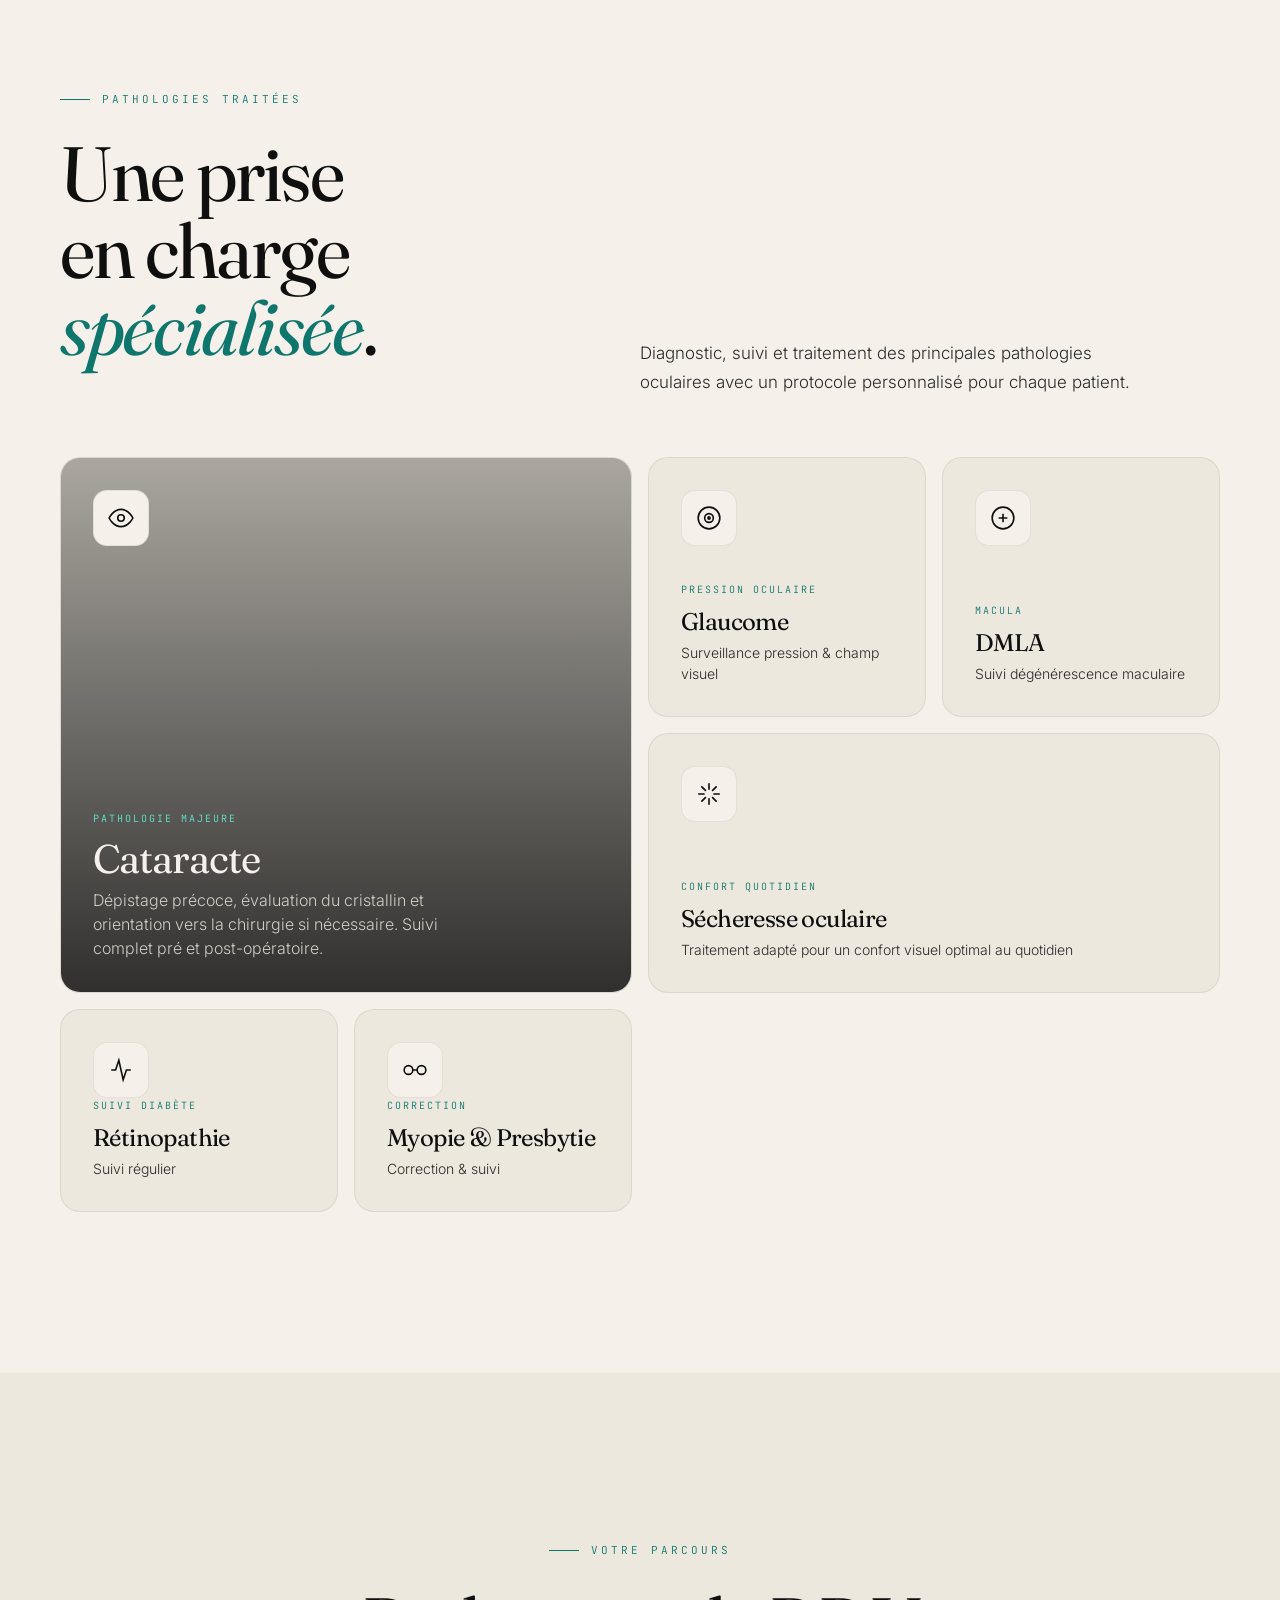
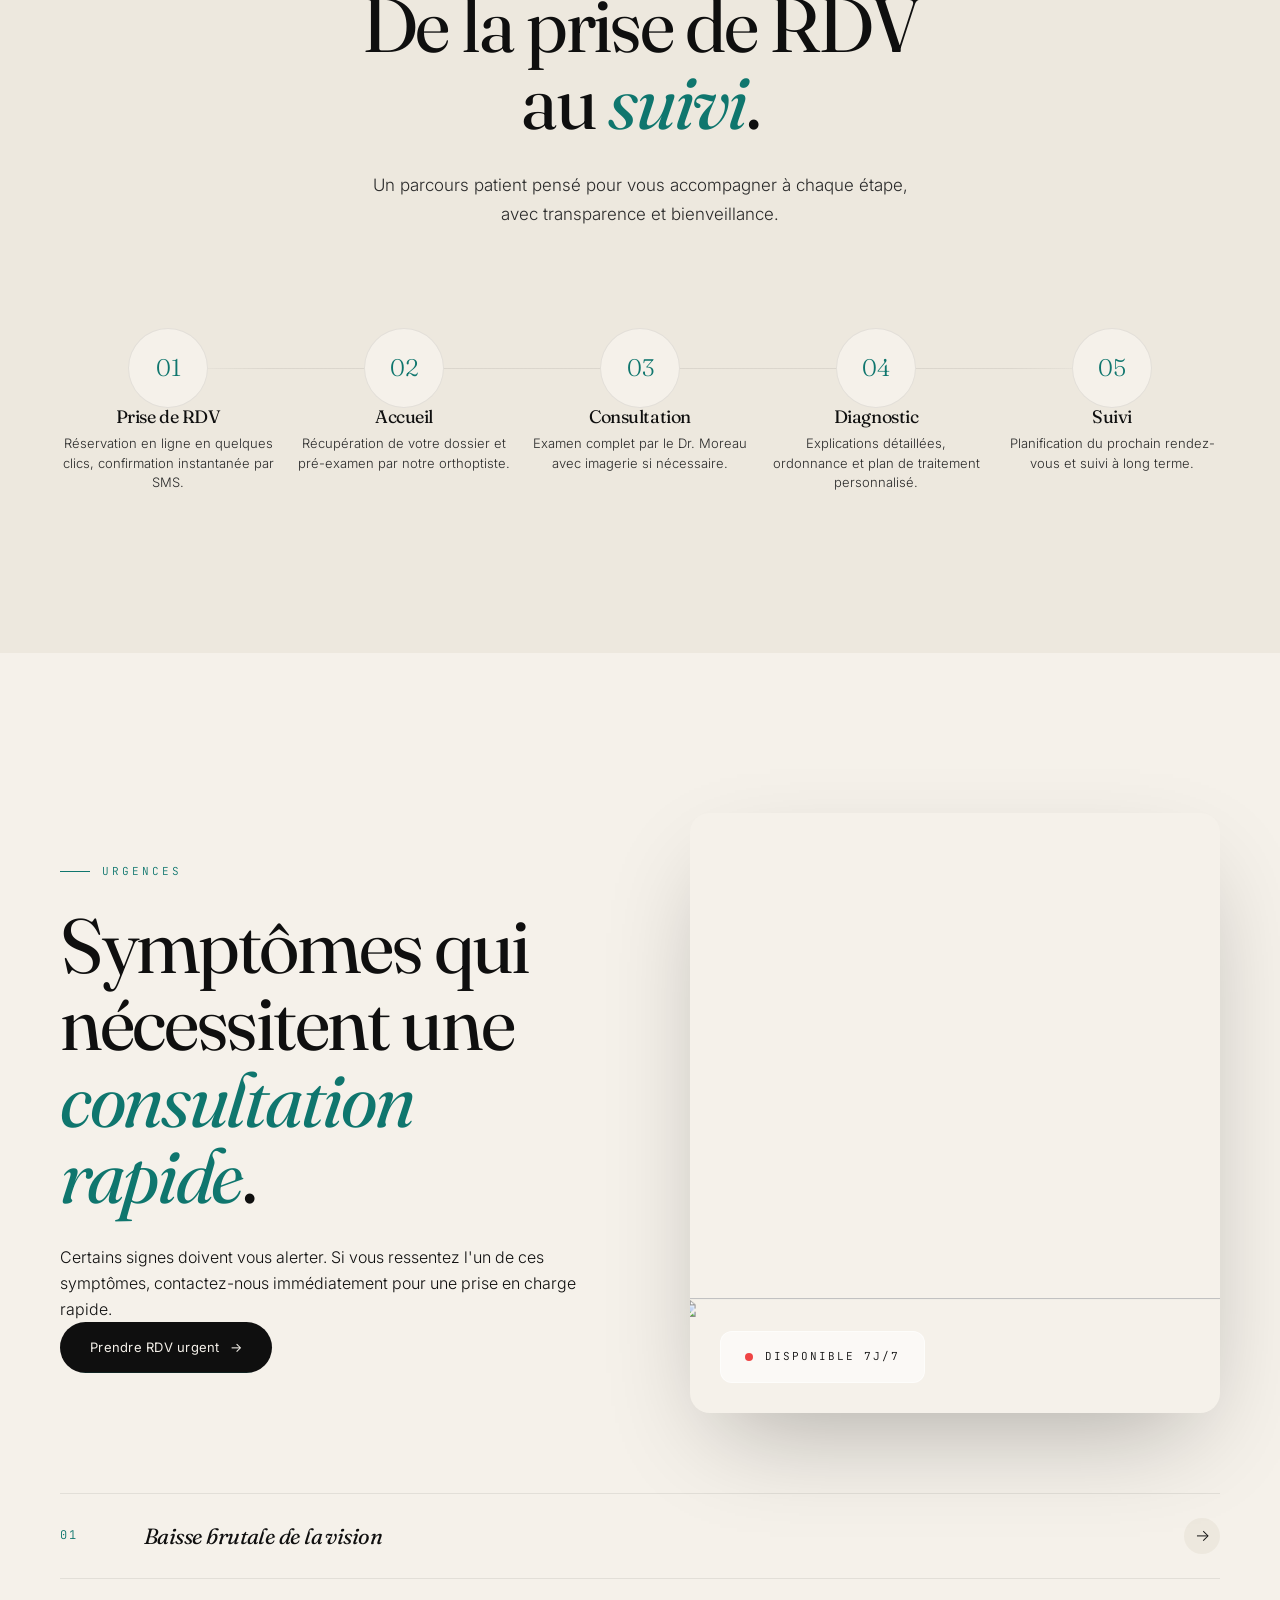
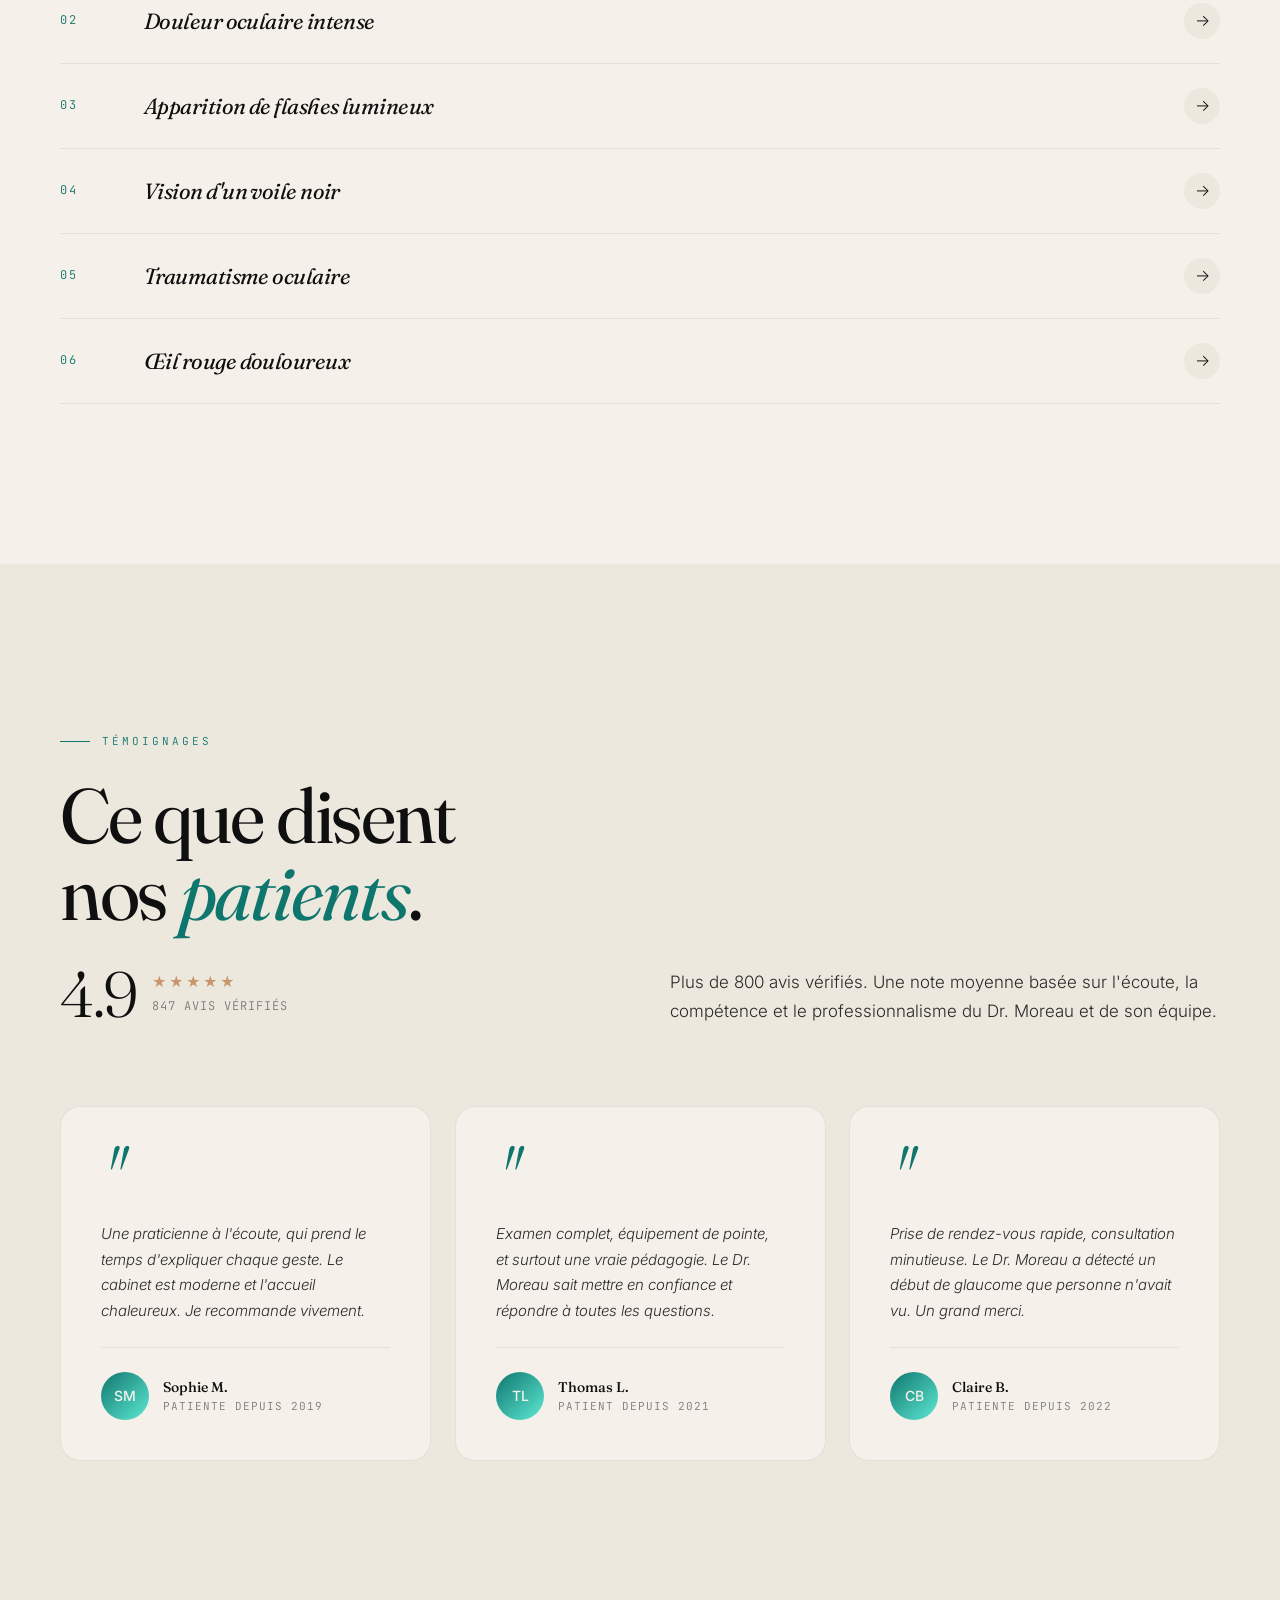
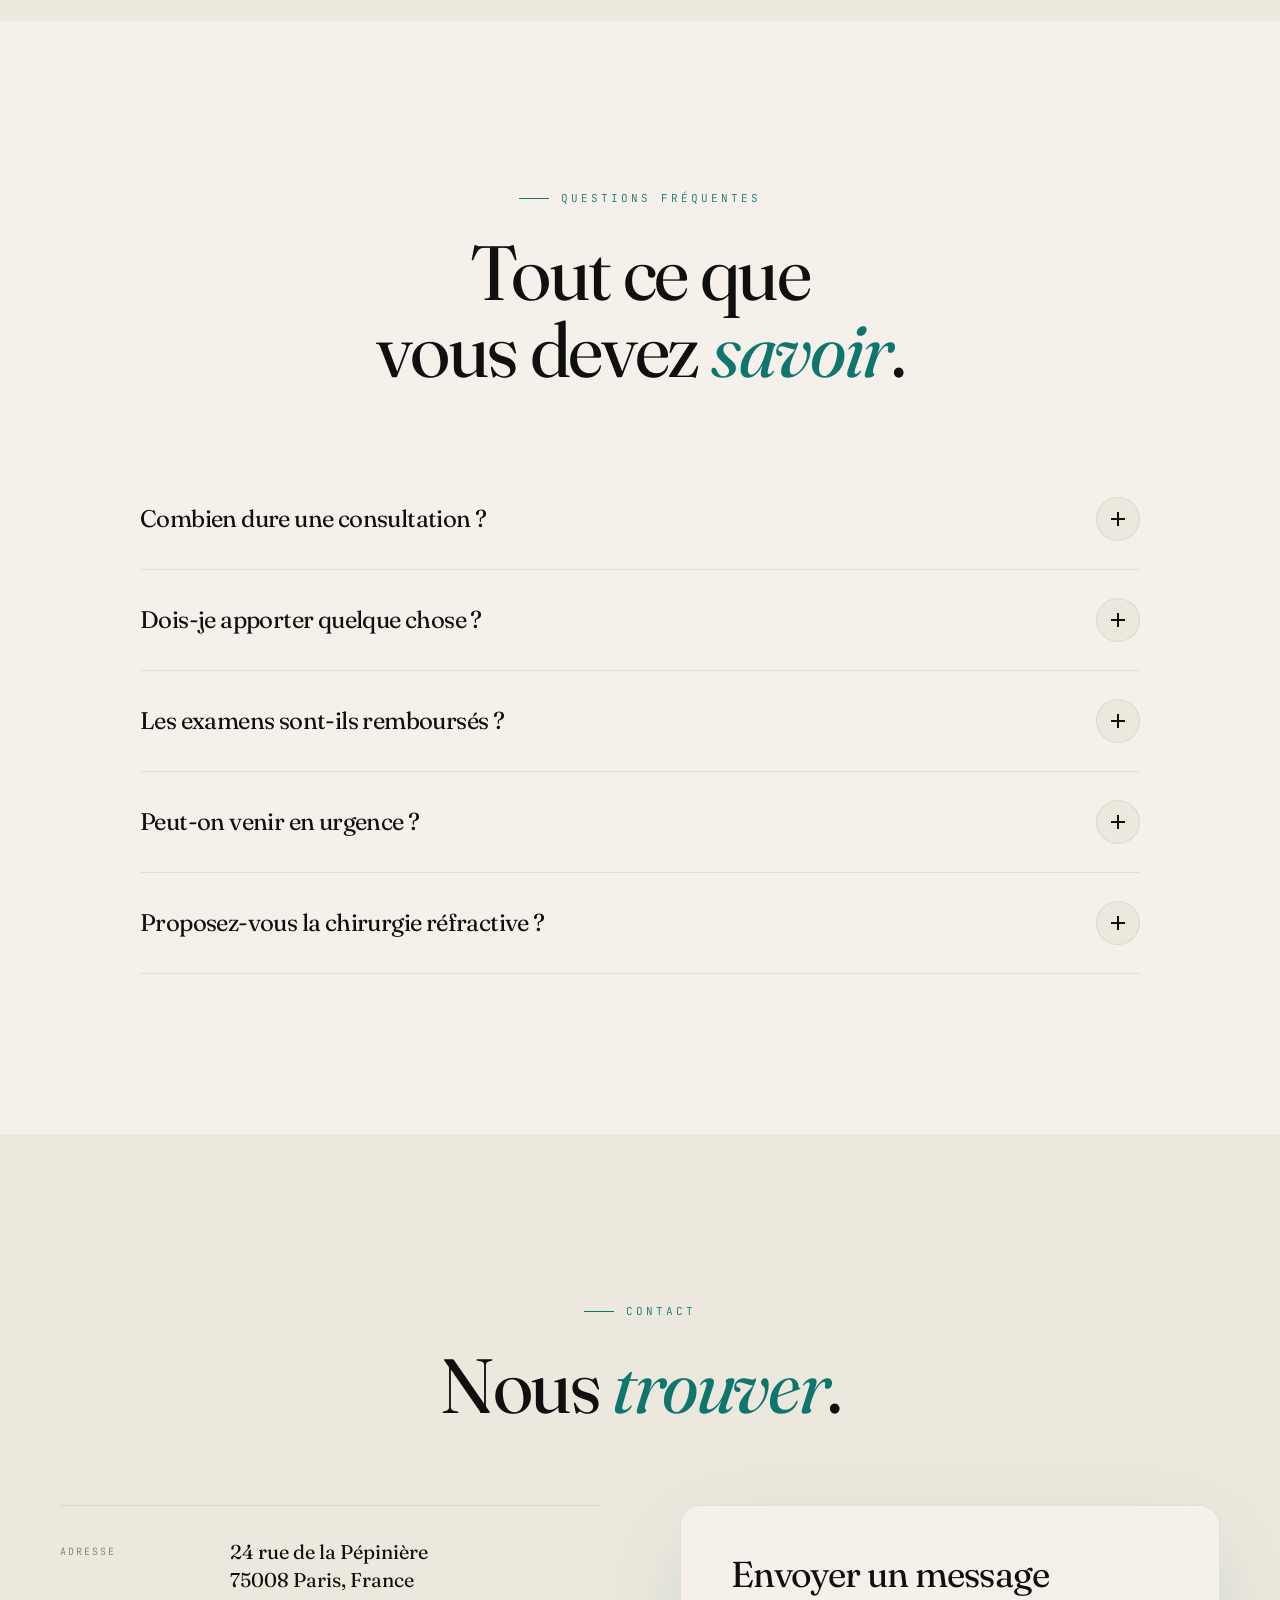
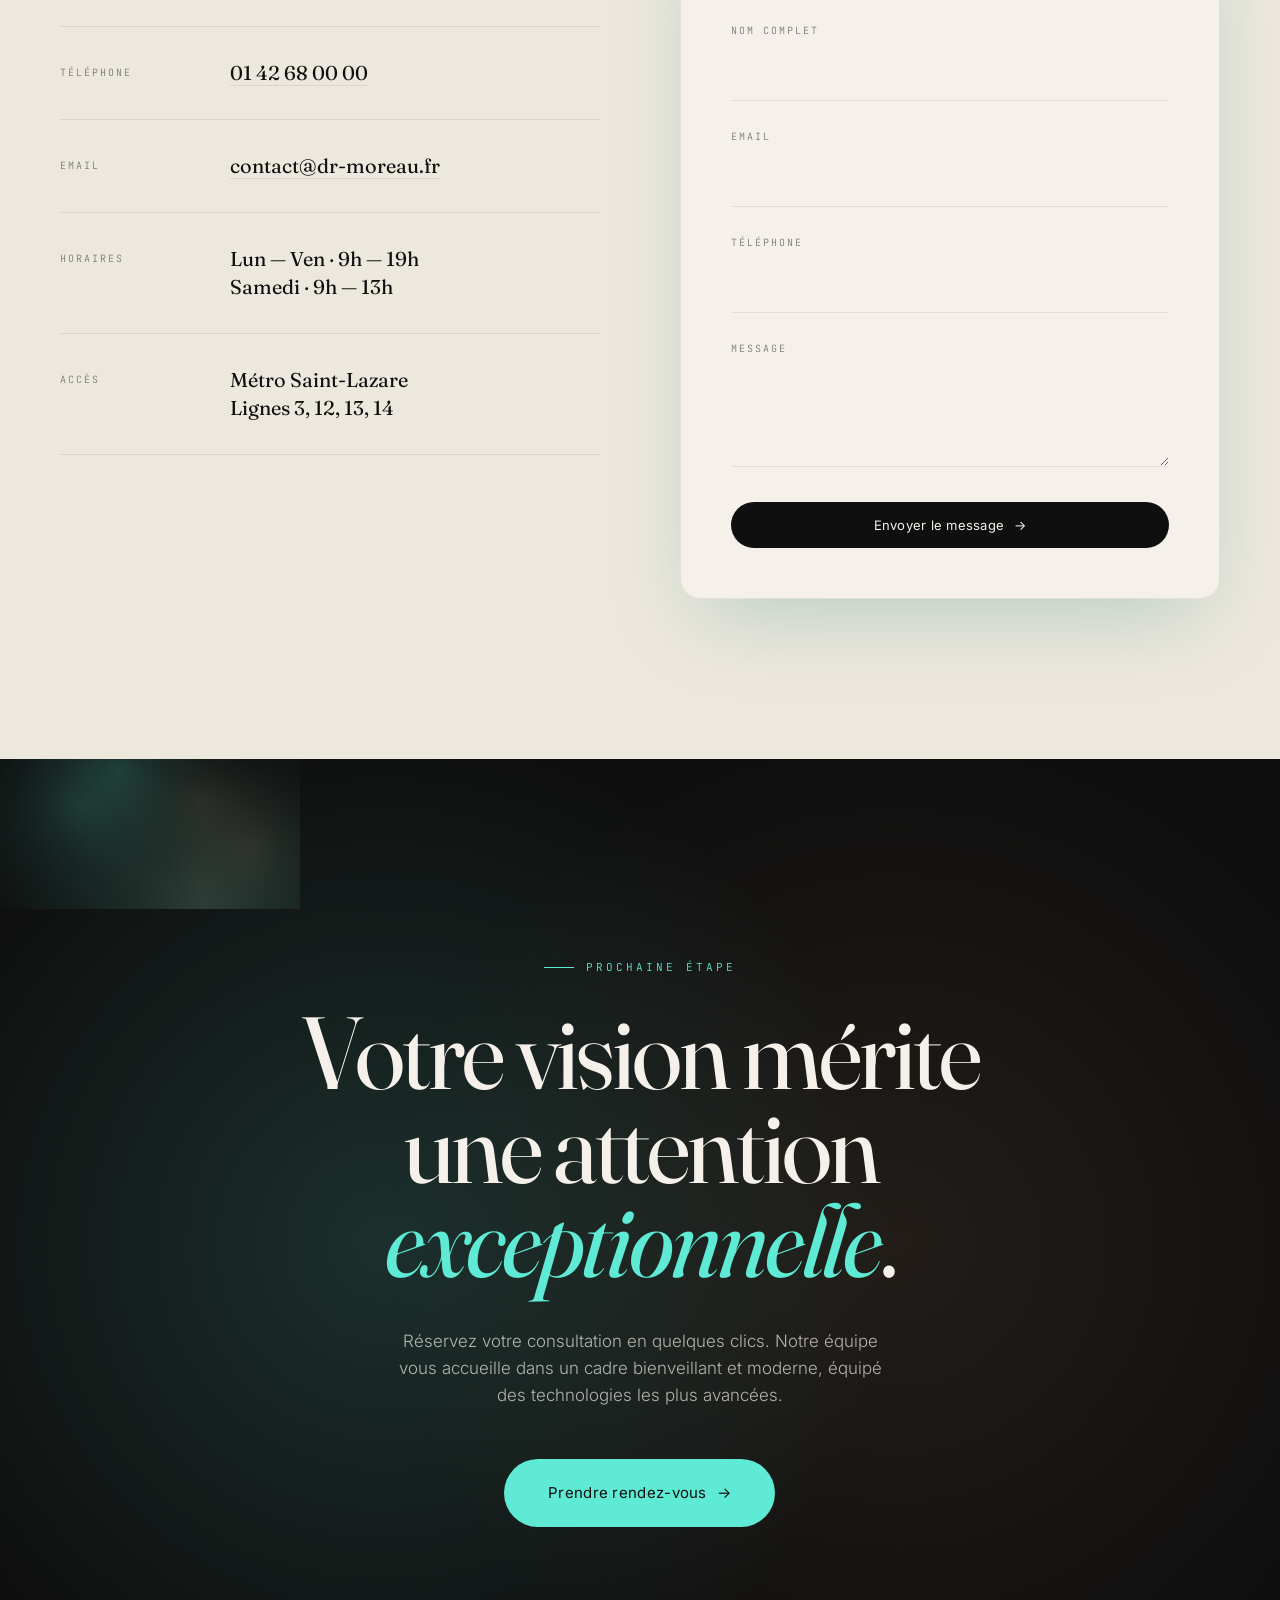
==== commit e68373f6: "fix(fonts): replace blocked Fontsource CDN" ====
--- a/index.html
+++ b/index.html
@@ -5,14 +5,9 @@
 <meta name="viewport" content="width=device-width, initial-scale=1.0">
 <title>Dr. Claire Moreau — Ophtalmologue à Paris</title>
 <meta name="theme-color" content="#F5F1EA">
-<link href="https://cdn.jsdelivr.net/fontsource/fonts/fraunces@latest/latin-400-normal.css" rel="stylesheet">
-<link href="https://cdn.jsdelivr.net/fontsource/fonts/fraunces@latest/latin-500-normal.css" rel="stylesheet">
-<link href="https://cdn.jsdelivr.net/fontsource/fonts/fraunces@latest/latin-600-normal.css" rel="stylesheet">
-<link href="https://cdn.jsdelivr.net/fontsource/fonts/fraunces@latest/latin-700-normal.css" rel="stylesheet">
-<link href="https://cdn.jsdelivr.net/fontsource/fonts/inter@latest/latin-300-normal.css" rel="stylesheet">
-<link href="https://cdn.jsdelivr.net/fontsource/fonts/inter@latest/latin-400-normal.css" rel="stylesheet">
-<link href="https://cdn.jsdelivr.net/fontsource/fonts/inter@latest/latin-500-normal.css" rel="stylesheet">
-<link href="https://cdn.jsdelivr.net/fontsource/fonts/jetbrains-mono@latest/latin-400-normal.css" rel="stylesheet">
+<link rel="preconnect" href="https://fonts.googleapis.com">
+<link rel="preconnect" href="https://fonts.gstatic.com" crossorigin>
+<link href="https://fonts.googleapis.com/css2?family=Fraunces:wght@400;500;600;700&family=Inter:wght@300;400;500&family=JetBrains+Mono:wght@400&display=swap" rel="stylesheet">
 <link rel="stylesheet" href="css/site.css">
 <link rel="stylesheet" href="css/motion.css">
 </head>
--- a/css/site.css
+++ b/css/site.css
@@ -294,8 +294,7 @@
 .btn-ghost:hover .line{width:50px}
 
 /* ====== PAGES ====== */
-.page{display:none;opacity:0;transition:opacity .6s}
-.page.active{display:block;opacity:1}
+.page{display:block;opacity:1}
 
 .page-transition{
   position:fixed;inset:0;z-index:9990;
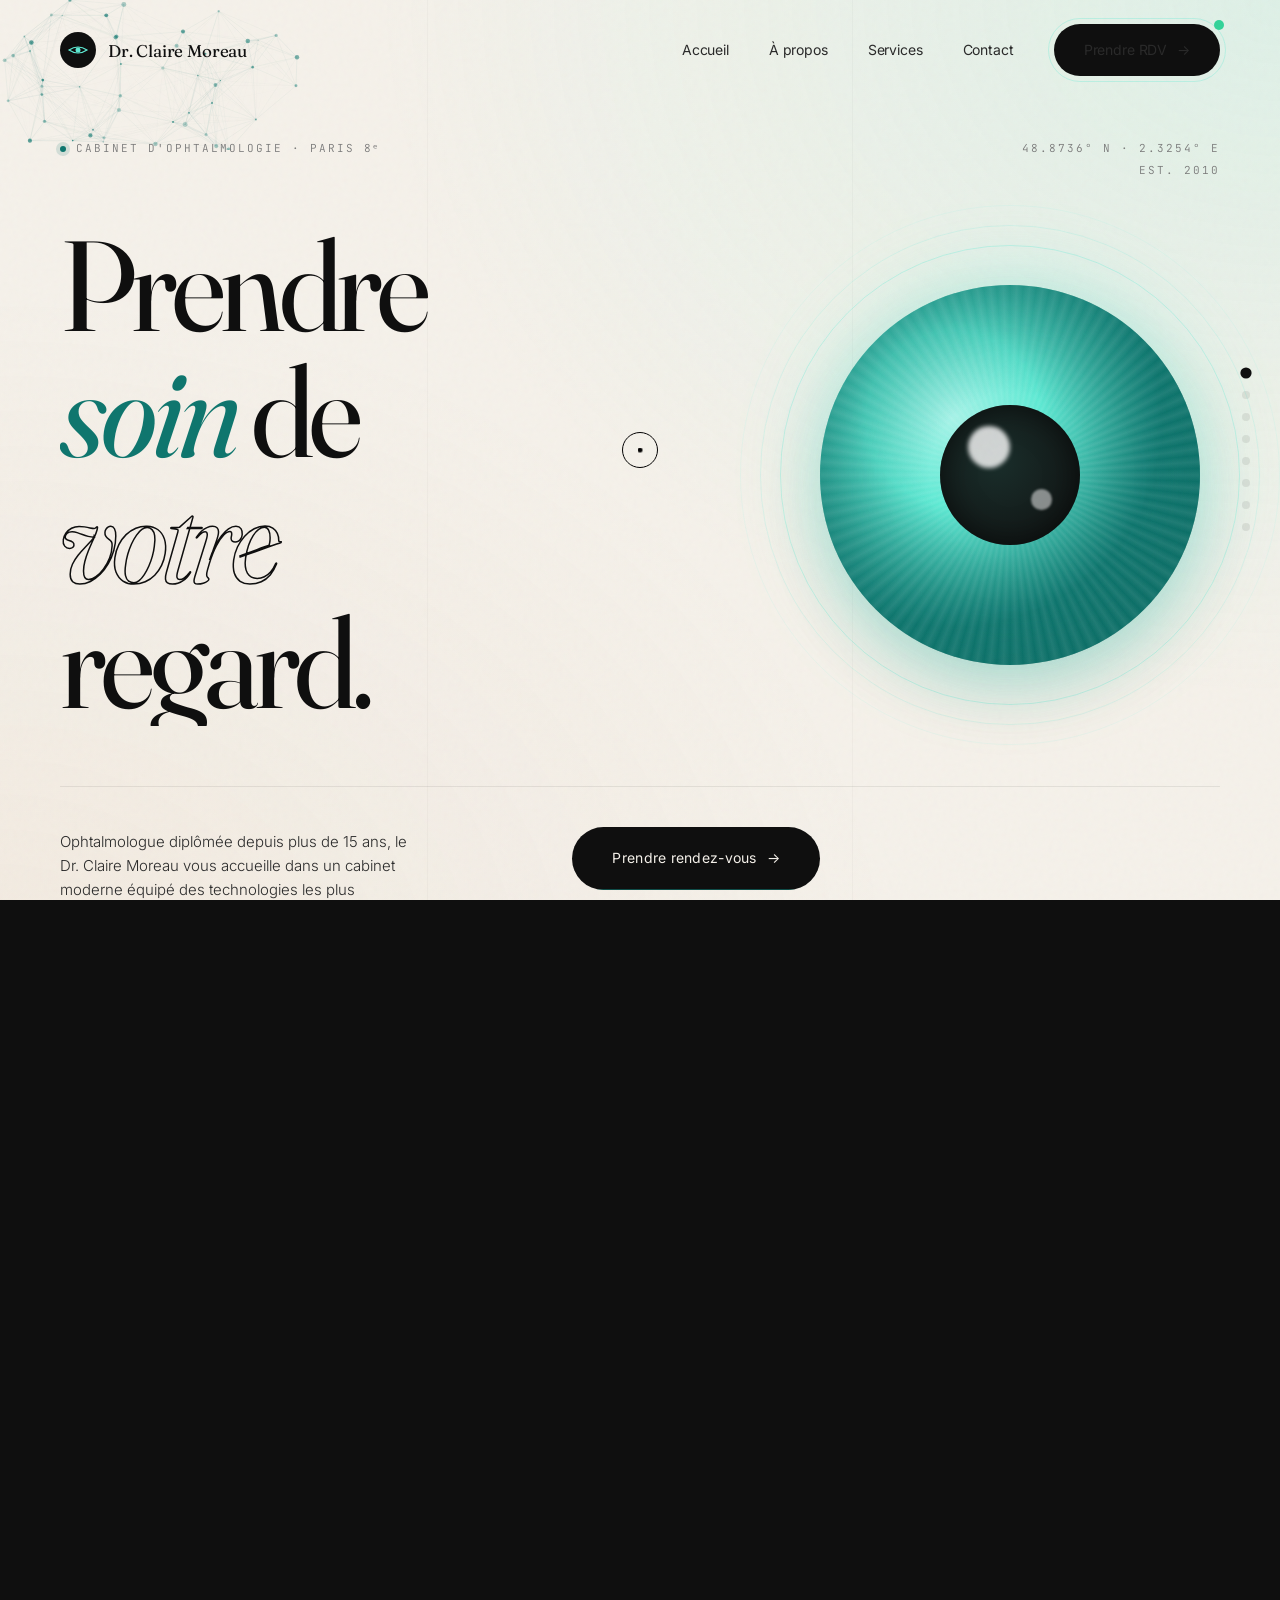
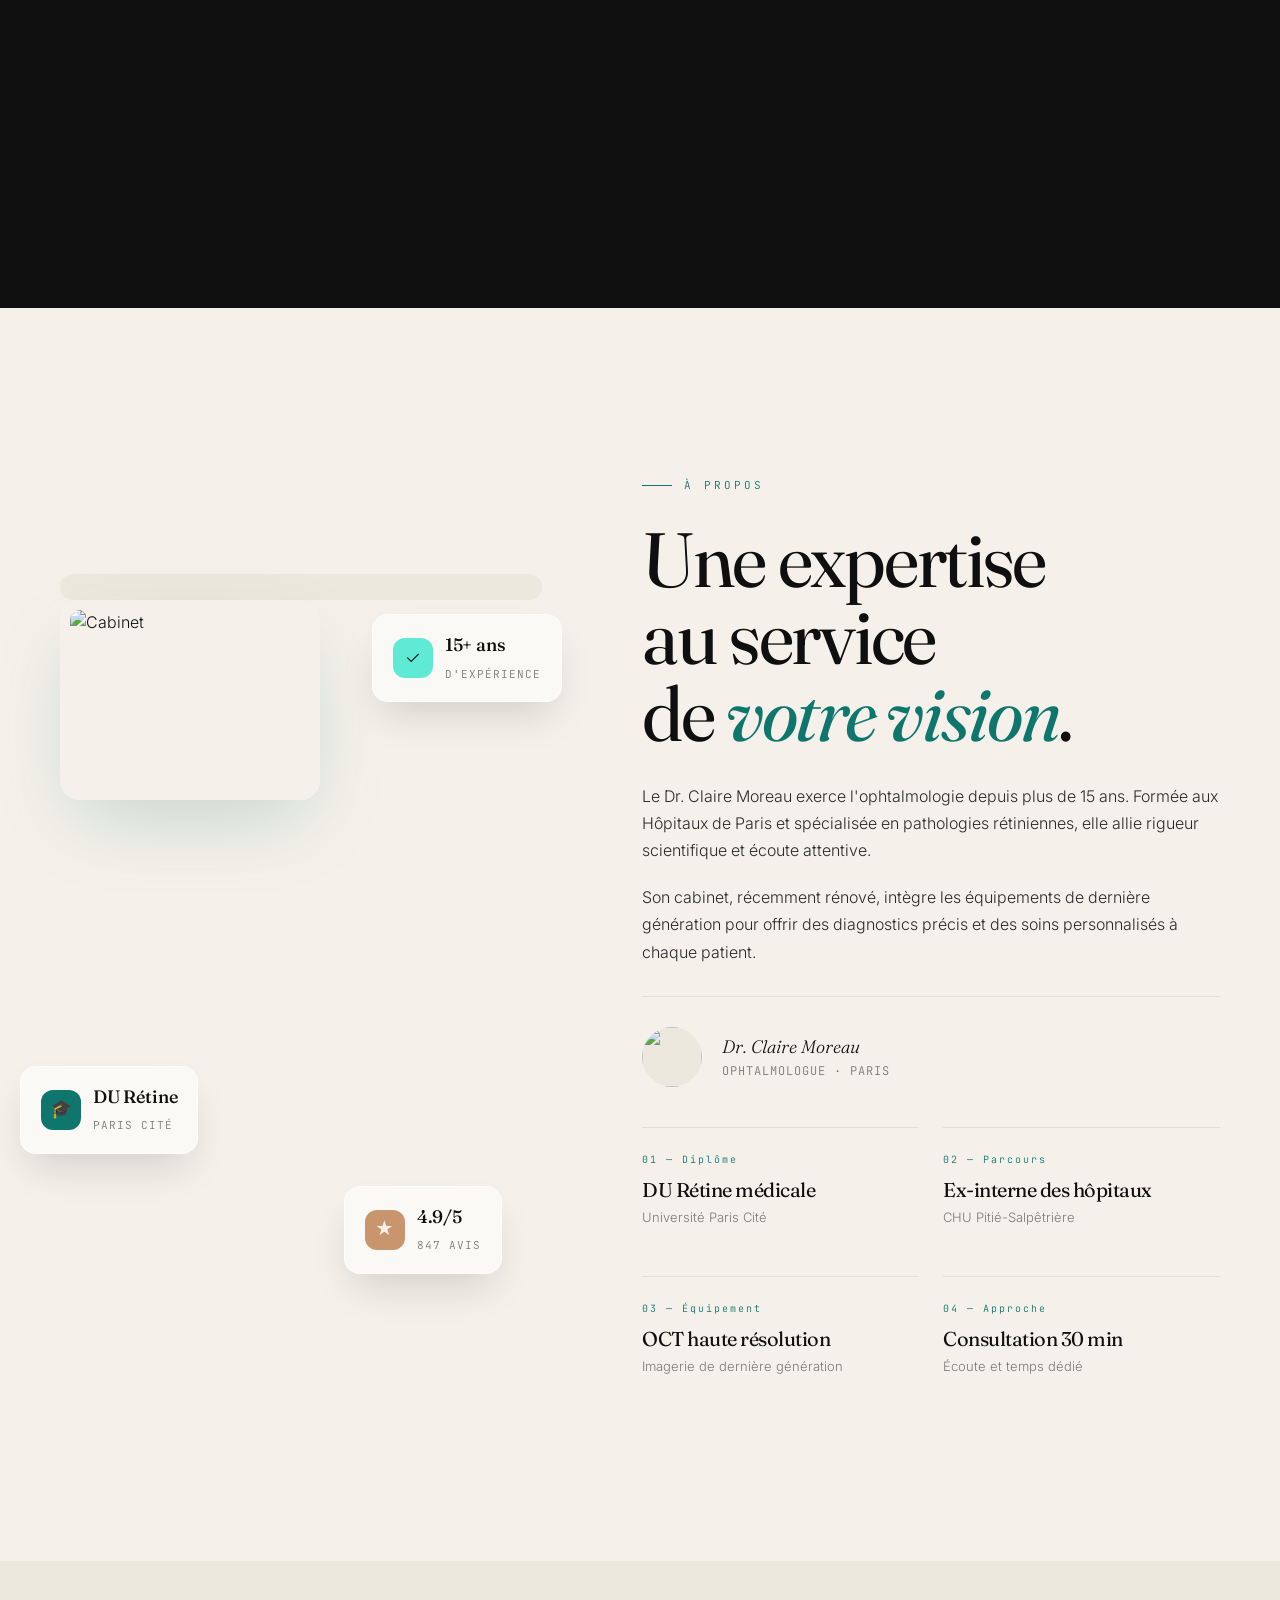
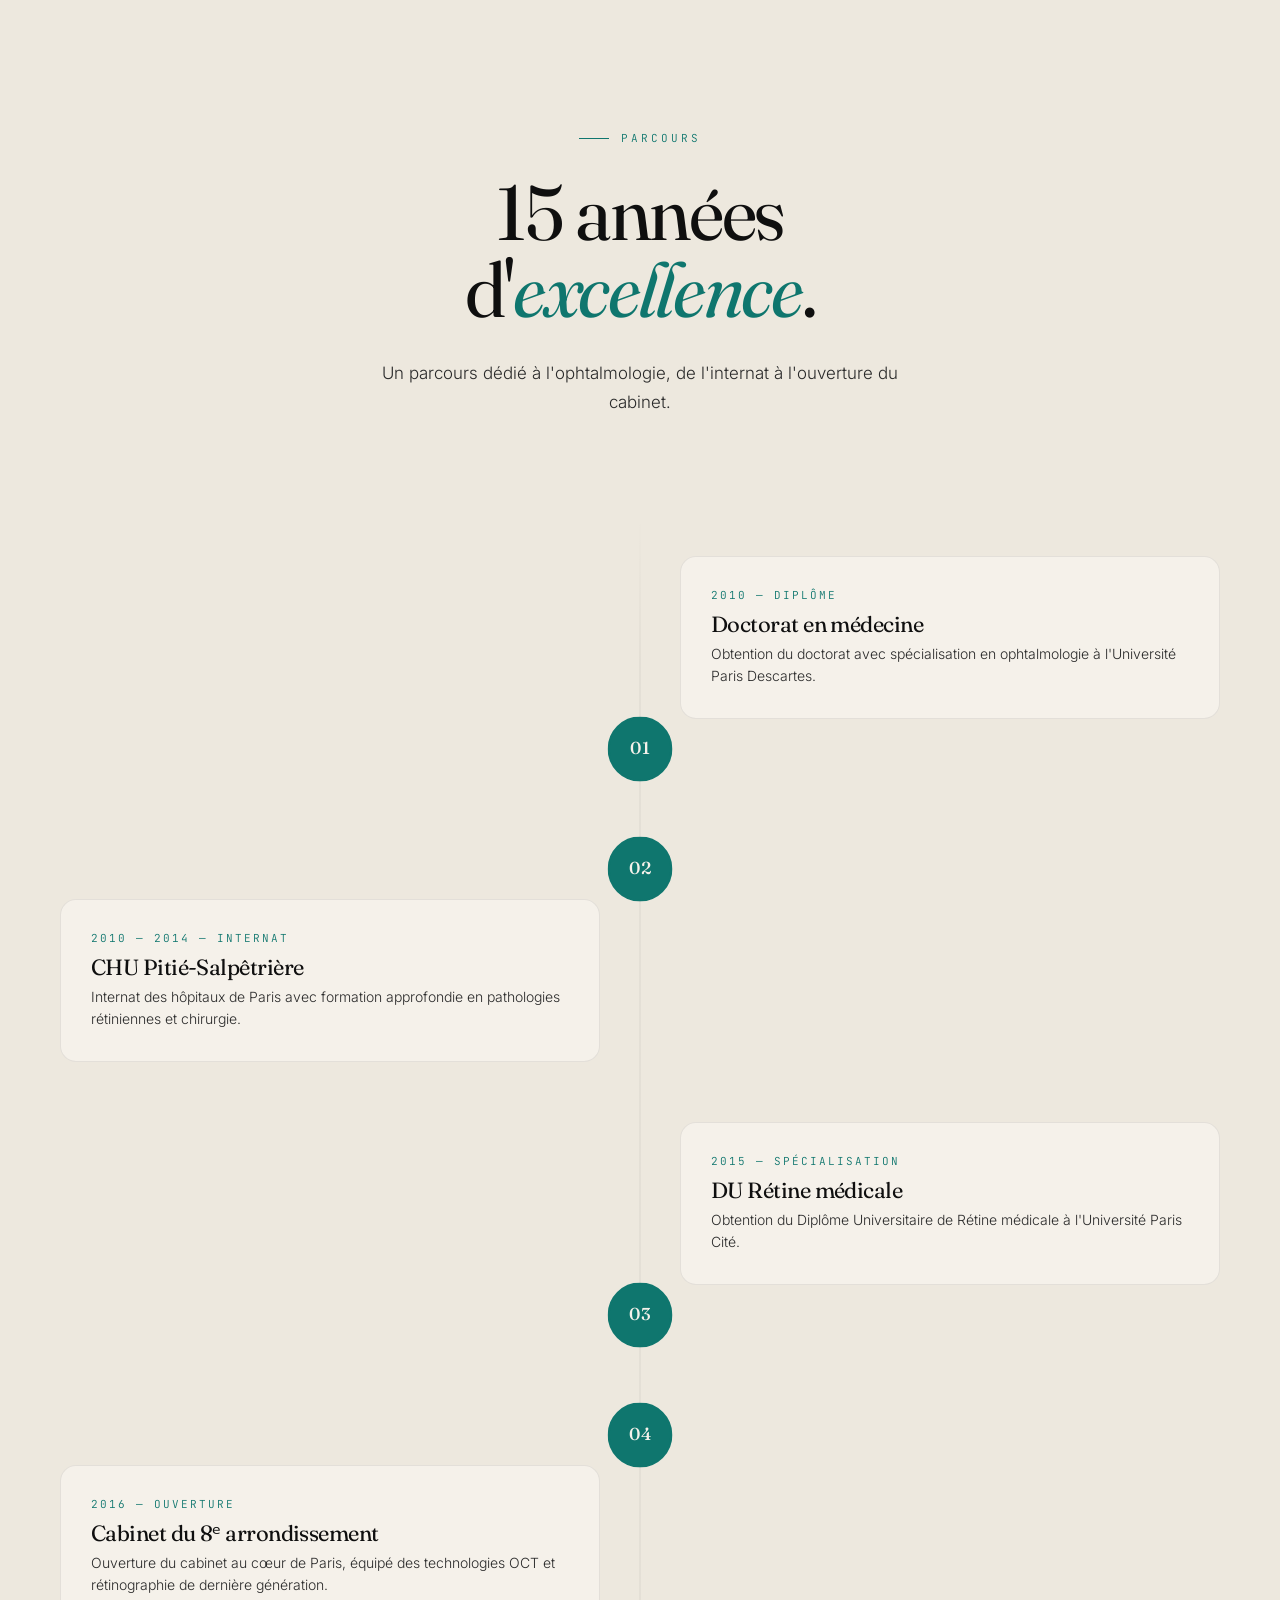
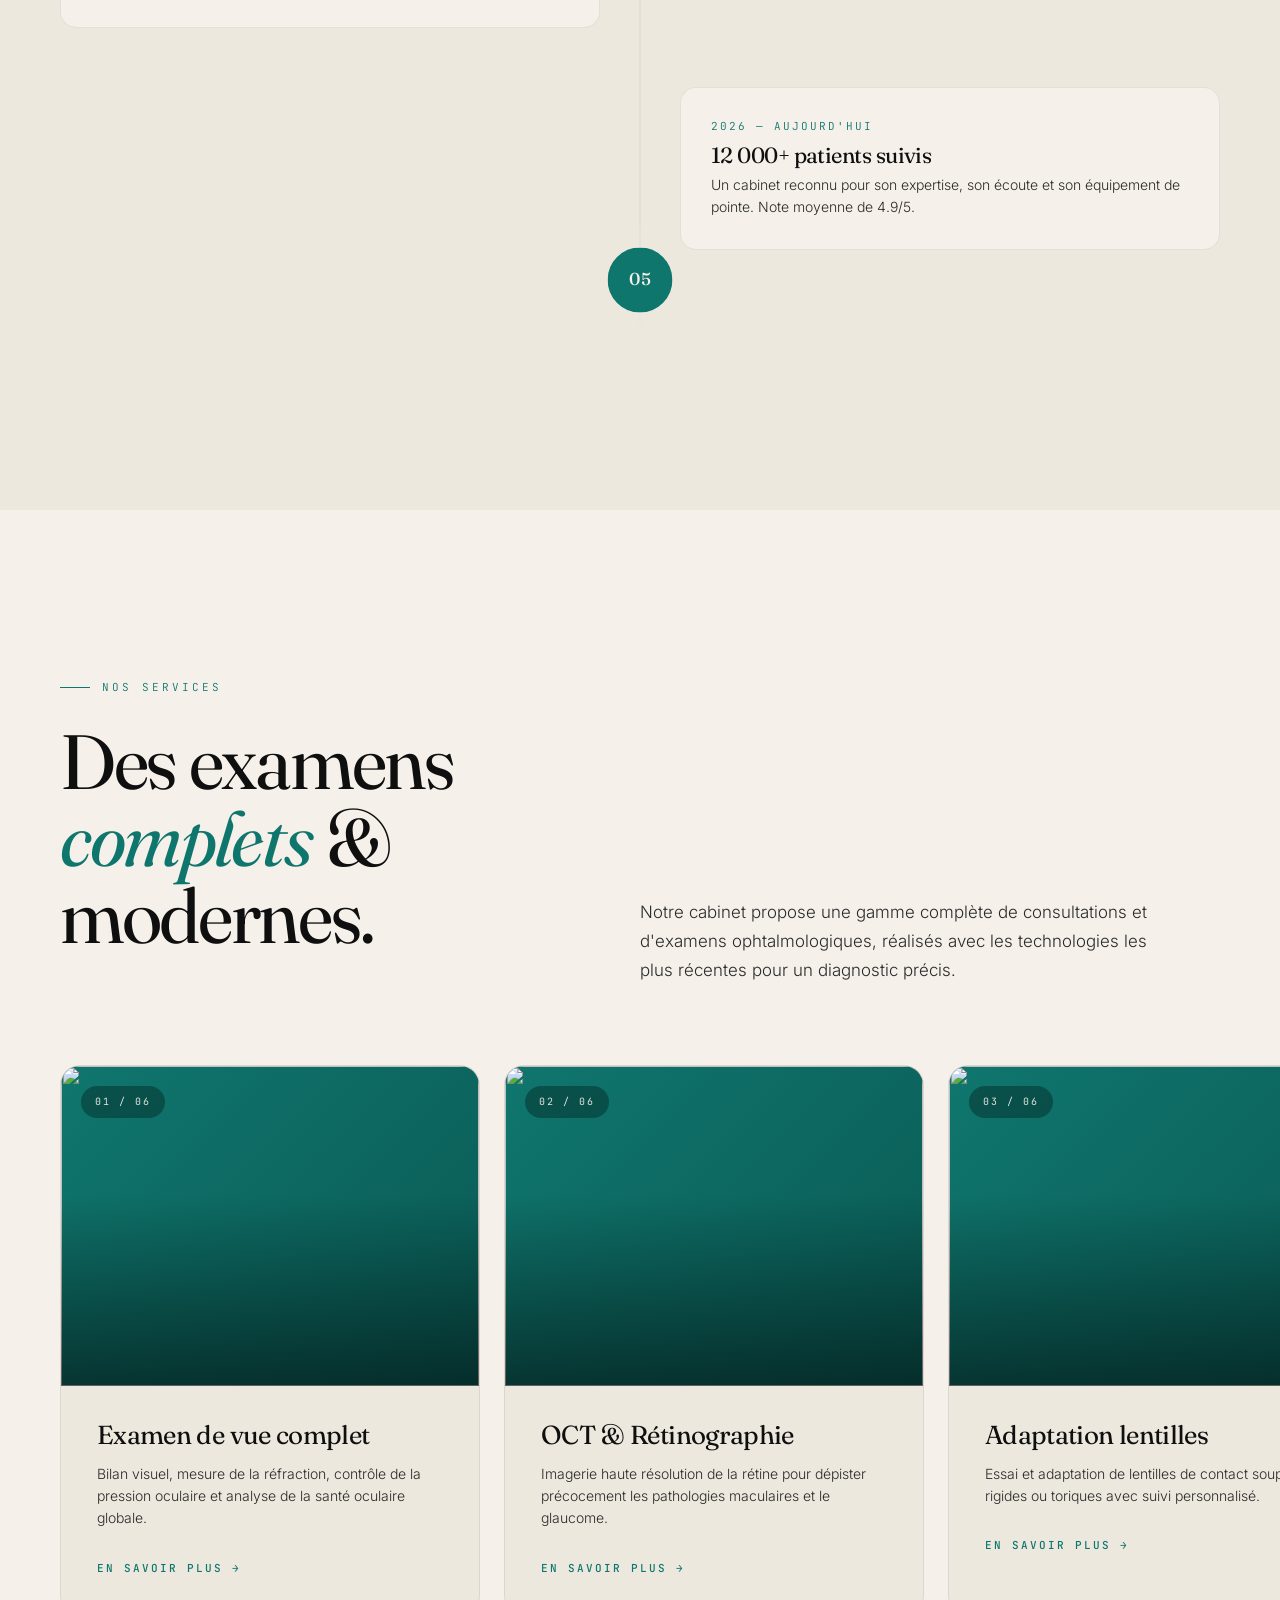
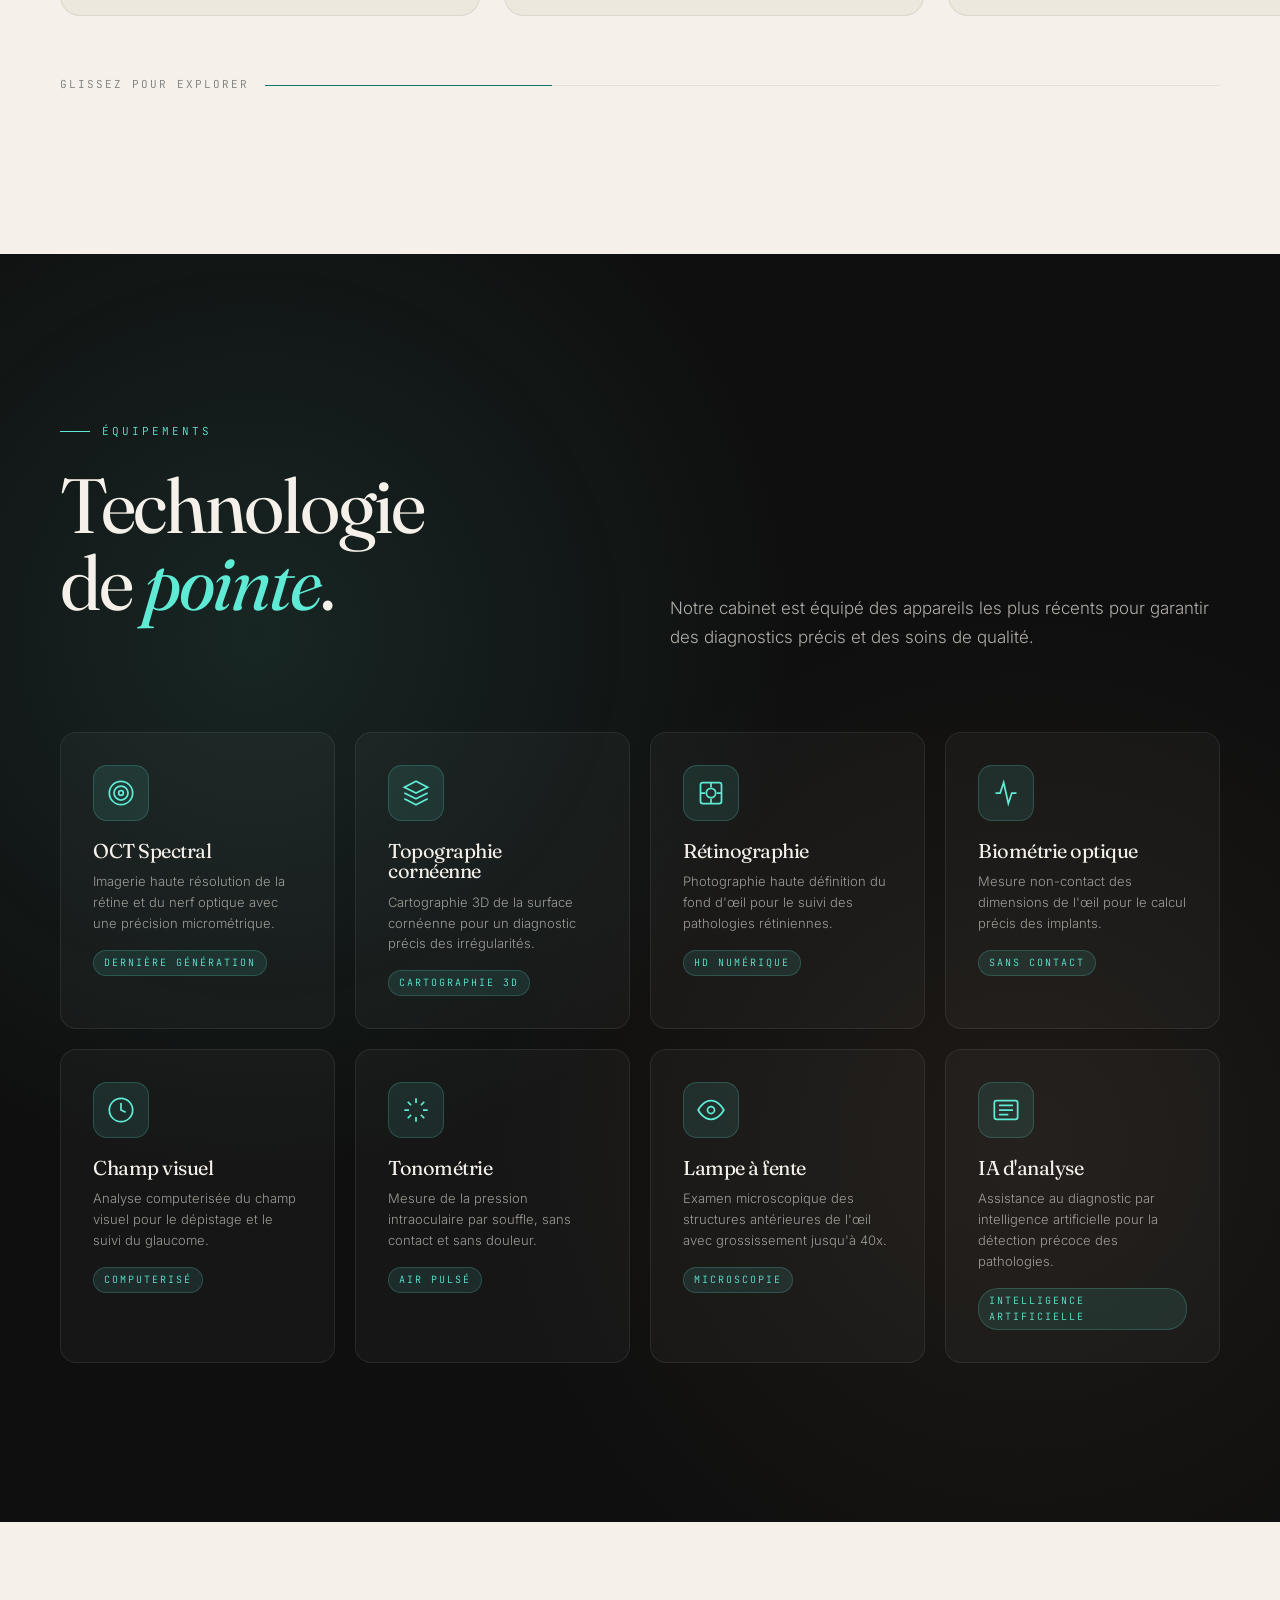
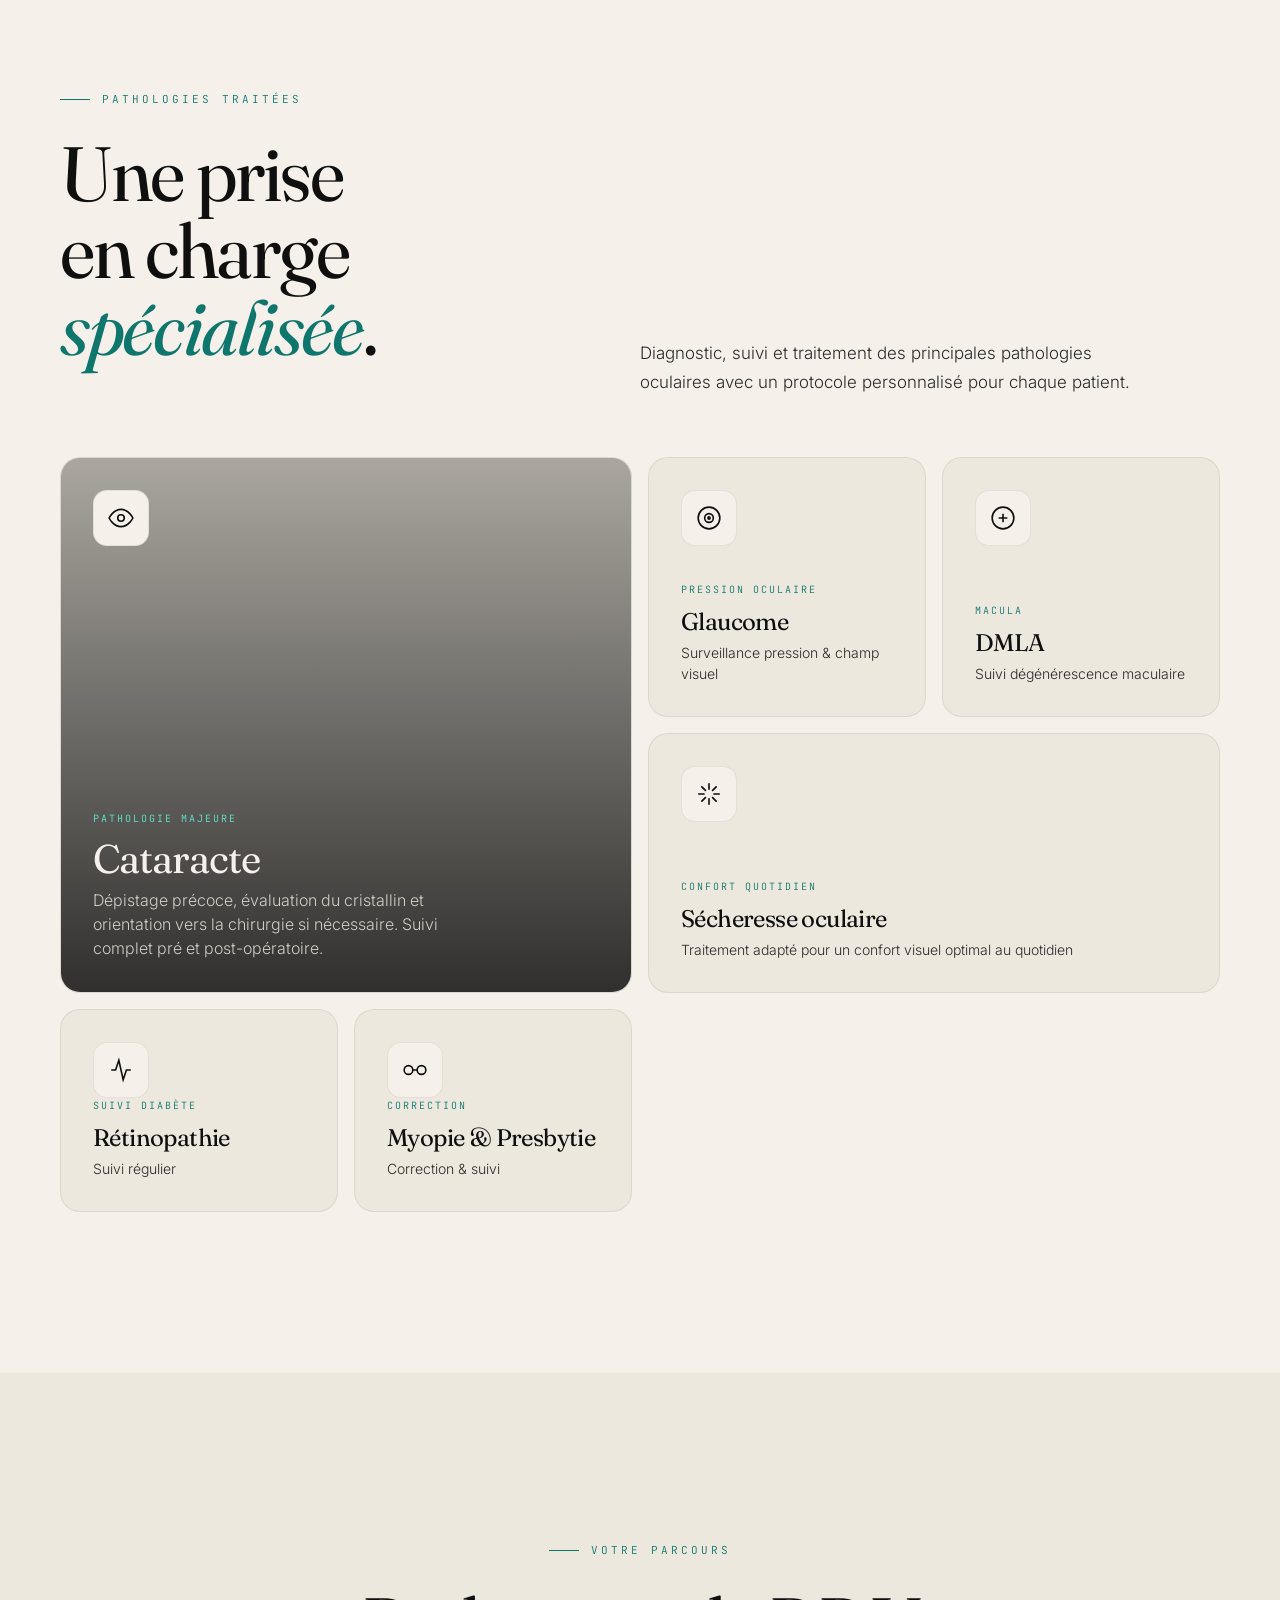
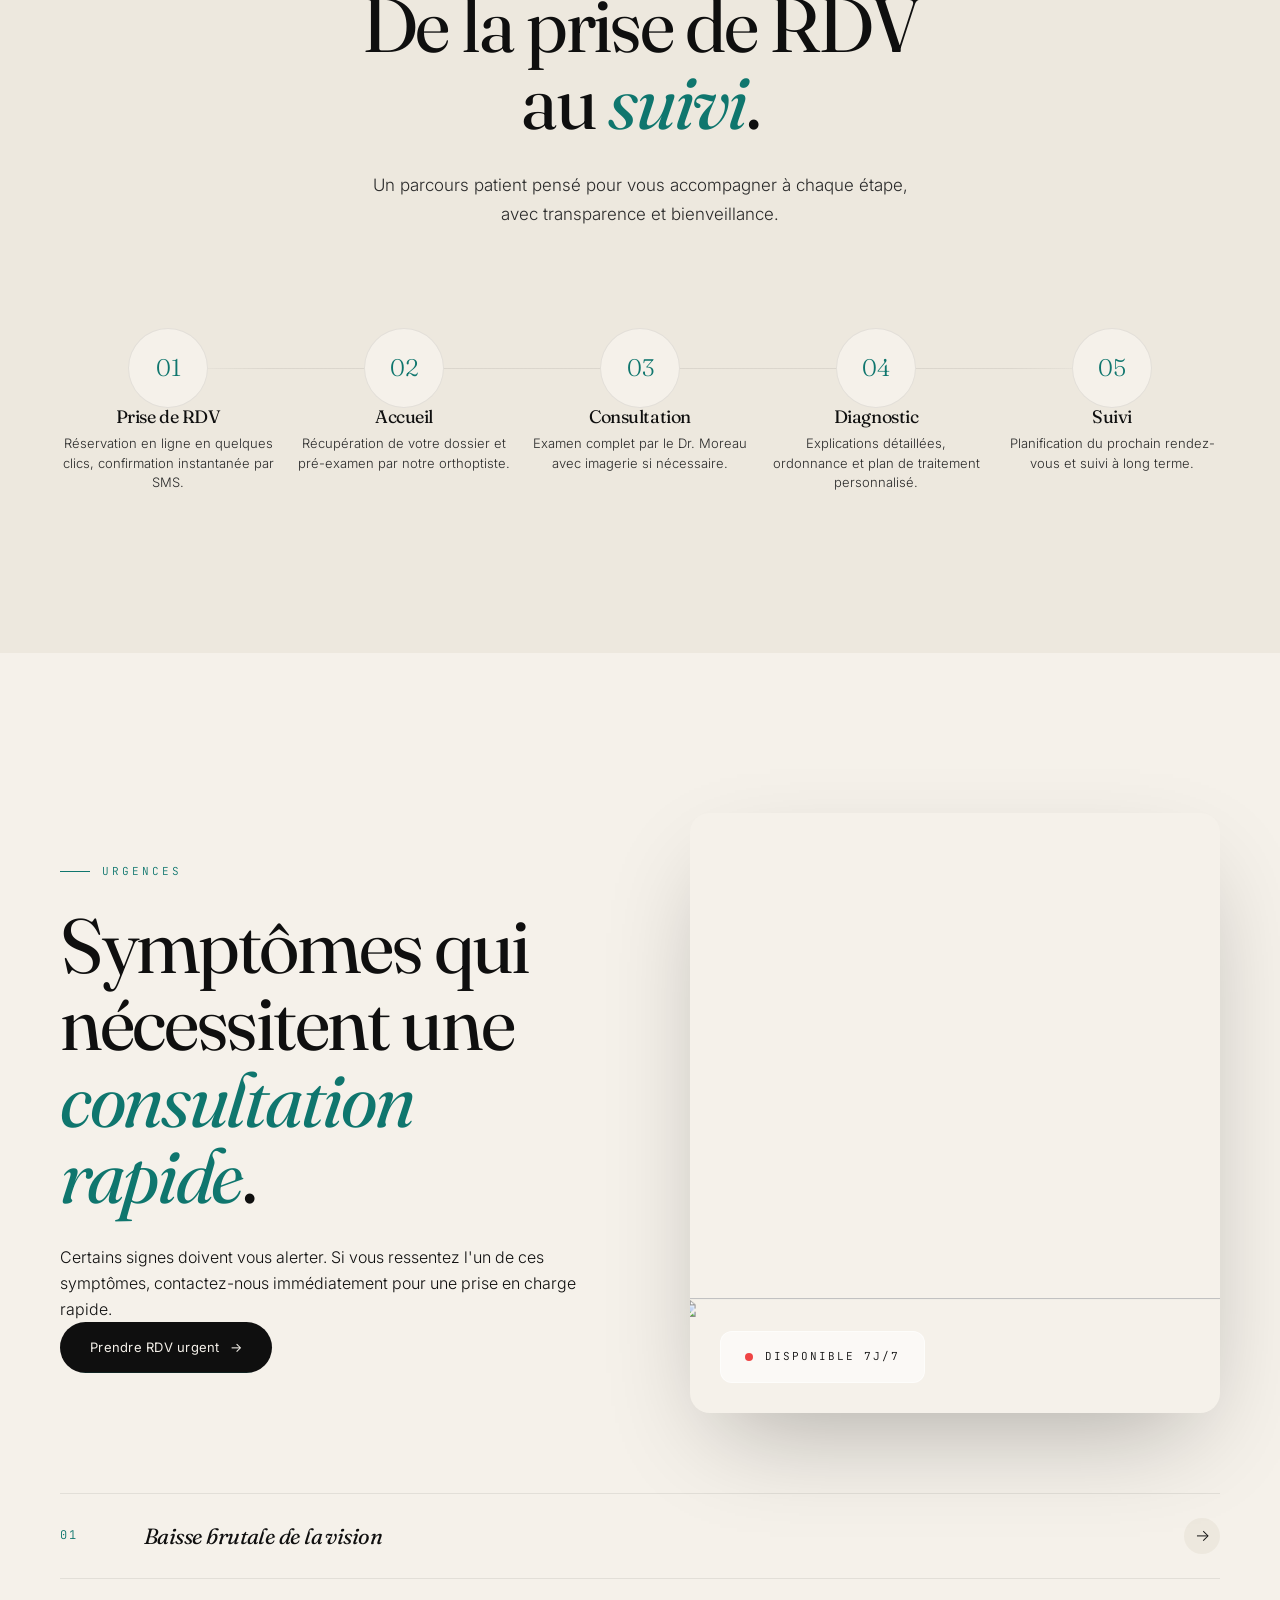
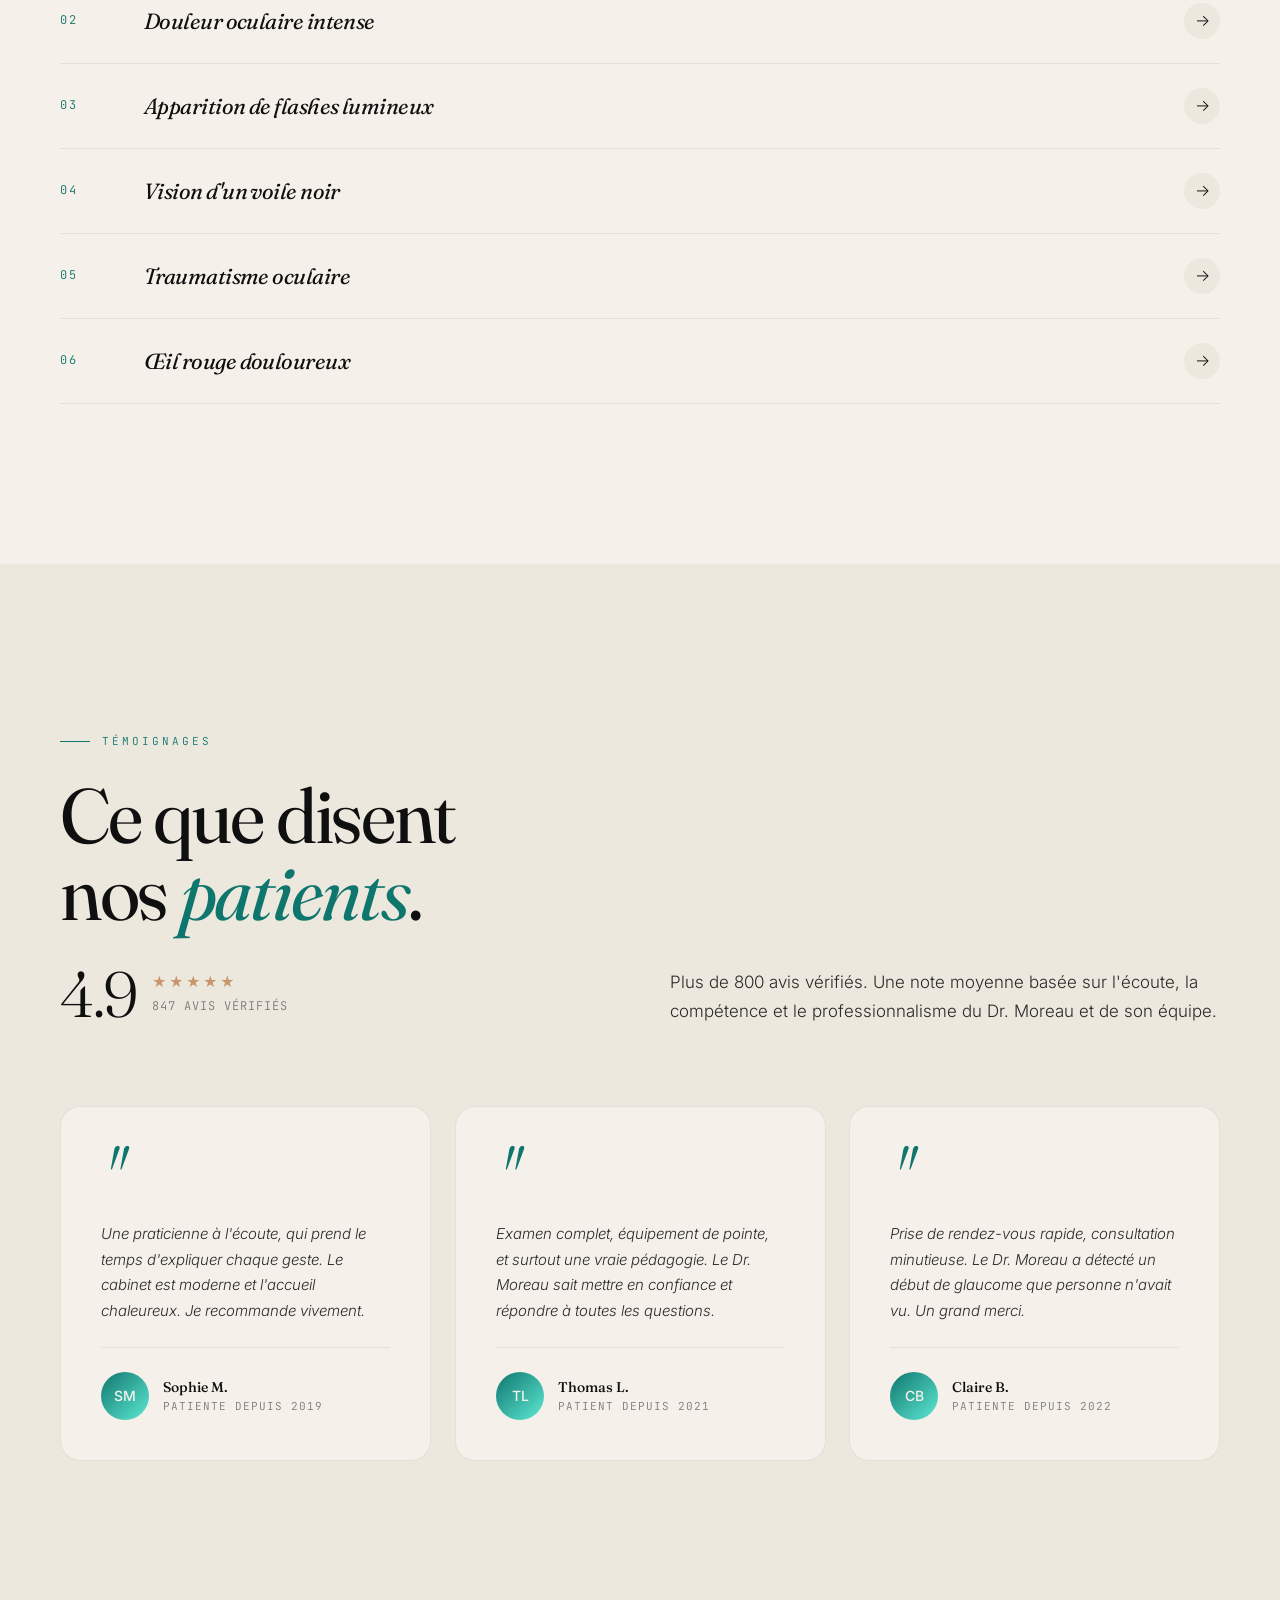
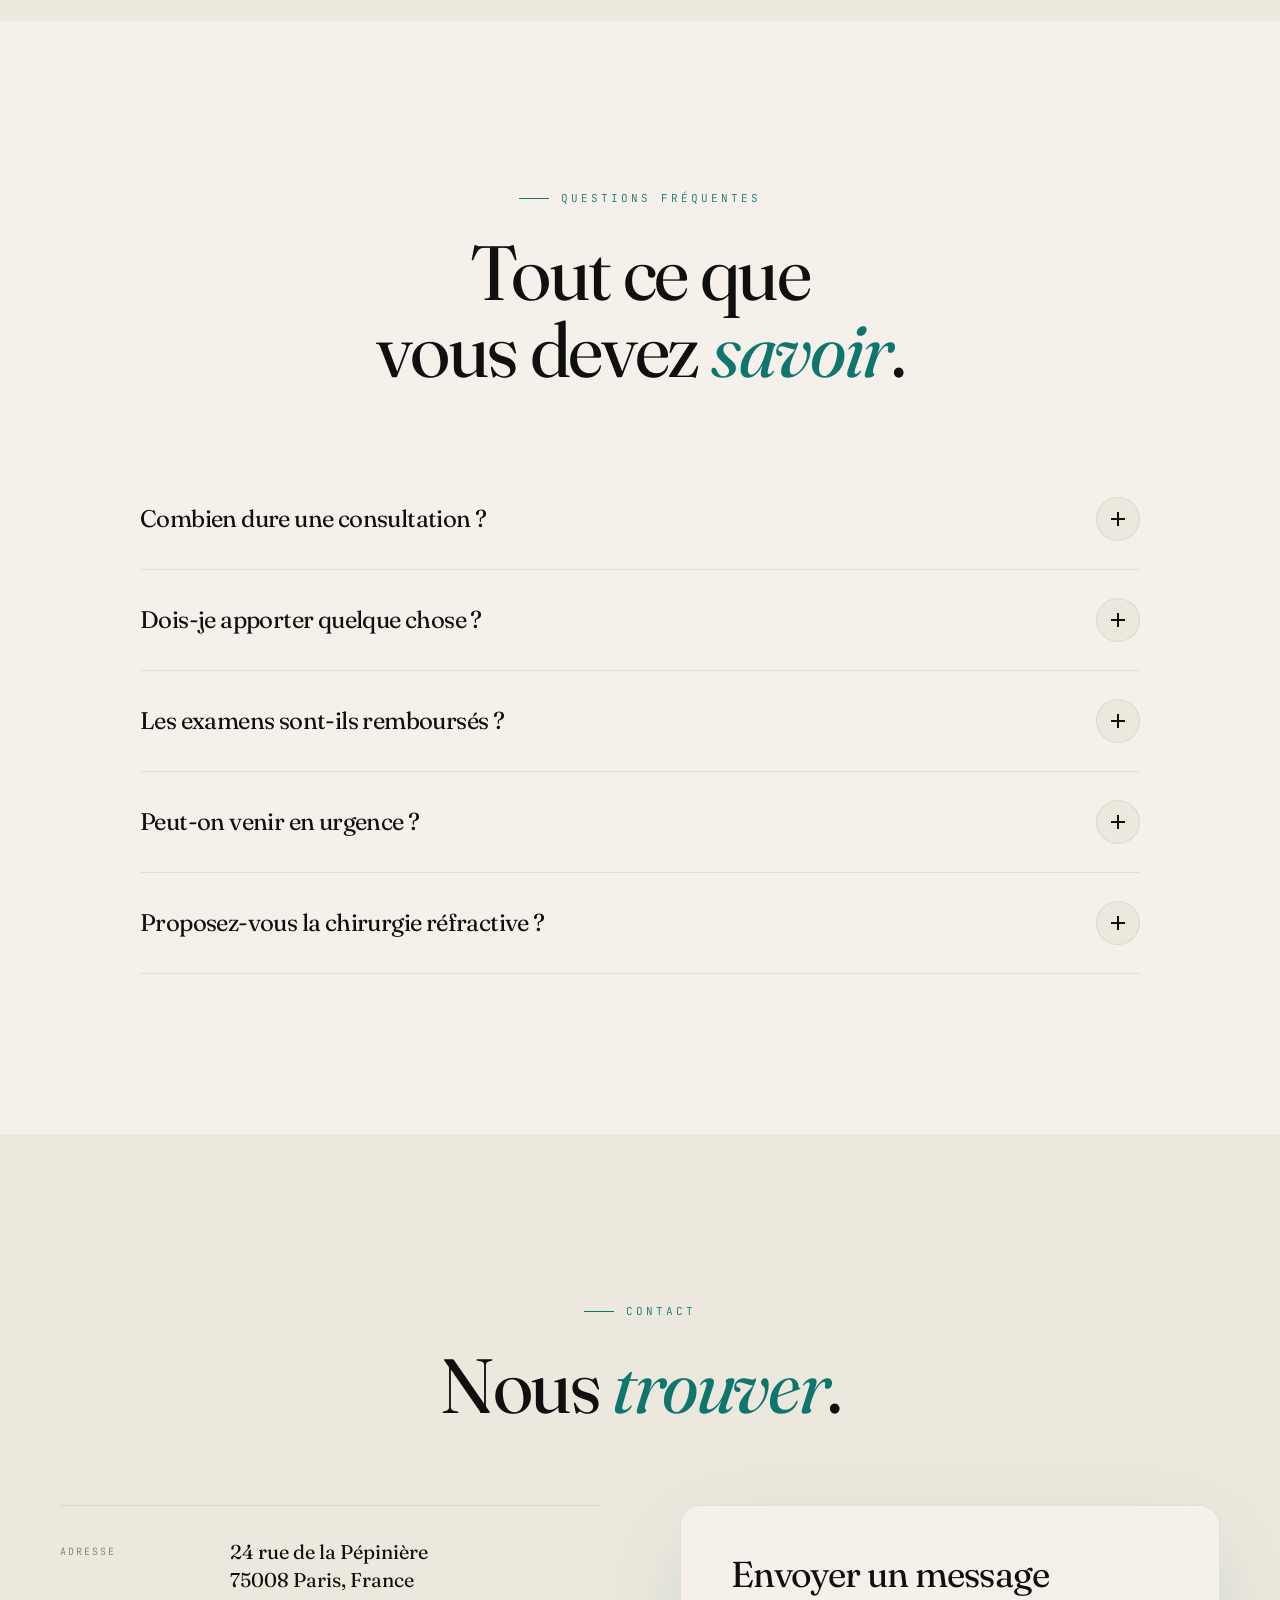
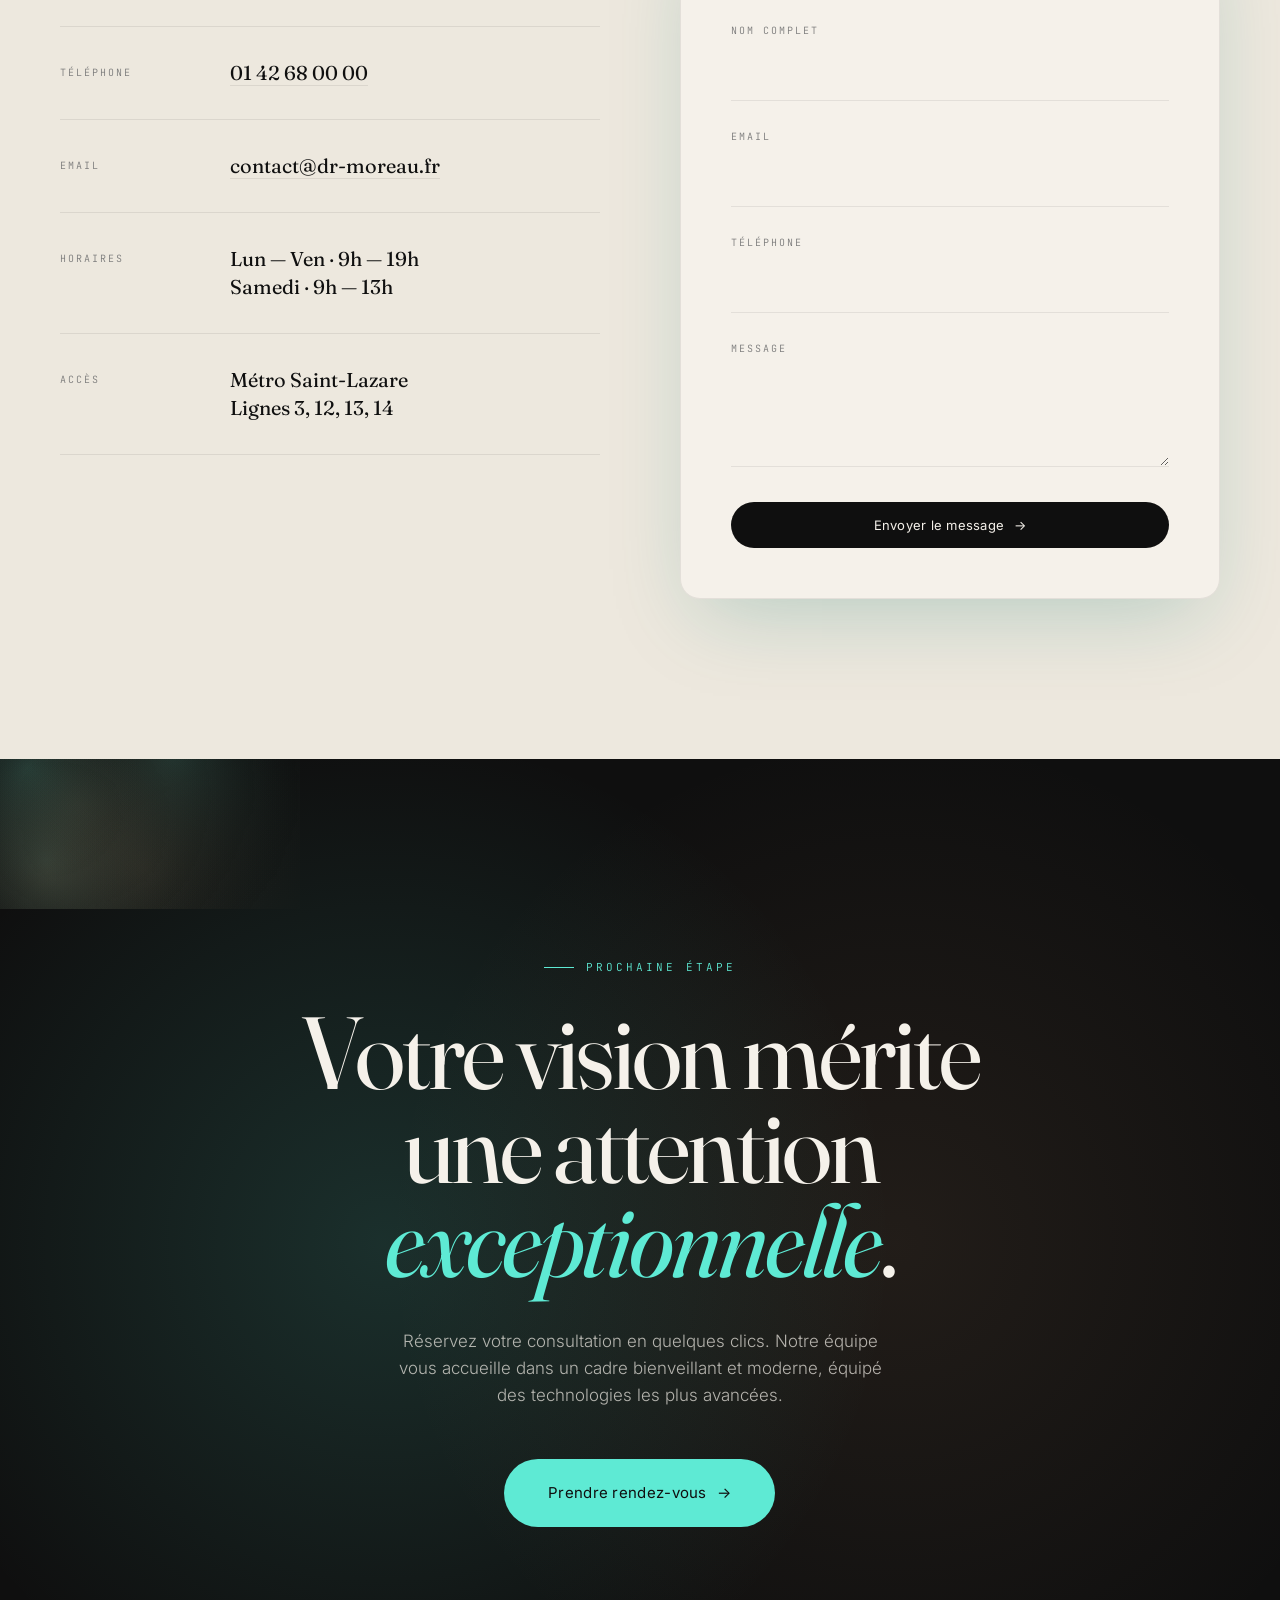
==== commit 7b68400b: "feat(branding): wire favicon to home page" ====
--- a/index.html
+++ b/index.html
@@ -5,6 +5,8 @@
 <meta name="viewport" content="width=device-width, initial-scale=1.0">
 <title>Dr. Claire Moreau — Ophtalmologue à Paris</title>
 <meta name="theme-color" content="#F5F1EA">
+<link rel="icon" href="favicon.svg" type="image/svg+xml">
+<link rel="shortcut icon" href="favicon.svg" type="image/svg+xml">
 <link rel="preconnect" href="https://fonts.googleapis.com">
 <link rel="preconnect" href="https://fonts.gstatic.com" crossorigin>
 <link href="https://fonts.googleapis.com/css2?family=Fraunces:wght@400;500;600;700&family=Inter:wght@300;400;500&family=JetBrains+Mono:wght@400&display=swap" rel="stylesheet">
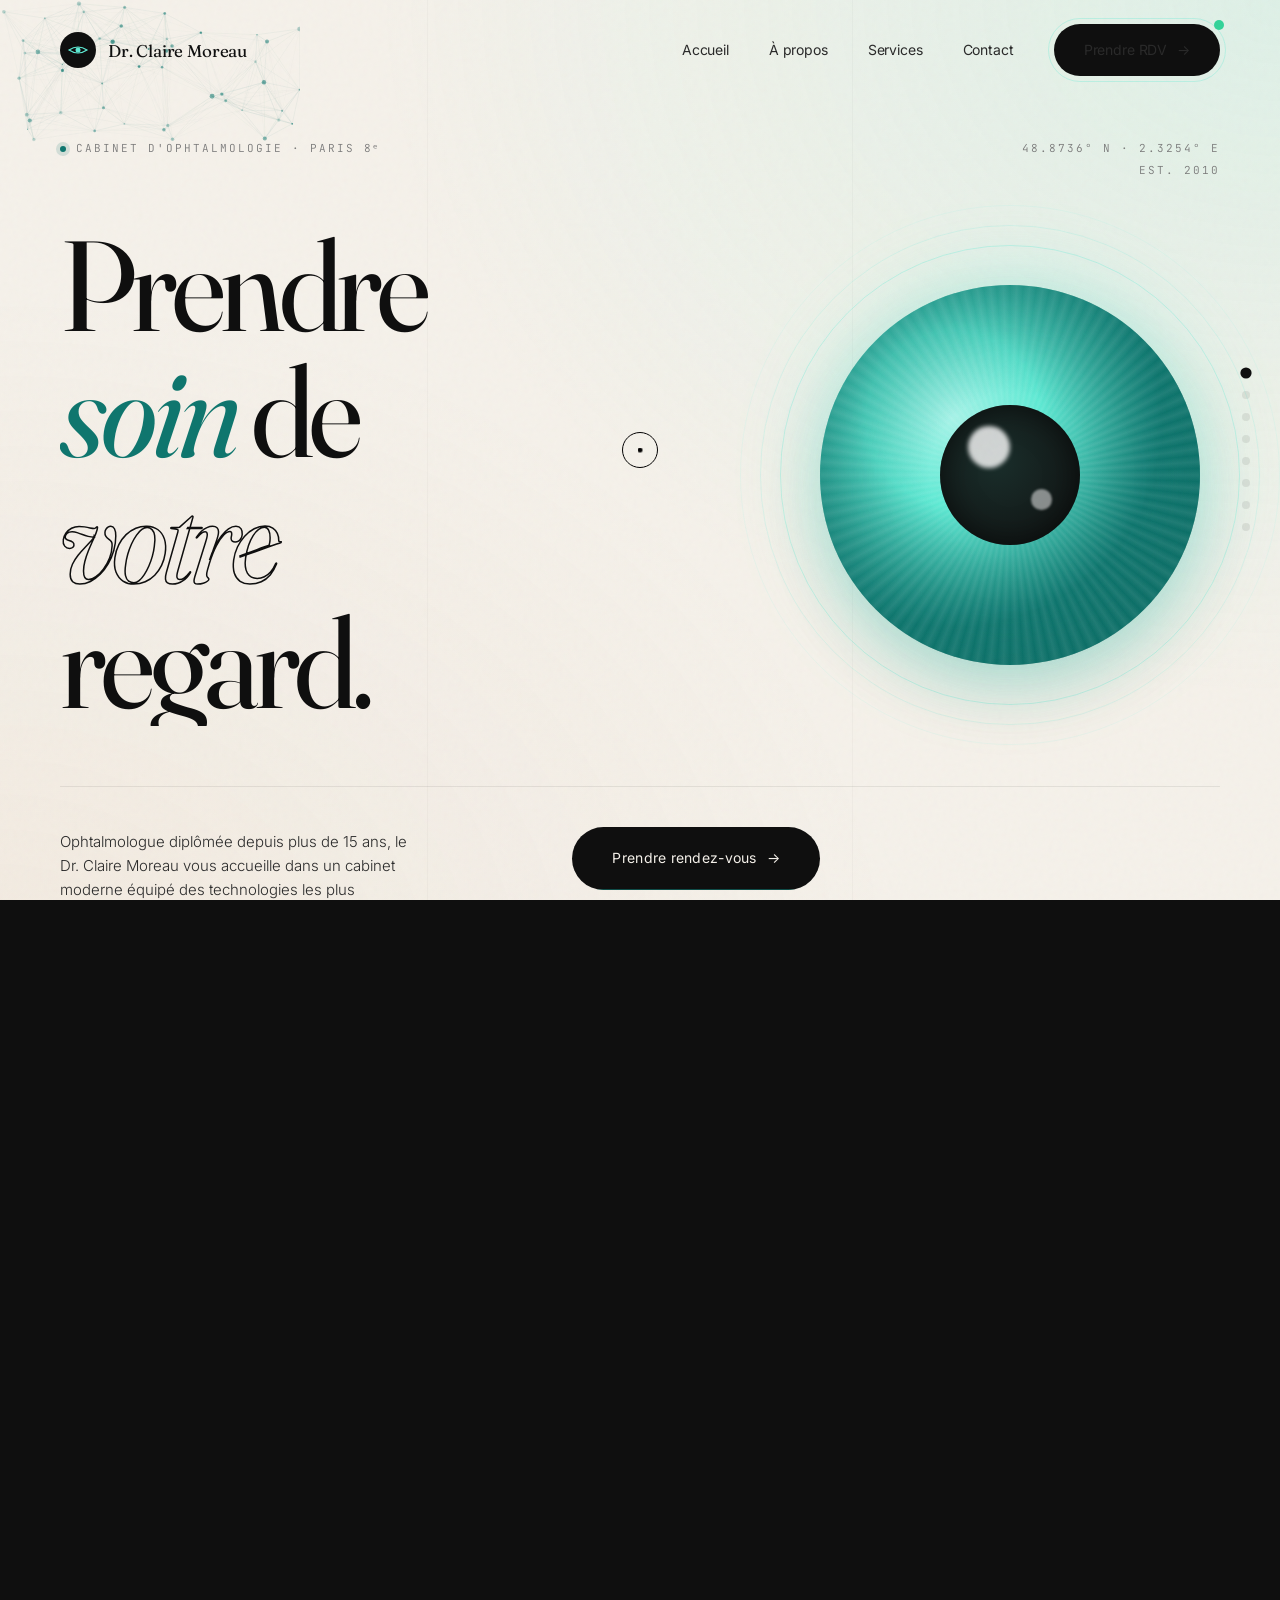
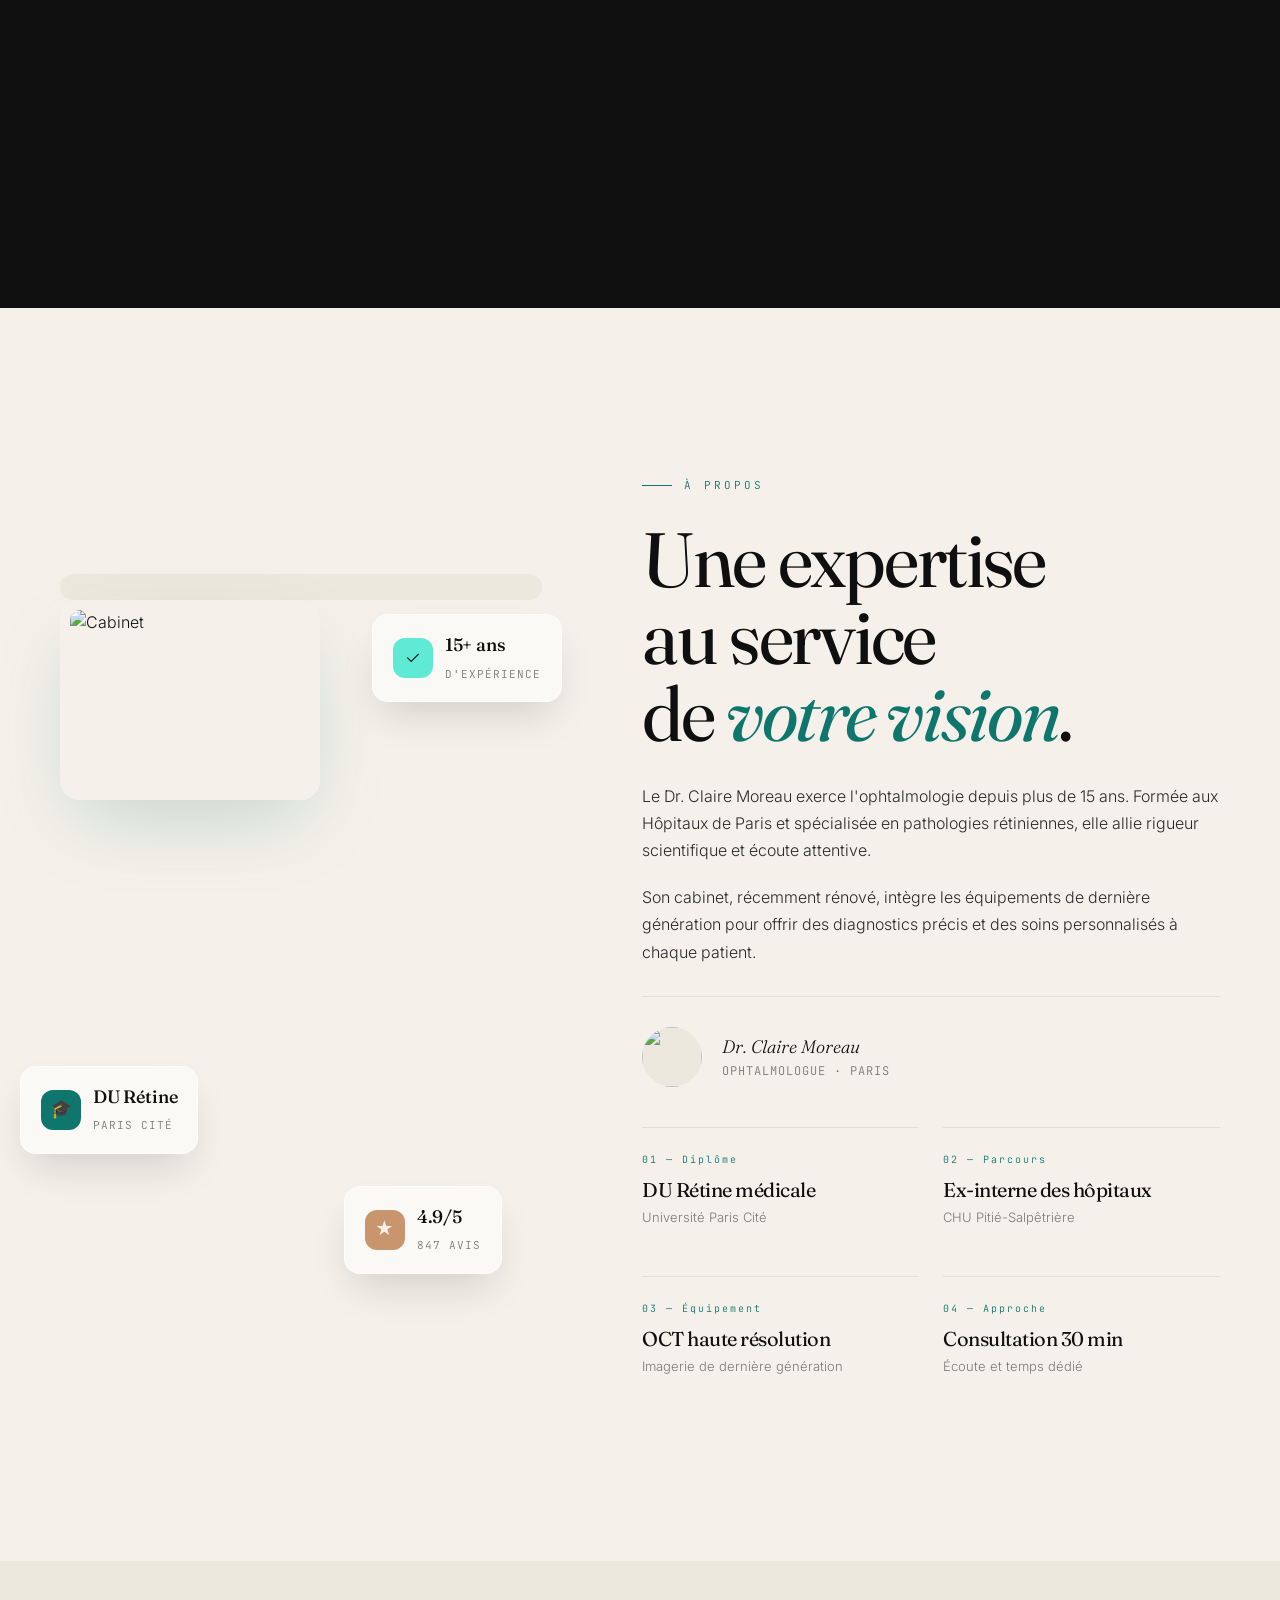
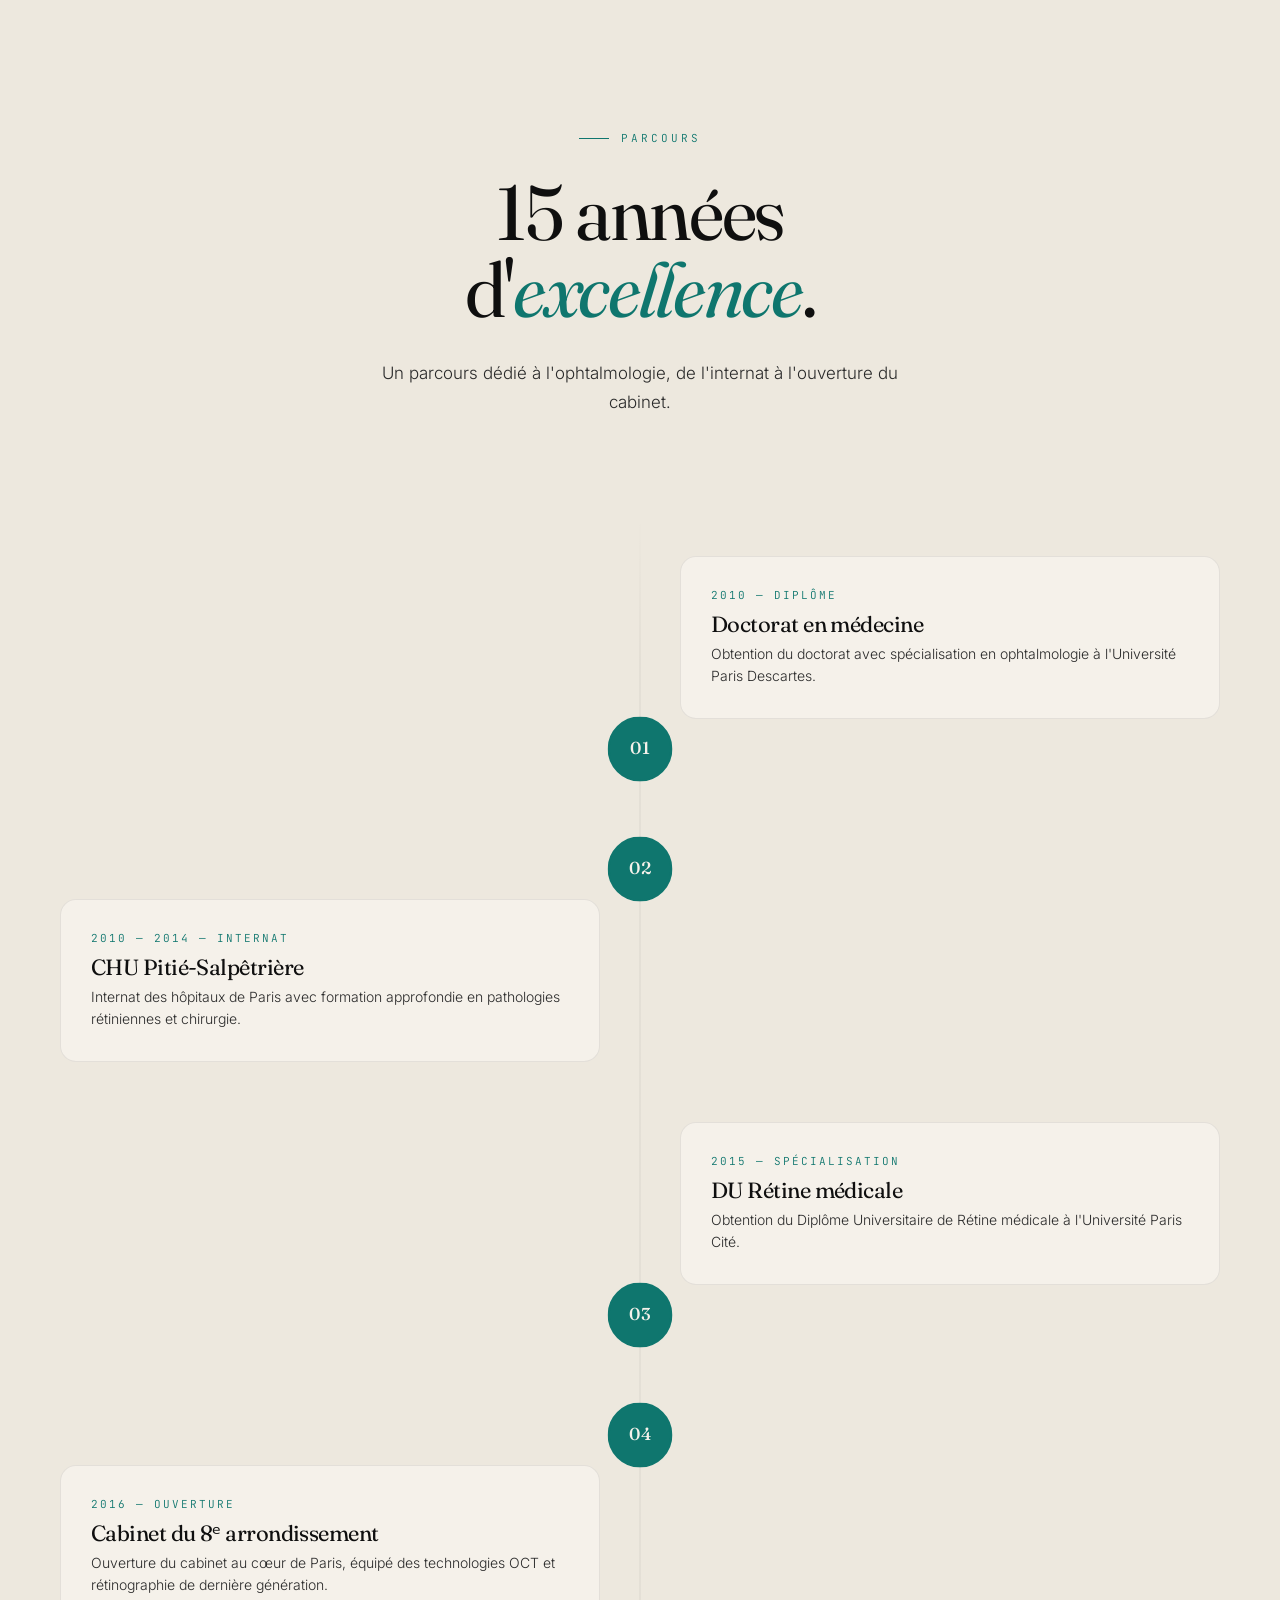
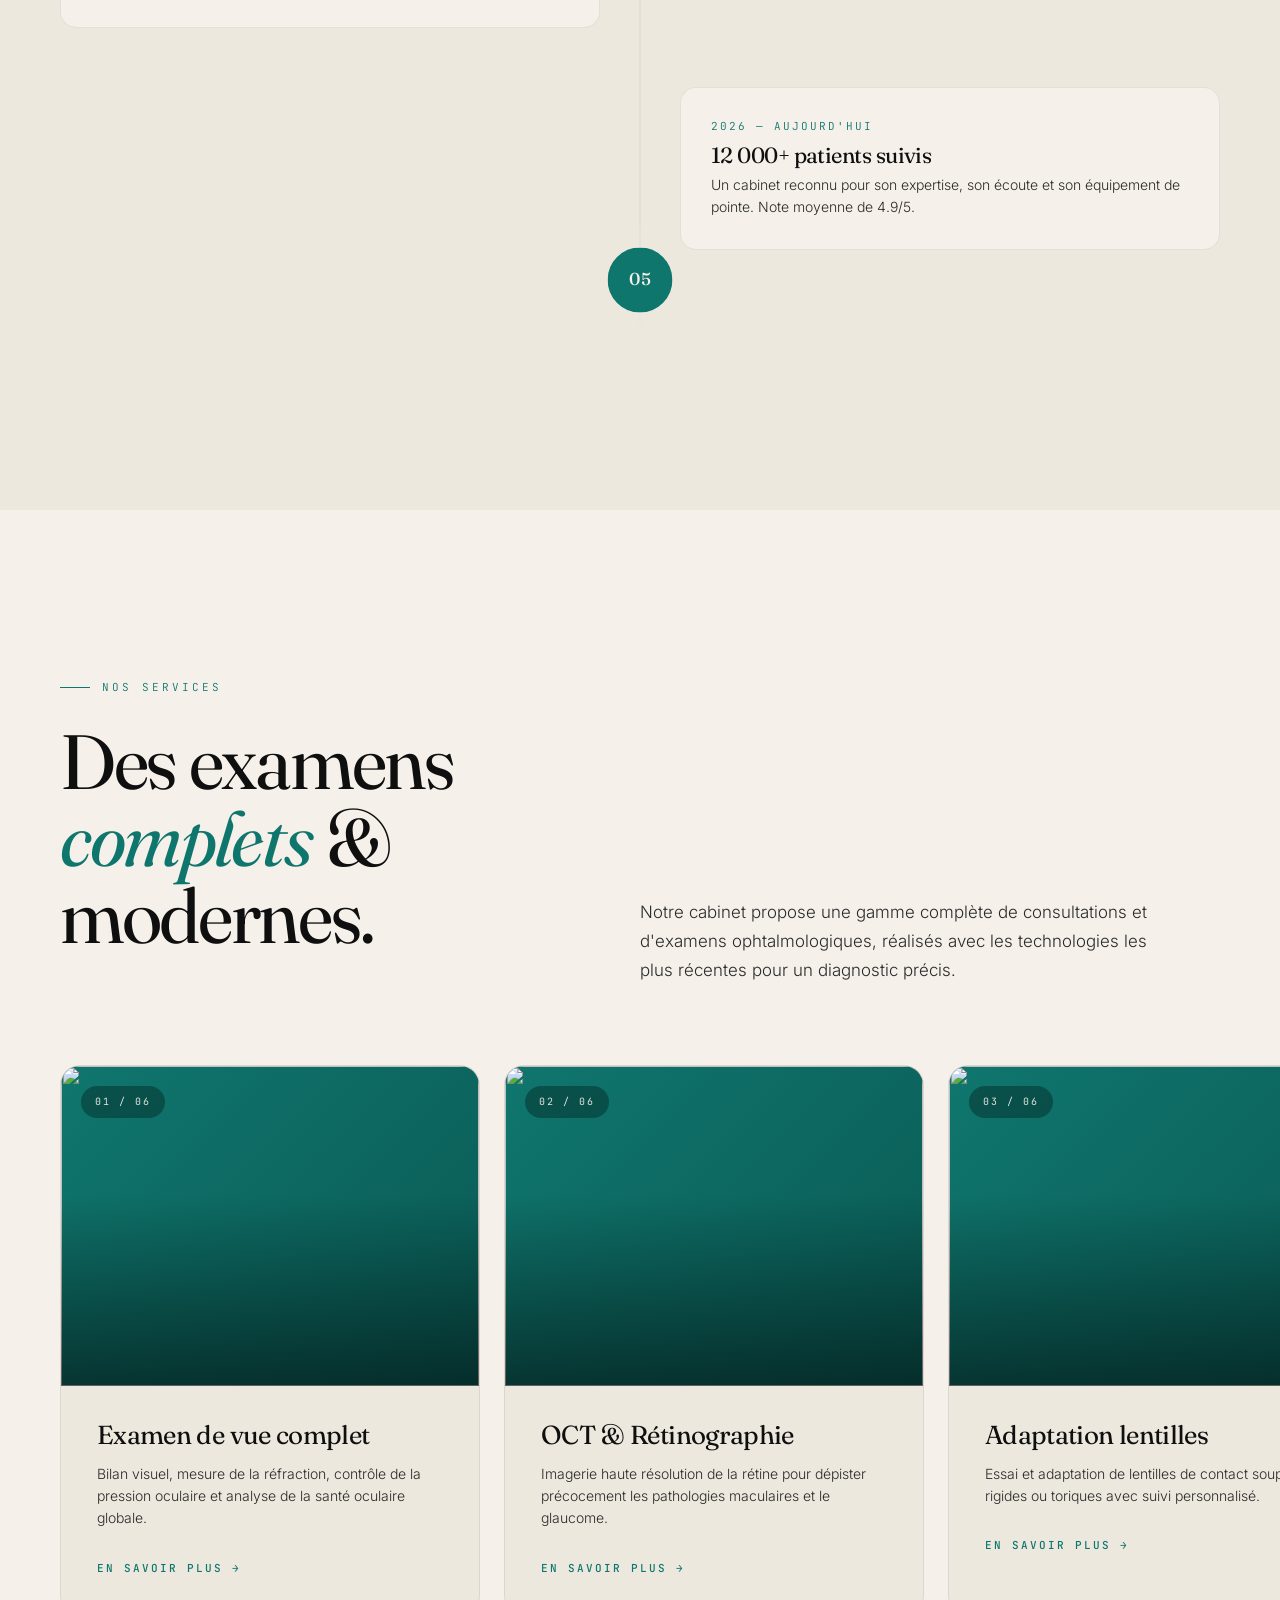
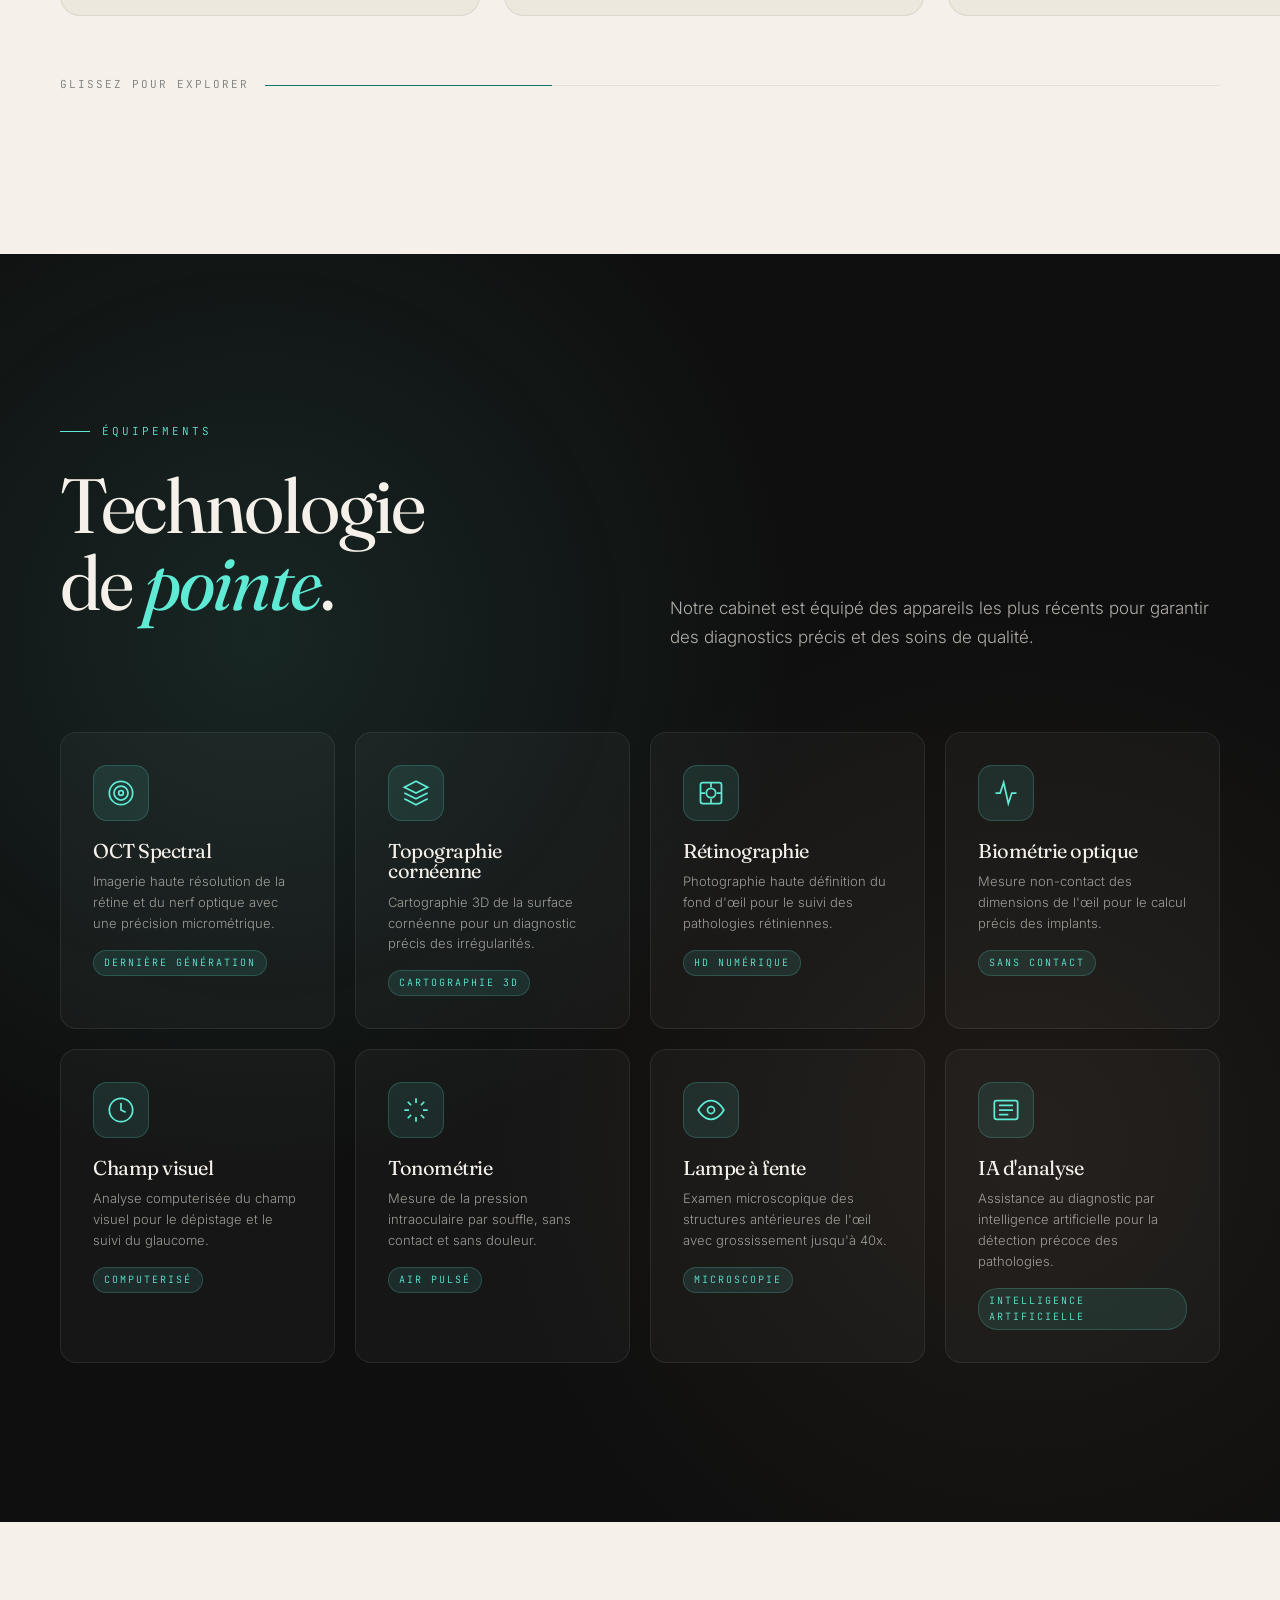
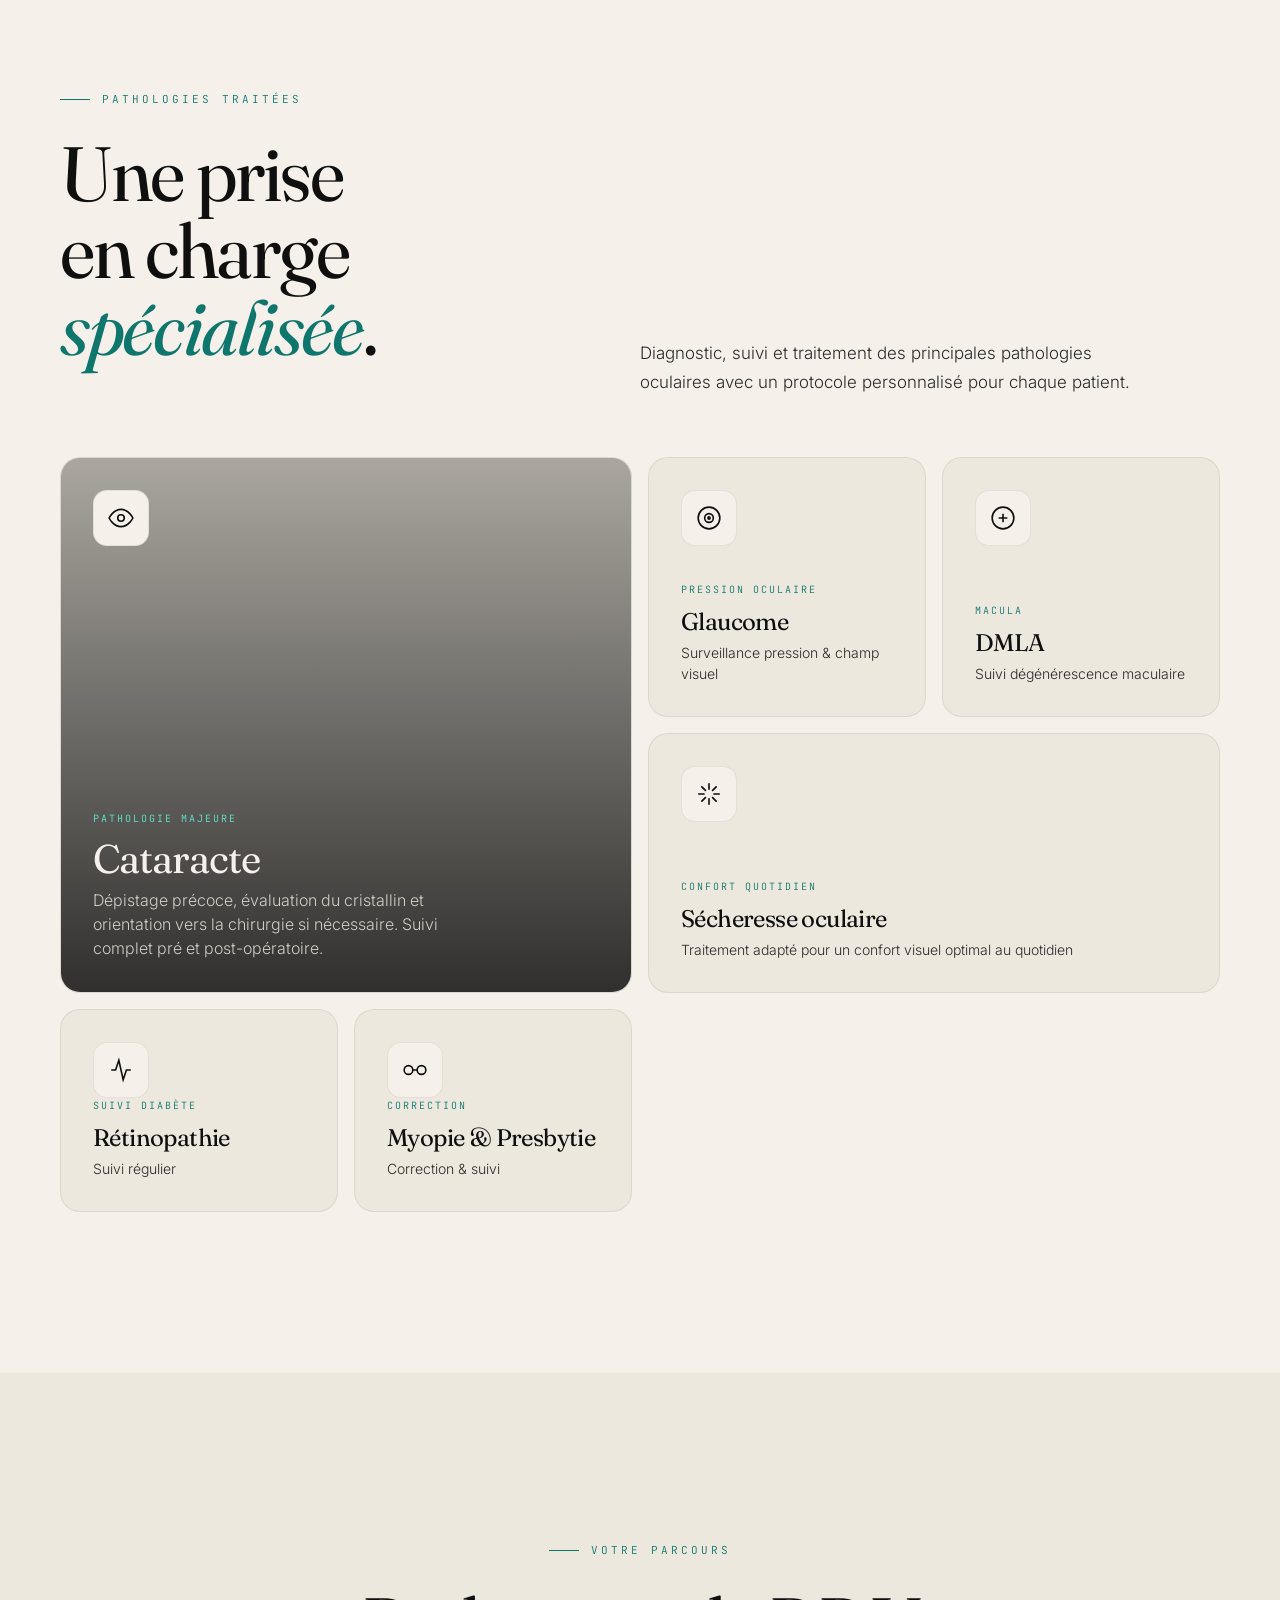
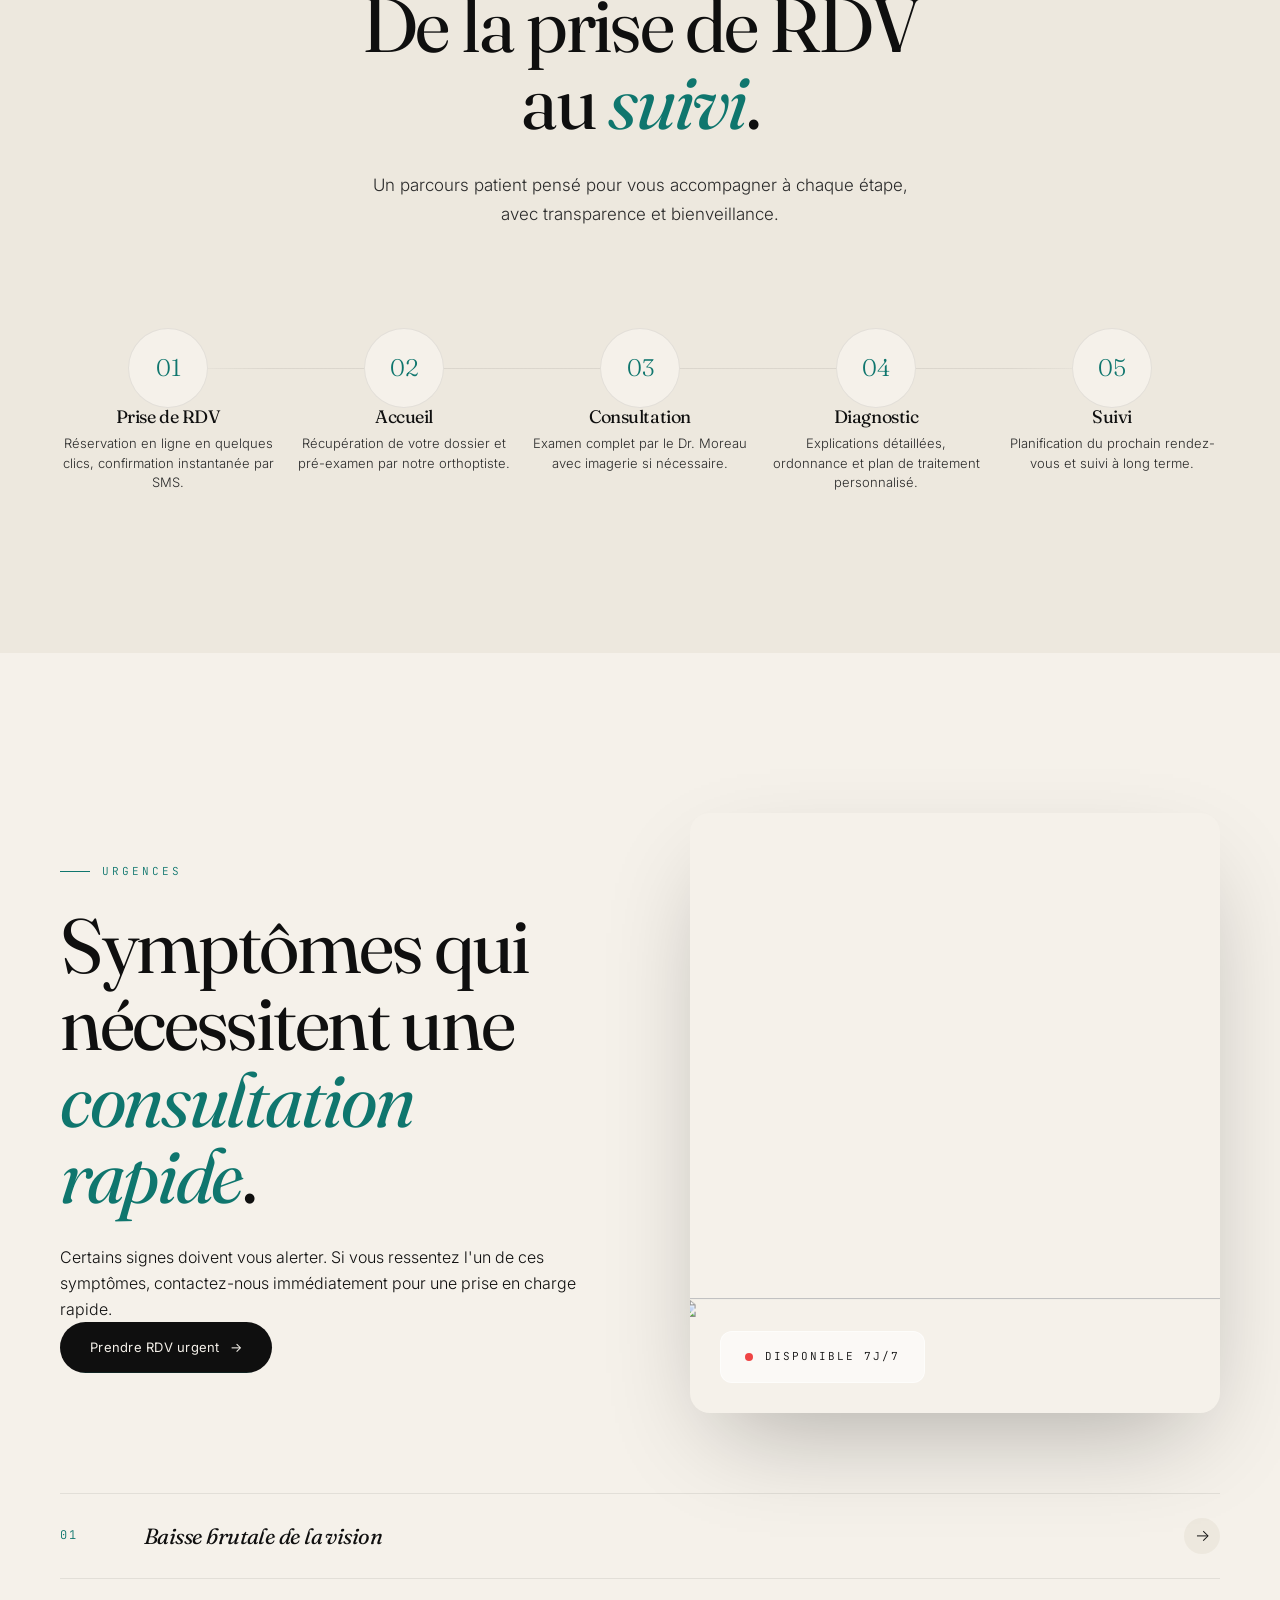
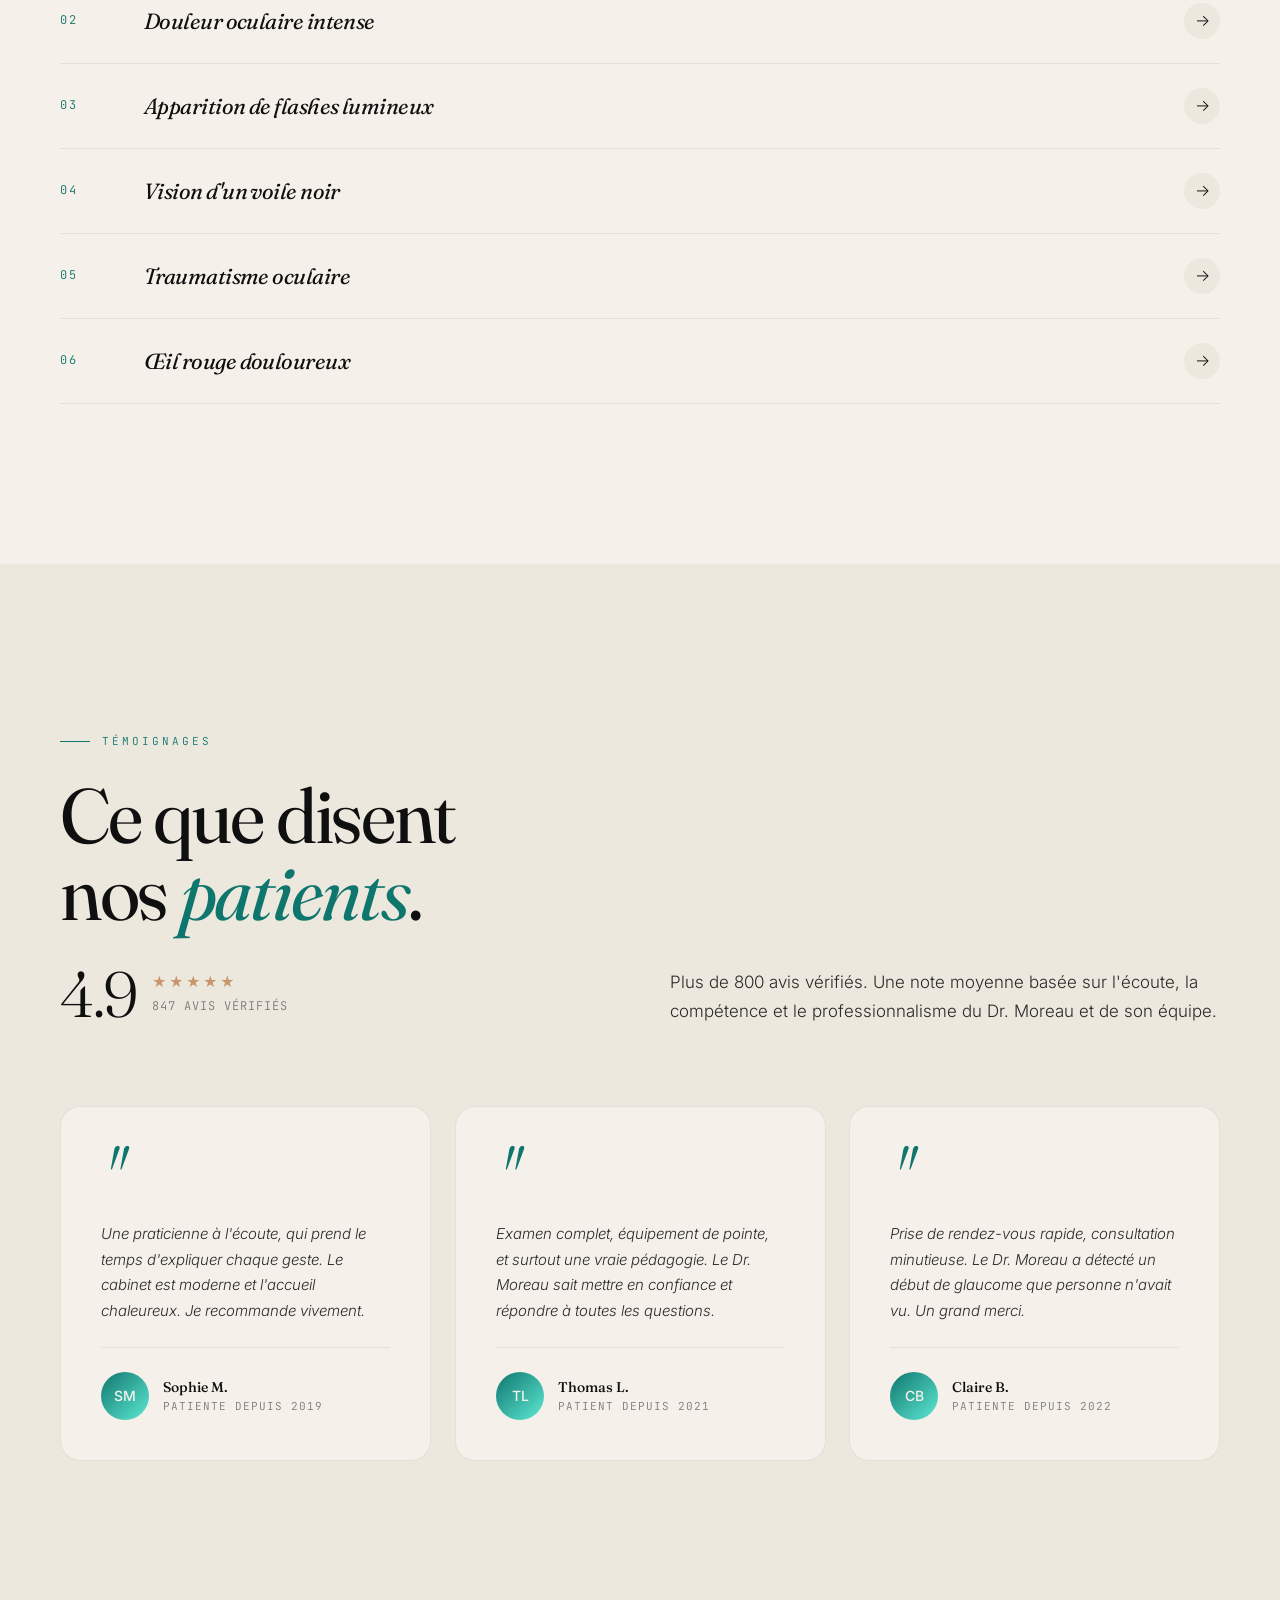
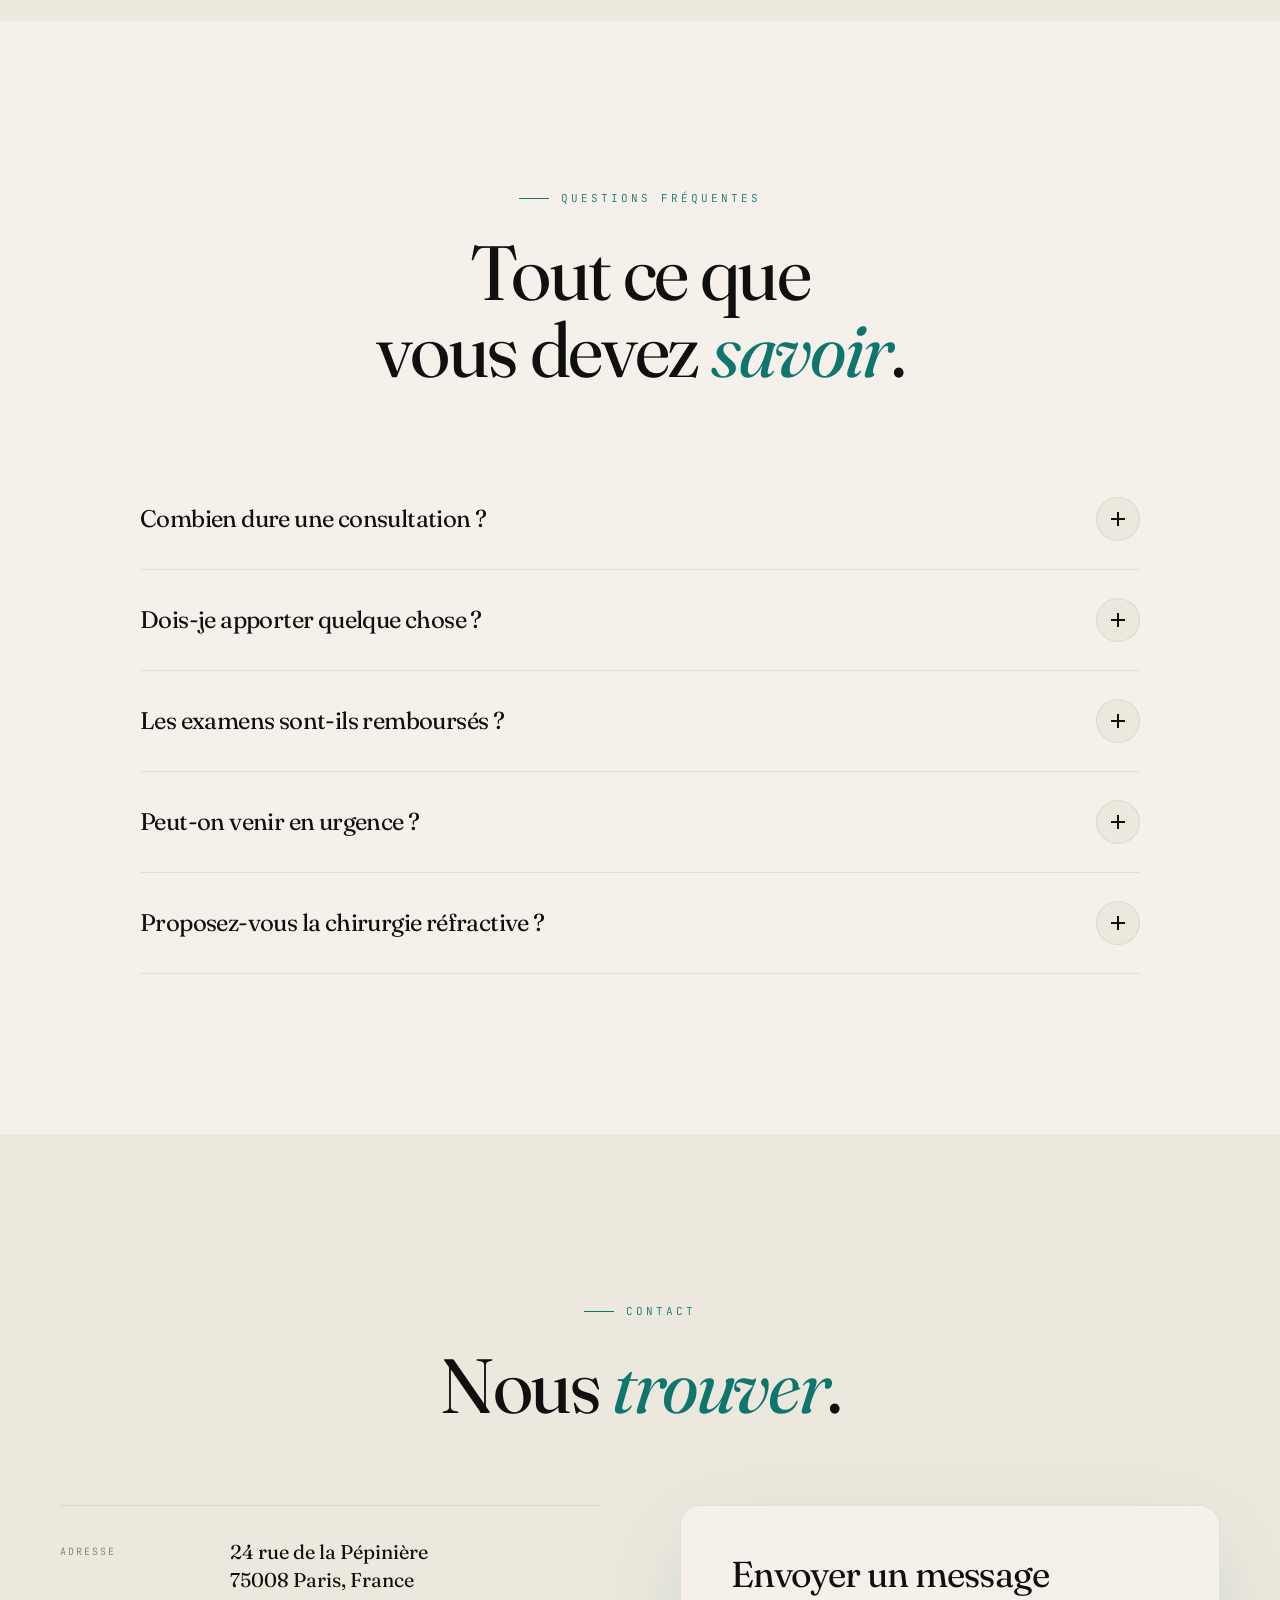
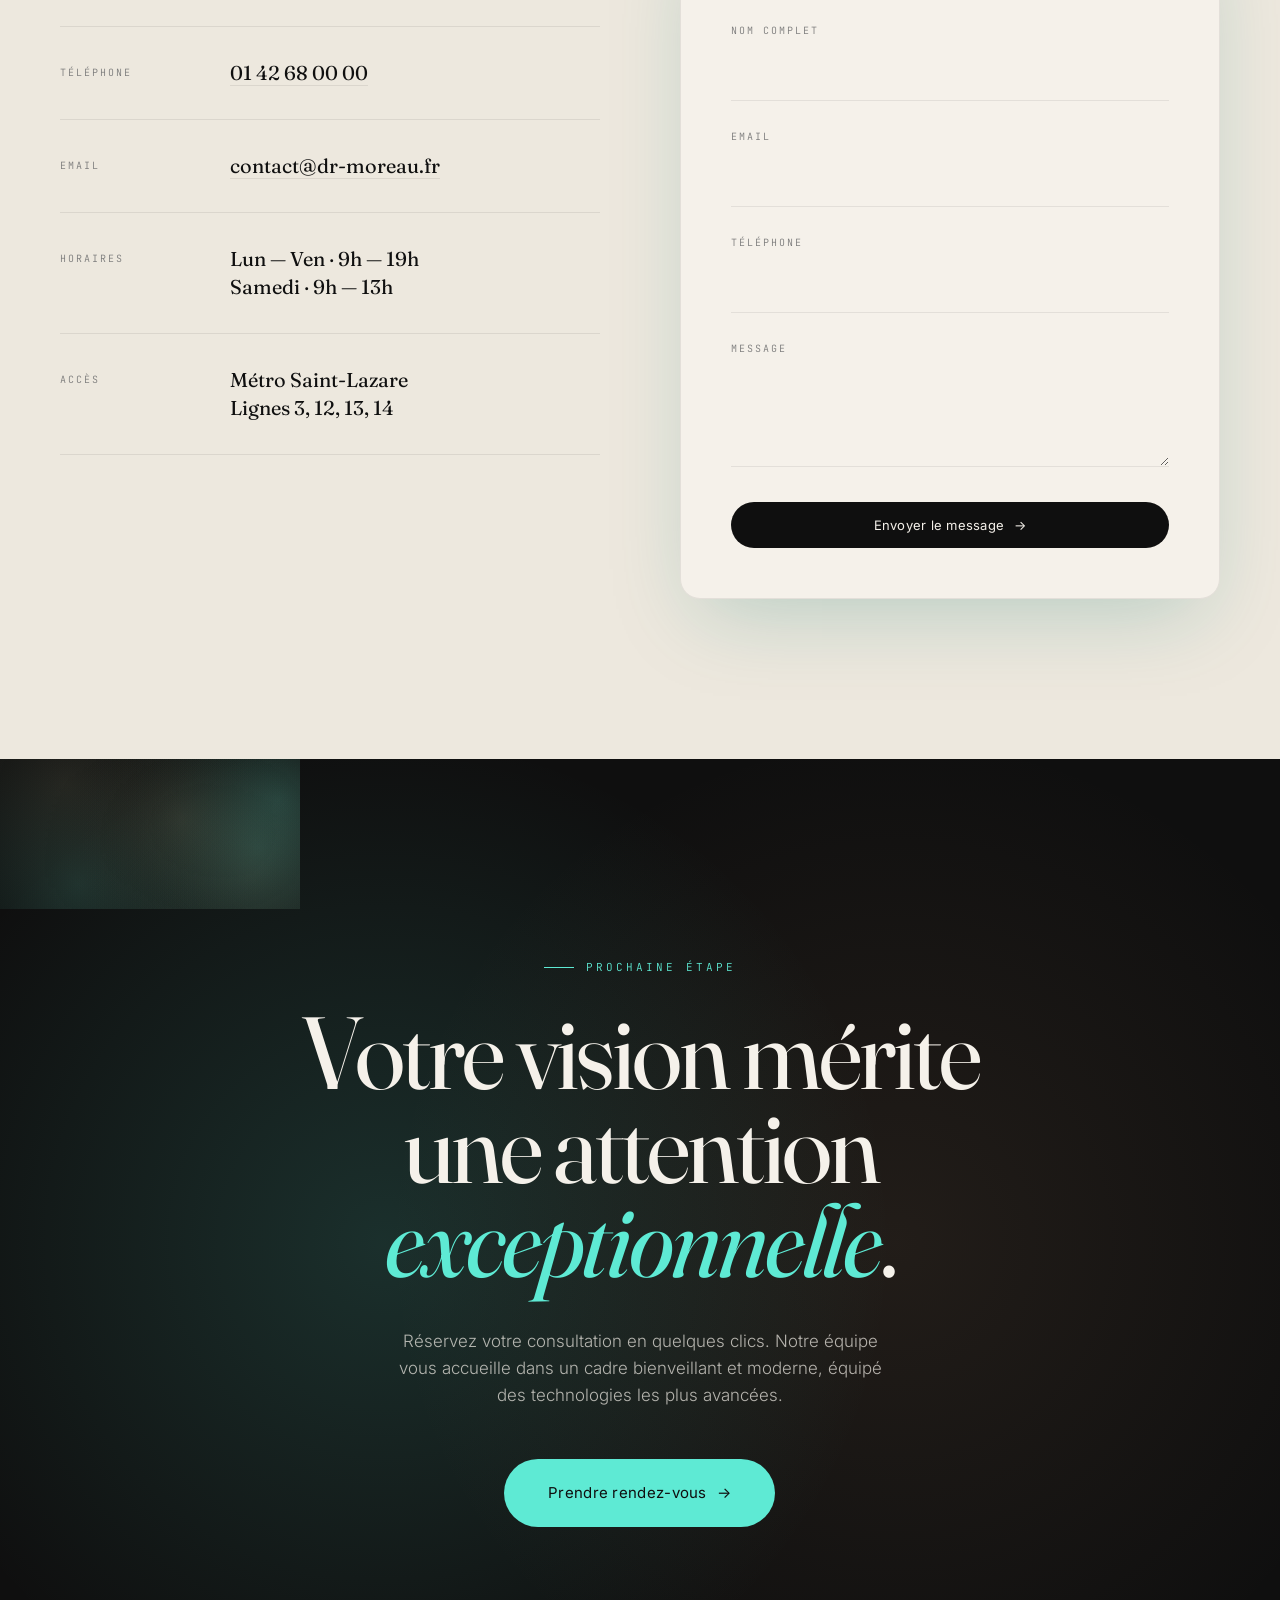
==== commit c0bf8dcd: "fix(pathologies): make bottom bento cards fill row" ====
--- a/index.html
+++ b/index.html
@@ -509,13 +509,13 @@
           </div>
           <div><div class="bento-tag">Confort quotidien</div><h3>Sécheresse oculaire</h3><p>Traitement adapté pour un confort visuel optimal au quotidien</p></div>
         </div>
-        <div class="bento-item">
+        <div class="bento-item bottom-wide">
           <div class="bento-ic">
             <svg viewBox="0 0 24 24"><path d="M3 12h4l3-9 4 18 3-9h4"/></svg>
           </div>
           <div><div class="bento-tag">Suivi diabète</div><h3>Rétinopathie</h3><p>Suivi régulier</p></div>
         </div>
-        <div class="bento-item">
+        <div class="bento-item bottom-wide">
           <div class="bento-ic">
             <svg viewBox="0 0 24 24"><circle cx="6" cy="12" r="4"/><circle cx="18" cy="12" r="4"/><path d="M10 12h4"/></svg>
           </div>
--- a/css/motion.css
+++ b/css/motion.css
@@ -19,14 +19,17 @@
 a,button,.slot,.cal-day,.motif,.faq-item{cursor:none}
 
 /* ---------- LOADER / PAGE TRANSITION ---------- */
-.loader-iris svg{animation:loaderRevealSpin 3.6s linear 1}
+.loader{transition:opacity 560ms var(--ease-exit),visibility 560ms var(--ease-exit)}
+.loader-bar::after{animation-duration:900ms}
+.page-transition.active{animation-duration:560ms}
+.loader-iris svg{animation:loaderRevealSpin 1.2s linear 1}
 .loader-pupil{animation:loaderPupil 1.4s var(--ease-smooth) infinite}
-.loader-bar::after{animation:loaderFill 1.9s var(--ease-exit) forwards}
+.loader-bar::after{animation:loaderFill 1.1s var(--ease-exit) forwards}
 @keyframes loaderRevealSpin{from{transform:rotate(-70deg) scale(.82);opacity:0}to{transform:rotate(290deg) scale(1);opacity:1}}
 @keyframes loaderPupil{0%,100%{transform:scale(1)}50%{transform:scale(.72)}}
 
-.page-transition{will-change:transform}
-.page-transition.active{animation:pageSlide 850ms var(--ease-exit) forwards}
+.page-transition{will-change:transform;pointer-events:none}
+.page-transition.active{animation:pageSlide 560ms var(--ease-exit) forwards}
 
 /* ---------- HEADER ---------- */
 .header{will-change:padding,background-color,backdrop-filter}
@@ -218,6 +221,7 @@
 .footer a:hover{transform:translateX(3px)}
 
 /* ---------- BOOKING ---------- */
+.rdv-panel[hidden]{display:none!important}
 .rdv-hero h1{overflow:hidden}
 .steps{position:relative}
 .steps::after{
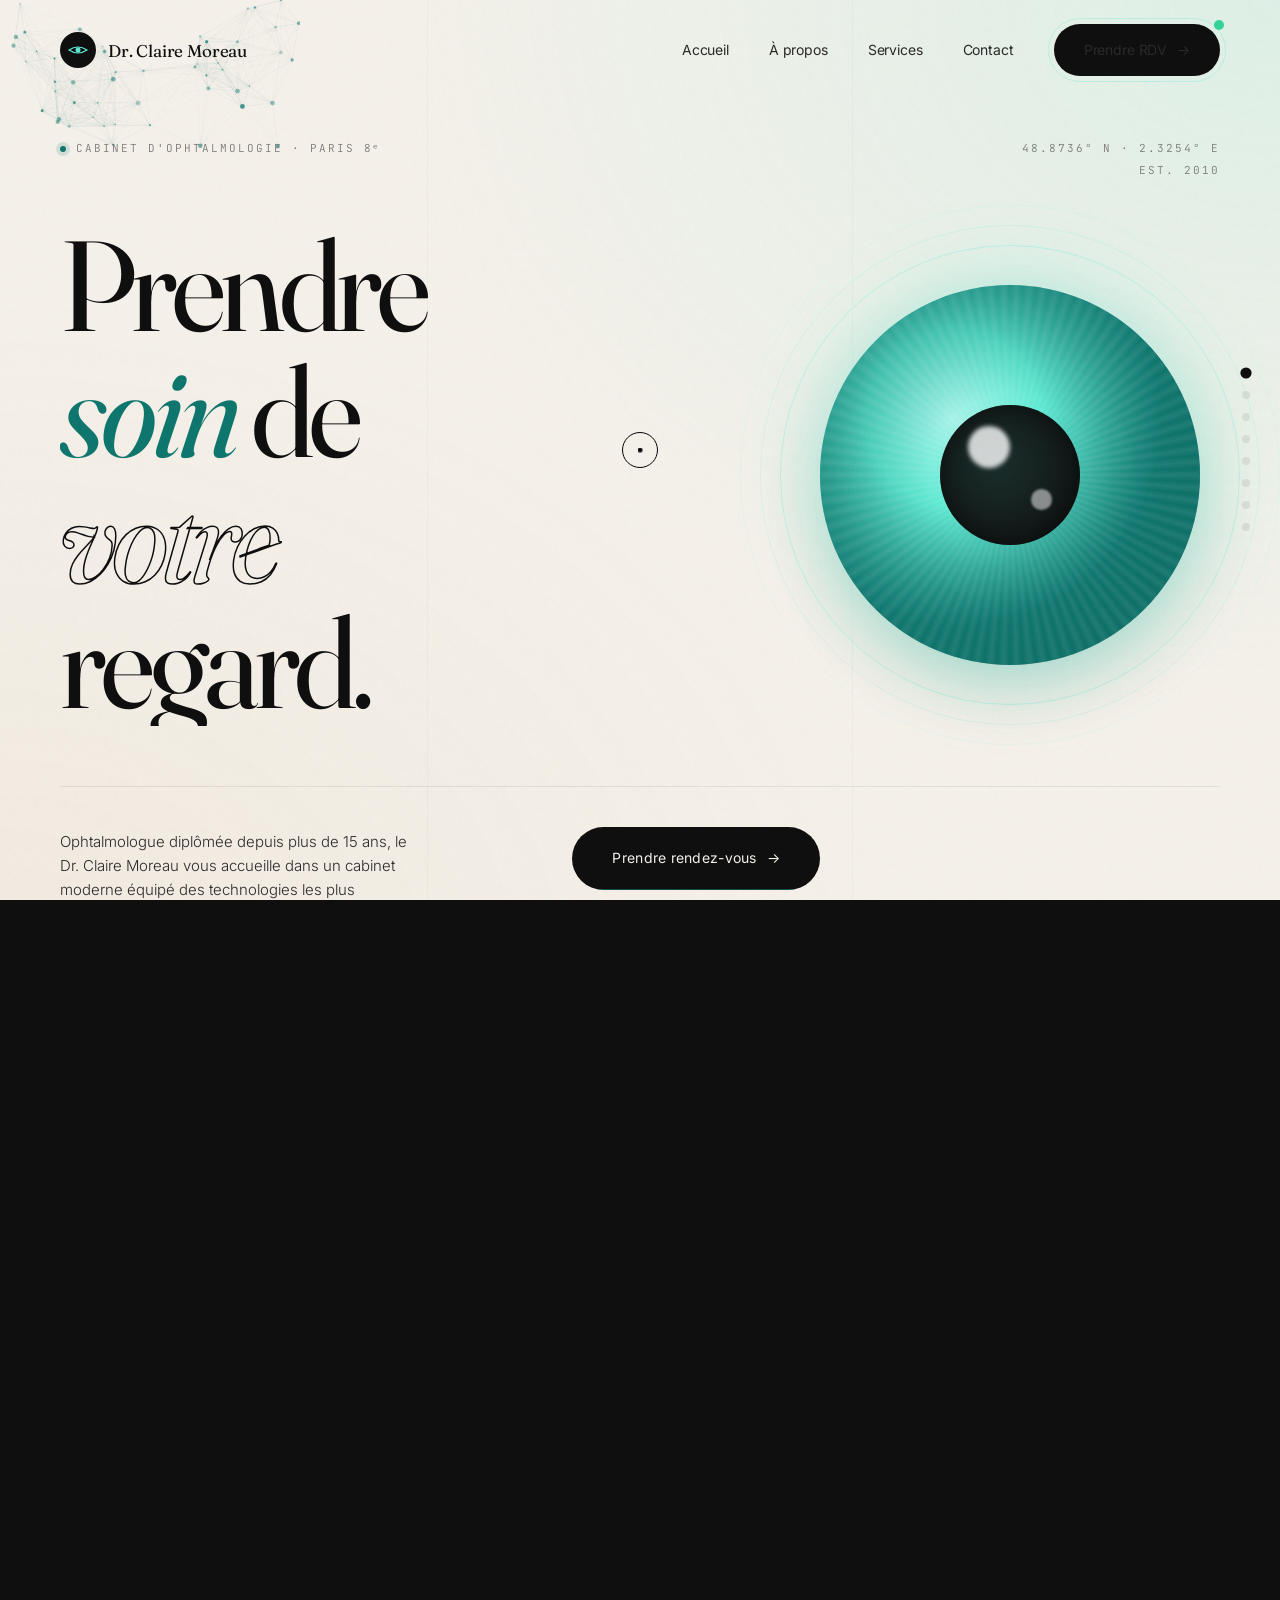
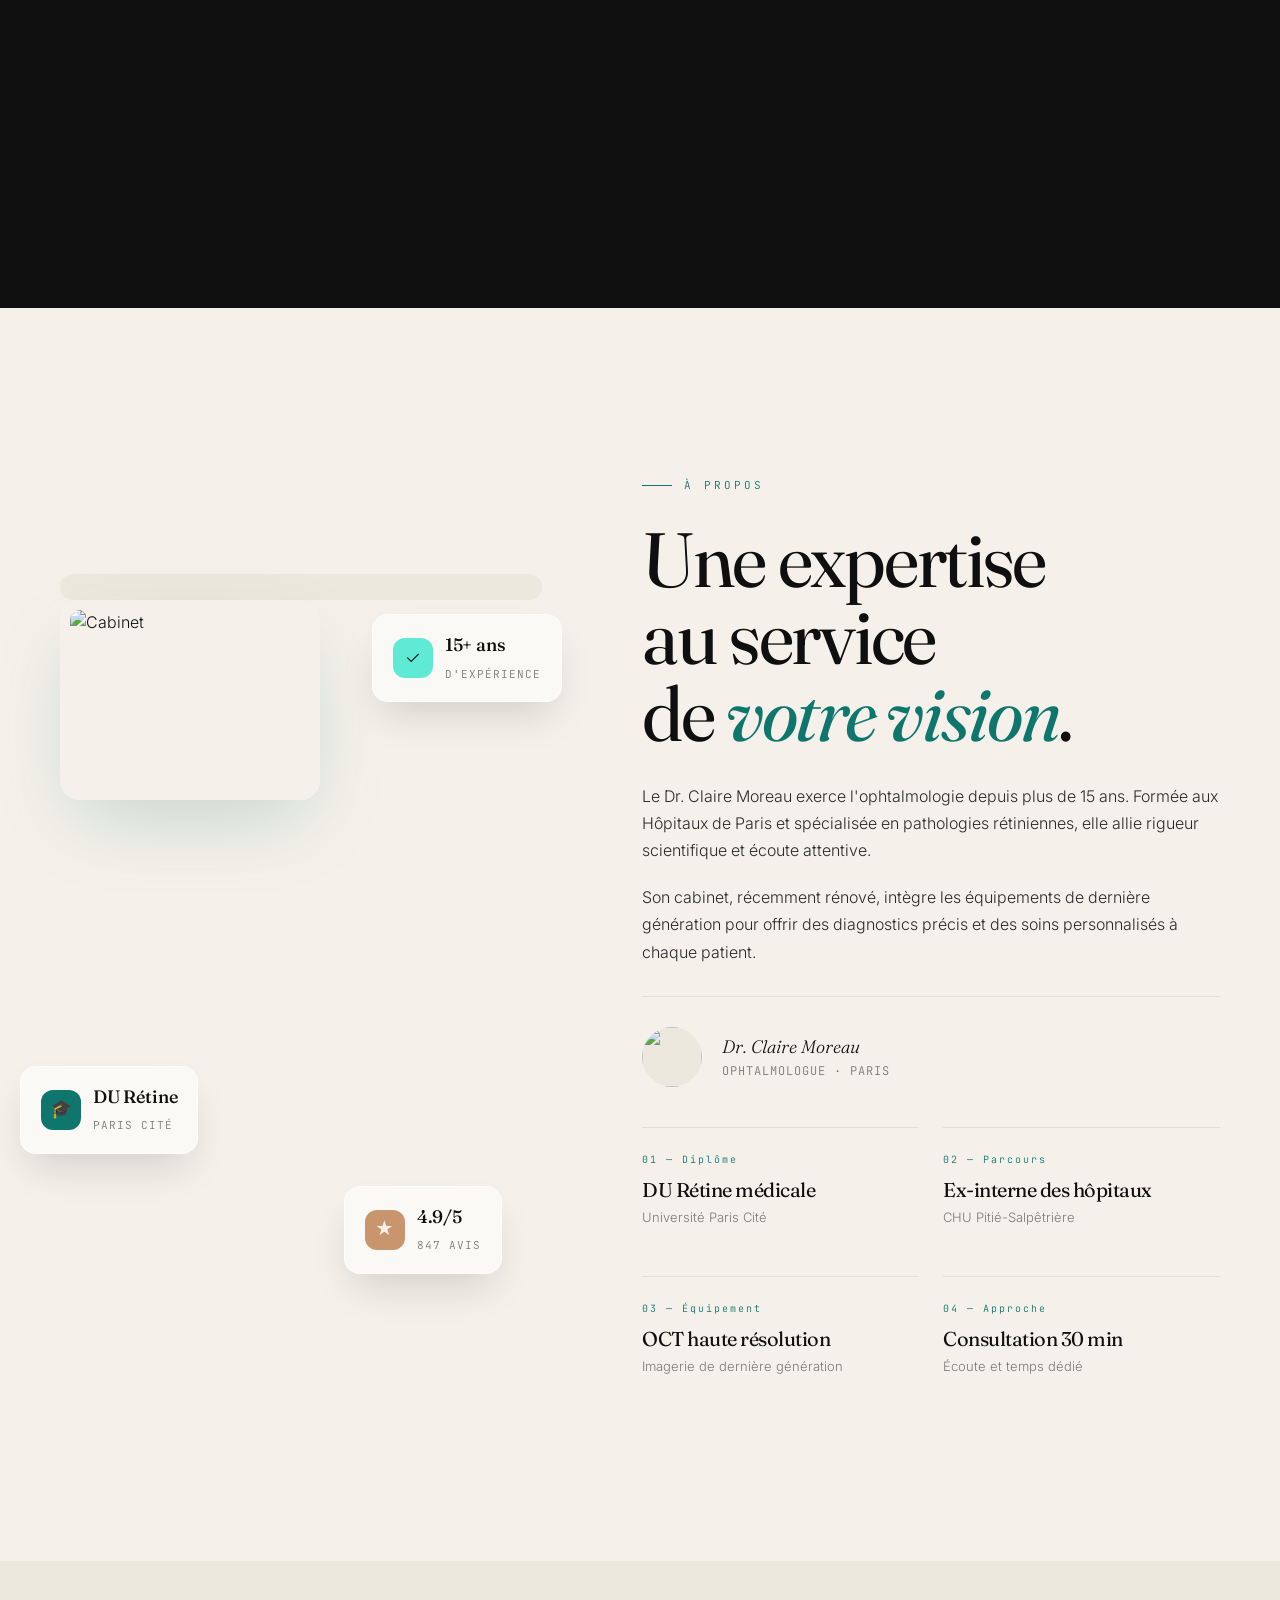
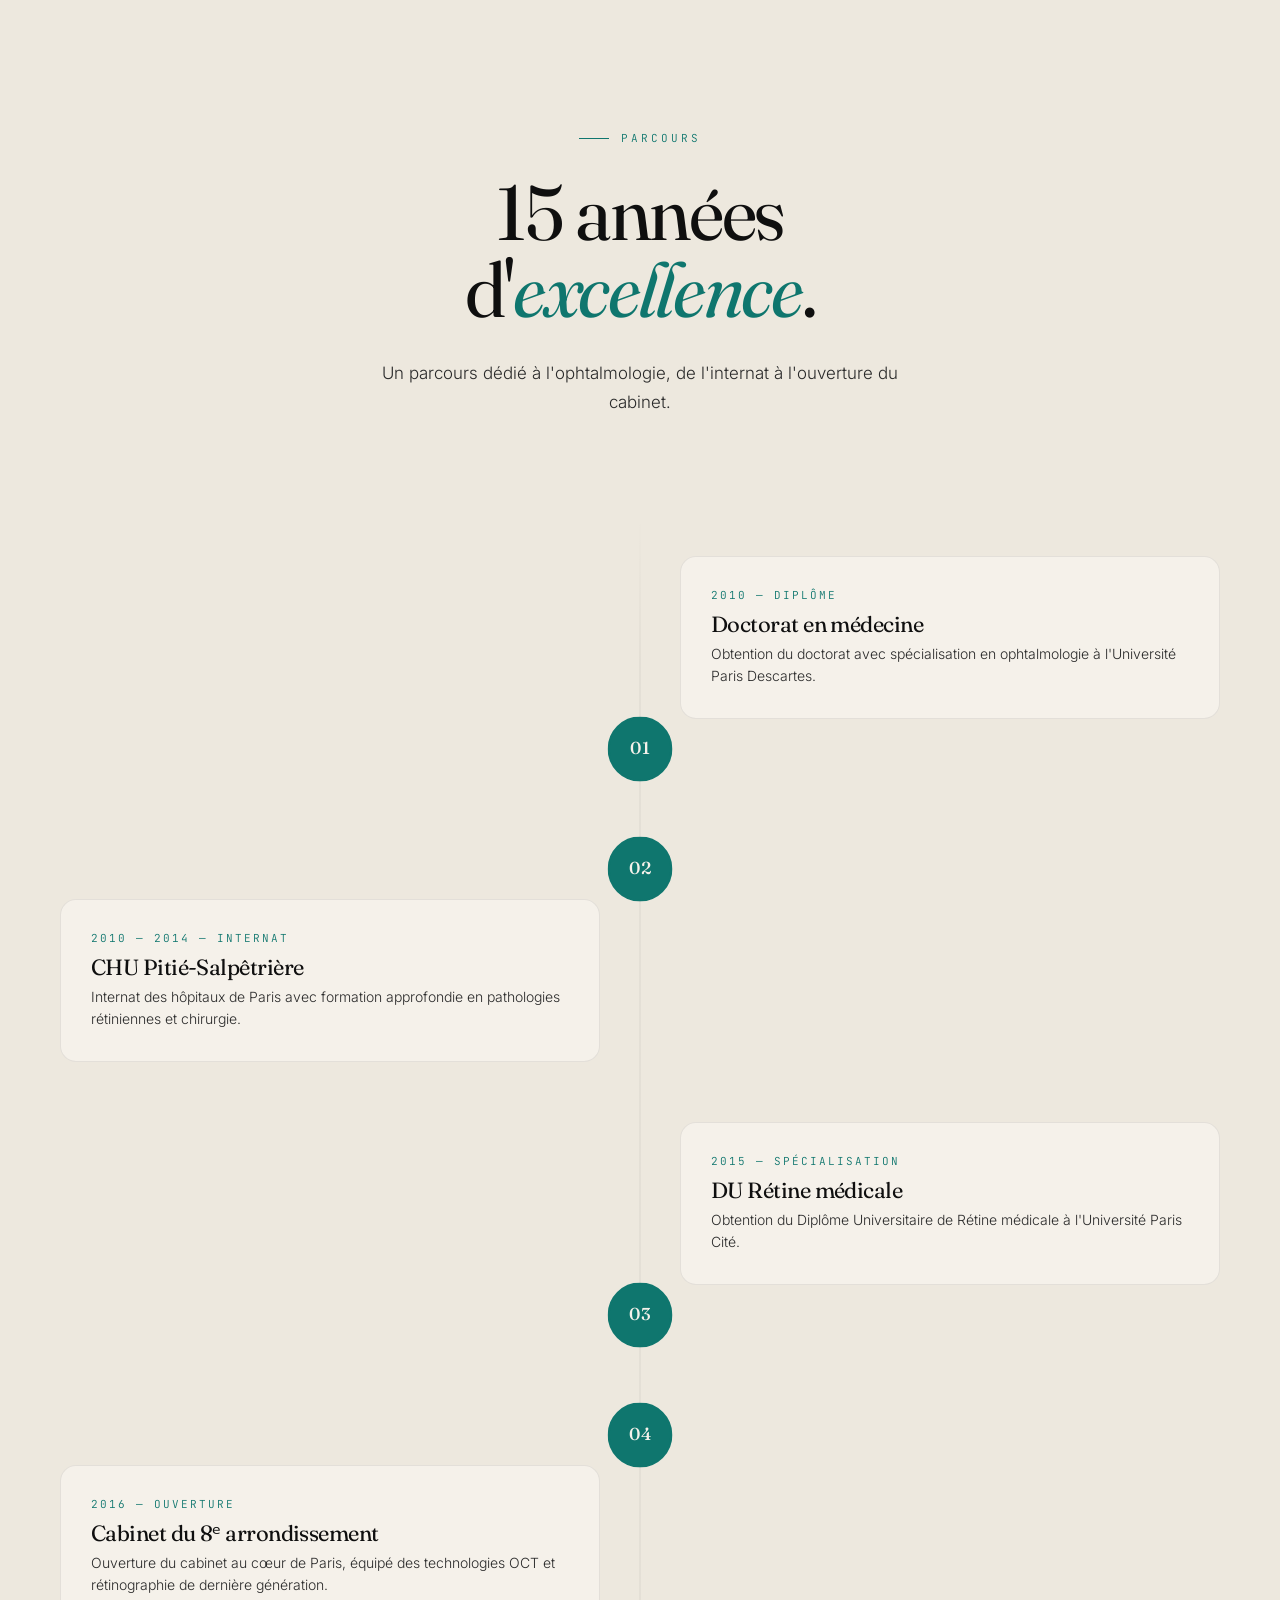
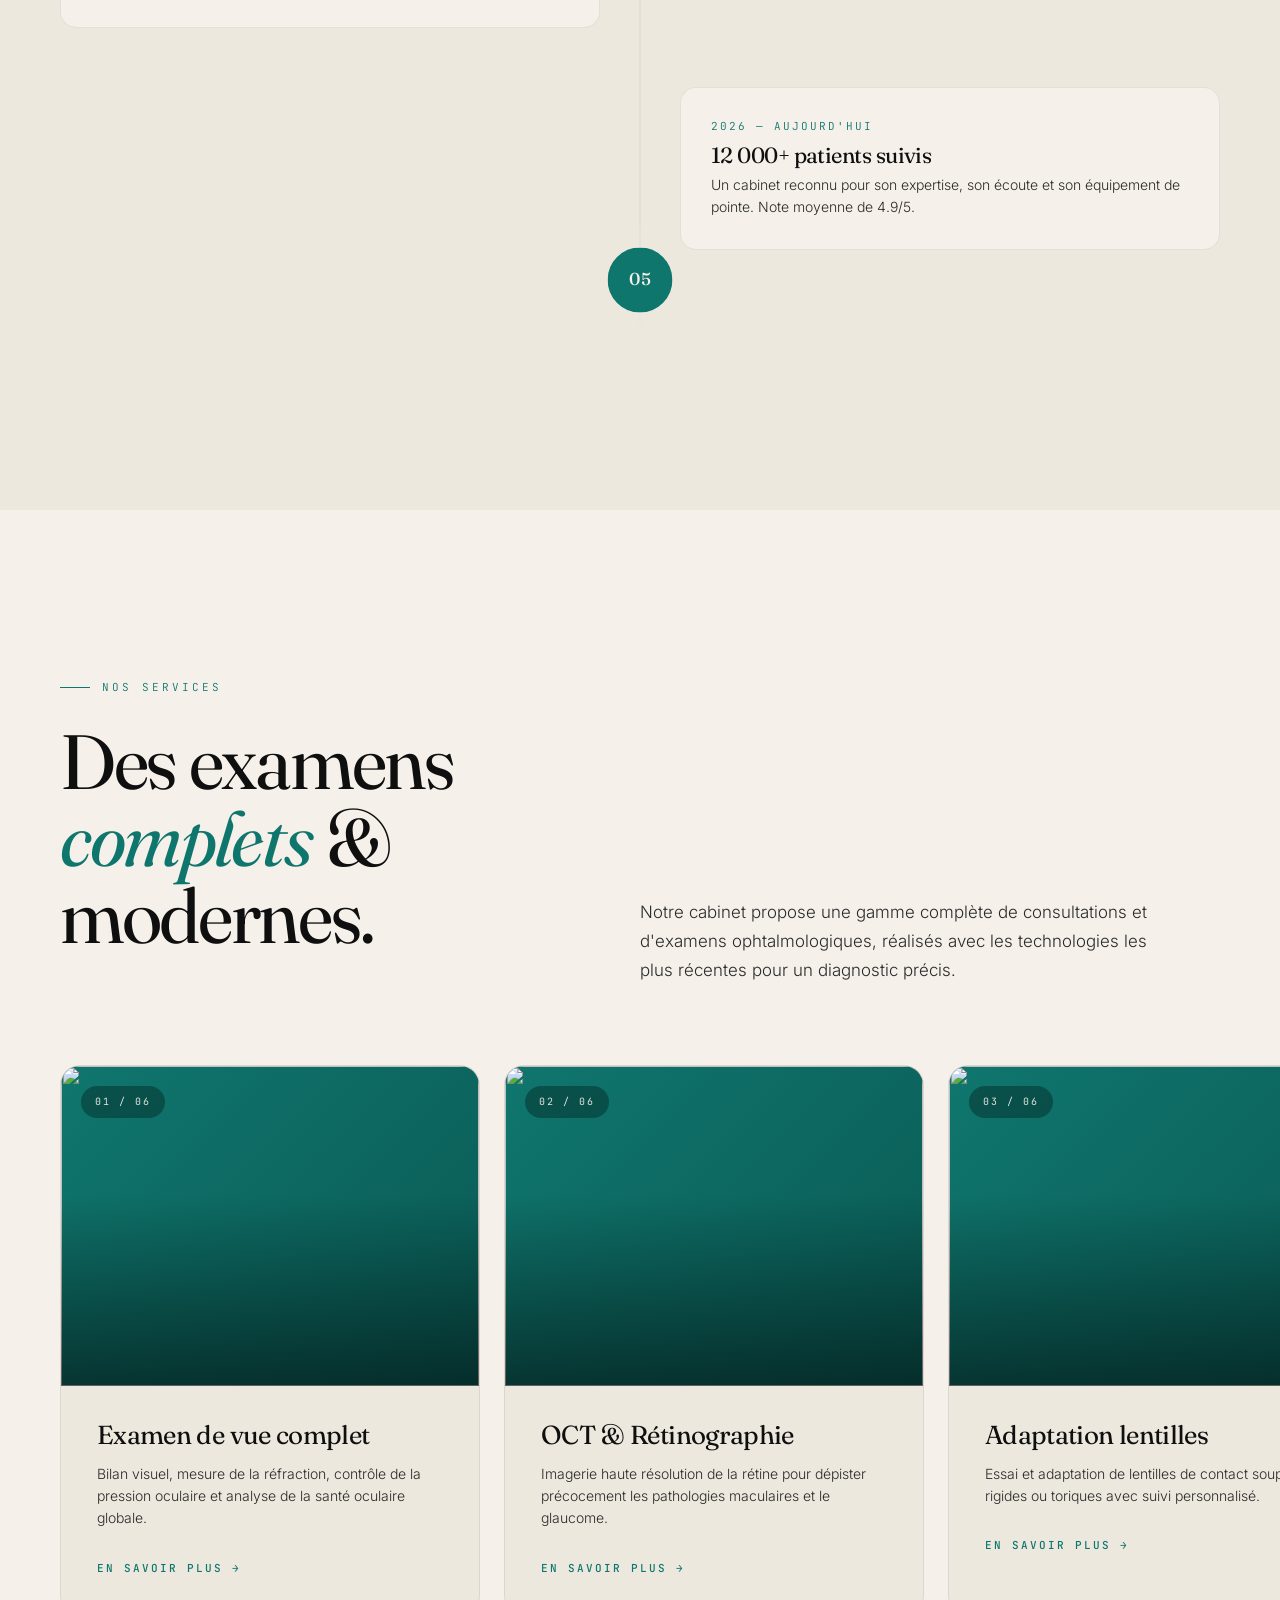
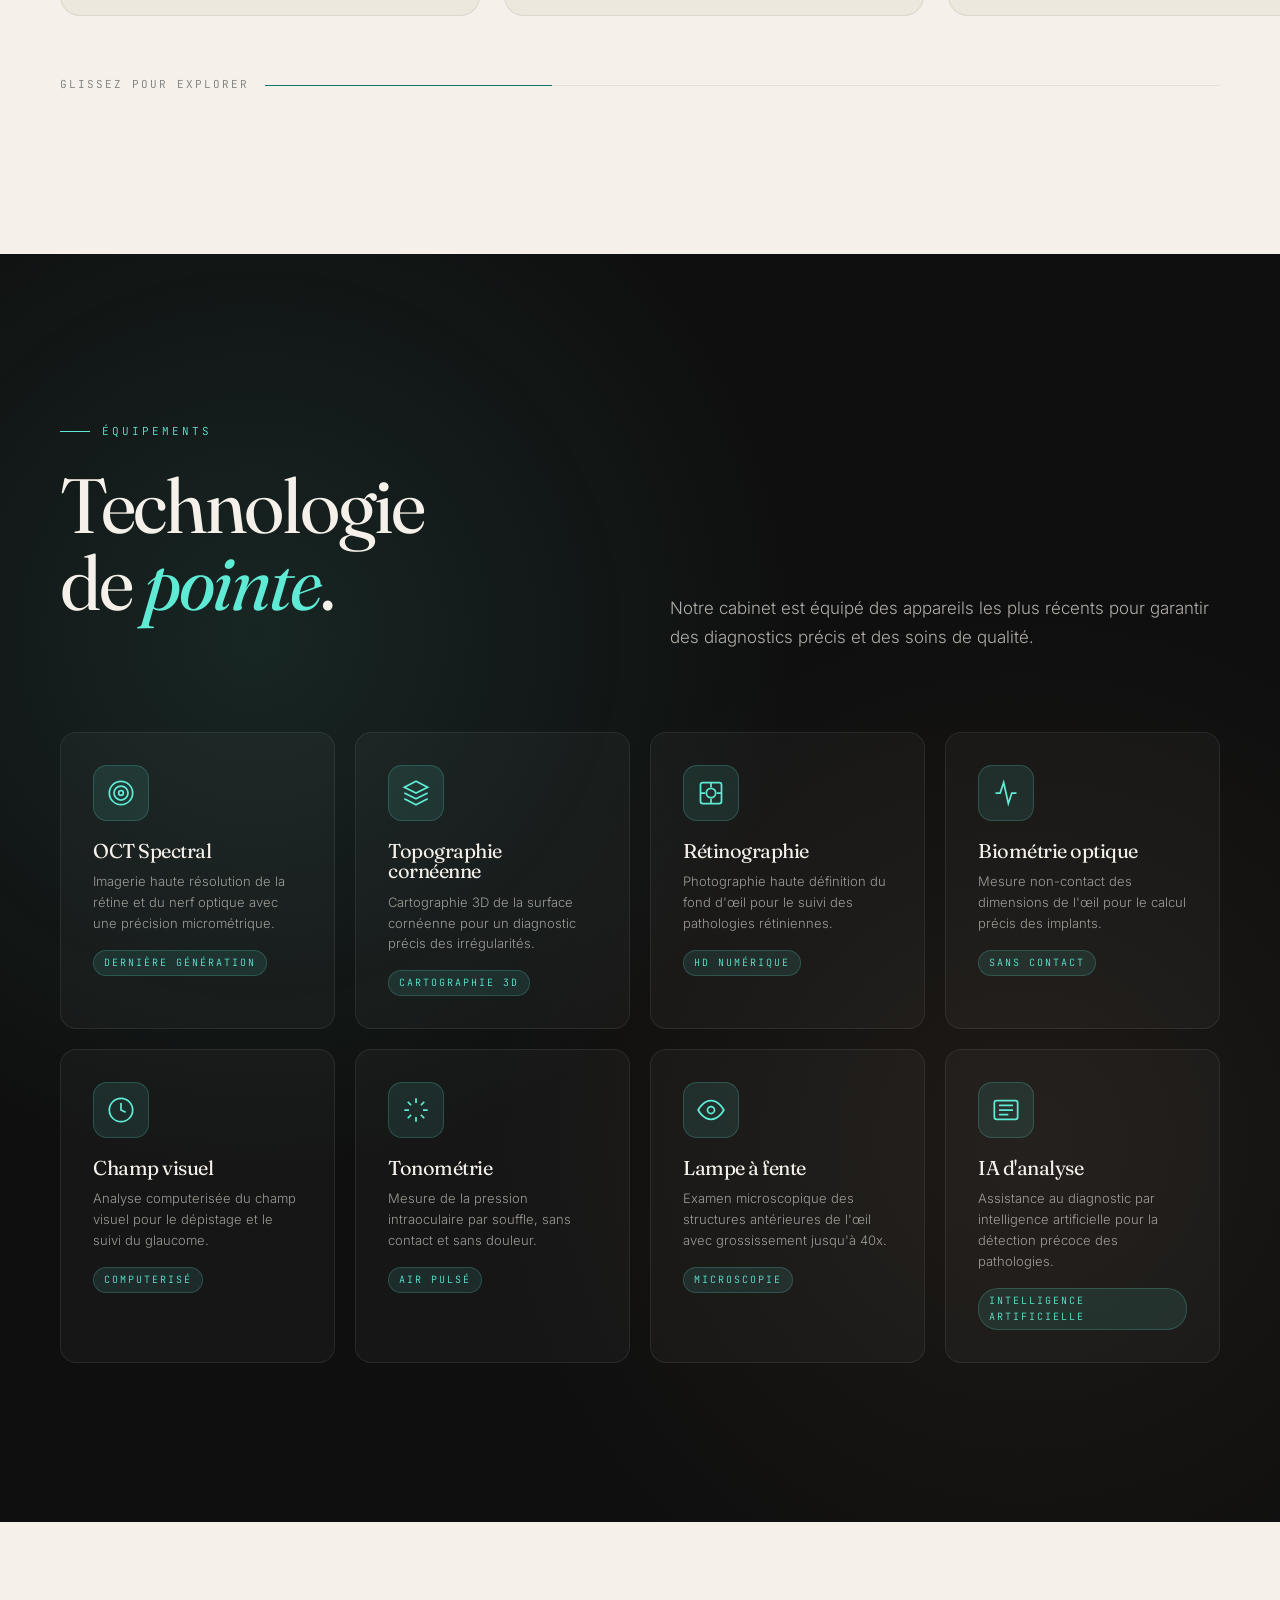
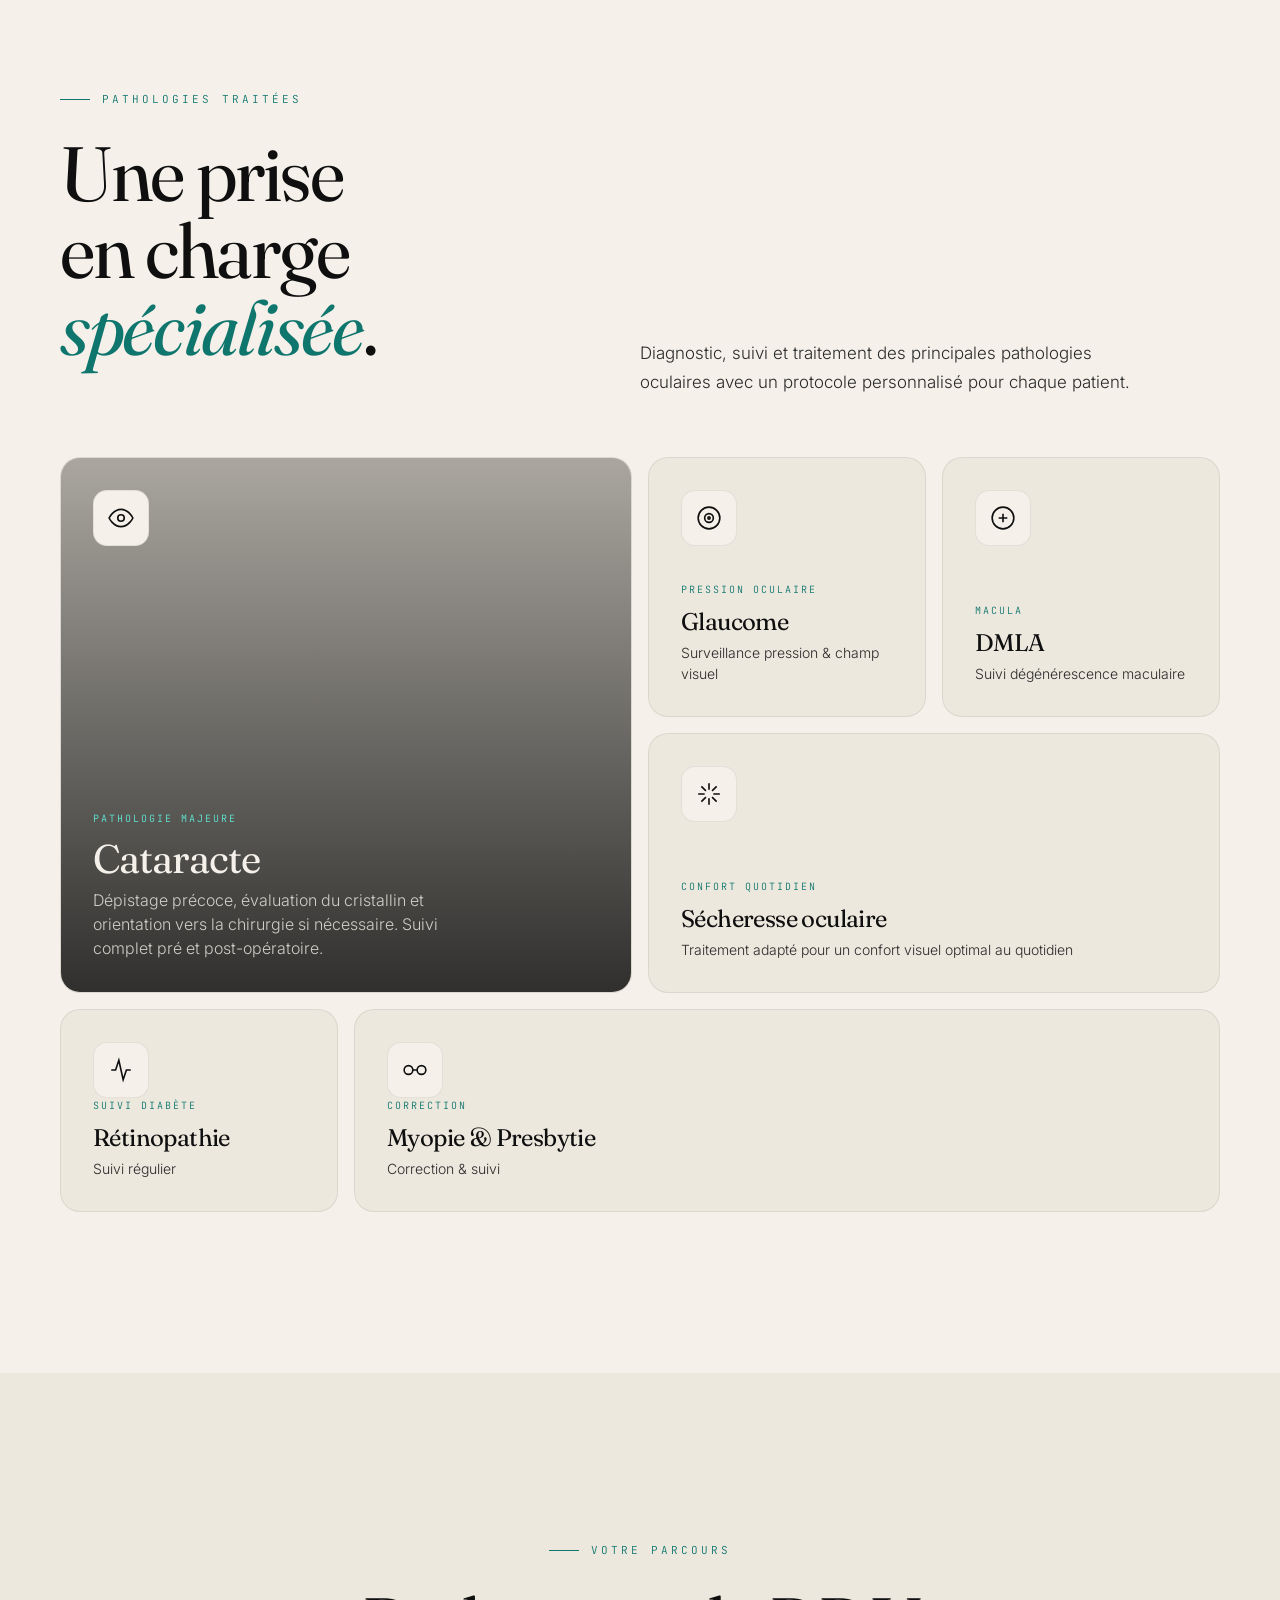
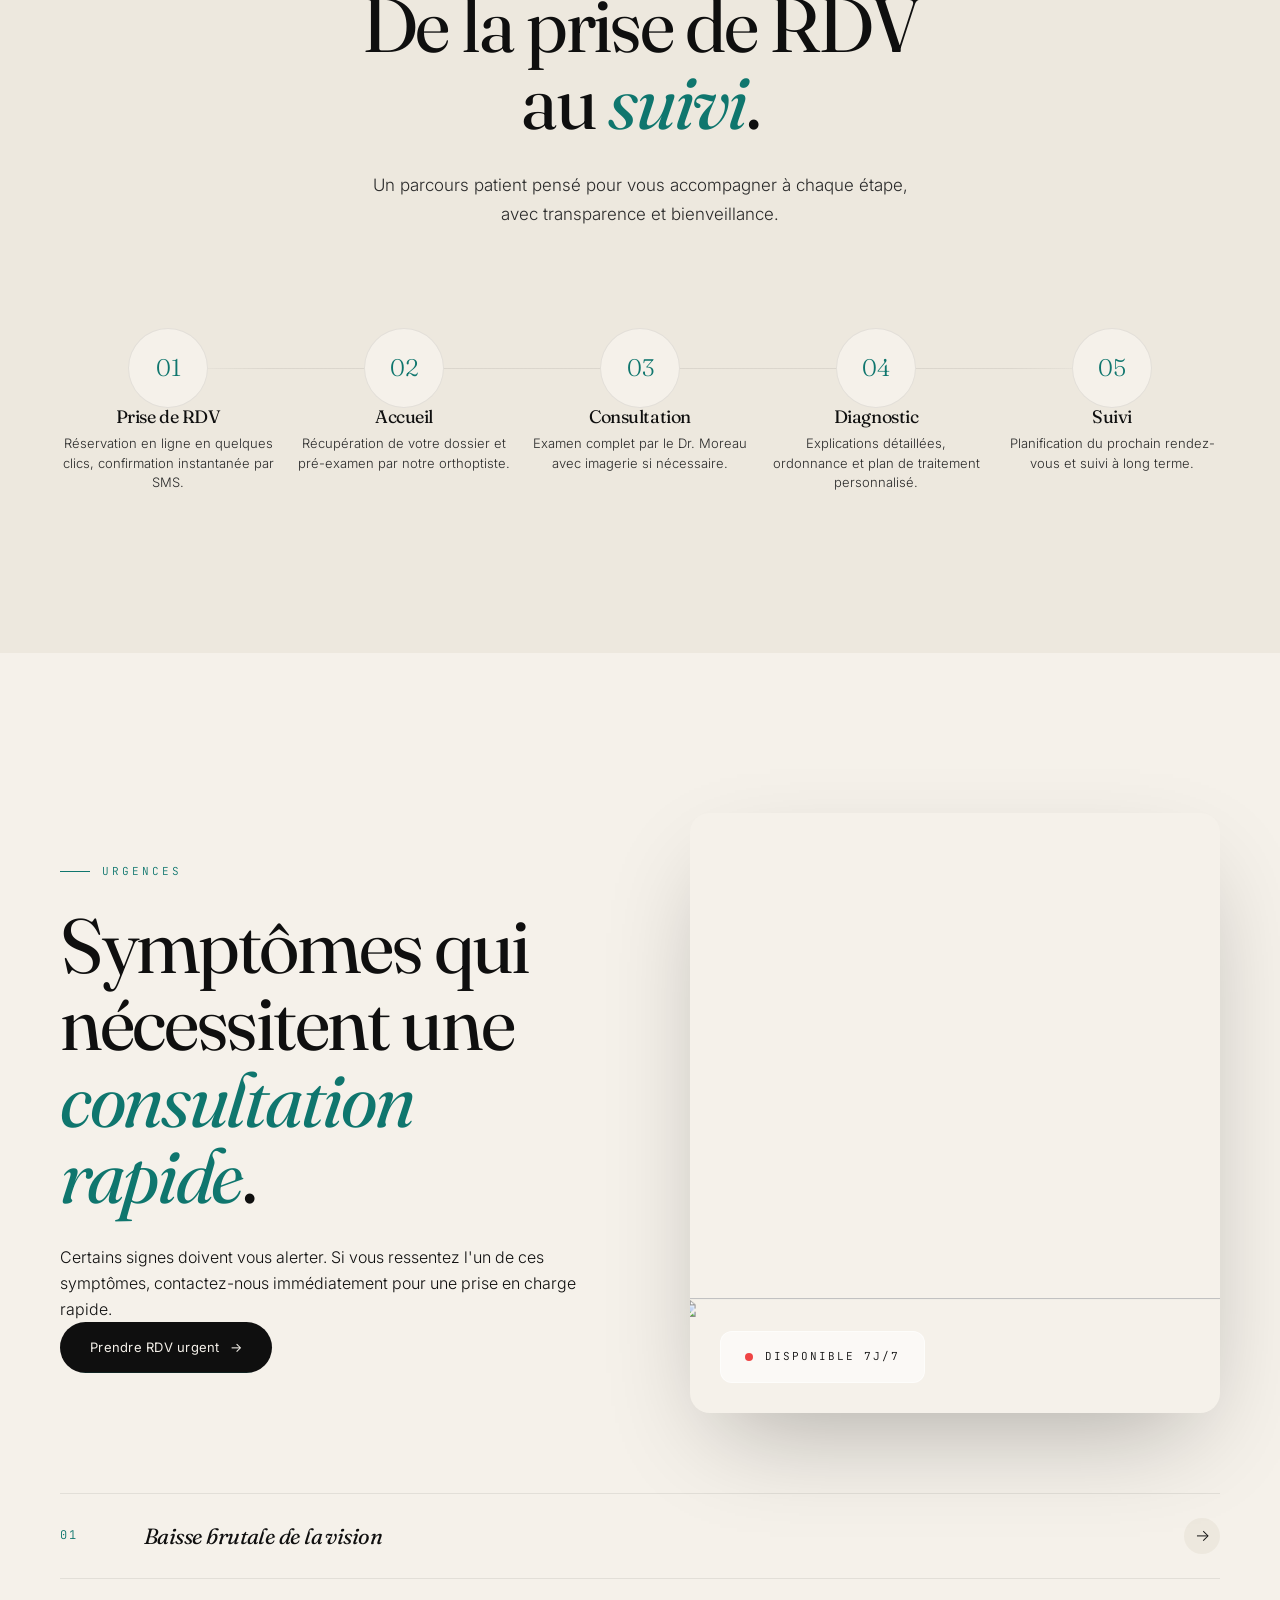
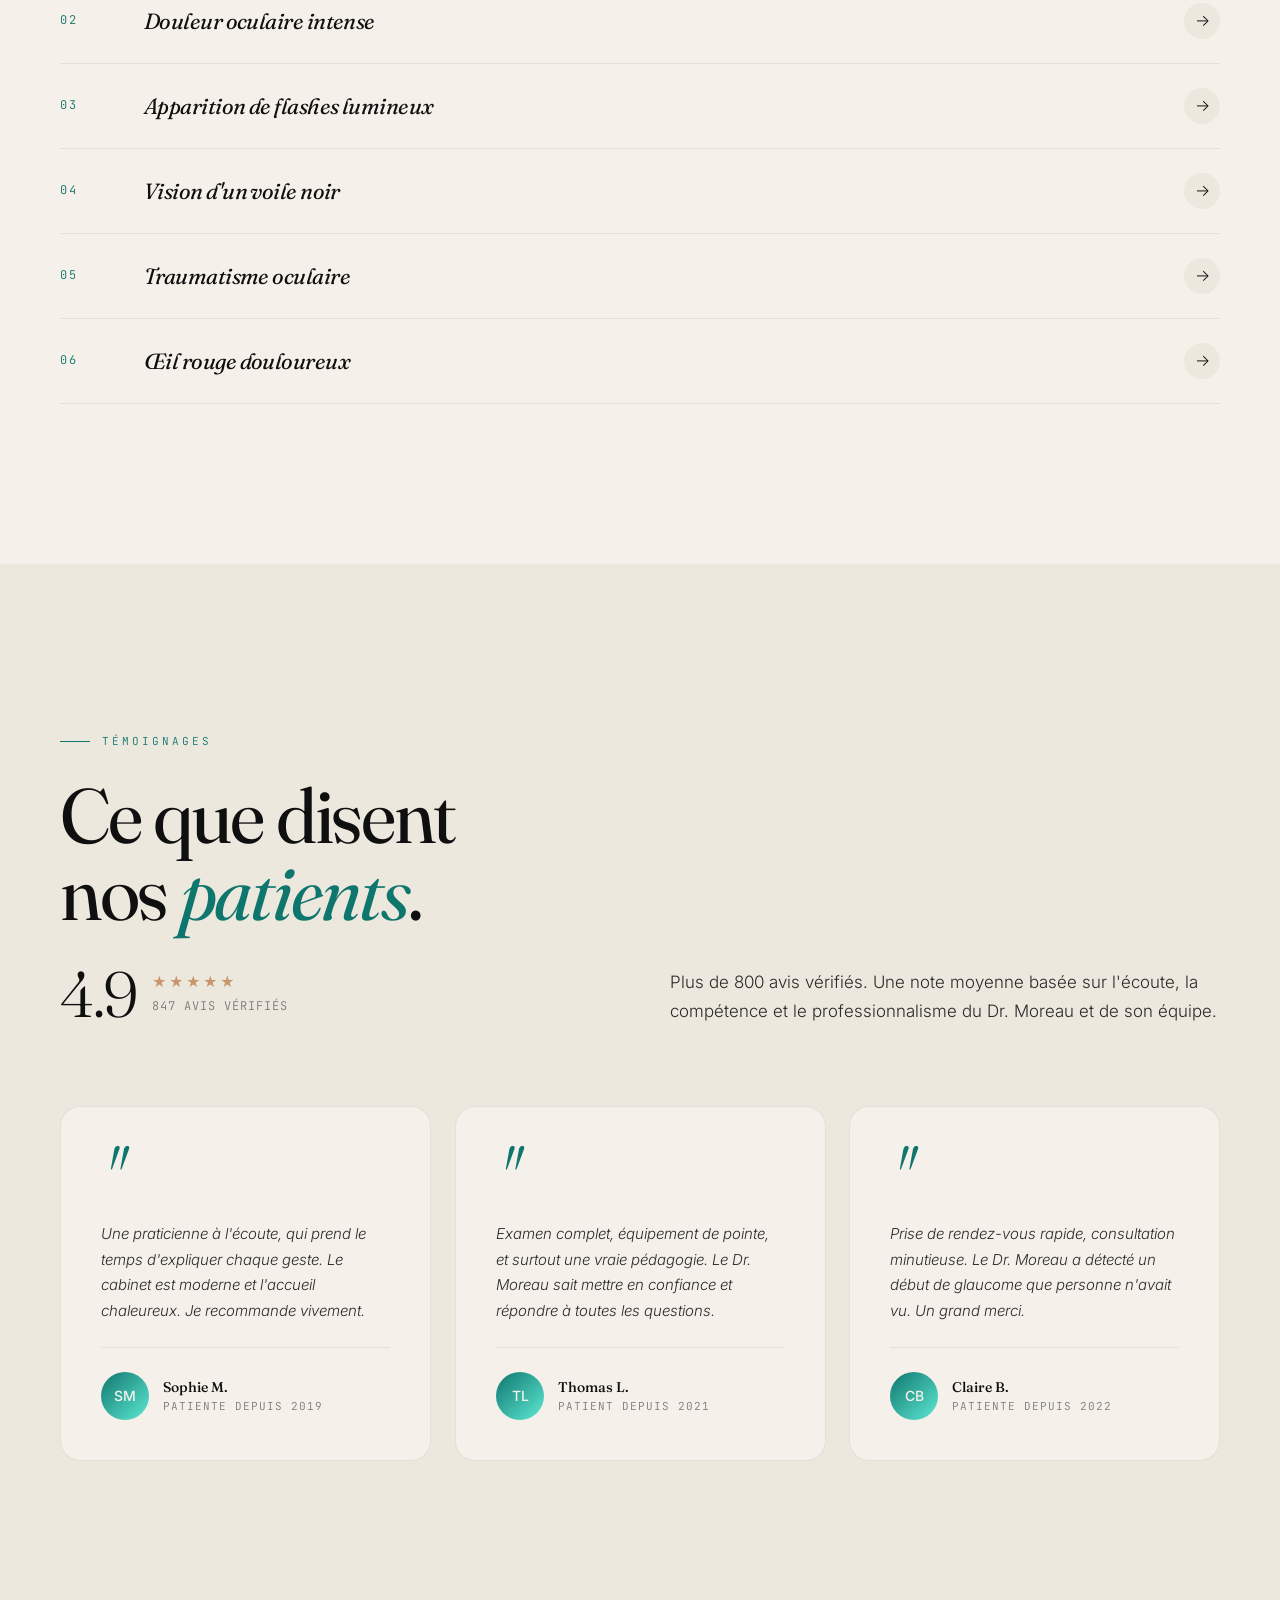
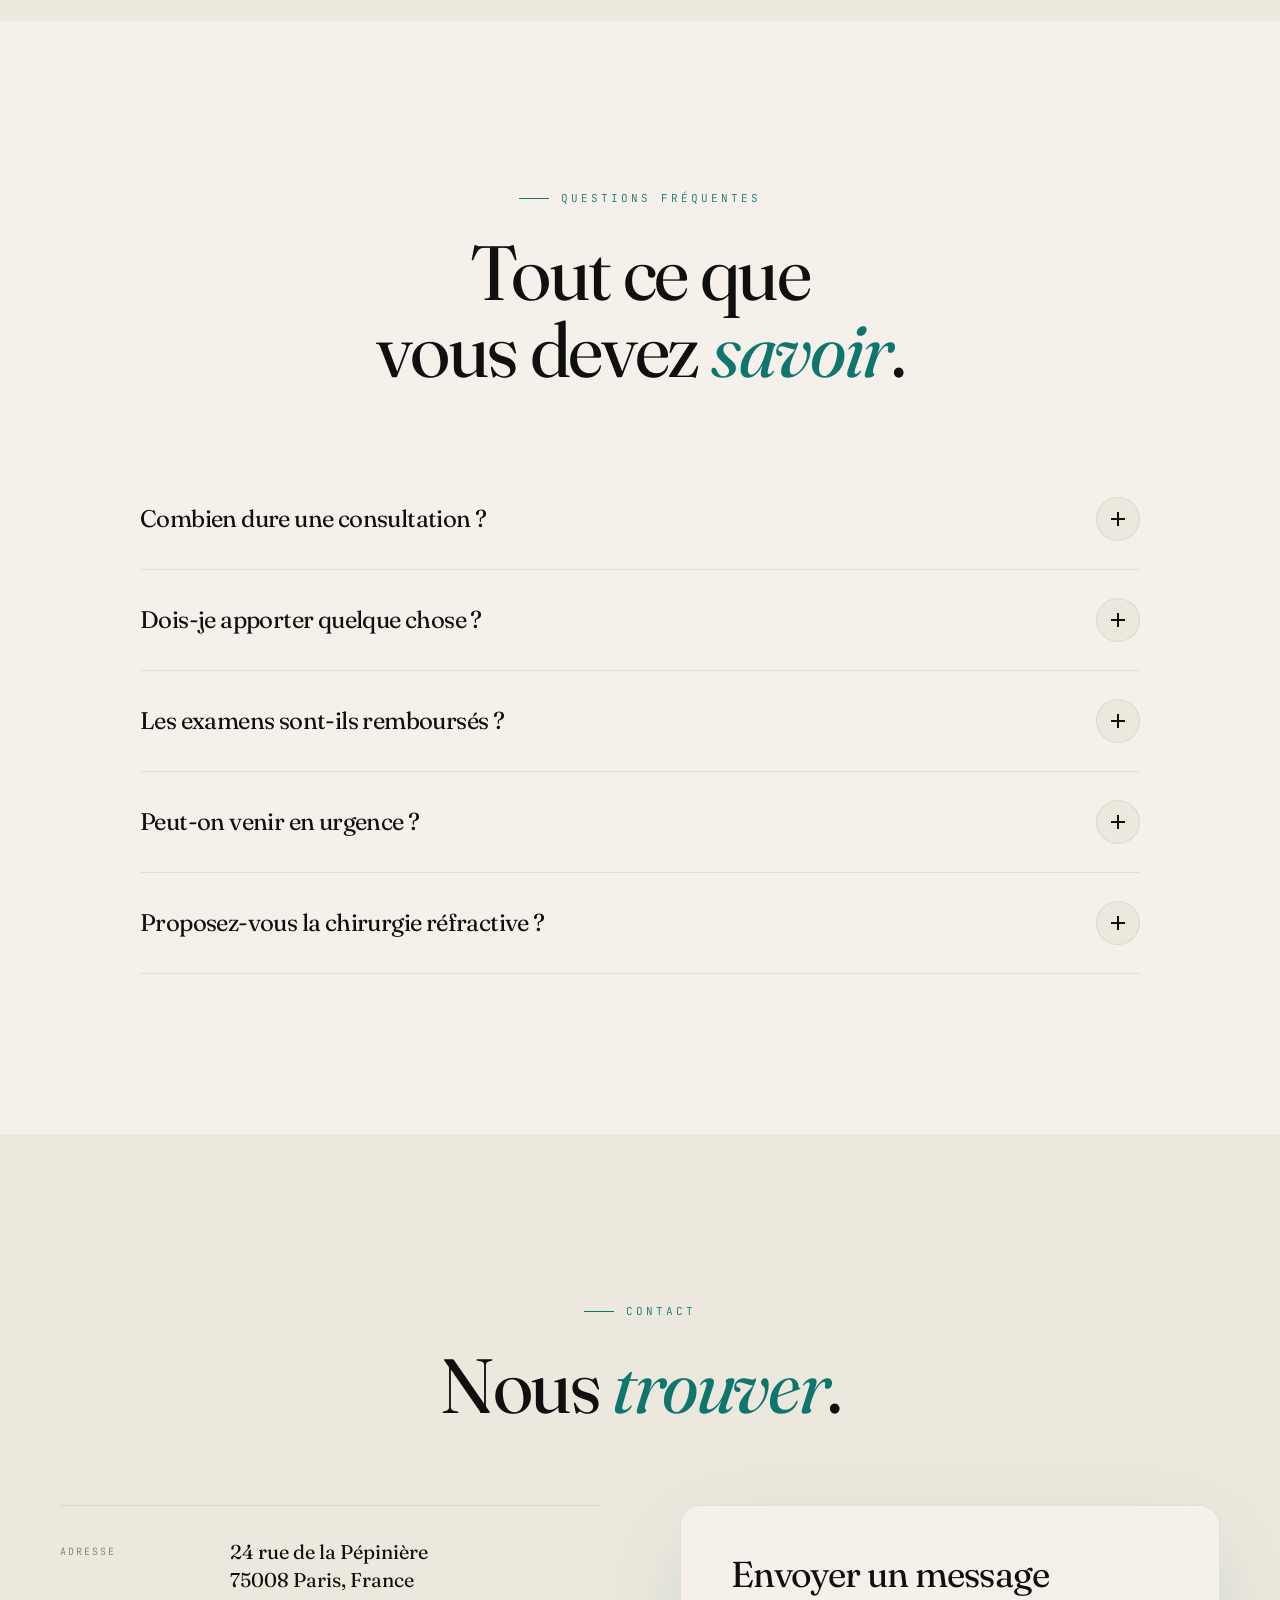
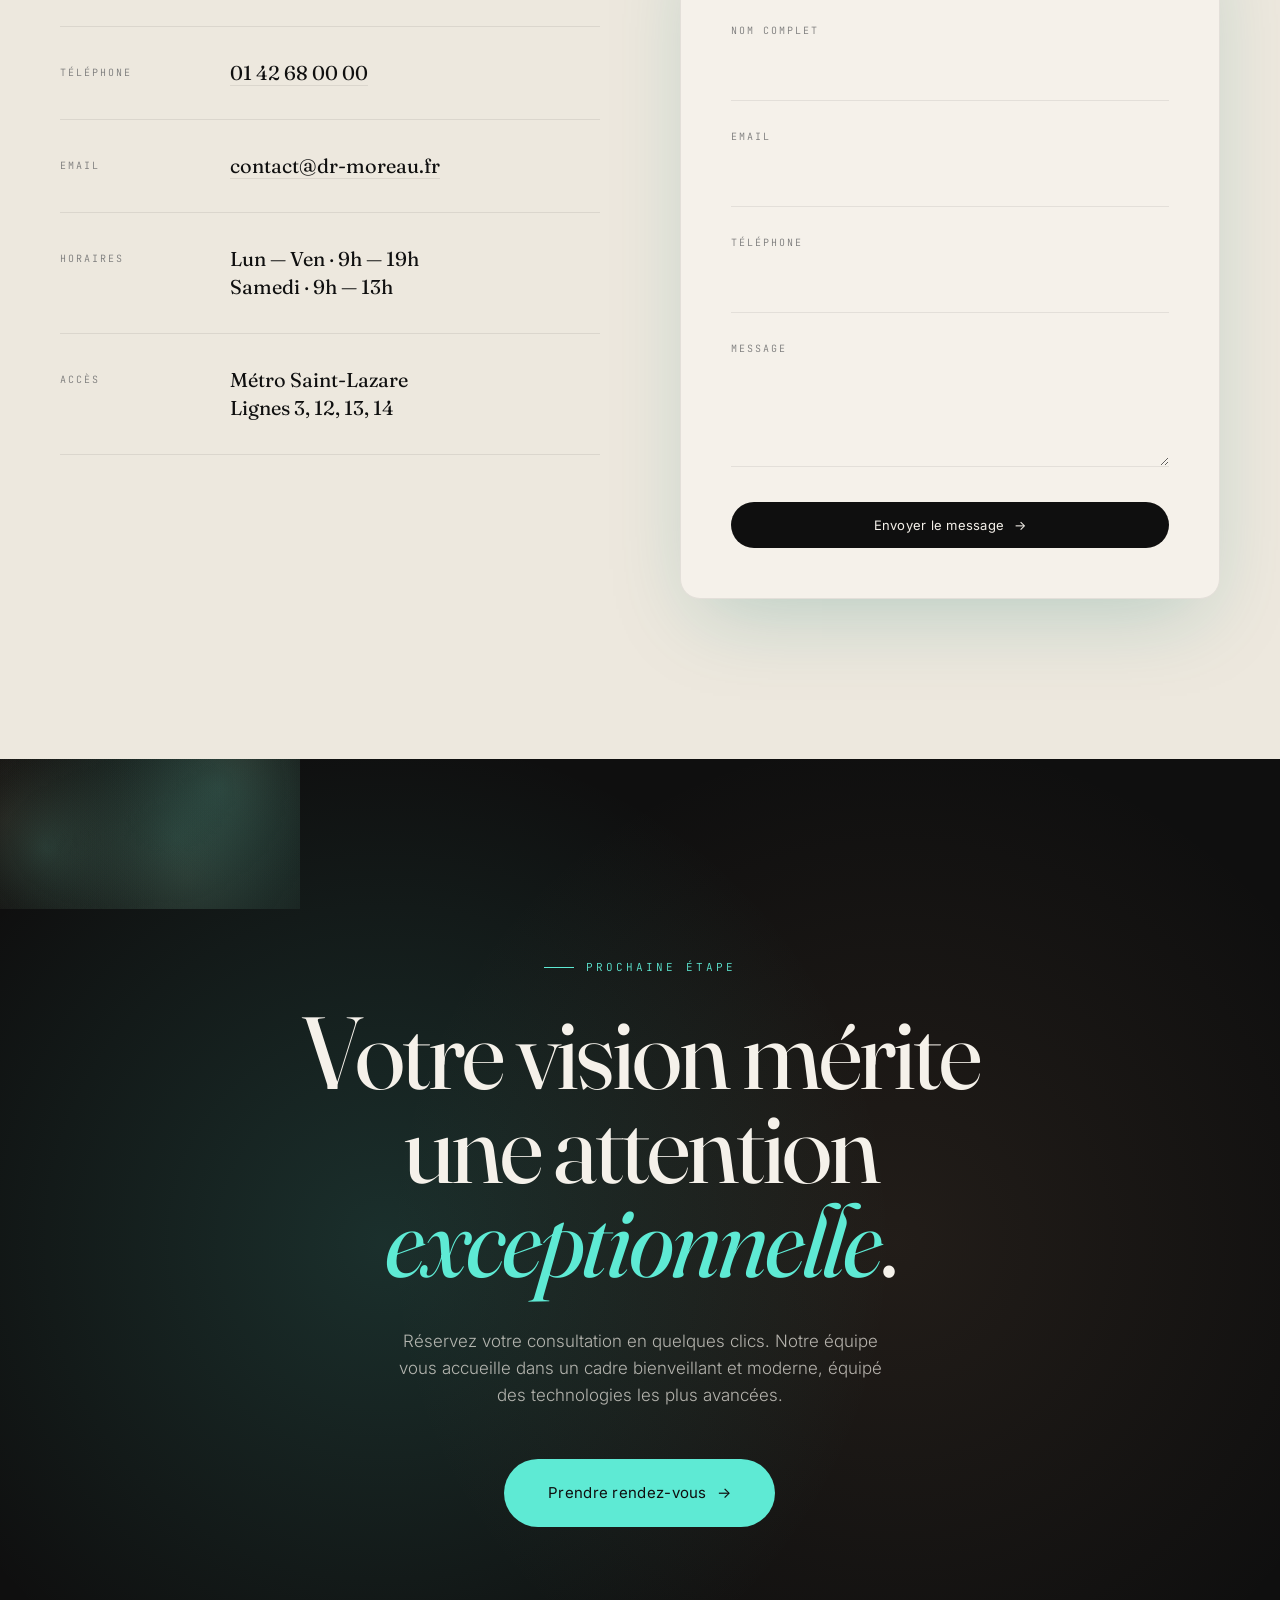
==== commit b1bc8693: "fix(pathologies): set asymmetric bottom cards" ====
--- a/index.html
+++ b/index.html
@@ -509,7 +509,7 @@
           </div>
           <div><div class="bento-tag">Confort quotidien</div><h3>Sécheresse oculaire</h3><p>Traitement adapté pour un confort visuel optimal au quotidien</p></div>
         </div>
-        <div class="bento-item bottom-wide">
+        <div class="bento-item bottom-narrow">
           <div class="bento-ic">
             <svg viewBox="0 0 24 24"><path d="M3 12h4l3-9 4 18 3-9h4"/></svg>
           </div>
--- a/css/site.css
+++ b/css/site.css
@@ -906,6 +906,8 @@
 .bento-item.large h3{color:var(--cream);font-size:40px}
 .bento-item.large p{color:rgba(245,241,234,.8)}
 .bento-item.wide{grid-column:span 2}
+.bento-item.bottom-narrow{grid-column:span 1}
+.bento-item.bottom-wide{grid-column:span 3}
 .bento-ic{
   width:56px;height:56px;border-radius:14px;
   background:var(--cream);
@@ -1521,7 +1523,7 @@
   .services-grid,.motif-grid,.testi-grid{grid-template-columns:repeat(2,1fr)}
   
   .bento{grid-template-columns:repeat(2,1fr);grid-template-rows:auto}
-  .bento-item.large,.bento-item.wide{grid-column:span 2;grid-row:auto}
+  .bento-item.large,.bento-item.wide,.bento-item.bottom-wide{grid-column:span 2;grid-row:auto}
   .bento-item.large h3{font-size:32px}
   
   .journey{grid-template-columns:repeat(3,1fr);gap:30px}
@@ -1660,7 +1662,7 @@
   .patho-section{padding:80px 20px}
   .bento{grid-template-columns:1fr;grid-template-rows:auto;gap:14px}
   .bento-item{padding:24px;min-height:180px}
-  .bento-item.large,.bento-item.wide{grid-column:span 1}
+  .bento-item.large,.bento-item.wide,.bento-item.bottom-wide{grid-column:span 1}
   .bento-item.large{min-height:280px}
   .bento-item.large h3{font-size:28px}
   .bento-item.large p{font-size:14px}
